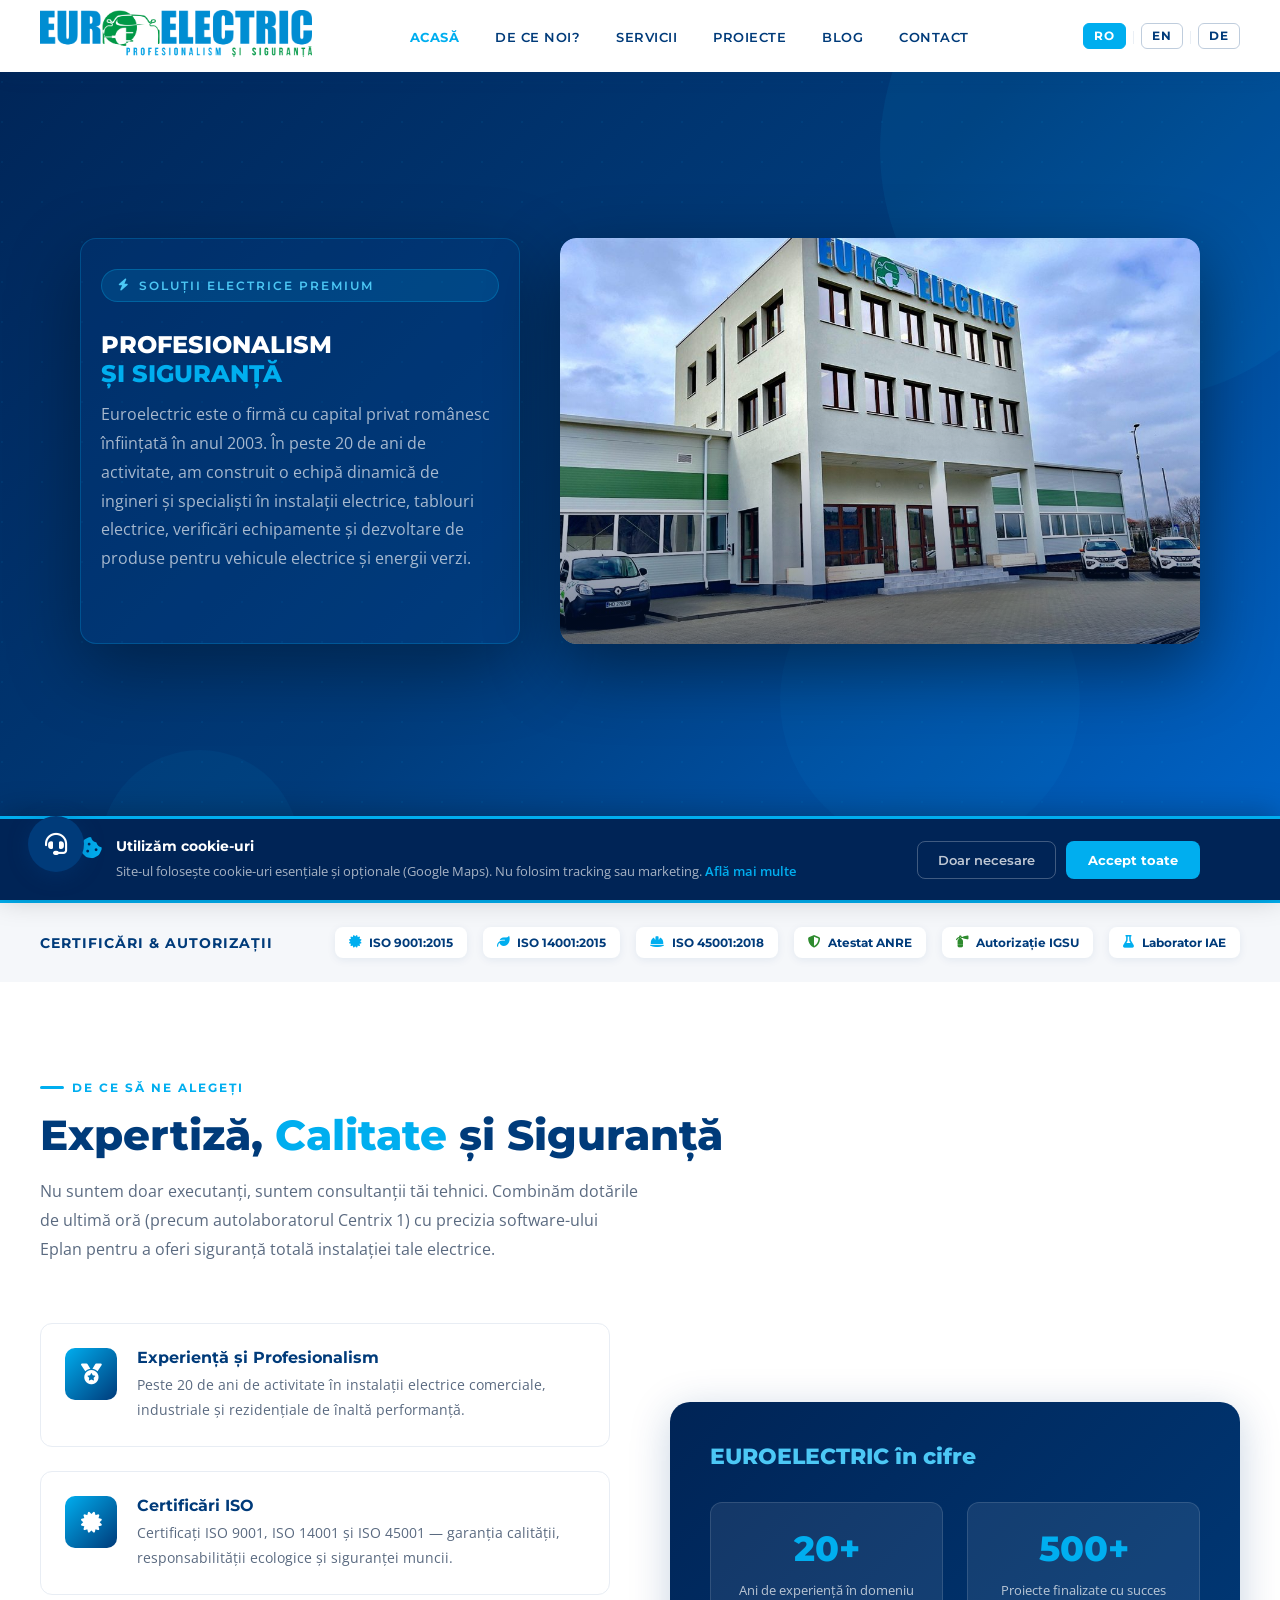
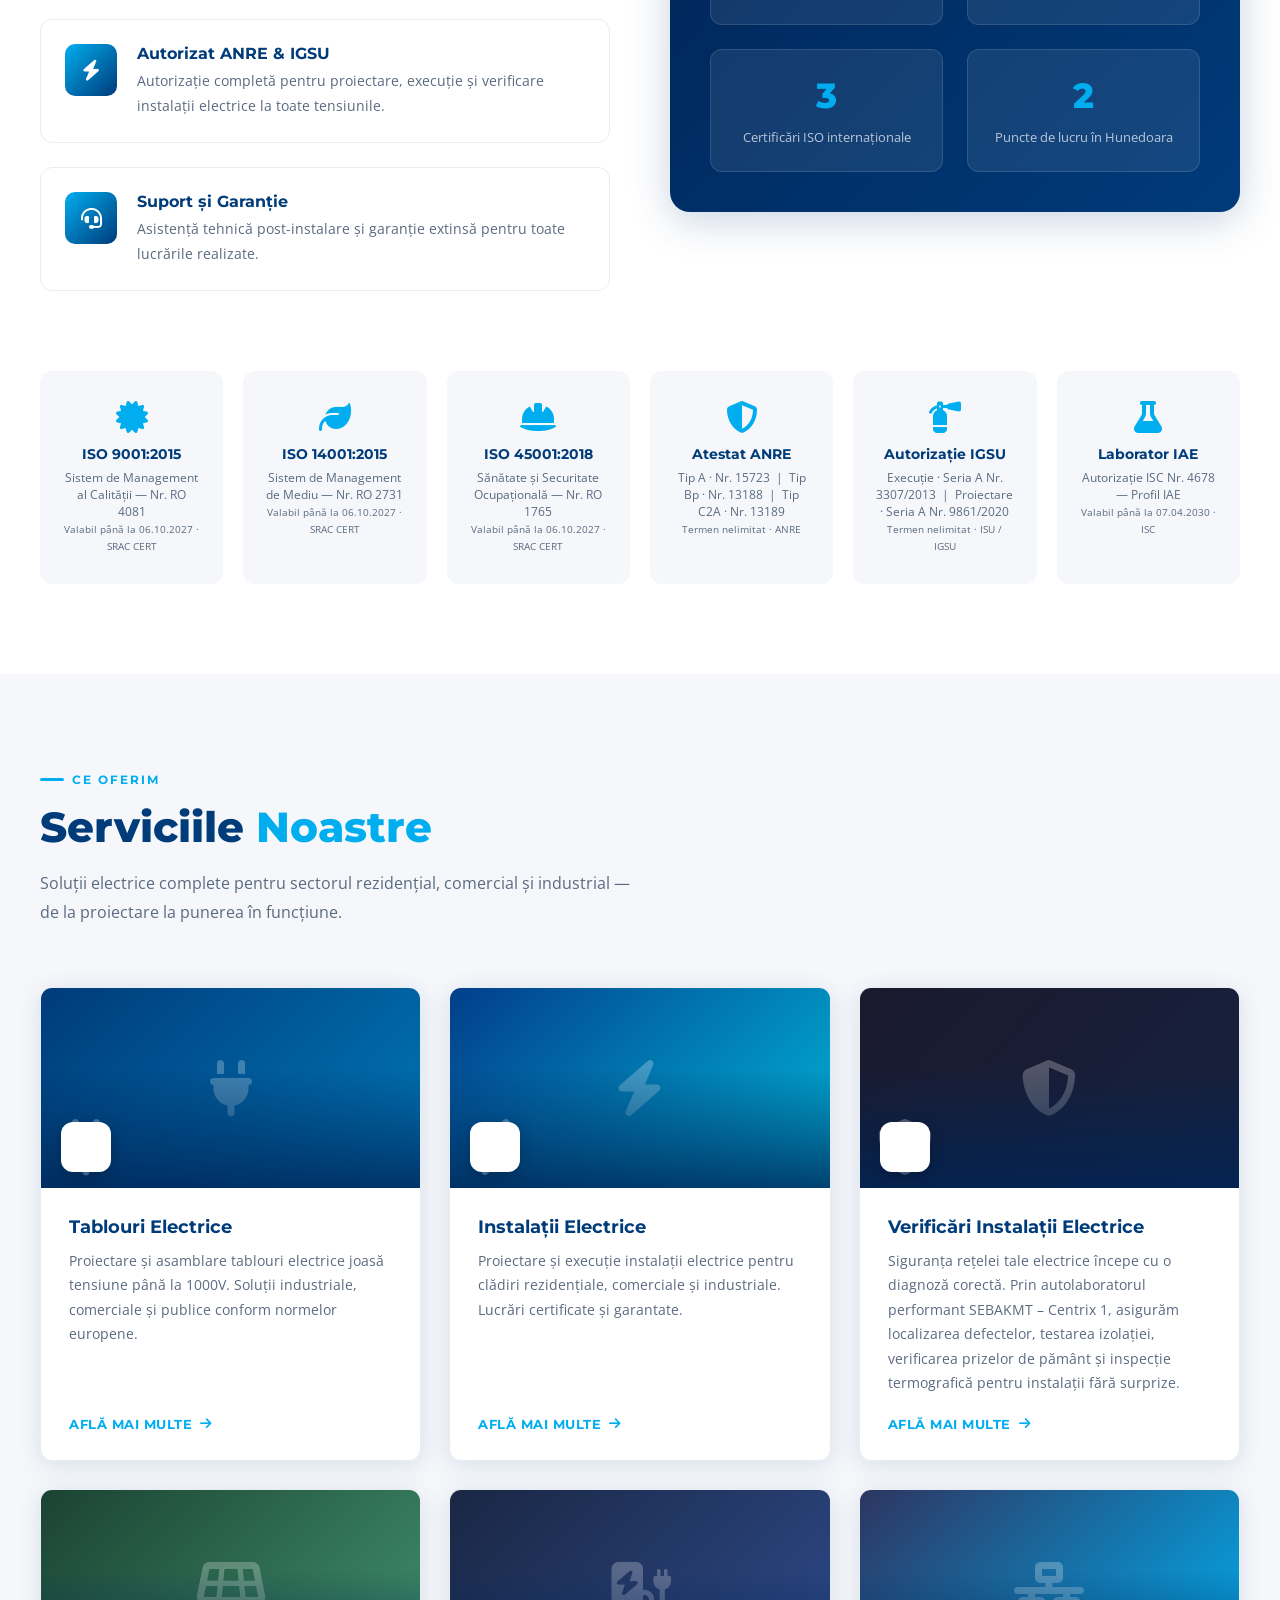
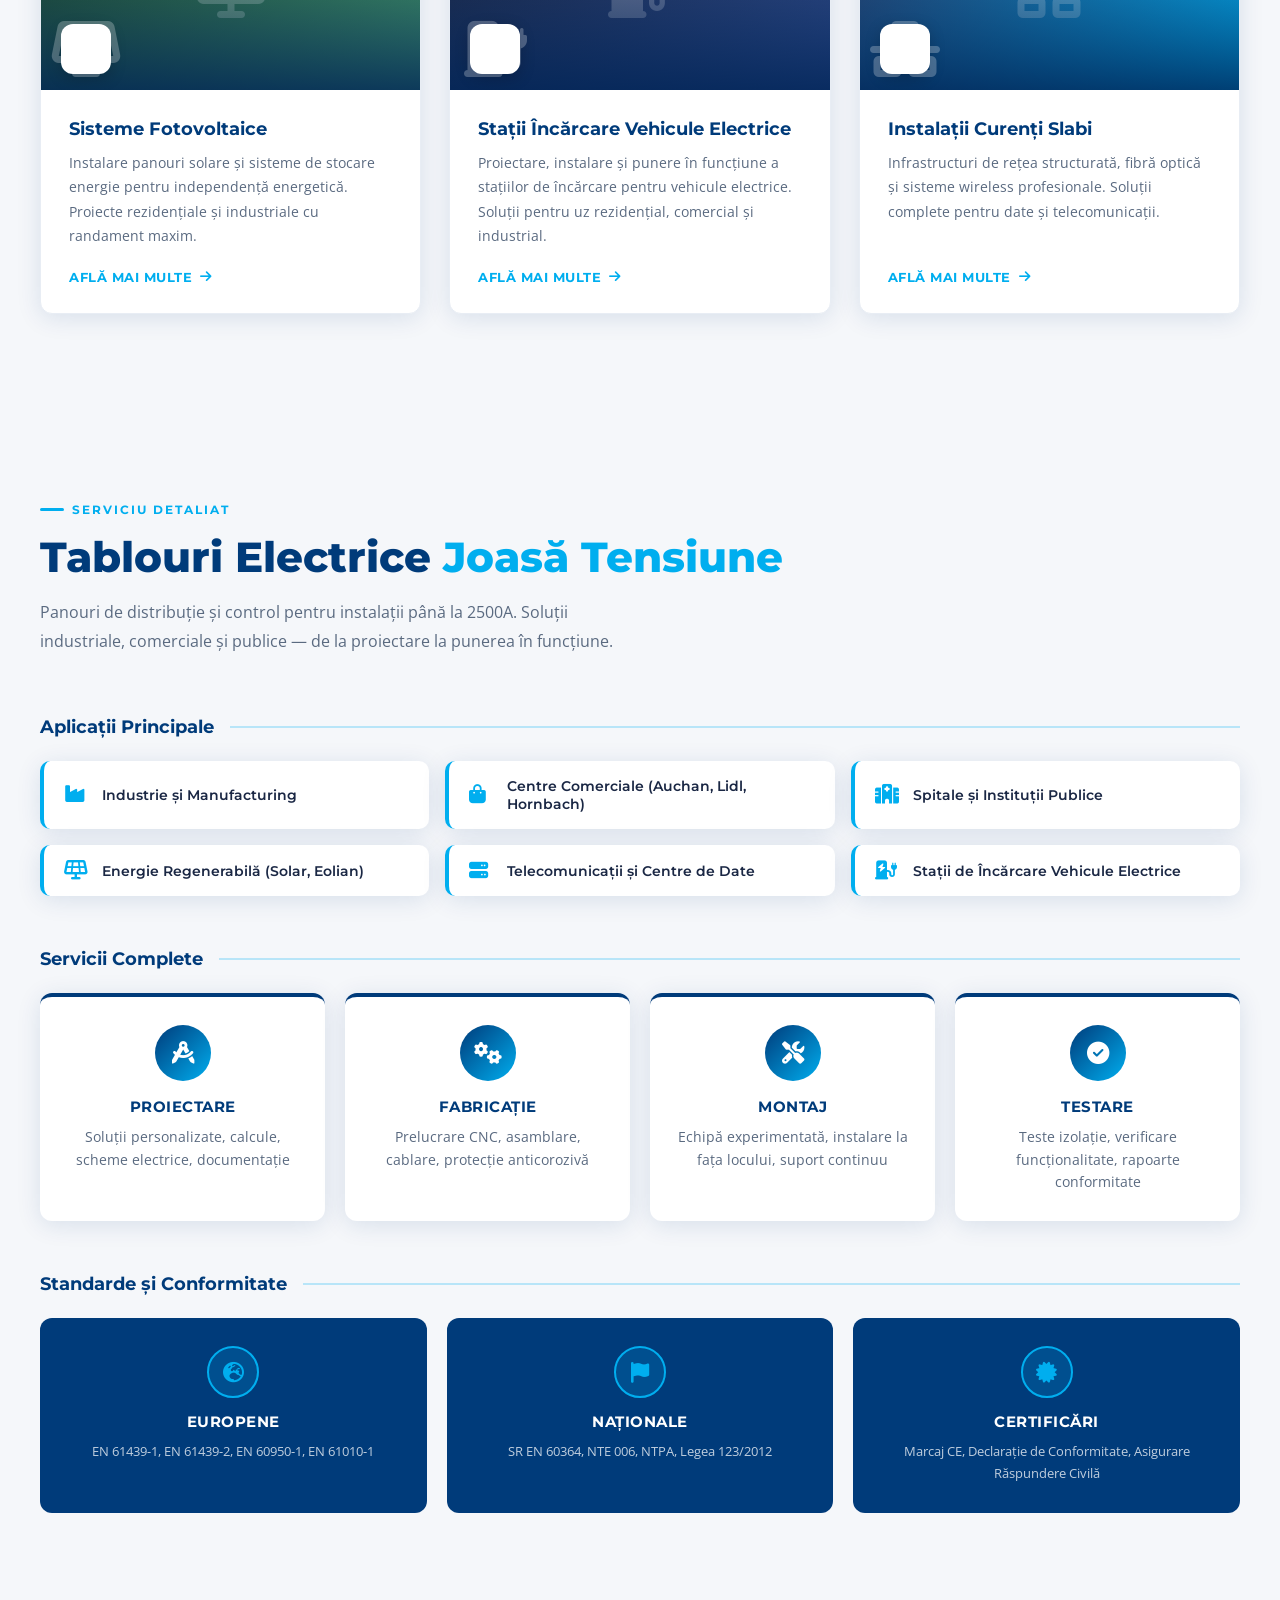
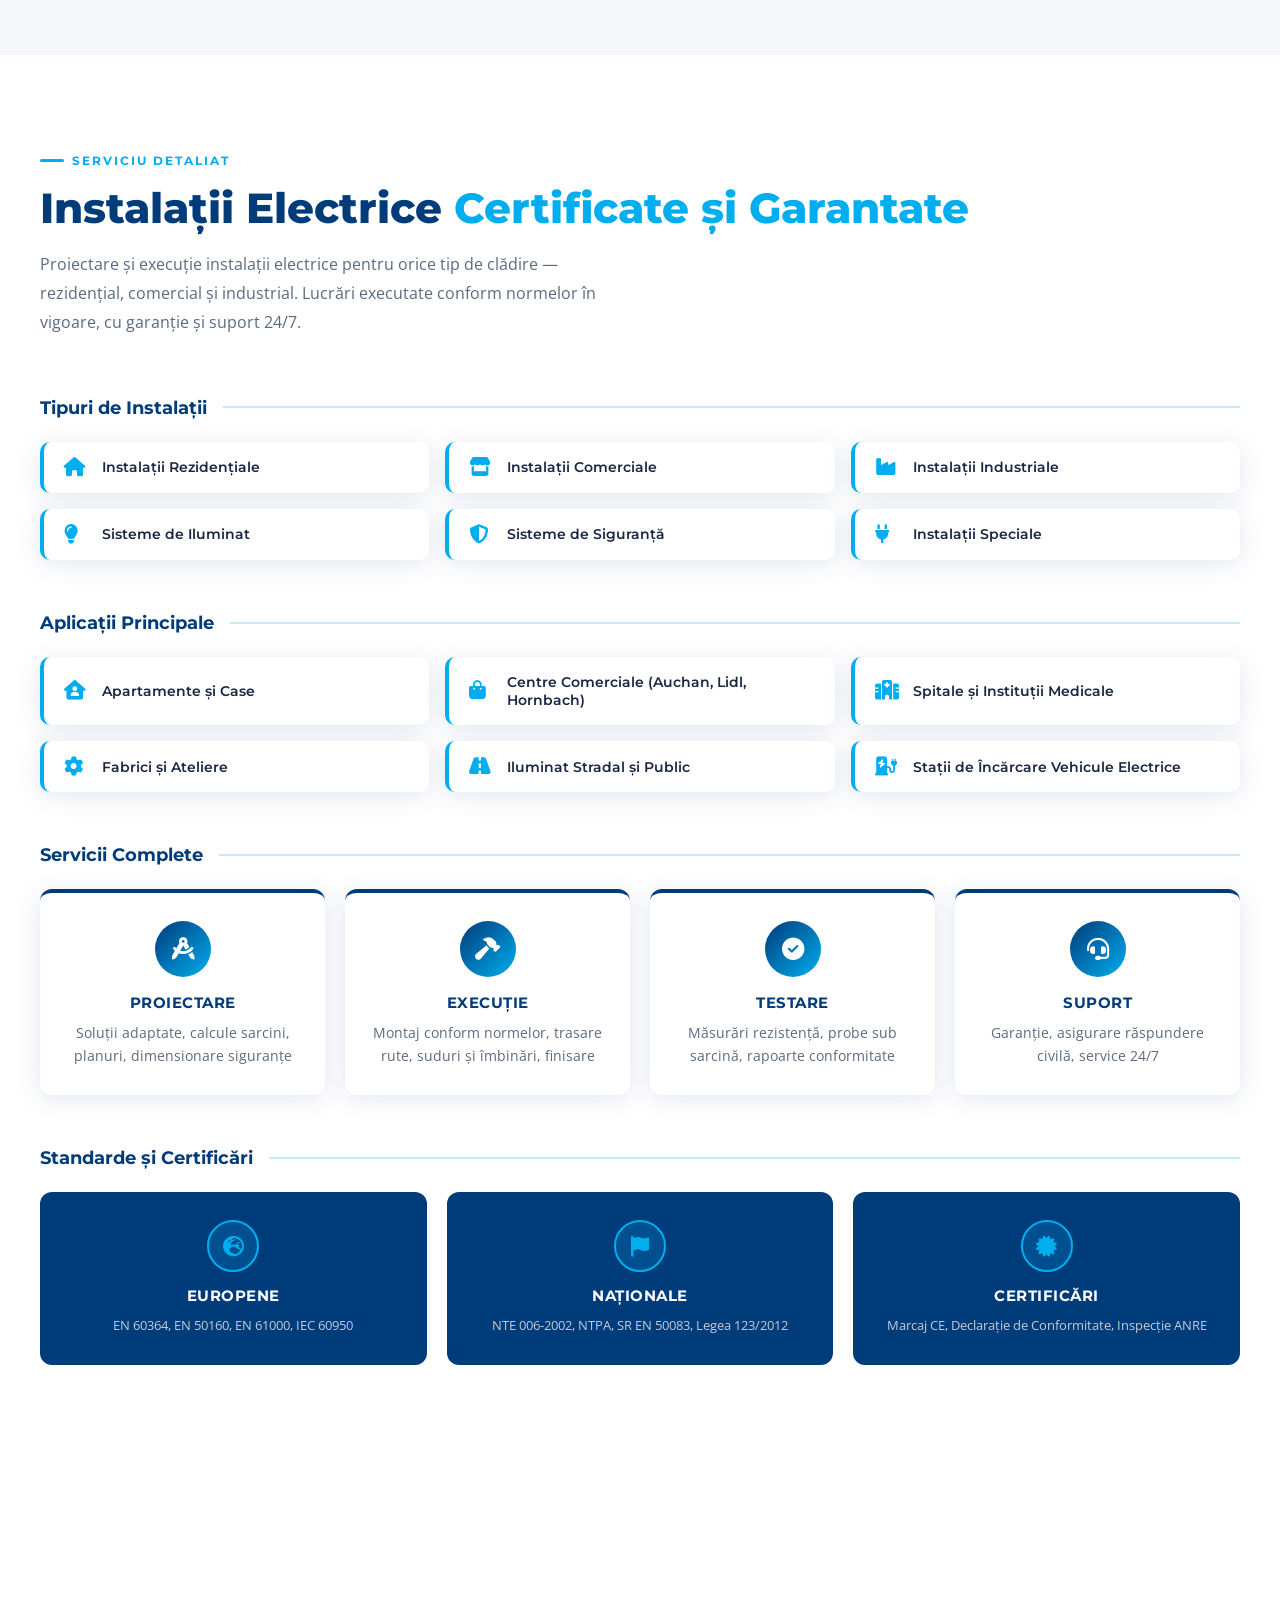
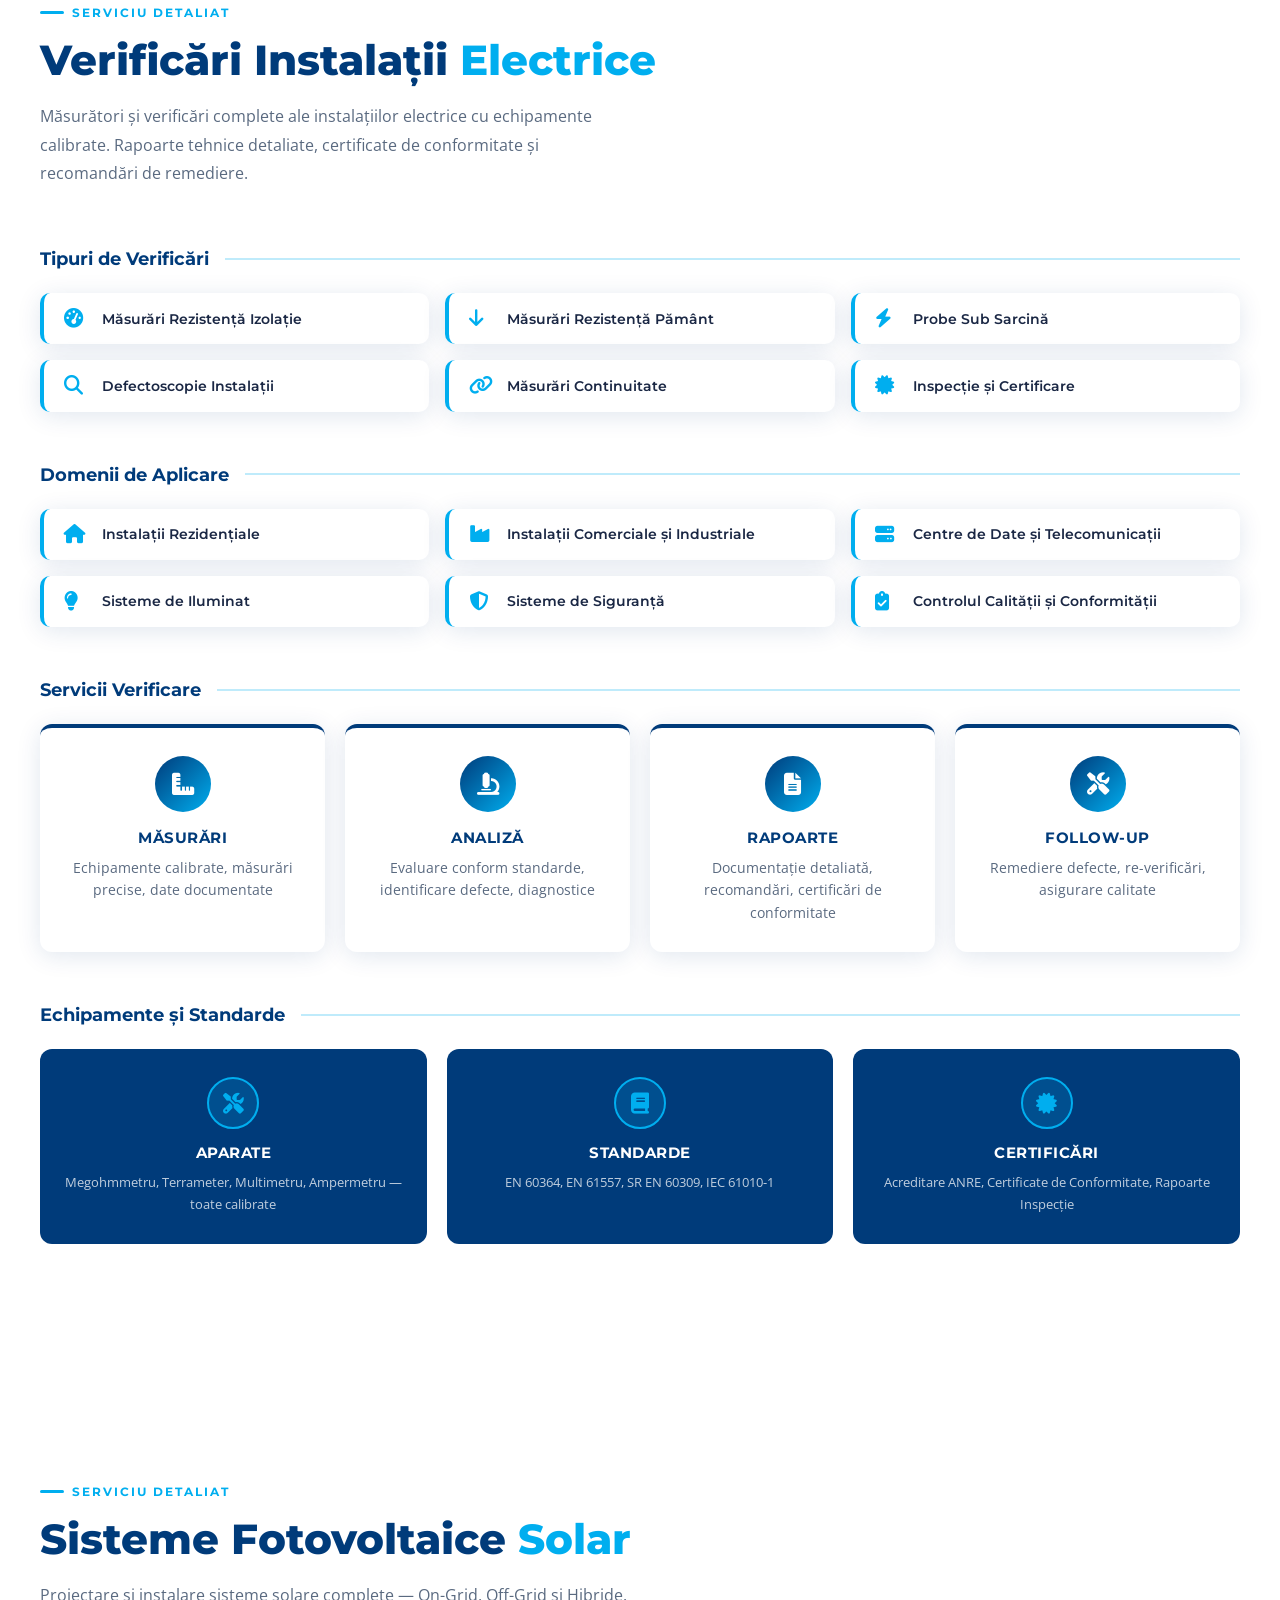
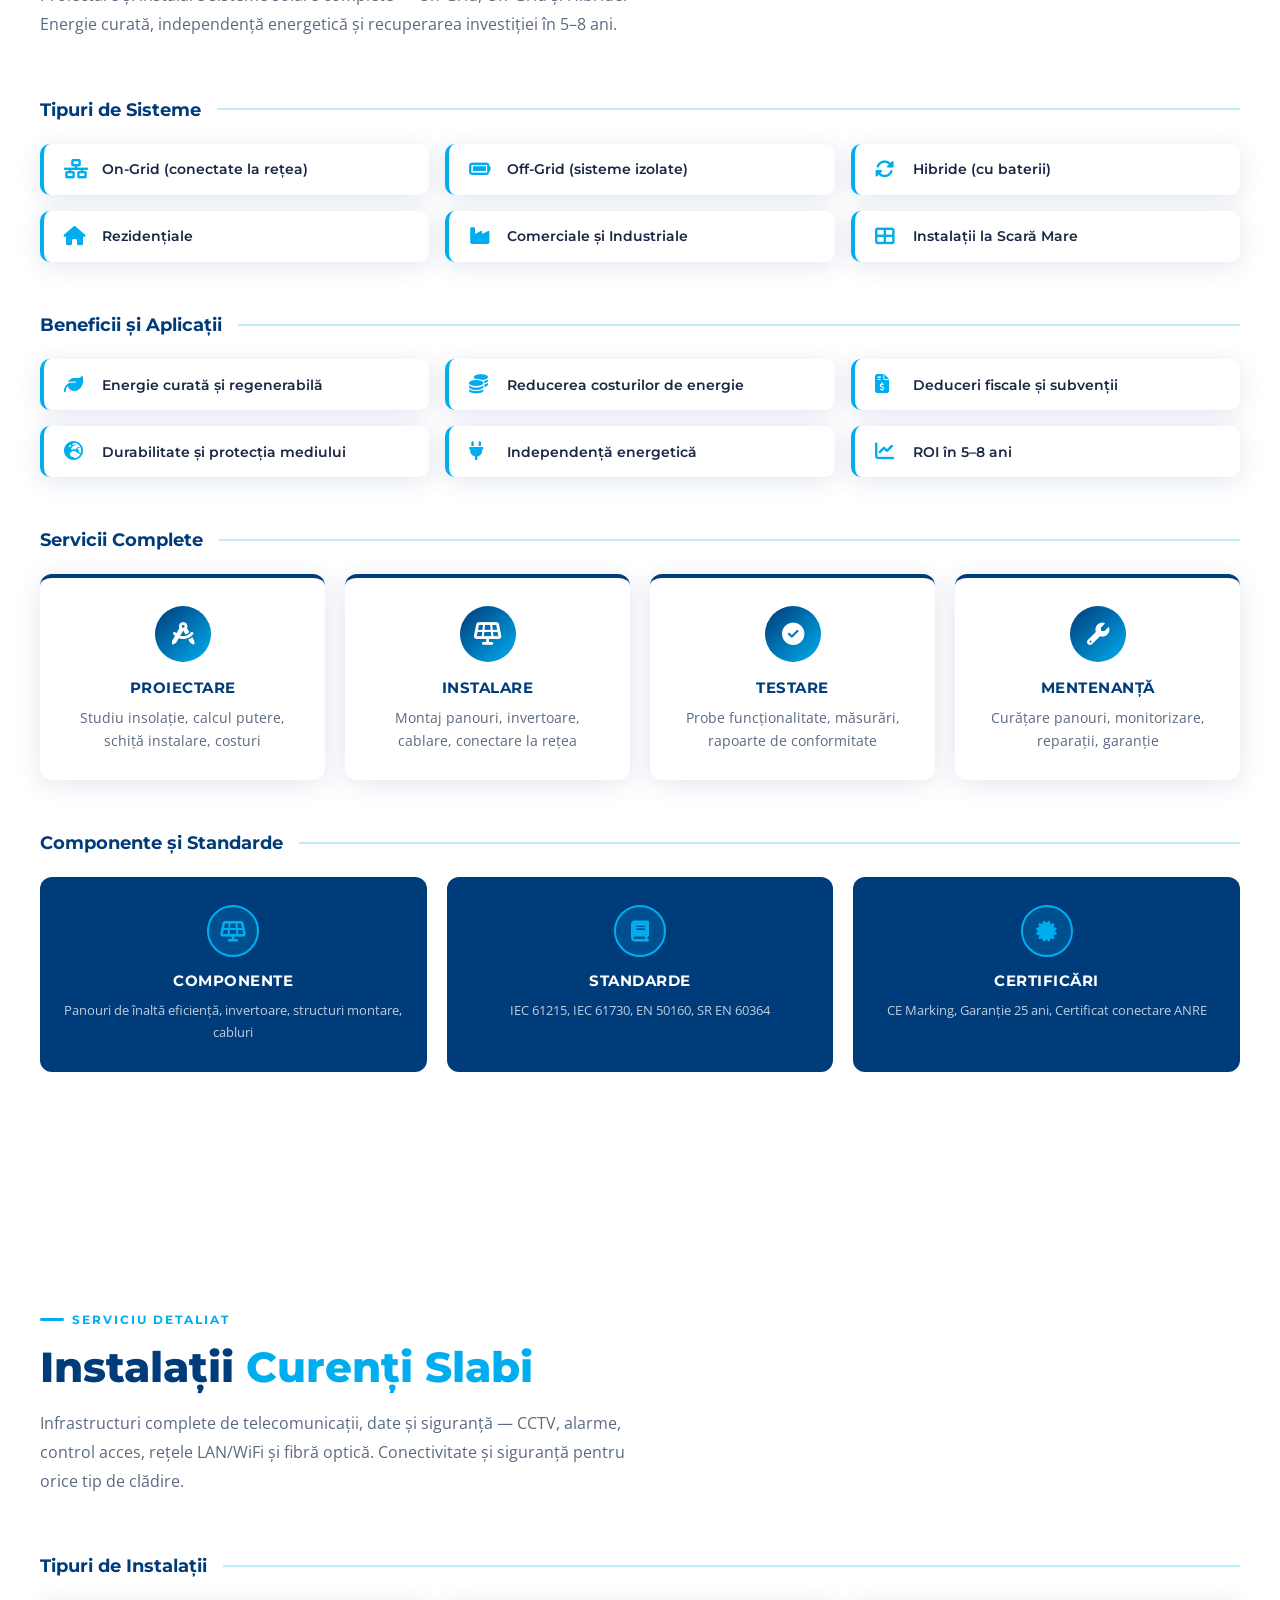
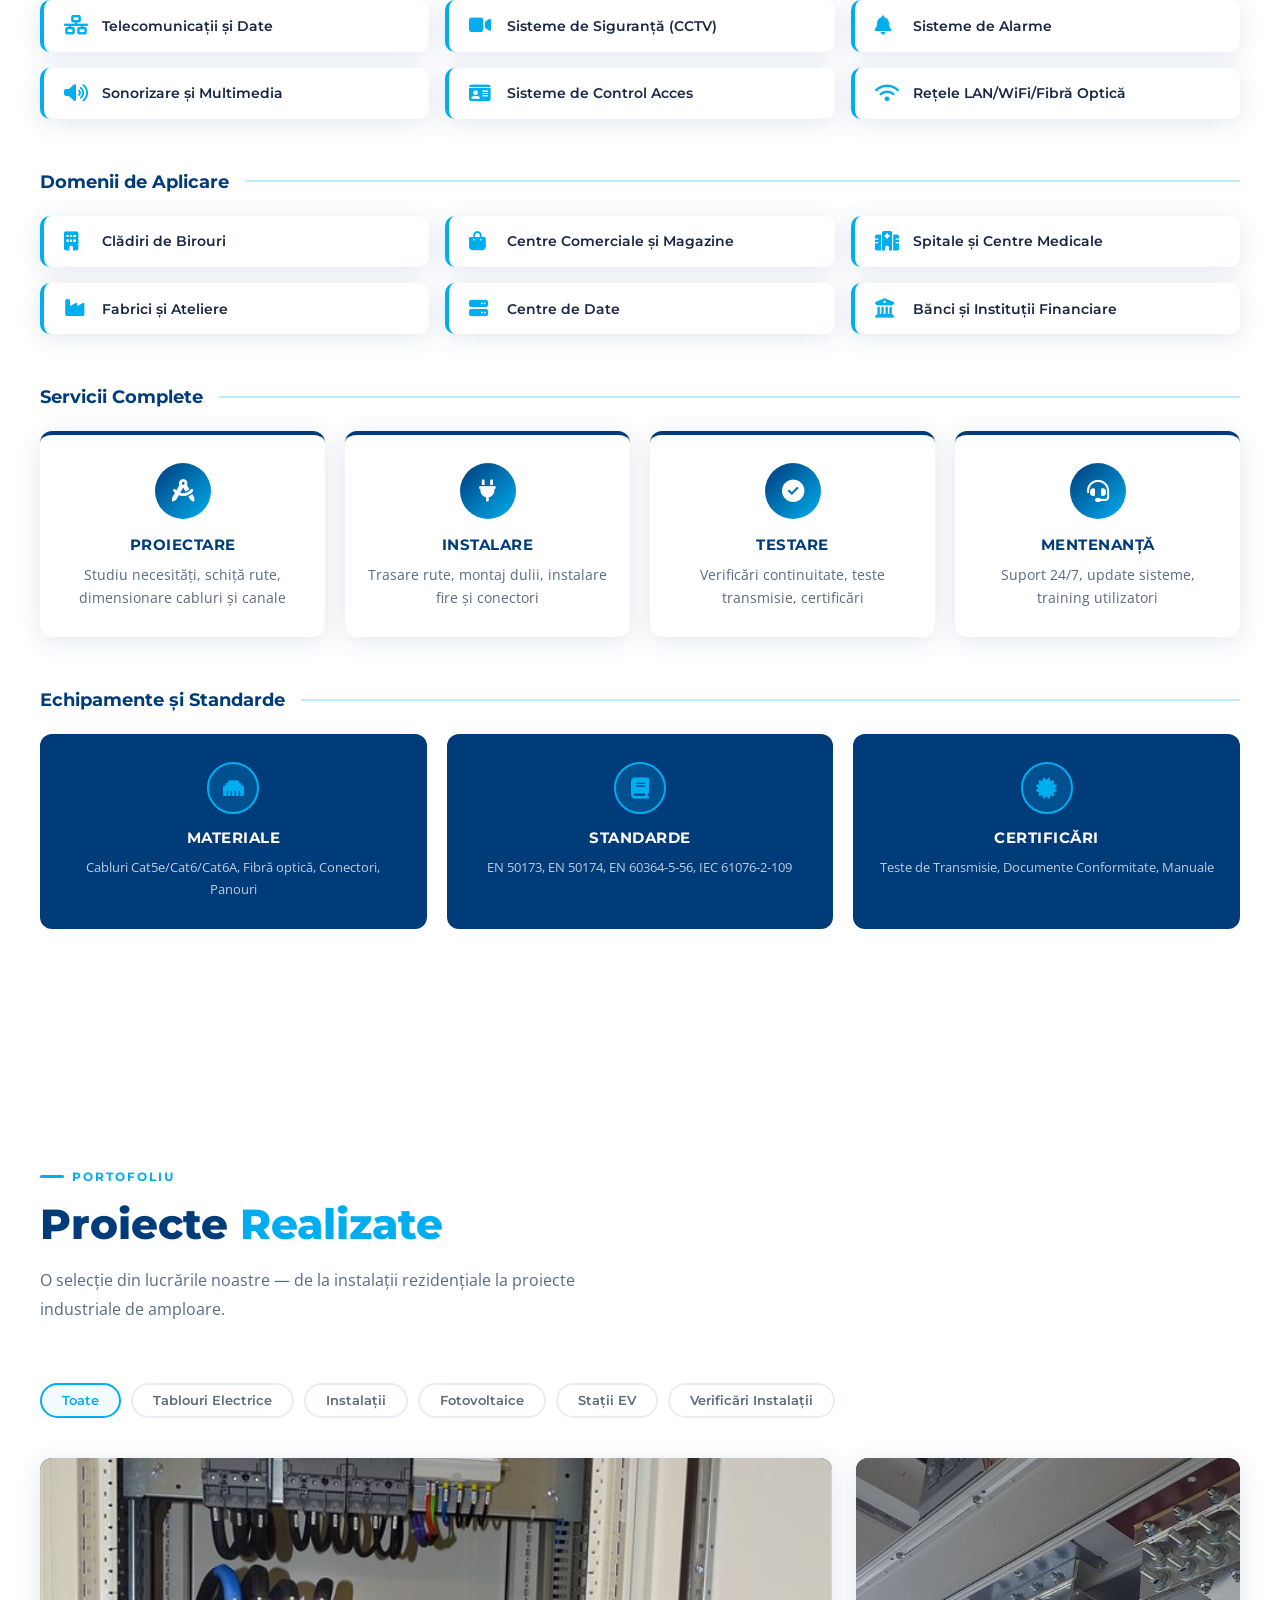
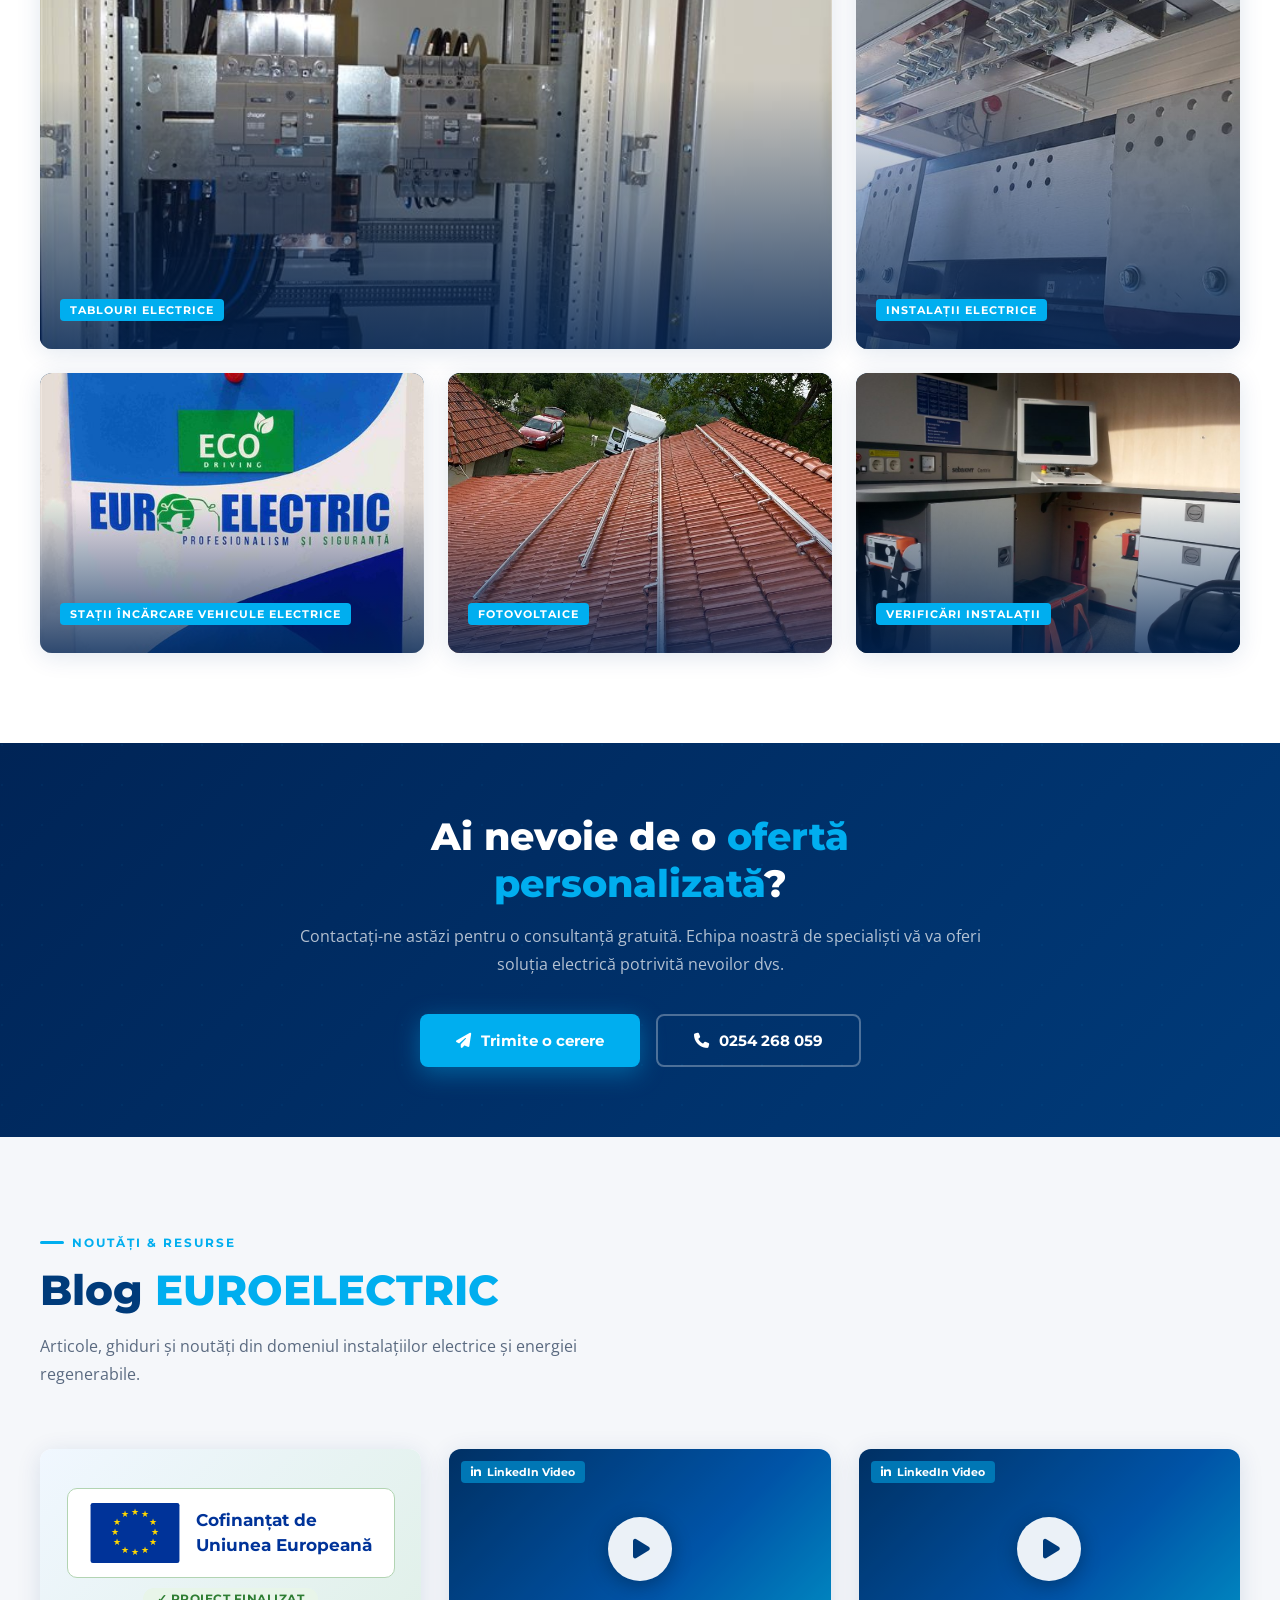
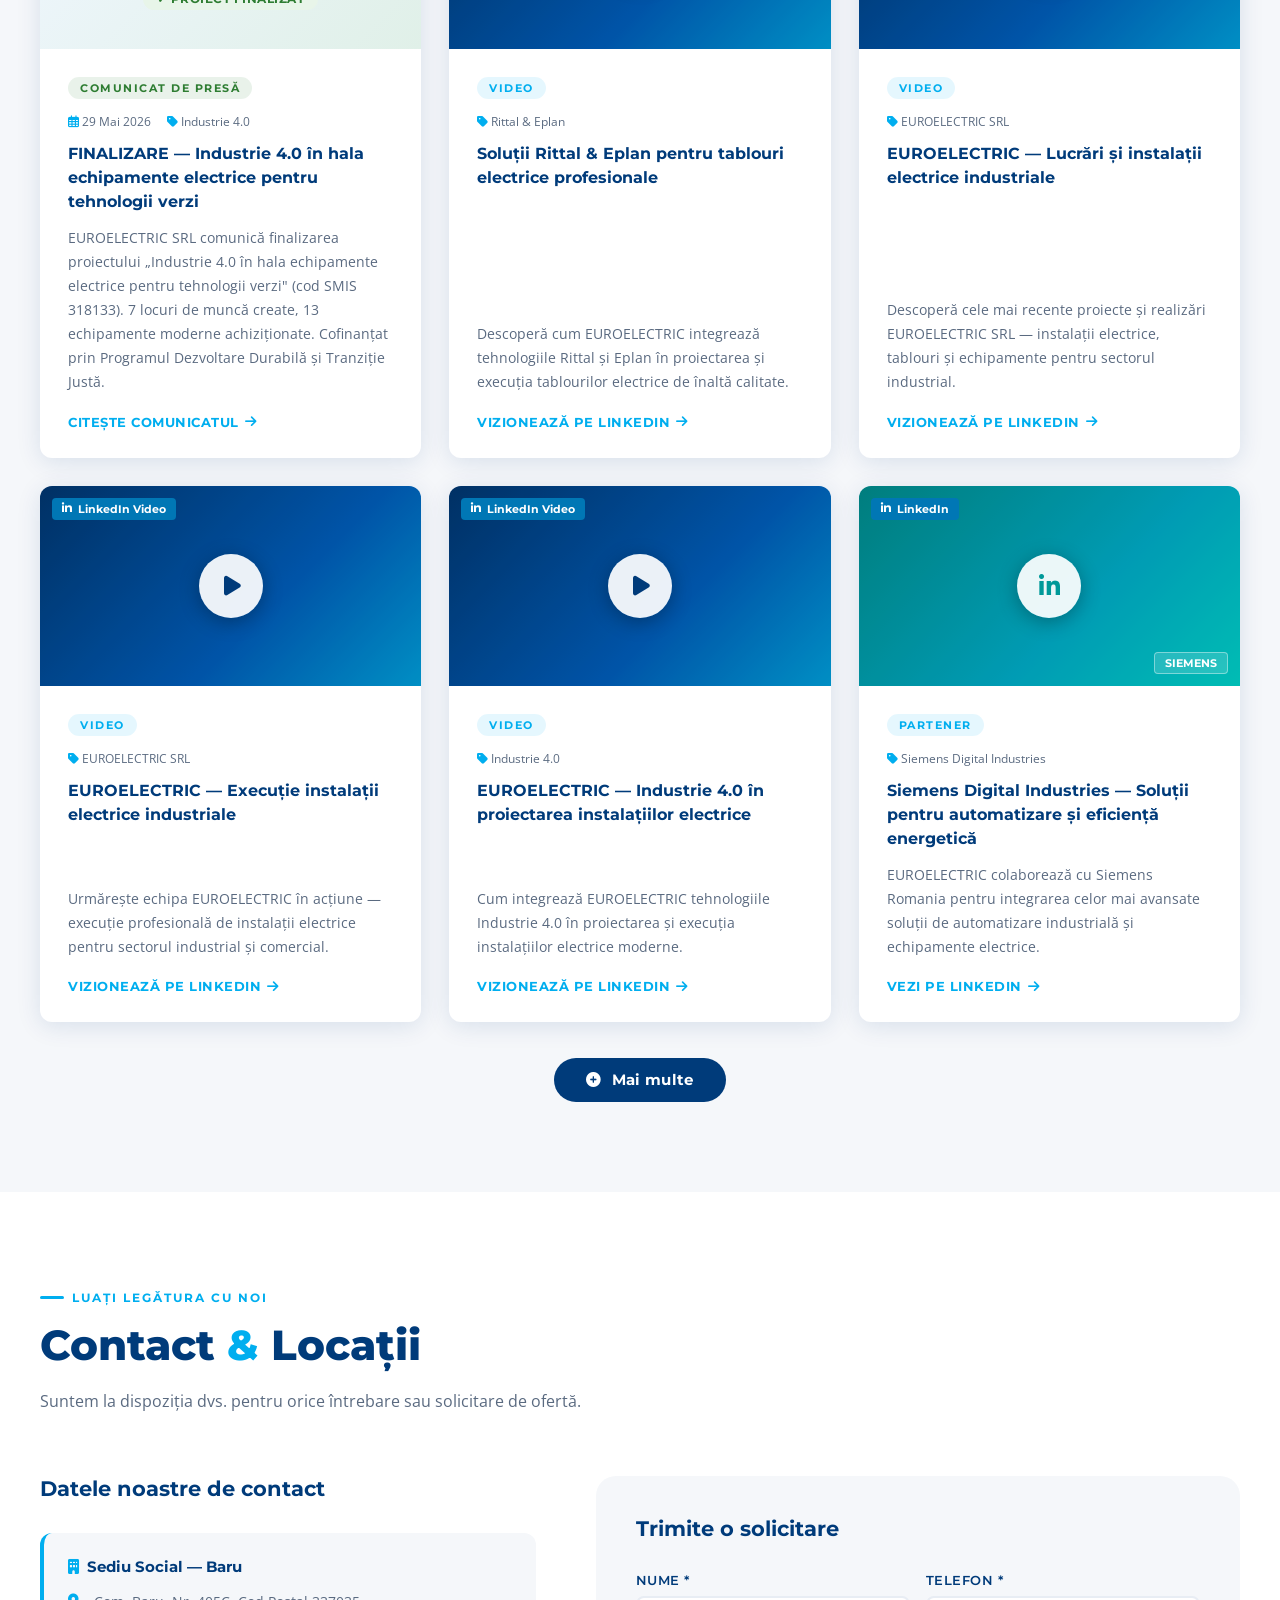
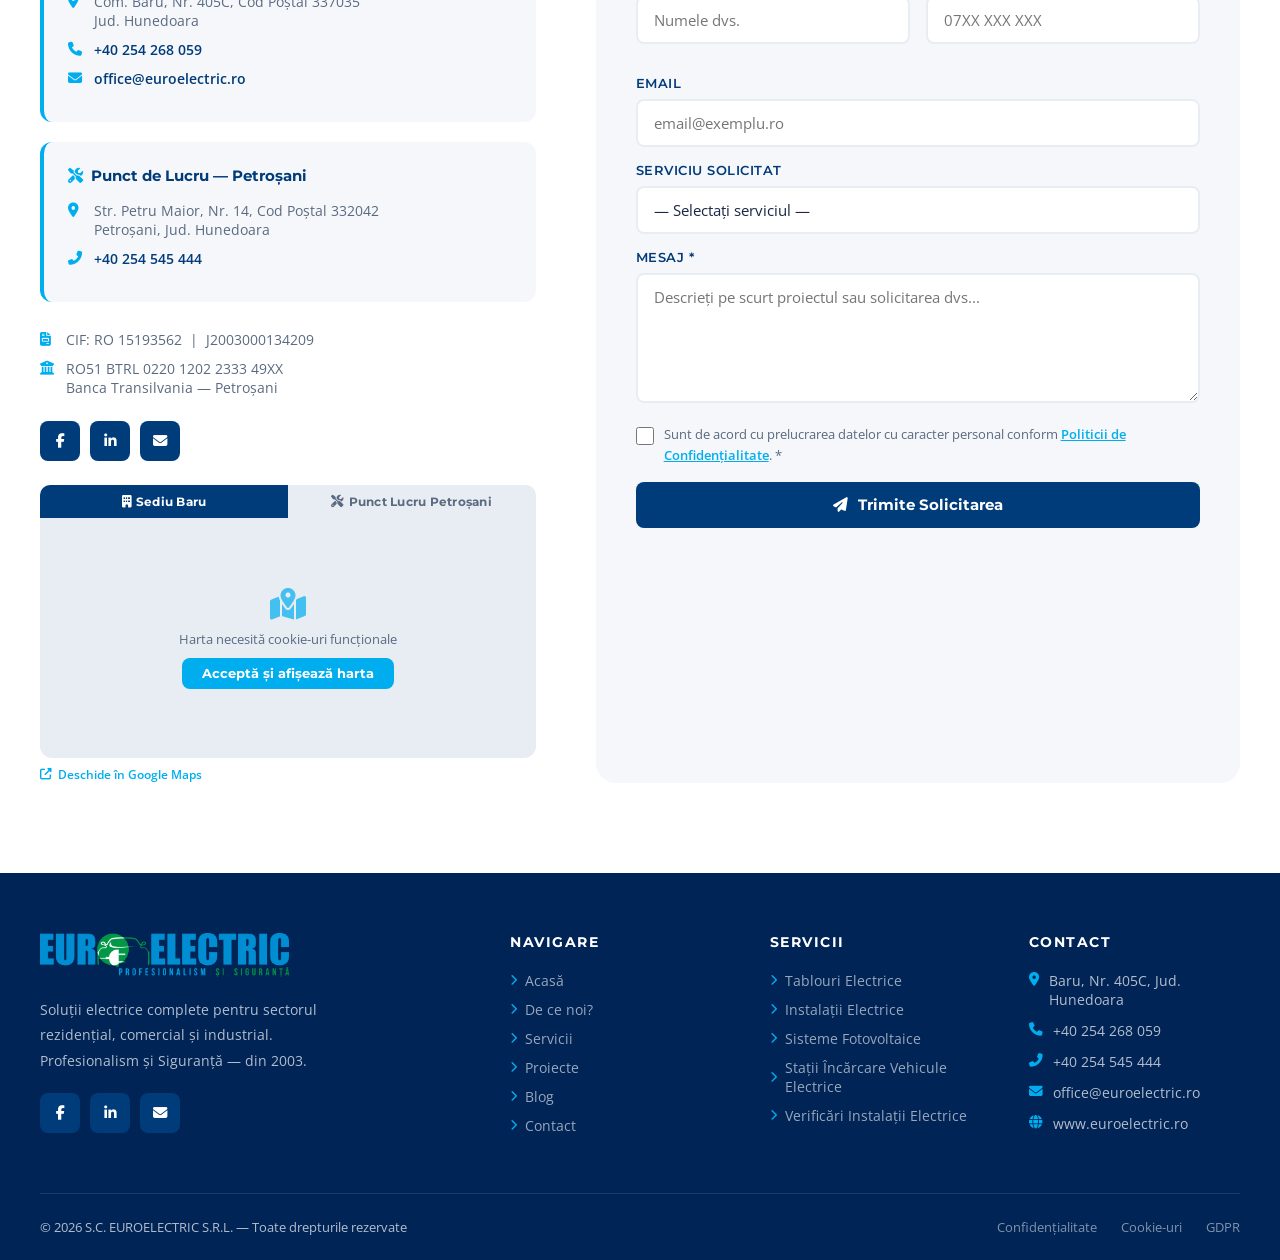
==== index.html @ ff1c12af "Validare inline formular contact (Pas 1/7 din Propuneri-imbunatatire) - Validare live pe blur + cura" ====
﻿<!DOCTYPE html>
<!-- EUROELECTRIC v1.0 | 2026-05-16 | pregatit-lansare euroelectric.ro -->
<html lang="ro">
<head>
<meta charset="UTF-8">
<meta name="viewport" content="width=device-width, initial-scale=1.0">
<title>Tablouri Electrice & Instalații Hunedoara | EUROELECTRIC S.R.L.</title>
<meta name="description" content="Tablouri electrice, instalații electrice și sisteme fotovoltaice în Hunedoara, Petroșani, Deva și Valea Jiului. EUROELECTRIC S.R.L. — 20+ ani experiență, autorizat ANRE, certificat ISO 9001/14001/45001. Solicitați ofertă gratuită!">
<meta name="keywords" content="tablouri electrice Hunedoara, instalatii electrice Hunedoara, fotovoltaice Hunedoara, statii incarcare EV, tablouri electrice Petrosani, instalatii electrice Deva, electrician autorizat ANRE, verificari instalatii electrice, curentii slabi, sisteme fotovoltaice Valea Jiului, EUROELECTRIC SRL">
<meta name="author" content="EUROELECTRIC S.R.L.">
<meta name="robots" content="index, follow">
<link rel="canonical" href="https://euroelectric.ro/">
<link rel="alternate" hreflang="ro" href="https://euroelectric.ro/">
<link rel="alternate" hreflang="x-default" href="https://euroelectric.ro/">
<meta name="theme-color" content="#003B7A">
<link rel="sitemap" type="application/xml" href="/sitemap.xml">
<meta property="og:type" content="website">
<meta property="og:url" content="https://euroelectric.ro/">
<meta property="og:title" content="Tablouri Electrice & Instalații Hunedoara | EUROELECTRIC S.R.L.">
<meta property="og:description" content="Tablouri electrice, instalații electrice și sisteme fotovoltaice în Hunedoara. Peste 20 de ani experiență, autorizat ANRE, certificat ISO 9001/14001/45001.">
<meta property="og:image" content="https://euroelectric.ro/Materiale/Foto-sediu-optimizat.jpg">
<meta property="og:locale" content="ro_RO">
<meta property="og:site_name" content="EUROELECTRIC S.R.L.">
<meta name="twitter:card" content="summary_large_image">
<meta name="twitter:title" content="Tablouri Electrice & Instalații Hunedoara | EUROELECTRIC S.R.L.">
<meta name="twitter:description" content="Tablouri electrice, instalații electrice și sisteme fotovoltaice în Hunedoara. Autorizat ANRE, certificat ISO 9001/14001/45001.">
<meta name="twitter:image" content="https://euroelectric.ro/Materiale/Foto-sediu-optimizat.jpg">
<link rel="icon" type="image/png" sizes="32x32" href="favicon-32x32.png">
<link rel="icon" type="image/png" sizes="16x16" href="favicon-16x16.png">
<link rel="shortcut icon" href="favicon-32x32.png">
<link rel="apple-touch-icon" sizes="180x180" href="apple-touch-icon.png">
<link rel="icon" type="image/png" sizes="192x192" href="android-chrome-192x192.png">
<script type="application/ld+json">
{
"@context": "https://schema.org",
"@graph": [
{
"@type": "ElectricalContractor",
"@id": "https://euroelectric.ro/#organization",
"name": "EUROELECTRIC S.R.L.",
"alternateName": "Euroelectric",
"url": "https://euroelectric.ro",
"logo": "https://euroelectric.ro/Materiale/logo-euroelectric.png",
"image": "https://euroelectric.ro/Materiale/Foto-sediu-optimizat.jpg",
"description": "Proiectare, execuție și mentenanță instalații electrice comerciale și industriale. Tablouri electrice, panouri fotovoltaice, stații de încărcare EV. Autorizat ANRE, certificat ISO 9001/14001/45001.",
"foundingDate": "2003",
"telephone": "+40254545444",
"email": "office@euroelectric.ro",
"address": {
"@type": "PostalAddress",
"streetAddress": "Str. Principală, Nr. 405C",
"addressLocality": "Baru",
"addressRegion": "Hunedoara",
"postalCode": "337100",
"addressCountry": "RO"
},
"geo": {
"@type": "GeoCoordinates",
"latitude": 45.5167,
"longitude": 23.1167
},
"openingHoursSpecification": [
{
"@type": "OpeningHoursSpecification",
"dayOfWeek": ["Monday","Tuesday","Wednesday","Thursday","Friday"],
"opens": "08:00",
"closes": "17:00"
}
],
"areaServed": [
{ "@type": "City", "name": "Hunedoara" },
{ "@type": "City", "name": "Petroșani" },
{ "@type": "City", "name": "Deva" },
{ "@type": "City", "name": "Vulcan" },
{ "@type": "City", "name": "Lupeni" },
{ "@type": "City", "name": "Orăștie" },
{ "@type": "City", "name": "Brad" },
{ "@type": "AdministrativeArea", "name": "Județul Hunedoara" }
],
"sameAs": [
"https://www.linkedin.com/company/euroelectric-srl/posts/?feedView=all"
],
"hasOfferCatalog": {
"@type": "OfferCatalog",
"name": "Servicii Electrice",
"itemListElement": [
{
"@type": "Offer",
"itemOffered": {
"@type": "Service",
"name": "Tablouri Electrice",
"description": "Proiectare și asamblare tablouri electrice de joasă tensiune pentru instalații până la 2500A. Soluții industriale, comerciale și publice."
}
},
{
"@type": "Offer",
"itemOffered": {
"@type": "Service",
"name": "Instalații Electrice",
"description": "Proiectare și execuție instalații electrice pentru clădiri rezidențiale, comerciale și industriale."
}
},
{
"@type": "Offer",
"itemOffered": {
"@type": "Service",
"name": "Verificări Instalații Electrice",
"description": "Verificări și măsurători ale instalațiilor electrice conform normativelor în vigoare. Rapoarte tehnice și autorizații."
}
},
{
"@type": "Offer",
"itemOffered": {
"@type": "Service",
"name": "Sisteme Fotovoltaice",
"description": "Instalare panouri solare și sisteme de stocare a energiei. Proiecte rezidențiale și industriale."
}
},
{
"@type": "Offer",
"itemOffered": {
"@type": "Service",
"name": "Stații Încărcare Vehicule Electrice",
"description": "Proiectare, instalare și punere în funcțiune stații de încărcare pentru vehicule electrice."
}
}
]
}
},
{
"@type": "WebSite",
"@id": "https://euroelectric.ro/#website",
"url": "https://euroelectric.ro",
"name": "EUROELECTRIC — Profesionalism și Siguranță",
"publisher": { "@id": "https://euroelectric.ro/#organization" },
"inLanguage": ["ro", "en"]
}
]
}
</script>
<link rel="preload" as="image" href="Materiale/Foto-sediu-optimizat.jpg">
<link rel="preload" as="style" href="euroelectric.css">
<link rel="preconnect" href="https://fonts.googleapis.com">
<link rel="preconnect" href="https://fonts.gstatic.com" crossorigin>
<link rel="preconnect" href="https://cdnjs.cloudflare.com">
<link href="https://fonts.googleapis.com/css2?family=Montserrat:wght@300;400;600;700;800&family=Open+Sans:wght@300;400;600&display=swap" rel="stylesheet">
<link rel="stylesheet" href="https://cdnjs.cloudflare.com/ajax/libs/font-awesome/6.4.0/css/all.min.css">
<link rel="stylesheet" href="euroelectric.css">
</head>
<body>
<nav id="navbar">
<a href="#acasa" class="nav-logo">
<img src="Materiale/logo-euroelectric.png" alt="EUROELECTRIC S.R.L. — Profesionalism și Siguranță">
</a>
<ul class="nav-menu" id="navMenu">
<li><a href="#acasa" data-i18n="nav-acasa">Acasă</a></li>
<li><a href="#de-ce-noi" data-i18n="nav-de-ce-noi">De ce noi?</a></li>
<li><a href="#servicii" data-i18n="nav-servicii">Servicii</a></li>
<li><a href="#proiecte" data-i18n="nav-proiecte">Proiecte</a></li>
<li><a href="#blog">Blog</a></li>
<li><a href="#contact" data-i18n="nav-contact">Contact</a></li>
<li class="nav-lang-mobile">
<button class="lang-btn active" data-lang="ro" onclick="setLang('ro')">RO</button>
<button class="lang-btn" data-lang="en" onclick="setLang('en')">EN</button>
<button class="lang-btn" data-lang="de" onclick="setLang('de')">DE</button>
</li>
</ul>
<div class="lang-switcher">
<button class="lang-btn active" data-lang="ro" onclick="setLang('ro')">RO</button>
<span class="lang-sep">|</span>
<button class="lang-btn" data-lang="en" onclick="setLang('en')">EN</button>
<span class="lang-sep">|</span>
<button class="lang-btn" data-lang="de" onclick="setLang('de')">DE</button>
</div>
<div class="hamburger" id="hamburger" onclick="toggleMenu()" role="button" tabindex="0" aria-label="Deschide meniul de navigare" aria-expanded="false" aria-controls="navMenu" onkeydown="if(event.key==='Enter'||event.key===' ')toggleMenu()">
<span></span><span></span><span></span>
</div>
</nav>
<section id="acasa">
<div class="hero-bg-pattern"></div>
<div class="hero-shapes">
<div class="shape shape-1"></div>
<div class="shape shape-2"></div>
<div class="shape shape-3"></div>
</div>
<div class="hero-container">
<div class="hero-content">
<div class="hero-badge animate" data-i18n="hero-badge">
<i class="fas fa-bolt"></i>
Soluții Electrice Premium
</div>
<h1 class="hero-title animate animate-delay-1" data-i18n="hero-title">
PROFESIONALISM
<span class="highlight">ȘI SIGURANȚĂ</span>
</h1>
<p class="hero-desc animate animate-delay-3" data-i18n="hero-desc">
Euroelectric este o firmă cu capital privat românesc înființată în anul 2003. În peste 20 de ani de activitate, am construit o echipă dinamică de ingineri și specialiști în instalații electrice, tablouri electrice, verificări echipamente și dezvoltare de produse pentru vehicule electrice și energii verzi.
</p>
</div>
<div class="hero-visual">
<div class="hero-card-main">
<img class="hero-photo" src="Materiale/Foto-sediu-optimizat.jpg" alt="Sediu EUROELECTRIC — Baru, Hunedoara" loading="eager">
<div class="hero-photo-overlay"></div>
</div>
</div>
</div>
</section>
<div class="cert-banner">
<div class="cert-banner-inner">
<span class="cert-banner-label" data-i18n="cert-label">Certificări &amp; Autorizații</span>
<div class="cert-banner-items">
<div class="cert-item cert-clickable" onclick="openCertModal('docs/ISO-9001.pdf','ISO 9001:2015')"><i class="fas fa-certificate"></i> ISO 9001:2015</div>
<div class="cert-item cert-clickable" onclick="openCertModal('docs/ISO-14001.pdf','ISO 14001:2015')"><i class="fas fa-leaf"></i> ISO 14001:2015</div>
<div class="cert-item cert-clickable" onclick="openCertModal('docs/ISO-45001.pdf','ISO 45001:2018')"><i class="fas fa-hard-hat"></i> ISO 45001:2018</div>
<div class="cert-item green cert-clickable" onclick="openCertSet(CERT_ANRE)"><i class="fas fa-shield-alt"></i> Atestat ANRE</div>
<div class="cert-item green cert-clickable" onclick="openCertSet(CERT_IGSU)"><i class="fas fa-fire-extinguisher"></i> Autorizație IGSU</div>
<div class="cert-item cert-clickable" onclick="openCertModal('docs/ISC-2026.pdf','Laborator IAE — Autorizație ISC 2026')"><i class="fas fa-flask"></i> Laborator IAE</div>
</div>
</div>
</div>
<section id="de-ce-noi">
<div class="section-inner">
<div class="section-tag" data-i18n="why-tag">De ce să ne alegeți</div>
<h2 class="section-title reveal" data-i18n="why-title">Expertiză, <span>Calitate</span> și Siguranță</h2>
<p class="section-desc reveal reveal-delay-1" data-i18n="why-desc">
Nu suntem doar executanți, suntem consultanții tăi tehnici. Combinăm dotările de ultimă oră (precum autolaboratorul Centrix 1) cu precizia software-ului Eplan pentru a oferi siguranță totală instalației tale electrice.
</p>
<div class="why-grid">
<div class="why-features">
<div class="why-feature reveal">
<div class="why-feature-icon"><i class="fas fa-medal"></i></div>
<div class="why-feature-text">
<h4 data-i18n="why-f1-title">Experiență și Profesionalism</h4>
<p data-i18n="why-f1-desc">Peste 20 de ani de activitate în instalații electrice comerciale, industriale și rezidențiale de înaltă performanță.</p>
</div>
</div>
<div class="why-feature reveal reveal-delay-1">
<div class="why-feature-icon"><i class="fas fa-certificate"></i></div>
<div class="why-feature-text">
<h4 data-i18n="why-f2-title">Certificări ISO</h4>
<p data-i18n="why-f2-desc">Certificați ISO 9001, ISO 14001 și ISO 45001 — garanția calității, responsabilității ecologice și siguranței muncii.</p>
</div>
</div>
<div class="why-feature reveal reveal-delay-2">
<div class="why-feature-icon"><i class="fas fa-bolt"></i></div>
<div class="why-feature-text">
<h4 data-i18n="why-f3-title">Autorizat ANRE &amp; IGSU</h4>
<p data-i18n="why-f3-desc">Autorizație completă pentru proiectare, execuție și verificare instalații electrice la toate tensiunile.</p>
</div>
</div>
<div class="why-feature reveal reveal-delay-3">
<div class="why-feature-icon"><i class="fas fa-headset"></i></div>
<div class="why-feature-text">
<h4 data-i18n="why-f4-title">Suport și Garanție</h4>
<p data-i18n="why-f4-desc">Asistență tehnică post-instalare și garanție extinsă pentru toate lucrările realizate.</p>
</div>
</div>
</div>
<div class="why-visual reveal reveal-delay-1">
<h3 data-i18n="stats-title">EUROELECTRIC în cifre</h3>
<div class="stats-grid">
<div class="stat-card">
<span class="stat-number" data-target="20">0</span>
<span class="stat-label" data-i18n="stat1">Ani de experiență în domeniu</span>
</div>
<div class="stat-card">
<span class="stat-number" data-target="500">0</span>
<span class="stat-label" data-i18n="stat2">Proiecte finalizate cu succes</span>
</div>
<div class="stat-card">
<span class="stat-number" data-target="3">0</span>
<span class="stat-label" data-i18n="stat3">Certificări ISO internaționale</span>
</div>
<div class="stat-card">
<span class="stat-number" data-target="2">0</span>
<span class="stat-label" data-i18n="stat4">Puncte de lucru în Hunedoara</span>
</div>
</div>
</div>
</div>
<div class="certs-grid">
<div class="cert-card reveal" style="cursor:pointer" onclick="openCertModal('docs/ISO-9001.pdf','ISO 9001:2015')">
<i class="fas fa-certificate"></i>
<h4>ISO 9001:2015</h4>
<p>Sistem de Management al Calității — Nr. RO 4081<br><small>Valabil până la 06.10.2027 · SRAC CERT</small></p>
</div>
<div class="cert-card reveal reveal-delay-1" style="cursor:pointer" onclick="openCertModal('docs/ISO-14001.pdf','ISO 14001:2015')">
<i class="fas fa-leaf"></i>
<h4>ISO 14001:2015</h4>
<p>Sistem de Management de Mediu — Nr. RO 2731<br><small>Valabil până la 06.10.2027 · SRAC CERT</small></p>
</div>
<div class="cert-card reveal reveal-delay-2" style="cursor:pointer" onclick="openCertModal('docs/ISO-45001.pdf','ISO 45001:2018')">
<i class="fas fa-hard-hat"></i>
<h4>ISO 45001:2018</h4>
<p>Sănătate și Securitate Ocupațională — Nr. RO 1765<br><small>Valabil până la 06.10.2027 · SRAC CERT</small></p>
</div>
<div class="cert-card reveal reveal-delay-3" style="cursor:pointer" onclick="openCertSet(CERT_ANRE)">
<i class="fas fa-shield-alt"></i>
<h4>Atestat ANRE</h4>
<p>Tip A · Nr. 15723 &nbsp;|&nbsp; Tip Bp · Nr. 13188 &nbsp;|&nbsp; Tip C2A · Nr. 13189<br><small>Termen nelimitat · ANRE</small></p>
</div>
<div class="cert-card reveal reveal-delay-4" style="cursor:pointer" onclick="openCertSet(CERT_IGSU)">
<i class="fas fa-fire-extinguisher"></i>
<h4>Autorizație IGSU</h4>
<p>Execuție · Seria A Nr. 3307/2013 &nbsp;|&nbsp; Proiectare · Seria A Nr. 9861/2020<br><small>Termen nelimitat · ISU / IGSU</small></p>
</div>
<div class="cert-card reveal reveal-delay-5" style="cursor:pointer" onclick="openCertModal('docs/ISC-2026.pdf','Laborator IAE — Autorizație ISC Nr. 4678/2026')">
<i class="fas fa-flask"></i>
<h4>Laborator IAE</h4>
<p>Autorizație ISC Nr. 4678 — Profil IAE<br><small>Valabil până la 07.04.2030 · ISC</small></p>
</div>
</div>
</div>
</section>
<section id="servicii">
<div class="section-inner">
<div class="section-tag" data-i18n="srv-tag">Ce oferim</div>
<h2 class="section-title reveal" data-i18n="srv-title">Serviciile <span>Noastre</span></h2>
<p class="section-desc reveal reveal-delay-1" data-i18n="srv-desc">Soluții electrice complete pentru sectorul rezidențial, comercial și industrial — de la proiectare la punerea în funcțiune.</p>
<div class="services-grid">
<div class="service-card reveal">
<div class="service-img" style="background: linear-gradient(135deg, #003B7A, #0077b6);">
<i class="fas fa-plug"></i>
<div class="service-img-overlay"></div>
<div class="service-icon-badge"><i class="fas fa-plug"></i></div>
</div>
<div class="service-body">
<h3 data-i18n="s1-title">Tablouri Electrice</h3>
<p data-i18n="s1-desc">Proiectare și asamblare tablouri electrice joasă tensiune până la 1000V. Soluții industriale, comerciale și publice conform normelor europene.</p>
<a href="#tablouri-electrice" class="service-link" data-i18n="srv-more">Află mai multe <i class="fas fa-arrow-right"></i></a>
</div>
</div>
<div class="service-card reveal reveal-delay-1">
<div class="service-img" style="background: linear-gradient(135deg, #023e8a, #00b4d8);">
<i class="fas fa-bolt"></i>
<div class="service-img-overlay"></div>
<div class="service-icon-badge"><i class="fas fa-bolt"></i></div>
</div>
<div class="service-body">
<h3 data-i18n="s2-title">Instalații Electrice</h3>
<p data-i18n="s2-desc">Proiectare și execuție instalații electrice pentru clădiri rezidențiale, comerciale și industriale. Lucrări certificate și garantate.</p>
<a href="#instalatii-electrice" class="service-link" data-i18n="srv-more">Află mai multe <i class="fas fa-arrow-right"></i></a>
</div>
</div>
<div class="service-card reveal reveal-delay-2">
<div class="service-img" style="background: linear-gradient(135deg, #1a1a2e, #16213e);">
<i class="fas fa-shield-alt"></i>
<div class="service-img-overlay"></div>
<div class="service-icon-badge"><i class="fas fa-shield-alt"></i></div>
</div>
<div class="service-body">
<h3 data-i18n="s3-title">Verificări Instalații Electrice</h3>
<p data-i18n="s3-desc">Siguranța rețelei tale electrice începe cu o diagnoză corectă. Prin autolaboratorul performant SEBAKMT – Centrix 1, asigurăm localizarea defectelor, testarea izolației, verificarea prizelor de pământ și inspecție termografică pentru instalații fără surprize.</p>
<a href="#verificari-instalatii" class="service-link" data-i18n="srv-more">Află mai multe <i class="fas fa-arrow-right"></i></a>
</div>
</div>
<div class="service-card reveal reveal-delay-1">
<div class="service-img" style="background: linear-gradient(135deg, #1b4332, #40916c);">
<i class="fas fa-solar-panel"></i>
<div class="service-img-overlay"></div>
<div class="service-icon-badge"><i class="fas fa-solar-panel"></i></div>
</div>
<div class="service-body">
<h3 data-i18n="s4-title">Sisteme Fotovoltaice</h3>
<p data-i18n="s4-desc">Instalare panouri solare și sisteme de stocare energie pentru independență energetică. Proiecte rezidențiale și industriale cu randament maxim.</p>
<a href="#sisteme-fotovoltaice" class="service-link" data-i18n="srv-more">Află mai multe <i class="fas fa-arrow-right"></i></a>
</div>
</div>
<div class="service-card reveal reveal-delay-2">
<div class="service-img" style="background: linear-gradient(135deg, #1a2744, #2d4a8a);">
<i class="fas fa-charging-station"></i>
<div class="service-img-overlay"></div>
<div class="service-icon-badge"><i class="fas fa-charging-station"></i></div>
</div>
<div class="service-body">
<h3 data-i18n="s5-title">Stații Încărcare Vehicule Electrice</h3>
<p data-i18n="s5-desc">Proiectare, instalare și punere în funcțiune a stațiilor de încărcare pentru vehicule electrice. Soluții pentru uz rezidențial, comercial și industrial.</p>
<a href="#statii-ev" class="service-link" data-i18n="srv-more">Află mai multe <i class="fas fa-arrow-right"></i></a>
</div>
</div>
<div class="service-card reveal reveal-delay-3">
<div class="service-img" style="background: linear-gradient(135deg, #2d3561, #00aeef);">
<i class="fas fa-network-wired"></i>
<div class="service-img-overlay"></div>
<div class="service-icon-badge"><i class="fas fa-network-wired"></i></div>
</div>
<div class="service-body">
<h3 data-i18n="s6-title">Instalații Curenți Slabi</h3>
<p data-i18n="s6-desc">Infrastructuri de rețea structurată, fibră optică și sisteme wireless profesionale. Soluții complete pentru date și telecomunicații.</p>
<a href="#curenti-slabi" class="service-link" data-i18n="srv-more">Află mai multe <i class="fas fa-arrow-right"></i></a>
</div>
</div>
</div>
</div>
</section>
<section id="tablouri-electrice">
<div class="section-inner">
<div class="section-tag" data-i18n="te-tag">Serviciu Detaliat</div>
<h2 class="section-title reveal" data-i18n="te-title">Tablouri Electrice <span>Joasă Tensiune</span></h2>
<p class="section-desc reveal reveal-delay-1" data-i18n="te-desc">Panouri de distribuție și control pentru instalații până la 2500A. Soluții industriale, comerciale și publice — de la proiectare la punerea în funcțiune.</p>
<div class="te-applications reveal reveal-delay-1">
<h3 class="te-subtitle" data-i18n="te-apps-title">Aplicații Principale</h3>
<div class="te-apps-grid">
<div class="te-app-item"><i class="fas fa-industry"></i><span data-i18n="te-app1">Industrie și Manufacturing</span></div>
<div class="te-app-item"><i class="fas fa-shopping-bag"></i><span data-i18n="te-app2">Centre Comerciale (Auchan, Lidl, Hornbach)</span></div>
<div class="te-app-item"><i class="fas fa-hospital"></i><span data-i18n="te-app3">Spitale și Instituții Publice</span></div>
<div class="te-app-item"><i class="fas fa-solar-panel"></i><span data-i18n="te-app4">Energie Regenerabilă (Solar, Eolian)</span></div>
<div class="te-app-item"><i class="fas fa-server"></i><span data-i18n="te-app5">Telecomunicații și Centre de Date</span></div>
<div class="te-app-item"><i class="fas fa-charging-station"></i><span data-i18n="te-app6">Stații de Încărcare Vehicule Electrice</span></div>
</div>
</div>
<div class="te-services-block reveal reveal-delay-2">
<h3 class="te-subtitle" data-i18n="te-srv-title">Servicii Complete</h3>
<div class="te-services-grid">
<div class="te-srv-card">
<div class="te-srv-icon"><i class="fas fa-drafting-compass"></i></div>
<h4 data-i18n="te-srv1-title">Proiectare</h4>
<p data-i18n="te-srv1-desc">Soluții personalizate, calcule, scheme electrice, documentație</p>
</div>
<div class="te-srv-card">
<div class="te-srv-icon"><i class="fas fa-cogs"></i></div>
<h4 data-i18n="te-srv2-title">Fabricație</h4>
<p data-i18n="te-srv2-desc">Prelucrare CNC, asamblare, cablare, protecție anticorozivă</p>
</div>
<div class="te-srv-card">
<div class="te-srv-icon"><i class="fas fa-tools"></i></div>
<h4 data-i18n="te-srv3-title">Montaj</h4>
<p data-i18n="te-srv3-desc">Echipă experimentată, instalare la fața locului, suport continuu</p>
</div>
<div class="te-srv-card">
<div class="te-srv-icon"><i class="fas fa-check-circle"></i></div>
<h4 data-i18n="te-srv4-title">Testare</h4>
<p data-i18n="te-srv4-desc">Teste izolație, verificare funcționalitate, rapoarte conformitate</p>
</div>
</div>
</div>
<div class="te-standards reveal reveal-delay-1">
<h3 class="te-subtitle" data-i18n="te-std-title">Standarde și Conformitate</h3>
<div class="te-standards-grid">
<div class="te-std-card">
<div class="te-std-badge"><i class="fas fa-globe-europe"></i></div>
<h4 data-i18n="te-std1-title">Europene</h4>
<p data-i18n="te-std1-desc">EN 61439-1, EN 61439-2, EN 60950-1, EN 61010-1</p>
</div>
<div class="te-std-card">
<div class="te-std-badge"><i class="fas fa-flag"></i></div>
<h4 data-i18n="te-std2-title">Naționale</h4>
<p data-i18n="te-std2-desc">SR EN 60364, NTE 006, NTPA, Legea 123/2012</p>
</div>
<div class="te-std-card">
<div class="te-std-badge"><i class="fas fa-certificate"></i></div>
<h4 data-i18n="te-std3-title">Certificări</h4>
<p data-i18n="te-std3-desc">Marcaj CE, Declarație de Conformitate, Asigurare Răspundere Civilă</p>
</div>
</div>
</div>
</div>
</section>
<section id="instalatii-electrice">
<div class="section-inner">
<div class="section-tag" data-i18n="ie-tag">Serviciu Detaliat</div>
<h2 class="section-title reveal" data-i18n="ie-title">Instalații Electrice <span>Certificate și Garantate</span></h2>
<p class="section-desc reveal reveal-delay-1" data-i18n="ie-desc">Proiectare și execuție instalații electrice pentru orice tip de clădire — rezidențial, comercial și industrial. Lucrări executate conform normelor în vigoare, cu garanție și suport 24/7.</p>
<div class="te-applications reveal reveal-delay-1">
<h3 class="te-subtitle" data-i18n="ie-types-title">Tipuri de Instalații</h3>
<div class="te-apps-grid">
<div class="te-app-item"><i class="fas fa-home"></i><span data-i18n="ie-type1">Instalații Rezidențiale</span></div>
<div class="te-app-item"><i class="fas fa-store"></i><span data-i18n="ie-type2">Instalații Comerciale</span></div>
<div class="te-app-item"><i class="fas fa-industry"></i><span data-i18n="ie-type3">Instalații Industriale</span></div>
<div class="te-app-item"><i class="fas fa-lightbulb"></i><span data-i18n="ie-type4">Sisteme de Iluminat</span></div>
<div class="te-app-item"><i class="fas fa-shield-alt"></i><span data-i18n="ie-type5">Sisteme de Siguranță</span></div>
<div class="te-app-item"><i class="fas fa-plug"></i><span data-i18n="ie-type6">Instalații Speciale</span></div>
</div>
</div>
<div class="te-applications reveal reveal-delay-1">
<h3 class="te-subtitle" data-i18n="ie-apps-title">Aplicații Principale</h3>
<div class="te-apps-grid">
<div class="te-app-item"><i class="fas fa-house-user"></i><span data-i18n="ie-app1">Apartamente și Case</span></div>
<div class="te-app-item"><i class="fas fa-shopping-bag"></i><span data-i18n="ie-app2">Centre Comerciale (Auchan, Lidl, Hornbach)</span></div>
<div class="te-app-item"><i class="fas fa-hospital"></i><span data-i18n="ie-app3">Spitale și Instituții Medicale</span></div>
<div class="te-app-item"><i class="fas fa-cog"></i><span data-i18n="ie-app4">Fabrici și Ateliere</span></div>
<div class="te-app-item"><i class="fas fa-road"></i><span data-i18n="ie-app5">Iluminat Stradal și Public</span></div>
<div class="te-app-item"><i class="fas fa-charging-station"></i><span data-i18n="ie-app6">Stații de Încărcare Vehicule Electrice</span></div>
</div>
</div>
<div class="te-services-block reveal reveal-delay-2">
<h3 class="te-subtitle" data-i18n="ie-srv-title">Servicii Complete</h3>
<div class="te-services-grid">
<div class="te-srv-card">
<div class="te-srv-icon"><i class="fas fa-drafting-compass"></i></div>
<h4 data-i18n="ie-srv1-title">Proiectare</h4>
<p data-i18n="ie-srv1-desc">Soluții adaptate, calcule sarcini, planuri, dimensionare siguranțe</p>
</div>
<div class="te-srv-card">
<div class="te-srv-icon"><i class="fas fa-hammer"></i></div>
<h4 data-i18n="ie-srv2-title">Execuție</h4>
<p data-i18n="ie-srv2-desc">Montaj conform normelor, trasare rute, suduri și îmbinări, finisare</p>
</div>
<div class="te-srv-card">
<div class="te-srv-icon"><i class="fas fa-check-circle"></i></div>
<h4 data-i18n="ie-srv3-title">Testare</h4>
<p data-i18n="ie-srv3-desc">Măsurări rezistență, probe sub sarcină, rapoarte conformitate</p>
</div>
<div class="te-srv-card">
<div class="te-srv-icon"><i class="fas fa-headset"></i></div>
<h4 data-i18n="ie-srv4-title">Suport</h4>
<p data-i18n="ie-srv4-desc">Garanție, asigurare răspundere civilă, service 24/7</p>
</div>
</div>
</div>
<div class="te-standards reveal reveal-delay-1">
<h3 class="te-subtitle" data-i18n="ie-std-title">Standarde și Certificări</h3>
<div class="te-standards-grid">
<div class="te-std-card">
<div class="te-std-badge"><i class="fas fa-globe-europe"></i></div>
<h4 data-i18n="ie-std1-title">Europene</h4>
<p data-i18n="ie-std1-desc">EN 60364, EN 50160, EN 61000, IEC 60950</p>
</div>
<div class="te-std-card">
<div class="te-std-badge"><i class="fas fa-flag"></i></div>
<h4 data-i18n="ie-std2-title">Naționale</h4>
<p data-i18n="ie-std2-desc">NTE 006-2002, NTPA, SR EN 50083, Legea 123/2012</p>
</div>
<div class="te-std-card">
<div class="te-std-badge"><i class="fas fa-certificate"></i></div>
<h4 data-i18n="ie-std3-title">Certificări</h4>
<p data-i18n="ie-std3-desc">Marcaj CE, Declarație de Conformitate, Inspecție ANRE</p>
</div>
</div>
</div>
</div>
</section>
<section id="verificari-instalatii">
<div class="section-inner">
<div class="section-tag" data-i18n="vi-tag">Serviciu Detaliat</div>
<h2 class="section-title reveal" data-i18n="vi-title">Verificări Instalații <span>Electrice</span></h2>
<p class="section-desc reveal reveal-delay-1" data-i18n="vi-desc">Măsurători și verificări complete ale instalațiilor electrice cu echipamente calibrate. Rapoarte tehnice detaliate, certificate de conformitate și recomandări de remediere.</p>
<div class="te-applications reveal reveal-delay-1">
<h3 class="te-subtitle" data-i18n="vi-types-title">Tipuri de Verificări</h3>
<div class="te-apps-grid">
<div class="te-app-item"><i class="fas fa-tachometer-alt"></i><span data-i18n="vi-type1">Măsurări Rezistență Izolație</span></div>
<div class="te-app-item"><i class="fas fa-arrow-down"></i><span data-i18n="vi-type2">Măsurări Rezistență Pământ</span></div>
<div class="te-app-item"><i class="fas fa-bolt"></i><span data-i18n="vi-type3">Probe Sub Sarcină</span></div>
<div class="te-app-item"><i class="fas fa-search"></i><span data-i18n="vi-type4">Defectoscopie Instalații</span></div>
<div class="te-app-item"><i class="fas fa-link"></i><span data-i18n="vi-type5">Măsurări Continuitate</span></div>
<div class="te-app-item"><i class="fas fa-certificate"></i><span data-i18n="vi-type6">Inspecție și Certificare</span></div>
</div>
</div>
<div class="te-applications reveal reveal-delay-1">
<h3 class="te-subtitle" data-i18n="vi-apps-title">Domenii de Aplicare</h3>
<div class="te-apps-grid">
<div class="te-app-item"><i class="fas fa-home"></i><span data-i18n="vi-app1">Instalații Rezidențiale</span></div>
<div class="te-app-item"><i class="fas fa-industry"></i><span data-i18n="vi-app2">Instalații Comerciale și Industriale</span></div>
<div class="te-app-item"><i class="fas fa-server"></i><span data-i18n="vi-app3">Centre de Date și Telecomunicații</span></div>
<div class="te-app-item"><i class="fas fa-lightbulb"></i><span data-i18n="vi-app4">Sisteme de Iluminat</span></div>
<div class="te-app-item"><i class="fas fa-shield-alt"></i><span data-i18n="vi-app5">Sisteme de Siguranță</span></div>
<div class="te-app-item"><i class="fas fa-clipboard-check"></i><span data-i18n="vi-app6">Controlul Calității și Conformității</span></div>
</div>
</div>
<div class="te-services-block reveal reveal-delay-2">
<h3 class="te-subtitle" data-i18n="vi-srv-title">Servicii Verificare</h3>
<div class="te-services-grid">
<div class="te-srv-card">
<div class="te-srv-icon"><i class="fas fa-ruler-combined"></i></div>
<h4 data-i18n="vi-srv1-title">Măsurări</h4>
<p data-i18n="vi-srv1-desc">Echipamente calibrate, măsurări precise, date documentate</p>
</div>
<div class="te-srv-card">
<div class="te-srv-icon"><i class="fas fa-microscope"></i></div>
<h4 data-i18n="vi-srv2-title">Analiză</h4>
<p data-i18n="vi-srv2-desc">Evaluare conform standarde, identificare defecte, diagnostice</p>
</div>
<div class="te-srv-card">
<div class="te-srv-icon"><i class="fas fa-file-alt"></i></div>
<h4 data-i18n="vi-srv3-title">Rapoarte</h4>
<p data-i18n="vi-srv3-desc">Documentație detaliată, recomandări, certificări de conformitate</p>
</div>
<div class="te-srv-card">
<div class="te-srv-icon"><i class="fas fa-tools"></i></div>
<h4 data-i18n="vi-srv4-title">Follow-up</h4>
<p data-i18n="vi-srv4-desc">Remediere defecte, re-verificări, asigurare calitate</p>
</div>
</div>
</div>
<div class="te-standards reveal reveal-delay-1">
<h3 class="te-subtitle" data-i18n="vi-std-title">Echipamente și Standarde</h3>
<div class="te-standards-grid">
<div class="te-std-card">
<div class="te-std-badge"><i class="fas fa-tools"></i></div>
<h4 data-i18n="vi-std1-title">Aparate</h4>
<p data-i18n="vi-std1-desc">Megohmmetru, Terrameter, Multimetru, Ampermetru — toate calibrate</p>
</div>
<div class="te-std-card">
<div class="te-std-badge"><i class="fas fa-book"></i></div>
<h4 data-i18n="vi-std2-title">Standarde</h4>
<p data-i18n="vi-std2-desc">EN 60364, EN 61557, SR EN 60309, IEC 61010-1</p>
</div>
<div class="te-std-card">
<div class="te-std-badge"><i class="fas fa-certificate"></i></div>
<h4 data-i18n="vi-std3-title">Certificări</h4>
<p data-i18n="vi-std3-desc">Acreditare ANRE, Certificate de Conformitate, Rapoarte Inspecție</p>
</div>
</div>
</div>
</div>
</section>
<section id="sisteme-fotovoltaice">
<div class="section-inner">
<div class="section-tag" data-i18n="fv-tag">Serviciu Detaliat</div>
<h2 class="section-title reveal" data-i18n="fv-title">Sisteme Fotovoltaice <span>Solar</span></h2>
<p class="section-desc reveal reveal-delay-1" data-i18n="fv-desc">Proiectare și instalare sisteme solare complete — On-Grid, Off-Grid și Hibride. Energie curată, independență energetică și recuperarea investiției în 5–8 ani.</p>
<div class="te-applications reveal reveal-delay-1">
<h3 class="te-subtitle" data-i18n="fv-types-title">Tipuri de Sisteme</h3>
<div class="te-apps-grid">
<div class="te-app-item"><i class="fas fa-network-wired"></i><span data-i18n="fv-type1">On-Grid (conectate la rețea)</span></div>
<div class="te-app-item"><i class="fas fa-battery-full"></i><span data-i18n="fv-type2">Off-Grid (sisteme izolate)</span></div>
<div class="te-app-item"><i class="fas fa-sync-alt"></i><span data-i18n="fv-type3">Hibride (cu baterii)</span></div>
<div class="te-app-item"><i class="fas fa-home"></i><span data-i18n="fv-type4">Rezidențiale</span></div>
<div class="te-app-item"><i class="fas fa-industry"></i><span data-i18n="fv-type5">Comerciale și Industriale</span></div>
<div class="te-app-item"><i class="fas fa-th-large"></i><span data-i18n="fv-type6">Instalații la Scară Mare</span></div>
</div>
</div>
<div class="te-applications reveal reveal-delay-1">
<h3 class="te-subtitle" data-i18n="fv-ben-title">Beneficii și Aplicații</h3>
<div class="te-apps-grid">
<div class="te-app-item"><i class="fas fa-leaf"></i><span data-i18n="fv-ben1">Energie curată și regenerabilă</span></div>
<div class="te-app-item"><i class="fas fa-coins"></i><span data-i18n="fv-ben2">Reducerea costurilor de energie</span></div>
<div class="te-app-item"><i class="fas fa-file-invoice-dollar"></i><span data-i18n="fv-ben3">Deduceri fiscale și subvenții</span></div>
<div class="te-app-item"><i class="fas fa-globe-europe"></i><span data-i18n="fv-ben4">Durabilitate și protecția mediului</span></div>
<div class="te-app-item"><i class="fas fa-plug"></i><span data-i18n="fv-ben5">Independență energetică</span></div>
<div class="te-app-item"><i class="fas fa-chart-line"></i><span data-i18n="fv-ben6">ROI în 5–8 ani</span></div>
</div>
</div>
<div class="te-services-block reveal reveal-delay-2">
<h3 class="te-subtitle" data-i18n="fv-srv-title">Servicii Complete</h3>
<div class="te-services-grid">
<div class="te-srv-card">
<div class="te-srv-icon"><i class="fas fa-drafting-compass"></i></div>
<h4 data-i18n="fv-srv1-title">Proiectare</h4>
<p data-i18n="fv-srv1-desc">Studiu insolație, calcul putere, schiță instalare, costuri</p>
</div>
<div class="te-srv-card">
<div class="te-srv-icon"><i class="fas fa-solar-panel"></i></div>
<h4 data-i18n="fv-srv2-title">Instalare</h4>
<p data-i18n="fv-srv2-desc">Montaj panouri, invertoare, cablare, conectare la rețea</p>
</div>
<div class="te-srv-card">
<div class="te-srv-icon"><i class="fas fa-check-circle"></i></div>
<h4 data-i18n="fv-srv3-title">Testare</h4>
<p data-i18n="fv-srv3-desc">Probe funcționalitate, măsurări, rapoarte de conformitate</p>
</div>
<div class="te-srv-card">
<div class="te-srv-icon"><i class="fas fa-wrench"></i></div>
<h4 data-i18n="fv-srv4-title">Mentenanță</h4>
<p data-i18n="fv-srv4-desc">Curățare panouri, monitorizare, reparații, garanție</p>
</div>
</div>
</div>
<div class="te-standards reveal reveal-delay-1">
<h3 class="te-subtitle" data-i18n="fv-std-title">Componente și Standarde</h3>
<div class="te-standards-grid">
<div class="te-std-card">
<div class="te-std-badge"><i class="fas fa-solar-panel"></i></div>
<h4 data-i18n="fv-std1-title">Componente</h4>
<p data-i18n="fv-std1-desc">Panouri de înaltă eficiență, invertoare, structuri montare, cabluri</p>
</div>
<div class="te-std-card">
<div class="te-std-badge"><i class="fas fa-book"></i></div>
<h4 data-i18n="fv-std2-title">Standarde</h4>
<p data-i18n="fv-std2-desc">IEC 61215, IEC 61730, EN 50160, SR EN 60364</p>
</div>
<div class="te-std-card">
<div class="te-std-badge"><i class="fas fa-certificate"></i></div>
<h4 data-i18n="fv-std3-title">Certificări</h4>
<p data-i18n="fv-std3-desc">CE Marking, Garanție 25 ani, Certificat conectare ANRE</p>
</div>
</div>
</div>
</div>
</section>
<section id="curenti-slabi">
<div class="section-inner">
<div class="section-tag" data-i18n="cs-tag">Serviciu Detaliat</div>
<h2 class="section-title reveal" data-i18n="cs-title">Instalații <span>Curenți Slabi</span></h2>
<p class="section-desc reveal reveal-delay-1" data-i18n="cs-desc">Infrastructuri complete de telecomunicații, date și siguranță — CCTV, alarme, control acces, rețele LAN/WiFi și fibră optică. Conectivitate și siguranță pentru orice tip de clădire.</p>
<div class="te-applications reveal reveal-delay-1">
<h3 class="te-subtitle" data-i18n="cs-types-title">Tipuri de Instalații</h3>
<div class="te-apps-grid">
<div class="te-app-item"><i class="fas fa-network-wired"></i><span data-i18n="cs-type1">Telecomunicații și Date</span></div>
<div class="te-app-item"><i class="fas fa-video"></i><span data-i18n="cs-type2">Sisteme de Siguranță (CCTV)</span></div>
<div class="te-app-item"><i class="fas fa-bell"></i><span data-i18n="cs-type3">Sisteme de Alarme</span></div>
<div class="te-app-item"><i class="fas fa-volume-up"></i><span data-i18n="cs-type4">Sonorizare și Multimedia</span></div>
<div class="te-app-item"><i class="fas fa-id-card"></i><span data-i18n="cs-type5">Sisteme de Control Acces</span></div>
<div class="te-app-item"><i class="fas fa-wifi"></i><span data-i18n="cs-type6">Rețele LAN/WiFi/Fibră Optică</span></div>
</div>
</div>
<div class="te-applications reveal reveal-delay-1">
<h3 class="te-subtitle" data-i18n="cs-apps-title">Domenii de Aplicare</h3>
<div class="te-apps-grid">
<div class="te-app-item"><i class="fas fa-building"></i><span data-i18n="cs-app1">Clădiri de Birouri</span></div>
<div class="te-app-item"><i class="fas fa-shopping-bag"></i><span data-i18n="cs-app2">Centre Comerciale și Magazine</span></div>
<div class="te-app-item"><i class="fas fa-hospital"></i><span data-i18n="cs-app3">Spitale și Centre Medicale</span></div>
<div class="te-app-item"><i class="fas fa-industry"></i><span data-i18n="cs-app4">Fabrici și Ateliere</span></div>
<div class="te-app-item"><i class="fas fa-server"></i><span data-i18n="cs-app5">Centre de Date</span></div>
<div class="te-app-item"><i class="fas fa-university"></i><span data-i18n="cs-app6">Bănci și Instituții Financiare</span></div>
</div>
</div>
<div class="te-services-block reveal reveal-delay-2">
<h3 class="te-subtitle" data-i18n="cs-srv-title">Servicii Complete</h3>
<div class="te-services-grid">
<div class="te-srv-card">
<div class="te-srv-icon"><i class="fas fa-drafting-compass"></i></div>
<h4 data-i18n="cs-srv1-title">Proiectare</h4>
<p data-i18n="cs-srv1-desc">Studiu necesități, schiță rute, dimensionare cabluri și canale</p>
</div>
<div class="te-srv-card">
<div class="te-srv-icon"><i class="fas fa-plug"></i></div>
<h4 data-i18n="cs-srv2-title">Instalare</h4>
<p data-i18n="cs-srv2-desc">Trasare rute, montaj dulii, instalare fire și conectori</p>
</div>
<div class="te-srv-card">
<div class="te-srv-icon"><i class="fas fa-check-circle"></i></div>
<h4 data-i18n="cs-srv3-title">Testare</h4>
<p data-i18n="cs-srv3-desc">Verificări continuitate, teste transmisie, certificări</p>
</div>
<div class="te-srv-card">
<div class="te-srv-icon"><i class="fas fa-headset"></i></div>
<h4 data-i18n="cs-srv4-title">Mentenanță</h4>
<p data-i18n="cs-srv4-desc">Suport 24/7, update sisteme, training utilizatori</p>
</div>
</div>
</div>
<div class="te-standards reveal reveal-delay-1">
<h3 class="te-subtitle" data-i18n="cs-std-title">Echipamente și Standarde</h3>
<div class="te-standards-grid">
<div class="te-std-card">
<div class="te-std-badge"><i class="fas fa-ethernet"></i></div>
<h4 data-i18n="cs-std1-title">Materiale</h4>
<p data-i18n="cs-std1-desc">Cabluri Cat5e/Cat6/Cat6A, Fibră optică, Conectori, Panouri</p>
</div>
<div class="te-std-card">
<div class="te-std-badge"><i class="fas fa-book"></i></div>
<h4 data-i18n="cs-std2-title">Standarde</h4>
<p data-i18n="cs-std2-desc">EN 50173, EN 50174, EN 60364-5-56, IEC 61076-2-109</p>
</div>
<div class="te-std-card">
<div class="te-std-badge"><i class="fas fa-certificate"></i></div>
<h4 data-i18n="cs-std3-title">Certificări</h4>
<p data-i18n="cs-std3-desc">Teste de Transmisie, Documente Conformitate, Manuale</p>
</div>
</div>
</div>
</div>
</section>
<section id="proiecte">
<div class="section-inner">
<div class="section-tag" data-i18n="prj-tag">Portofoliu</div>
<h2 class="section-title reveal" data-i18n="prj-title">Proiecte <span>Realizate</span></h2>
<p class="section-desc reveal reveal-delay-1" data-i18n="prj-desc">O selecție din lucrările noastre — de la instalații rezidențiale la proiecte industriale de amploare.</p>
<div class="projects-filter reveal reveal-delay-2">
<button class="filter-btn active" data-filter="all" data-i18n="prj-f0">Toate</button>
<button class="filter-btn" data-filter="tablouri" data-i18n="prj-f1">Tablouri Electrice</button>
<button class="filter-btn" data-filter="instalatii" data-i18n="prj-f2">Instalații</button>
<button class="filter-btn" data-filter="fotovoltaice" data-i18n="prj-f3">Fotovoltaice</button>
<button class="filter-btn" data-filter="statii-ev" data-i18n="prj-f4">Stații EV</button>
<button class="filter-btn" data-filter="verificari" data-i18n="prj-f5">Verificări Instalații</button>
</div>
<div class="projects-grid">
<div class="project-card large reveal" data-category="tablouri">
<div class="project-slideshow" id="slideshow-tablou">
<img loading="lazy" src="Materiale/Tablouri/Tablou1.jpg" alt="Tablou electric joasă tensiune proiectat și asamblat de EUROELECTRIC">
<img loading="lazy" src="Materiale/Tablouri/Tablou2.jpg" alt="Tablou de distribuție industrială 400V — execuție EUROELECTRIC Hunedoara">
<img loading="lazy" src="Materiale/Tablouri/Tablou3.jpg" alt="Panou electric comandă și automatizare — soluție personalizată EUROELECTRIC">
<img loading="lazy" src="Materiale/Tablouri/Tablou4.jpg" alt="Tablou electric conform SR EN 61439 — proiectare și execuție EUROELECTRIC">
<img loading="lazy" src="Materiale/Tablouri/Tablou5.jpg" alt="Tablou electric comercial și industrial — asamblat în România de EUROELECTRIC">
<img loading="lazy" src="Materiale/Tablouri/Tablou6.jpg" alt="Tablou electric cu echipamente Siemens și Rittal — EUROELECTRIC S.R.L.">
</div>
<div class="project-overlay-static">
<span class="project-tag">Tablouri Electrice</span>
</div>
<div class="project-overlay">
<span class="project-tag">Tablouri Electrice</span>
</div>
</div>
<div class="project-card reveal reveal-delay-1" data-category="instalatii">
<div class="project-slideshow" id="slideshow-instalatii">
<img loading="lazy" src="Materiale/Instalatii/MT1 .jpeg" alt="Instalații Electrice — Rețele subterane">
<img loading="lazy" src="Materiale/Instalatii/Instalatii2.jpeg" alt="Instalații Electrice — Spații comerciale">
<img loading="lazy" src="Materiale/Instalatii/MT 2.jpeg" alt="Instalații Electrice — Tablouri MT">
<img loading="lazy" src="Materiale/Instalatii/Instalatii4.jpeg" alt="Instalații Electrice — Bare colectoare">
<img loading="lazy" src="Materiale/Instalatii/Instalatii5.jpeg" alt="Instalații Electrice — Jgheaburi cablu industrial">
<img loading="lazy" src="Materiale/Instalatii/MT 5 .jpeg" alt="Instalații Electrice — Tablouri MT Siemens">
</div>
<div class="project-overlay-static">
<span class="project-tag">Instalații Electrice</span>
</div>
<div class="project-overlay">
<span class="project-tag">Instalații Electrice</span>
</div>
</div>
<div class="project-card reveal reveal-delay-2" data-category="statii-ev">
<div class="project-slideshow" id="slideshow-statii">
<img loading="lazy" src="Materiale/StatiiIncarcare/StatiiEV1.jpg" alt="Stație de încărcare vehicule electrice instalată de EUROELECTRIC — Hunedoara">
<img loading="lazy" src="Materiale/StatiiIncarcare/StatiiEV2.jpg" alt="Proiect stații încărcare EV — punere în funcțiune EUROELECTRIC S.R.L.">
</div>
<div class="project-overlay-static">
<span class="project-tag">Stații Încărcare Vehicule Electrice</span>
</div>
<div class="project-overlay">
<span class="project-tag">Stații Încărcare Vehicule Electrice</span>
</div>
</div>
<div class="project-card reveal reveal-delay-3" data-category="fotovoltaice">
<div class="project-slideshow" id="slideshow-fotovoltaice">
<img loading="lazy" src="Materiale/Fotovoltaice/Fotovoltaice1.jpg" alt="Panouri fotovoltaice instalate pe acoperiș industrial — Hunedoara">
<img loading="lazy" src="Materiale/Fotovoltaice/Fotovoltaice2.jpg" alt="Sistem fotovoltaic industrial montat pe hală — Euroelectric">
<img loading="lazy" src="Materiale/Fotovoltaice/Fotovoltaice3.jpg" alt="Instalare panouri solare — proiect comercial Hunedoara">
<img loading="lazy" src="Materiale/Fotovoltaice/Fotovoltaice4.jpg" alt="Sistem fotovoltaic cu stocare energie — EUROELECTRIC S.R.L.">
</div>
<div class="project-overlay-static">
<span class="project-tag">Fotovoltaice</span>
</div>
<div class="project-overlay">
<span class="project-tag">Fotovoltaice</span>
</div>
</div>
<div class="project-card reveal reveal-delay-3" data-category="verificari">
<div class="project-slideshow" id="slideshow-verificari">
<img loading="lazy" src="Materiale/VERIFICARI/VERIFICARI1.jpg" alt="Verificări instalații electrice cu autolaborator SEBAKMT Centrix 1">
<img loading="lazy" src="Materiale/VERIFICARI/VERIFICARI2.jpg" alt="Măsurători și testare instalații electrice industriale — EUROELECTRIC">
<img loading="lazy" src="Materiale/VERIFICARI/VERIFICARI3.jpg" alt="Inspecție termografică instalații electrice — Hunedoara">
<img loading="lazy" src="Materiale/Laborator PRAM/LABORATOR1.jpg" alt="Laborator verificări electrice PRAM — EUROELECTRIC S.R.L.">
<img loading="lazy" src="Materiale/Laborator PRAM/LABORATOR2.jpg" alt="Echipamente laborator autorizat verificări electrice">
<img loading="lazy" src="Materiale/Laborator PRAM/LABORATOR3.jpg" alt="Laborator PRAM — testare și certificare instalații electrice">
</div>
<div class="project-overlay-static">
<span class="project-tag">Verificări Instalații</span>
</div>
<div class="project-overlay">
<span class="project-tag">Verificări Instalații</span>
</div>
</div>
</div>
</div>
</section>
<div class="cta-banner">
<div class="cta-banner-inner">
<h2 class="reveal" data-i18n="cta-title">Ai nevoie de o <span>ofertă personalizată</span>?</h2>
<p class="reveal reveal-delay-1" data-i18n="cta-desc">Contactați-ne astăzi pentru o consultanță gratuită. Echipa noastră de specialiști vă va oferi soluția electrică potrivită nevoilor dvs.</p>
<div class="cta-buttons reveal reveal-delay-2">
<a href="#contact" class="btn-cta-primary" data-i18n="cta-btn"><i class="fas fa-paper-plane"></i> Trimite o cerere</a>
<a href="tel:+40254268059" class="btn-cta-phone"><i class="fas fa-phone"></i> 0254 268 059</a>
</div>
</div>
</div>
<section id="blog">
<div class="section-inner">
<div class="section-tag" data-i18n="blog-tag">Noutăți &amp; Resurse</div>
<h2 class="section-title reveal">Blog <span>EUROELECTRIC</span></h2>
<p class="section-desc reveal reveal-delay-1" data-i18n="blog-desc">Articole, ghiduri și noutăți din domeniul instalațiilor electrice și energiei regenerabile.</p>
<div class="blog-grid">
<div class="blog-card reveal">
<div class="blog-card-img-placeholder" style="display:flex;flex-direction:column;align-items:center;justify-content:center;gap:10px;background:linear-gradient(135deg,#f0f7ff,#e0f0e8);">
<div style="display:inline-flex;align-items:center;gap:16px;background:#fff;border:1px solid #b2d4b2;border-radius:10px;padding:14px 22px;">
<svg width="90" height="60" viewBox="0 0 80 54" xmlns="http://www.w3.org/2000/svg">
<rect width="80" height="54" fill="#003399" rx="2"/>
<text x="40" y="9"  fill="#FFD700" font-size="8" text-anchor="middle" dominant-baseline="middle" font-family="serif">★</text>
<text x="49" y="11" fill="#FFD700" font-size="8" text-anchor="middle" dominant-baseline="middle" font-family="serif">★</text>
<text x="56" y="18" fill="#FFD700" font-size="8" text-anchor="middle" dominant-baseline="middle" font-family="serif">★</text>
<text x="58" y="27" fill="#FFD700" font-size="8" text-anchor="middle" dominant-baseline="middle" font-family="serif">★</text>
<text x="56" y="36" fill="#FFD700" font-size="8" text-anchor="middle" dominant-baseline="middle" font-family="serif">★</text>
<text x="49" y="43" fill="#FFD700" font-size="8" text-anchor="middle" dominant-baseline="middle" font-family="serif">★</text>
<text x="40" y="45" fill="#FFD700" font-size="8" text-anchor="middle" dominant-baseline="middle" font-family="serif">★</text>
<text x="31" y="43" fill="#FFD700" font-size="8" text-anchor="middle" dominant-baseline="middle" font-family="serif">★</text>
<text x="24" y="36" fill="#FFD700" font-size="8" text-anchor="middle" dominant-baseline="middle" font-family="serif">★</text>
<text x="22" y="27" fill="#FFD700" font-size="8" text-anchor="middle" dominant-baseline="middle" font-family="serif">★</text>
<text x="24" y="18" fill="#FFD700" font-size="8" text-anchor="middle" dominant-baseline="middle" font-family="serif">★</text>
<text x="31" y="11" fill="#FFD700" font-size="8" text-anchor="middle" dominant-baseline="middle" font-family="serif">★</text>
</svg>
<div style="font-family:'Montserrat',sans-serif;font-weight:700;font-size:1.05rem;color:#003399;line-height:1.5;">Cofinanțat de<br>Uniunea Europeană</div>
</div>
<div style="font-family:'Montserrat',sans-serif;font-size:0.72rem;font-weight:700;color:#2e7d32;background:#e8f5e9;border-radius:20px;padding:4px 14px;letter-spacing:0.5px;">✓ PROIECT FINALIZAT</div>
</div>
<div class="blog-card-body">
<span class="blog-card-tag" style="background:rgba(46,125,50,0.1);color:#2e7d32;">Comunicat de presă</span>
<div class="blog-card-meta">
<span><i class="far fa-calendar-alt"></i> 29 Mai 2026</span>
<span><i class="fas fa-tag"></i> Industrie 4.0</span>
</div>
<h3>FINALIZARE — Industrie 4.0 în hala echipamente electrice pentru tehnologii verzi</h3>
<p>EUROELECTRIC SRL comunică finalizarea proiectului „Industrie 4.0 în hala echipamente electrice pentru tehnologii verzi" (cod SMIS 318133). 7 locuri de muncă create, 13 echipamente moderne achiziționate. Cofinanțat prin Programul Dezvoltare Durabilă și Tranziție Justă.</p>
<a href="#" onclick="event.preventDefault();openBlogModal5();" class="blog-card-link">Citește comunicatul <i class="fas fa-arrow-right"></i></a>
</div>
</div>
<div class="blog-card reveal reveal-delay-1">
  <a href="https://www.linkedin.com/posts/cristovaobento_rittal-eplan-leadership-ugcPost-7422540663348465665-_F22" target="_blank" rel="noopener" style="display:block;text-decoration:none;">
    <div style="width:100%;height:200px;background:linear-gradient(135deg,#003B7A 0%,#0066CC 60%,#00AEEF 100%);display:flex;align-items:center;justify-content:center;position:relative;overflow:hidden;">
      <div style="position:absolute;inset:0;background:rgba(0,0,0,0.18);"></div>
      <div style="width:64px;height:64px;border-radius:50%;background:rgba(255,255,255,0.92);display:flex;align-items:center;justify-content:center;position:relative;z-index:1;box-shadow:0 4px 20px rgba(0,0,0,0.3);">
        <i class="fas fa-play" style="color:#003B7A;font-size:1.4rem;margin-left:4px;"></i>
      </div>
      <div style="position:absolute;top:12px;left:12px;background:#0077B5;color:#fff;font-family:'Montserrat',sans-serif;font-weight:700;font-size:0.7rem;padding:4px 10px;border-radius:4px;display:flex;align-items:center;gap:6px;z-index:1;">
        <i class="fab fa-linkedin-in"></i> LinkedIn Video
      </div>
    </div>
  </a>
  <div class="blog-card-body">
    <span class="blog-card-tag" data-i18n="blog-rittal-tag">Video</span>
    <div class="blog-card-meta">
      <span><i class="fas fa-tag"></i> Rittal &amp; Eplan</span>
    </div>
    <h3 data-i18n="blog-rittal-title">Soluții Rittal &amp; Eplan pentru tablouri electrice profesionale</h3>
    <p data-i18n="blog-rittal-desc">Descoperă cum EUROELECTRIC integrează tehnologiile Rittal și Eplan în proiectarea și execuția tablourilor electrice de înaltă calitate.</p>
    <a href="https://www.linkedin.com/posts/cristovaobento_rittal-eplan-leadership-ugcPost-7422540663348465665-_F22" target="_blank" rel="noopener" class="blog-card-link" data-i18n="blog-rittal-link">Vizionează pe LinkedIn <i class="fas fa-arrow-right"></i></a>
  </div>
</div>
<div class="blog-card reveal reveal-delay-1">
  <a href="https://www.linkedin.com/posts/euroelectric-srl_euroelectric-activity-7427674541226704897-KCOH" target="_blank" rel="noopener" style="display:block;text-decoration:none;">
    <div style="width:100%;height:200px;background:linear-gradient(135deg,#003B7A 0%,#0066CC 60%,#00AEEF 100%);display:flex;align-items:center;justify-content:center;position:relative;overflow:hidden;">
      <div style="position:absolute;inset:0;background:rgba(0,0,0,0.18);"></div>
      <div style="width:64px;height:64px;border-radius:50%;background:rgba(255,255,255,0.92);display:flex;align-items:center;justify-content:center;position:relative;z-index:1;box-shadow:0 4px 20px rgba(0,0,0,0.3);">
        <i class="fas fa-play" style="color:#003B7A;font-size:1.4rem;margin-left:4px;"></i>
      </div>
      <div style="position:absolute;top:12px;left:12px;background:#0077B5;color:#fff;font-family:'Montserrat',sans-serif;font-weight:700;font-size:0.7rem;padding:4px 10px;border-radius:4px;display:flex;align-items:center;gap:6px;z-index:1;">
        <i class="fab fa-linkedin-in"></i> LinkedIn Video
      </div>
    </div>
  </a>
  <div class="blog-card-body">
    <span class="blog-card-tag" data-i18n="blog-euro-video-tag">Video</span>
    <div class="blog-card-meta">
      <span><i class="fas fa-tag"></i> EUROELECTRIC SRL</span>
    </div>
    <h3 data-i18n="blog-euro-video-title">EUROELECTRIC — Lucrări și instalații electrice industriale</h3>
    <p data-i18n="blog-euro-video-desc">Descoperă cele mai recente proiecte și realizări EUROELECTRIC SRL — instalații electrice, tablouri și echipamente pentru sectorul industrial.</p>
    <a href="https://www.linkedin.com/posts/euroelectric-srl_euroelectric-activity-7427674541226704897-KCOH" target="_blank" rel="noopener" class="blog-card-link" data-i18n="blog-euro-video-link">Vizionează pe LinkedIn <i class="fas fa-arrow-right"></i></a>
  </div>
</div>
<div class="blog-card reveal reveal-delay-2">
  <a href="https://www.linkedin.com/posts/marius-surlea-7b19a236_ugcPost-7430158461528625152-NorJ" target="_blank" rel="noopener" style="display:block;text-decoration:none;">
    <div style="width:100%;height:200px;background:linear-gradient(135deg,#003B7A 0%,#0066CC 60%,#00AEEF 100%);display:flex;align-items:center;justify-content:center;position:relative;overflow:hidden;">
      <div style="position:absolute;inset:0;background:rgba(0,0,0,0.18);"></div>
      <div style="width:64px;height:64px;border-radius:50%;background:rgba(255,255,255,0.92);display:flex;align-items:center;justify-content:center;position:relative;z-index:1;box-shadow:0 4px 20px rgba(0,0,0,0.3);">
        <i class="fas fa-play" style="color:#003B7A;font-size:1.4rem;margin-left:4px;"></i>
      </div>
      <div style="position:absolute;top:12px;left:12px;background:#0077B5;color:#fff;font-family:'Montserrat',sans-serif;font-weight:700;font-size:0.7rem;padding:4px 10px;border-radius:4px;display:flex;align-items:center;gap:6px;z-index:1;">
        <i class="fab fa-linkedin-in"></i> LinkedIn Video
      </div>
    </div>
  </a>
  <div class="blog-card-body">
    <span class="blog-card-tag" data-i18n="blog-surlea-video-tag">Video</span>
    <div class="blog-card-meta">
      <span><i class="fas fa-tag"></i> EUROELECTRIC SRL</span>
    </div>
    <h3 data-i18n="blog-surlea-video-title">EUROELECTRIC — Execuție instalații electrice industriale</h3>
    <p data-i18n="blog-surlea-video-desc">Urmărește echipa EUROELECTRIC în acțiune — execuție profesională de instalații electrice pentru sectorul industrial și comercial.</p>
    <a href="https://www.linkedin.com/posts/marius-surlea-7b19a236_ugcPost-7430158461528625152-NorJ" target="_blank" rel="noopener" class="blog-card-link" data-i18n="blog-surlea-video-link">Vizionează pe LinkedIn <i class="fas fa-arrow-right"></i></a>
  </div>
</div>
<div class="blog-card reveal reveal-delay-3">
  <a href="https://www.linkedin.com/posts/marius-surlea-7b19a236_euroelectric-industrie-40-in-proiectarea-ugcPost-7420539324074573824-innM" target="_blank" rel="noopener" style="display:block;text-decoration:none;">
    <div style="width:100%;height:200px;background:linear-gradient(135deg,#003B7A 0%,#0066CC 60%,#00AEEF 100%);display:flex;align-items:center;justify-content:center;position:relative;overflow:hidden;">
      <div style="position:absolute;inset:0;background:rgba(0,0,0,0.18);"></div>
      <div style="width:64px;height:64px;border-radius:50%;background:rgba(255,255,255,0.92);display:flex;align-items:center;justify-content:center;position:relative;z-index:1;box-shadow:0 4px 20px rgba(0,0,0,0.3);">
        <i class="fas fa-play" style="color:#003B7A;font-size:1.4rem;margin-left:4px;"></i>
      </div>
      <div style="position:absolute;top:12px;left:12px;background:#0077B5;color:#fff;font-family:'Montserrat',sans-serif;font-weight:700;font-size:0.7rem;padding:4px 10px;border-radius:4px;display:flex;align-items:center;gap:6px;z-index:1;">
        <i class="fab fa-linkedin-in"></i> LinkedIn Video
      </div>
    </div>
  </a>
  <div class="blog-card-body">
    <span class="blog-card-tag" data-i18n="blog-ind40-video-tag">Video</span>
    <div class="blog-card-meta">
      <span><i class="fas fa-tag"></i> Industrie 4.0</span>
    </div>
    <h3 data-i18n="blog-ind40-video-title">EUROELECTRIC — Industrie 4.0 în proiectarea instalațiilor electrice</h3>
    <p data-i18n="blog-ind40-video-desc">Cum integrează EUROELECTRIC tehnologiile Industrie 4.0 în proiectarea și execuția instalațiilor electrice moderne.</p>
    <a href="https://www.linkedin.com/posts/marius-surlea-7b19a236_euroelectric-industrie-40-in-proiectarea-ugcPost-7420539324074573824-innM" target="_blank" rel="noopener" class="blog-card-link" data-i18n="blog-ind40-video-link">Vizionează pe LinkedIn <i class="fas fa-arrow-right"></i></a>
  </div>
</div>
<div class="blog-card reveal reveal-delay-4">
  <a href="https://www.linkedin.com/posts/siemensromania-siemensdigitalindustries-teamsiemens-share-7130567665110179840-WVCl" target="_blank" rel="noopener" style="display:block;text-decoration:none;">
    <div style="width:100%;height:200px;background:linear-gradient(135deg,#009999 0%,#00BEDC 60%,#00E6DC 100%);display:flex;align-items:center;justify-content:center;position:relative;overflow:hidden;">
      <div style="position:absolute;inset:0;background:rgba(0,0,0,0.18);"></div>
      <div style="width:64px;height:64px;border-radius:50%;background:rgba(255,255,255,0.92);display:flex;align-items:center;justify-content:center;position:relative;z-index:1;box-shadow:0 4px 20px rgba(0,0,0,0.3);">
        <i class="fab fa-linkedin-in" style="color:#009999;font-size:1.5rem;"></i>
      </div>
      <div style="position:absolute;top:12px;left:12px;background:#0077B5;color:#fff;font-family:'Montserrat',sans-serif;font-weight:700;font-size:0.7rem;padding:4px 10px;border-radius:4px;display:flex;align-items:center;gap:6px;z-index:1;">
        <i class="fab fa-linkedin-in"></i> LinkedIn
      </div>
      <div style="position:absolute;bottom:12px;right:12px;background:rgba(255,255,255,0.15);border:1px solid rgba(255,255,255,0.4);color:#fff;font-family:'Montserrat',sans-serif;font-weight:700;font-size:0.68rem;padding:3px 10px;border-radius:4px;z-index:1;">SIEMENS</div>
    </div>
  </a>
  <div class="blog-card-body">
    <span class="blog-card-tag" data-i18n="blog-siemens-tag">Partener</span>
    <div class="blog-card-meta">
      <span><i class="fas fa-tag"></i> Siemens Digital Industries</span>
    </div>
    <h3 data-i18n="blog-siemens-title">Siemens Digital Industries — Soluții pentru automatizare și eficiență energetică</h3>
    <p data-i18n="blog-siemens-desc">EUROELECTRIC colaborează cu Siemens Romania pentru integrarea celor mai avansate soluții de automatizare industrială și echipamente electrice.</p>
    <a href="https://www.linkedin.com/posts/siemensromania-siemensdigitalindustries-teamsiemens-share-7130567665110179840-WVCl" target="_blank" rel="noopener" class="blog-card-link" data-i18n="blog-siemens-link">Vezi pe LinkedIn <i class="fas fa-arrow-right"></i></a>
  </div>
</div>
<div class="blog-card" id="blog-card-extra" style="display:none;">
<div class="blog-card-img-placeholder" style="display:flex;flex-direction:column;align-items:center;justify-content:center;gap:12px;background:linear-gradient(135deg,#f0f5ff,#e8f0fb);">
<div style="display:inline-flex;align-items:center;gap:16px;background:#fff;border:1px solid #c5d5e8;border-radius:10px;padding:14px 22px;">
<svg width="90" height="60" viewBox="0 0 80 54" xmlns="http://www.w3.org/2000/svg">
<rect width="80" height="54" fill="#003399" rx="2"/>
<text x="40" y="9"  fill="#FFD700" font-size="8" text-anchor="middle" dominant-baseline="middle" font-family="serif">★</text>
<text x="49" y="11" fill="#FFD700" font-size="8" text-anchor="middle" dominant-baseline="middle" font-family="serif">★</text>
<text x="56" y="18" fill="#FFD700" font-size="8" text-anchor="middle" dominant-baseline="middle" font-family="serif">★</text>
<text x="58" y="27" fill="#FFD700" font-size="8" text-anchor="middle" dominant-baseline="middle" font-family="serif">★</text>
<text x="56" y="36" fill="#FFD700" font-size="8" text-anchor="middle" dominant-baseline="middle" font-family="serif">★</text>
<text x="49" y="43" fill="#FFD700" font-size="8" text-anchor="middle" dominant-baseline="middle" font-family="serif">★</text>
<text x="40" y="45" fill="#FFD700" font-size="8" text-anchor="middle" dominant-baseline="middle" font-family="serif">★</text>
<text x="31" y="43" fill="#FFD700" font-size="8" text-anchor="middle" dominant-baseline="middle" font-family="serif">★</text>
<text x="24" y="36" fill="#FFD700" font-size="8" text-anchor="middle" dominant-baseline="middle" font-family="serif">★</text>
<text x="22" y="27" fill="#FFD700" font-size="8" text-anchor="middle" dominant-baseline="middle" font-family="serif">★</text>
<text x="24" y="18" fill="#FFD700" font-size="8" text-anchor="middle" dominant-baseline="middle" font-family="serif">★</text>
<text x="31" y="11" fill="#FFD700" font-size="8" text-anchor="middle" dominant-baseline="middle" font-family="serif">★</text>
</svg>
<div style="font-family:'Montserrat',sans-serif;font-weight:700;font-size:1.05rem;color:#003399;line-height:1.5;">Cofinanțat de<br>Uniunea Europeană</div>
</div>
</div>
<div class="blog-card-body">
<span class="blog-card-tag">Noutăți</span>
<div class="blog-card-meta">
<span><i class="far fa-calendar-alt"></i> 29 August 2024</span>
<span><i class="fas fa-tag"></i> Industrie 4.0</span>
</div>
<h3>Industrie 4.0 în hala echipamente electrice pentru tehnologii verzi</h3>
<p>EUROELECTRIC SRL anunță lansarea proiectului „Industrie 4.0 în hala echipamente electrice pentru tehnologii verzi" (cod SMIS 318133) în comuna Baru, județul Hunedoara. Proiectul vizează instalarea a 13 utilaje moderne de producție, implementarea unui sistem fotovoltaic și crearea a 7 noi locuri de muncă.</p>
<a href="#" onclick="event.preventDefault();openBlogModal4();" class="blog-card-link" data-i18n="blog-read">Citește mai mult <i class="fas fa-arrow-right"></i></a>
</div>
</div>
</div>
</div>
<div style="text-align:center;margin-top:36px;">
<button id="blog-more-btn" onclick="toggleBlogExtra()" style="display:inline-flex;align-items:center;gap:10px;background:#003B7A;color:#fff;border:none;border-radius:30px;padding:13px 32px;font-family:'Montserrat',sans-serif;font-weight:700;font-size:0.92rem;cursor:pointer;transition:background 0.2s,transform 0.2s;letter-spacing:0.3px;">
<i class="fas fa-plus-circle" id="blog-more-icon"></i>
<span id="blog-more-text">Mai multe</span>
</button>
</div>
</section>
<section id="contact">
<div class="section-inner">
<div class="section-tag" data-i18n="con-tag">Luați legătura cu noi</div>
<h2 class="section-title reveal" data-i18n="con-title">Contact <span>&amp;</span> Locații</h2>
<p class="section-desc reveal reveal-delay-1" data-i18n="con-desc">Suntem la dispoziția dvs. pentru orice întrebare sau solicitare de ofertă.</p>
<div class="contact-grid">
<div class="contact-info reveal">
<h3 data-i18n="con-info-title">Datele noastre de contact</h3>
<div class="contact-locations">
<div class="contact-location">
<h4><i class="fas fa-building"></i> Sediu Social — Baru</h4>
<div class="contact-detail">
<i class="fas fa-map-marker-alt"></i>
<span>Com. Baru, Nr. 405C, Cod Poștal 337035<br>Jud. Hunedoara</span>
</div>
<div class="contact-detail">
<i class="fas fa-phone"></i>
<a href="tel:+40254268059">+40 254 268 059</a>
</div>
<div class="contact-detail">
<i class="fas fa-envelope"></i>
<a href="mailto:office@euroelectric.ro">office@euroelectric.ro</a>
</div>
</div>
<div class="contact-location">
<h4><i class="fas fa-tools"></i> Punct de Lucru — Petroșani</h4>
<div class="contact-detail">
<i class="fas fa-map-marker-alt"></i>
<span>Str. Petru Maior, Nr. 14, Cod Poștal 332042<br>Petroșani, Jud. Hunedoara</span>
</div>
<div class="contact-detail">
<i class="fas fa-phone-alt"></i>
<a href="tel:+40254545444">+40 254 545 444</a>
</div>
</div>
</div>
<div class="contact-detail" style="margin-bottom:10px;">
<i class="fas fa-file-invoice"></i>
<span>CIF: RO 15193562 &nbsp;|&nbsp; J2003000134209</span>
</div>
<div class="contact-detail" style="margin-bottom:24px;">
<i class="fas fa-university"></i>
<span>RO51 BTRL 0220 1202 2333 49XX<br>Banca Transilvania — Petroșani</span>
</div>
<div class="social-row">
<a href="https://www.facebook.com/EuroElectricHD/" target="_blank" rel="noopener" class="social-btn"><i class="fab fa-facebook-f"></i></a>
<a href="https://www.linkedin.com/company/euroelectric-srl/posts/?feedView=all" target="_blank" rel="noopener" class="social-btn"><i class="fab fa-linkedin-in"></i></a>
<a href="mailto:office@euroelectric.ro" class="social-btn"><i class="fas fa-envelope"></i></a>
</div>
<div class="map-placeholder">
<div class="map-tabs">
<button class="map-tab-btn active" onclick="switchMap('baru',this)">
<i class="fas fa-building" style="margin-right:5px;"></i>Sediu Baru
</button>
<button class="map-tab-btn" onclick="switchMap('petrosani',this)">
<i class="fas fa-tools" style="margin-right:5px;"></i>Punct Lucru Petroșani
</button>
</div>
<div class="map-frame-wrap">
<iframe id="map-baru"
data-src="https://maps.google.com/maps?q=Baru,+Hunedoara,+Romania&z=14&ie=UTF8&output=embed"
allowfullscreen="" loading="lazy" referrerpolicy="no-referrer-when-downgrade">
</iframe>
<iframe id="map-petrosani"
data-src="https://maps.google.com/maps?q=Str.+Petru+Maior+14,+Petrosani,+Hunedoara,+Romania&z=15&ie=UTF8&output=embed"
allowfullscreen="" loading="lazy" referrerpolicy="no-referrer-when-downgrade"
style="display:none;">
</iframe>
<div id="map-cookie-block" class="map-cookie-block">
<i class="fas fa-map-marked-alt"></i>
<p>Harta necesită cookie-uri funcționale</p>
<button onclick="cookieChoice('all')">Acceptă și afișează harta</button>
</div>
</div>
<a id="map-open-link" class="map-open-link"
href="https://www.google.com/maps/search/Baru,+Hunedoara,+Romania"
target="_blank" rel="noopener">
<i class="fas fa-external-link-alt"></i> Deschide în Google Maps
</a>
</div>
</div>
<div class="contact-form reveal reveal-delay-1">
<h3 data-i18n="form-title">Trimite o solicitare</h3>
<form id="contactForm" onsubmit="handleSubmit(event)" novalidate>
<div class="form-row">
<div class="form-group">
<label data-i18n="form-name">Nume *</label>
<input type="text" name="name" data-i18n-placeholder="form-name-ph" placeholder="Numele dvs." data-validate="name" required>
<div class="field-error" data-error-for="name"><i class="fas fa-exclamation-circle"></i><span data-i18n="err-name">Introduceți numele (minim 2 caractere).</span></div>
</div>
<div class="form-group">
<label data-i18n="form-phone">Telefon *</label>
<input type="tel" name="phone" placeholder="07XX XXX XXX" data-validate="phone" required>
<div class="field-error" data-error-for="phone"><i class="fas fa-exclamation-circle"></i><span data-i18n="err-phone">Număr de telefon invalid. Format: 07XX XXX XXX sau +40 7XX XXX XXX.</span></div>
</div>
</div>
<div class="form-group">
<label data-i18n="form-email">Email</label>
<input type="email" name="email" data-i18n-placeholder="form-email-ph" placeholder="email@exemplu.ro" data-validate="email">
<div class="field-error" data-error-for="email"><i class="fas fa-exclamation-circle"></i><span data-i18n="err-email">Adresă email invalidă (ex: nume@domeniu.ro).</span></div>
</div>
<div class="form-group">
<label data-i18n="form-service">Serviciu solicitat</label>
<select name="service" data-i18n-select="form-select">
<option value="">— Selectați serviciul —</option>
<option>Tablouri Electrice</option>
<option>Instalații Electrice</option>
<option>Panouri Fotovoltaice</option>
<option>Stații Încărcare Vehicule Electrice</option>
<option>Altele / General</option>
</select>
</div>
<div class="form-group">
<label data-i18n="form-message">Mesaj *</label>
<textarea name="message" data-i18n-placeholder="form-msg-ph" placeholder="Descrieți pe scurt proiectul sau solicitarea dvs..." data-validate="message" required></textarea>
<div class="field-error" data-error-for="message"><i class="fas fa-exclamation-circle"></i><span data-i18n="err-message">Mesajul trebuie să aibă minim 10 caractere.</span></div>
</div>
<div class="form-group" style="display:flex;align-items:flex-start;gap:10px;margin-bottom:8px;">
  <input type="checkbox" id="gdpr-consent" name="gdpr" data-validate="gdpr" required style="width:18px;height:18px;min-width:18px;margin-top:3px;accent-color:var(--navy);cursor:pointer;">
  <label for="gdpr-consent" style="font-family:'Open Sans',sans-serif;font-size:0.82rem;color:var(--text-grey);line-height:1.6;cursor:pointer;text-transform:none;letter-spacing:0;font-weight:400;">
    <span data-i18n="form-gdpr">Sunt de acord cu prelucrarea datelor cu caracter personal conform <a href="politica-confidentialitate.html" target="_blank" style="color:var(--cyan);font-weight:600;">Politicii de Confidențialitate</a>. *</span>
  </label>
</div>
<div class="field-error" data-error-for="gdpr" style="margin-bottom:14px;"><i class="fas fa-exclamation-circle"></i><span data-i18n="err-gdpr">Trebuie să acceptați Politica de Confidențialitate.</span></div>
<input type="hidden" name="_subject" value="Solicitare nouă — EUROELECTRIC">
<button type="submit" class="btn-submit" data-i18n="form-submit">
<i class="fas fa-paper-plane"></i> Trimite Solicitarea
</button>
<div id="formFeedback" class="form-feedback"></div>
</form>
</div>
</div>
</div>
</section>
<footer>
<div class="footer-grid">
<div class="footer-brand">
<img src="Materiale/logo-euroelectric.png" alt="EUROELECTRIC S.R.L.">
<p data-i18n="footer-brand">Soluții electrice complete pentru sectorul rezidențial, comercial și industrial. Profesionalism și Siguranță — din 2003.</p>
<div class="social-row">
<a href="https://www.facebook.com/EuroElectricHD/" target="_blank" rel="noopener" class="social-btn"><i class="fab fa-facebook-f"></i></a>
<a href="https://www.linkedin.com/company/euroelectric-srl/posts/?feedView=all" target="_blank" rel="noopener" class="social-btn"><i class="fab fa-linkedin-in"></i></a>
<a href="mailto:office@euroelectric.ro" class="social-btn"><i class="fas fa-envelope"></i></a>
</div>
</div>
<div>
<h4 class="footer-title" data-i18n="footer-nav">Navigare</h4>
<ul class="footer-links">
<li><a href="#acasa"><i class="fas fa-chevron-right"></i> <span data-i18n="nav-acasa">Acasă</span></a></li>
<li><a href="#de-ce-noi"><i class="fas fa-chevron-right"></i> <span data-i18n="nav-de-ce-noi">De ce noi?</span></a></li>
<li><a href="#servicii"><i class="fas fa-chevron-right"></i> <span data-i18n="nav-servicii">Servicii</span></a></li>
<li><a href="#proiecte"><i class="fas fa-chevron-right"></i> <span data-i18n="nav-proiecte">Proiecte</span></a></li>
<li><a href="#blog"><i class="fas fa-chevron-right"></i> Blog</a></li>
<li><a href="#contact"><i class="fas fa-chevron-right"></i> <span data-i18n="nav-contact">Contact</span></a></li>
</ul>
</div>
<div>
<h4 class="footer-title" data-i18n="footer-srv">Servicii</h4>
<ul class="footer-links">
<li><a href="#tablouri-electrice"><i class="fas fa-chevron-right"></i> <span data-i18n="s1-title">Tablouri Electrice</span></a></li>
<li><a href="#instalatii-electrice"><i class="fas fa-chevron-right"></i> <span data-i18n="s2-title">Instalații Electrice</span></a></li>
<li><a href="#sisteme-fotovoltaice"><i class="fas fa-chevron-right"></i> <span data-i18n="s4-title">Panouri Fotovoltaice</span></a></li>
<li><a href="#statii-ev"><i class="fas fa-chevron-right"></i> <span data-i18n="s5-title">Stații Încărcare EV</span></a></li>
<li><a href="#verificari-instalatii"><i class="fas fa-chevron-right"></i> <span data-i18n="s3-title">Verificări Instalații Electrice</span></a></li>
</ul>
</div>
<div>
<h4 class="footer-title" data-i18n="footer-contact-title">Contact</h4>
<div class="footer-contact-item">
<i class="fas fa-map-marker-alt"></i>
<span>Baru, Nr. 405C, Jud. Hunedoara</span>
</div>
<div class="footer-contact-item">
<i class="fas fa-phone"></i>
<a href="tel:+40254268059">+40 254 268 059</a>
</div>
<div class="footer-contact-item">
<i class="fas fa-phone-alt"></i>
<a href="tel:+40254545444">+40 254 545 444</a>
</div>
<div class="footer-contact-item">
<i class="fas fa-envelope"></i>
<a href="mailto:office@euroelectric.ro">office@euroelectric.ro</a>
</div>
<div class="footer-contact-item">
<i class="fas fa-globe"></i>
<a href="https://www.euroelectric.ro">www.euroelectric.ro</a>
</div>
</div>
</div>
<div class="footer-bottom">
<span data-i18n="footer-copy">© 2026 S.C. EUROELECTRIC S.R.L. — Toate drepturile rezervate</span>
<div class="footer-bottom-links">
<a href="politica-confidentialitate.html" data-i18n="footer-privacy">Confidențialitate</a>
<a href="politica-cookie.html" data-i18n="footer-cookies">Cookie-uri</a>
<a href="politica-confidentialitate.html">GDPR</a>
</div>
</div>
</footer>
<button class="back-to-top" id="backToTop" onclick="window.scrollTo({top:0,behavior:'smooth'})">
<i class="fas fa-chevron-up"></i>
</button>

<div id="cookieBanner" style="display:none">
<div class="cookie-banner-inner">
<div class="cookie-banner-text">
<i class="fas fa-cookie-bite" style="color:var(--cyan);font-size:1.4rem;flex-shrink:0"></i>
<div>
<strong>Utilizăm cookie-uri</strong>
<span>Site-ul folosește cookie-uri esențiale și opționale (Google Maps). Nu folosim tracking sau marketing.
<a href="politica-cookie.html">Află mai multe</a></span>
</div>
</div>
<div class="cookie-banner-btns">
<button class="cb-btn-outline" onclick="cookieChoice('necessary')">Doar necesare</button>
<button class="cb-btn" onclick="cookieChoice('all')">Accept toate</button>
</div>
</div>
</div>
<div class="cert-modal-overlay" id="certModal" onclick="closeCertModal(event)">
<div class="cert-modal-box">
<div class="cert-modal-header">
<h3 id="certModalTitle"></h3>
<div style="display:flex;align-items:center;gap:10px">
<div id="certModalNav" style="display:none;align-items:center;gap:6px">
<button class="cert-nav-btn" id="certNavPrev" onclick="certNavStep(-1)">&#8249;</button>
<span id="certModalCounter"></span>
<button class="cert-nav-btn" id="certNavNext" onclick="certNavStep(1)">&#8250;</button>
</div>
<button class="cert-modal-close" onclick="closeCertModal()" aria-label="Închide certificat">&times;</button>
</div>
</div>
<div class="cert-modal-body">
<iframe id="certModalIframe" src="" title="Certificat" style="display:none"></iframe>
<img id="certModalImg" src="" alt="Certificat" style="display:none;width:100%;height:100%;object-fit:contain;background:#1a1a2e;">
</div>
</div>
</div>
<div class="float-contact" id="floatContact">
<div class="float-contact-options">
<a href="tel:+40254545444" class="float-option">
<i class="fas fa-phone"></i> 0254 545 444
</a>
<a href="mailto:office@euroelectric.ro" class="float-option email-opt">
<i class="fas fa-envelope"></i> office@euroelectric.ro
</a>
</div>
<button class="float-contact-main" id="floatBtn" aria-label="Contact rapid">
<i class="fas fa-headset"></i>
</button>
</div>
<div class="lightbox-overlay" id="lightbox" onclick="closeLightbox(event)">
<button class="lightbox-close" onclick="closeLightbox()" aria-label="Închide imaginea">&times;</button>
<img class="lightbox-img" id="lightboxImg" src="" alt="">
</div>
<div class="blog-modal-overlay" id="blogModal4" onclick="closeBlogModal4(event)">
<div class="blog-modal-box">
<div class="blog-modal-header">
<h3>Industrie 4.0 — Hala echipamente electrice pentru tehnologii verzi</h3>
<button class="blog-modal-close" onclick="closeBlogModal4()" aria-label="Închide articol">&times;</button>
</div>
<div class="blog-modal-body">
<div class="blog-modal-eu-bar">
<div style="display:inline-flex;align-items:center;gap:12px;border:1px solid #c5d5e8;border-radius:6px;padding:8px 16px;">
<svg width="60" height="40" viewBox="0 0 80 54" xmlns="http://www.w3.org/2000/svg">
<rect width="80" height="54" fill="#003399" rx="2"/>
<text x="40" y="9"  fill="#FFD700" font-size="8" text-anchor="middle" dominant-baseline="middle" font-family="serif">★</text>
<text x="49" y="11" fill="#FFD700" font-size="8" text-anchor="middle" dominant-baseline="middle" font-family="serif">★</text>
<text x="56" y="18" fill="#FFD700" font-size="8" text-anchor="middle" dominant-baseline="middle" font-family="serif">★</text>
<text x="58" y="27" fill="#FFD700" font-size="8" text-anchor="middle" dominant-baseline="middle" font-family="serif">★</text>
<text x="56" y="36" fill="#FFD700" font-size="8" text-anchor="middle" dominant-baseline="middle" font-family="serif">★</text>
<text x="49" y="43" fill="#FFD700" font-size="8" text-anchor="middle" dominant-baseline="middle" font-family="serif">★</text>
<text x="40" y="45" fill="#FFD700" font-size="8" text-anchor="middle" dominant-baseline="middle" font-family="serif">★</text>
<text x="31" y="43" fill="#FFD700" font-size="8" text-anchor="middle" dominant-baseline="middle" font-family="serif">★</text>
<text x="24" y="36" fill="#FFD700" font-size="8" text-anchor="middle" dominant-baseline="middle" font-family="serif">★</text>
<text x="22" y="27" fill="#FFD700" font-size="8" text-anchor="middle" dominant-baseline="middle" font-family="serif">★</text>
<text x="24" y="18" fill="#FFD700" font-size="8" text-anchor="middle" dominant-baseline="middle" font-family="serif">★</text>
<text x="31" y="11" fill="#FFD700" font-size="8" text-anchor="middle" dominant-baseline="middle" font-family="serif">★</text>
</svg>
<div style="font-family:'Montserrat',sans-serif;font-weight:700;font-size:0.9rem;color:#003399;line-height:1.5;white-space:nowrap;">Cofinanțat de<br>Uniunea Europeană</div>
</div>
<div class="blog-modal-gov-badge">
<i class="fas fa-landmark"></i>
<span>Guvernul<br>României</span>
</div>
</div>
<div class="blog-modal-intro">
<strong>EUROELECTRIC SRL</strong> comunică demararea proiectului cu titlul <strong>„INDUSTRIE 4.0 ÎN HALA ECHIPAMENTE ELECTRICE PENTRU TEHNOLOGII VERZI"</strong> / Codul SMIS al proiectului: <strong>318133</strong> în comuna Baru, Județul Hunedoara.
</div>
<p class="blog-modal-funded">Proiect finanțat prin Ministerul Investițiilor și Proiectelor Europene în calitate de Autoritate de Management pentru Programul Tranziție Justă și Agenția pentru Dezvoltare Regională a Regiunii Vest în calitate de Organism Intermediar.</p>
<div class="blog-modal-section">
<h4>Obiectivul general al proiectului:</h4>
<p>Dezvoltarea și creșterea sustenabilă a societății EUROELECTRIC SRL prin dotarea cu utilaje și echipamente care utilizează tehnologii moderne, în acord cu tranziția către țintele energetice și climatice ale Uniunii pentru 2030 și o economie neutră din punct de vedere climatic a Uniunii până în 2050, în Termenul Acordului de la Paris.</p>
</div>
<div class="blog-modal-section">
<h4>Scopul proiectului:</h4>
<p>Față de a consolida capacitățile de producție de echipamente electrice pentru tehnologii verzi aferente Codurilor CAEN 2790 și 2712 prin dotarea locației de producție cu echipamente moderne, de ultimă generație. Realizările vizate se referă la proiectarea și fabricarea de echipamente electrice destinate tehnologiilor verzi, crearea de noi locuri de muncă, integrarea măsurilor care contribuie în mod substanțial la obiectivele de mediu și la asigurarea egalității de șanse și tratament.</p>
</div>
<div class="blog-modal-section">
<h4>Obiectivele specifice ale proiectului:</h4>
<ol>
<li>Creșterea capacității EUROELECTRIC SRL și dezvoltarea durabilă a activității productive prin dotarea spațiului de producție cu 13 echipamente productive moderne, pe perioada de implementare a proiectului.</li>
<li>Creșterea eficienței energetice și consolidarea contribuției societății la obiectivele de mediu prin achiziționarea unui sistem fotovoltaic, a pompelor de căldură și a unei prese de carton, pe perioada de implementare a proiectului.</li>
</ol>
</div>
<div class="blog-modal-section">
<h4>Impactul investiției asupra localității/regiunii vest:</h4>
<ol>
<li>Crearea numărului mediu de salariați cu 7 locuri de muncă nou create, cu normă întreagă, față de exercițiul financiar anterior (2022) până la finalizarea implementării proiectului.</li>
<li>Instruirea a 7 persoane angajate pentru susținerea locurilor de muncă nou create ca urmare a implementării investiției propuse.</li>
</ol>
</div>
<div class="blog-modal-section">
<h4>Rezultate așteptate:</h4>
<ol>
<li>Creșterea capacității EUROELECTRIC SRL și dezvoltarea activității ca urmare a dotării spațiului de producție cu 13 echipamente productive moderne specifice activității de producție.</li>
<li>Crearea numărului mediu anual de salariați prin crearea a 7 locuri de muncă noi cu normă întreagă, suplimentar față de nivelul înregistrat în 2022.</li>
<li>Instruirea profesională a 7 persoane angajate pentru susținerea locurilor de muncă nou create ca urmare a implementării proiectului de investiții.</li>
<li>Creșterea eficienței energetice și consolidarea contribuției societății la obiectivele de mediu ca urmare a achiziționării unui sistem fotovoltaic, a pompelor de căldură și a unei prese de carton, ce vor fi utilizate în vederea desfășurării activității de producție.</li>
</ol>
</div>
<div class="blog-modal-financiar">
<h4><i class="fas fa-euro-sign"></i> &nbsp;Valori contractuale</h4>
<div class="blog-modal-fin-grid">
<div class="blog-modal-fin-item fin-total">
<div class="fin-label">Valoarea totală a contractului de finanțare</div>
<div class="fin-value">5.575.375,00 lei</div>
</div>
<div class="blog-modal-fin-item">
<div class="fin-label">Finanțare din buget UE</div>
<div class="fin-value">2.809.265,21 lei</div>
</div>
<div class="blog-modal-fin-item">
<div class="fin-label">Finanțare din buget național</div>
<div class="fin-value">495.752,68 lei</div>
</div>
<div class="blog-modal-fin-item">
<div class="fin-label">Valoarea finanțării nerambursabile</div>
<div class="fin-value">3.305.017,89 lei</div>
</div>
<div class="blog-modal-fin-item" style="grid-column:1/-1;border-left-color:var(--green);">
<div class="fin-label">Contribuție proprie beneficiar</div>
<div class="fin-value">1.379.607,66 lei</div>
</div>
</div>
</div>
<div class="blog-modal-dates">
<div class="blog-modal-date-item">
<div class="date-label"><i class="far fa-calendar-check"></i> Data semnării contractului</div>
<div class="date-value">29.08.2024</div>
</div>
<div class="blog-modal-date-item">
<div class="date-label"><i class="far fa-calendar-times"></i> Data finalizării proiectului</div>
<div class="date-value">29.05.2026</div>
</div>
</div>
<div class="blog-modal-contact">
<p><strong>CONTACT:</strong></p>
<p>Adresa: Comuna Baru, Str. Principală, Nr. 405/, Județ Hunedoara</p>
<p>Adresa de e-mail: <a href="mailto:office@euroelectric.ro">office@euroelectric.ro</a></p>
<p>Telefon: 0254 545 444</p>
<p style="margin-top:10px;font-size:0.82rem;opacity:0.8;">Pentru informații detaliate despre celelalte programe cofinanțate de Uniunea Europeană, vă invităm să vizitați <a href="https://www.mfe.gov.ro" target="_blank">www.mfe.gov.ro</a></p>
<p style="font-size:0.82rem;opacity:0.8;margin-top:4px;">Proiect cofinanțat de Uniunea Europeană</p>
</div>
<div class="blog-modal-footer-logos">
<img src="Materiale/logo-euroelectric.png" alt="EUROELECTRIC & ADRVest" style="max-height:60px;object-fit:contain;">
</div>
</div>
</div>
</div>
<div class="blog-modal-overlay" id="blogModal5" onclick="closeBlogModal5(event)">
<div class="blog-modal-box">
<div class="blog-modal-header">
<h3>Comunicat de presă — Finalizare Industrie 4.0</h3>
<button class="blog-modal-close" onclick="closeBlogModal5()" aria-label="Închide articol">&times;</button>
</div>
<div class="blog-modal-body">
<div class="blog-modal-eu-bar">
<div style="display:inline-flex;align-items:center;gap:12px;border:1px solid #c5d5e8;border-radius:6px;padding:8px 16px;">
<svg width="60" height="40" viewBox="0 0 80 54" xmlns="http://www.w3.org/2000/svg">
<rect width="80" height="54" fill="#003399" rx="2"/>
<text x="40" y="9"  fill="#FFD700" font-size="8" text-anchor="middle" dominant-baseline="middle" font-family="serif">★</text>
<text x="49" y="11" fill="#FFD700" font-size="8" text-anchor="middle" dominant-baseline="middle" font-family="serif">★</text>
<text x="56" y="18" fill="#FFD700" font-size="8" text-anchor="middle" dominant-baseline="middle" font-family="serif">★</text>
<text x="58" y="27" fill="#FFD700" font-size="8" text-anchor="middle" dominant-baseline="middle" font-family="serif">★</text>
<text x="56" y="36" fill="#FFD700" font-size="8" text-anchor="middle" dominant-baseline="middle" font-family="serif">★</text>
<text x="49" y="43" fill="#FFD700" font-size="8" text-anchor="middle" dominant-baseline="middle" font-family="serif">★</text>
<text x="40" y="45" fill="#FFD700" font-size="8" text-anchor="middle" dominant-baseline="middle" font-family="serif">★</text>
<text x="31" y="43" fill="#FFD700" font-size="8" text-anchor="middle" dominant-baseline="middle" font-family="serif">★</text>
<text x="24" y="36" fill="#FFD700" font-size="8" text-anchor="middle" dominant-baseline="middle" font-family="serif">★</text>
<text x="22" y="27" fill="#FFD700" font-size="8" text-anchor="middle" dominant-baseline="middle" font-family="serif">★</text>
<text x="24" y="18" fill="#FFD700" font-size="8" text-anchor="middle" dominant-baseline="middle" font-family="serif">★</text>
<text x="31" y="11" fill="#FFD700" font-size="8" text-anchor="middle" dominant-baseline="middle" font-family="serif">★</text>
</svg>
<div style="font-family:'Montserrat',sans-serif;font-weight:700;font-size:0.9rem;color:#003399;line-height:1.5;white-space:nowrap;">Cofinanțat de<br>Uniunea Europeană</div>
</div>
<div class="blog-modal-gov-badge">
<i class="fas fa-landmark"></i>
<span>Guvernul<br>României</span>
</div>
</div>
<div style="text-align:center;margin:10px 0 14px;">
<span style="display:inline-block;background:#e8f5e9;color:#2e7d32;font-family:'Montserrat',sans-serif;font-weight:700;font-size:0.78rem;border-radius:20px;padding:5px 16px;letter-spacing:0.5px;border:1px solid #b2d4b2;">✓ PROIECT FINALIZAT — 29 Mai 2026</span>
</div>
<div class="blog-modal-intro">
<strong>EUROELECTRIC SRL</strong> comunică finalizarea proiectului cu titlul <strong>„INDUSTRIE 4.0 ÎN HALA ECHIPAMENTE ELECTRICE PENTRU TEHNOLOGII VERZI"</strong> / Codul SMIS al proiectului: <strong>318133</strong> în comuna Baru, Județul Hunedoara.
</div>
<p class="blog-modal-funded">Proiect finanțat prin Ministerul Investițiilor și Proiectelor Europene în calitate de Autoritate de Management pentru Programul Dezvoltare Durabilă și Tranziție Justă și Agenția pentru Dezvoltare Regională a Regiunii Vest în calitate de Organism Intermediar.</p>
<div class="blog-modal-section">
<h4>Obiectivul general al proiectului:</h4>
<p>Dezvoltarea și creșterea sustenabilă a societății EUROELECTRIC SRL prin dotarea cu utilaje și echipamente care utilizează tehnologii moderne, în acord cu tranziția către țintele energetice și climatice ale Uniunii pentru 2030 și o economie neutră din punct de vedere climatic a Uniunii până în 2050, în temeiul Acordului de la Paris.</p>
</div>
<div class="blog-modal-section">
<h4>Scopul proiectului:</h4>
<p>Consolidarea capacității de producție de echipamente electrice pentru tehnologii verzi aferente Codurilor CAEN 2790 și 2712 prin dotarea locației de producție cu echipamente moderne, de ultimă generație — proiectarea și fabricarea de echipamente electrice destinate tehnologiilor verzi, crearea de noi locuri de muncă, integrarea măsurilor care contribuie în mod substanțial la obiectivele de mediu și la asigurarea egalității de șanse și tratament.</p>
</div>
<div class="blog-modal-section">
<h4>Obiectivele specifice ale proiectului:</h4>
<ol>
<li>Creșterea societății EUROELECTRIC SRL și dezvoltarea durabilă a activității productive prin dotarea spațiului de producție cu <strong>13 echipamente productive moderne</strong>, pe perioada de implementare a proiectului.</li>
<li>Creșterea eficienței energetice și consolidarea contribuției societății la obiectivele de mediu prin achiziționarea unui <strong>sistem fotovoltaic</strong>, a pompelor de căldură și a unei prese de carton.</li>
</ol>
</div>
<div class="blog-modal-section">
<h4>Impactul investiției asupra localității / regiunii vest:</h4>
<ol>
<li>Creșterea numărului mediu de salariați cu <strong>7 locuri de muncă nou create</strong>, cu normă întreagă, față de exercițiul financiar anterior (2022) până la finalizarea implementării proiectului.</li>
<li>Instruirea a <strong>7 persoane angajate</strong> pentru ocuparea locurilor de muncă nou create ca urmare a implementării investiției propuse.</li>
</ol>
</div>
<div class="blog-modal-section">
<h4>Rezultatele proiectului:</h4>
<ol>
<li>Creșterea societății EUROELECTRIC SRL și dezvoltarea activității ca urmare a dotării spațiului de producție cu 13 echipamente productive moderne specifice activității de producție.</li>
<li>Creșterea numărului mediu anual de salariați prin crearea a 7 locuri de muncă noi cu normă întreagă, suplimentar față de nivelul înregistrat în 2022.</li>
<li>Instruirea profesională a 7 persoane angajate pentru ocuparea locurilor de muncă nou create ca urmare a implementării proiectului de investiții.</li>
<li>Creșterea eficienței energetice și consolidarea contribuției societății la obiectivele de mediu ca urmare a achiziționării unui sistem fotovoltaic, a pompelor de căldură și a unei prese de carton, utilizate în vederea desfășurării activității de producție.</li>
</ol>
</div>
<div class="blog-modal-financiar">
<h4><i class="fas fa-euro-sign"></i> &nbsp;Valori contractuale</h4>
<div class="blog-modal-fin-grid">
<div class="blog-modal-fin-item fin-total">
<div class="fin-label">Valoarea totală a contractului de finanțare</div>
<div class="fin-value">5.575.375,00 lei</div>
</div>
<div class="blog-modal-fin-item">
<div class="fin-label">Finanțare din buget UE</div>
<div class="fin-value">2.809.265,21 lei</div>
</div>
<div class="blog-modal-fin-item">
<div class="fin-label">Finanțare din buget național</div>
<div class="fin-value">495.752,68 lei</div>
</div>
<div class="blog-modal-fin-item">
<div class="fin-label">Valoarea finanțării nerambursabile</div>
<div class="fin-value">3.305.017,89 lei</div>
</div>
<div class="blog-modal-fin-item" style="grid-column:1/-1;border-left-color:var(--green);">
<div class="fin-label">Contribuție proprie beneficiar</div>
<div class="fin-value">1.379.607,66 lei</div>
</div>
</div>
</div>
<div class="blog-modal-dates">
<div class="blog-modal-date-item">
<div class="date-label"><i class="far fa-calendar-check"></i> Data semnării contractului</div>
<div class="date-value">29.08.2024</div>
</div>
<div class="blog-modal-date-item">
<div class="date-label"><i class="far fa-calendar-check"></i> Data finalizării proiectului</div>
<div class="date-value" style="color:#2e7d32;">29.05.2026</div>
</div>
</div>
<div class="blog-modal-contact">
<p><strong>CONTACT:</strong></p>
<p>Adresa: Comuna Baru, Str. Principală, Nr. 405C, Județ Hunedoara</p>
<p>Adresa de e-mail: <a href="mailto:office@euroelectric.ro">office@euroelectric.ro</a></p>
<p>Telefon: <a href="tel:+40254545444">0254 545 444</a></p>
<p style="margin-top:10px;font-size:0.82rem;opacity:0.8;">Pentru informații detaliate despre celelalte programe cofinanțate de Uniunea Europeană, vă invităm să vizitați <a href="https://www.mfe.gov.ro" target="_blank" rel="noopener">www.mfe.gov.ro</a></p>
<p style="font-size:0.82rem;opacity:0.8;margin-top:4px;"><a href="https://www.adrvest.ro" target="_blank" rel="noopener">www.adrvest.ro</a> &nbsp;|&nbsp; <a href="https://www.gov.ro" target="_blank" rel="noopener">www.gov.ro</a></p>
<div style="margin-top:16px;">
<a href="Materiale/comunicat-finalizare-euroelectric.pdf" download class="blog-card-link" style="display:inline-flex;align-items:center;gap:8px;font-size:0.88rem;"><i class="fas fa-file-pdf"></i> Descarcă comunicatul de presă (PDF) <i class="fas fa-download"></i></a>
</div>
</div>
<div class="blog-modal-footer-logos">
<img src="Materiale/logo-euroelectric.png" alt="EUROELECTRIC & ADRVest" style="max-height:60px;object-fit:contain;">
</div>
</div>
</div>
</div>
<script src="euroelectric.js" defer></script>
</body>
</html>
---- euroelectric.css ----
/* ===== RESET & BASE ===== */
*, *::before, *::after { margin: 0; padding: 0; box-sizing: border-box; }
html { scroll-behavior: smooth; }
body { font-family: "Open Sans", sans-serif; color: #1a1a2e; background: #fff; overflow-x: hidden; }
/* ===== VARIABLES ===== */
:root {
--navy: #003B7A;
--navy-dark: #002456;
--cyan: #00AEEF;
--cyan-light: #4CC8F5;
--green: #2E8B2E;
--white: #FFFFFF;
--grey-light: #F5F7FA;
--grey-mid: #E8EDF4;
--text-dark: #1a2744;
--text-grey: #5a6a80;
--shadow: 0 4px 24px rgba(0,59,122,0.12);
--shadow-hover: 0 8px 40px rgba(0,59,122,0.22);
--radius: 12px;
--transition: all 0.3s ease;
}
/* ===== SCROLLBAR ===== */
::-webkit-scrollbar { width: 8px; }
::-webkit-scrollbar-track { background: var(--grey-light); }
::-webkit-scrollbar-thumb { background: var(--cyan); border-radius: 4px; }
/* ===== NAVBAR ===== */
nav {
position: fixed; top: 0; left: 0; right: 0; z-index: 1000;
background: var(--white);
box-shadow: 0 2px 20px rgba(0,59,122,0.10);
padding: 0 40px;
display: flex; align-items: center; justify-content: space-between;
height: 72px;
transition: var(--transition);
}
nav.scrolled { height: 60px; box-shadow: 0 4px 30px rgba(0,59,122,0.18); }
.nav-logo img { height: 48px; object-fit: contain; transition: var(--transition); }
nav.scrolled .nav-logo img { height: 40px; }
.nav-menu { display: flex; list-style: none; gap: 8px; align-items: center; }
.nav-menu a {
text-decoration: none; color: var(--navy);
font-family: "Montserrat", sans-serif; font-weight: 600;
font-size: 0.82rem; letter-spacing: 0.5px; text-transform: uppercase;
padding: 8px 14px; border-radius: 6px;
transition: var(--transition); white-space: nowrap;
}
.nav-menu a:hover { background: var(--grey-light); color: var(--cyan); }
.nav-menu a.nav-active { color: var(--cyan); font-weight: 700; }
.nav-menu .cta-btn {
background: var(--cyan); color: var(--white) !important;
padding: 10px 22px; border-radius: 8px;
box-shadow: 0 4px 15px rgba(0,174,239,0.3);
}
.nav-menu .cta-btn:hover { background: var(--navy) !important; box-shadow: 0 6px 20px rgba(0,59,122,0.3); }
.hamburger { display: none; flex-direction: column; gap: 5px; cursor: pointer; padding: 5px; }
.hamburger span { display: block; width: 26px; height: 2.5px; background: var(--navy); border-radius: 2px; transition: var(--transition); }
.nav-lang-mobile { display: none; }
/* ===== HERO ===== */
#acasa {
min-height: 100vh; position: relative;
background: linear-gradient(135deg, var(--navy-dark) 0%, var(--navy) 50%, #0066CC 100%);
display: flex; align-items: center; overflow: hidden; padding-top: 72px;
}
.hero-bg-pattern {
position: absolute; inset: 0; opacity: 0.07;
background-image: radial-gradient(circle at 2px 2px, var(--cyan) 1px, transparent 0);
background-size: 40px 40px;
}
.hero-shapes .shape { position: absolute; border-radius: 50%; opacity: 0.08; background: var(--cyan); }
.hero-shapes .shape-1 { width: 500px; height: 500px; top: -100px; right: -100px; }
.hero-shapes .shape-2 { width: 300px; height: 300px; bottom: 50px; right: 200px; opacity: 0.05; }
.hero-shapes .shape-3 { width: 200px; height: 200px; bottom: -50px; left: 100px; opacity: 0.06; }
.hero-container {
max-width: 1400px; margin: 0 auto; padding: 60px 40px;
display: grid; grid-template-columns: minmax(360px, 440px) 1fr; gap: 40px; align-items: stretch;
position: relative; z-index: 1; width: 100%;
}
.hero-content {
display: flex; flex-direction: column; justify-content: center;
border: 1px solid rgba(0,174,239,0.25);
border-radius: 16px;
padding: 30px 20px;
background: rgba(0,60,130,0.25);
box-shadow: 0 24px 70px rgba(0,0,0,0.35);
}
.hero-badge {
display: inline-flex; align-items: center; gap: 8px;
background: rgba(0,174,239,0.15); border: 1px solid rgba(0,174,239,0.3);
color: var(--cyan-light); font-family: "Montserrat", sans-serif;
font-size: 0.75rem; font-weight: 600; letter-spacing: 2px; text-transform: uppercase;
padding: 8px 16px; border-radius: 50px; margin-bottom: 28px;
}
.hero-title {
font-family: "Montserrat", sans-serif; font-weight: 800;
font-size: clamp(1.5rem, 1.9vw, 2.2rem); line-height: 1.2;
color: var(--white); margin-bottom: 12px;
hyphens: none; white-space: nowrap;
}
.hero-title .highlight { color: var(--cyan); display: block; }
.hero-subtitle {
font-family: "Montserrat", sans-serif; font-weight: 300;
font-size: clamp(1.1rem, 2vw, 1.4rem); color: rgba(255,255,255,0.7);
margin-bottom: 24px; letter-spacing: 1px;
}
.hero-desc { color: rgba(255,255,255,0.65); font-size: 1rem; line-height: 1.8; margin-bottom: 40px; max-width: 480px; }
.hero-buttons { display: flex; gap: 16px; flex-wrap: wrap; margin-bottom: 48px; }
.btn-primary {
background: var(--cyan); color: var(--white);
padding: 14px 32px; border-radius: 8px; text-decoration: none;
font-family: "Montserrat", sans-serif; font-weight: 700; font-size: 0.9rem;
box-shadow: 0 6px 24px rgba(0,174,239,0.4); transition: var(--transition);
border: 2px solid var(--cyan); display: inline-flex; align-items: center; gap: 8px;
}
.btn-primary:hover { background: transparent; transform: translateY(-2px); }
.btn-secondary {
background: transparent; color: var(--white);
padding: 14px 32px; border-radius: 8px; text-decoration: none;
font-family: "Montserrat", sans-serif; font-weight: 600; font-size: 0.9rem;
border: 2px solid rgba(255,255,255,0.3); transition: var(--transition);
display: inline-flex; align-items: center; gap: 8px;
}
.btn-secondary:hover { border-color: var(--white); background: rgba(255,255,255,0.1); transform: translateY(-2px); }
.hero-stats { display: flex; gap: 40px; flex-wrap: wrap; }
.hero-stat { text-align: center; }
.hero-stat-num { font-family: "Montserrat", sans-serif; font-weight: 800; font-size: 2rem; color: var(--cyan); display: block; }
.hero-stat-label { color: rgba(255,255,255,0.6); font-size: 0.8rem; }
.hero-stat-divider { width: 1px; background: rgba(255,255,255,0.15); align-self: stretch; }
.hero-visual { position: relative; display: flex; align-items: stretch; justify-content: center; }
.hero-card-main {
background: transparent; border-radius: 16px; width: 100%; overflow: hidden;
box-shadow: 0 24px 70px rgba(0,0,0,0.45); display: flex; align-items: stretch; position: relative;
}
.hero-card-main video { width: 100%; height: auto; border-radius: 12px; display: block; object-fit: contain; background: #001830; }
.hero-card-main img.hero-photo {
width: 100%; height: 100%; min-height: 380px;
object-fit: cover; object-position: center 30%;
border-radius: 16px; display: block;
}
.hero-photo-overlay {
position: absolute; inset: 0; border-radius: 16px;
background: linear-gradient(to top, rgba(0,20,60,0.55) 0%, transparent 60%);
pointer-events: none;
}
.hero-img-placeholder {
width: 100%; height: 280px; border-radius: 12px;
background: linear-gradient(135deg, rgba(0,174,239,0.2), rgba(0,59,122,0.4));
display: flex; flex-direction: column; align-items: center; justify-content: center;
gap: 12px; border: 1px dashed rgba(0,174,239,0.3);
}
.hero-img-placeholder i { font-size: 3rem; color: var(--cyan); opacity: 0.7; }
.hero-img-placeholder span { color: rgba(255,255,255,0.4); font-size: 0.85rem; }
.cert-badges { display: flex; gap: 10px; margin-top: 20px; flex-wrap: wrap; justify-content: center; }
.cert-badge {
background: rgba(255,255,255,0.1); border: 1px solid rgba(255,255,255,0.2);
color: var(--white); padding: 6px 12px; border-radius: 6px;
font-family: "Montserrat", sans-serif; font-size: 0.7rem; font-weight: 700;
}
.floating-card {
position: absolute; background: var(--white); border-radius: 12px;
padding: 14px 18px; box-shadow: 0 10px 40px rgba(0,0,0,0.2);
display: flex; align-items: center; gap: 12px; font-family: "Montserrat", sans-serif;
}
.floating-card-1 { top: -20px; right: -20px; }
.floating-card-2 { bottom: -10px; left: -20px; }
.floating-card i { font-size: 1.4rem; color: var(--cyan); }
.floating-card-text strong { display: block; font-size: 0.85rem; color: var(--navy); font-weight: 700; }
.floating-card-text span { font-size: 0.72rem; color: var(--text-grey); }
/* ===== CERT BANNER ===== */
.cert-banner { background: var(--grey-light); border-top: 3px solid var(--cyan); padding: 24px 40px; }
.cert-banner-inner {
max-width: 1280px; margin: 0 auto;
display: flex; align-items: center; justify-content: space-between; flex-wrap: wrap; gap: 16px;
}
.cert-banner-label {
font-family: "Montserrat", sans-serif; font-weight: 700;
color: var(--navy); font-size: 0.85rem; text-transform: uppercase; letter-spacing: 1px; white-space: nowrap;
}
.cert-banner-items { display: flex; gap: 16px; flex-wrap: wrap; align-items: center; }
.cert-item {
display: flex; align-items: center; gap: 8px;
background: var(--white); border-radius: 8px; padding: 8px 14px;
box-shadow: 0 2px 8px rgba(0,59,122,0.08);
font-family: "Montserrat", sans-serif; font-weight: 700; color: var(--navy); font-size: 0.78rem;
}
.cert-item i { color: var(--cyan); }
.cert-item.green i { color: var(--green); }
.cert-clickable { cursor: pointer; transition: var(--transition); }
.cert-clickable:hover { background: var(--cyan); color: var(--white); box-shadow: 0 4px 16px rgba(0,174,239,0.35); }
.cert-clickable:hover i { color: var(--white); }
.cert-dropdown-wrap { position: relative; padding: 0; background: none; box-shadow: none; flex-direction: column; gap: 0; align-items: stretch; }
.cert-item-inner { display: flex; align-items: center; gap: 8px; padding: 8px 14px; border-radius: 8px; background: var(--white); box-shadow: 0 2px 8px rgba(0,59,122,0.08); font-family: "Montserrat",sans-serif; font-weight: 700; color: var(--navy); font-size: 0.78rem; white-space: nowrap; }
.cert-item-inner:hover { background: var(--green); color: var(--white); box-shadow: 0 4px 16px rgba(46,139,46,0.35); }
.cert-item-inner:hover i { color: var(--white); }
.cert-chev { font-size: 0.65rem; margin-left: 2px; transition: transform 0.25s ease; }
.cert-dropdown-wrap.open .cert-chev { transform: rotate(180deg); }
.cert-dropdown { display: none; position: absolute; top: calc(100% + 6px); left: 0; background: var(--white); border-radius: 10px; box-shadow: 0 8px 28px rgba(0,59,122,0.18); min-width: 180px; overflow: hidden; z-index: 500; }
.cert-dropdown-wrap.open .cert-dropdown { display: block; }
.cert-dropdown div { display: flex; align-items: center; gap: 10px; padding: 10px 16px; font-family: "Montserrat",sans-serif; font-weight: 600; font-size: 0.78rem; color: var(--navy); cursor: pointer; transition: var(--transition); }
.cert-dropdown div:hover { background: var(--grey-light); color: var(--green); }
.cert-dropdown div i { color: var(--green); font-size: 0.9rem; }
/* ===== COOKIE BANNER ===== */
#cookieBanner {
position: fixed; bottom: 0; left: 0; right: 0; z-index: 8000;
background: var(--navy-dark); border-top: 3px solid var(--cyan);
box-shadow: 0 -4px 30px rgba(0,0,0,0.25);
animation: slideUpBanner 0.5s ease;
}
@keyframes slideUpBanner {
from { transform: translateY(100%); }
to   { transform: translateY(0); }
}
.cookie-banner-inner {
max-width: 1200px; margin: 0 auto;
padding: 18px 40px;
display: flex; align-items: center; justify-content: space-between; gap: 24px;
flex-wrap: wrap;
}
.cookie-banner-text {
display: flex; align-items: flex-start; gap: 14px; flex: 1;
}
.cookie-banner-text strong {
display: block; color: var(--white);
font-family: "Montserrat",sans-serif; font-size: 0.9rem; margin-bottom: 4px;
}
.cookie-banner-text span {
color: rgba(255,255,255,0.65); font-size: 0.82rem; line-height: 1.6;
}
.cookie-banner-text a { color: var(--cyan); text-decoration: none; font-weight: 600; }
.cookie-banner-text a:hover { text-decoration: underline; }
.cookie-banner-btns { display: flex; gap: 10px; flex-shrink: 0; }
.cb-btn {
background: var(--cyan); color: var(--white); border: none;
padding: 10px 22px; border-radius: 8px; cursor: pointer;
font-family: "Montserrat",sans-serif; font-size: 0.83rem; font-weight: 700;
transition: var(--transition); white-space: nowrap;
}
.cb-btn:hover { background: #0099d4; }
.cb-btn-outline {
background: transparent; color: rgba(255,255,255,0.75);
border: 1px solid rgba(255,255,255,0.25); padding: 10px 20px;
border-radius: 8px; cursor: pointer;
font-family: "Montserrat",sans-serif; font-size: 0.83rem; font-weight: 600;
transition: var(--transition); white-space: nowrap;
}
.cb-btn-outline:hover { border-color: var(--cyan); color: var(--cyan); }
@media (max-width: 600px) {
.cookie-banner-inner { padding: 16px 20px; flex-direction: column; }
.cookie-banner-btns { width: 100%; }
.cb-btn, .cb-btn-outline { flex: 1; text-align: center; }
}
/* ===== CERT MODAL ===== */
.cert-modal-overlay {
display: none; position: fixed; inset: 0; z-index: 9000;
background: rgba(0,27,60,0.75); backdrop-filter: blur(4px);
align-items: center; justify-content: center;
}
.cert-modal-overlay.active { display: flex; }
.cert-modal-box {
background: var(--white); border-radius: 16px;
box-shadow: 0 20px 60px rgba(0,59,122,0.35);
width: 90vw; max-width: 900px; height: 88vh;
display: flex; flex-direction: column; overflow: hidden;
}
.cert-modal-header {
display: flex; align-items: center; justify-content: space-between;
padding: 16px 24px; background: var(--navy);
}
.cert-modal-header h3 { color: var(--white); font-family: "Montserrat",sans-serif; font-size: 1rem; font-weight: 700; }
.cert-modal-close {
background: none; border: none; color: var(--white); font-size: 1.4rem;
cursor: pointer; line-height: 1; padding: 4px 8px; border-radius: 6px;
transition: var(--transition);
}
.cert-modal-close:hover { background: rgba(255,255,255,0.15); }
.cert-nav-btn {
background: rgba(255,255,255,0.15); border: none; color: var(--white);
font-size: 1.6rem; line-height: 1; width: 32px; height: 32px;
border-radius: 6px; cursor: pointer; transition: var(--transition);
display: flex; align-items: center; justify-content: center;
}
.cert-nav-btn:hover:not(:disabled) { background: rgba(255,255,255,0.3); }
.cert-nav-btn:disabled { opacity: 0.3; cursor: default; }
#certModalCounter {
color: var(--white); font-family: "Montserrat",sans-serif;
font-size: 0.85rem; font-weight: 700; min-width: 42px; text-align: center;
}
.cert-modal-body { flex: 1; overflow: hidden; }
.cert-modal-body iframe { width: 100%; height: 100%; border: none; }
/* ===== FLOATING CONTACT BUTTON ===== */
.float-contact { position: fixed; bottom: 28px; left: 28px; z-index: 8000; display: flex; flex-direction: column; align-items: flex-start; gap: 10px; }
.float-contact-main {
width: 56px; height: 56px; border-radius: 50%; background: var(--navy);
color: var(--white); border: none; cursor: pointer; font-size: 1.4rem;
box-shadow: 0 4px 20px rgba(0,59,122,0.4); transition: var(--transition);
display: flex; align-items: center; justify-content: center;
}
.float-contact-main:hover { background: var(--cyan); transform: scale(1.1); }
.float-contact-options { display: flex; flex-direction: column; gap: 8px; align-items: flex-start; overflow: hidden; max-height: 0; transition: max-height 0.35s ease, opacity 0.3s ease; opacity: 0; }
.float-contact.open .float-contact-options { max-height: 200px; opacity: 1; }
.float-option {
display: flex; align-items: center; gap: 10px;
text-decoration: none; color: var(--white);
background: var(--navy); border-radius: 28px;
padding: 10px 16px; font-family: "Montserrat",sans-serif;
font-size: 0.82rem; font-weight: 700;
box-shadow: 0 3px 14px rgba(0,59,122,0.35); transition: var(--transition);
white-space: nowrap;
}
.float-option:hover { background: var(--cyan); transform: translateX(4px); }
.float-option i { font-size: 1rem; }
.float-option.email-opt { background: var(--green); }
.float-option.email-opt:hover { background: #237a23; }
/* ===== LIGHTBOX ===== */
.lightbox-overlay {
display: none; position: fixed; inset: 0; z-index: 9500;
background: rgba(0,0,0,0.92); backdrop-filter: blur(6px);
align-items: center; justify-content: center;
}
.lightbox-overlay.active { display: flex; }
.lightbox-img { max-width: 92vw; max-height: 90vh; object-fit: contain; border-radius: 8px; box-shadow: 0 20px 60px rgba(0,0,0,0.6); }
.lightbox-close {
position: fixed; top: 20px; right: 24px;
background: rgba(255,255,255,0.15); border: none; color: #fff;
font-size: 2rem; line-height: 1; padding: 6px 12px; border-radius: 8px;
cursor: pointer; transition: var(--transition);
}
.lightbox-close:hover { background: rgba(255,255,255,0.3); }
.project-slideshow img { cursor: zoom-in; }
/* ===== BLOG MODAL ===== */
.blog-modal-overlay {
display: none; position: fixed; inset: 0; z-index: 9000;
background: rgba(0,27,60,0.75); backdrop-filter: blur(4px);
align-items: center; justify-content: center;
}
.blog-modal-overlay.active { display: flex; }
.blog-modal-box {
background: var(--white); border-radius: 16px;
box-shadow: 0 20px 60px rgba(0,59,122,0.35);
width: 90vw; max-width: 860px; max-height: 90vh;
display: flex; flex-direction: column; overflow: hidden;
}
.blog-modal-header {
display: flex; align-items: center; justify-content: space-between;
padding: 16px 24px; background: var(--navy); flex-shrink: 0;
}
.blog-modal-header h3 { color: var(--white); font-family: "Montserrat",sans-serif; font-size: 1rem; font-weight: 700; }
.blog-modal-close {
background: none; border: none; color: var(--white); font-size: 1.4rem;
cursor: pointer; line-height: 1; padding: 4px 8px; border-radius: 6px;
transition: var(--transition);
}
.blog-modal-close:hover { background: rgba(255,255,255,0.15); }
.blog-modal-body {
flex: 1; overflow-y: auto; padding: 32px 36px;
font-family: "Open Sans", sans-serif; color: var(--text-dark); font-size: 0.92rem; line-height: 1.75;
}
.blog-modal-body::-webkit-scrollbar { width: 6px; }
.blog-modal-body::-webkit-scrollbar-track { background: var(--grey-light); }
.blog-modal-body::-webkit-scrollbar-thumb { background: var(--cyan); border-radius: 3px; }
.blog-modal-eu-bar {
display: flex; align-items: center; justify-content: space-between;
margin-bottom: 24px; padding-bottom: 20px; border-bottom: 2px solid var(--grey-mid);
}
.blog-modal-eu-badge {
display: flex; align-items: center; gap: 10px;
background: #003399; color: #fff; padding: 8px 14px; border-radius: 8px;
font-family: "Montserrat",sans-serif; font-size: 0.78rem; font-weight: 700; line-height: 1.3;
white-space: nowrap; flex-shrink: 0;
}
.blog-modal-eu-badge .eu-stars { font-size: 1.1rem; letter-spacing: 1px; }
.blog-modal-gov-badge {
display: flex; align-items: center; gap: 8px;
border: 2px solid var(--grey-mid); padding: 6px 12px; border-radius: 8px;
font-family: "Montserrat",sans-serif; font-size: 0.75rem; color: var(--navy); font-weight: 700;
}
.blog-modal-intro {
background: var(--grey-light); border-left: 4px solid var(--cyan);
padding: 16px 20px; border-radius: 0 8px 8px 0; margin-bottom: 24px;
font-size: 0.9rem; line-height: 1.7;
}
.blog-modal-intro strong { color: var(--navy); }
.blog-modal-funded {
font-size: 0.82rem; color: var(--text-grey); text-align: center;
margin-bottom: 28px; font-style: italic;
}
.blog-modal-section { margin-bottom: 22px; }
.blog-modal-section h4 {
font-family: "Montserrat",sans-serif; font-weight: 700; font-size: 0.95rem;
color: var(--navy); margin-bottom: 10px; padding-bottom: 6px;
border-bottom: 2px solid var(--cyan); display: inline-block;
}
.blog-modal-section p { margin-bottom: 8px; }
.blog-modal-section ul { padding-left: 20px; }
.blog-modal-section ul li { margin-bottom: 6px; }
.blog-modal-section ol { padding-left: 20px; }
.blog-modal-section ol li { margin-bottom: 8px; }
.blog-modal-financiar {
background: linear-gradient(135deg,#f0f7ff 0%,#e8f4fd 100%);
border: 1px solid var(--cyan); border-radius: 12px;
padding: 20px 24px; margin-bottom: 22px;
}
.blog-modal-financiar h4 {
font-family: "Montserrat",sans-serif; font-weight: 700; color: var(--navy);
font-size: 0.95rem; margin-bottom: 14px; text-align: center;
}
.blog-modal-fin-grid {
display: grid; grid-template-columns: 1fr 1fr; gap: 10px;
}
.blog-modal-fin-item {
background: var(--white); border-radius: 8px; padding: 10px 14px;
border-left: 3px solid var(--cyan);
}
.blog-modal-fin-item .fin-label { font-size: 0.75rem; color: var(--text-grey); margin-bottom: 3px; }
.blog-modal-fin-item .fin-value { font-family: "Montserrat",sans-serif; font-weight: 700; color: var(--navy); font-size: 0.95rem; }
.blog-modal-fin-item.fin-total { border-left-color: var(--navy); background: var(--navy); }
.blog-modal-fin-item.fin-total .fin-label { color: rgba(255,255,255,0.75); }
.blog-modal-fin-item.fin-total .fin-value { color: var(--white); font-size: 1.05rem; }
.blog-modal-dates {
display: flex; gap: 16px; margin-bottom: 24px;
}
.blog-modal-date-item {
flex: 1; background: var(--grey-light); border-radius: 10px;
padding: 12px 16px; text-align: center;
}
.blog-modal-date-item .date-label { font-size: 0.75rem; color: var(--text-grey); margin-bottom: 4px; }
.blog-modal-date-item .date-value { font-family: "Montserrat",sans-serif; font-weight: 700; color: var(--navy); font-size: 0.9rem; }
.blog-modal-contact {
background: var(--navy); color: var(--white); border-radius: 12px;
padding: 20px 24px; text-align: center;
}
.blog-modal-contact p { margin-bottom: 4px; font-size: 0.88rem; line-height: 1.6; }
.blog-modal-contact a { color: var(--cyan); text-decoration: none; }
.blog-modal-contact a:hover { text-decoration: underline; }
.blog-modal-footer-logos {
display: flex; align-items: center; justify-content: center; gap: 24px;
margin-top: 24px; padding-top: 20px; border-top: 1px solid var(--grey-mid);
}
.blog-modal-footer-logos span {
font-family: "Montserrat",sans-serif; font-weight: 800;
font-size: 1rem; color: var(--navy);
}
.blog-modal-footer-logos span em { color: var(--cyan); font-style: normal; }
.blog-modal-adr-badge {
border: 2px solid var(--grey-mid); border-radius: 8px;
padding: 6px 14px; font-family: "Montserrat",sans-serif;
font-weight: 800; font-size: 0.9rem; color: #e63946;
}
@media(max-width:600px) {
.blog-modal-fin-grid { grid-template-columns: 1fr; }
.blog-modal-dates { flex-direction: column; }
.blog-modal-eu-bar { flex-direction: column; gap: 10px; }
.blog-modal-body { padding: 20px 18px; }
}
/* ===== SECTIONS ===== */
section { padding: 90px 40px; }
.section-inner { max-width: 1280px; margin: 0 auto; }
.section-tag {
display: inline-flex; align-items: center; gap: 8px;
font-family: "Montserrat", sans-serif; font-weight: 700;
font-size: 0.75rem; letter-spacing: 2px; text-transform: uppercase; color: var(--cyan); margin-bottom: 16px;
}
.section-tag::before { content: ""; display: block; width: 24px; height: 3px; background: var(--cyan); border-radius: 2px; }
.section-title {
font-family: "Montserrat", sans-serif; font-weight: 800;
font-size: clamp(1.8rem, 3.5vw, 2.6rem); color: var(--navy); margin-bottom: 16px; line-height: 1.2;
}
.section-title span { color: var(--cyan); }
.section-desc { color: var(--text-grey); font-size: 1rem; line-height: 1.8; max-width: 600px; margin-bottom: 60px; }
/* ===== DE CE NOI ===== */
#de-ce-noi { background: var(--white); }
.why-grid { display: grid; grid-template-columns: 1fr 1fr; gap: 60px; align-items: center; margin-bottom: 80px; }
.why-features { display: flex; flex-direction: column; gap: 24px; }
.why-feature {
display: flex; align-items: flex-start; gap: 20px; padding: 24px;
border-radius: var(--radius); border: 1px solid var(--grey-mid); transition: var(--transition);
}
.why-feature:hover { border-color: var(--cyan); box-shadow: var(--shadow); transform: translateX(6px); }
.why-feature-icon {
width: 52px; height: 52px; border-radius: 10px;
background: linear-gradient(135deg, var(--cyan), var(--navy));
display: flex; align-items: center; justify-content: center;
flex-shrink: 0; font-size: 1.3rem; color: var(--white);
}
.why-feature-text h4 { font-family: "Montserrat", sans-serif; font-weight: 700; color: var(--navy); font-size: 1rem; margin-bottom: 6px; }
.why-feature-text p { color: var(--text-grey); font-size: 0.9rem; line-height: 1.7; }
.why-visual {
background: linear-gradient(135deg, var(--navy-dark), var(--navy));
border-radius: 20px; padding: 40px; color: var(--white); box-shadow: var(--shadow-hover);
}
.why-visual h3 { font-family: "Montserrat", sans-serif; font-weight: 800; font-size: 1.4rem; margin-bottom: 32px; color: var(--cyan-light); }
.stats-grid { display: grid; grid-template-columns: 1fr 1fr; gap: 24px; }
.stat-card { background: rgba(255,255,255,0.08); border: 1px solid rgba(255,255,255,0.12); border-radius: 12px; padding: 24px; text-align: center; }
.stat-number { font-family: "Montserrat", sans-serif; font-weight: 800; font-size: 2.2rem; color: var(--cyan); display: block; margin-bottom: 8px; }
.stat-label { color: rgba(255,255,255,0.7); font-size: 0.82rem; line-height: 1.4; }
.certs-grid { display: grid; grid-template-columns: repeat(auto-fit, minmax(180px, 1fr)); gap: 20px; }
.cert-card {
background: var(--grey-light); border-radius: var(--radius); padding: 28px 20px; text-align: center;
border: 2px solid transparent; transition: var(--transition);
}
.cert-card:hover { border-color: var(--cyan); box-shadow: var(--shadow); transform: translateY(-4px); }
.cert-card i { font-size: 2rem; color: var(--cyan); margin-bottom: 12px; display: block; }
.cert-card h4 { font-family: "Montserrat", sans-serif; font-weight: 700; color: var(--navy); font-size: 0.9rem; margin-bottom: 6px; }
.cert-card p { color: var(--text-grey); font-size: 0.78rem; }
/* ===== SERVICII ===== */
#servicii { background: var(--grey-light); }
.services-grid { display: grid; grid-template-columns: repeat(3, 1fr); gap: 28px; }
.service-card {
background: var(--white); border-radius: var(--radius); overflow: hidden;
box-shadow: var(--shadow); transition: var(--transition); border: 1px solid var(--grey-mid);
display: flex; flex-direction: column;
}
.service-card:hover { box-shadow: var(--shadow-hover); transform: translateY(-6px); }
.service-img {
height: 200px; position: relative; overflow: hidden;
background: linear-gradient(135deg, var(--navy), var(--cyan));
display: flex; align-items: center; justify-content: center;
}
.service-img i { font-size: 3.5rem; color: rgba(255,255,255,0.25); }
.service-img-overlay { position: absolute; inset: 0; background: linear-gradient(to top, rgba(0,36,86,0.8) 0%, transparent 60%); }
.service-icon-badge {
position: absolute; bottom: 16px; left: 20px; width: 50px; height: 50px; border-radius: 12px;
background: var(--white); display: flex; align-items: center; justify-content: center;
box-shadow: 0 4px 16px rgba(0,0,0,0.2); font-size: 1.4rem; color: var(--cyan);
}
.service-body { padding: 28px; flex: 1; display: flex; flex-direction: column; }
.service-body h3 { font-family: "Montserrat", sans-serif; font-weight: 700; color: var(--navy); font-size: 1.1rem; margin-bottom: 12px; }
.service-body p { color: var(--text-grey); font-size: 0.9rem; line-height: 1.7; flex: 1; margin-bottom: 20px; }
.service-link {
display: inline-flex; align-items: center; gap: 8px; color: var(--cyan);
font-family: "Montserrat", sans-serif; font-weight: 700; font-size: 0.82rem;
text-decoration: none; text-transform: uppercase; letter-spacing: 0.5px; transition: var(--transition);
}
.service-link:hover { gap: 14px; }
/* ===== TABLOURI ELECTRICE DETAIL ===== */
#tablouri-electrice { background: var(--grey-light); }
.te-subtitle {
font-family: "Montserrat", sans-serif; font-weight: 700; color: var(--navy);
font-size: 1.1rem; margin-bottom: 24px;
display: flex; align-items: center; gap: 16px;
}
.te-subtitle::after { content: ''; flex: 1; height: 2px; background: var(--cyan); opacity: 0.25; }
.te-applications, .te-services-block, .te-standards { margin-bottom: 52px; }
.te-apps-grid {
display: grid; grid-template-columns: repeat(3, 1fr); gap: 16px;
}
.te-app-item {
display: flex; align-items: center; gap: 14px;
background: var(--white); border-radius: 10px; padding: 16px 20px;
box-shadow: var(--shadow); border-left: 4px solid var(--cyan); transition: var(--transition);
}
.te-app-item:hover { transform: translateX(4px); box-shadow: var(--shadow-hover); }
.te-app-item i { color: var(--cyan); font-size: 1.2rem; min-width: 24px; }
.te-app-item span { font-family: "Montserrat", sans-serif; font-weight: 600; font-size: 0.88rem; color: var(--text-dark); }
.te-services-grid { display: grid; grid-template-columns: repeat(4, 1fr); gap: 20px; }
.te-srv-card {
background: var(--white); border-radius: var(--radius); padding: 28px 22px;
box-shadow: var(--shadow); text-align: center; transition: var(--transition);
border-top: 4px solid var(--navy);
}
.te-srv-card:hover { transform: translateY(-5px); box-shadow: var(--shadow-hover); }
.te-srv-icon {
width: 56px; height: 56px; border-radius: 50%;
background: linear-gradient(135deg, var(--navy), var(--cyan));
display: flex; align-items: center; justify-content: center;
margin: 0 auto 16px; color: var(--white); font-size: 1.4rem;
}
.te-srv-card h4 {
font-family: "Montserrat", sans-serif; font-weight: 700; color: var(--navy);
font-size: 0.95rem; margin-bottom: 10px; text-transform: uppercase; letter-spacing: 0.5px;
}
.te-srv-card p { color: var(--text-grey); font-size: 0.85rem; line-height: 1.65; }
.te-standards-grid { display: grid; grid-template-columns: repeat(3, 1fr); gap: 20px; }
.te-std-card {
background: var(--navy); border-radius: var(--radius); padding: 28px 24px;
text-align: center; transition: var(--transition);
}
.te-std-card:hover { transform: translateY(-4px); background: var(--navy-dark); }
.te-std-badge {
width: 52px; height: 52px; border-radius: 50%;
background: rgba(0,174,239,0.18); border: 2px solid var(--cyan);
display: flex; align-items: center; justify-content: center;
margin: 0 auto 14px; color: var(--cyan); font-size: 1.3rem;
}
.te-std-card h4 {
font-family: "Montserrat", sans-serif; font-weight: 700; color: var(--white);
font-size: 0.95rem; margin-bottom: 10px; text-transform: uppercase; letter-spacing: 0.5px;
}
.te-std-card p { color: rgba(255,255,255,0.75); font-size: 0.83rem; line-height: 1.65; }
@media (max-width: 1024px) {
.te-apps-grid { grid-template-columns: repeat(2, 1fr); }
.te-services-grid { grid-template-columns: repeat(2, 1fr); }
}
@media (max-width: 768px) {
.te-apps-grid { grid-template-columns: 1fr; }
.te-standards-grid { grid-template-columns: 1fr; }
}
@media (max-width: 480px) {
.te-services-grid { grid-template-columns: 1fr; }
}
/* ===== PROIECTE ===== */
#proiecte { background: var(--white); }
.projects-filter { display: flex; gap: 10px; flex-wrap: wrap; margin-bottom: 40px; }
.filter-btn {
padding: 8px 20px; border-radius: 50px; border: 2px solid var(--grey-mid); background: transparent;
font-family: "Montserrat", sans-serif; font-weight: 600; font-size: 0.8rem;
color: var(--text-grey); cursor: pointer; transition: var(--transition);
}
.filter-btn.active, .filter-btn:hover { border-color: var(--cyan); color: var(--cyan); background: rgba(0,174,239,0.05); }
.projects-grid { display: grid; grid-template-columns: repeat(3, 1fr); gap: 24px; }
.project-card { border-radius: var(--radius); overflow: hidden; box-shadow: var(--shadow); transition: var(--transition); position: relative; }
.project-card:hover { box-shadow: var(--shadow-hover); transform: translateY(-4px); }
.project-card.large { grid-column: span 2; }
.project-placeholder { width: 100%; padding-top: 62%; position: relative; background: linear-gradient(135deg, #0a3d6b, #0077b6); overflow: hidden; }
.project-slideshow { width: 100%; padding-top: 62%; position: relative; overflow: hidden; background: #0a3d6b; color: transparent; font-size: 0; }
.project-slideshow img { position: absolute; top: 0; left: 0; width: 100%; height: 100%; object-fit: cover; opacity: 0; transition: opacity 0.8s ease; }
.project-slideshow img.slide-active { opacity: 1; }
.project-card:not(.large) { min-height: 280px; }
.project-card:not(.large) .project-slideshow { position: absolute; inset: 0; padding-top: 0; height: 100%; }
.project-placeholder.alt { background: linear-gradient(135deg, #023e8a, #00b4d8); }
.project-placeholder.alt2 { background: linear-gradient(135deg, #1b4332, #40916c); }
.project-placeholder.alt3 { background: linear-gradient(135deg, #2d3561, #00aeef); }
.project-placeholder i { position: absolute; top: 50%; left: 50%; transform: translate(-50%, -50%); font-size: 3.5rem; color: rgba(255,255,255,0.2); }
.project-overlay {
position: absolute; inset: 0;
background: linear-gradient(to top, rgba(0,36,86,0.92) 0%, transparent 60%);
display: flex; flex-direction: column; justify-content: flex-end; padding: 24px;
opacity: 0; transition: var(--transition);
}
.project-card:hover .project-overlay { opacity: 1; }
.project-overlay-static {
position: absolute; inset: 0;
background: linear-gradient(to top, rgba(0,36,86,0.8) 0%, transparent 55%);
display: flex; flex-direction: column; justify-content: flex-end; padding: 20px;
}
.project-tag {
display: inline-block; background: var(--cyan); color: var(--white);
font-family: "Montserrat", sans-serif; font-weight: 700;
font-size: 0.7rem; letter-spacing: 1px; text-transform: uppercase;
padding: 4px 10px; border-radius: 4px; margin-bottom: 8px; width: fit-content;
}
.project-title { font-family: "Montserrat", sans-serif; font-weight: 700; color: var(--white); font-size: 1rem; }
.project-subtitle { color: rgba(255,255,255,0.7); font-size: 0.82rem; margin-top: 4px; }
/* ===== CTA BANNER ===== */
.cta-banner {
background: linear-gradient(135deg, var(--navy-dark), var(--navy));
padding: 70px 40px; text-align: center; position: relative; overflow: hidden;
}
.cta-banner::before {
content: ""; position: absolute; inset: 0; opacity: 0.05;
background-image: radial-gradient(circle at 2px 2px, var(--cyan) 1px, transparent 0);
background-size: 40px 40px;
}
.cta-banner-inner { max-width: 700px; margin: 0 auto; position: relative; z-index: 1; }
.cta-banner h2 { font-family: "Montserrat", sans-serif; font-weight: 800; font-size: clamp(1.6rem, 3vw, 2.4rem); color: var(--white); margin-bottom: 16px; }
.cta-banner h2 span { color: var(--cyan); }
.cta-banner p { color: rgba(255,255,255,0.7); margin-bottom: 36px; font-size: 1rem; line-height: 1.7; }
.cta-buttons { display: flex; gap: 16px; justify-content: center; flex-wrap: wrap; }
.btn-cta-primary {
background: var(--cyan); color: var(--white); padding: 15px 36px; border-radius: 8px;
text-decoration: none; font-family: "Montserrat", sans-serif; font-weight: 700; font-size: 0.95rem;
box-shadow: 0 6px 24px rgba(0,174,239,0.4); transition: var(--transition);
display: inline-flex; align-items: center; gap: 10px;
}
.btn-cta-primary:hover { transform: translateY(-3px); box-shadow: 0 10px 35px rgba(0,174,239,0.5); }
.btn-cta-phone {
background: transparent; color: var(--white); padding: 15px 36px; border-radius: 8px;
text-decoration: none; font-family: "Montserrat", sans-serif; font-weight: 700; font-size: 0.95rem;
border: 2px solid rgba(255,255,255,0.3); transition: var(--transition);
display: inline-flex; align-items: center; gap: 10px;
}
.btn-cta-phone:hover { border-color: var(--white); background: rgba(255,255,255,0.08); transform: translateY(-3px); }
/* ===== BLOG ===== */
#blog { background: var(--grey-light); }
.blog-grid { display: grid; grid-template-columns: repeat(3, 1fr); gap: 28px; }
.blog-card {
background: var(--white); border-radius: var(--radius);
overflow: hidden; box-shadow: var(--shadow); transition: var(--transition);
display: flex; flex-direction: column;
}
.blog-card:hover { box-shadow: var(--shadow-hover); transform: translateY(-4px); }
.blog-card-img { width: 100%; height: 200px; object-fit: cover; display: block; }
.blog-card-img-placeholder {
width: 100%; height: 200px;
background: linear-gradient(135deg, var(--navy), var(--cyan));
display: flex; align-items: center; justify-content: center;
}
.blog-card-img-placeholder i { font-size: 3rem; color: rgba(255,255,255,0.3); }
.blog-card-body { padding: 28px; flex: 1; display: flex; flex-direction: column; }
.blog-card-tag {
display: inline-block; background: rgba(0,174,239,0.1); color: var(--cyan);
font-family: "Montserrat", sans-serif; font-weight: 700;
font-size: 0.7rem; letter-spacing: 1.5px; text-transform: uppercase;
padding: 4px 12px; border-radius: 50px; margin-bottom: 14px; width: fit-content;
}
.blog-card-meta { color: var(--text-grey); font-size: 0.78rem; margin-bottom: 12px; display: flex; gap: 16px; }
.blog-card-meta i { color: var(--cyan); }
.blog-card-body h3 {
font-family: "Montserrat", sans-serif; font-weight: 700;
color: var(--navy); font-size: 1rem; margin-bottom: 12px; line-height: 1.5; flex: 1;
}
.blog-card-body p { color: var(--text-grey); font-size: 0.88rem; line-height: 1.7; margin-bottom: 20px; }
.blog-card-link {
color: var(--cyan); font-family: "Montserrat", sans-serif; font-weight: 700;
font-size: 0.82rem; text-decoration: none; text-transform: uppercase;
letter-spacing: 0.5px; display: inline-flex; align-items: center; gap: 6px;
transition: var(--transition);
}
.blog-card-link:hover { gap: 12px; }
.blog-coming-soon {
text-align: center; padding: 60px 20px; background: var(--white);
border-radius: var(--radius); border: 2px dashed var(--grey-mid);
}
.blog-coming-soon i { font-size: 3rem; color: var(--cyan); opacity: 0.35; margin-bottom: 16px; display: block; }
.blog-coming-soon h3 { font-family: "Montserrat", sans-serif; font-weight: 700; color: var(--navy); font-size: 1.1rem; margin-bottom: 8px; }
.blog-coming-soon p { color: var(--text-grey); font-size: 0.9rem; }
/* ===== CONTACT ===== */
#contact { background: var(--white); }
.contact-grid { display: grid; grid-template-columns: 1fr 1.3fr; gap: 60px; }
.contact-info h3 { font-family: "Montserrat", sans-serif; font-weight: 700; color: var(--navy); font-size: 1.3rem; margin-bottom: 32px; }
.contact-locations { display: flex; flex-direction: column; gap: 20px; margin-bottom: 28px; }
.contact-location { background: var(--grey-light); border-radius: var(--radius); padding: 24px; border-left: 4px solid var(--cyan); }
.contact-location h4 { font-family: "Montserrat", sans-serif; font-weight: 700; color: var(--navy); font-size: 0.95rem; margin-bottom: 16px; display: flex; align-items: center; gap: 8px; }
.contact-location h4 i { color: var(--cyan); }
.contact-detail { display: flex; align-items: flex-start; gap: 12px; margin-bottom: 10px; font-size: 0.88rem; color: var(--text-grey); }
.contact-detail i { color: var(--cyan); margin-top: 2px; width: 14px; flex-shrink: 0; }
.contact-detail a { color: var(--navy); text-decoration: none; font-weight: 600; transition: var(--transition); }
.contact-detail a:hover { color: var(--cyan); }
.social-row { display: flex; gap: 10px; margin-top: 16px; }
.social-btn {
width: 40px; height: 40px; border-radius: 8px; background: var(--navy); color: var(--white);
display: flex; align-items: center; justify-content: center;
text-decoration: none; font-size: 0.9rem; transition: var(--transition);
}
.social-btn:hover { background: var(--cyan); transform: translateY(-2px); }
.contact-form { background: var(--grey-light); border-radius: 20px; padding: 40px; }
.contact-form h3 { font-family: "Montserrat", sans-serif; font-weight: 700; color: var(--navy); font-size: 1.3rem; margin-bottom: 32px; }
.form-row { display: grid; grid-template-columns: 1fr 1fr; gap: 16px; margin-bottom: 16px; }
.form-group { margin-bottom: 16px; }
.form-group label { display: block; font-family: "Montserrat", sans-serif; font-weight: 600; font-size: 0.8rem; color: var(--navy); margin-bottom: 8px; text-transform: uppercase; letter-spacing: 0.5px; }
.form-group input:not([type="checkbox"]), .form-group textarea, .form-group select {
width: 100%; padding: 12px 16px; border: 2px solid var(--grey-mid); border-radius: 8px;
font-family: "Open Sans", sans-serif; font-size: 0.92rem; color: var(--text-dark);
background: var(--white); transition: var(--transition); outline: none; appearance: none;
}
.form-group input[type="checkbox"] { width: 18px; height: 18px; min-width: 18px; appearance: auto; -webkit-appearance: checkbox; cursor: pointer; flex-shrink: 0; }
.form-group input:focus, .form-group textarea:focus, .form-group select:focus { border-color: var(--cyan); box-shadow: 0 0 0 4px rgba(0,174,239,0.1); }
.form-group textarea { height: 130px; resize: vertical; }
/* ===== VALIDARE FORMULAR ===== */
.form-group.has-error input:not([type="checkbox"]),
.form-group.has-error textarea,
.form-group.has-error select { border-color: #c0392b; background: #fff5f4; }
.form-group.has-error input:focus,
.form-group.has-error textarea:focus,
.form-group.has-error select:focus { box-shadow: 0 0 0 4px rgba(192,57,43,0.12); }
.form-group.is-valid input:not([type="checkbox"]),
.form-group.is-valid textarea,
.form-group.is-valid select { border-color: #2E8B2E; }
.field-error { display: none; color: #c0392b; font-family: "Open Sans", sans-serif; font-size: 0.78rem; margin-top: 6px; font-weight: 600; line-height: 1.3; }
.field-error i { margin-right: 5px; }
.form-group.has-error .field-error { display: block; animation: fadeInUp 0.25s ease; }
.form-group.has-error label { color: #c0392b; }
.form-feedback { display: none; padding: 12px 14px; border-radius: 8px; margin-top: 14px; font-family: "Open Sans", sans-serif; font-size: 0.88rem; font-weight: 600; }
.form-feedback.show { display: flex; align-items: center; gap: 8px; }
.form-feedback.error { background: #fde8e7; color: #c0392b; border-left: 4px solid #c0392b; }
.form-feedback.success { background: #e8f5e9; color: #2E8B2E; border-left: 4px solid #2E8B2E; }
.btn-submit {
background: var(--navy); color: var(--white); padding: 14px 36px; border-radius: 8px;
border: none; cursor: pointer; font-family: "Montserrat", sans-serif; font-weight: 700;
font-size: 0.92rem; transition: var(--transition); width: 100%;
display: flex; align-items: center; justify-content: center; gap: 10px;
}
.btn-submit:hover { background: var(--cyan); transform: translateY(-2px); box-shadow: 0 8px 24px rgba(0,174,239,0.3); }
.map-placeholder { margin-top: 24px; }
.map-tabs { display: flex; gap: 0; margin-bottom: 0; border-radius: 10px 10px 0 0; overflow: hidden; }
.map-tab-btn {
flex: 1; padding: 9px 12px; font-family: "Montserrat", sans-serif; font-size: 0.78rem;
font-weight: 700; border: none; cursor: pointer; background: var(--grey-mid);
color: var(--text-grey); transition: background 0.2s, color 0.2s; letter-spacing: 0.02em;
}
.map-tab-btn.active { background: var(--navy); color: #fff; }
.map-tab-btn:hover:not(.active) { background: #d4dce8; }
.map-frame-wrap {
border-radius: 0 0 var(--radius) var(--radius); overflow: hidden;
height: 240px; position: relative;
}
.map-frame-wrap iframe {
width: 100%; height: 100%; border: 0; display: block;
}
.map-open-link {
display: inline-flex; align-items: center; gap: 6px; margin-top: 8px;
font-size: 0.78rem; color: var(--cyan); text-decoration: none; font-weight: 600;
transition: color 0.2s;
}
.map-open-link:hover { color: var(--navy); }
.map-open-link i { font-size: 0.72rem; }
.map-cookie-block {
display: none; position: absolute; inset: 0;
background: var(--grey-mid); flex-direction: column;
align-items: center; justify-content: center; gap: 10px; text-align: center; padding: 20px;
}
.map-cookie-block i { font-size: 2rem; color: var(--cyan); opacity: 0.7; }
.map-cookie-block p { font-size: 0.83rem; color: var(--text-grey); }
.map-cookie-block button {
background: var(--cyan); color: #fff; border: none; padding: 8px 20px;
border-radius: 8px; cursor: pointer; font-family: "Montserrat", sans-serif;
font-size: 0.8rem; font-weight: 700; transition: background 0.2s;
}
.map-cookie-block button:hover { background: var(--navy); }
/* ===== FOOTER ===== */
footer { background: var(--navy-dark); color: rgba(255,255,255,0.7); padding: 60px 40px 0; }
.footer-grid {
max-width: 1280px; margin: 0 auto;
display: grid; grid-template-columns: 2fr 1fr 1fr 1fr; gap: 48px;
padding-bottom: 48px; border-bottom: 1px solid rgba(255,255,255,0.1);
}
.footer-brand img { height: 44px; object-fit: contain; margin-bottom: 20px; display: block; }
.footer-brand p { font-size: 0.88rem; line-height: 1.8; max-width: 300px; margin-bottom: 20px; }
.footer-title { font-family: "Montserrat", sans-serif; font-weight: 700; color: var(--white); font-size: 0.88rem; text-transform: uppercase; letter-spacing: 1.5px; margin-bottom: 20px; }
.footer-links { list-style: none; display: flex; flex-direction: column; gap: 10px; }
.footer-links a { color: rgba(255,255,255,0.6); text-decoration: none; font-size: 0.88rem; transition: var(--transition); display: flex; align-items: center; gap: 8px; }
.footer-links a:hover { color: var(--cyan); padding-left: 4px; }
.footer-links a i { font-size: 0.7rem; color: var(--cyan); }
.footer-contact-item { display: flex; align-items: flex-start; gap: 10px; margin-bottom: 12px; font-size: 0.85rem; }
.footer-contact-item i { color: var(--cyan); margin-top: 2px; flex-shrink: 0; }
.footer-contact-item a { color: rgba(255,255,255,0.7); text-decoration: none; transition: var(--transition); }
.footer-contact-item a:hover { color: var(--cyan); }
.footer-bottom {
max-width: 1280px; margin: 0 auto;
display: flex; justify-content: space-between; align-items: center;
padding: 24px 0; font-size: 0.8rem; flex-wrap: wrap; gap: 12px;
}
.footer-bottom-links { display: flex; gap: 24px; }
.footer-bottom-links a { color: rgba(255,255,255,0.5); text-decoration: none; transition: var(--transition); }
.footer-bottom-links a:hover { color: var(--cyan); }
/* ===== LANGUAGE SWITCHER ===== */
.lang-switcher { display: flex; align-items: center; gap: 4px; margin-left: 16px; }
.lang-btn {
background: none; border: 1.5px solid rgba(0,59,122,0.25); color: var(--navy);
font-family: "Montserrat", sans-serif; font-weight: 700; font-size: 0.72rem;
letter-spacing: 1px; padding: 5px 10px; border-radius: 6px; cursor: pointer;
transition: var(--transition);
}
.lang-btn:hover { background: var(--grey-light); border-color: var(--cyan); color: var(--cyan); }
.lang-btn.active { background: var(--cyan); border-color: var(--cyan); color: var(--white); }
.lang-sep { color: var(--grey-mid); font-size: 0.8rem; }
/* ===== BACK TO TOP ===== */
.back-to-top {
position: fixed; bottom: 30px; right: 30px; z-index: 999;
width: 46px; height: 46px; border-radius: 10px;
background: var(--cyan); color: var(--white); border: none; cursor: pointer;
display: flex; align-items: center; justify-content: center;
box-shadow: 0 6px 20px rgba(0,174,239,0.4); transition: var(--transition);
opacity: 0; pointer-events: none; font-size: 1.1rem;
}
.back-to-top.visible { opacity: 1; pointer-events: all; }
.back-to-top:hover { background: var(--navy); transform: translateY(-3px); }
/* ===== RESPONSIVE ===== */
@media (min-width: 1600px) {
.hero-container { grid-template-columns: minmax(380px, 460px) 1fr; }
.hero-title { font-size: clamp(1.5rem, 1.9vw, 2.2rem); }
}
@media (max-width: 1200px) {
.hero-container { grid-template-columns: minmax(320px, 400px) 1fr; gap: 30px; }
.hero-title { font-size: clamp(1.3rem, 1.7vw, 2rem); }
.services-grid { grid-template-columns: repeat(2, 1fr); }
.blog-grid { grid-template-columns: repeat(2, 1fr); }
}
@media (max-width: 1024px) {
.hero-container { grid-template-columns: 1fr; text-align: center; padding: 50px 30px; }
.hero-content { align-items: center; }
.hero-desc { max-width: 600px; margin: 0 auto; }
.hero-buttons { justify-content: center; }
.hero-stats { justify-content: center; }
.hero-visual { max-width: 640px; margin: 0 auto; width: 100%; }
.why-grid { grid-template-columns: 1fr; }
.projects-grid { grid-template-columns: 1fr 1fr; }
.project-card.large { grid-column: span 1; }
.contact-grid { grid-template-columns: 1fr; }
.footer-grid { grid-template-columns: 1fr 1fr; }
}
@media (max-width: 768px) {
section { padding: 60px 20px; }
nav { padding: 0 16px; }
.lang-switcher { display: none; }
.nav-lang-mobile { display: flex; gap: 8px; padding: 12px 16px; justify-content: center; }
.nav-menu {
display: none; flex-direction: column; position: fixed;
top: 72px; left: 0; right: 0; background: var(--white);
padding: 20px; box-shadow: 0 10px 30px rgba(0,0,0,0.1); gap: 4px;
}
.nav-menu.open { display: flex; }
.nav-menu a { padding: 12px 16px; border-radius: 8px; }
.hamburger { display: flex; }
.hero-container { padding: 40px 20px; }
.hero-title { font-size: clamp(1.8rem, 6vw, 2.6rem); }
.hero-visual { max-width: 100%; }
.services-grid { grid-template-columns: 1fr; }
.projects-grid { grid-template-columns: 1fr; }
.blog-grid { grid-template-columns: 1fr; }
.form-row { grid-template-columns: 1fr; }
.footer-grid { grid-template-columns: 1fr; gap: 32px; }
.cert-banner { padding: 20px; }
.cert-banner-inner { flex-direction: column; align-items: flex-start; }
.why-features { gap: 16px; }
}
@media (max-width: 480px) {
section { padding: 50px 16px; }
nav { padding: 0 16px; }
.hero-container { padding: 30px 16px; }
.hero-title { font-size: clamp(1.6rem, 7vw, 2.2rem); }
.hero-badge { font-size: 0.65rem; padding: 6px 12px; }
.hero-content { padding: 24px 20px; border-radius: 12px; }
.section-title { font-size: clamp(1.6rem, 6vw, 2.2rem); }
.service-card, .project-card, .blog-card { border-radius: 12px; }
.footer-bottom { flex-direction: column; gap: 12px; text-align: center; }
.footer-bottom-links { justify-content: center; flex-wrap: wrap; }
.back-to-top { bottom: 16px; right: 16px; width: 40px; height: 40px; }
}
/* ===== ANIMATIONS ===== */
@keyframes fadeInUp { from { opacity: 0; transform: translateY(30px); } to { opacity: 1; transform: translateY(0); } }
.animate { animation: fadeInUp 0.6s ease forwards; }
.animate-delay-1 { animation-delay: 0.15s; opacity: 0; }
.animate-delay-2 { animation-delay: 0.3s; opacity: 0; }
.animate-delay-3 { animation-delay: 0.45s; opacity: 0; }
.animate-delay-4 { animation-delay: 0.6s; opacity: 0; }
.reveal { opacity: 0; transform: translateY(28px); transition: opacity 0.6s ease, transform 0.6s ease; }
.reveal.visible { opacity: 1; transform: translateY(0); }
.reveal-delay-1 { transition-delay: 0.1s; }
.reveal-delay-2 { transition-delay: 0.2s; }
.reveal-delay-3 { transition-delay: 0.3s; }
.reveal-delay-4 { transition-delay: 0.4s; }
---- euroelectric.css ----
/* ===== RESET & BASE ===== */
*, *::before, *::after { margin: 0; padding: 0; box-sizing: border-box; }
html { scroll-behavior: smooth; }
body { font-family: "Open Sans", sans-serif; color: #1a1a2e; background: #fff; overflow-x: hidden; }
/* ===== VARIABLES ===== */
:root {
--navy: #003B7A;
--navy-dark: #002456;
--cyan: #00AEEF;
--cyan-light: #4CC8F5;
--green: #2E8B2E;
--white: #FFFFFF;
--grey-light: #F5F7FA;
--grey-mid: #E8EDF4;
--text-dark: #1a2744;
--text-grey: #5a6a80;
--shadow: 0 4px 24px rgba(0,59,122,0.12);
--shadow-hover: 0 8px 40px rgba(0,59,122,0.22);
--radius: 12px;
--transition: all 0.3s ease;
}
/* ===== SCROLLBAR ===== */
::-webkit-scrollbar { width: 8px; }
::-webkit-scrollbar-track { background: var(--grey-light); }
::-webkit-scrollbar-thumb { background: var(--cyan); border-radius: 4px; }
/* ===== NAVBAR ===== */
nav {
position: fixed; top: 0; left: 0; right: 0; z-index: 1000;
background: var(--white);
box-shadow: 0 2px 20px rgba(0,59,122,0.10);
padding: 0 40px;
display: flex; align-items: center; justify-content: space-between;
height: 72px;
transition: var(--transition);
}
nav.scrolled { height: 60px; box-shadow: 0 4px 30px rgba(0,59,122,0.18); }
.nav-logo img { height: 48px; object-fit: contain; transition: var(--transition); }
nav.scrolled .nav-logo img { height: 40px; }
.nav-menu { display: flex; list-style: none; gap: 8px; align-items: center; }
.nav-menu a {
text-decoration: none; color: var(--navy);
font-family: "Montserrat", sans-serif; font-weight: 600;
font-size: 0.82rem; letter-spacing: 0.5px; text-transform: uppercase;
padding: 8px 14px; border-radius: 6px;
transition: var(--transition); white-space: nowrap;
}
.nav-menu a:hover { background: var(--grey-light); color: var(--cyan); }
.nav-menu a.nav-active { color: var(--cyan); font-weight: 700; }
.nav-menu .cta-btn {
background: var(--cyan); color: var(--white) !important;
padding: 10px 22px; border-radius: 8px;
box-shadow: 0 4px 15px rgba(0,174,239,0.3);
}
.nav-menu .cta-btn:hover { background: var(--navy) !important; box-shadow: 0 6px 20px rgba(0,59,122,0.3); }
.hamburger { display: none; flex-direction: column; gap: 5px; cursor: pointer; padding: 5px; }
.hamburger span { display: block; width: 26px; height: 2.5px; background: var(--navy); border-radius: 2px; transition: var(--transition); }
.nav-lang-mobile { display: none; }
/* ===== HERO ===== */
#acasa {
min-height: 100vh; position: relative;
background: linear-gradient(135deg, var(--navy-dark) 0%, var(--navy) 50%, #0066CC 100%);
display: flex; align-items: center; overflow: hidden; padding-top: 72px;
}
.hero-bg-pattern {
position: absolute; inset: 0; opacity: 0.07;
background-image: radial-gradient(circle at 2px 2px, var(--cyan) 1px, transparent 0);
background-size: 40px 40px;
}
.hero-shapes .shape { position: absolute; border-radius: 50%; opacity: 0.08; background: var(--cyan); }
.hero-shapes .shape-1 { width: 500px; height: 500px; top: -100px; right: -100px; }
.hero-shapes .shape-2 { width: 300px; height: 300px; bottom: 50px; right: 200px; opacity: 0.05; }
.hero-shapes .shape-3 { width: 200px; height: 200px; bottom: -50px; left: 100px; opacity: 0.06; }
.hero-container {
max-width: 1400px; margin: 0 auto; padding: 60px 40px;
display: grid; grid-template-columns: minmax(360px, 440px) 1fr; gap: 40px; align-items: stretch;
position: relative; z-index: 1; width: 100%;
}
.hero-content {
display: flex; flex-direction: column; justify-content: center;
border: 1px solid rgba(0,174,239,0.25);
border-radius: 16px;
padding: 30px 20px;
background: rgba(0,60,130,0.25);
box-shadow: 0 24px 70px rgba(0,0,0,0.35);
}
.hero-badge {
display: inline-flex; align-items: center; gap: 8px;
background: rgba(0,174,239,0.15); border: 1px solid rgba(0,174,239,0.3);
color: var(--cyan-light); font-family: "Montserrat", sans-serif;
font-size: 0.75rem; font-weight: 600; letter-spacing: 2px; text-transform: uppercase;
padding: 8px 16px; border-radius: 50px; margin-bottom: 28px;
}
.hero-title {
font-family: "Montserrat", sans-serif; font-weight: 800;
font-size: clamp(1.5rem, 1.9vw, 2.2rem); line-height: 1.2;
color: var(--white); margin-bottom: 12px;
hyphens: none; white-space: nowrap;
}
.hero-title .highlight { color: var(--cyan); display: block; }
.hero-subtitle {
font-family: "Montserrat", sans-serif; font-weight: 300;
font-size: clamp(1.1rem, 2vw, 1.4rem); color: rgba(255,255,255,0.7);
margin-bottom: 24px; letter-spacing: 1px;
}
.hero-desc { color: rgba(255,255,255,0.65); font-size: 1rem; line-height: 1.8; margin-bottom: 40px; max-width: 480px; }
.hero-buttons { display: flex; gap: 16px; flex-wrap: wrap; margin-bottom: 48px; }
.btn-primary {
background: var(--cyan); color: var(--white);
padding: 14px 32px; border-radius: 8px; text-decoration: none;
font-family: "Montserrat", sans-serif; font-weight: 700; font-size: 0.9rem;
box-shadow: 0 6px 24px rgba(0,174,239,0.4); transition: var(--transition);
border: 2px solid var(--cyan); display: inline-flex; align-items: center; gap: 8px;
}
.btn-primary:hover { background: transparent; transform: translateY(-2px); }
.btn-secondary {
background: transparent; color: var(--white);
padding: 14px 32px; border-radius: 8px; text-decoration: none;
font-family: "Montserrat", sans-serif; font-weight: 600; font-size: 0.9rem;
border: 2px solid rgba(255,255,255,0.3); transition: var(--transition);
display: inline-flex; align-items: center; gap: 8px;
}
.btn-secondary:hover { border-color: var(--white); background: rgba(255,255,255,0.1); transform: translateY(-2px); }
.hero-stats { display: flex; gap: 40px; flex-wrap: wrap; }
.hero-stat { text-align: center; }
.hero-stat-num { font-family: "Montserrat", sans-serif; font-weight: 800; font-size: 2rem; color: var(--cyan); display: block; }
.hero-stat-label { color: rgba(255,255,255,0.6); font-size: 0.8rem; }
.hero-stat-divider { width: 1px; background: rgba(255,255,255,0.15); align-self: stretch; }
.hero-visual { position: relative; display: flex; align-items: stretch; justify-content: center; }
.hero-card-main {
background: transparent; border-radius: 16px; width: 100%; overflow: hidden;
box-shadow: 0 24px 70px rgba(0,0,0,0.45); display: flex; align-items: stretch; position: relative;
}
.hero-card-main video { width: 100%; height: auto; border-radius: 12px; display: block; object-fit: contain; background: #001830; }
.hero-card-main img.hero-photo {
width: 100%; height: 100%; min-height: 380px;
object-fit: cover; object-position: center 30%;
border-radius: 16px; display: block;
}
.hero-photo-overlay {
position: absolute; inset: 0; border-radius: 16px;
background: linear-gradient(to top, rgba(0,20,60,0.55) 0%, transparent 60%);
pointer-events: none;
}
.hero-img-placeholder {
width: 100%; height: 280px; border-radius: 12px;
background: linear-gradient(135deg, rgba(0,174,239,0.2), rgba(0,59,122,0.4));
display: flex; flex-direction: column; align-items: center; justify-content: center;
gap: 12px; border: 1px dashed rgba(0,174,239,0.3);
}
.hero-img-placeholder i { font-size: 3rem; color: var(--cyan); opacity: 0.7; }
.hero-img-placeholder span { color: rgba(255,255,255,0.4); font-size: 0.85rem; }
.cert-badges { display: flex; gap: 10px; margin-top: 20px; flex-wrap: wrap; justify-content: center; }
.cert-badge {
background: rgba(255,255,255,0.1); border: 1px solid rgba(255,255,255,0.2);
color: var(--white); padding: 6px 12px; border-radius: 6px;
font-family: "Montserrat", sans-serif; font-size: 0.7rem; font-weight: 700;
}
.floating-card {
position: absolute; background: var(--white); border-radius: 12px;
padding: 14px 18px; box-shadow: 0 10px 40px rgba(0,0,0,0.2);
display: flex; align-items: center; gap: 12px; font-family: "Montserrat", sans-serif;
}
.floating-card-1 { top: -20px; right: -20px; }
.floating-card-2 { bottom: -10px; left: -20px; }
.floating-card i { font-size: 1.4rem; color: var(--cyan); }
.floating-card-text strong { display: block; font-size: 0.85rem; color: var(--navy); font-weight: 700; }
.floating-card-text span { font-size: 0.72rem; color: var(--text-grey); }
/* ===== CERT BANNER ===== */
.cert-banner { background: var(--grey-light); border-top: 3px solid var(--cyan); padding: 24px 40px; }
.cert-banner-inner {
max-width: 1280px; margin: 0 auto;
display: flex; align-items: center; justify-content: space-between; flex-wrap: wrap; gap: 16px;
}
.cert-banner-label {
font-family: "Montserrat", sans-serif; font-weight: 700;
color: var(--navy); font-size: 0.85rem; text-transform: uppercase; letter-spacing: 1px; white-space: nowrap;
}
.cert-banner-items { display: flex; gap: 16px; flex-wrap: wrap; align-items: center; }
.cert-item {
display: flex; align-items: center; gap: 8px;
background: var(--white); border-radius: 8px; padding: 8px 14px;
box-shadow: 0 2px 8px rgba(0,59,122,0.08);
font-family: "Montserrat", sans-serif; font-weight: 700; color: var(--navy); font-size: 0.78rem;
}
.cert-item i { color: var(--cyan); }
.cert-item.green i { color: var(--green); }
.cert-clickable { cursor: pointer; transition: var(--transition); }
.cert-clickable:hover { background: var(--cyan); color: var(--white); box-shadow: 0 4px 16px rgba(0,174,239,0.35); }
.cert-clickable:hover i { color: var(--white); }
.cert-dropdown-wrap { position: relative; padding: 0; background: none; box-shadow: none; flex-direction: column; gap: 0; align-items: stretch; }
.cert-item-inner { display: flex; align-items: center; gap: 8px; padding: 8px 14px; border-radius: 8px; background: var(--white); box-shadow: 0 2px 8px rgba(0,59,122,0.08); font-family: "Montserrat",sans-serif; font-weight: 700; color: var(--navy); font-size: 0.78rem; white-space: nowrap; }
.cert-item-inner:hover { background: var(--green); color: var(--white); box-shadow: 0 4px 16px rgba(46,139,46,0.35); }
.cert-item-inner:hover i { color: var(--white); }
.cert-chev { font-size: 0.65rem; margin-left: 2px; transition: transform 0.25s ease; }
.cert-dropdown-wrap.open .cert-chev { transform: rotate(180deg); }
.cert-dropdown { display: none; position: absolute; top: calc(100% + 6px); left: 0; background: var(--white); border-radius: 10px; box-shadow: 0 8px 28px rgba(0,59,122,0.18); min-width: 180px; overflow: hidden; z-index: 500; }
.cert-dropdown-wrap.open .cert-dropdown { display: block; }
.cert-dropdown div { display: flex; align-items: center; gap: 10px; padding: 10px 16px; font-family: "Montserrat",sans-serif; font-weight: 600; font-size: 0.78rem; color: var(--navy); cursor: pointer; transition: var(--transition); }
.cert-dropdown div:hover { background: var(--grey-light); color: var(--green); }
.cert-dropdown div i { color: var(--green); font-size: 0.9rem; }
/* ===== COOKIE BANNER ===== */
#cookieBanner {
position: fixed; bottom: 0; left: 0; right: 0; z-index: 8000;
background: var(--navy-dark); border-top: 3px solid var(--cyan);
box-shadow: 0 -4px 30px rgba(0,0,0,0.25);
animation: slideUpBanner 0.5s ease;
}
@keyframes slideUpBanner {
from { transform: translateY(100%); }
to   { transform: translateY(0); }
}
.cookie-banner-inner {
max-width: 1200px; margin: 0 auto;
padding: 18px 40px;
display: flex; align-items: center; justify-content: space-between; gap: 24px;
flex-wrap: wrap;
}
.cookie-banner-text {
display: flex; align-items: flex-start; gap: 14px; flex: 1;
}
.cookie-banner-text strong {
display: block; color: var(--white);
font-family: "Montserrat",sans-serif; font-size: 0.9rem; margin-bottom: 4px;
}
.cookie-banner-text span {
color: rgba(255,255,255,0.65); font-size: 0.82rem; line-height: 1.6;
}
.cookie-banner-text a { color: var(--cyan); text-decoration: none; font-weight: 600; }
.cookie-banner-text a:hover { text-decoration: underline; }
.cookie-banner-btns { display: flex; gap: 10px; flex-shrink: 0; }
.cb-btn {
background: var(--cyan); color: var(--white); border: none;
padding: 10px 22px; border-radius: 8px; cursor: pointer;
font-family: "Montserrat",sans-serif; font-size: 0.83rem; font-weight: 700;
transition: var(--transition); white-space: nowrap;
}
.cb-btn:hover { background: #0099d4; }
.cb-btn-outline {
background: transparent; color: rgba(255,255,255,0.75);
border: 1px solid rgba(255,255,255,0.25); padding: 10px 20px;
border-radius: 8px; cursor: pointer;
font-family: "Montserrat",sans-serif; font-size: 0.83rem; font-weight: 600;
transition: var(--transition); white-space: nowrap;
}
.cb-btn-outline:hover { border-color: var(--cyan); color: var(--cyan); }
@media (max-width: 600px) {
.cookie-banner-inner { padding: 16px 20px; flex-direction: column; }
.cookie-banner-btns { width: 100%; }
.cb-btn, .cb-btn-outline { flex: 1; text-align: center; }
}
/* ===== CERT MODAL ===== */
.cert-modal-overlay {
display: none; position: fixed; inset: 0; z-index: 9000;
background: rgba(0,27,60,0.75); backdrop-filter: blur(4px);
align-items: center; justify-content: center;
}
.cert-modal-overlay.active { display: flex; }
.cert-modal-box {
background: var(--white); border-radius: 16px;
box-shadow: 0 20px 60px rgba(0,59,122,0.35);
width: 90vw; max-width: 900px; height: 88vh;
display: flex; flex-direction: column; overflow: hidden;
}
.cert-modal-header {
display: flex; align-items: center; justify-content: space-between;
padding: 16px 24px; background: var(--navy);
}
.cert-modal-header h3 { color: var(--white); font-family: "Montserrat",sans-serif; font-size: 1rem; font-weight: 700; }
.cert-modal-close {
background: none; border: none; color: var(--white); font-size: 1.4rem;
cursor: pointer; line-height: 1; padding: 4px 8px; border-radius: 6px;
transition: var(--transition);
}
.cert-modal-close:hover { background: rgba(255,255,255,0.15); }
.cert-nav-btn {
background: rgba(255,255,255,0.15); border: none; color: var(--white);
font-size: 1.6rem; line-height: 1; width: 32px; height: 32px;
border-radius: 6px; cursor: pointer; transition: var(--transition);
display: flex; align-items: center; justify-content: center;
}
.cert-nav-btn:hover:not(:disabled) { background: rgba(255,255,255,0.3); }
.cert-nav-btn:disabled { opacity: 0.3; cursor: default; }
#certModalCounter {
color: var(--white); font-family: "Montserrat",sans-serif;
font-size: 0.85rem; font-weight: 700; min-width: 42px; text-align: center;
}
.cert-modal-body { flex: 1; overflow: hidden; }
.cert-modal-body iframe { width: 100%; height: 100%; border: none; }
/* ===== FLOATING CONTACT BUTTON ===== */
.float-contact { position: fixed; bottom: 28px; left: 28px; z-index: 8000; display: flex; flex-direction: column; align-items: flex-start; gap: 10px; }
.float-contact-main {
width: 56px; height: 56px; border-radius: 50%; background: var(--navy);
color: var(--white); border: none; cursor: pointer; font-size: 1.4rem;
box-shadow: 0 4px 20px rgba(0,59,122,0.4); transition: var(--transition);
display: flex; align-items: center; justify-content: center;
}
.float-contact-main:hover { background: var(--cyan); transform: scale(1.1); }
.float-contact-options { display: flex; flex-direction: column; gap: 8px; align-items: flex-start; overflow: hidden; max-height: 0; transition: max-height 0.35s ease, opacity 0.3s ease; opacity: 0; }
.float-contact.open .float-contact-options { max-height: 200px; opacity: 1; }
.float-option {
display: flex; align-items: center; gap: 10px;
text-decoration: none; color: var(--white);
background: var(--navy); border-radius: 28px;
padding: 10px 16px; font-family: "Montserrat",sans-serif;
font-size: 0.82rem; font-weight: 700;
box-shadow: 0 3px 14px rgba(0,59,122,0.35); transition: var(--transition);
white-space: nowrap;
}
.float-option:hover { background: var(--cyan); transform: translateX(4px); }
.float-option i { font-size: 1rem; }
.float-option.email-opt { background: var(--green); }
.float-option.email-opt:hover { background: #237a23; }
/* ===== LIGHTBOX ===== */
.lightbox-overlay {
display: none; position: fixed; inset: 0; z-index: 9500;
background: rgba(0,0,0,0.92); backdrop-filter: blur(6px);
align-items: center; justify-content: center;
}
.lightbox-overlay.active { display: flex; }
.lightbox-img { max-width: 92vw; max-height: 90vh; object-fit: contain; border-radius: 8px; box-shadow: 0 20px 60px rgba(0,0,0,0.6); }
.lightbox-close {
position: fixed; top: 20px; right: 24px;
background: rgba(255,255,255,0.15); border: none; color: #fff;
font-size: 2rem; line-height: 1; padding: 6px 12px; border-radius: 8px;
cursor: pointer; transition: var(--transition);
}
.lightbox-close:hover { background: rgba(255,255,255,0.3); }
.project-slideshow img { cursor: zoom-in; }
/* ===== BLOG MODAL ===== */
.blog-modal-overlay {
display: none; position: fixed; inset: 0; z-index: 9000;
background: rgba(0,27,60,0.75); backdrop-filter: blur(4px);
align-items: center; justify-content: center;
}
.blog-modal-overlay.active { display: flex; }
.blog-modal-box {
background: var(--white); border-radius: 16px;
box-shadow: 0 20px 60px rgba(0,59,122,0.35);
width: 90vw; max-width: 860px; max-height: 90vh;
display: flex; flex-direction: column; overflow: hidden;
}
.blog-modal-header {
display: flex; align-items: center; justify-content: space-between;
padding: 16px 24px; background: var(--navy); flex-shrink: 0;
}
.blog-modal-header h3 { color: var(--white); font-family: "Montserrat",sans-serif; font-size: 1rem; font-weight: 700; }
.blog-modal-close {
background: none; border: none; color: var(--white); font-size: 1.4rem;
cursor: pointer; line-height: 1; padding: 4px 8px; border-radius: 6px;
transition: var(--transition);
}
.blog-modal-close:hover { background: rgba(255,255,255,0.15); }
.blog-modal-body {
flex: 1; overflow-y: auto; padding: 32px 36px;
font-family: "Open Sans", sans-serif; color: var(--text-dark); font-size: 0.92rem; line-height: 1.75;
}
.blog-modal-body::-webkit-scrollbar { width: 6px; }
.blog-modal-body::-webkit-scrollbar-track { background: var(--grey-light); }
.blog-modal-body::-webkit-scrollbar-thumb { background: var(--cyan); border-radius: 3px; }
.blog-modal-eu-bar {
display: flex; align-items: center; justify-content: space-between;
margin-bottom: 24px; padding-bottom: 20px; border-bottom: 2px solid var(--grey-mid);
}
.blog-modal-eu-badge {
display: flex; align-items: center; gap: 10px;
background: #003399; color: #fff; padding: 8px 14px; border-radius: 8px;
font-family: "Montserrat",sans-serif; font-size: 0.78rem; font-weight: 700; line-height: 1.3;
white-space: nowrap; flex-shrink: 0;
}
.blog-modal-eu-badge .eu-stars { font-size: 1.1rem; letter-spacing: 1px; }
.blog-modal-gov-badge {
display: flex; align-items: center; gap: 8px;
border: 2px solid var(--grey-mid); padding: 6px 12px; border-radius: 8px;
font-family: "Montserrat",sans-serif; font-size: 0.75rem; color: var(--navy); font-weight: 700;
}
.blog-modal-intro {
background: var(--grey-light); border-left: 4px solid var(--cyan);
padding: 16px 20px; border-radius: 0 8px 8px 0; margin-bottom: 24px;
font-size: 0.9rem; line-height: 1.7;
}
.blog-modal-intro strong { color: var(--navy); }
.blog-modal-funded {
font-size: 0.82rem; color: var(--text-grey); text-align: center;
margin-bottom: 28px; font-style: italic;
}
.blog-modal-section { margin-bottom: 22px; }
.blog-modal-section h4 {
font-family: "Montserrat",sans-serif; font-weight: 700; font-size: 0.95rem;
color: var(--navy); margin-bottom: 10px; padding-bottom: 6px;
border-bottom: 2px solid var(--cyan); display: inline-block;
}
.blog-modal-section p { margin-bottom: 8px; }
.blog-modal-section ul { padding-left: 20px; }
.blog-modal-section ul li { margin-bottom: 6px; }
.blog-modal-section ol { padding-left: 20px; }
.blog-modal-section ol li { margin-bottom: 8px; }
.blog-modal-financiar {
background: linear-gradient(135deg,#f0f7ff 0%,#e8f4fd 100%);
border: 1px solid var(--cyan); border-radius: 12px;
padding: 20px 24px; margin-bottom: 22px;
}
.blog-modal-financiar h4 {
font-family: "Montserrat",sans-serif; font-weight: 700; color: var(--navy);
font-size: 0.95rem; margin-bottom: 14px; text-align: center;
}
.blog-modal-fin-grid {
display: grid; grid-template-columns: 1fr 1fr; gap: 10px;
}
.blog-modal-fin-item {
background: var(--white); border-radius: 8px; padding: 10px 14px;
border-left: 3px solid var(--cyan);
}
.blog-modal-fin-item .fin-label { font-size: 0.75rem; color: var(--text-grey); margin-bottom: 3px; }
.blog-modal-fin-item .fin-value { font-family: "Montserrat",sans-serif; font-weight: 700; color: var(--navy); font-size: 0.95rem; }
.blog-modal-fin-item.fin-total { border-left-color: var(--navy); background: var(--navy); }
.blog-modal-fin-item.fin-total .fin-label { color: rgba(255,255,255,0.75); }
.blog-modal-fin-item.fin-total .fin-value { color: var(--white); font-size: 1.05rem; }
.blog-modal-dates {
display: flex; gap: 16px; margin-bottom: 24px;
}
.blog-modal-date-item {
flex: 1; background: var(--grey-light); border-radius: 10px;
padding: 12px 16px; text-align: center;
}
.blog-modal-date-item .date-label { font-size: 0.75rem; color: var(--text-grey); margin-bottom: 4px; }
.blog-modal-date-item .date-value { font-family: "Montserrat",sans-serif; font-weight: 700; color: var(--navy); font-size: 0.9rem; }
.blog-modal-contact {
background: var(--navy); color: var(--white); border-radius: 12px;
padding: 20px 24px; text-align: center;
}
.blog-modal-contact p { margin-bottom: 4px; font-size: 0.88rem; line-height: 1.6; }
.blog-modal-contact a { color: var(--cyan); text-decoration: none; }
.blog-modal-contact a:hover { text-decoration: underline; }
.blog-modal-footer-logos {
display: flex; align-items: center; justify-content: center; gap: 24px;
margin-top: 24px; padding-top: 20px; border-top: 1px solid var(--grey-mid);
}
.blog-modal-footer-logos span {
font-family: "Montserrat",sans-serif; font-weight: 800;
font-size: 1rem; color: var(--navy);
}
.blog-modal-footer-logos span em { color: var(--cyan); font-style: normal; }
.blog-modal-adr-badge {
border: 2px solid var(--grey-mid); border-radius: 8px;
padding: 6px 14px; font-family: "Montserrat",sans-serif;
font-weight: 800; font-size: 0.9rem; color: #e63946;
}
@media(max-width:600px) {
.blog-modal-fin-grid { grid-template-columns: 1fr; }
.blog-modal-dates { flex-direction: column; }
.blog-modal-eu-bar { flex-direction: column; gap: 10px; }
.blog-modal-body { padding: 20px 18px; }
}
/* ===== SECTIONS ===== */
section { padding: 90px 40px; }
.section-inner { max-width: 1280px; margin: 0 auto; }
.section-tag {
display: inline-flex; align-items: center; gap: 8px;
font-family: "Montserrat", sans-serif; font-weight: 700;
font-size: 0.75rem; letter-spacing: 2px; text-transform: uppercase; color: var(--cyan); margin-bottom: 16px;
}
.section-tag::before { content: ""; display: block; width: 24px; height: 3px; background: var(--cyan); border-radius: 2px; }
.section-title {
font-family: "Montserrat", sans-serif; font-weight: 800;
font-size: clamp(1.8rem, 3.5vw, 2.6rem); color: var(--navy); margin-bottom: 16px; line-height: 1.2;
}
.section-title span { color: var(--cyan); }
.section-desc { color: var(--text-grey); font-size: 1rem; line-height: 1.8; max-width: 600px; margin-bottom: 60px; }
/* ===== DE CE NOI ===== */
#de-ce-noi { background: var(--white); }
.why-grid { display: grid; grid-template-columns: 1fr 1fr; gap: 60px; align-items: center; margin-bottom: 80px; }
.why-features { display: flex; flex-direction: column; gap: 24px; }
.why-feature {
display: flex; align-items: flex-start; gap: 20px; padding: 24px;
border-radius: var(--radius); border: 1px solid var(--grey-mid); transition: var(--transition);
}
.why-feature:hover { border-color: var(--cyan); box-shadow: var(--shadow); transform: translateX(6px); }
.why-feature-icon {
width: 52px; height: 52px; border-radius: 10px;
background: linear-gradient(135deg, var(--cyan), var(--navy));
display: flex; align-items: center; justify-content: center;
flex-shrink: 0; font-size: 1.3rem; color: var(--white);
}
.why-feature-text h4 { font-family: "Montserrat", sans-serif; font-weight: 700; color: var(--navy); font-size: 1rem; margin-bottom: 6px; }
.why-feature-text p { color: var(--text-grey); font-size: 0.9rem; line-height: 1.7; }
.why-visual {
background: linear-gradient(135deg, var(--navy-dark), var(--navy));
border-radius: 20px; padding: 40px; color: var(--white); box-shadow: var(--shadow-hover);
}
.why-visual h3 { font-family: "Montserrat", sans-serif; font-weight: 800; font-size: 1.4rem; margin-bottom: 32px; color: var(--cyan-light); }
.stats-grid { display: grid; grid-template-columns: 1fr 1fr; gap: 24px; }
.stat-card { background: rgba(255,255,255,0.08); border: 1px solid rgba(255,255,255,0.12); border-radius: 12px; padding: 24px; text-align: center; }
.stat-number { font-family: "Montserrat", sans-serif; font-weight: 800; font-size: 2.2rem; color: var(--cyan); display: block; margin-bottom: 8px; }
.stat-label { color: rgba(255,255,255,0.7); font-size: 0.82rem; line-height: 1.4; }
.certs-grid { display: grid; grid-template-columns: repeat(auto-fit, minmax(180px, 1fr)); gap: 20px; }
.cert-card {
background: var(--grey-light); border-radius: var(--radius); padding: 28px 20px; text-align: center;
border: 2px solid transparent; transition: var(--transition);
}
.cert-card:hover { border-color: var(--cyan); box-shadow: var(--shadow); transform: translateY(-4px); }
.cert-card i { font-size: 2rem; color: var(--cyan); margin-bottom: 12px; display: block; }
.cert-card h4 { font-family: "Montserrat", sans-serif; font-weight: 700; color: var(--navy); font-size: 0.9rem; margin-bottom: 6px; }
.cert-card p { color: var(--text-grey); font-size: 0.78rem; }
/* ===== SERVICII ===== */
#servicii { background: var(--grey-light); }
.services-grid { display: grid; grid-template-columns: repeat(3, 1fr); gap: 28px; }
.service-card {
background: var(--white); border-radius: var(--radius); overflow: hidden;
box-shadow: var(--shadow); transition: var(--transition); border: 1px solid var(--grey-mid);
display: flex; flex-direction: column;
}
.service-card:hover { box-shadow: var(--shadow-hover); transform: translateY(-6px); }
.service-img {
height: 200px; position: relative; overflow: hidden;
background: linear-gradient(135deg, var(--navy), var(--cyan));
display: flex; align-items: center; justify-content: center;
}
.service-img i { font-size: 3.5rem; color: rgba(255,255,255,0.25); }
.service-img-overlay { position: absolute; inset: 0; background: linear-gradient(to top, rgba(0,36,86,0.8) 0%, transparent 60%); }
.service-icon-badge {
position: absolute; bottom: 16px; left: 20px; width: 50px; height: 50px; border-radius: 12px;
background: var(--white); display: flex; align-items: center; justify-content: center;
box-shadow: 0 4px 16px rgba(0,0,0,0.2); font-size: 1.4rem; color: var(--cyan);
}
.service-body { padding: 28px; flex: 1; display: flex; flex-direction: column; }
.service-body h3 { font-family: "Montserrat", sans-serif; font-weight: 700; color: var(--navy); font-size: 1.1rem; margin-bottom: 12px; }
.service-body p { color: var(--text-grey); font-size: 0.9rem; line-height: 1.7; flex: 1; margin-bottom: 20px; }
.service-link {
display: inline-flex; align-items: center; gap: 8px; color: var(--cyan);
font-family: "Montserrat", sans-serif; font-weight: 700; font-size: 0.82rem;
text-decoration: none; text-transform: uppercase; letter-spacing: 0.5px; transition: var(--transition);
}
.service-link:hover { gap: 14px; }
/* ===== TABLOURI ELECTRICE DETAIL ===== */
#tablouri-electrice { background: var(--grey-light); }
.te-subtitle {
font-family: "Montserrat", sans-serif; font-weight: 700; color: var(--navy);
font-size: 1.1rem; margin-bottom: 24px;
display: flex; align-items: center; gap: 16px;
}
.te-subtitle::after { content: ''; flex: 1; height: 2px; background: var(--cyan); opacity: 0.25; }
.te-applications, .te-services-block, .te-standards { margin-bottom: 52px; }
.te-apps-grid {
display: grid; grid-template-columns: repeat(3, 1fr); gap: 16px;
}
.te-app-item {
display: flex; align-items: center; gap: 14px;
background: var(--white); border-radius: 10px; padding: 16px 20px;
box-shadow: var(--shadow); border-left: 4px solid var(--cyan); transition: var(--transition);
}
.te-app-item:hover { transform: translateX(4px); box-shadow: var(--shadow-hover); }
.te-app-item i { color: var(--cyan); font-size: 1.2rem; min-width: 24px; }
.te-app-item span { font-family: "Montserrat", sans-serif; font-weight: 600; font-size: 0.88rem; color: var(--text-dark); }
.te-services-grid { display: grid; grid-template-columns: repeat(4, 1fr); gap: 20px; }
.te-srv-card {
background: var(--white); border-radius: var(--radius); padding: 28px 22px;
box-shadow: var(--shadow); text-align: center; transition: var(--transition);
border-top: 4px solid var(--navy);
}
.te-srv-card:hover { transform: translateY(-5px); box-shadow: var(--shadow-hover); }
.te-srv-icon {
width: 56px; height: 56px; border-radius: 50%;
background: linear-gradient(135deg, var(--navy), var(--cyan));
display: flex; align-items: center; justify-content: center;
margin: 0 auto 16px; color: var(--white); font-size: 1.4rem;
}
.te-srv-card h4 {
font-family: "Montserrat", sans-serif; font-weight: 700; color: var(--navy);
font-size: 0.95rem; margin-bottom: 10px; text-transform: uppercase; letter-spacing: 0.5px;
}
.te-srv-card p { color: var(--text-grey); font-size: 0.85rem; line-height: 1.65; }
.te-standards-grid { display: grid; grid-template-columns: repeat(3, 1fr); gap: 20px; }
.te-std-card {
background: var(--navy); border-radius: var(--radius); padding: 28px 24px;
text-align: center; transition: var(--transition);
}
.te-std-card:hover { transform: translateY(-4px); background: var(--navy-dark); }
.te-std-badge {
width: 52px; height: 52px; border-radius: 50%;
background: rgba(0,174,239,0.18); border: 2px solid var(--cyan);
display: flex; align-items: center; justify-content: center;
margin: 0 auto 14px; color: var(--cyan); font-size: 1.3rem;
}
.te-std-card h4 {
font-family: "Montserrat", sans-serif; font-weight: 700; color: var(--white);
font-size: 0.95rem; margin-bottom: 10px; text-transform: uppercase; letter-spacing: 0.5px;
}
.te-std-card p { color: rgba(255,255,255,0.75); font-size: 0.83rem; line-height: 1.65; }
@media (max-width: 1024px) {
.te-apps-grid { grid-template-columns: repeat(2, 1fr); }
.te-services-grid { grid-template-columns: repeat(2, 1fr); }
}
@media (max-width: 768px) {
.te-apps-grid { grid-template-columns: 1fr; }
.te-standards-grid { grid-template-columns: 1fr; }
}
@media (max-width: 480px) {
.te-services-grid { grid-template-columns: 1fr; }
}
/* ===== PROIECTE ===== */
#proiecte { background: var(--white); }
.projects-filter { display: flex; gap: 10px; flex-wrap: wrap; margin-bottom: 40px; }
.filter-btn {
padding: 8px 20px; border-radius: 50px; border: 2px solid var(--grey-mid); background: transparent;
font-family: "Montserrat", sans-serif; font-weight: 600; font-size: 0.8rem;
color: var(--text-grey); cursor: pointer; transition: var(--transition);
}
.filter-btn.active, .filter-btn:hover { border-color: var(--cyan); color: var(--cyan); background: rgba(0,174,239,0.05); }
.projects-grid { display: grid; grid-template-columns: repeat(3, 1fr); gap: 24px; }
.project-card { border-radius: var(--radius); overflow: hidden; box-shadow: var(--shadow); transition: var(--transition); position: relative; }
.project-card:hover { box-shadow: var(--shadow-hover); transform: translateY(-4px); }
.project-card.large { grid-column: span 2; }
.project-placeholder { width: 100%; padding-top: 62%; position: relative; background: linear-gradient(135deg, #0a3d6b, #0077b6); overflow: hidden; }
.project-slideshow { width: 100%; padding-top: 62%; position: relative; overflow: hidden; background: #0a3d6b; color: transparent; font-size: 0; }
.project-slideshow img { position: absolute; top: 0; left: 0; width: 100%; height: 100%; object-fit: cover; opacity: 0; transition: opacity 0.8s ease; }
.project-slideshow img.slide-active { opacity: 1; }
.project-card:not(.large) { min-height: 280px; }
.project-card:not(.large) .project-slideshow { position: absolute; inset: 0; padding-top: 0; height: 100%; }
.project-placeholder.alt { background: linear-gradient(135deg, #023e8a, #00b4d8); }
.project-placeholder.alt2 { background: linear-gradient(135deg, #1b4332, #40916c); }
.project-placeholder.alt3 { background: linear-gradient(135deg, #2d3561, #00aeef); }
.project-placeholder i { position: absolute; top: 50%; left: 50%; transform: translate(-50%, -50%); font-size: 3.5rem; color: rgba(255,255,255,0.2); }
.project-overlay {
position: absolute; inset: 0;
background: linear-gradient(to top, rgba(0,36,86,0.92) 0%, transparent 60%);
display: flex; flex-direction: column; justify-content: flex-end; padding: 24px;
opacity: 0; transition: var(--transition);
}
.project-card:hover .project-overlay { opacity: 1; }
.project-overlay-static {
position: absolute; inset: 0;
background: linear-gradient(to top, rgba(0,36,86,0.8) 0%, transparent 55%);
display: flex; flex-direction: column; justify-content: flex-end; padding: 20px;
}
.project-tag {
display: inline-block; background: var(--cyan); color: var(--white);
font-family: "Montserrat", sans-serif; font-weight: 700;
font-size: 0.7rem; letter-spacing: 1px; text-transform: uppercase;
padding: 4px 10px; border-radius: 4px; margin-bottom: 8px; width: fit-content;
}
.project-title { font-family: "Montserrat", sans-serif; font-weight: 700; color: var(--white); font-size: 1rem; }
.project-subtitle { color: rgba(255,255,255,0.7); font-size: 0.82rem; margin-top: 4px; }
/* ===== CTA BANNER ===== */
.cta-banner {
background: linear-gradient(135deg, var(--navy-dark), var(--navy));
padding: 70px 40px; text-align: center; position: relative; overflow: hidden;
}
.cta-banner::before {
content: ""; position: absolute; inset: 0; opacity: 0.05;
background-image: radial-gradient(circle at 2px 2px, var(--cyan) 1px, transparent 0);
background-size: 40px 40px;
}
.cta-banner-inner { max-width: 700px; margin: 0 auto; position: relative; z-index: 1; }
.cta-banner h2 { font-family: "Montserrat", sans-serif; font-weight: 800; font-size: clamp(1.6rem, 3vw, 2.4rem); color: var(--white); margin-bottom: 16px; }
.cta-banner h2 span { color: var(--cyan); }
.cta-banner p { color: rgba(255,255,255,0.7); margin-bottom: 36px; font-size: 1rem; line-height: 1.7; }
.cta-buttons { display: flex; gap: 16px; justify-content: center; flex-wrap: wrap; }
.btn-cta-primary {
background: var(--cyan); color: var(--white); padding: 15px 36px; border-radius: 8px;
text-decoration: none; font-family: "Montserrat", sans-serif; font-weight: 700; font-size: 0.95rem;
box-shadow: 0 6px 24px rgba(0,174,239,0.4); transition: var(--transition);
display: inline-flex; align-items: center; gap: 10px;
}
.btn-cta-primary:hover { transform: translateY(-3px); box-shadow: 0 10px 35px rgba(0,174,239,0.5); }
.btn-cta-phone {
background: transparent; color: var(--white); padding: 15px 36px; border-radius: 8px;
text-decoration: none; font-family: "Montserrat", sans-serif; font-weight: 700; font-size: 0.95rem;
border: 2px solid rgba(255,255,255,0.3); transition: var(--transition);
display: inline-flex; align-items: center; gap: 10px;
}
.btn-cta-phone:hover { border-color: var(--white); background: rgba(255,255,255,0.08); transform: translateY(-3px); }
/* ===== BLOG ===== */
#blog { background: var(--grey-light); }
.blog-grid { display: grid; grid-template-columns: repeat(3, 1fr); gap: 28px; }
.blog-card {
background: var(--white); border-radius: var(--radius);
overflow: hidden; box-shadow: var(--shadow); transition: var(--transition);
display: flex; flex-direction: column;
}
.blog-card:hover { box-shadow: var(--shadow-hover); transform: translateY(-4px); }
.blog-card-img { width: 100%; height: 200px; object-fit: cover; display: block; }
.blog-card-img-placeholder {
width: 100%; height: 200px;
background: linear-gradient(135deg, var(--navy), var(--cyan));
display: flex; align-items: center; justify-content: center;
}
.blog-card-img-placeholder i { font-size: 3rem; color: rgba(255,255,255,0.3); }
.blog-card-body { padding: 28px; flex: 1; display: flex; flex-direction: column; }
.blog-card-tag {
display: inline-block; background: rgba(0,174,239,0.1); color: var(--cyan);
font-family: "Montserrat", sans-serif; font-weight: 700;
font-size: 0.7rem; letter-spacing: 1.5px; text-transform: uppercase;
padding: 4px 12px; border-radius: 50px; margin-bottom: 14px; width: fit-content;
}
.blog-card-meta { color: var(--text-grey); font-size: 0.78rem; margin-bottom: 12px; display: flex; gap: 16px; }
.blog-card-meta i { color: var(--cyan); }
.blog-card-body h3 {
font-family: "Montserrat", sans-serif; font-weight: 700;
color: var(--navy); font-size: 1rem; margin-bottom: 12px; line-height: 1.5; flex: 1;
}
.blog-card-body p { color: var(--text-grey); font-size: 0.88rem; line-height: 1.7; margin-bottom: 20px; }
.blog-card-link {
color: var(--cyan); font-family: "Montserrat", sans-serif; font-weight: 700;
font-size: 0.82rem; text-decoration: none; text-transform: uppercase;
letter-spacing: 0.5px; display: inline-flex; align-items: center; gap: 6px;
transition: var(--transition);
}
.blog-card-link:hover { gap: 12px; }
.blog-coming-soon {
text-align: center; padding: 60px 20px; background: var(--white);
border-radius: var(--radius); border: 2px dashed var(--grey-mid);
}
.blog-coming-soon i { font-size: 3rem; color: var(--cyan); opacity: 0.35; margin-bottom: 16px; display: block; }
.blog-coming-soon h3 { font-family: "Montserrat", sans-serif; font-weight: 700; color: var(--navy); font-size: 1.1rem; margin-bottom: 8px; }
.blog-coming-soon p { color: var(--text-grey); font-size: 0.9rem; }
/* ===== CONTACT ===== */
#contact { background: var(--white); }
.contact-grid { display: grid; grid-template-columns: 1fr 1.3fr; gap: 60px; }
.contact-info h3 { font-family: "Montserrat", sans-serif; font-weight: 700; color: var(--navy); font-size: 1.3rem; margin-bottom: 32px; }
.contact-locations { display: flex; flex-direction: column; gap: 20px; margin-bottom: 28px; }
.contact-location { background: var(--grey-light); border-radius: var(--radius); padding: 24px; border-left: 4px solid var(--cyan); }
.contact-location h4 { font-family: "Montserrat", sans-serif; font-weight: 700; color: var(--navy); font-size: 0.95rem; margin-bottom: 16px; display: flex; align-items: center; gap: 8px; }
.contact-location h4 i { color: var(--cyan); }
.contact-detail { display: flex; align-items: flex-start; gap: 12px; margin-bottom: 10px; font-size: 0.88rem; color: var(--text-grey); }
.contact-detail i { color: var(--cyan); margin-top: 2px; width: 14px; flex-shrink: 0; }
.contact-detail a { color: var(--navy); text-decoration: none; font-weight: 600; transition: var(--transition); }
.contact-detail a:hover { color: var(--cyan); }
.social-row { display: flex; gap: 10px; margin-top: 16px; }
.social-btn {
width: 40px; height: 40px; border-radius: 8px; background: var(--navy); color: var(--white);
display: flex; align-items: center; justify-content: center;
text-decoration: none; font-size: 0.9rem; transition: var(--transition);
}
.social-btn:hover { background: var(--cyan); transform: translateY(-2px); }
.contact-form { background: var(--grey-light); border-radius: 20px; padding: 40px; }
.contact-form h3 { font-family: "Montserrat", sans-serif; font-weight: 700; color: var(--navy); font-size: 1.3rem; margin-bottom: 32px; }
.form-row { display: grid; grid-template-columns: 1fr 1fr; gap: 16px; margin-bottom: 16px; }
.form-group { margin-bottom: 16px; }
.form-group label { display: block; font-family: "Montserrat", sans-serif; font-weight: 600; font-size: 0.8rem; color: var(--navy); margin-bottom: 8px; text-transform: uppercase; letter-spacing: 0.5px; }
.form-group input:not([type="checkbox"]), .form-group textarea, .form-group select {
width: 100%; padding: 12px 16px; border: 2px solid var(--grey-mid); border-radius: 8px;
font-family: "Open Sans", sans-serif; font-size: 0.92rem; color: var(--text-dark);
background: var(--white); transition: var(--transition); outline: none; appearance: none;
}
.form-group input[type="checkbox"] { width: 18px; height: 18px; min-width: 18px; appearance: auto; -webkit-appearance: checkbox; cursor: pointer; flex-shrink: 0; }
.form-group input:focus, .form-group textarea:focus, .form-group select:focus { border-color: var(--cyan); box-shadow: 0 0 0 4px rgba(0,174,239,0.1); }
.form-group textarea { height: 130px; resize: vertical; }
/* ===== VALIDARE FORMULAR ===== */
.form-group.has-error input:not([type="checkbox"]),
.form-group.has-error textarea,
.form-group.has-error select { border-color: #c0392b; background: #fff5f4; }
.form-group.has-error input:focus,
.form-group.has-error textarea:focus,
.form-group.has-error select:focus { box-shadow: 0 0 0 4px rgba(192,57,43,0.12); }
.form-group.is-valid input:not([type="checkbox"]),
.form-group.is-valid textarea,
.form-group.is-valid select { border-color: #2E8B2E; }
.field-error { display: none; color: #c0392b; font-family: "Open Sans", sans-serif; font-size: 0.78rem; margin-top: 6px; font-weight: 600; line-height: 1.3; }
.field-error i { margin-right: 5px; }
.form-group.has-error .field-error { display: block; animation: fadeInUp 0.25s ease; }
.form-group.has-error label { color: #c0392b; }
.form-feedback { display: none; padding: 12px 14px; border-radius: 8px; margin-top: 14px; font-family: "Open Sans", sans-serif; font-size: 0.88rem; font-weight: 600; }
.form-feedback.show { display: flex; align-items: center; gap: 8px; }
.form-feedback.error { background: #fde8e7; color: #c0392b; border-left: 4px solid #c0392b; }
.form-feedback.success { background: #e8f5e9; color: #2E8B2E; border-left: 4px solid #2E8B2E; }
.btn-submit {
background: var(--navy); color: var(--white); padding: 14px 36px; border-radius: 8px;
border: none; cursor: pointer; font-family: "Montserrat", sans-serif; font-weight: 700;
font-size: 0.92rem; transition: var(--transition); width: 100%;
display: flex; align-items: center; justify-content: center; gap: 10px;
}
.btn-submit:hover { background: var(--cyan); transform: translateY(-2px); box-shadow: 0 8px 24px rgba(0,174,239,0.3); }
.map-placeholder { margin-top: 24px; }
.map-tabs { display: flex; gap: 0; margin-bottom: 0; border-radius: 10px 10px 0 0; overflow: hidden; }
.map-tab-btn {
flex: 1; padding: 9px 12px; font-family: "Montserrat", sans-serif; font-size: 0.78rem;
font-weight: 700; border: none; cursor: pointer; background: var(--grey-mid);
color: var(--text-grey); transition: background 0.2s, color 0.2s; letter-spacing: 0.02em;
}
.map-tab-btn.active { background: var(--navy); color: #fff; }
.map-tab-btn:hover:not(.active) { background: #d4dce8; }
.map-frame-wrap {
border-radius: 0 0 var(--radius) var(--radius); overflow: hidden;
height: 240px; position: relative;
}
.map-frame-wrap iframe {
width: 100%; height: 100%; border: 0; display: block;
}
.map-open-link {
display: inline-flex; align-items: center; gap: 6px; margin-top: 8px;
font-size: 0.78rem; color: var(--cyan); text-decoration: none; font-weight: 600;
transition: color 0.2s;
}
.map-open-link:hover { color: var(--navy); }
.map-open-link i { font-size: 0.72rem; }
.map-cookie-block {
display: none; position: absolute; inset: 0;
background: var(--grey-mid); flex-direction: column;
align-items: center; justify-content: center; gap: 10px; text-align: center; padding: 20px;
}
.map-cookie-block i { font-size: 2rem; color: var(--cyan); opacity: 0.7; }
.map-cookie-block p { font-size: 0.83rem; color: var(--text-grey); }
.map-cookie-block button {
background: var(--cyan); color: #fff; border: none; padding: 8px 20px;
border-radius: 8px; cursor: pointer; font-family: "Montserrat", sans-serif;
font-size: 0.8rem; font-weight: 700; transition: background 0.2s;
}
.map-cookie-block button:hover { background: var(--navy); }
/* ===== FOOTER ===== */
footer { background: var(--navy-dark); color: rgba(255,255,255,0.7); padding: 60px 40px 0; }
.footer-grid {
max-width: 1280px; margin: 0 auto;
display: grid; grid-template-columns: 2fr 1fr 1fr 1fr; gap: 48px;
padding-bottom: 48px; border-bottom: 1px solid rgba(255,255,255,0.1);
}
.footer-brand img { height: 44px; object-fit: contain; margin-bottom: 20px; display: block; }
.footer-brand p { font-size: 0.88rem; line-height: 1.8; max-width: 300px; margin-bottom: 20px; }
.footer-title { font-family: "Montserrat", sans-serif; font-weight: 700; color: var(--white); font-size: 0.88rem; text-transform: uppercase; letter-spacing: 1.5px; margin-bottom: 20px; }
.footer-links { list-style: none; display: flex; flex-direction: column; gap: 10px; }
.footer-links a { color: rgba(255,255,255,0.6); text-decoration: none; font-size: 0.88rem; transition: var(--transition); display: flex; align-items: center; gap: 8px; }
.footer-links a:hover { color: var(--cyan); padding-left: 4px; }
.footer-links a i { font-size: 0.7rem; color: var(--cyan); }
.footer-contact-item { display: flex; align-items: flex-start; gap: 10px; margin-bottom: 12px; font-size: 0.85rem; }
.footer-contact-item i { color: var(--cyan); margin-top: 2px; flex-shrink: 0; }
.footer-contact-item a { color: rgba(255,255,255,0.7); text-decoration: none; transition: var(--transition); }
.footer-contact-item a:hover { color: var(--cyan); }
.footer-bottom {
max-width: 1280px; margin: 0 auto;
display: flex; justify-content: space-between; align-items: center;
padding: 24px 0; font-size: 0.8rem; flex-wrap: wrap; gap: 12px;
}
.footer-bottom-links { display: flex; gap: 24px; }
.footer-bottom-links a { color: rgba(255,255,255,0.5); text-decoration: none; transition: var(--transition); }
.footer-bottom-links a:hover { color: var(--cyan); }
/* ===== LANGUAGE SWITCHER ===== */
.lang-switcher { display: flex; align-items: center; gap: 4px; margin-left: 16px; }
.lang-btn {
background: none; border: 1.5px solid rgba(0,59,122,0.25); color: var(--navy);
font-family: "Montserrat", sans-serif; font-weight: 700; font-size: 0.72rem;
letter-spacing: 1px; padding: 5px 10px; border-radius: 6px; cursor: pointer;
transition: var(--transition);
}
.lang-btn:hover { background: var(--grey-light); border-color: var(--cyan); color: var(--cyan); }
.lang-btn.active { background: var(--cyan); border-color: var(--cyan); color: var(--white); }
.lang-sep { color: var(--grey-mid); font-size: 0.8rem; }
/* ===== BACK TO TOP ===== */
.back-to-top {
position: fixed; bottom: 30px; right: 30px; z-index: 999;
width: 46px; height: 46px; border-radius: 10px;
background: var(--cyan); color: var(--white); border: none; cursor: pointer;
display: flex; align-items: center; justify-content: center;
box-shadow: 0 6px 20px rgba(0,174,239,0.4); transition: var(--transition);
opacity: 0; pointer-events: none; font-size: 1.1rem;
}
.back-to-top.visible { opacity: 1; pointer-events: all; }
.back-to-top:hover { background: var(--navy); transform: translateY(-3px); }
/* ===== RESPONSIVE ===== */
@media (min-width: 1600px) {
.hero-container { grid-template-columns: minmax(380px, 460px) 1fr; }
.hero-title { font-size: clamp(1.5rem, 1.9vw, 2.2rem); }
}
@media (max-width: 1200px) {
.hero-container { grid-template-columns: minmax(320px, 400px) 1fr; gap: 30px; }
.hero-title { font-size: clamp(1.3rem, 1.7vw, 2rem); }
.services-grid { grid-template-columns: repeat(2, 1fr); }
.blog-grid { grid-template-columns: repeat(2, 1fr); }
}
@media (max-width: 1024px) {
.hero-container { grid-template-columns: 1fr; text-align: center; padding: 50px 30px; }
.hero-content { align-items: center; }
.hero-desc { max-width: 600px; margin: 0 auto; }
.hero-buttons { justify-content: center; }
.hero-stats { justify-content: center; }
.hero-visual { max-width: 640px; margin: 0 auto; width: 100%; }
.why-grid { grid-template-columns: 1fr; }
.projects-grid { grid-template-columns: 1fr 1fr; }
.project-card.large { grid-column: span 1; }
.contact-grid { grid-template-columns: 1fr; }
.footer-grid { grid-template-columns: 1fr 1fr; }
}
@media (max-width: 768px) {
section { padding: 60px 20px; }
nav { padding: 0 16px; }
.lang-switcher { display: none; }
.nav-lang-mobile { display: flex; gap: 8px; padding: 12px 16px; justify-content: center; }
.nav-menu {
display: none; flex-direction: column; position: fixed;
top: 72px; left: 0; right: 0; background: var(--white);
padding: 20px; box-shadow: 0 10px 30px rgba(0,0,0,0.1); gap: 4px;
}
.nav-menu.open { display: flex; }
.nav-menu a { padding: 12px 16px; border-radius: 8px; }
.hamburger { display: flex; }
.hero-container { padding: 40px 20px; }
.hero-title { font-size: clamp(1.8rem, 6vw, 2.6rem); }
.hero-visual { max-width: 100%; }
.services-grid { grid-template-columns: 1fr; }
.projects-grid { grid-template-columns: 1fr; }
.blog-grid { grid-template-columns: 1fr; }
.form-row { grid-template-columns: 1fr; }
.footer-grid { grid-template-columns: 1fr; gap: 32px; }
.cert-banner { padding: 20px; }
.cert-banner-inner { flex-direction: column; align-items: flex-start; }
.why-features { gap: 16px; }
}
@media (max-width: 480px) {
section { padding: 50px 16px; }
nav { padding: 0 16px; }
.hero-container { padding: 30px 16px; }
.hero-title { font-size: clamp(1.6rem, 7vw, 2.2rem); }
.hero-badge { font-size: 0.65rem; padding: 6px 12px; }
.hero-content { padding: 24px 20px; border-radius: 12px; }
.section-title { font-size: clamp(1.6rem, 6vw, 2.2rem); }
.service-card, .project-card, .blog-card { border-radius: 12px; }
.footer-bottom { flex-direction: column; gap: 12px; text-align: center; }
.footer-bottom-links { justify-content: center; flex-wrap: wrap; }
.back-to-top { bottom: 16px; right: 16px; width: 40px; height: 40px; }
}
/* ===== ANIMATIONS ===== */
@keyframes fadeInUp { from { opacity: 0; transform: translateY(30px); } to { opacity: 1; transform: translateY(0); } }
.animate { animation: fadeInUp 0.6s ease forwards; }
.animate-delay-1 { animation-delay: 0.15s; opacity: 0; }
.animate-delay-2 { animation-delay: 0.3s; opacity: 0; }
.animate-delay-3 { animation-delay: 0.45s; opacity: 0; }
.animate-delay-4 { animation-delay: 0.6s; opacity: 0; }
.reveal { opacity: 0; transform: translateY(28px); transition: opacity 0.6s ease, transform 0.6s ease; }
.reveal.visible { opacity: 1; transform: translateY(0); }
.reveal-delay-1 { transition-delay: 0.1s; }
.reveal-delay-2 { transition-delay: 0.2s; }
.reveal-delay-3 { transition-delay: 0.3s; }
.reveal-delay-4 { transition-delay: 0.4s; }
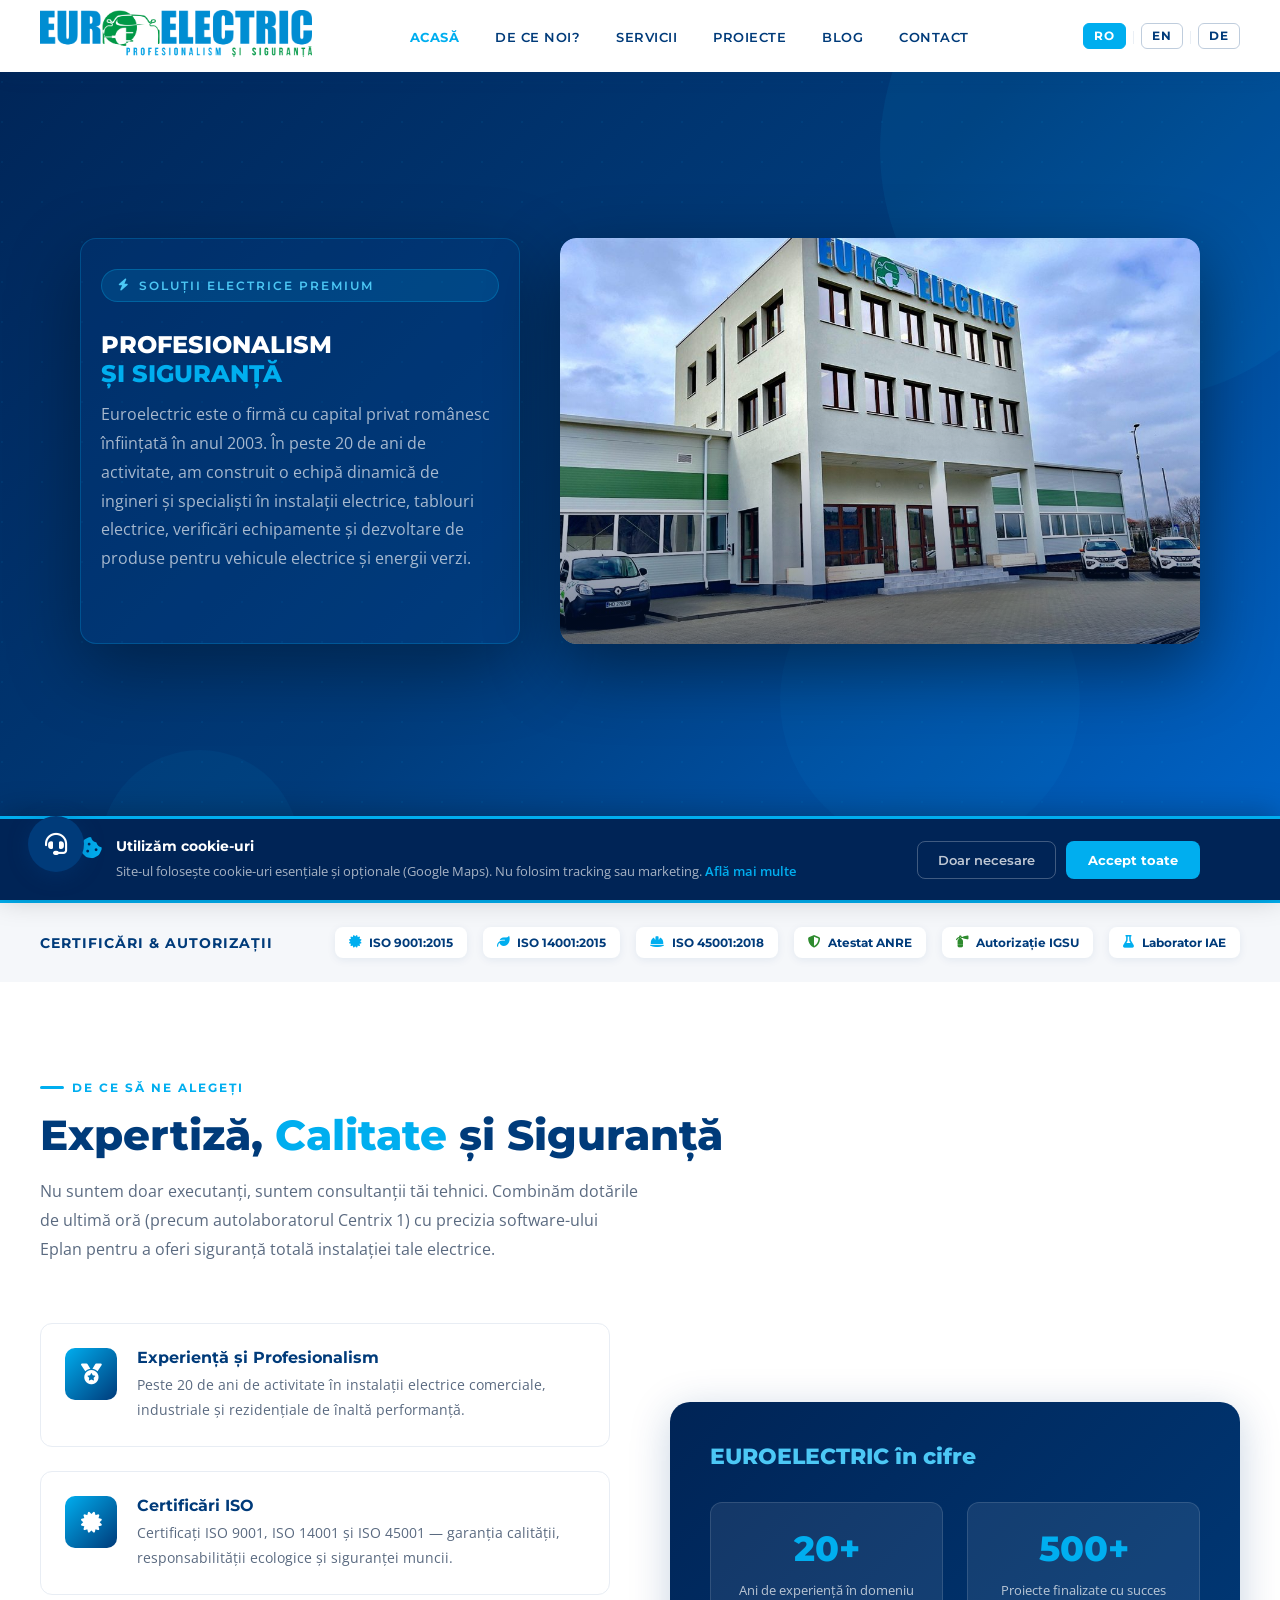
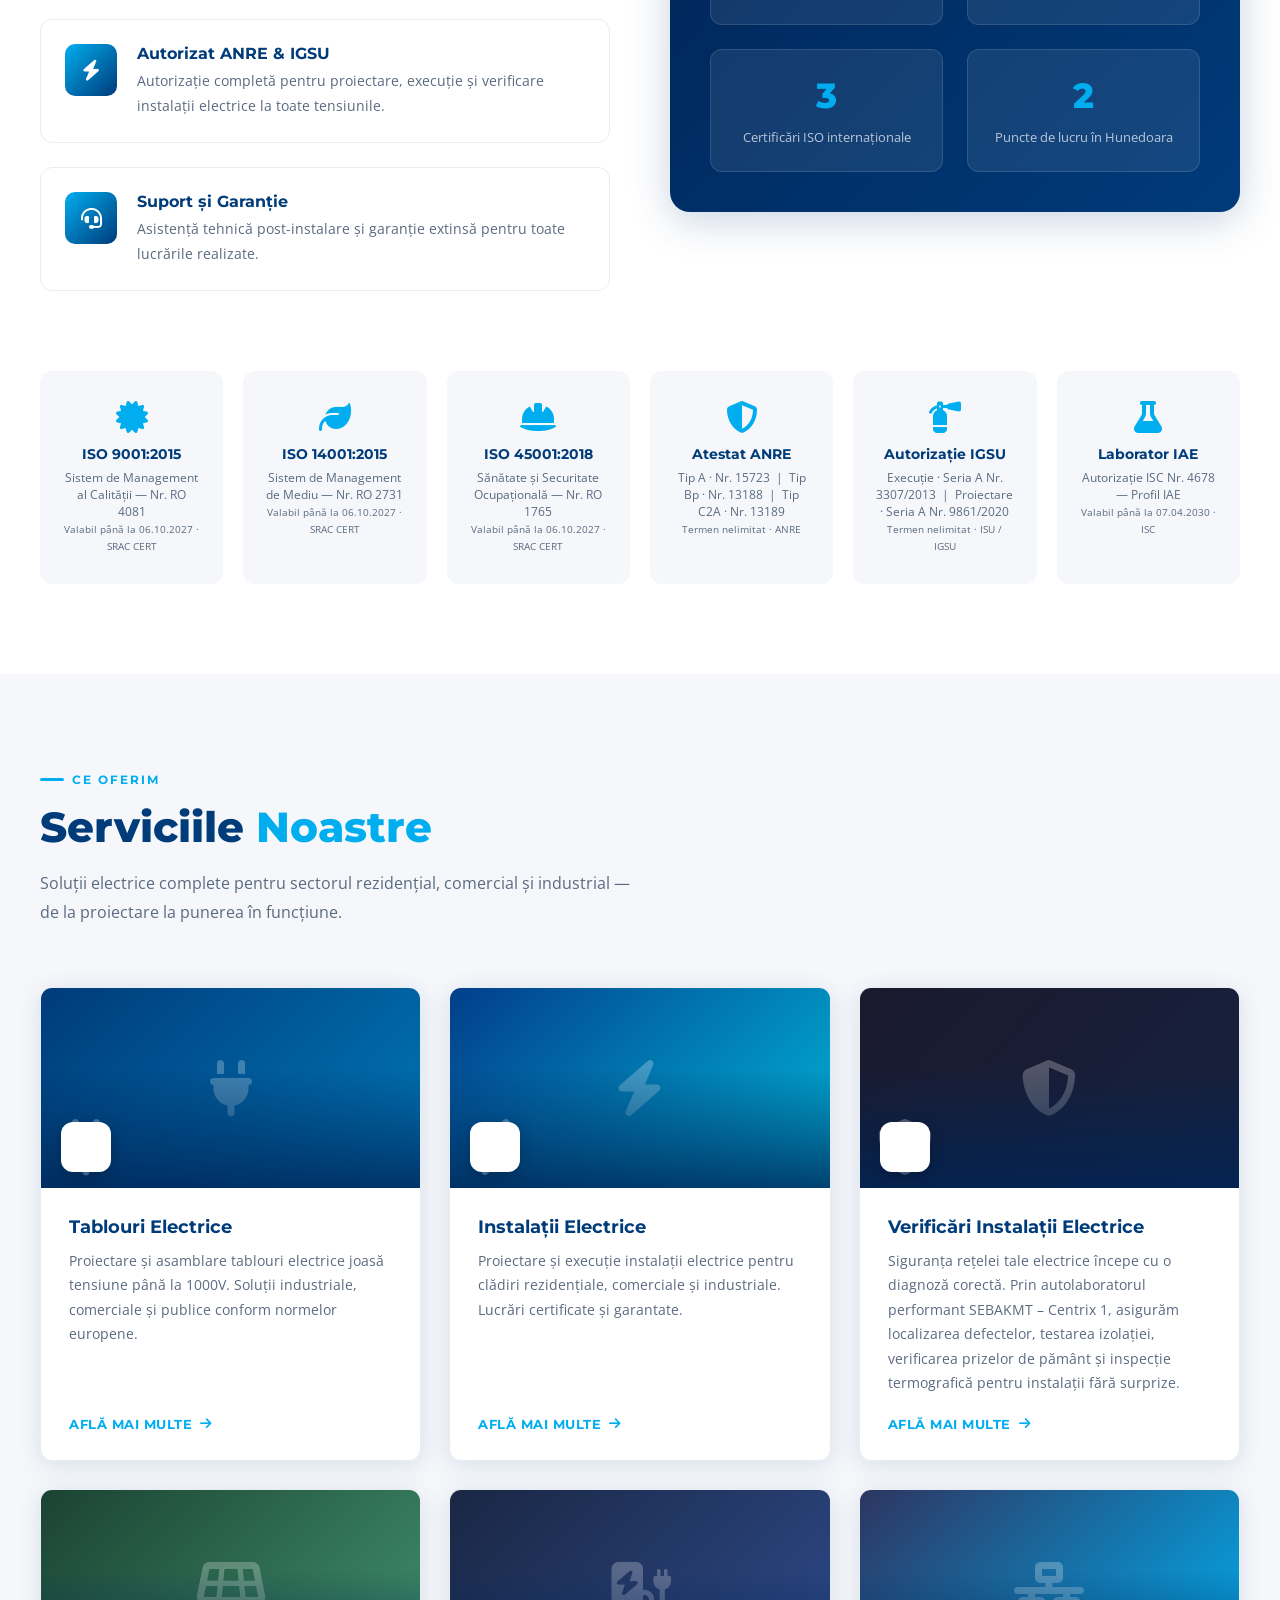
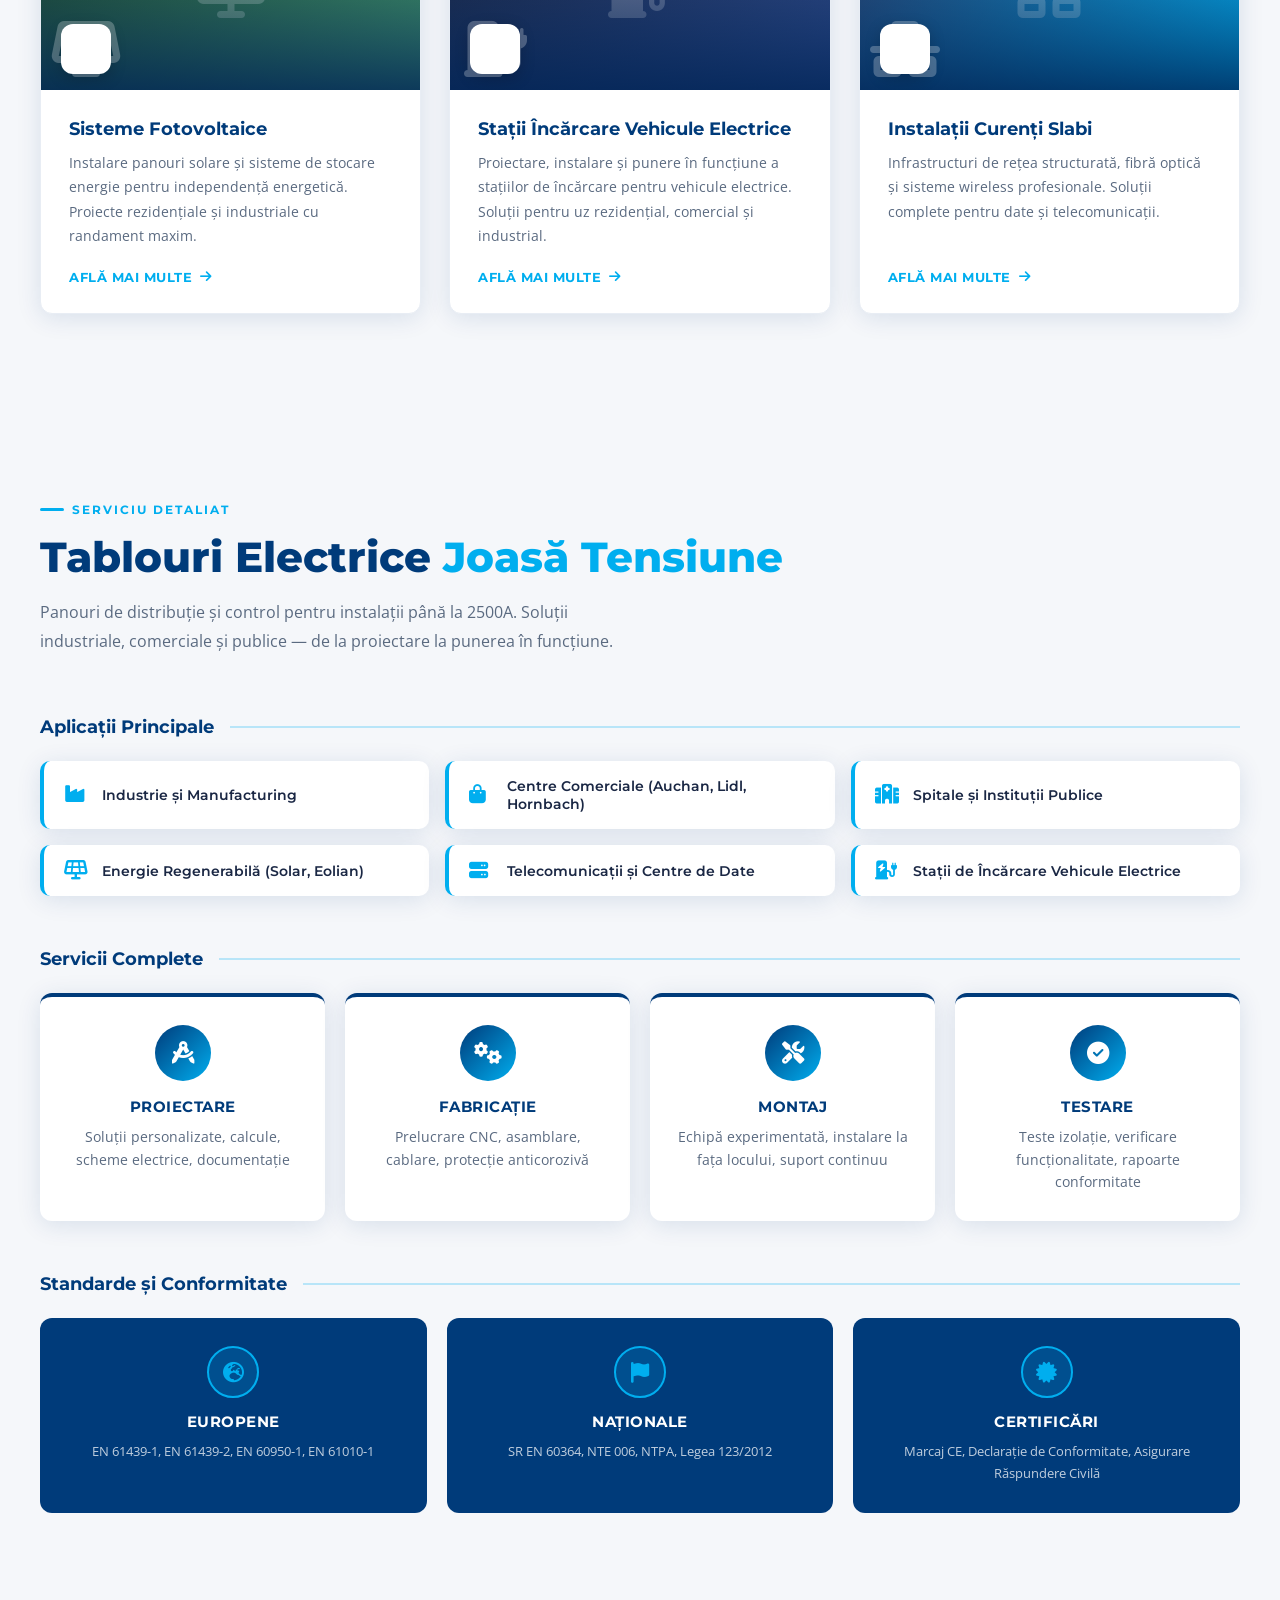
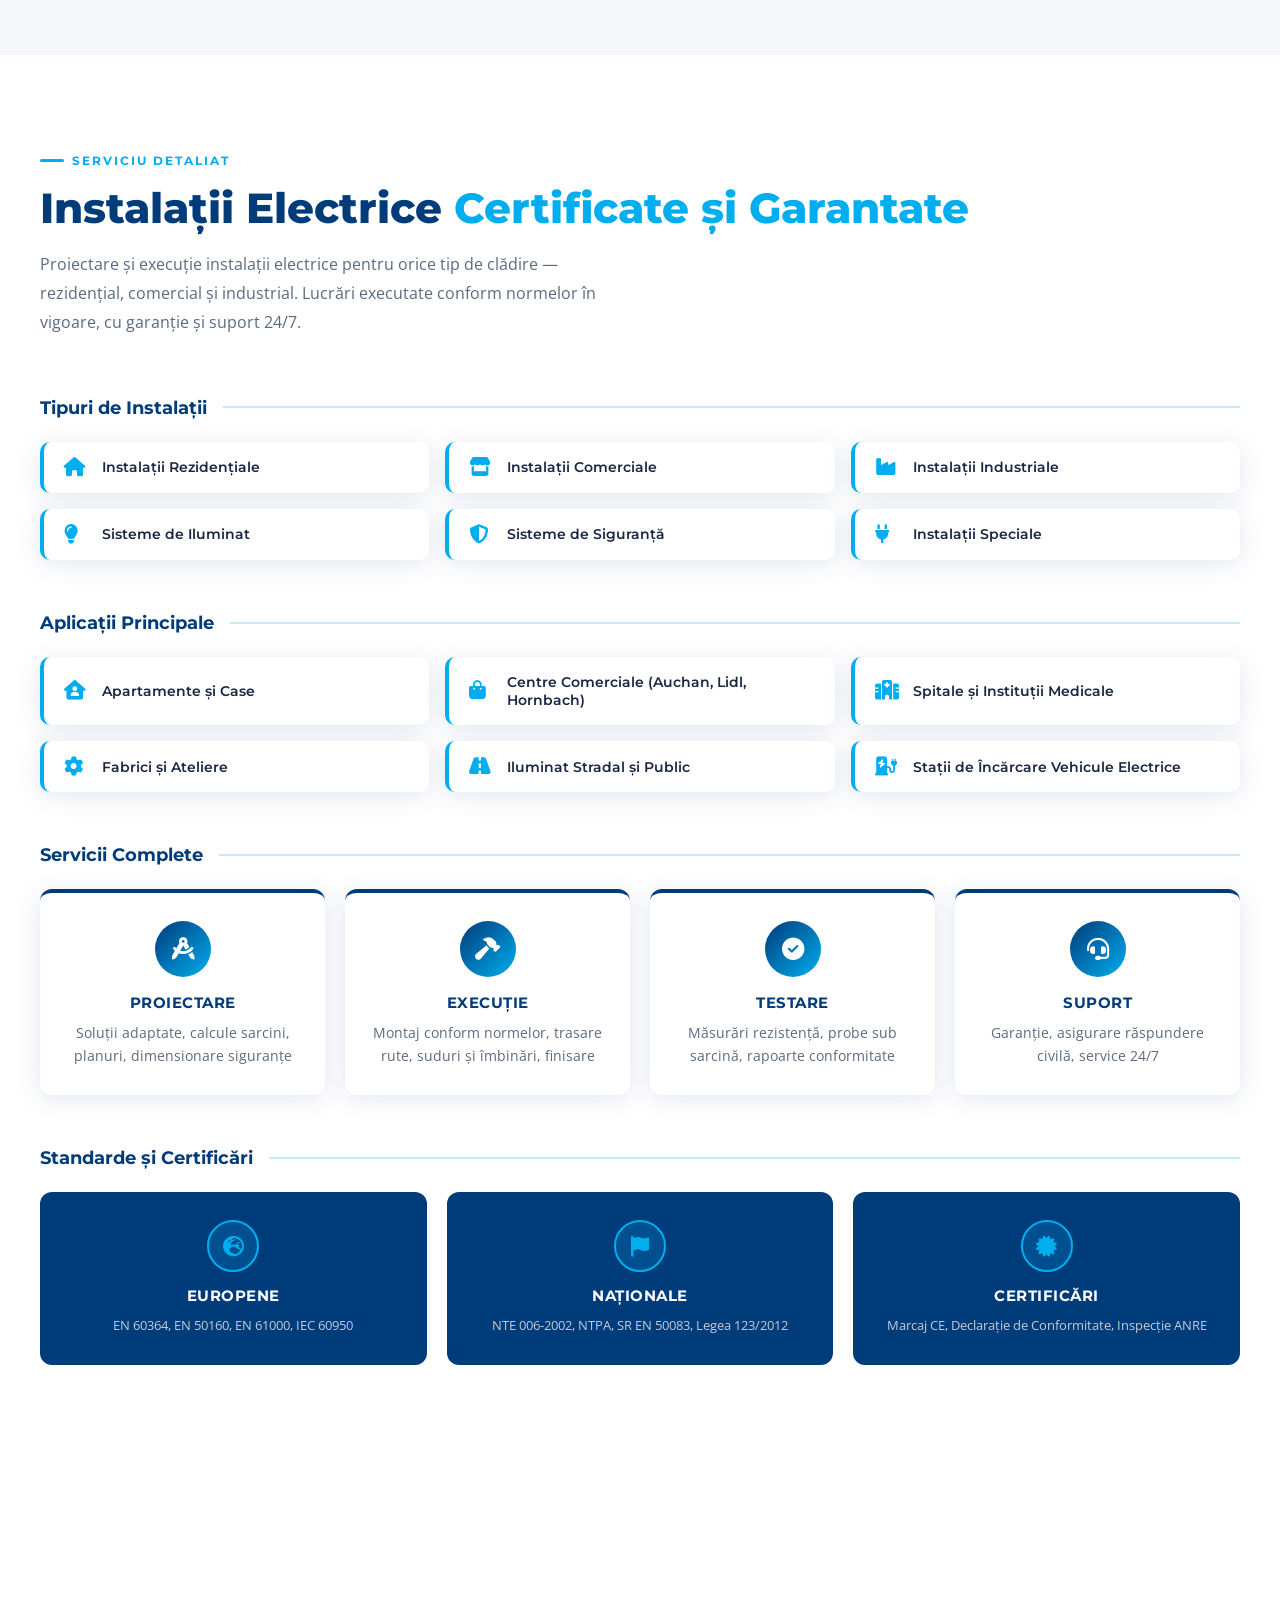
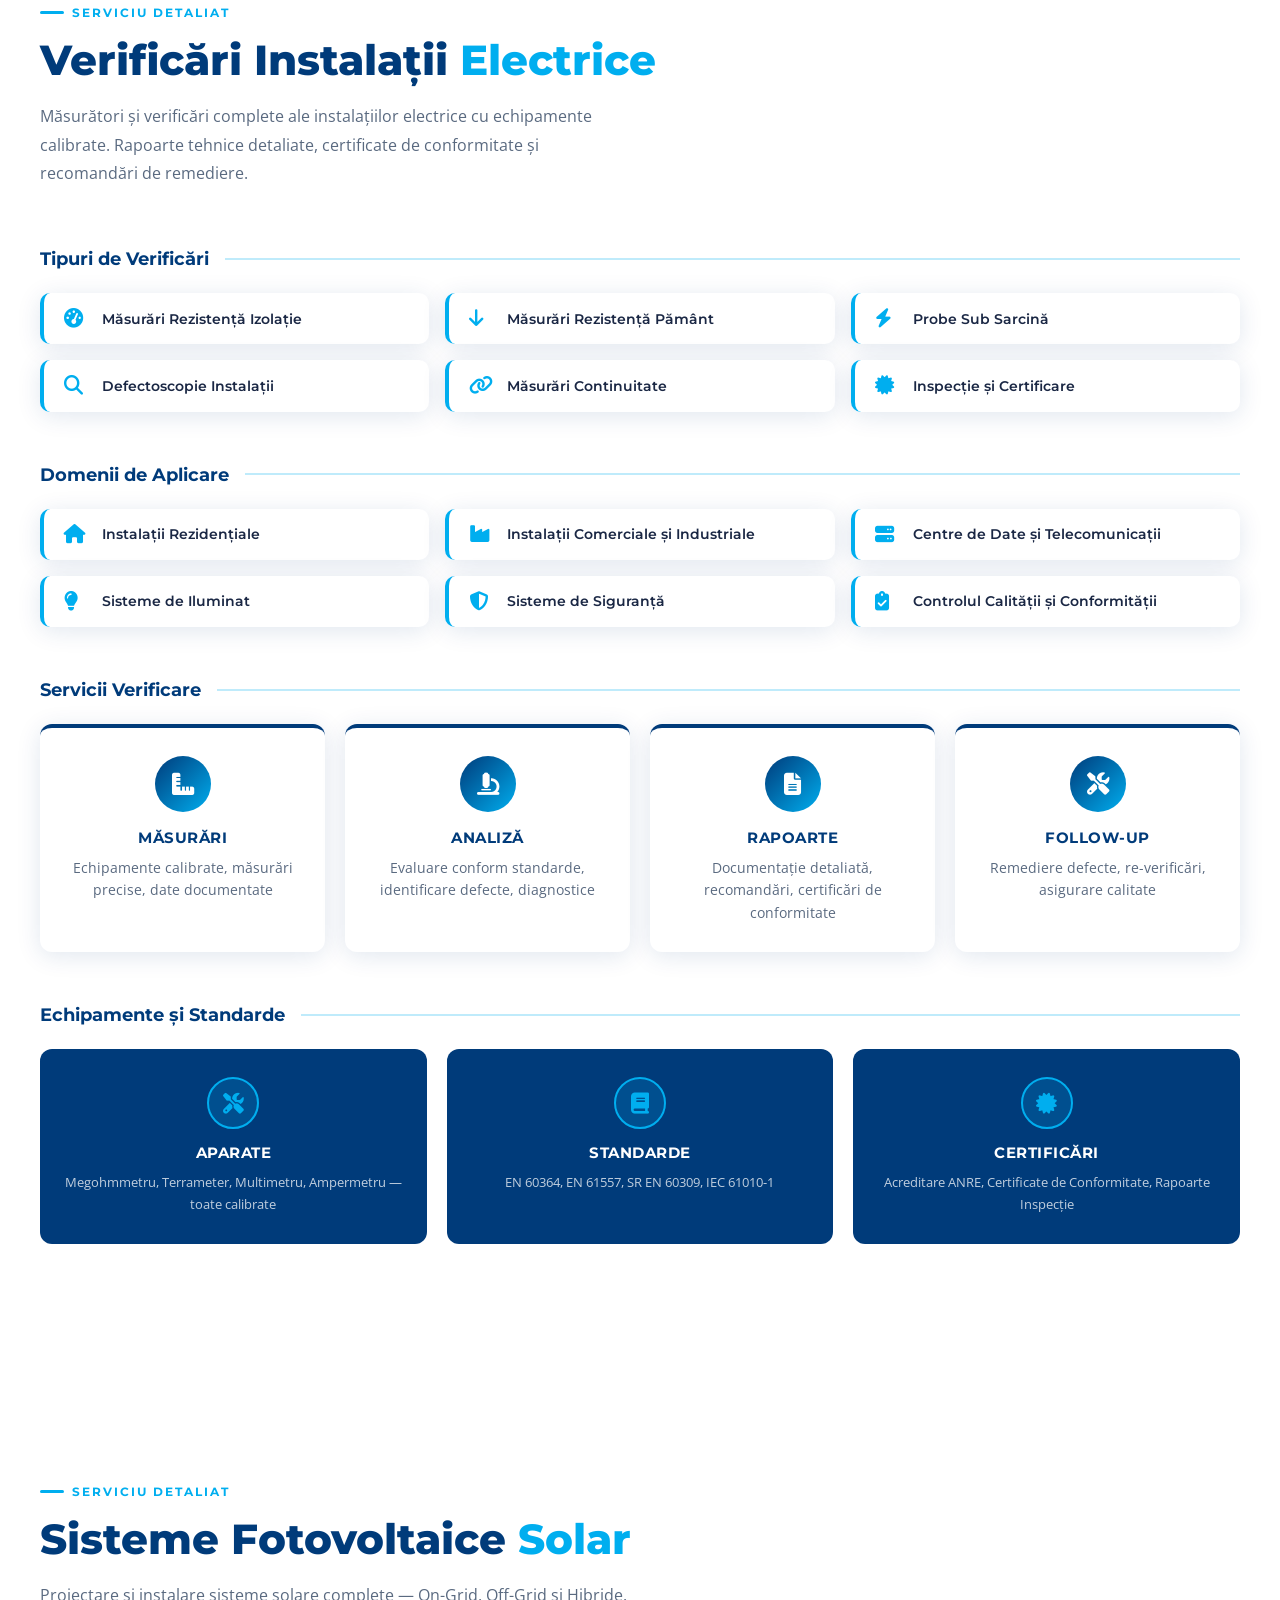
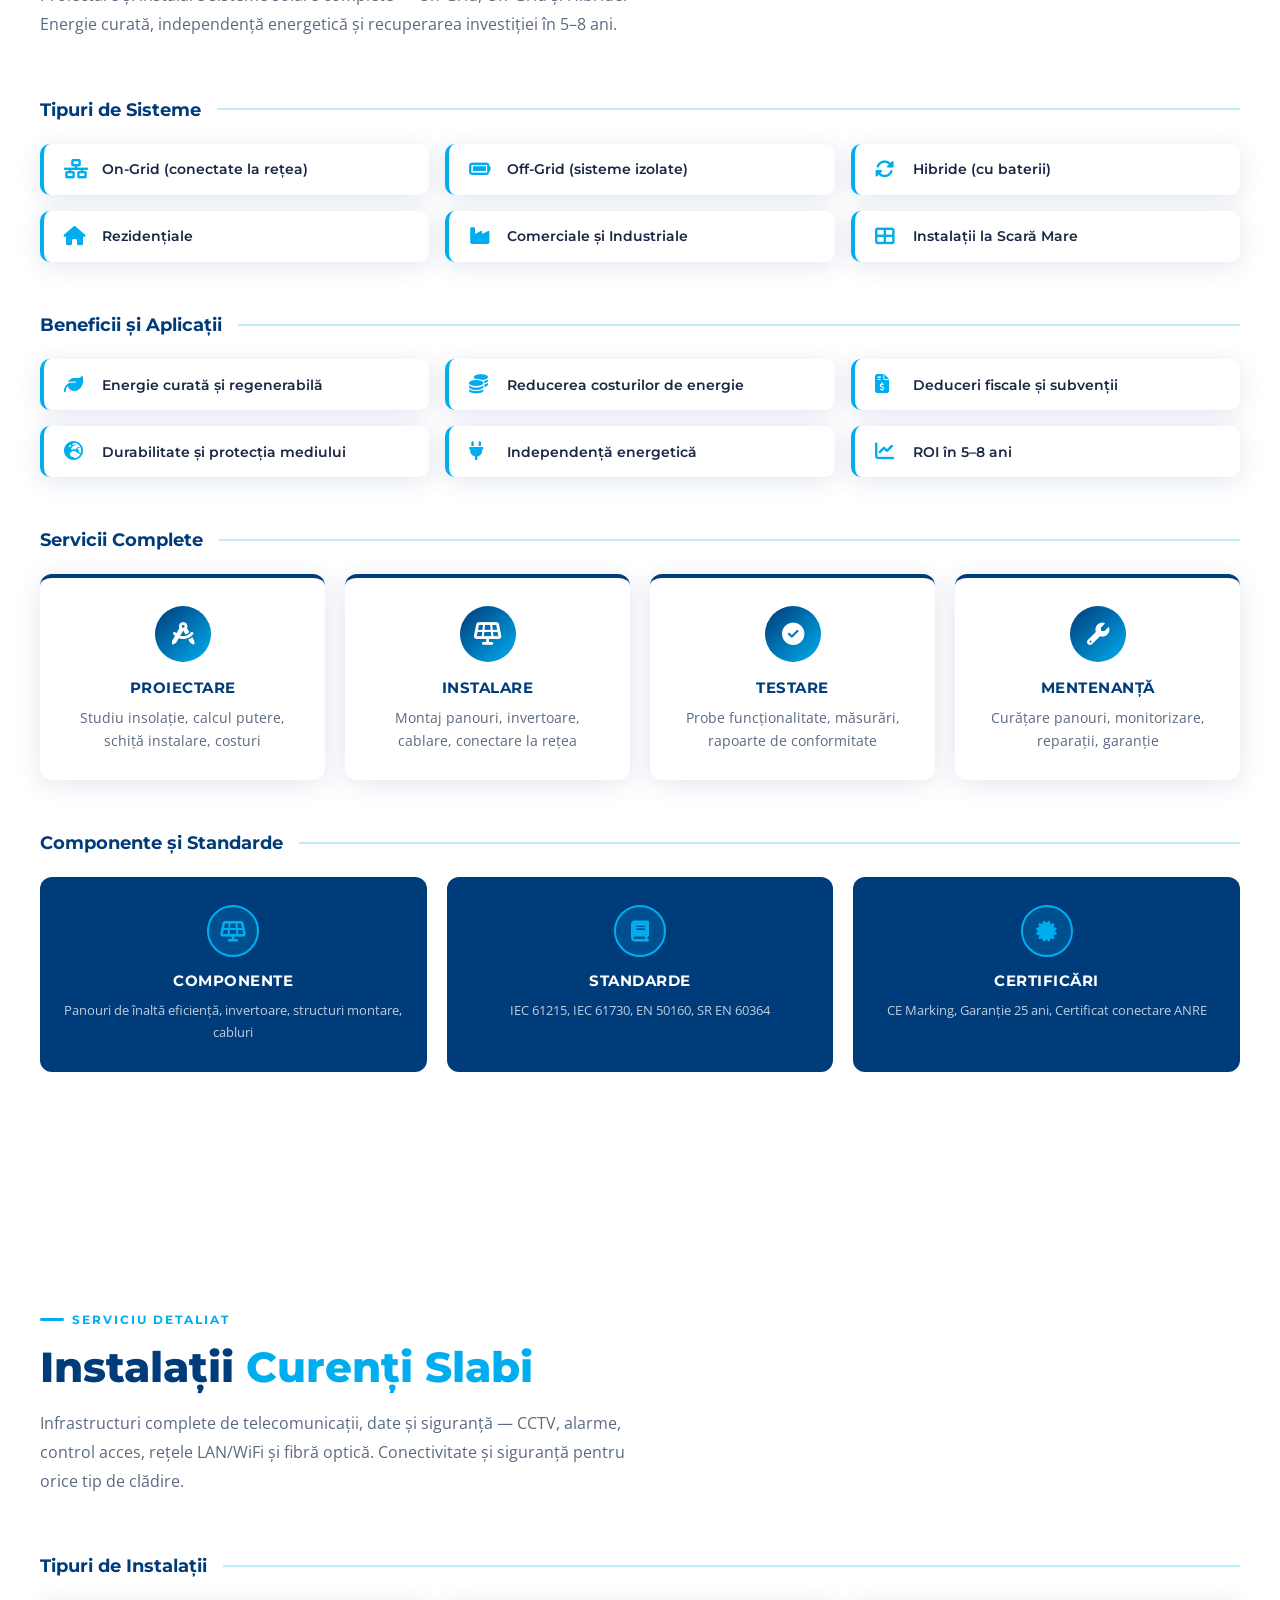
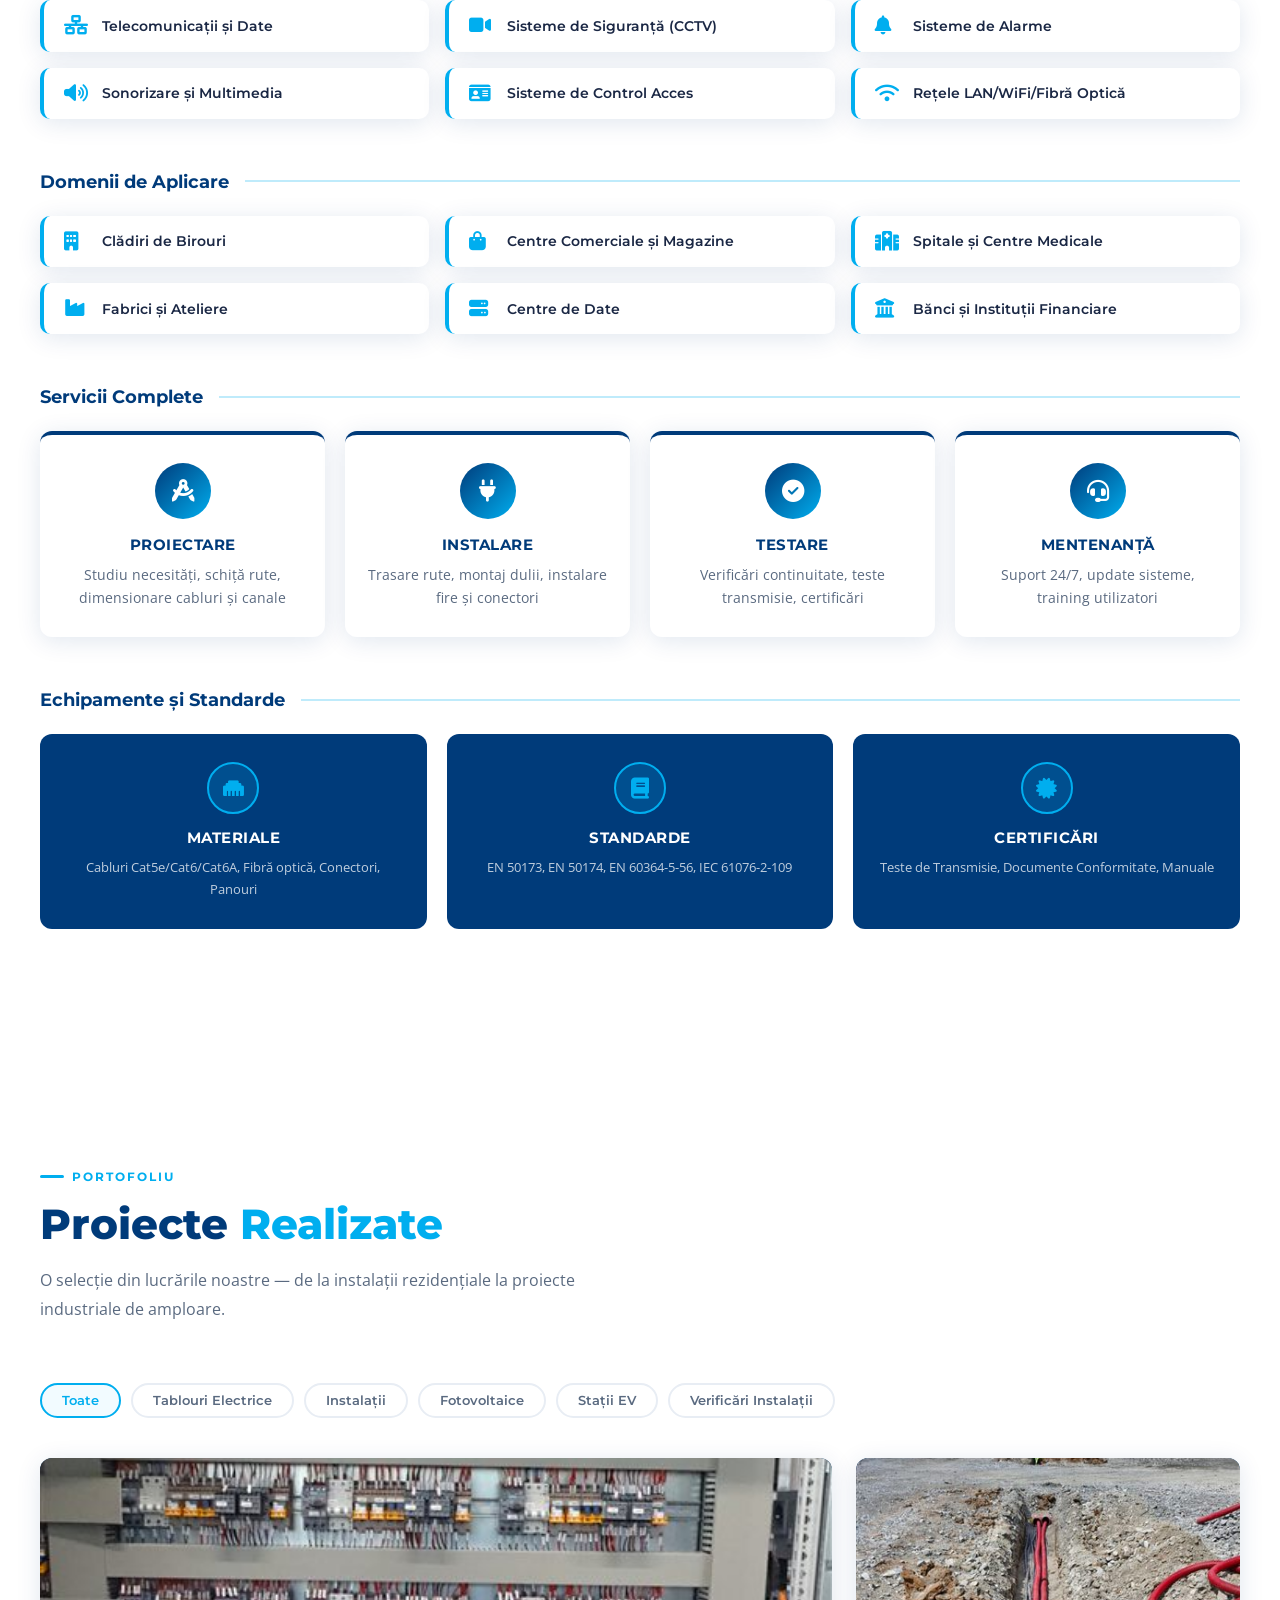
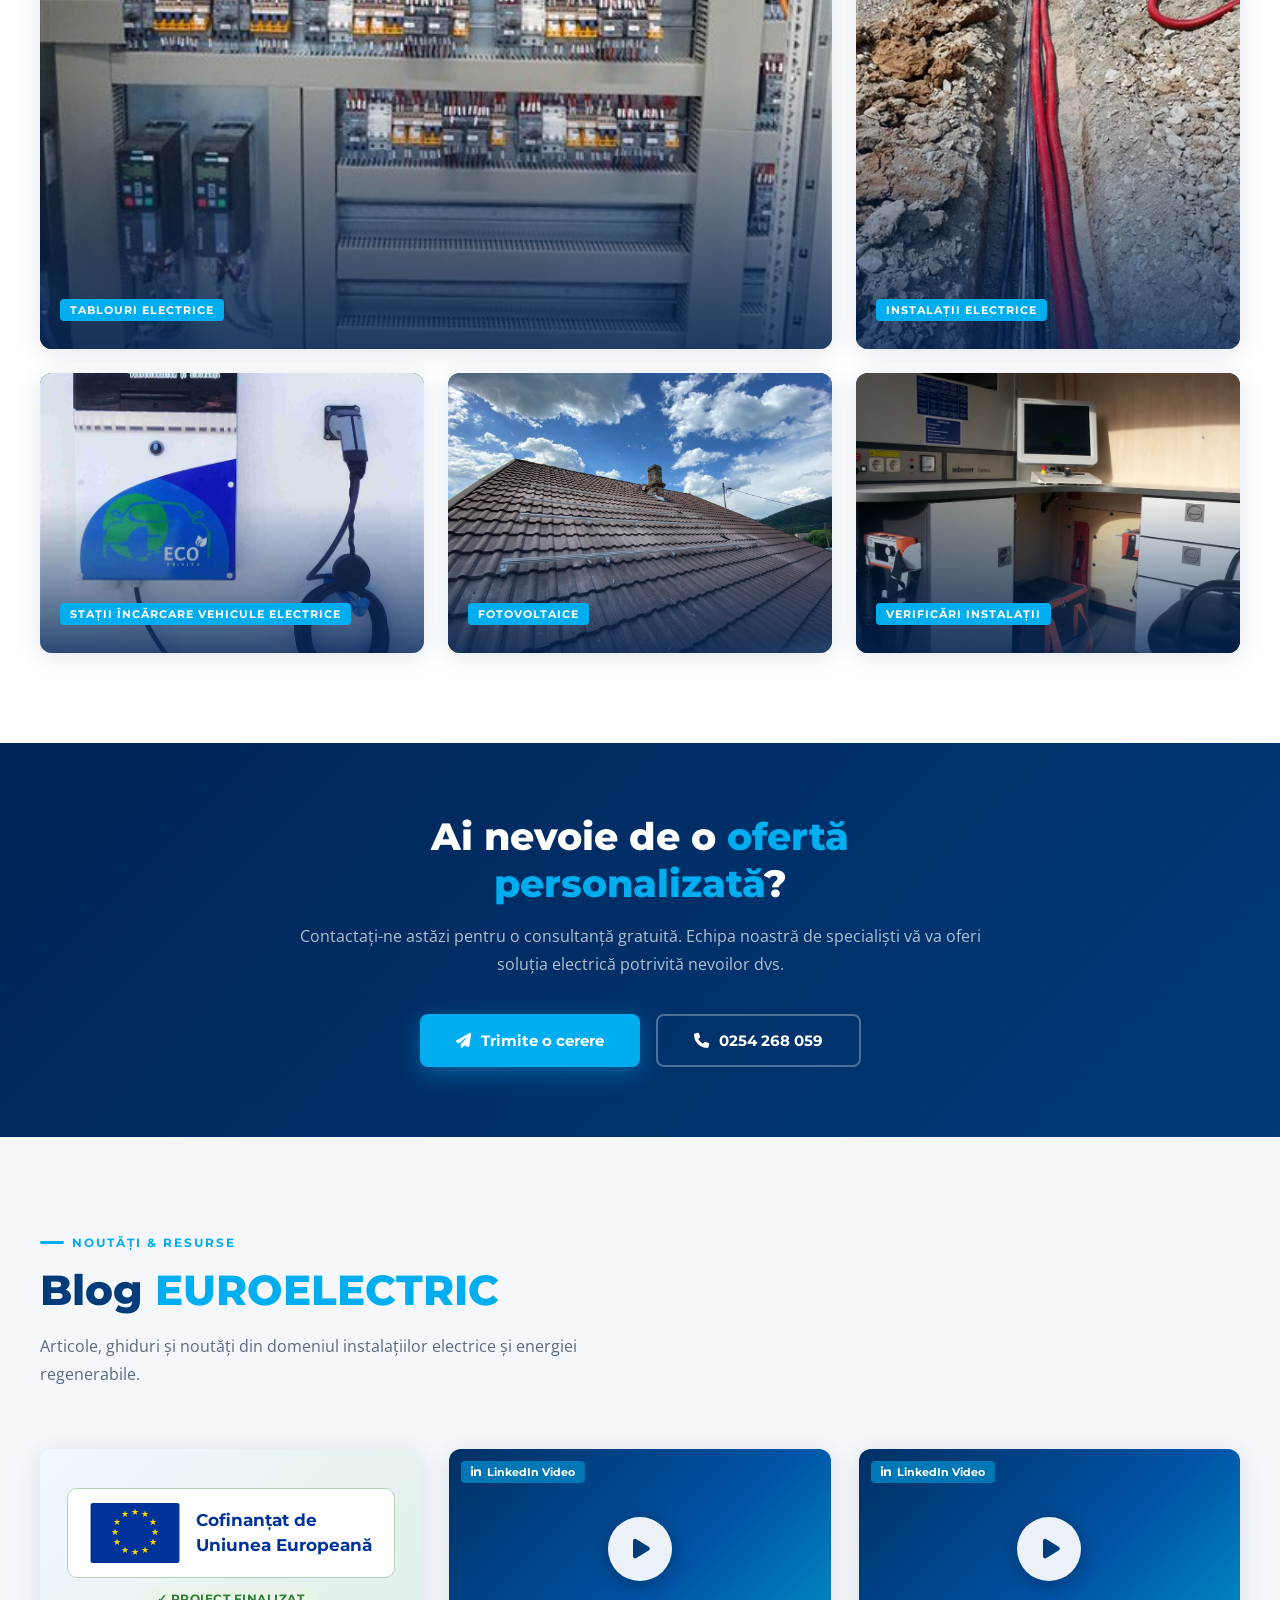
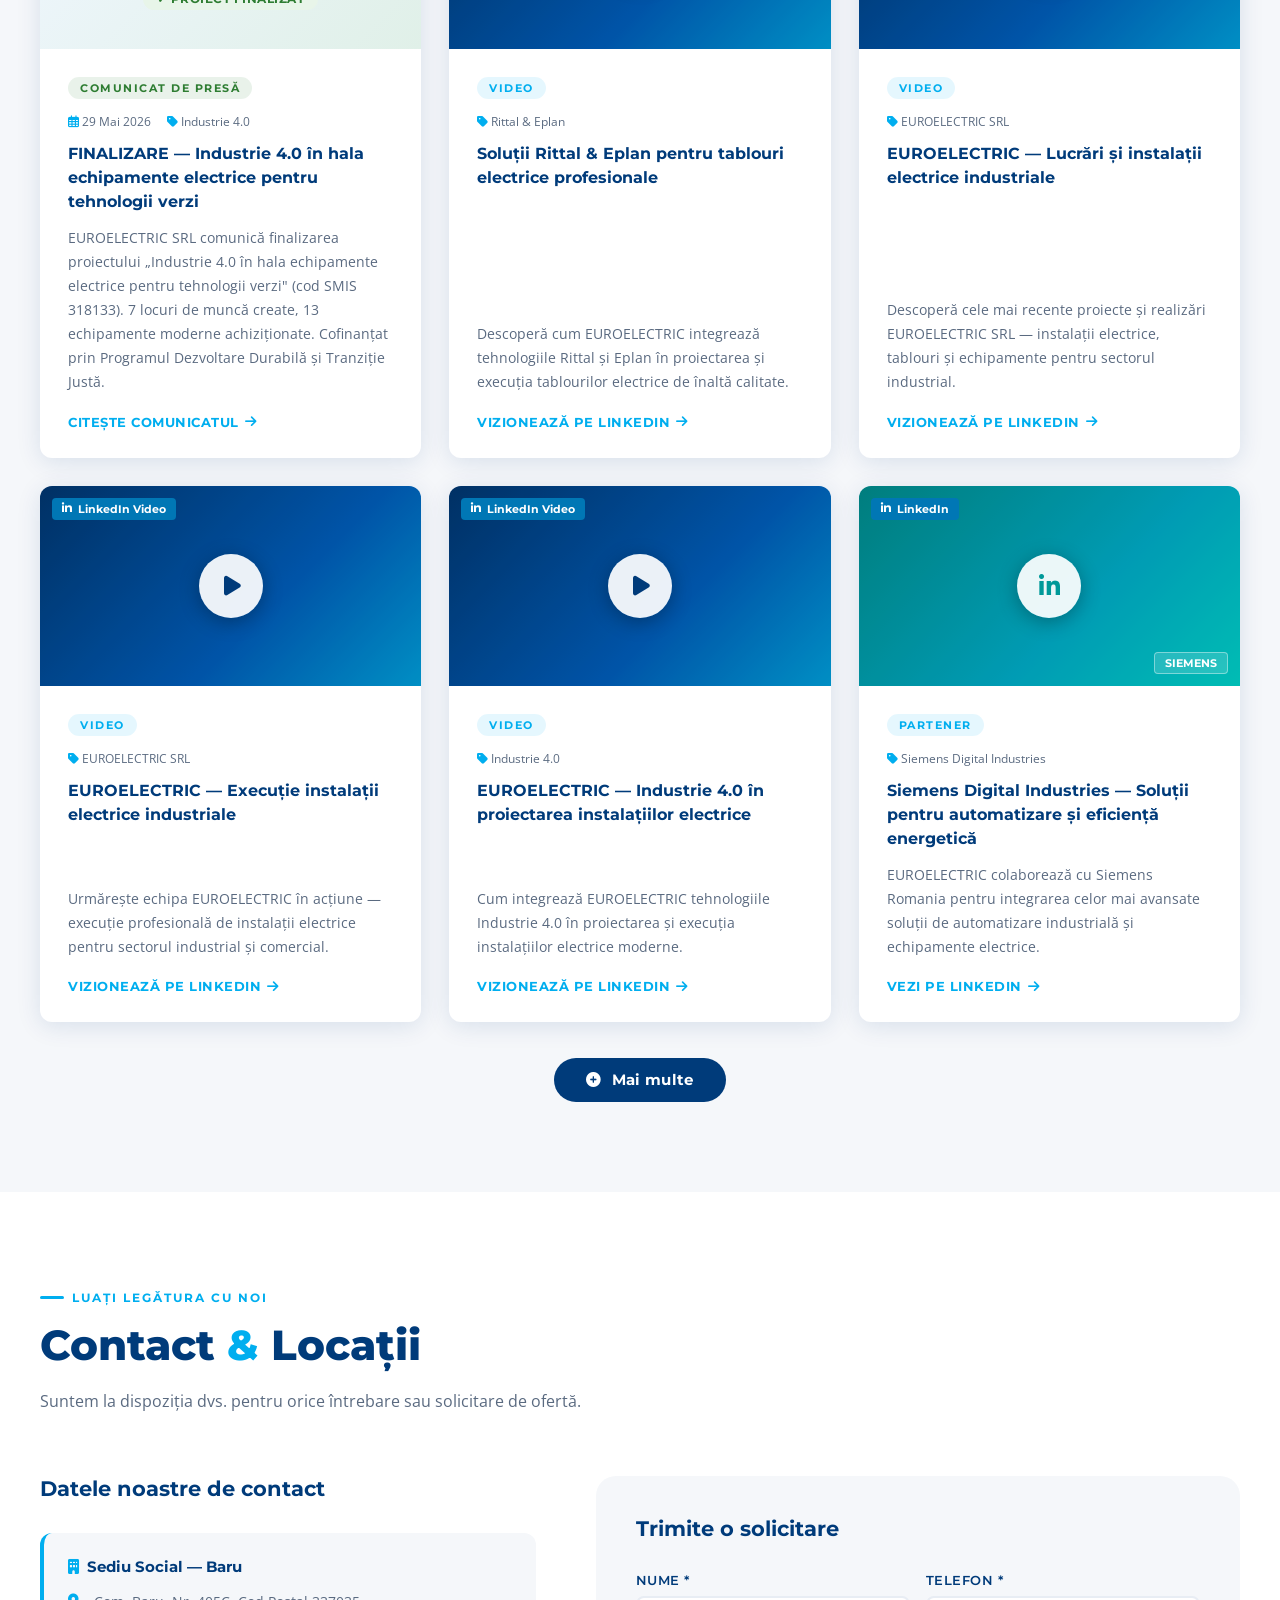
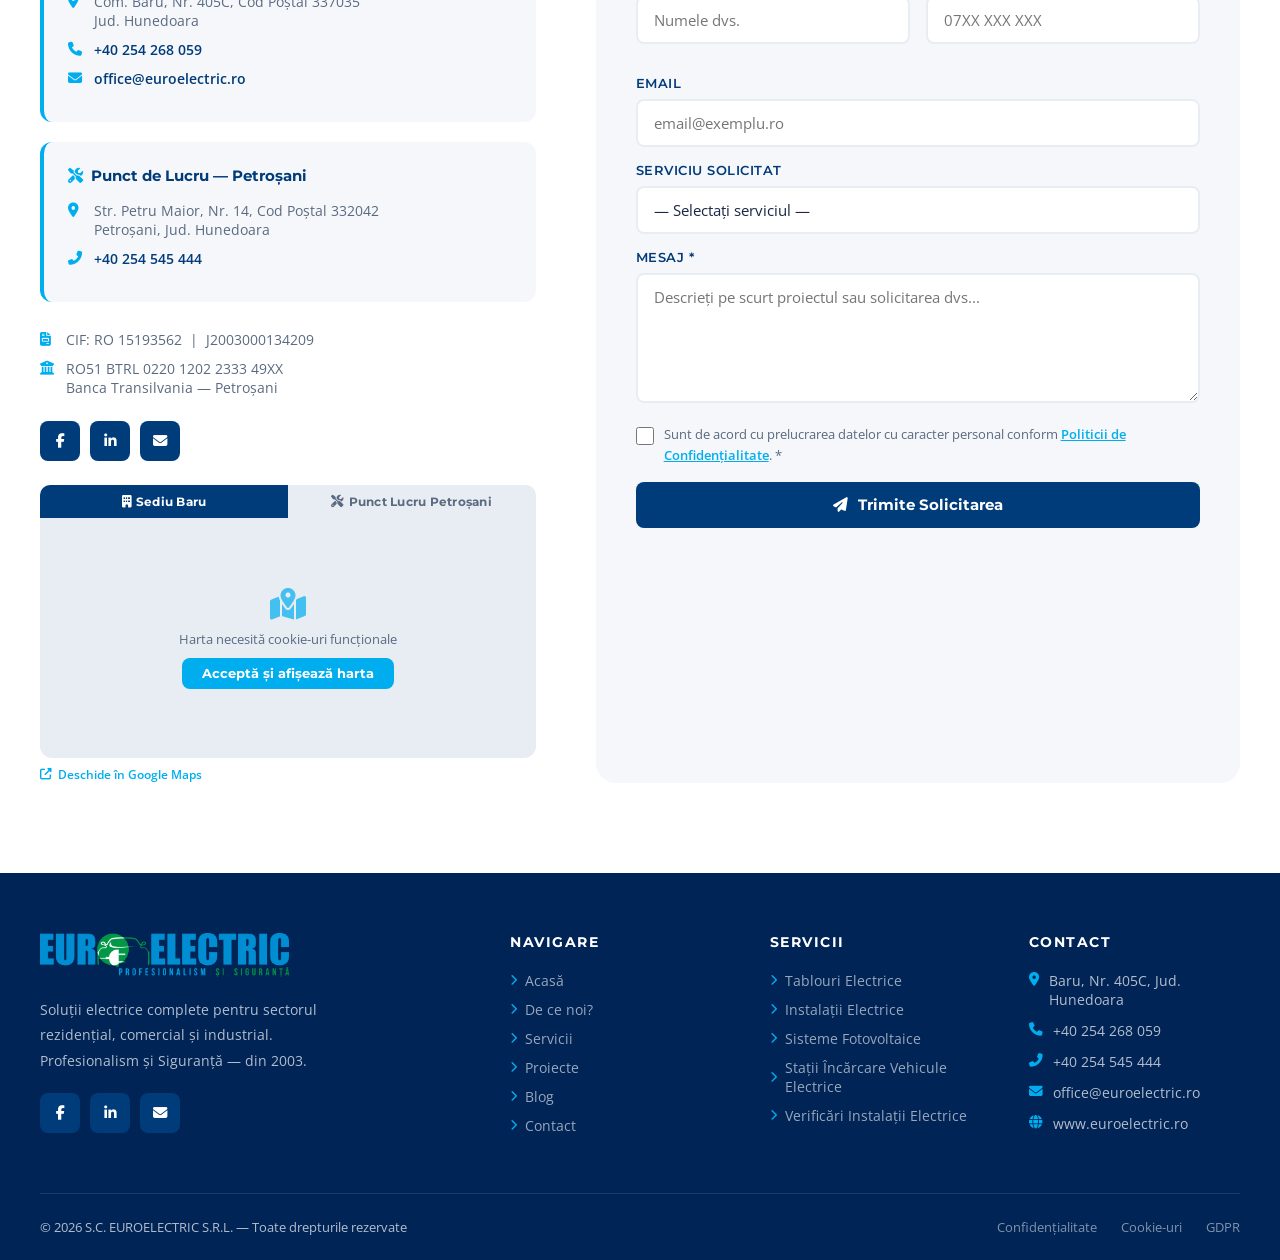
==== commit 42610e04: "Buton SUNA ACUM proeminent pe mobil (Pas 2/7) - Bara fixa jos pe mobil (<=768px) cu CTA mare verde -" ====
--- a/index.html
+++ b/index.html
@@ -1282,6 +1282,15 @@
 </div>
 </div>
 </div>
+<!-- Bara mobila SUNA ACUM (vizibila doar pe mobil) -->
+<a href="tel:+40254545444" class="mobile-call-bar" aria-label="Sună acum la EUROELECTRIC">
+  <span class="mcb-icon"><i class="fas fa-phone-volume"></i></span>
+  <span class="mcb-text">
+    <strong data-i18n="mcb-cta">SUNĂ ACUM</strong>
+    <small>0254 545 444</small>
+  </span>
+  <span class="mcb-arrow"><i class="fas fa-chevron-right"></i></span>
+</a>
 <div class="float-contact" id="floatContact">
 <div class="float-contact-options">
 <a href="tel:+40254545444" class="float-option">
--- a/euroelectric.css
+++ b/euroelectric.css
@@ -286,6 +286,53 @@
 }
 .cert-modal-body { flex: 1; overflow: hidden; }
 .cert-modal-body iframe { width: 100%; height: 100%; border: none; }
+/* ===== BARA MOBIL "SUNA ACUM" — vizibila doar pe mobil ===== */
+.mobile-call-bar { display: none; }
+@media (max-width: 768px) {
+  .mobile-call-bar {
+    display: flex; align-items: center; gap: 12px;
+    position: fixed; left: 12px; right: 12px; bottom: 12px; z-index: 9000;
+    padding: 12px 16px; border-radius: 14px;
+    background: linear-gradient(135deg, #1eaf2b, #16873a);
+    color: #fff; text-decoration: none;
+    box-shadow: 0 8px 28px rgba(22,135,58,0.45), 0 0 0 3px rgba(255,255,255,0.95);
+    animation: mcbPulse 2.4s ease-in-out infinite;
+    transition: transform 0.2s ease, box-shadow 0.2s ease;
+  }
+  .mobile-call-bar:active { transform: scale(0.98); }
+  .mcb-icon {
+    width: 44px; height: 44px; border-radius: 50%;
+    background: rgba(255,255,255,0.18);
+    display: flex; align-items: center; justify-content: center;
+    font-size: 1.25rem; flex-shrink: 0;
+    animation: mcbRing 1.6s ease-in-out infinite;
+  }
+  .mcb-text { display: flex; flex-direction: column; flex: 1; line-height: 1.15; }
+  .mcb-text strong {
+    font-family: "Montserrat", sans-serif; font-weight: 800;
+    font-size: 0.92rem; letter-spacing: 0.6px;
+  }
+  .mcb-text small {
+    font-family: "Open Sans", sans-serif; font-size: 0.78rem;
+    opacity: 0.95; margin-top: 2px;
+  }
+  .mcb-arrow { font-size: 0.95rem; opacity: 0.85; flex-shrink: 0; }
+  /* Spatiu in josul paginii ca bara sa nu acopere continut */
+  body { padding-bottom: 88px; }
+  /* Repozitioneaza float-contact si back-to-top deasupra barei */
+  .float-contact { bottom: 88px !important; }
+  .back-to-top { bottom: 88px !important; }
+}
+@keyframes mcbPulse {
+  0%, 100% { box-shadow: 0 8px 28px rgba(22,135,58,0.45), 0 0 0 3px rgba(255,255,255,0.95); }
+  50%      { box-shadow: 0 8px 32px rgba(22,135,58,0.65), 0 0 0 5px rgba(255,255,255,0.98); }
+}
+@keyframes mcbRing {
+  0%, 100% { transform: rotate(0deg); }
+  10%, 30% { transform: rotate(-12deg); }
+  20%, 40% { transform: rotate(12deg); }
+  50%      { transform: rotate(0deg); }
+}
 /* ===== FLOATING CONTACT BUTTON ===== */
 .float-contact { position: fixed; bottom: 28px; left: 28px; z-index: 8000; display: flex; flex-direction: column; align-items: flex-start; gap: 10px; }
 .float-contact-main {
--- a/euroelectric.css
+++ b/euroelectric.css
@@ -286,6 +286,53 @@
 }
 .cert-modal-body { flex: 1; overflow: hidden; }
 .cert-modal-body iframe { width: 100%; height: 100%; border: none; }
+/* ===== BARA MOBIL "SUNA ACUM" — vizibila doar pe mobil ===== */
+.mobile-call-bar { display: none; }
+@media (max-width: 768px) {
+  .mobile-call-bar {
+    display: flex; align-items: center; gap: 12px;
+    position: fixed; left: 12px; right: 12px; bottom: 12px; z-index: 9000;
+    padding: 12px 16px; border-radius: 14px;
+    background: linear-gradient(135deg, #1eaf2b, #16873a);
+    color: #fff; text-decoration: none;
+    box-shadow: 0 8px 28px rgba(22,135,58,0.45), 0 0 0 3px rgba(255,255,255,0.95);
+    animation: mcbPulse 2.4s ease-in-out infinite;
+    transition: transform 0.2s ease, box-shadow 0.2s ease;
+  }
+  .mobile-call-bar:active { transform: scale(0.98); }
+  .mcb-icon {
+    width: 44px; height: 44px; border-radius: 50%;
+    background: rgba(255,255,255,0.18);
+    display: flex; align-items: center; justify-content: center;
+    font-size: 1.25rem; flex-shrink: 0;
+    animation: mcbRing 1.6s ease-in-out infinite;
+  }
+  .mcb-text { display: flex; flex-direction: column; flex: 1; line-height: 1.15; }
+  .mcb-text strong {
+    font-family: "Montserrat", sans-serif; font-weight: 800;
+    font-size: 0.92rem; letter-spacing: 0.6px;
+  }
+  .mcb-text small {
+    font-family: "Open Sans", sans-serif; font-size: 0.78rem;
+    opacity: 0.95; margin-top: 2px;
+  }
+  .mcb-arrow { font-size: 0.95rem; opacity: 0.85; flex-shrink: 0; }
+  /* Spatiu in josul paginii ca bara sa nu acopere continut */
+  body { padding-bottom: 88px; }
+  /* Repozitioneaza float-contact si back-to-top deasupra barei */
+  .float-contact { bottom: 88px !important; }
+  .back-to-top { bottom: 88px !important; }
+}
+@keyframes mcbPulse {
+  0%, 100% { box-shadow: 0 8px 28px rgba(22,135,58,0.45), 0 0 0 3px rgba(255,255,255,0.95); }
+  50%      { box-shadow: 0 8px 32px rgba(22,135,58,0.65), 0 0 0 5px rgba(255,255,255,0.98); }
+}
+@keyframes mcbRing {
+  0%, 100% { transform: rotate(0deg); }
+  10%, 30% { transform: rotate(-12deg); }
+  20%, 40% { transform: rotate(12deg); }
+  50%      { transform: rotate(0deg); }
+}
 /* ===== FLOATING CONTACT BUTTON ===== */
 .float-contact { position: fixed; bottom: 28px; left: 28px; z-index: 8000; display: flex; flex-direction: column; align-items: flex-start; gap: 10px; }
 .float-contact-main {
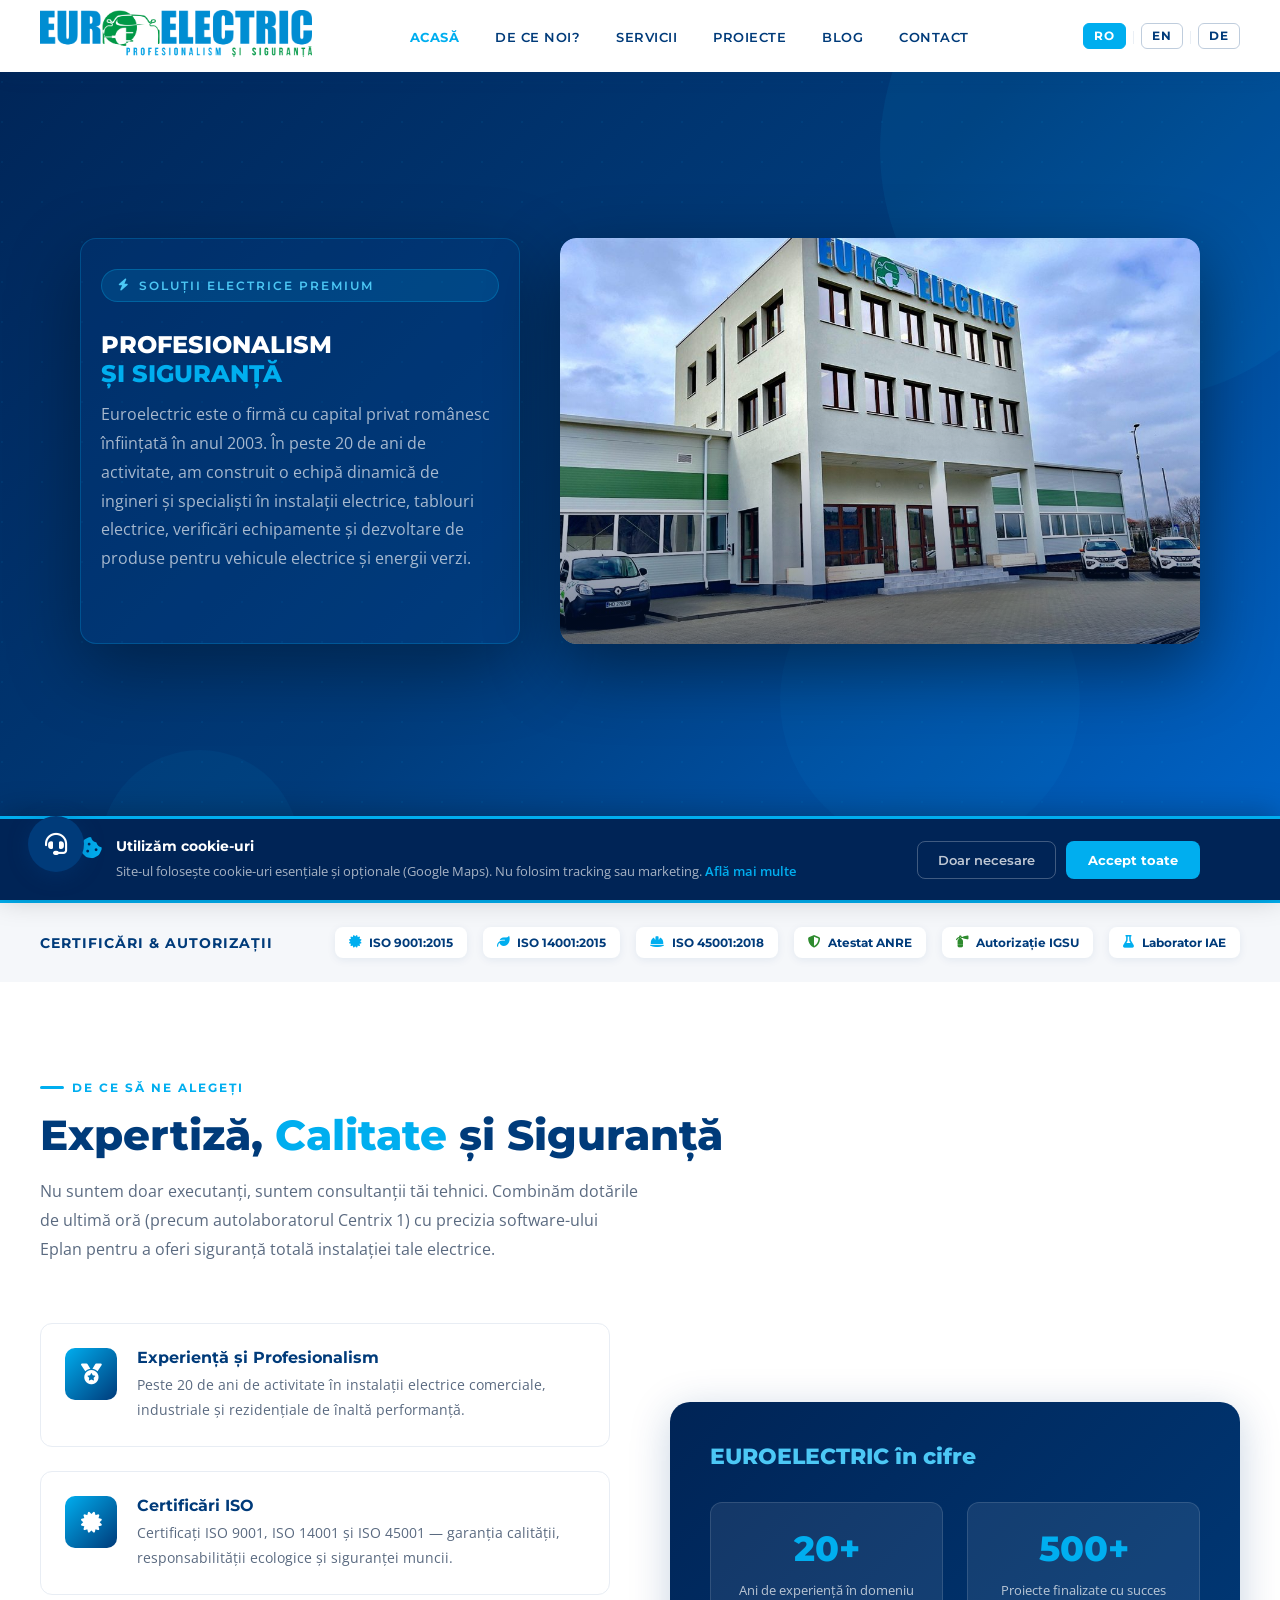
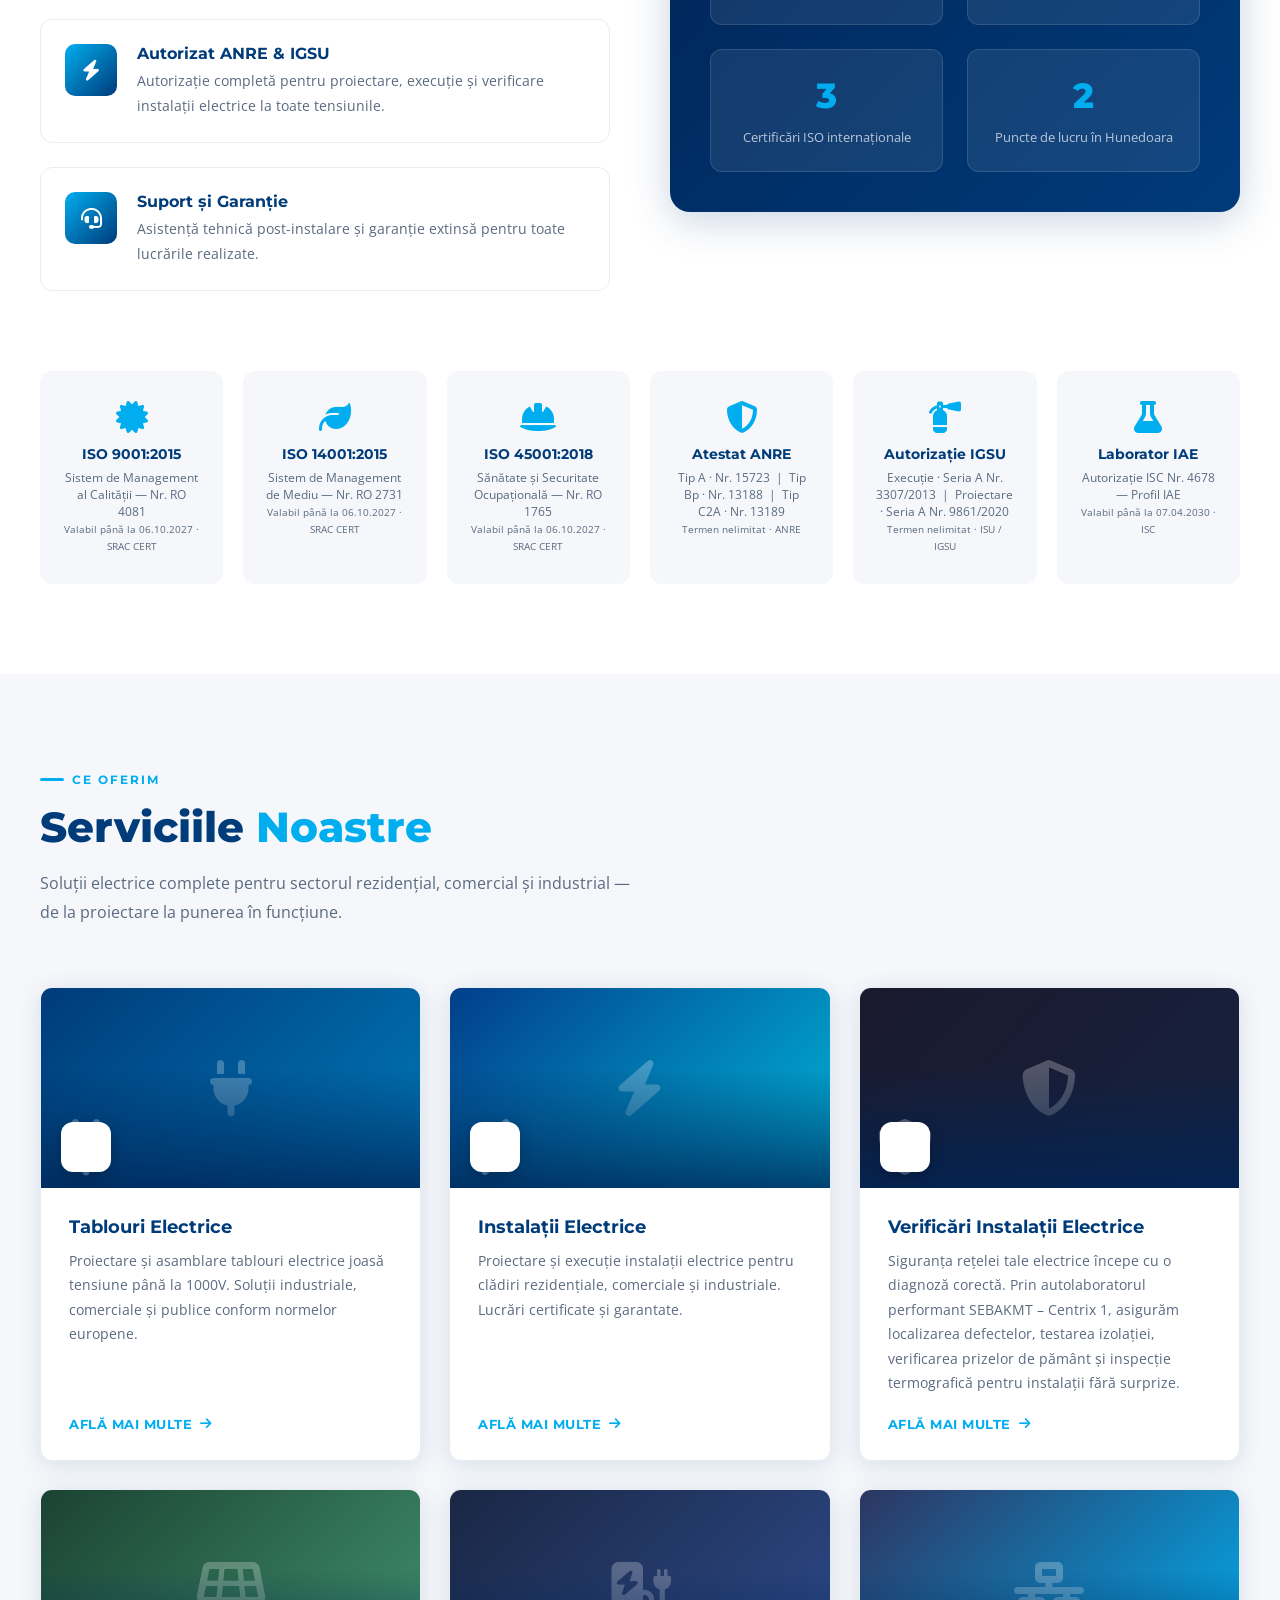
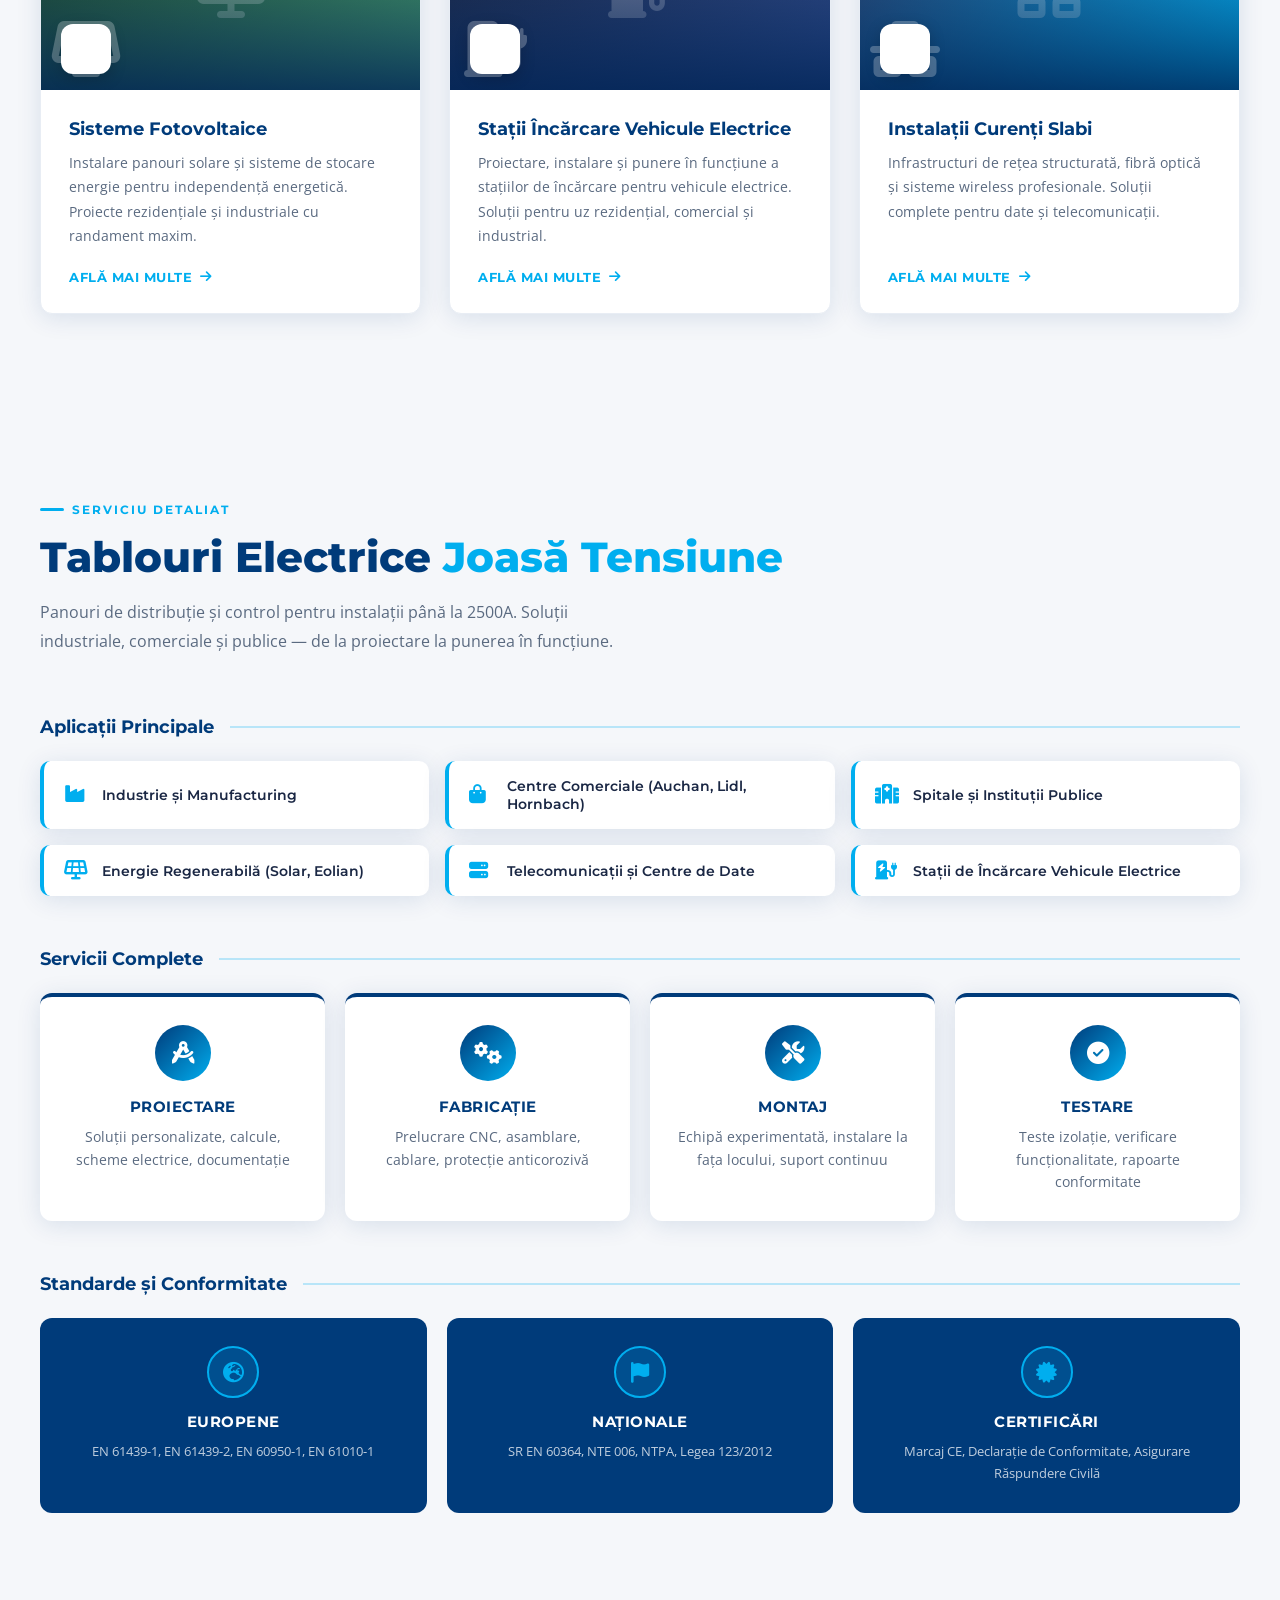
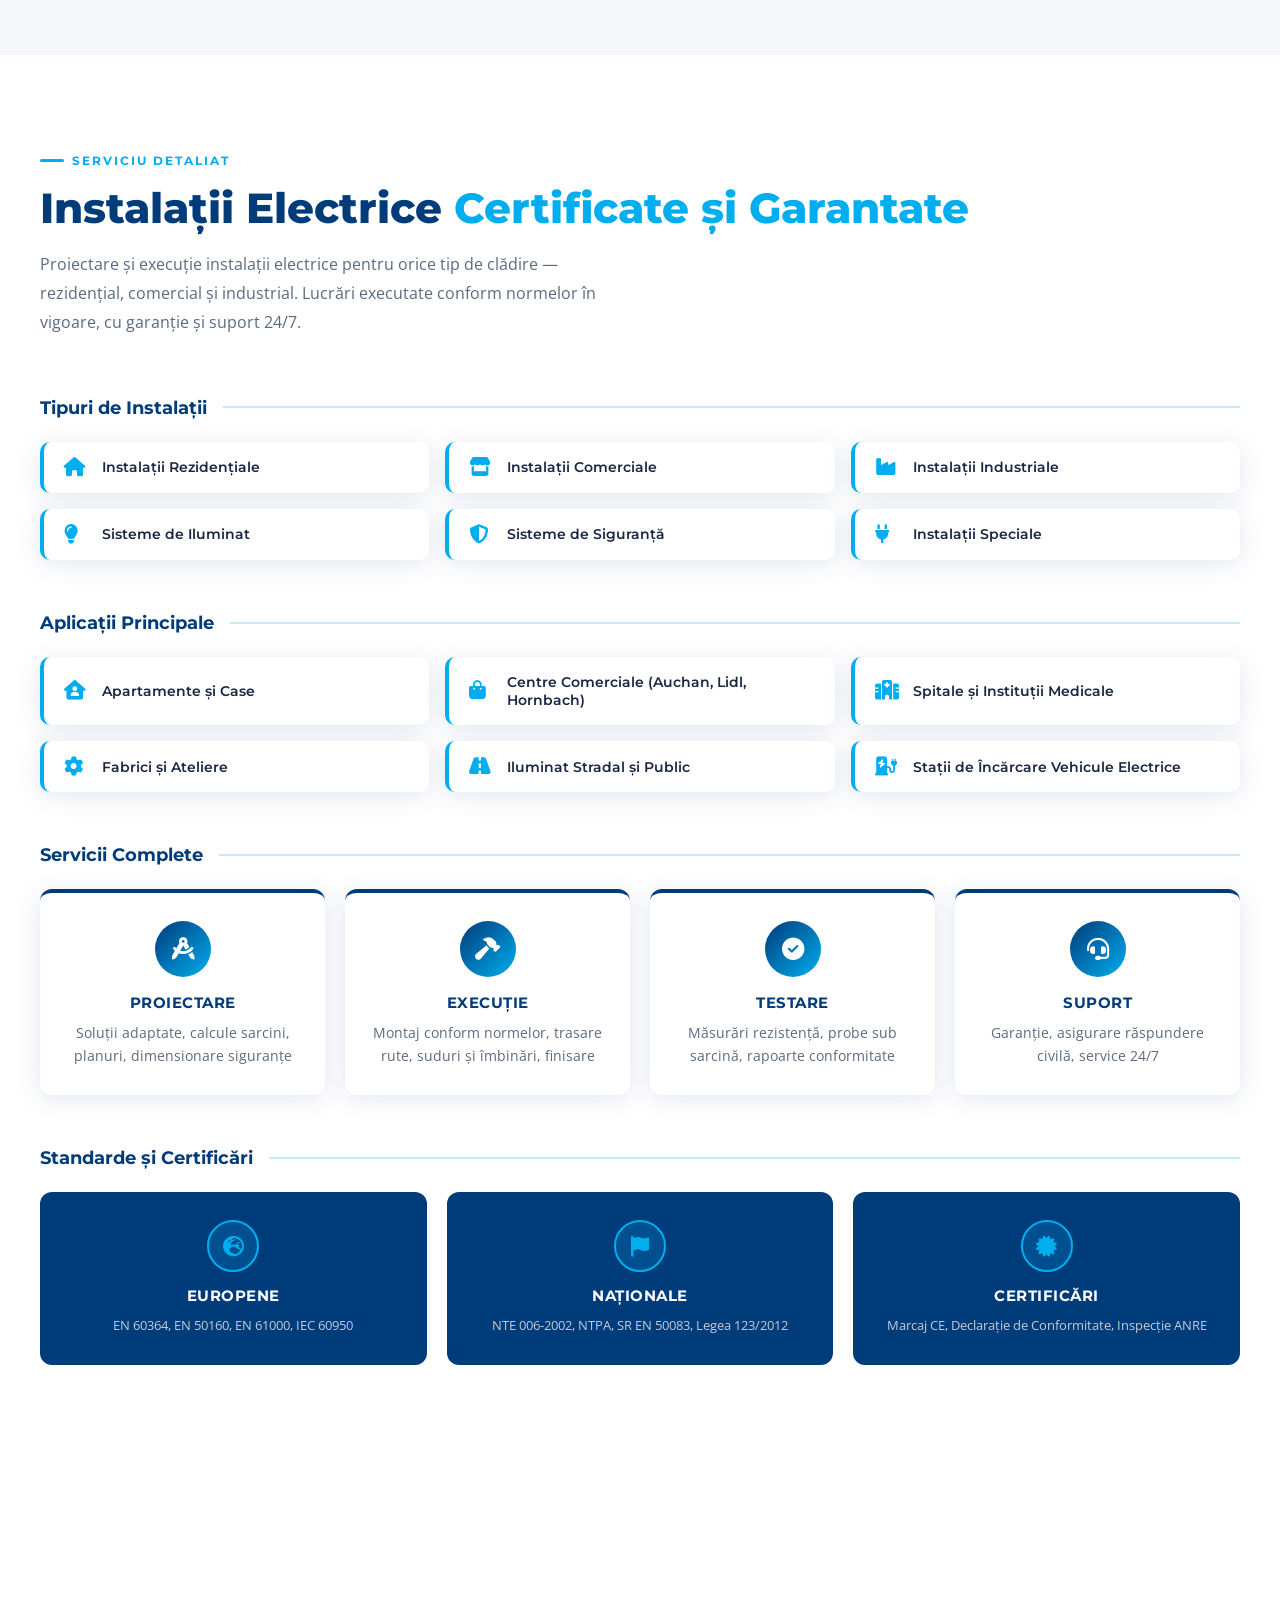
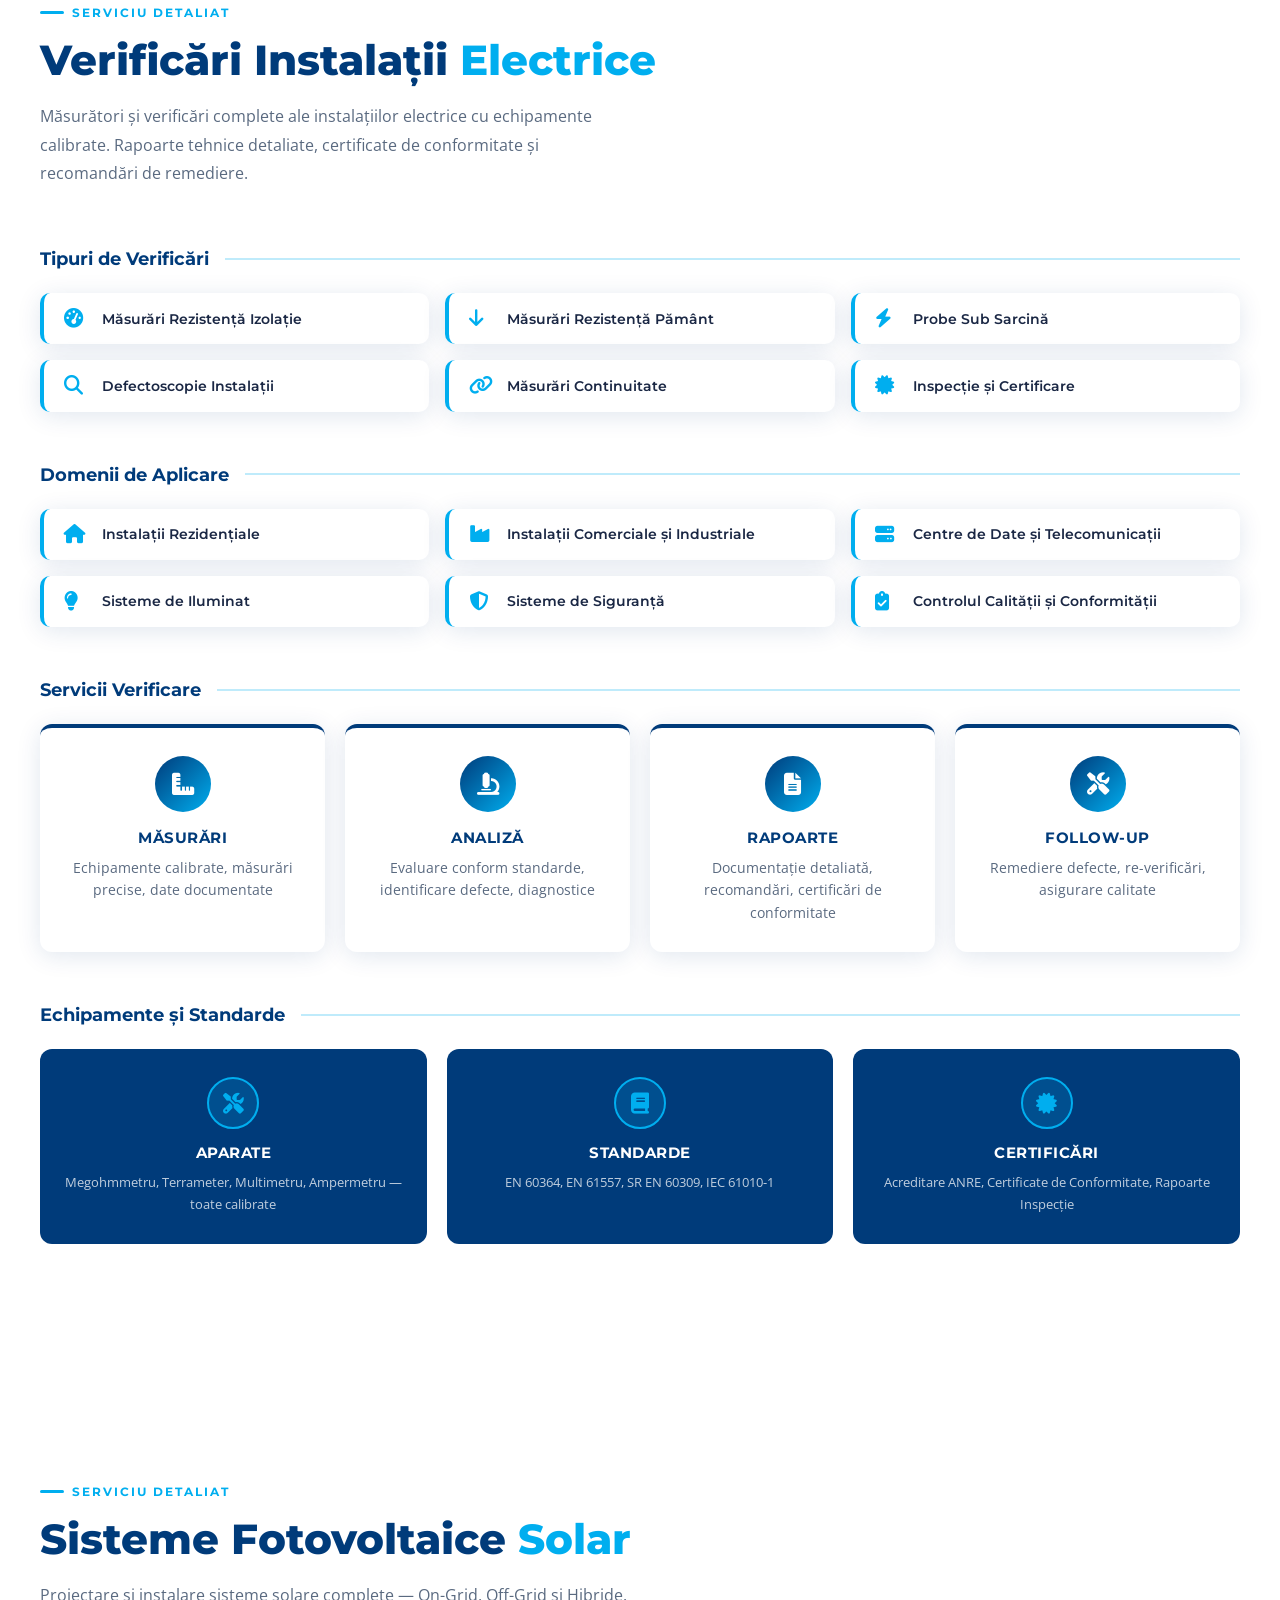
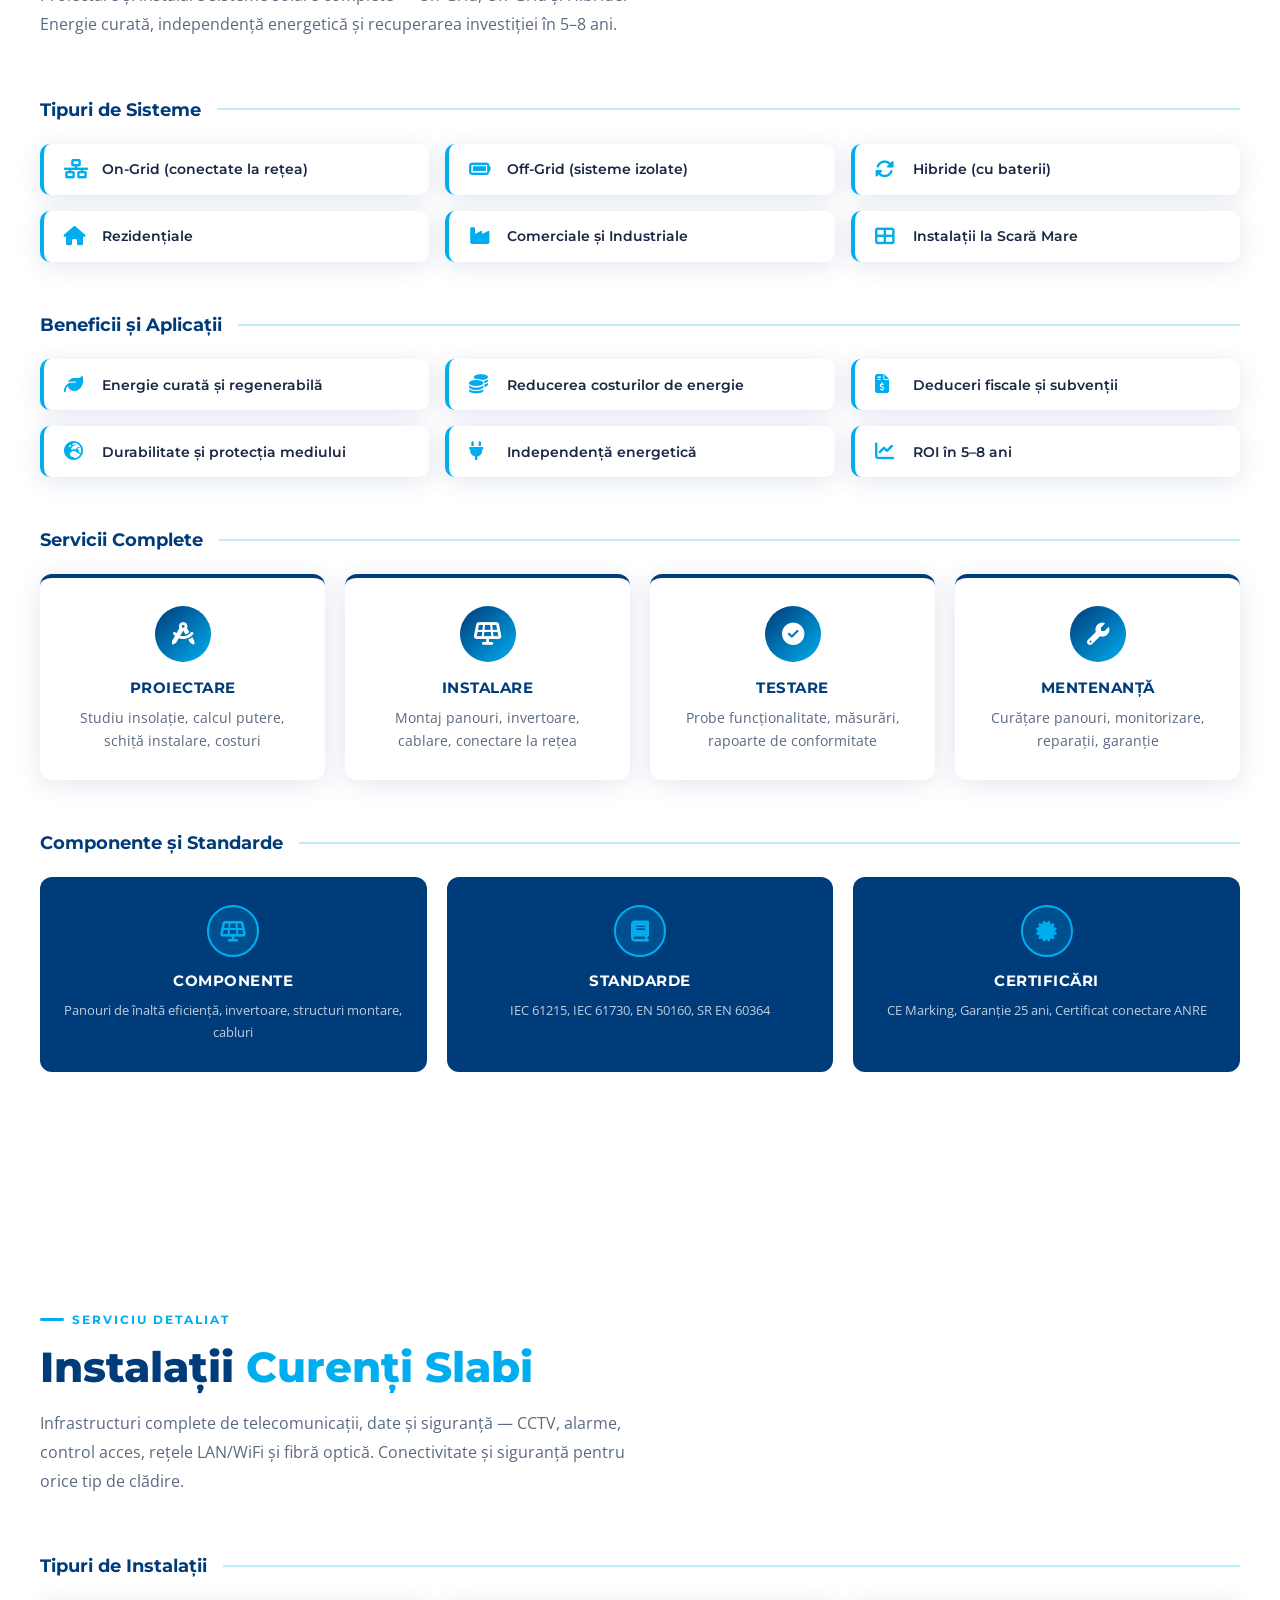
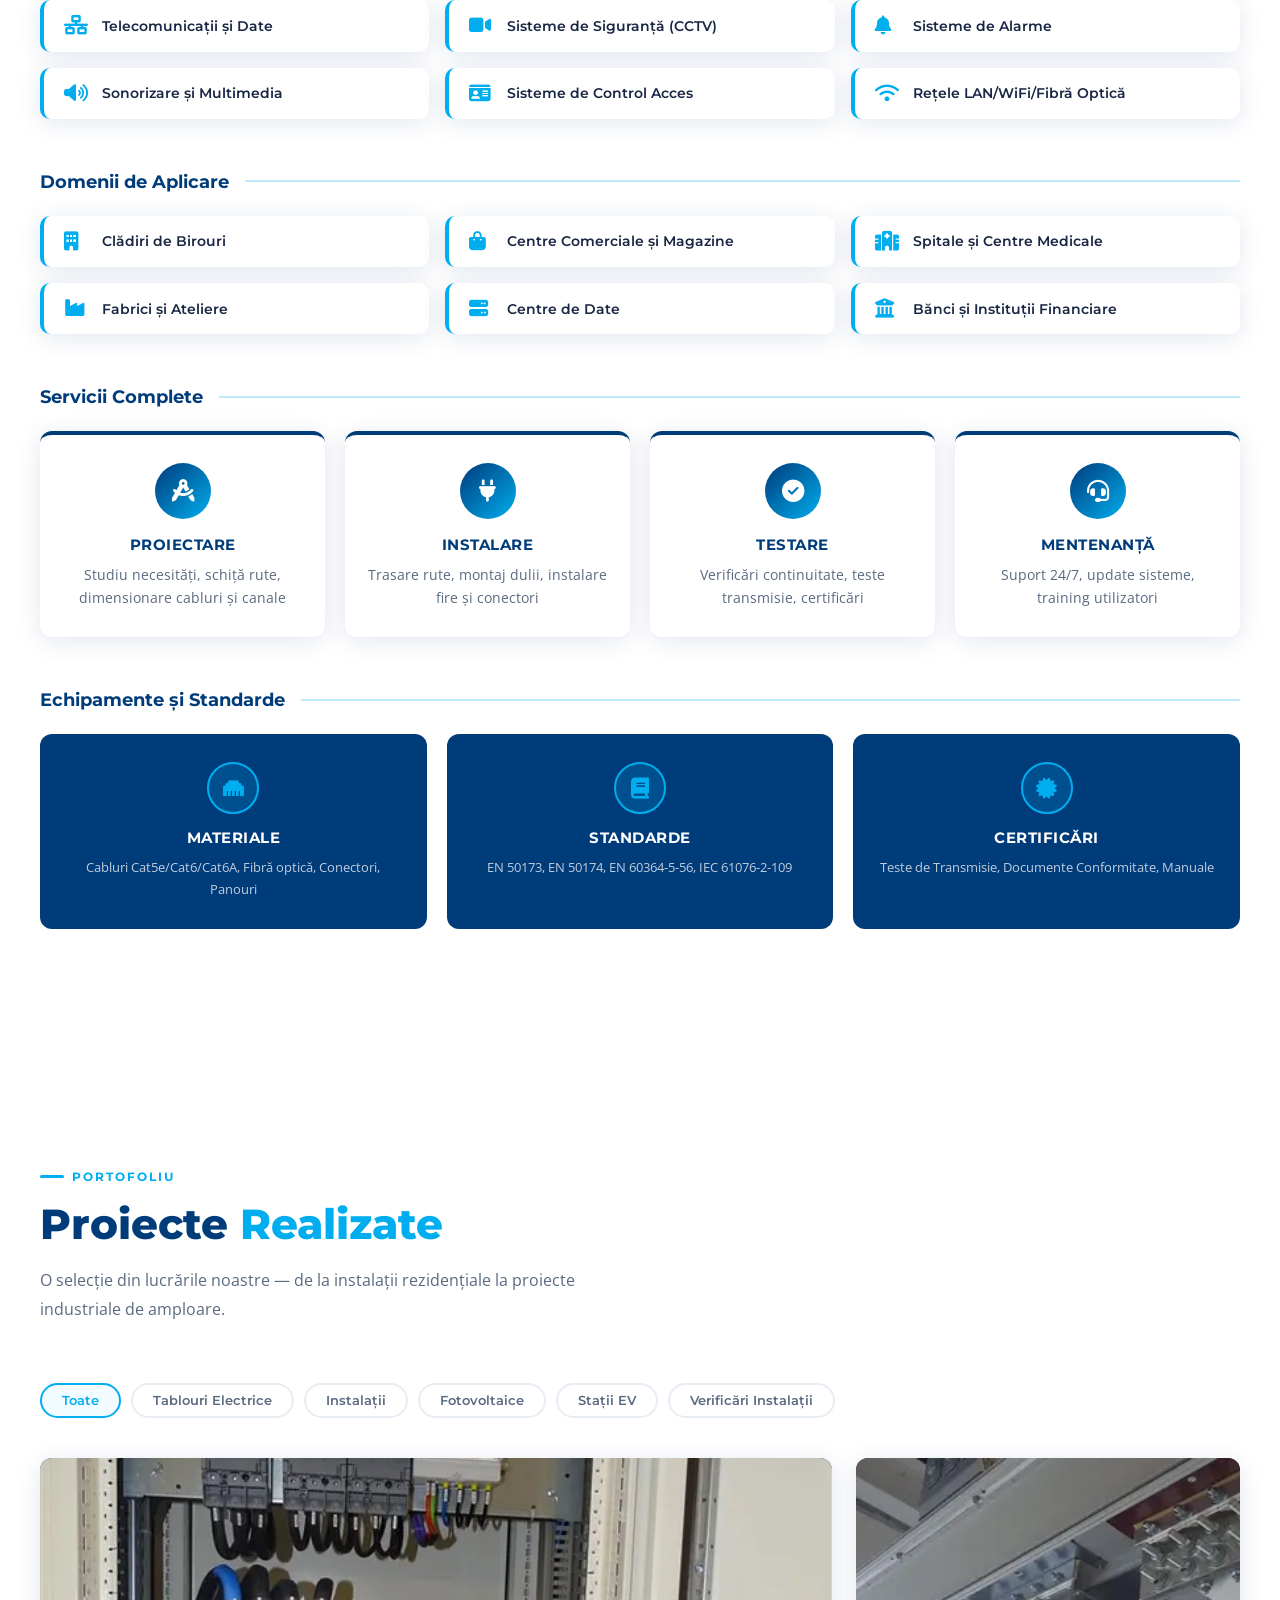
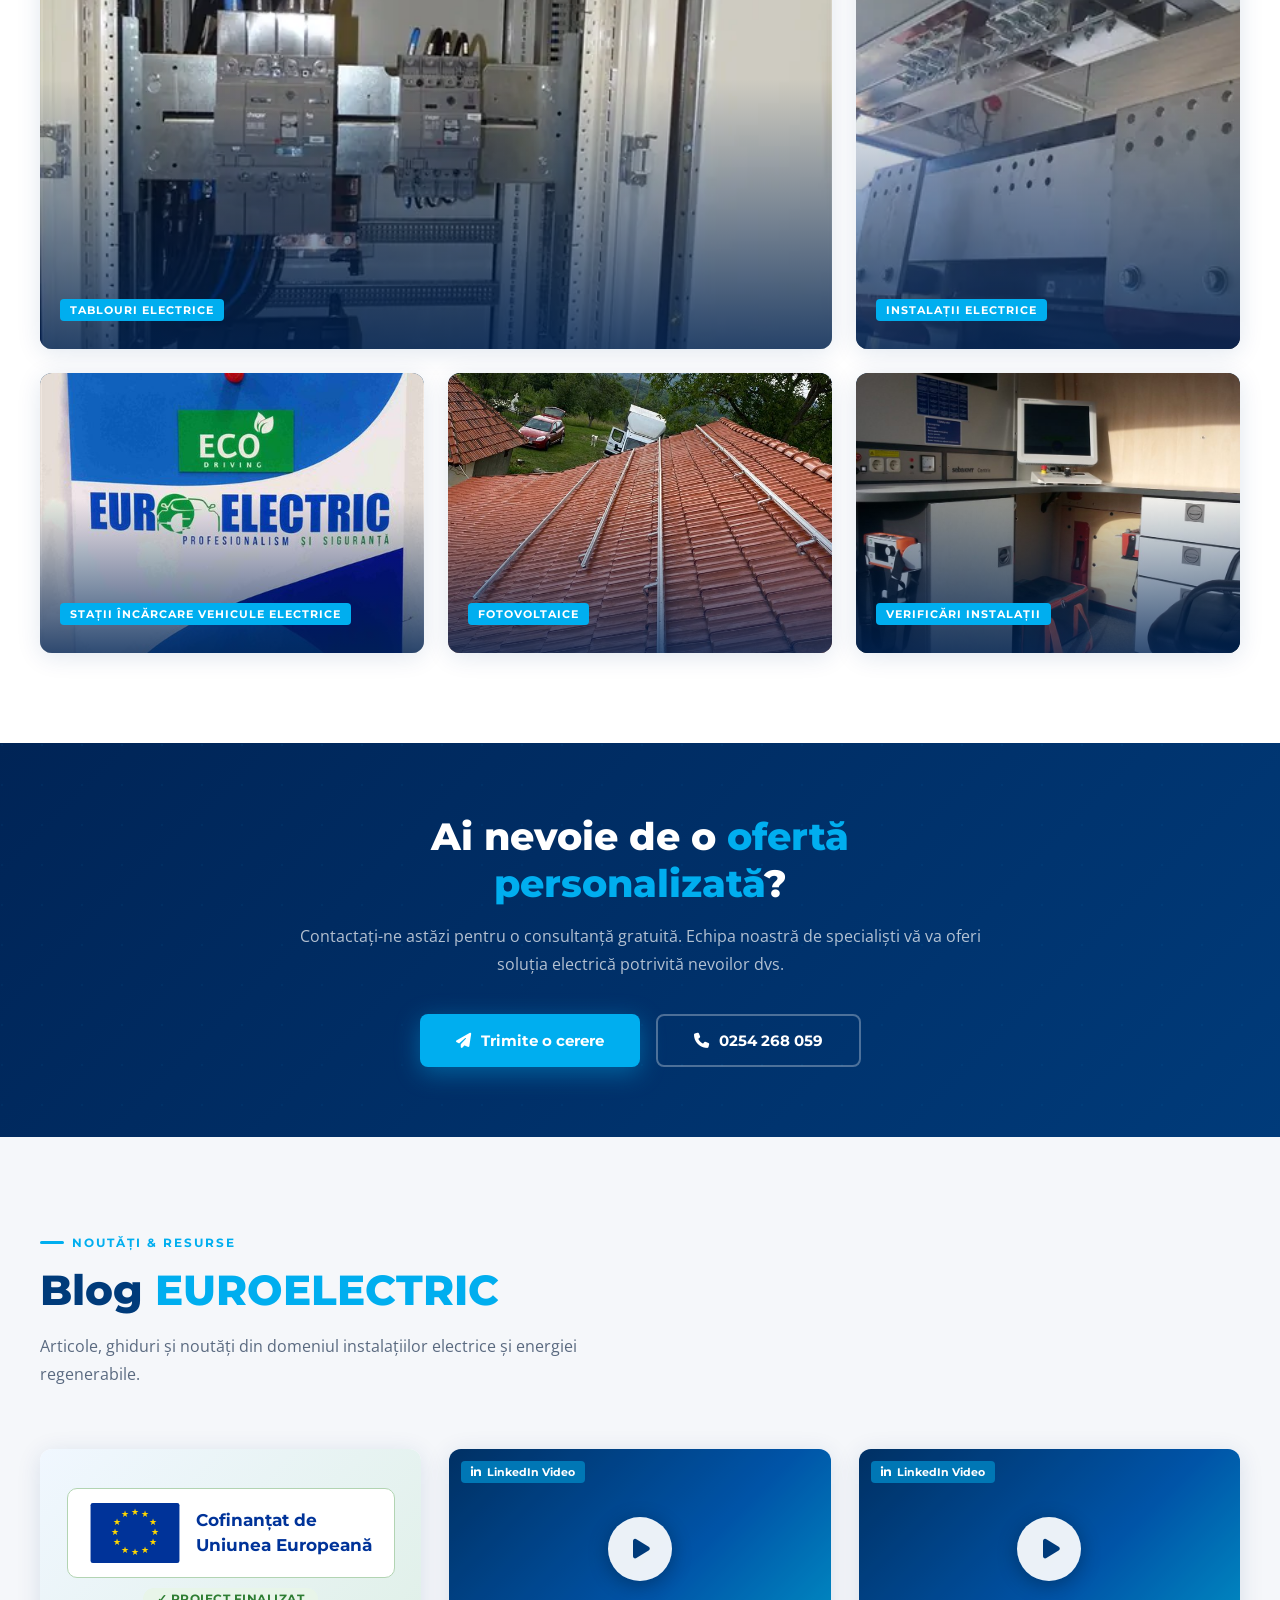
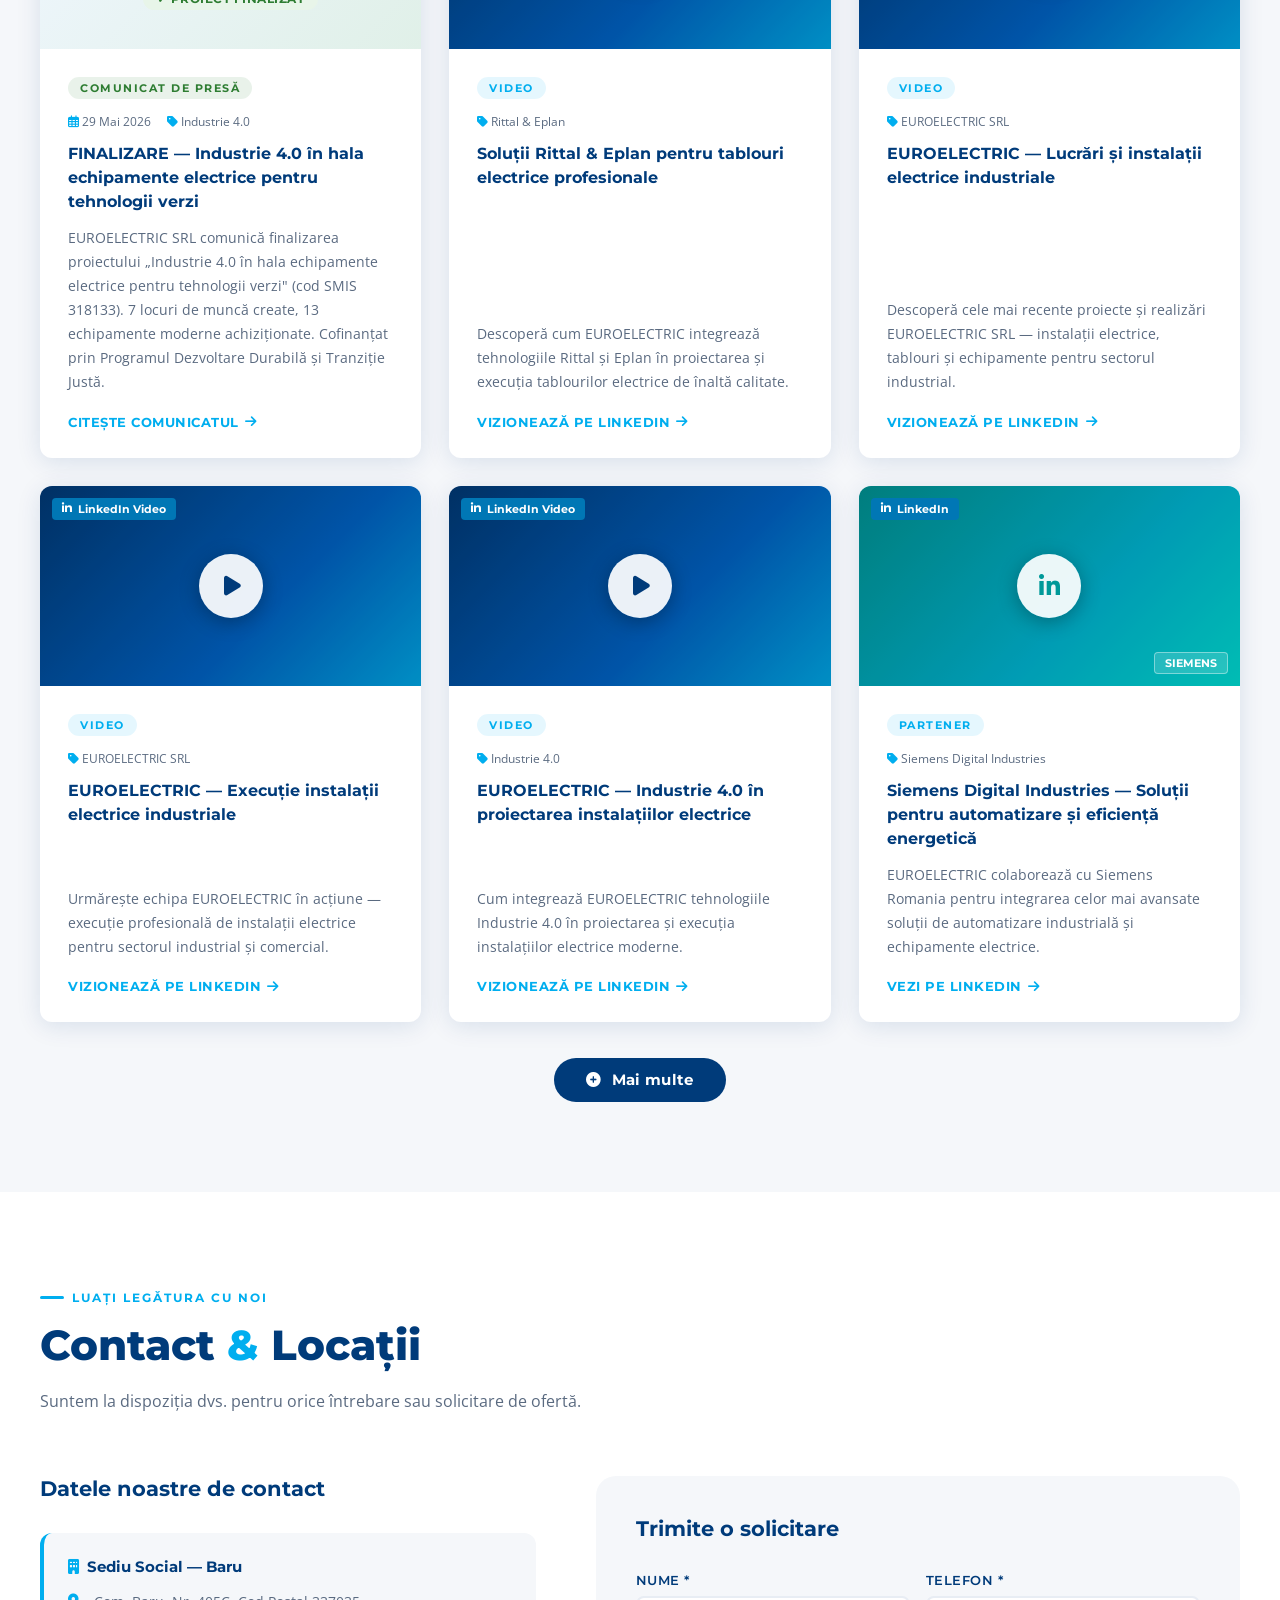
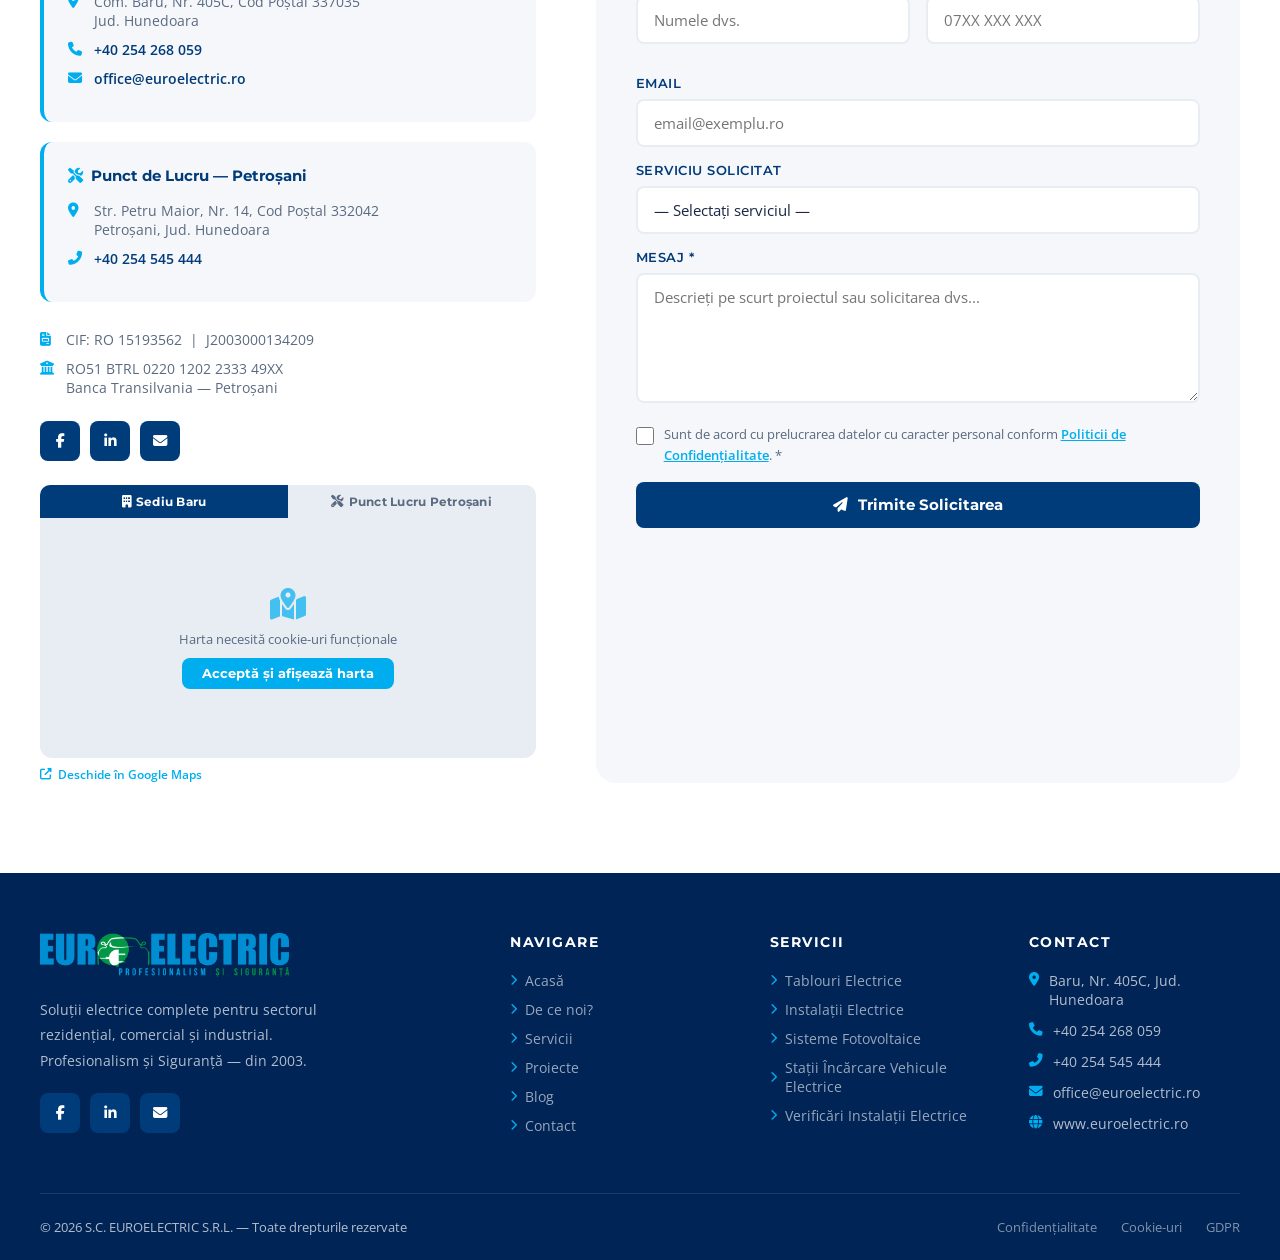
==== commit f196565f: "Imagini responsive cu srcset/picture (Pas 5/7) - 17 variante WebP -600w generate (Pillow LANCZOS, qu" ====
--- a/index.html
+++ b/index.html
@@ -199,7 +199,7 @@
 </div>
 <div class="hero-visual">
 <div class="hero-card-main">
-<img class="hero-photo" src="Materiale/Foto-sediu-optimizat.jpg" alt="Sediu EUROELECTRIC — Baru, Hunedoara" loading="eager">
+<picture><source media="(max-width: 700px)" srcset="Materiale/Foto-sediu-optimizat-600w.webp" type="image/webp"><img class="hero-photo" src="Materiale/Foto-sediu-optimizat.jpg" alt="Sediu EUROELECTRIC — Baru, Hunedoara" loading="eager"></picture>
 <div class="hero-photo-overlay"></div>
 </div>
 </div>
@@ -770,9 +770,9 @@
 <div class="project-slideshow" id="slideshow-tablou">
 <img loading="lazy" src="Materiale/Tablouri/Tablou1.jpg" alt="Tablou electric joasă tensiune proiectat și asamblat de EUROELECTRIC">
 <img loading="lazy" src="Materiale/Tablouri/Tablou2.jpg" alt="Tablou de distribuție industrială 400V — execuție EUROELECTRIC Hunedoara">
-<img loading="lazy" src="Materiale/Tablouri/Tablou3.jpg" alt="Panou electric comandă și automatizare — soluție personalizată EUROELECTRIC">
-<img loading="lazy" src="Materiale/Tablouri/Tablou4.jpg" alt="Tablou electric conform SR EN 61439 — proiectare și execuție EUROELECTRIC">
-<img loading="lazy" src="Materiale/Tablouri/Tablou5.jpg" alt="Tablou electric comercial și industrial — asamblat în România de EUROELECTRIC">
+<picture><source media="(max-width: 700px)" srcset="Materiale/Tablouri/Tablou3-600w.webp" type="image/webp"><img loading="lazy" src="Materiale/Tablouri/Tablou3.jpg" alt="Panou electric comandă și automatizare — soluție personalizată EUROELECTRIC"></picture>
+<picture><source media="(max-width: 700px)" srcset="Materiale/Tablouri/Tablou4-600w.webp" type="image/webp"><img loading="lazy" src="Materiale/Tablouri/Tablou4.jpg" alt="Tablou electric conform SR EN 61439 — proiectare și execuție EUROELECTRIC"></picture>
+<picture><source media="(max-width: 700px)" srcset="Materiale/Tablouri/Tablou5-600w.webp" type="image/webp"><img loading="lazy" src="Materiale/Tablouri/Tablou5.jpg" alt="Tablou electric comercial și industrial — asamblat în România de EUROELECTRIC"></picture>
 <img loading="lazy" src="Materiale/Tablouri/Tablou6.jpg" alt="Tablou electric cu echipamente Siemens și Rittal — EUROELECTRIC S.R.L.">
 </div>
 <div class="project-overlay-static">
@@ -786,8 +786,8 @@
 <div class="project-slideshow" id="slideshow-instalatii">
 <img loading="lazy" src="Materiale/Instalatii/MT1 .jpeg" alt="Instalații Electrice — Rețele subterane">
 <img loading="lazy" src="Materiale/Instalatii/Instalatii2.jpeg" alt="Instalații Electrice — Spații comerciale">
-<img loading="lazy" src="Materiale/Instalatii/MT 2.jpeg" alt="Instalații Electrice — Tablouri MT">
-<img loading="lazy" src="Materiale/Instalatii/Instalatii4.jpeg" alt="Instalații Electrice — Bare colectoare">
+<picture><source media="(max-width: 700px)" srcset="Materiale/Instalatii/MT-2-600w.webp" type="image/webp"><img loading="lazy" src="Materiale/Instalatii/MT 2.jpeg" alt="Instalații Electrice — Tablouri MT"></picture>
+<picture><source media="(max-width: 700px)" srcset="Materiale/Instalatii/Instalatii4-600w.webp" type="image/webp"><img loading="lazy" src="Materiale/Instalatii/Instalatii4.jpeg" alt="Instalații Electrice — Bare colectoare"></picture>
 <img loading="lazy" src="Materiale/Instalatii/Instalatii5.jpeg" alt="Instalații Electrice — Jgheaburi cablu industrial">
 <img loading="lazy" src="Materiale/Instalatii/MT 5 .jpeg" alt="Instalații Electrice — Tablouri MT Siemens">
 </div>
@@ -801,7 +801,7 @@
 <div class="project-card reveal reveal-delay-2" data-category="statii-ev">
 <div class="project-slideshow" id="slideshow-statii">
 <img loading="lazy" src="Materiale/StatiiIncarcare/StatiiEV1.jpg" alt="Stație de încărcare vehicule electrice instalată de EUROELECTRIC — Hunedoara">
-<img loading="lazy" src="Materiale/StatiiIncarcare/StatiiEV2.jpg" alt="Proiect stații încărcare EV — punere în funcțiune EUROELECTRIC S.R.L.">
+<picture><source media="(max-width: 700px)" srcset="Materiale/StatiiIncarcare/StatiiEV2-600w.webp" type="image/webp"><img loading="lazy" src="Materiale/StatiiIncarcare/StatiiEV2.jpg" alt="Proiect stații încărcare EV — punere în funcțiune EUROELECTRIC S.R.L."></picture>
 </div>
 <div class="project-overlay-static">
 <span class="project-tag">Stații Încărcare Vehicule Electrice</span>
@@ -812,10 +812,10 @@
 </div>
 <div class="project-card reveal reveal-delay-3" data-category="fotovoltaice">
 <div class="project-slideshow" id="slideshow-fotovoltaice">
-<img loading="lazy" src="Materiale/Fotovoltaice/Fotovoltaice1.jpg" alt="Panouri fotovoltaice instalate pe acoperiș industrial — Hunedoara">
-<img loading="lazy" src="Materiale/Fotovoltaice/Fotovoltaice2.jpg" alt="Sistem fotovoltaic industrial montat pe hală — Euroelectric">
-<img loading="lazy" src="Materiale/Fotovoltaice/Fotovoltaice3.jpg" alt="Instalare panouri solare — proiect comercial Hunedoara">
-<img loading="lazy" src="Materiale/Fotovoltaice/Fotovoltaice4.jpg" alt="Sistem fotovoltaic cu stocare energie — EUROELECTRIC S.R.L.">
+<picture><source media="(max-width: 700px)" srcset="Materiale/Fotovoltaice/Fotovoltaice1-600w.webp" type="image/webp"><img loading="lazy" src="Materiale/Fotovoltaice/Fotovoltaice1.jpg" alt="Panouri fotovoltaice instalate pe acoperiș industrial — Hunedoara"></picture>
+<picture><source media="(max-width: 700px)" srcset="Materiale/Fotovoltaice/Fotovoltaice2-600w.webp" type="image/webp"><img loading="lazy" src="Materiale/Fotovoltaice/Fotovoltaice2.jpg" alt="Sistem fotovoltaic industrial montat pe hală — Euroelectric"></picture>
+<picture><source media="(max-width: 700px)" srcset="Materiale/Fotovoltaice/Fotovoltaice3-600w.webp" type="image/webp"><img loading="lazy" src="Materiale/Fotovoltaice/Fotovoltaice3.jpg" alt="Instalare panouri solare — proiect comercial Hunedoara"></picture>
+<picture><source media="(max-width: 700px)" srcset="Materiale/Fotovoltaice/Fotovoltaice4-600w.webp" type="image/webp"><img loading="lazy" src="Materiale/Fotovoltaice/Fotovoltaice4.jpg" alt="Sistem fotovoltaic cu stocare energie — EUROELECTRIC S.R.L."></picture>
 </div>
 <div class="project-overlay-static">
 <span class="project-tag">Fotovoltaice</span>
@@ -826,12 +826,12 @@
 </div>
 <div class="project-card reveal reveal-delay-3" data-category="verificari">
 <div class="project-slideshow" id="slideshow-verificari">
-<img loading="lazy" src="Materiale/VERIFICARI/VERIFICARI1.jpg" alt="Verificări instalații electrice cu autolaborator SEBAKMT Centrix 1">
-<img loading="lazy" src="Materiale/VERIFICARI/VERIFICARI2.jpg" alt="Măsurători și testare instalații electrice industriale — EUROELECTRIC">
-<img loading="lazy" src="Materiale/VERIFICARI/VERIFICARI3.jpg" alt="Inspecție termografică instalații electrice — Hunedoara">
-<img loading="lazy" src="Materiale/Laborator PRAM/LABORATOR1.jpg" alt="Laborator verificări electrice PRAM — EUROELECTRIC S.R.L.">
-<img loading="lazy" src="Materiale/Laborator PRAM/LABORATOR2.jpg" alt="Echipamente laborator autorizat verificări electrice">
-<img loading="lazy" src="Materiale/Laborator PRAM/LABORATOR3.jpg" alt="Laborator PRAM — testare și certificare instalații electrice">
+<picture><source media="(max-width: 700px)" srcset="Materiale/VERIFICARI/VERIFICARI1-600w.webp" type="image/webp"><img loading="lazy" src="Materiale/VERIFICARI/VERIFICARI1.jpg" alt="Verificări instalații electrice cu autolaborator SEBAKMT Centrix 1"></picture>
+<picture><source media="(max-width: 700px)" srcset="Materiale/VERIFICARI/VERIFICARI2-600w.webp" type="image/webp"><img loading="lazy" src="Materiale/VERIFICARI/VERIFICARI2.jpg" alt="Măsurători și testare instalații electrice industriale — EUROELECTRIC"></picture>
+<picture><source media="(max-width: 700px)" srcset="Materiale/VERIFICARI/VERIFICARI3-600w.webp" type="image/webp"><img loading="lazy" src="Materiale/VERIFICARI/VERIFICARI3.jpg" alt="Inspecție termografică instalații electrice — Hunedoara"></picture>
+<picture><source media="(max-width: 700px)" srcset="Materiale/Laborator PRAM/LABORATOR1-600w.webp" type="image/webp"><img loading="lazy" src="Materiale/Laborator PRAM/LABORATOR1.jpg" alt="Laborator verificări electrice PRAM — EUROELECTRIC S.R.L."></picture>
+<picture><source media="(max-width: 700px)" srcset="Materiale/Laborator PRAM/LABORATOR2-600w.webp" type="image/webp"><img loading="lazy" src="Materiale/Laborator PRAM/LABORATOR2.jpg" alt="Echipamente laborator autorizat verificări electrice"></picture>
+<picture><source media="(max-width: 700px)" srcset="Materiale/Laborator PRAM/LABORATOR3-600w.webp" type="image/webp"><img loading="lazy" src="Materiale/Laborator PRAM/LABORATOR3.jpg" alt="Laborator PRAM — testare și certificare instalații electrice"></picture>
 </div>
 <div class="project-overlay-static">
 <span class="project-tag">Verificări Instalații</span>
--- a/euroelectric.css
+++ b/euroelectric.css
@@ -949,6 +949,23 @@
 .cert-banner { padding: 20px; }
 .cert-banner-inner { flex-direction: column; align-items: flex-start; }
 .why-features { gap: 16px; }
+/* ===== IERARHIE TIPOGRAFICA MOBIL (Pas 4/7) ===== */
+/* Titlul de sectiune: mai mare ca diferenta vs corp sa fie clara */
+.section-title { font-size: 2rem; line-height: 1.15; margin-bottom: 14px; letter-spacing: -0.5px; }
+.section-tag { font-size: 0.72rem; letter-spacing: 1.4px; margin-bottom: 14px; }
+/* Descriere: mai mica si cu line-height confortabil */
+.section-desc { font-size: 0.95rem; line-height: 1.7; margin-bottom: 40px; }
+/* H3 in carduri: clar mai mic ca section-title */
+.service-body h3, .te-srv-card h4, .te-std-card h4,
+.why-feature-text h4, .blog-card-body h3,
+.contact-form h3, .contact-info h3 { font-size: 1.05rem; line-height: 1.3; }
+.te-subtitle { font-size: 1.15rem !important; }
+/* Texte sub-titluri: contrast mai mare cu titlul */
+.service-body p, .te-srv-card p, .te-std-card p,
+.why-feature-text p, .blog-card-body p { font-size: 0.88rem; line-height: 1.65; }
+/* CTA banner h2: scalare proportionala */
+.cta-banner h2 { font-size: 1.7rem !important; line-height: 1.2; }
+.cta-banner p { font-size: 0.92rem; line-height: 1.6; }
 }
 @media (max-width: 480px) {
 section { padding: 50px 16px; }
@@ -957,7 +974,13 @@
 .hero-title { font-size: clamp(1.6rem, 7vw, 2.2rem); }
 .hero-badge { font-size: 0.65rem; padding: 6px 12px; }
 .hero-content { padding: 24px 20px; border-radius: 12px; }
-.section-title { font-size: clamp(1.6rem, 6vw, 2.2rem); }
+.section-title { font-size: 1.75rem; line-height: 1.15; letter-spacing: -0.4px; }
+.section-desc { font-size: 0.92rem; line-height: 1.7; margin-bottom: 36px; }
+.section-tag { font-size: 0.7rem; }
+.service-body h3, .blog-card-body h3, .te-srv-card h4 { font-size: 1rem; }
+.service-body p, .blog-card-body p, .te-srv-card p { font-size: 0.85rem; }
+.te-subtitle { font-size: 1.05rem !important; }
+.cta-banner h2 { font-size: 1.5rem !important; }
 .service-card, .project-card, .blog-card { border-radius: 12px; }
 .footer-bottom { flex-direction: column; gap: 12px; text-align: center; }
 .footer-bottom-links { justify-content: center; flex-wrap: wrap; }
@@ -970,9 +993,29 @@
 .animate-delay-2 { animation-delay: 0.3s; opacity: 0; }
 .animate-delay-3 { animation-delay: 0.45s; opacity: 0; }
 .animate-delay-4 { animation-delay: 0.6s; opacity: 0; }
+/* <picture> ramane transparent ca layout — imaginea din interior se comporta ca inainte */
+picture { display: contents; }
 .reveal { opacity: 0; transform: translateY(28px); transition: opacity 0.6s ease, transform 0.6s ease; }
 .reveal.visible { opacity: 1; transform: translateY(0); }
 .reveal-delay-1 { transition-delay: 0.1s; }
 .reveal-delay-2 { transition-delay: 0.2s; }
 .reveal-delay-3 { transition-delay: 0.3s; }
 .reveal-delay-4 { transition-delay: 0.4s; }
+.reveal-delay-5 { transition-delay: 0.5s; }
+/* ===== VARIANTE ANIMATII SCROLL (mai variate) ===== */
+.reveal-left { transform: translateX(-40px) translateY(0); }
+.reveal-left.visible { transform: translateX(0) translateY(0); }
+.reveal-right { transform: translateX(40px) translateY(0); }
+.reveal-right.visible { transform: translateX(0) translateY(0); }
+.reveal-scale { transform: scale(0.85) translateY(0); transition: opacity 0.7s cubic-bezier(0.34, 1.56, 0.64, 1), transform 0.7s cubic-bezier(0.34, 1.56, 0.64, 1); }
+.reveal-scale.visible { transform: scale(1) translateY(0); }
+.reveal-zoom { transform: scale(1.08); transition: opacity 0.6s ease, transform 0.7s ease; }
+.reveal-zoom.visible { transform: scale(1); }
+.reveal-flip { transform: perspective(800px) rotateY(-12deg) translateY(0); transform-origin: left center; transition: opacity 0.7s ease, transform 0.7s ease; }
+.reveal-flip.visible { transform: perspective(800px) rotateY(0) translateY(0); }
+/* Respecta prefers-reduced-motion */
+@media (prefers-reduced-motion: reduce) {
+  .reveal, .reveal-left, .reveal-right, .reveal-scale, .reveal-zoom, .reveal-flip {
+    transform: none !important; transition: opacity 0.3s ease !important;
+  }
+}
--- a/euroelectric.css
+++ b/euroelectric.css
@@ -949,6 +949,23 @@
 .cert-banner { padding: 20px; }
 .cert-banner-inner { flex-direction: column; align-items: flex-start; }
 .why-features { gap: 16px; }
+/* ===== IERARHIE TIPOGRAFICA MOBIL (Pas 4/7) ===== */
+/* Titlul de sectiune: mai mare ca diferenta vs corp sa fie clara */
+.section-title { font-size: 2rem; line-height: 1.15; margin-bottom: 14px; letter-spacing: -0.5px; }
+.section-tag { font-size: 0.72rem; letter-spacing: 1.4px; margin-bottom: 14px; }
+/* Descriere: mai mica si cu line-height confortabil */
+.section-desc { font-size: 0.95rem; line-height: 1.7; margin-bottom: 40px; }
+/* H3 in carduri: clar mai mic ca section-title */
+.service-body h3, .te-srv-card h4, .te-std-card h4,
+.why-feature-text h4, .blog-card-body h3,
+.contact-form h3, .contact-info h3 { font-size: 1.05rem; line-height: 1.3; }
+.te-subtitle { font-size: 1.15rem !important; }
+/* Texte sub-titluri: contrast mai mare cu titlul */
+.service-body p, .te-srv-card p, .te-std-card p,
+.why-feature-text p, .blog-card-body p { font-size: 0.88rem; line-height: 1.65; }
+/* CTA banner h2: scalare proportionala */
+.cta-banner h2 { font-size: 1.7rem !important; line-height: 1.2; }
+.cta-banner p { font-size: 0.92rem; line-height: 1.6; }
 }
 @media (max-width: 480px) {
 section { padding: 50px 16px; }
@@ -957,7 +974,13 @@
 .hero-title { font-size: clamp(1.6rem, 7vw, 2.2rem); }
 .hero-badge { font-size: 0.65rem; padding: 6px 12px; }
 .hero-content { padding: 24px 20px; border-radius: 12px; }
-.section-title { font-size: clamp(1.6rem, 6vw, 2.2rem); }
+.section-title { font-size: 1.75rem; line-height: 1.15; letter-spacing: -0.4px; }
+.section-desc { font-size: 0.92rem; line-height: 1.7; margin-bottom: 36px; }
+.section-tag { font-size: 0.7rem; }
+.service-body h3, .blog-card-body h3, .te-srv-card h4 { font-size: 1rem; }
+.service-body p, .blog-card-body p, .te-srv-card p { font-size: 0.85rem; }
+.te-subtitle { font-size: 1.05rem !important; }
+.cta-banner h2 { font-size: 1.5rem !important; }
 .service-card, .project-card, .blog-card { border-radius: 12px; }
 .footer-bottom { flex-direction: column; gap: 12px; text-align: center; }
 .footer-bottom-links { justify-content: center; flex-wrap: wrap; }
@@ -970,9 +993,29 @@
 .animate-delay-2 { animation-delay: 0.3s; opacity: 0; }
 .animate-delay-3 { animation-delay: 0.45s; opacity: 0; }
 .animate-delay-4 { animation-delay: 0.6s; opacity: 0; }
+/* <picture> ramane transparent ca layout — imaginea din interior se comporta ca inainte */
+picture { display: contents; }
 .reveal { opacity: 0; transform: translateY(28px); transition: opacity 0.6s ease, transform 0.6s ease; }
 .reveal.visible { opacity: 1; transform: translateY(0); }
 .reveal-delay-1 { transition-delay: 0.1s; }
 .reveal-delay-2 { transition-delay: 0.2s; }
 .reveal-delay-3 { transition-delay: 0.3s; }
 .reveal-delay-4 { transition-delay: 0.4s; }
+.reveal-delay-5 { transition-delay: 0.5s; }
+/* ===== VARIANTE ANIMATII SCROLL (mai variate) ===== */
+.reveal-left { transform: translateX(-40px) translateY(0); }
+.reveal-left.visible { transform: translateX(0) translateY(0); }
+.reveal-right { transform: translateX(40px) translateY(0); }
+.reveal-right.visible { transform: translateX(0) translateY(0); }
+.reveal-scale { transform: scale(0.85) translateY(0); transition: opacity 0.7s cubic-bezier(0.34, 1.56, 0.64, 1), transform 0.7s cubic-bezier(0.34, 1.56, 0.64, 1); }
+.reveal-scale.visible { transform: scale(1) translateY(0); }
+.reveal-zoom { transform: scale(1.08); transition: opacity 0.6s ease, transform 0.7s ease; }
+.reveal-zoom.visible { transform: scale(1); }
+.reveal-flip { transform: perspective(800px) rotateY(-12deg) translateY(0); transform-origin: left center; transition: opacity 0.7s ease, transform 0.7s ease; }
+.reveal-flip.visible { transform: perspective(800px) rotateY(0) translateY(0); }
+/* Respecta prefers-reduced-motion */
+@media (prefers-reduced-motion: reduce) {
+  .reveal, .reveal-left, .reveal-right, .reveal-scale, .reveal-zoom, .reveal-flip {
+    transform: none !important; transition: opacity 0.3s ease !important;
+  }
+}
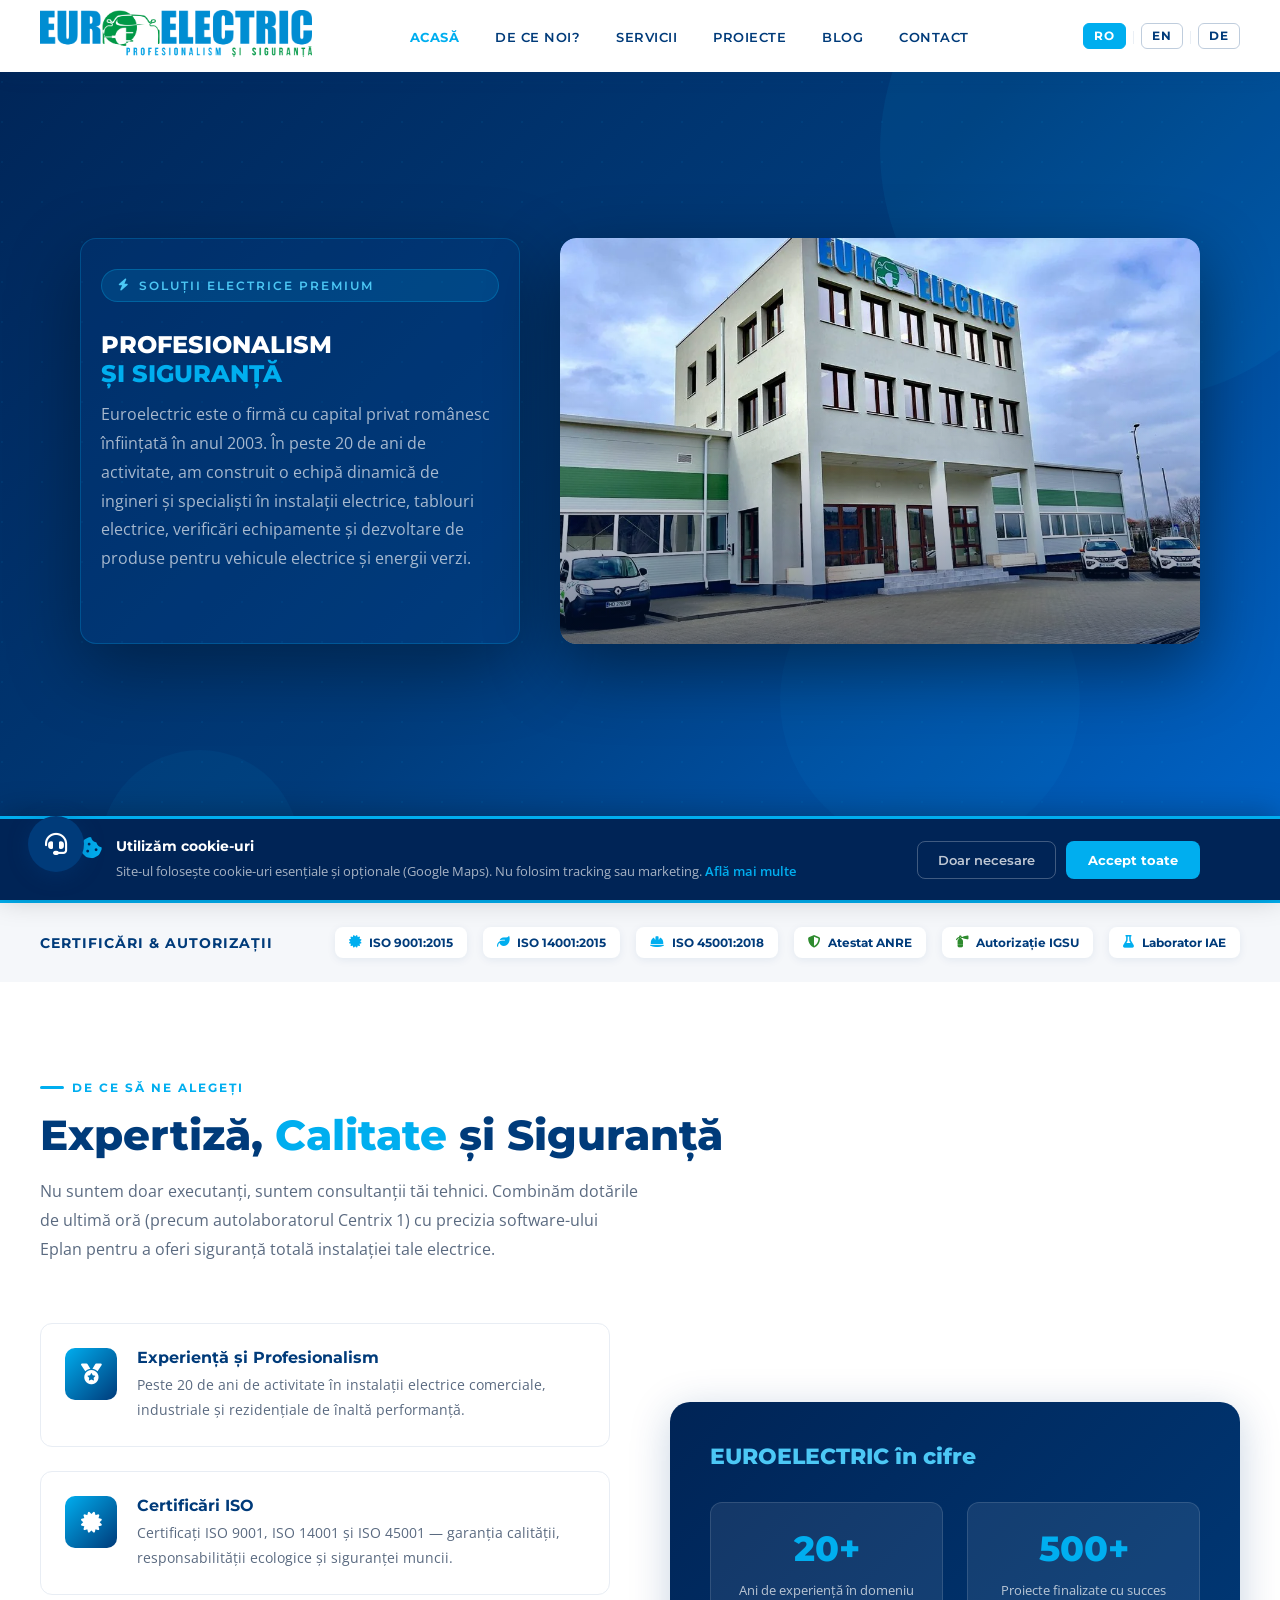
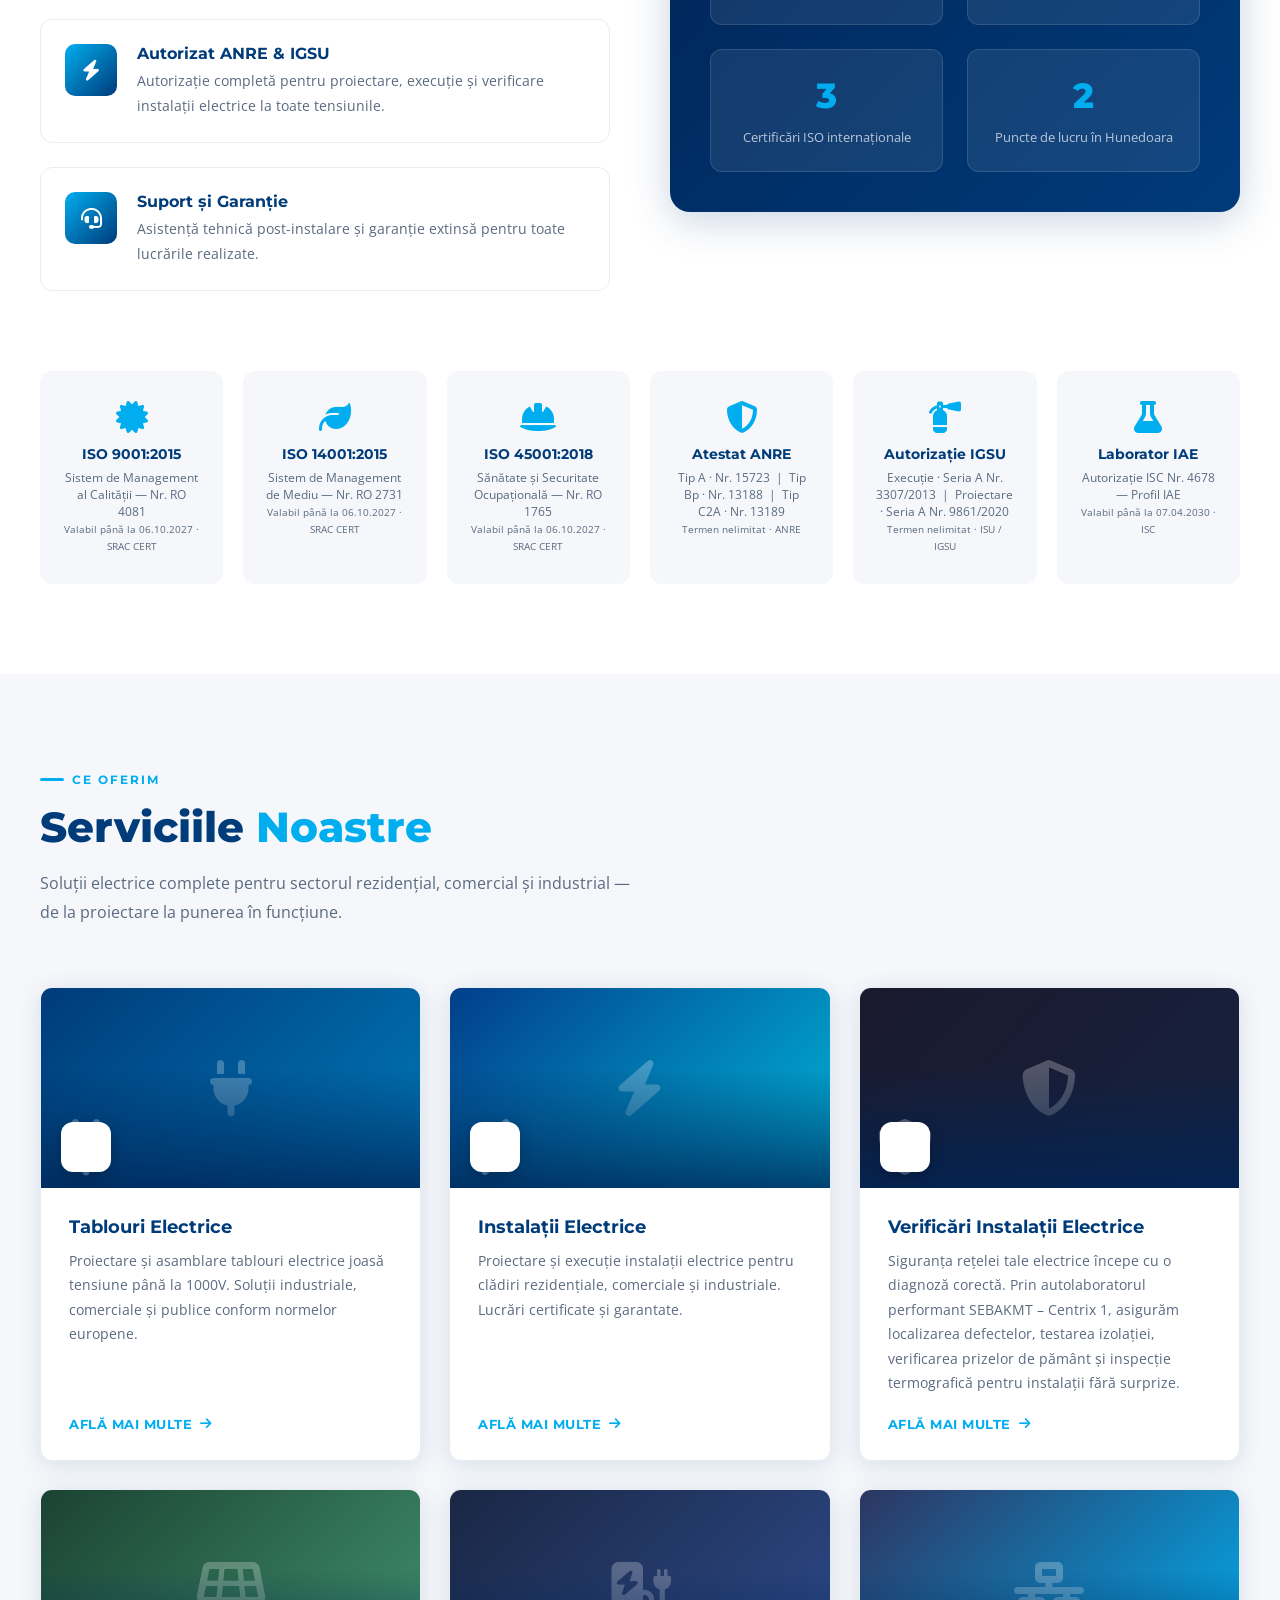
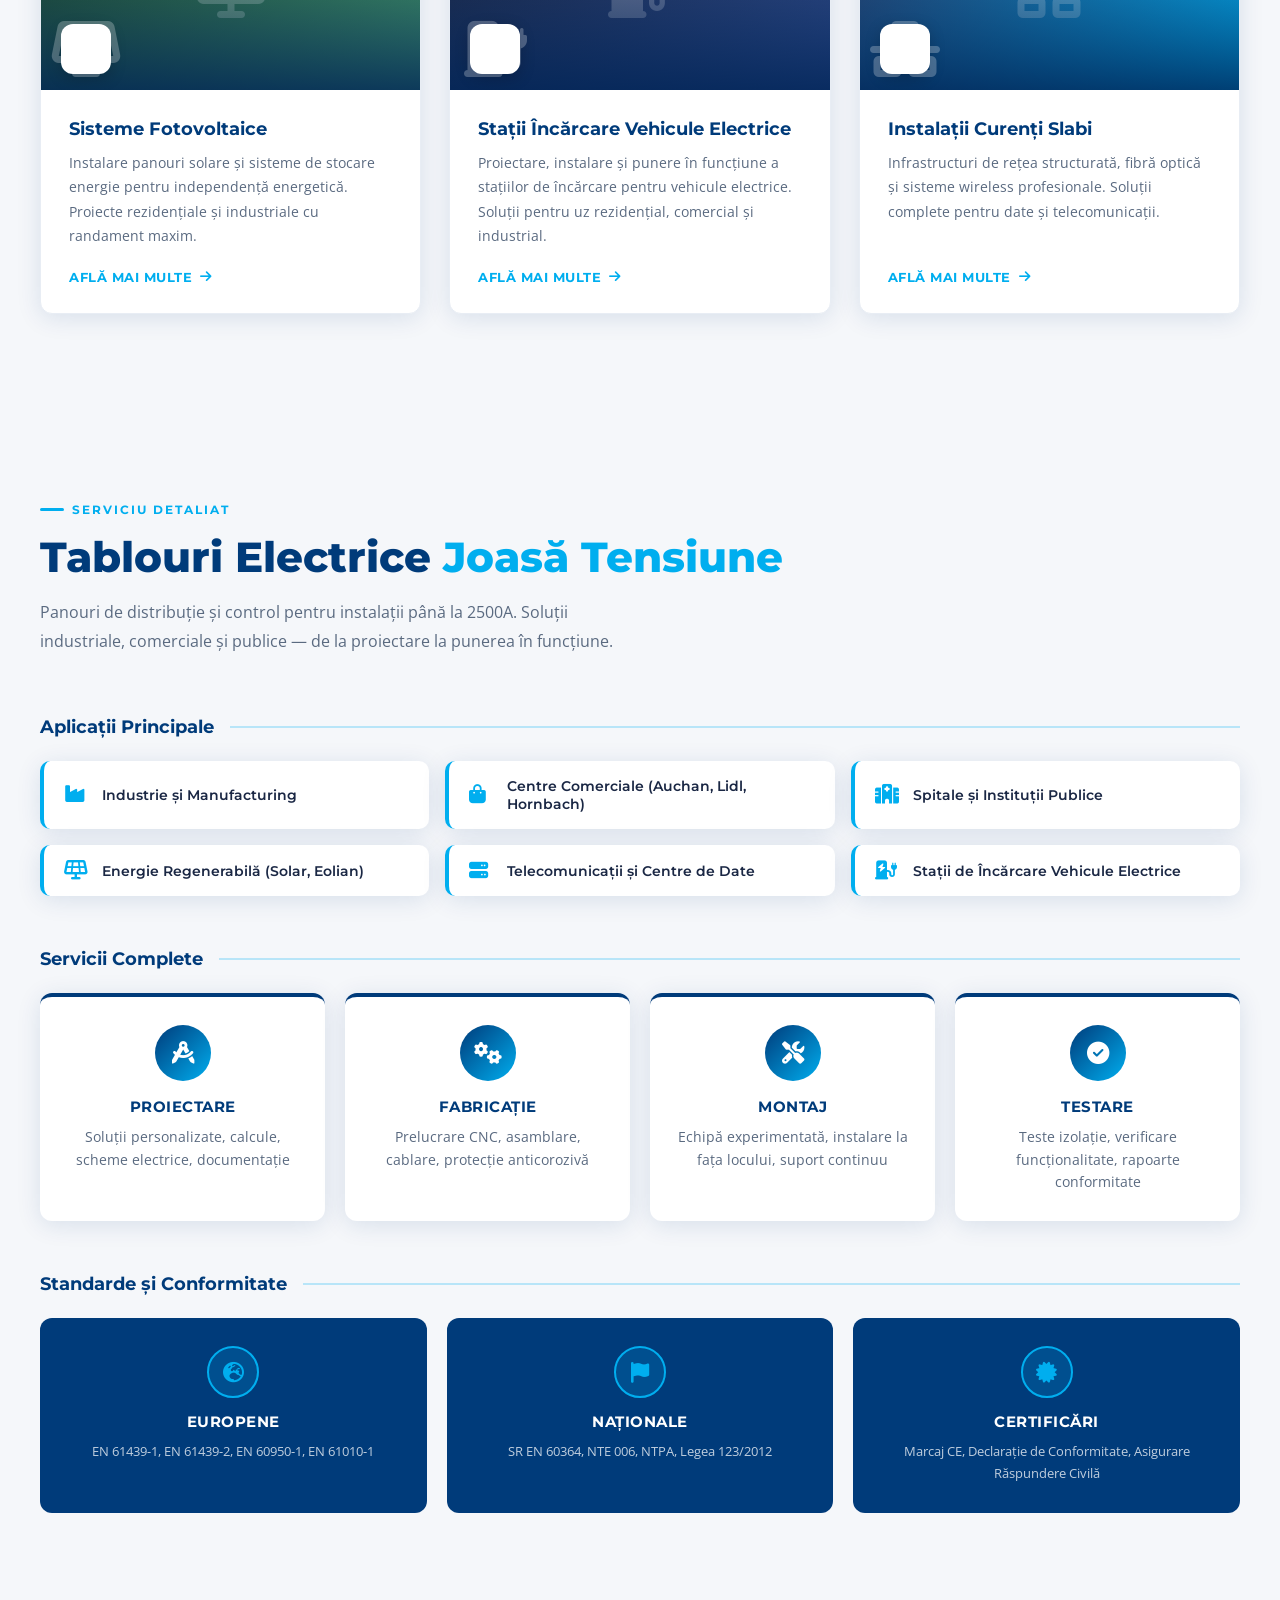
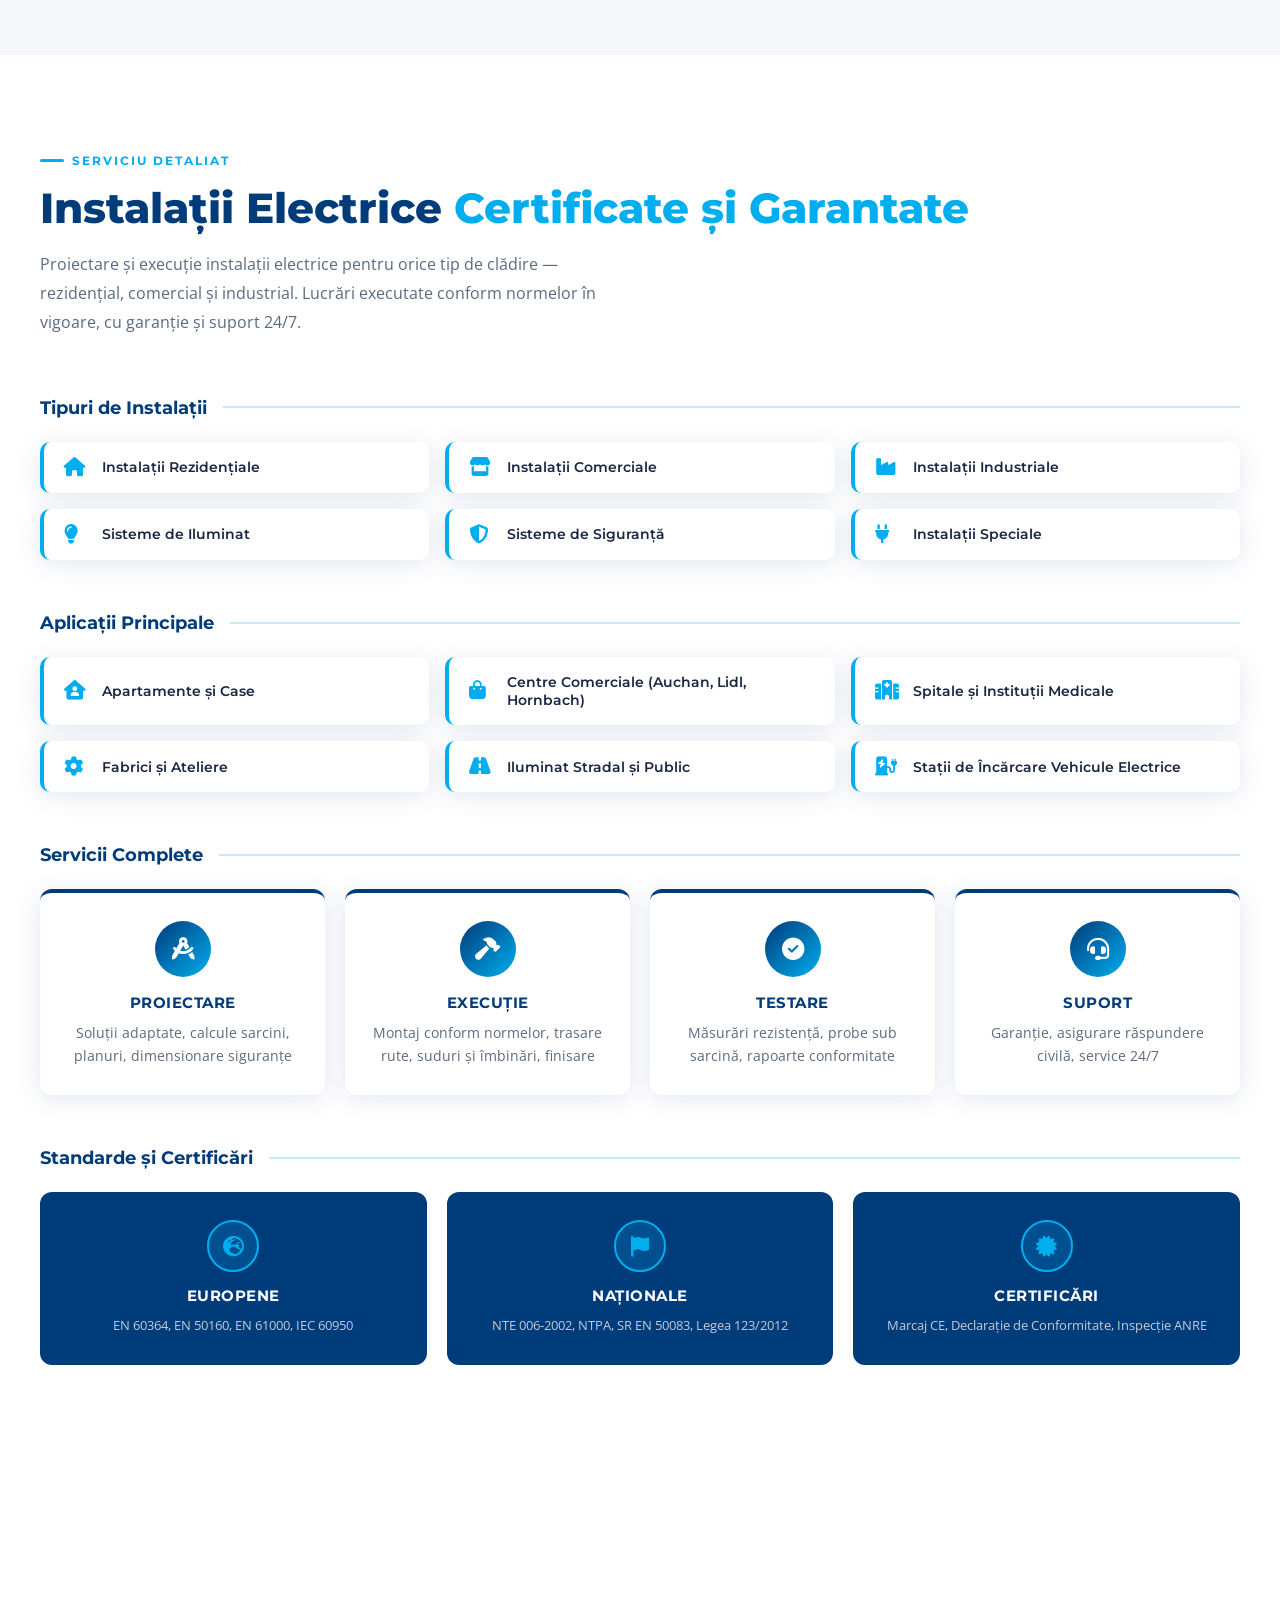
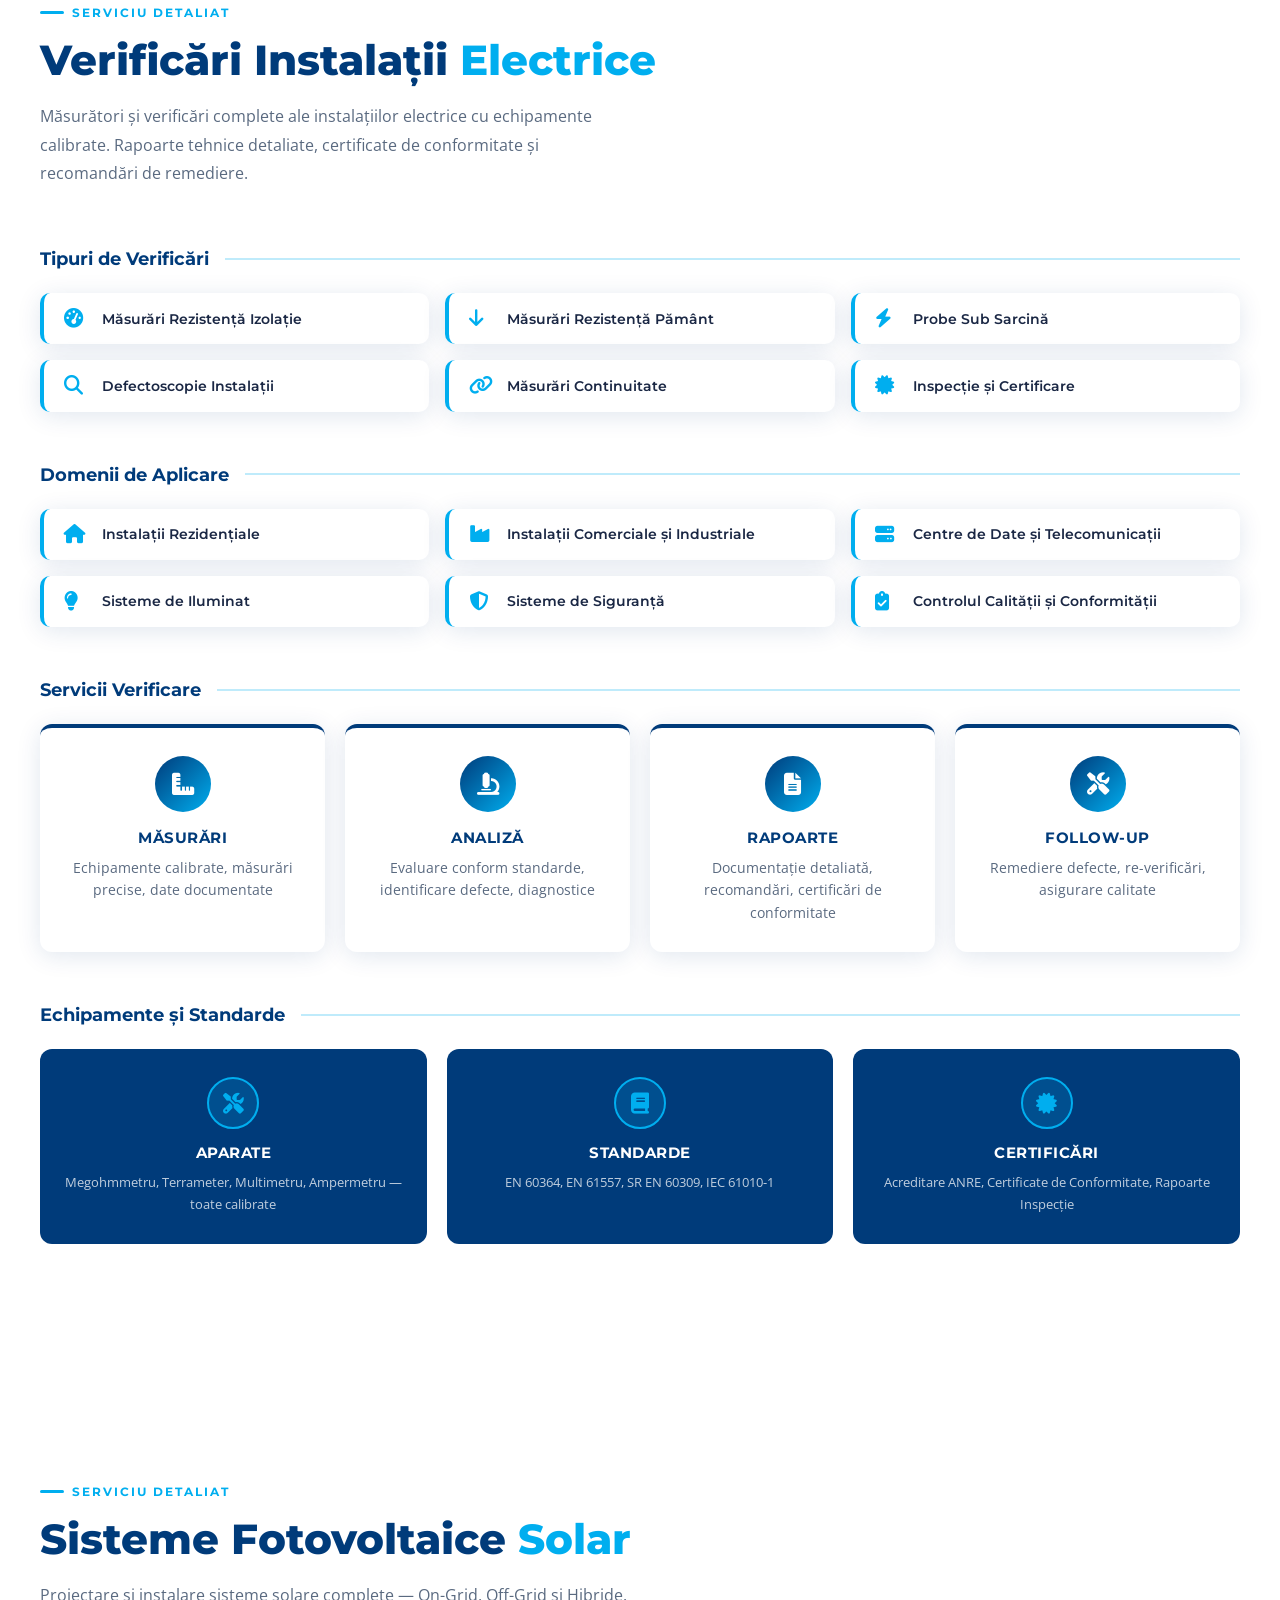
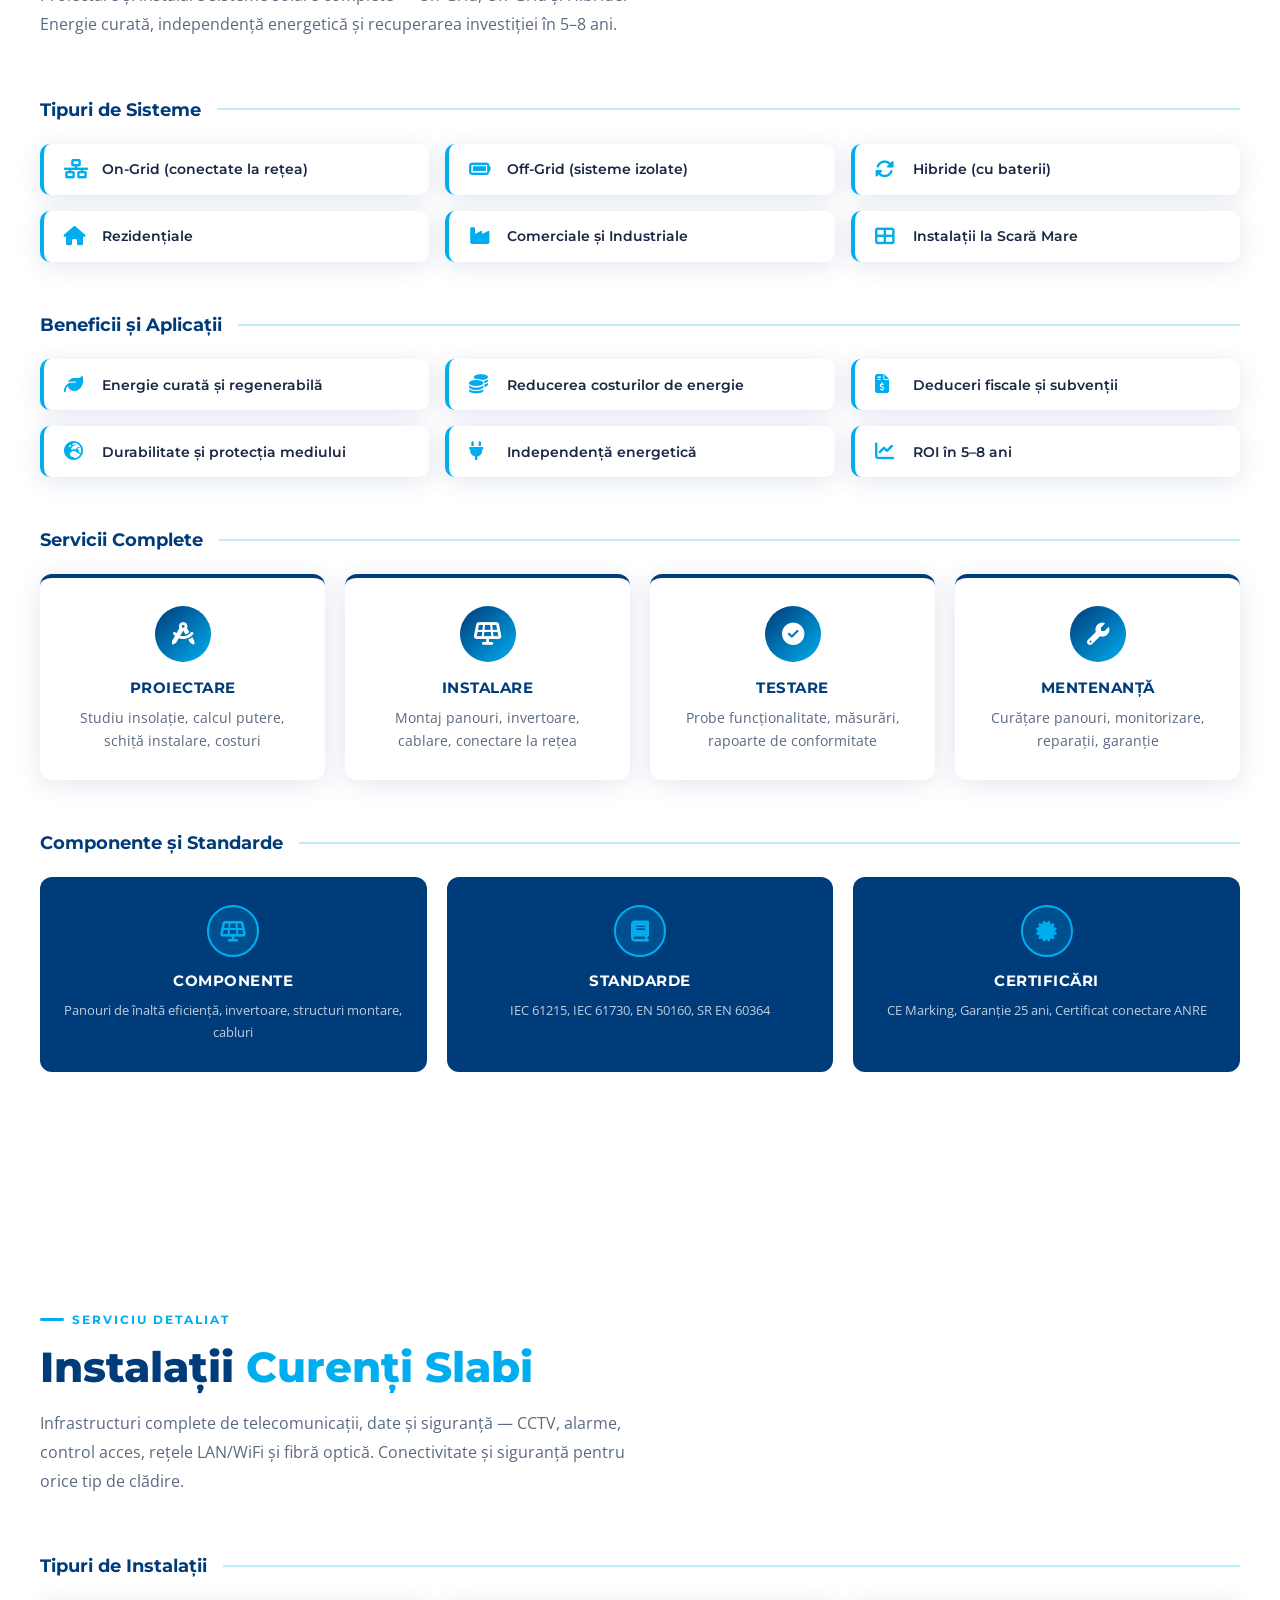
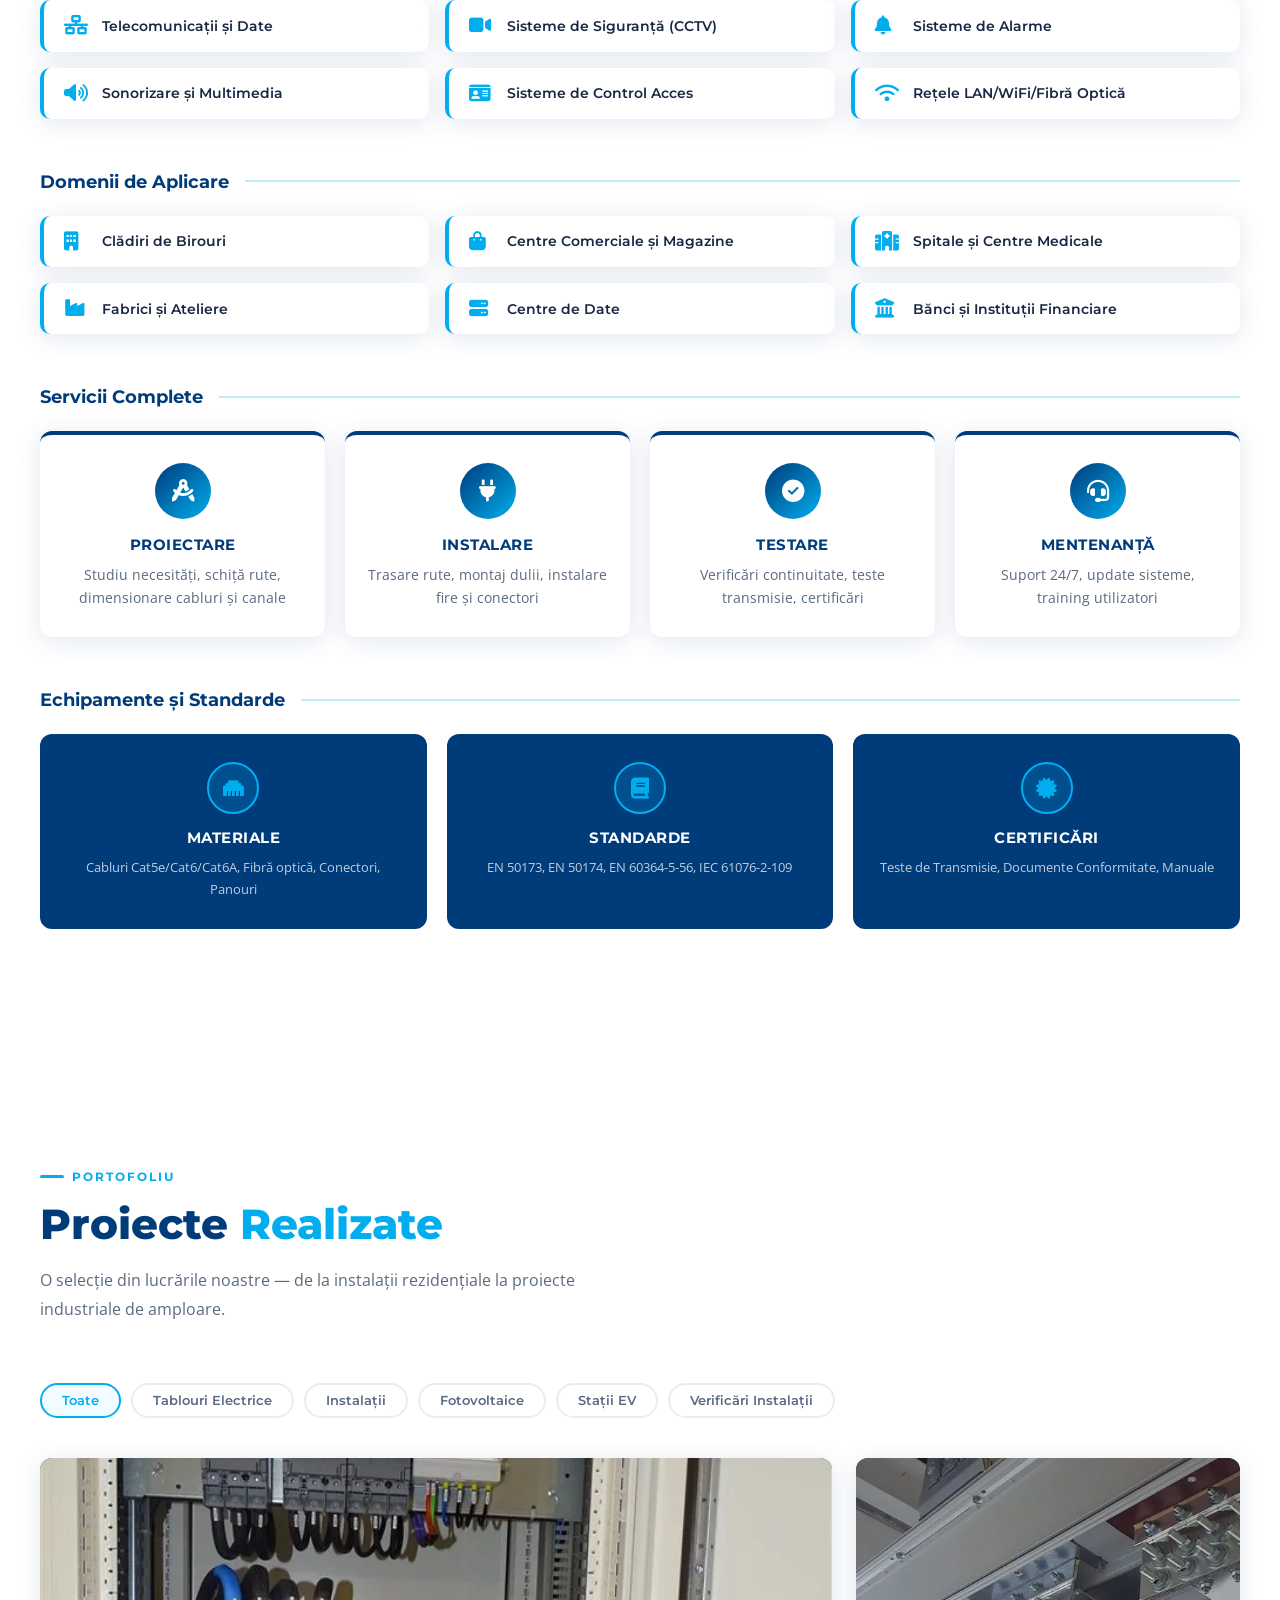
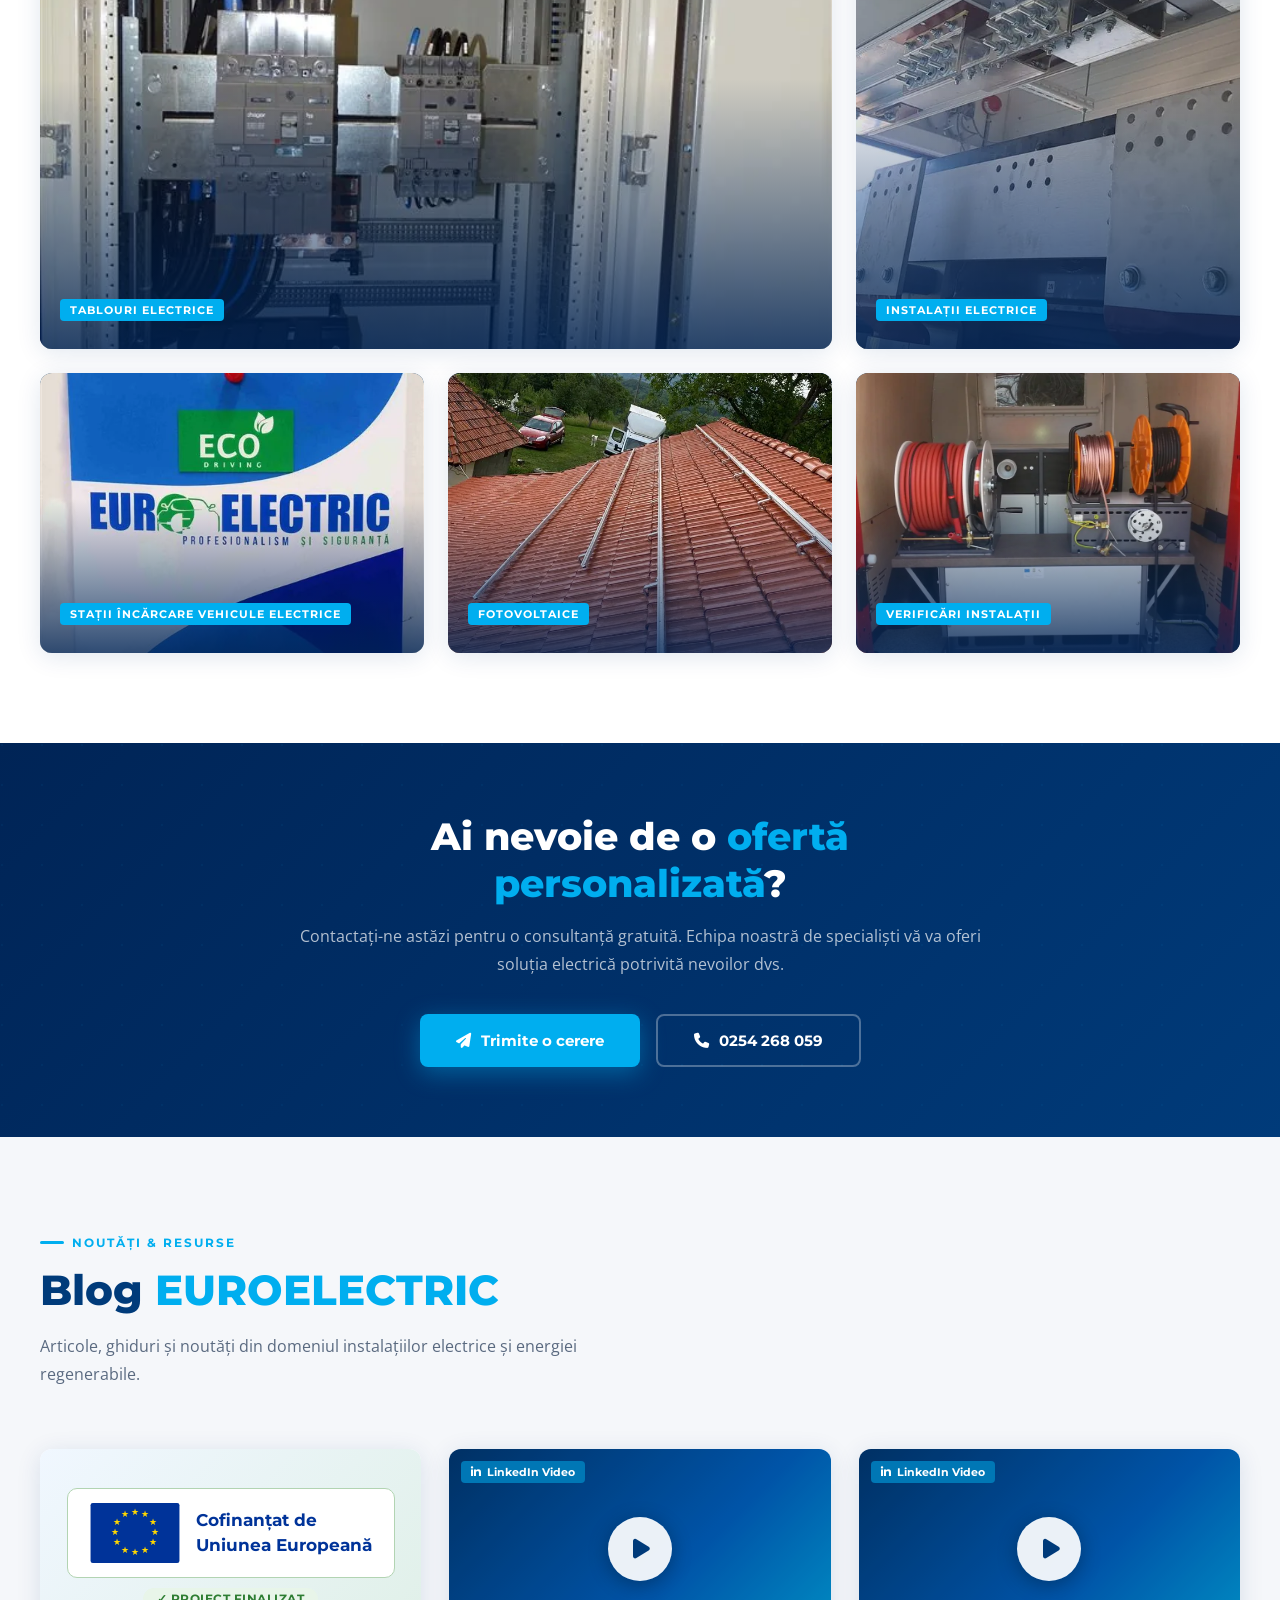
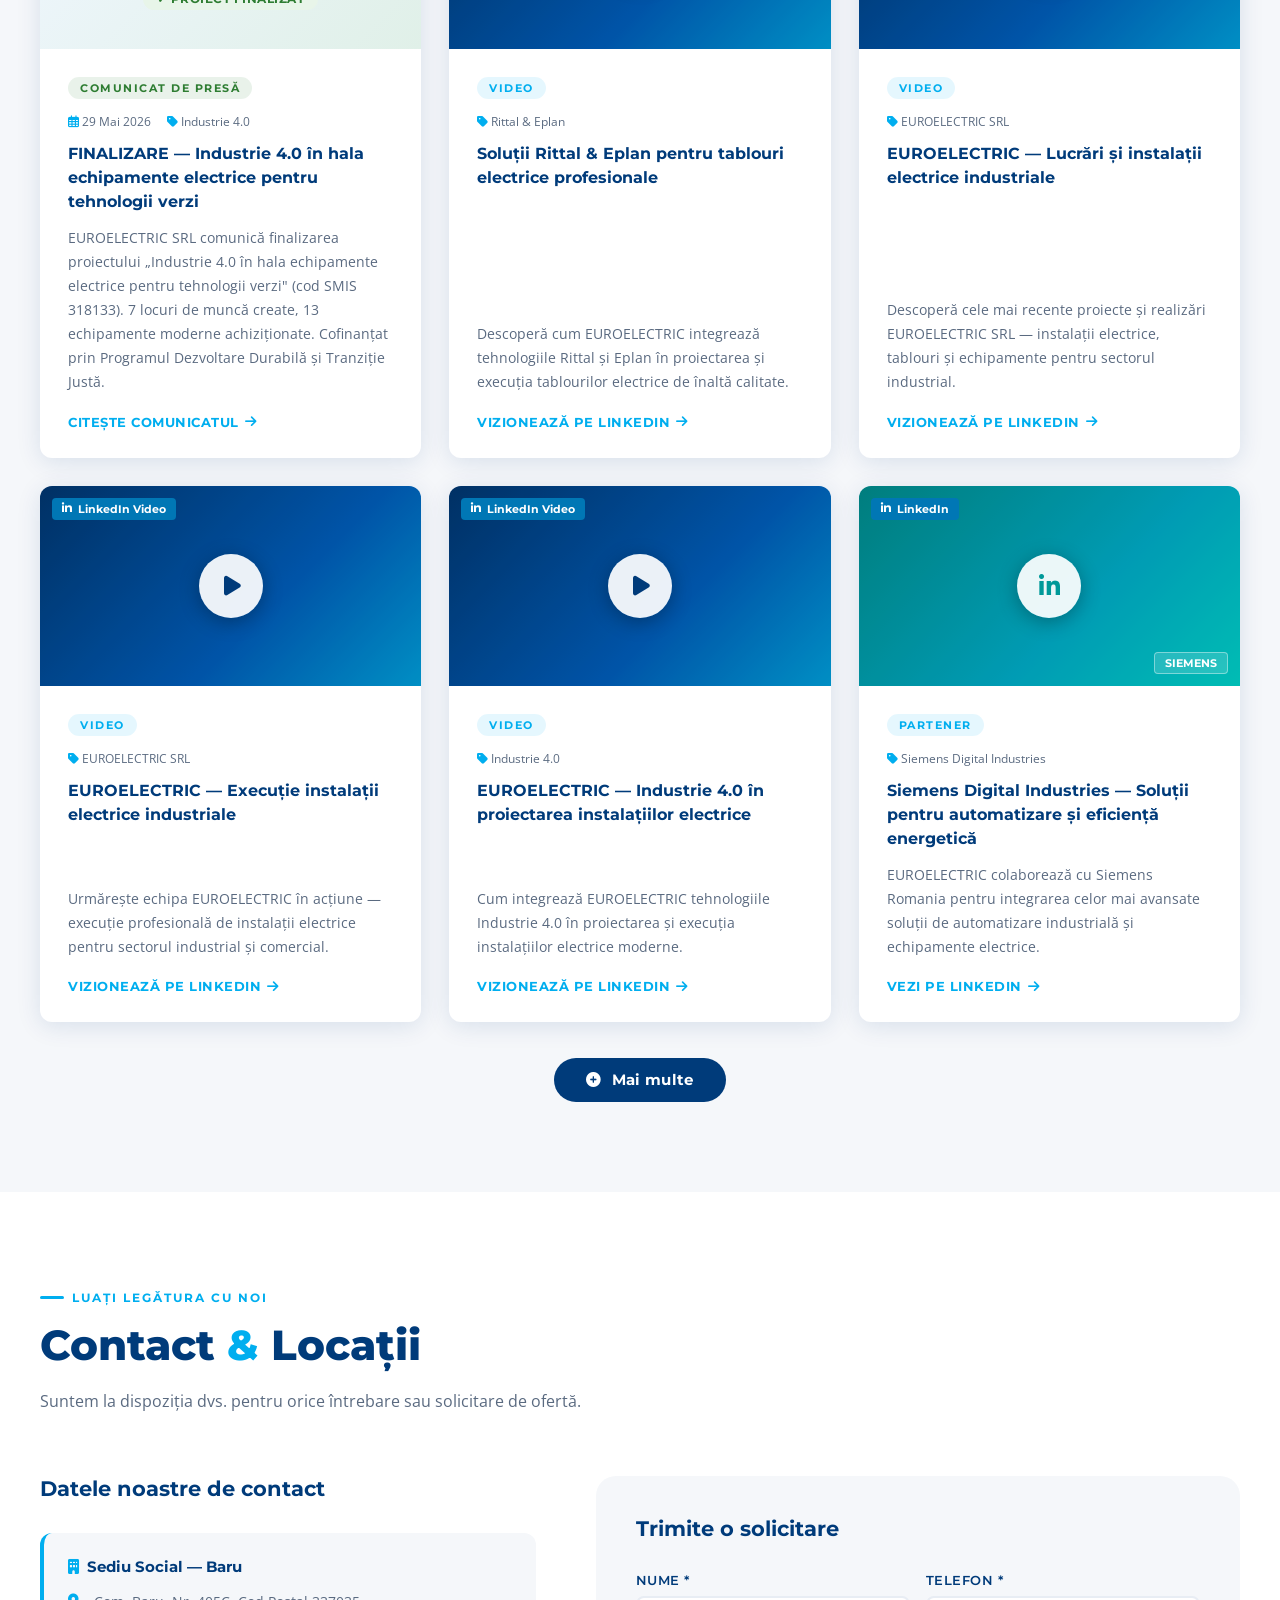
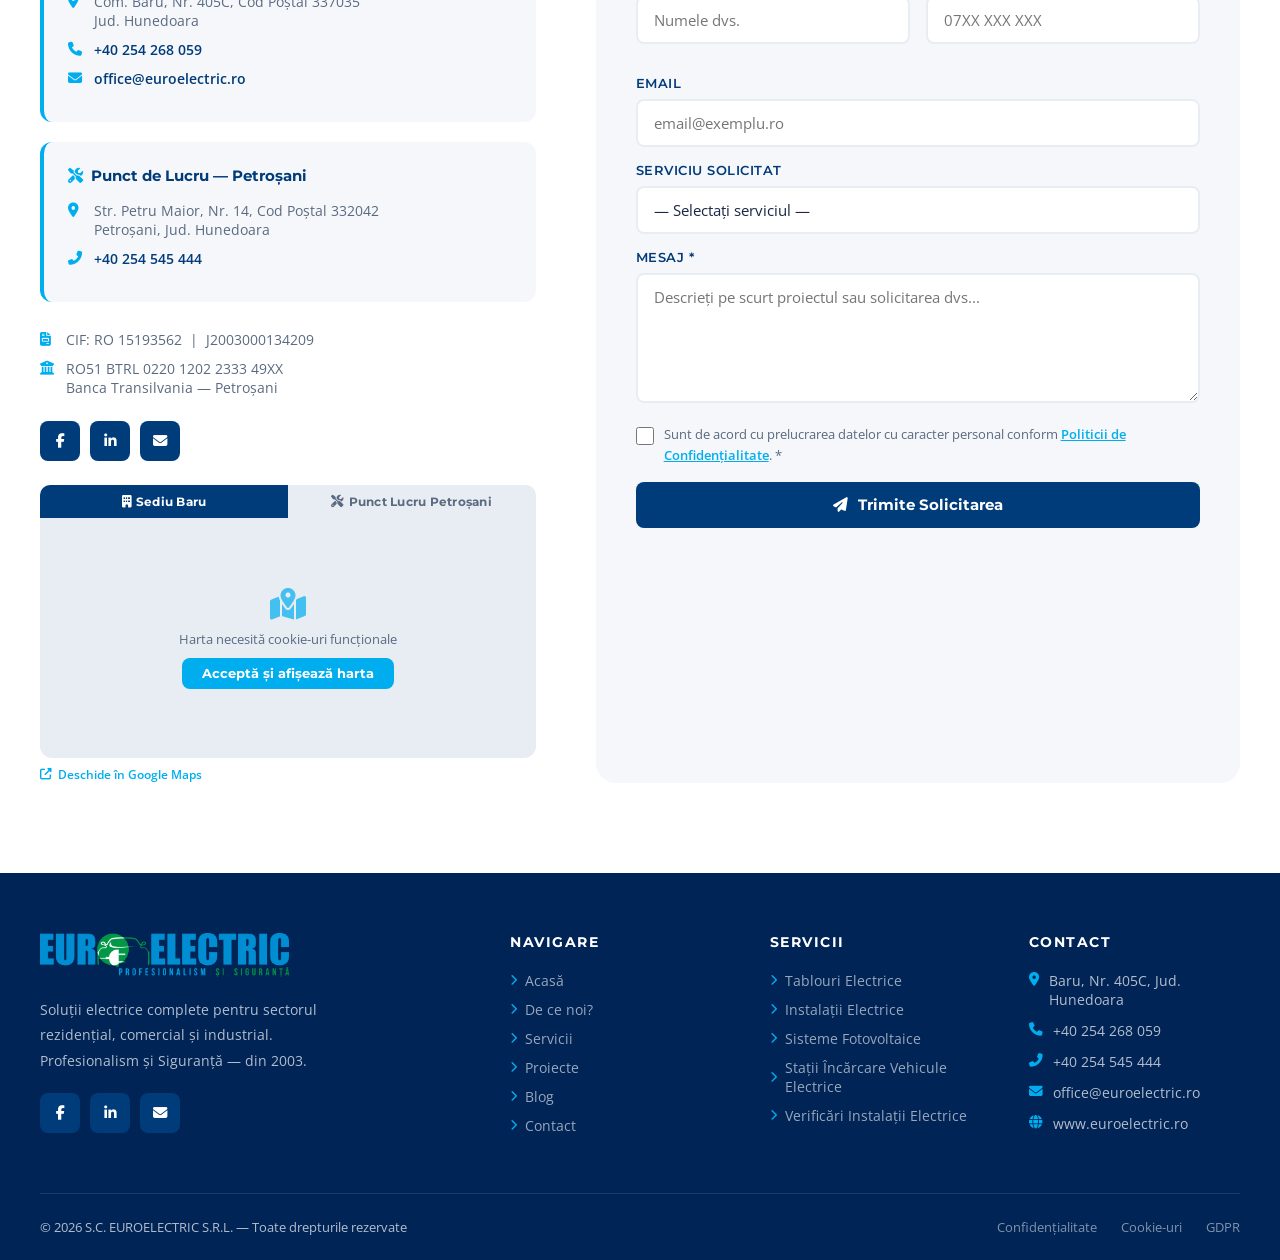
==== commit 49d64ace: "Conversie WebP completa (Pas 6/7) - 37 imagini JPG/JPEG convertite la WebP full-size (quality 82) - " ====
--- a/index.html
+++ b/index.html
@@ -199,7 +199,7 @@
 </div>
 <div class="hero-visual">
 <div class="hero-card-main">
-<picture><source media="(max-width: 700px)" srcset="Materiale/Foto-sediu-optimizat-600w.webp" type="image/webp"><img class="hero-photo" src="Materiale/Foto-sediu-optimizat.jpg" alt="Sediu EUROELECTRIC — Baru, Hunedoara" loading="eager"></picture>
+<picture><source media="(max-width: 700px)" srcset="Materiale/Foto-sediu-optimizat-600w.webp" type="image/webp"><source srcset="Materiale/Foto-sediu-optimizat.webp" type="image/webp"><img class="hero-photo" src="Materiale/Foto-sediu-optimizat.jpg" alt="Sediu EUROELECTRIC — Baru, Hunedoara" loading="eager"></picture>
 <div class="hero-photo-overlay"></div>
 </div>
 </div>
@@ -768,12 +768,12 @@
 <div class="projects-grid">
 <div class="project-card large reveal" data-category="tablouri">
 <div class="project-slideshow" id="slideshow-tablou">
-<img loading="lazy" src="Materiale/Tablouri/Tablou1.jpg" alt="Tablou electric joasă tensiune proiectat și asamblat de EUROELECTRIC">
-<img loading="lazy" src="Materiale/Tablouri/Tablou2.jpg" alt="Tablou de distribuție industrială 400V — execuție EUROELECTRIC Hunedoara">
-<picture><source media="(max-width: 700px)" srcset="Materiale/Tablouri/Tablou3-600w.webp" type="image/webp"><img loading="lazy" src="Materiale/Tablouri/Tablou3.jpg" alt="Panou electric comandă și automatizare — soluție personalizată EUROELECTRIC"></picture>
-<picture><source media="(max-width: 700px)" srcset="Materiale/Tablouri/Tablou4-600w.webp" type="image/webp"><img loading="lazy" src="Materiale/Tablouri/Tablou4.jpg" alt="Tablou electric conform SR EN 61439 — proiectare și execuție EUROELECTRIC"></picture>
-<picture><source media="(max-width: 700px)" srcset="Materiale/Tablouri/Tablou5-600w.webp" type="image/webp"><img loading="lazy" src="Materiale/Tablouri/Tablou5.jpg" alt="Tablou electric comercial și industrial — asamblat în România de EUROELECTRIC"></picture>
-<img loading="lazy" src="Materiale/Tablouri/Tablou6.jpg" alt="Tablou electric cu echipamente Siemens și Rittal — EUROELECTRIC S.R.L.">
+<picture><source srcset="Materiale/Tablouri/Tablou1.webp" type="image/webp"><img loading="lazy" src="Materiale/Tablouri/Tablou1.jpg" alt="Tablou electric joasă tensiune proiectat și asamblat de EUROELECTRIC"></picture>
+<picture><source srcset="Materiale/Tablouri/Tablou2.webp" type="image/webp"><img loading="lazy" src="Materiale/Tablouri/Tablou2.jpg" alt="Tablou de distribuție industrială 400V — execuție EUROELECTRIC Hunedoara"></picture>
+<picture><source media="(max-width: 700px)" srcset="Materiale/Tablouri/Tablou3-600w.webp" type="image/webp"><source srcset="Materiale/Tablouri/Tablou3.webp" type="image/webp"><img loading="lazy" src="Materiale/Tablouri/Tablou3.jpg" alt="Panou electric comandă și automatizare — soluție personalizată EUROELECTRIC"></picture>
+<picture><source media="(max-width: 700px)" srcset="Materiale/Tablouri/Tablou4-600w.webp" type="image/webp"><source srcset="Materiale/Tablouri/Tablou4.webp" type="image/webp"><img loading="lazy" src="Materiale/Tablouri/Tablou4.jpg" alt="Tablou electric conform SR EN 61439 — proiectare și execuție EUROELECTRIC"></picture>
+<picture><source media="(max-width: 700px)" srcset="Materiale/Tablouri/Tablou5-600w.webp" type="image/webp"><source srcset="Materiale/Tablouri/Tablou5.webp" type="image/webp"><img loading="lazy" src="Materiale/Tablouri/Tablou5.jpg" alt="Tablou electric comercial și industrial — asamblat în România de EUROELECTRIC"></picture>
+<picture><source srcset="Materiale/Tablouri/Tablou6.webp" type="image/webp"><img loading="lazy" src="Materiale/Tablouri/Tablou6.jpg" alt="Tablou electric cu echipamente Siemens și Rittal — EUROELECTRIC S.R.L."></picture>
 </div>
 <div class="project-overlay-static">
 <span class="project-tag">Tablouri Electrice</span>
@@ -784,12 +784,12 @@
 </div>
 <div class="project-card reveal reveal-delay-1" data-category="instalatii">
 <div class="project-slideshow" id="slideshow-instalatii">
-<img loading="lazy" src="Materiale/Instalatii/MT1 .jpeg" alt="Instalații Electrice — Rețele subterane">
-<img loading="lazy" src="Materiale/Instalatii/Instalatii2.jpeg" alt="Instalații Electrice — Spații comerciale">
-<picture><source media="(max-width: 700px)" srcset="Materiale/Instalatii/MT-2-600w.webp" type="image/webp"><img loading="lazy" src="Materiale/Instalatii/MT 2.jpeg" alt="Instalații Electrice — Tablouri MT"></picture>
-<picture><source media="(max-width: 700px)" srcset="Materiale/Instalatii/Instalatii4-600w.webp" type="image/webp"><img loading="lazy" src="Materiale/Instalatii/Instalatii4.jpeg" alt="Instalații Electrice — Bare colectoare"></picture>
-<img loading="lazy" src="Materiale/Instalatii/Instalatii5.jpeg" alt="Instalații Electrice — Jgheaburi cablu industrial">
-<img loading="lazy" src="Materiale/Instalatii/MT 5 .jpeg" alt="Instalații Electrice — Tablouri MT Siemens">
+<picture><source srcset="Materiale/Instalatii/MT1.webp" type="image/webp"><img loading="lazy" src="Materiale/Instalatii/MT1 .jpeg" alt="Instalații Electrice — Rețele subterane"></picture>
+<picture><source srcset="Materiale/Instalatii/Instalatii2.webp" type="image/webp"><img loading="lazy" src="Materiale/Instalatii/Instalatii2.jpeg" alt="Instalații Electrice — Spații comerciale"></picture>
+<picture><source media="(max-width: 700px)" srcset="Materiale/Instalatii/MT-2-600w.webp" type="image/webp"><source srcset="Materiale/Instalatii/MT-2.webp" type="image/webp"><img loading="lazy" src="Materiale/Instalatii/MT 2.jpeg" alt="Instalații Electrice — Tablouri MT"></picture>
+<picture><source media="(max-width: 700px)" srcset="Materiale/Instalatii/Instalatii4-600w.webp" type="image/webp"><source srcset="Materiale/Instalatii/Instalatii4.webp" type="image/webp"><img loading="lazy" src="Materiale/Instalatii/Instalatii4.jpeg" alt="Instalații Electrice — Bare colectoare"></picture>
+<picture><source srcset="Materiale/Instalatii/Instalatii5.webp" type="image/webp"><img loading="lazy" src="Materiale/Instalatii/Instalatii5.jpeg" alt="Instalații Electrice — Jgheaburi cablu industrial"></picture>
+<picture><source srcset="Materiale/Instalatii/MT-5.webp" type="image/webp"><img loading="lazy" src="Materiale/Instalatii/MT 5 .jpeg" alt="Instalații Electrice — Tablouri MT Siemens"></picture>
 </div>
 <div class="project-overlay-static">
 <span class="project-tag">Instalații Electrice</span>
@@ -800,8 +800,8 @@
 </div>
 <div class="project-card reveal reveal-delay-2" data-category="statii-ev">
 <div class="project-slideshow" id="slideshow-statii">
-<img loading="lazy" src="Materiale/StatiiIncarcare/StatiiEV1.jpg" alt="Stație de încărcare vehicule electrice instalată de EUROELECTRIC — Hunedoara">
-<picture><source media="(max-width: 700px)" srcset="Materiale/StatiiIncarcare/StatiiEV2-600w.webp" type="image/webp"><img loading="lazy" src="Materiale/StatiiIncarcare/StatiiEV2.jpg" alt="Proiect stații încărcare EV — punere în funcțiune EUROELECTRIC S.R.L."></picture>
+<picture><source srcset="Materiale/StatiiIncarcare/StatiiEV1.webp" type="image/webp"><img loading="lazy" src="Materiale/StatiiIncarcare/StatiiEV1.jpg" alt="Stație de încărcare vehicule electrice instalată de EUROELECTRIC — Hunedoara"></picture>
+<picture><source media="(max-width: 700px)" srcset="Materiale/StatiiIncarcare/StatiiEV2-600w.webp" type="image/webp"><source srcset="Materiale/StatiiIncarcare/StatiiEV2.webp" type="image/webp"><img loading="lazy" src="Materiale/StatiiIncarcare/StatiiEV2.jpg" alt="Proiect stații încărcare EV — punere în funcțiune EUROELECTRIC S.R.L."></picture>
 </div>
 <div class="project-overlay-static">
 <span class="project-tag">Stații Încărcare Vehicule Electrice</span>
@@ -812,10 +812,10 @@
 </div>
 <div class="project-card reveal reveal-delay-3" data-category="fotovoltaice">
 <div class="project-slideshow" id="slideshow-fotovoltaice">
-<picture><source media="(max-width: 700px)" srcset="Materiale/Fotovoltaice/Fotovoltaice1-600w.webp" type="image/webp"><img loading="lazy" src="Materiale/Fotovoltaice/Fotovoltaice1.jpg" alt="Panouri fotovoltaice instalate pe acoperiș industrial — Hunedoara"></picture>
-<picture><source media="(max-width: 700px)" srcset="Materiale/Fotovoltaice/Fotovoltaice2-600w.webp" type="image/webp"><img loading="lazy" src="Materiale/Fotovoltaice/Fotovoltaice2.jpg" alt="Sistem fotovoltaic industrial montat pe hală — Euroelectric"></picture>
-<picture><source media="(max-width: 700px)" srcset="Materiale/Fotovoltaice/Fotovoltaice3-600w.webp" type="image/webp"><img loading="lazy" src="Materiale/Fotovoltaice/Fotovoltaice3.jpg" alt="Instalare panouri solare — proiect comercial Hunedoara"></picture>
-<picture><source media="(max-width: 700px)" srcset="Materiale/Fotovoltaice/Fotovoltaice4-600w.webp" type="image/webp"><img loading="lazy" src="Materiale/Fotovoltaice/Fotovoltaice4.jpg" alt="Sistem fotovoltaic cu stocare energie — EUROELECTRIC S.R.L."></picture>
+<picture><source media="(max-width: 700px)" srcset="Materiale/Fotovoltaice/Fotovoltaice1-600w.webp" type="image/webp"><source srcset="Materiale/Fotovoltaice/Fotovoltaice1.webp" type="image/webp"><img loading="lazy" src="Materiale/Fotovoltaice/Fotovoltaice1.jpg" alt="Panouri fotovoltaice instalate pe acoperiș industrial — Hunedoara"></picture>
+<picture><source media="(max-width: 700px)" srcset="Materiale/Fotovoltaice/Fotovoltaice2-600w.webp" type="image/webp"><source srcset="Materiale/Fotovoltaice/Fotovoltaice2.webp" type="image/webp"><img loading="lazy" src="Materiale/Fotovoltaice/Fotovoltaice2.jpg" alt="Sistem fotovoltaic industrial montat pe hală — Euroelectric"></picture>
+<picture><source media="(max-width: 700px)" srcset="Materiale/Fotovoltaice/Fotovoltaice3-600w.webp" type="image/webp"><source srcset="Materiale/Fotovoltaice/Fotovoltaice3.webp" type="image/webp"><img loading="lazy" src="Materiale/Fotovoltaice/Fotovoltaice3.jpg" alt="Instalare panouri solare — proiect comercial Hunedoara"></picture>
+<picture><source media="(max-width: 700px)" srcset="Materiale/Fotovoltaice/Fotovoltaice4-600w.webp" type="image/webp"><source srcset="Materiale/Fotovoltaice/Fotovoltaice4.webp" type="image/webp"><img loading="lazy" src="Materiale/Fotovoltaice/Fotovoltaice4.jpg" alt="Sistem fotovoltaic cu stocare energie — EUROELECTRIC S.R.L."></picture>
 </div>
 <div class="project-overlay-static">
 <span class="project-tag">Fotovoltaice</span>
@@ -826,12 +826,12 @@
 </div>
 <div class="project-card reveal reveal-delay-3" data-category="verificari">
 <div class="project-slideshow" id="slideshow-verificari">
-<picture><source media="(max-width: 700px)" srcset="Materiale/VERIFICARI/VERIFICARI1-600w.webp" type="image/webp"><img loading="lazy" src="Materiale/VERIFICARI/VERIFICARI1.jpg" alt="Verificări instalații electrice cu autolaborator SEBAKMT Centrix 1"></picture>
-<picture><source media="(max-width: 700px)" srcset="Materiale/VERIFICARI/VERIFICARI2-600w.webp" type="image/webp"><img loading="lazy" src="Materiale/VERIFICARI/VERIFICARI2.jpg" alt="Măsurători și testare instalații electrice industriale — EUROELECTRIC"></picture>
-<picture><source media="(max-width: 700px)" srcset="Materiale/VERIFICARI/VERIFICARI3-600w.webp" type="image/webp"><img loading="lazy" src="Materiale/VERIFICARI/VERIFICARI3.jpg" alt="Inspecție termografică instalații electrice — Hunedoara"></picture>
-<picture><source media="(max-width: 700px)" srcset="Materiale/Laborator PRAM/LABORATOR1-600w.webp" type="image/webp"><img loading="lazy" src="Materiale/Laborator PRAM/LABORATOR1.jpg" alt="Laborator verificări electrice PRAM — EUROELECTRIC S.R.L."></picture>
-<picture><source media="(max-width: 700px)" srcset="Materiale/Laborator PRAM/LABORATOR2-600w.webp" type="image/webp"><img loading="lazy" src="Materiale/Laborator PRAM/LABORATOR2.jpg" alt="Echipamente laborator autorizat verificări electrice"></picture>
-<picture><source media="(max-width: 700px)" srcset="Materiale/Laborator PRAM/LABORATOR3-600w.webp" type="image/webp"><img loading="lazy" src="Materiale/Laborator PRAM/LABORATOR3.jpg" alt="Laborator PRAM — testare și certificare instalații electrice"></picture>
+<picture><source media="(max-width: 700px)" srcset="Materiale/VERIFICARI/VERIFICARI1-600w.webp" type="image/webp"><source srcset="Materiale/VERIFICARI/VERIFICARI1.webp" type="image/webp"><img loading="lazy" src="Materiale/VERIFICARI/VERIFICARI1.jpg" alt="Verificări instalații electrice cu autolaborator SEBAKMT Centrix 1"></picture>
+<picture><source media="(max-width: 700px)" srcset="Materiale/VERIFICARI/VERIFICARI2-600w.webp" type="image/webp"><source srcset="Materiale/VERIFICARI/VERIFICARI2.webp" type="image/webp"><img loading="lazy" src="Materiale/VERIFICARI/VERIFICARI2.jpg" alt="Măsurători și testare instalații electrice industriale — EUROELECTRIC"></picture>
+<picture><source media="(max-width: 700px)" srcset="Materiale/VERIFICARI/VERIFICARI3-600w.webp" type="image/webp"><source srcset="Materiale/VERIFICARI/VERIFICARI3.webp" type="image/webp"><img loading="lazy" src="Materiale/VERIFICARI/VERIFICARI3.jpg" alt="Inspecție termografică instalații electrice — Hunedoara"></picture>
+<picture><source media="(max-width: 700px)" srcset="Materiale/Laborator PRAM/LABORATOR1-600w.webp" type="image/webp"><source srcset="Materiale/Laborator PRAM/LABORATOR1.webp" type="image/webp"><img loading="lazy" src="Materiale/Laborator PRAM/LABORATOR1.jpg" alt="Laborator verificări electrice PRAM — EUROELECTRIC S.R.L."></picture>
+<picture><source media="(max-width: 700px)" srcset="Materiale/Laborator PRAM/LABORATOR2-600w.webp" type="image/webp"><source srcset="Materiale/Laborator PRAM/LABORATOR2.webp" type="image/webp"><img loading="lazy" src="Materiale/Laborator PRAM/LABORATOR2.jpg" alt="Echipamente laborator autorizat verificări electrice"></picture>
+<picture><source media="(max-width: 700px)" srcset="Materiale/Laborator PRAM/LABORATOR3-600w.webp" type="image/webp"><source srcset="Materiale/Laborator PRAM/LABORATOR3.webp" type="image/webp"><img loading="lazy" src="Materiale/Laborator PRAM/LABORATOR3.jpg" alt="Laborator PRAM — testare și certificare instalații electrice"></picture>
 </div>
 <div class="project-overlay-static">
 <span class="project-tag">Verificări Instalații</span>
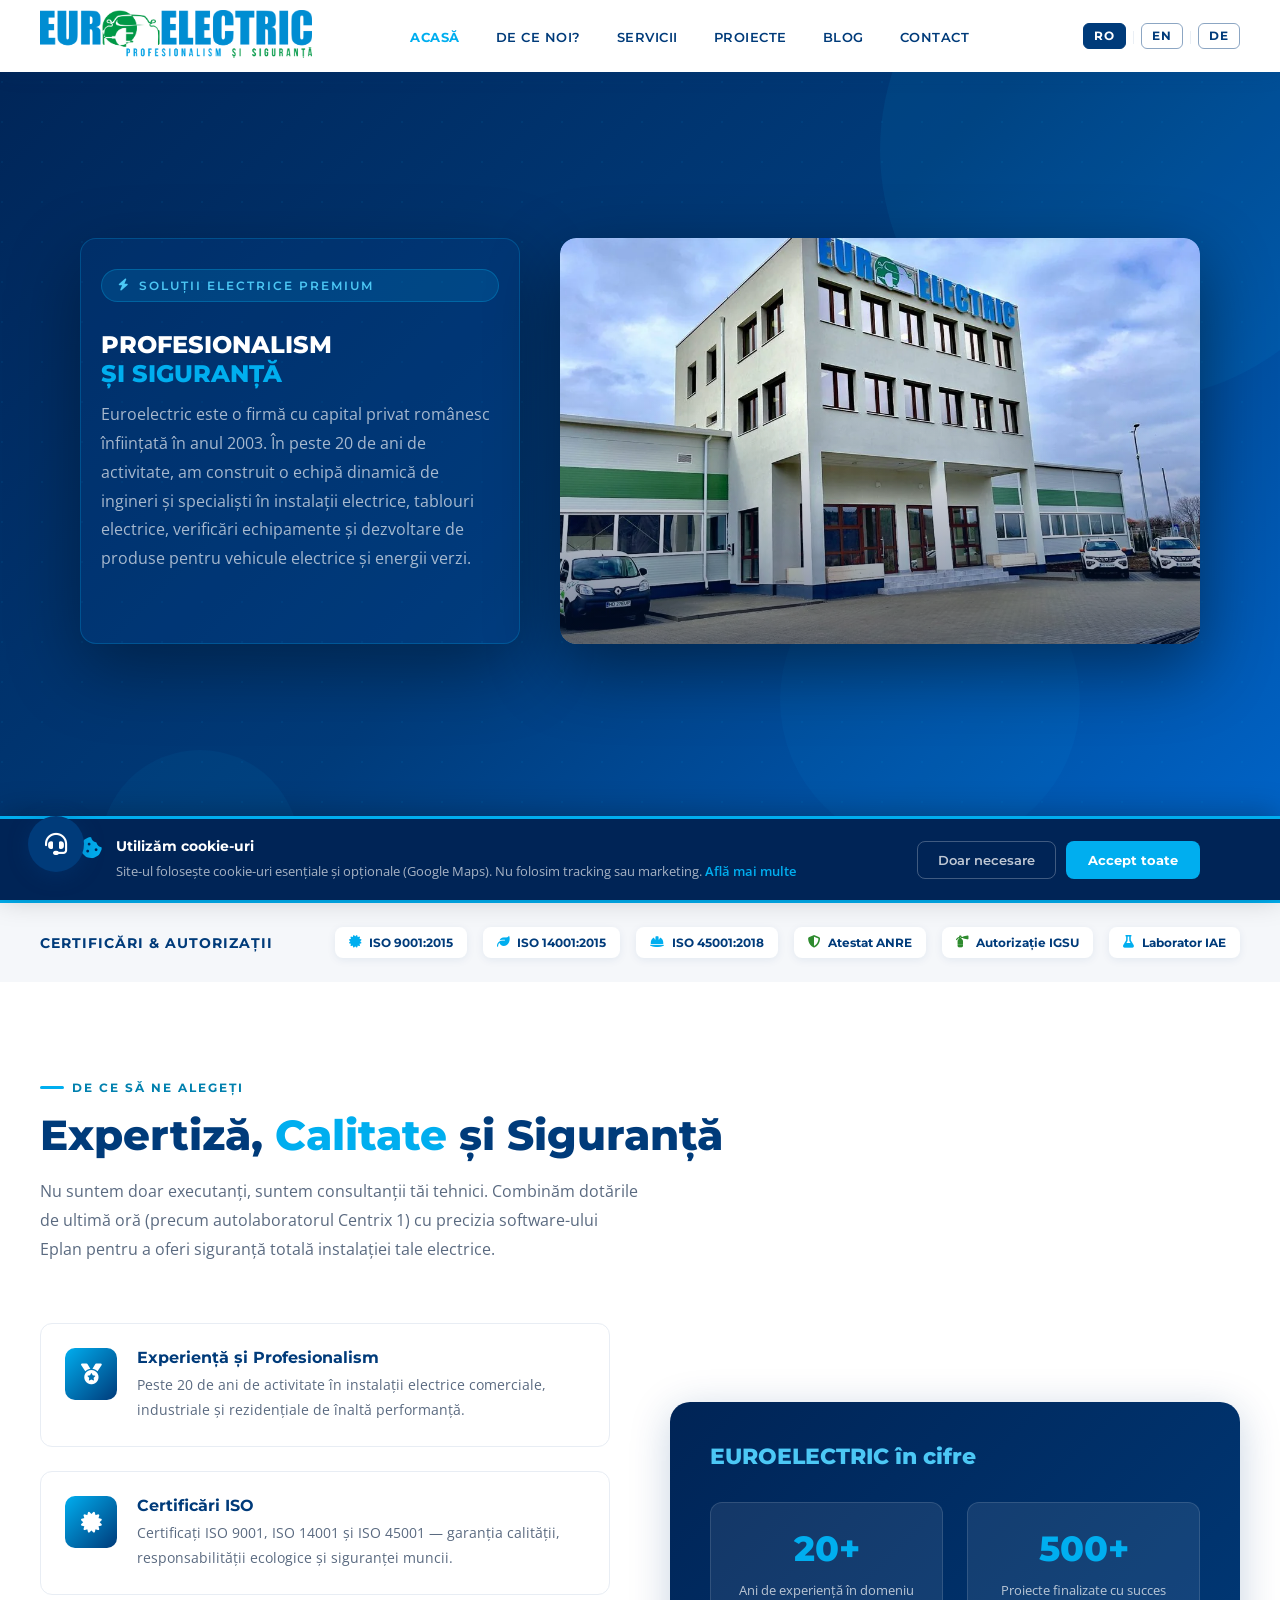
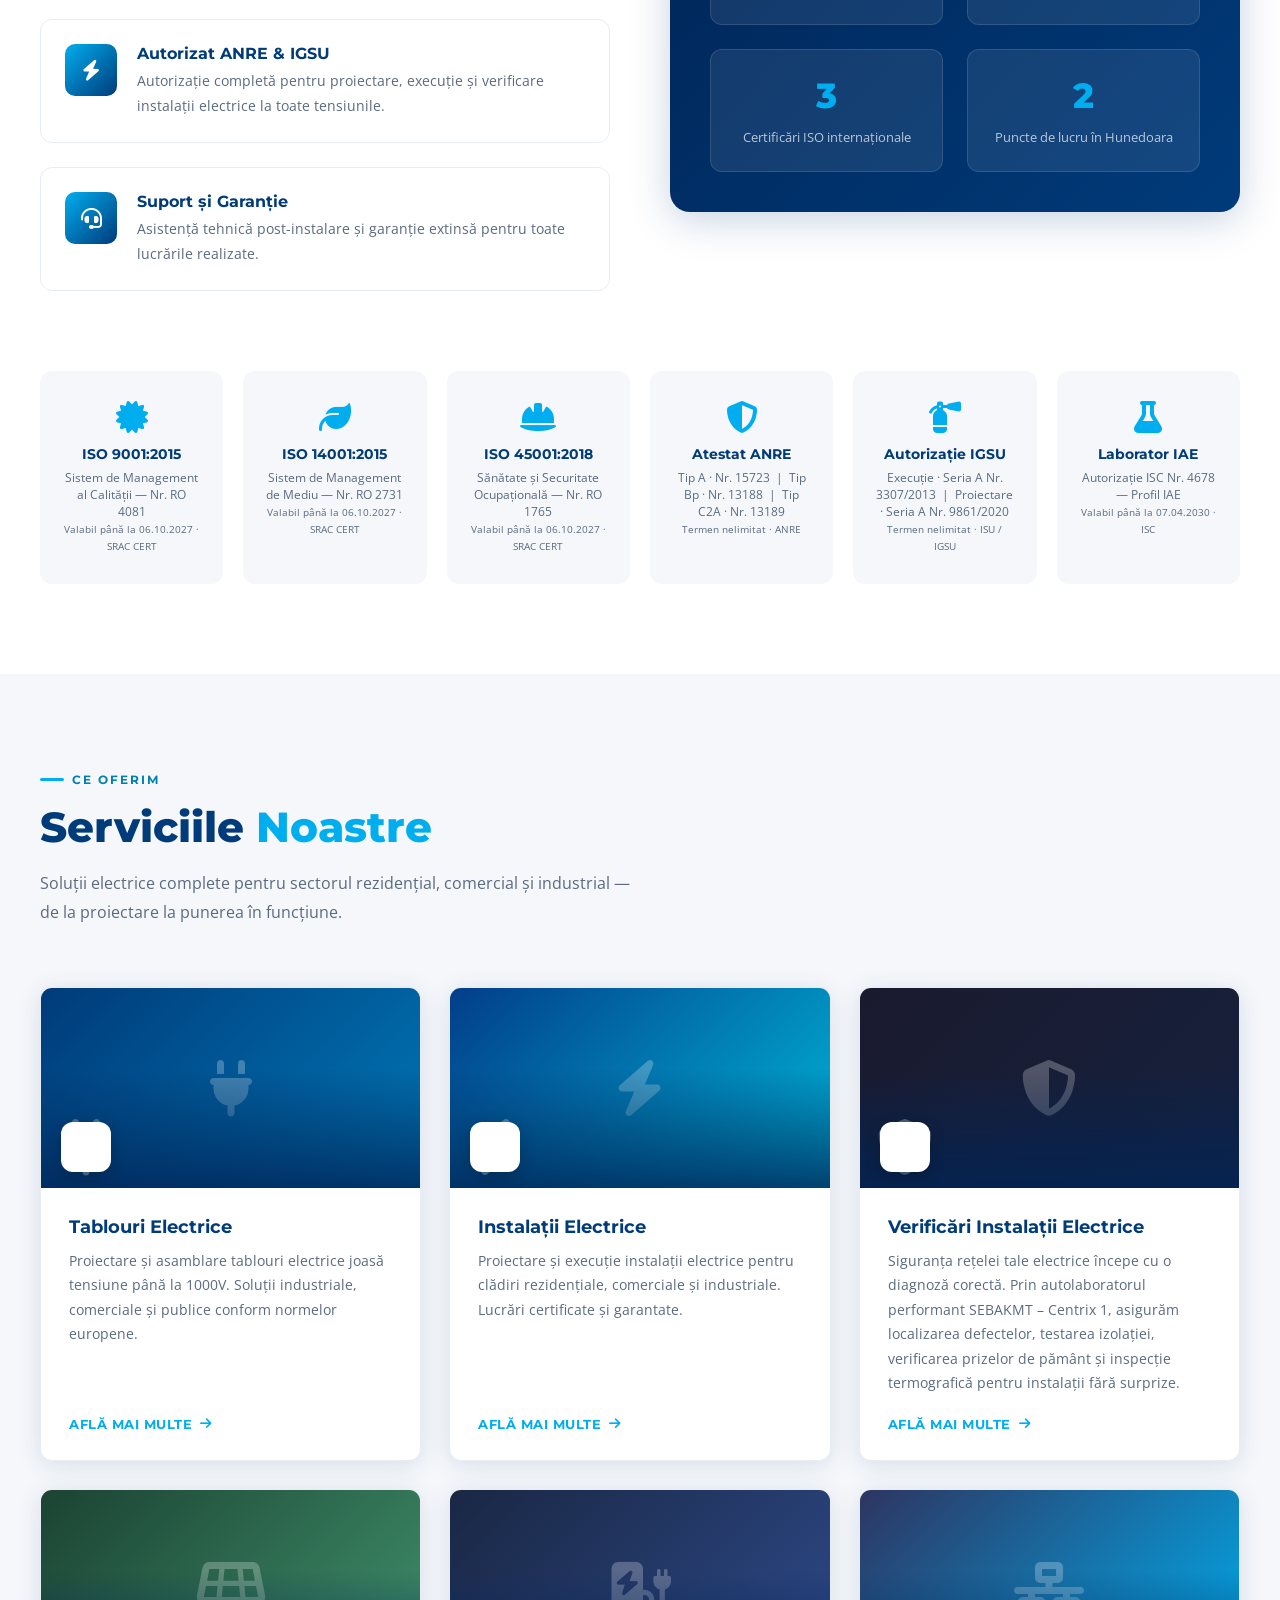
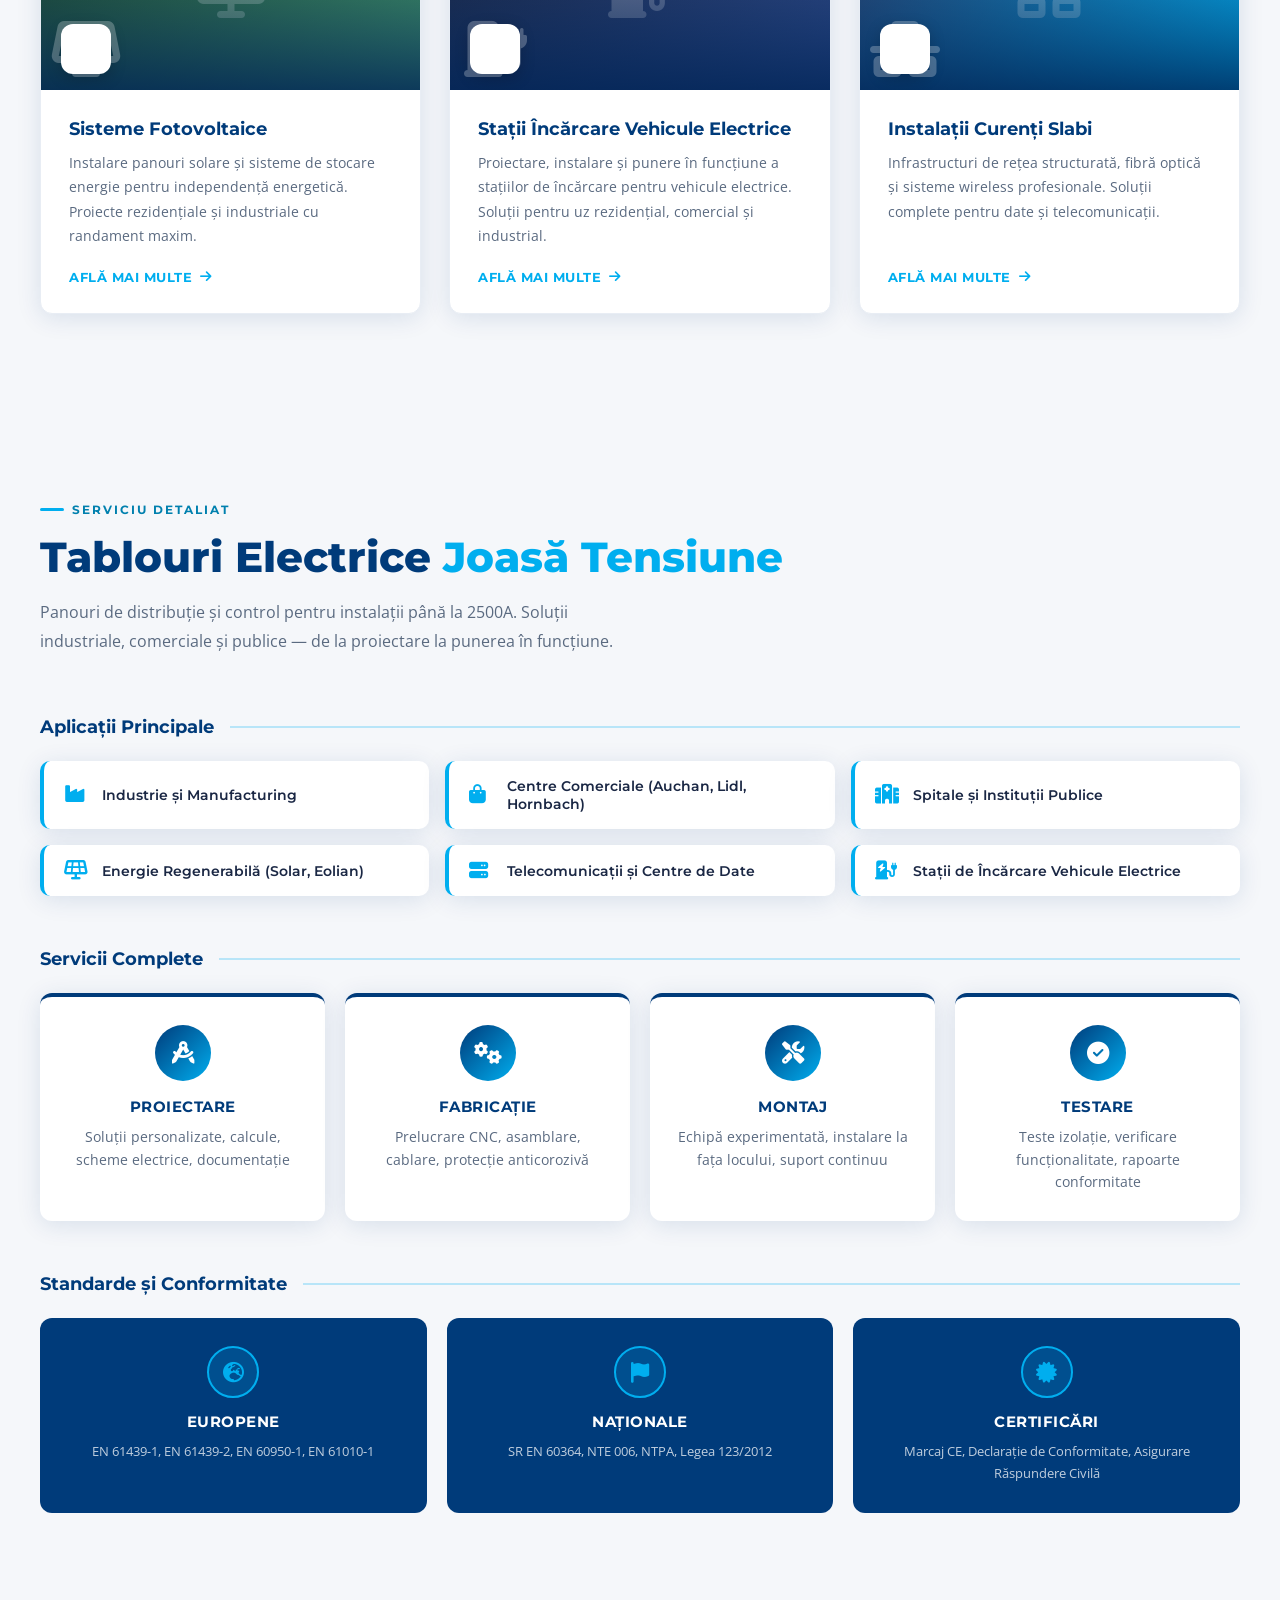
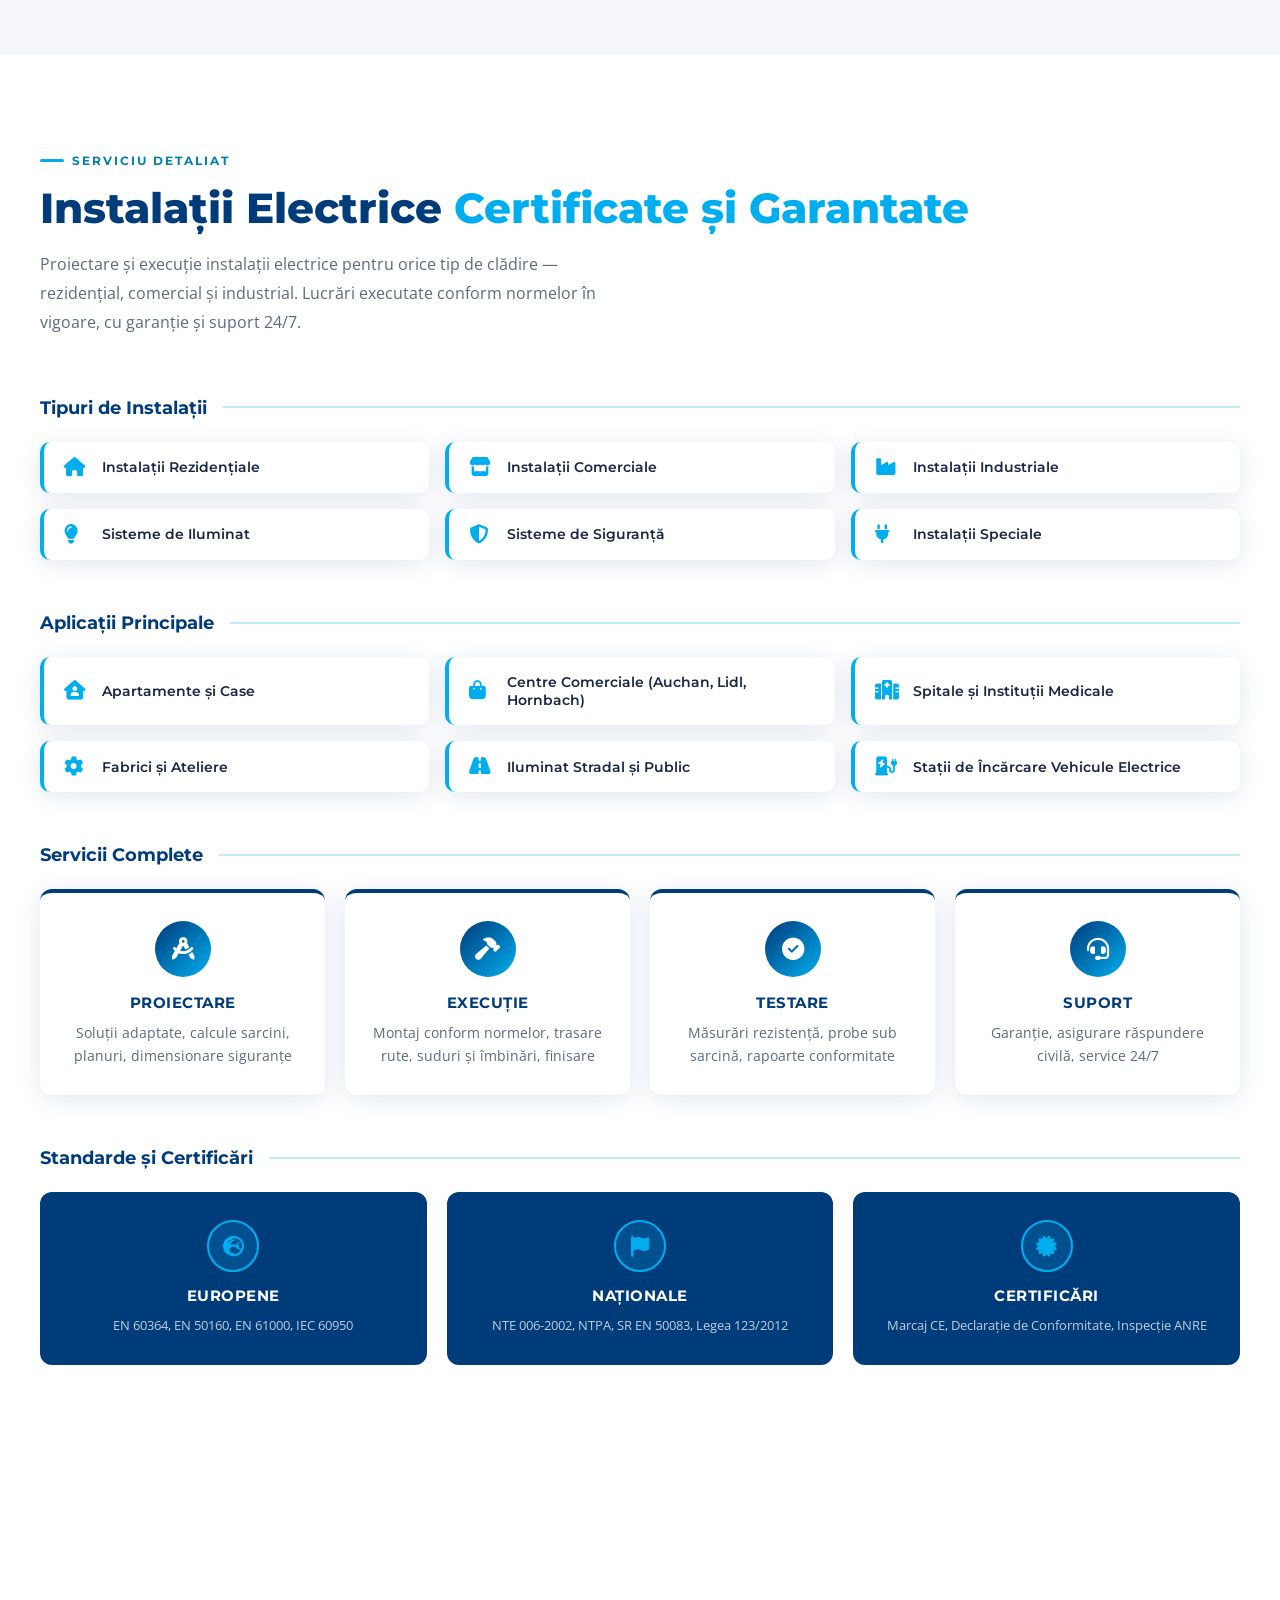
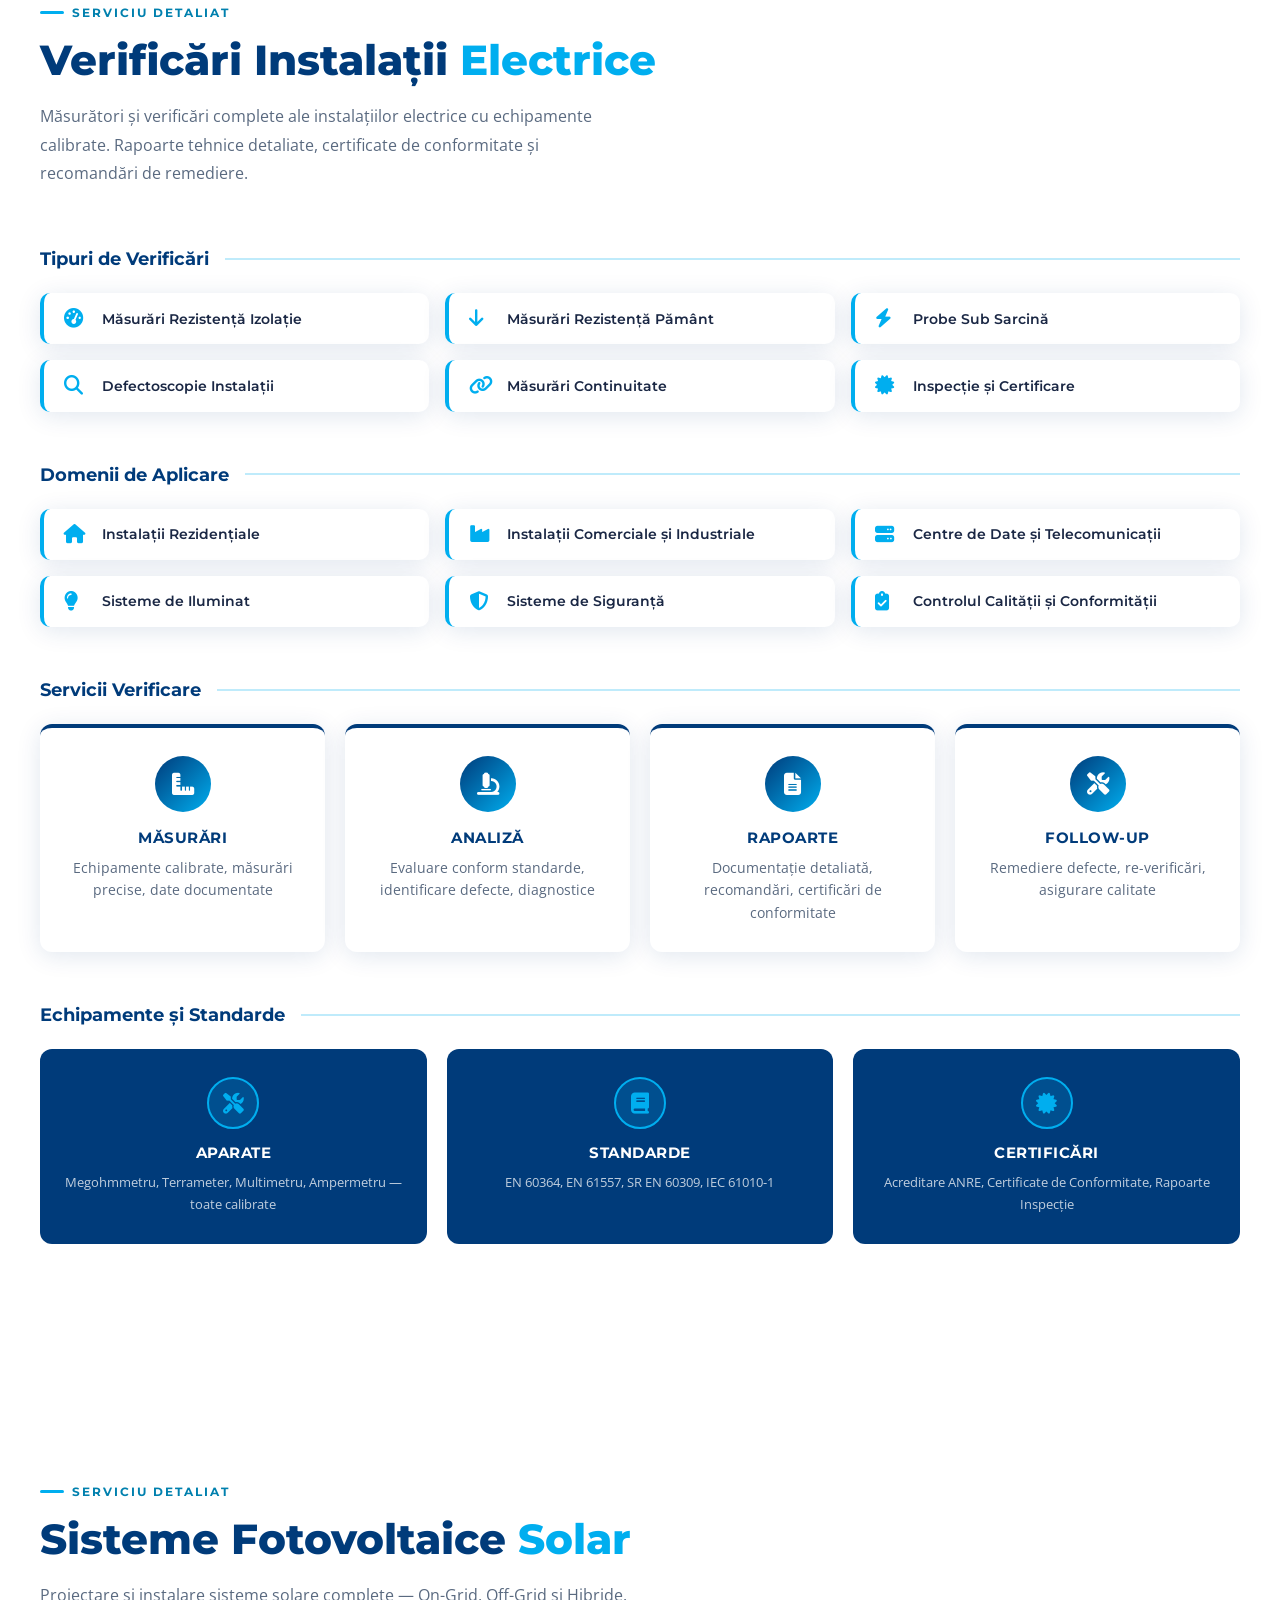
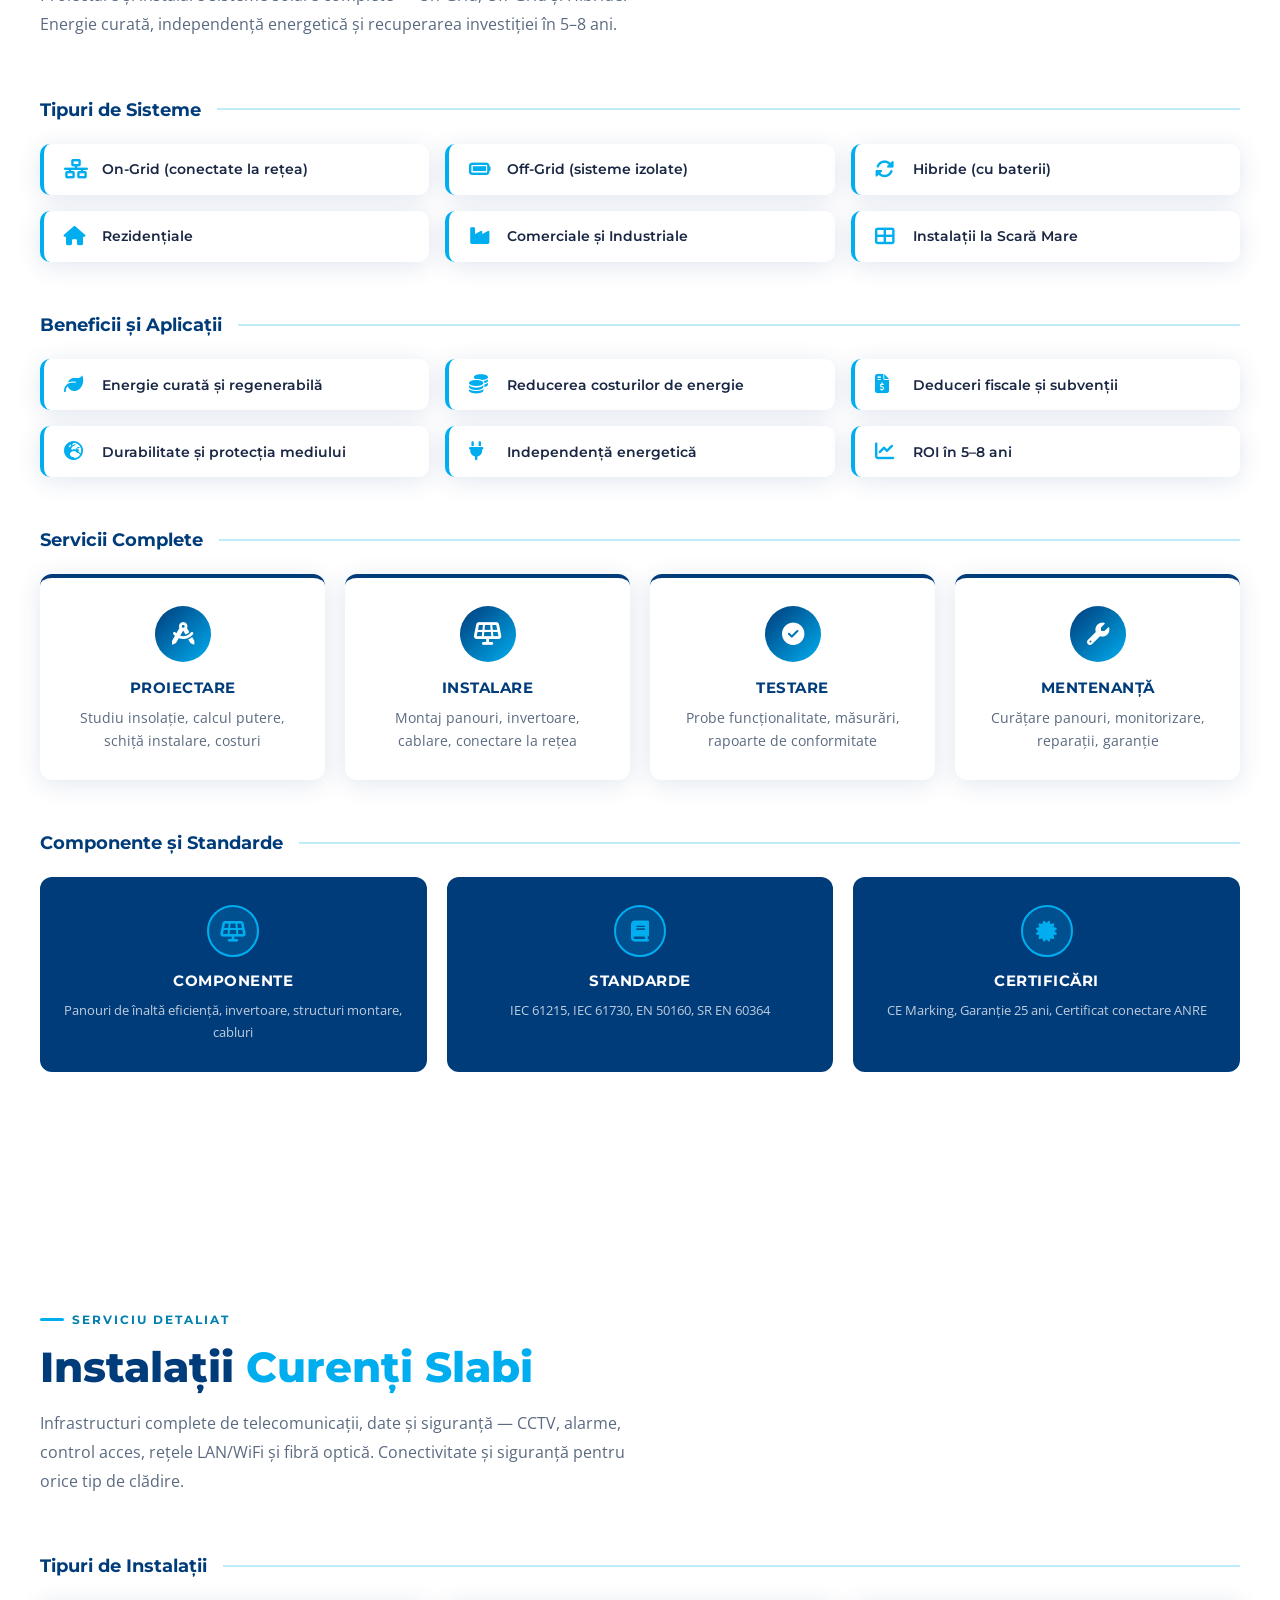
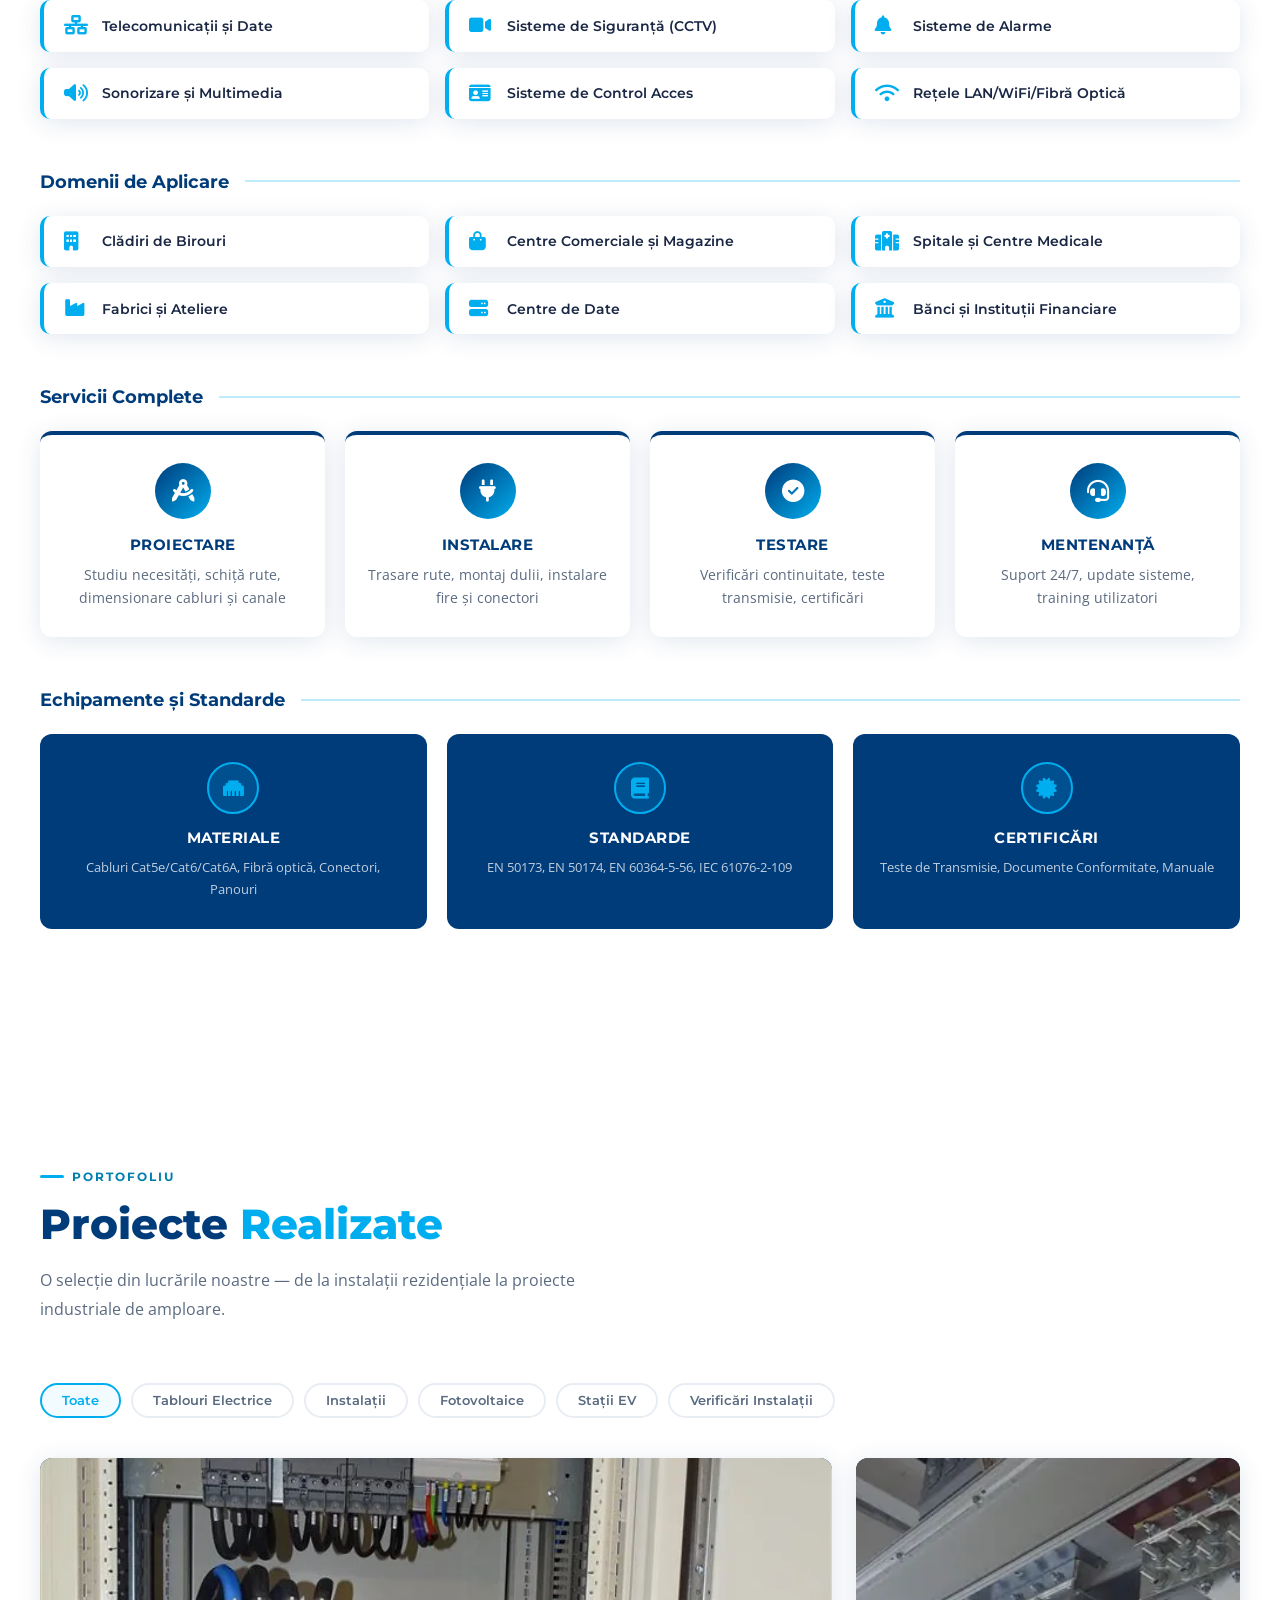
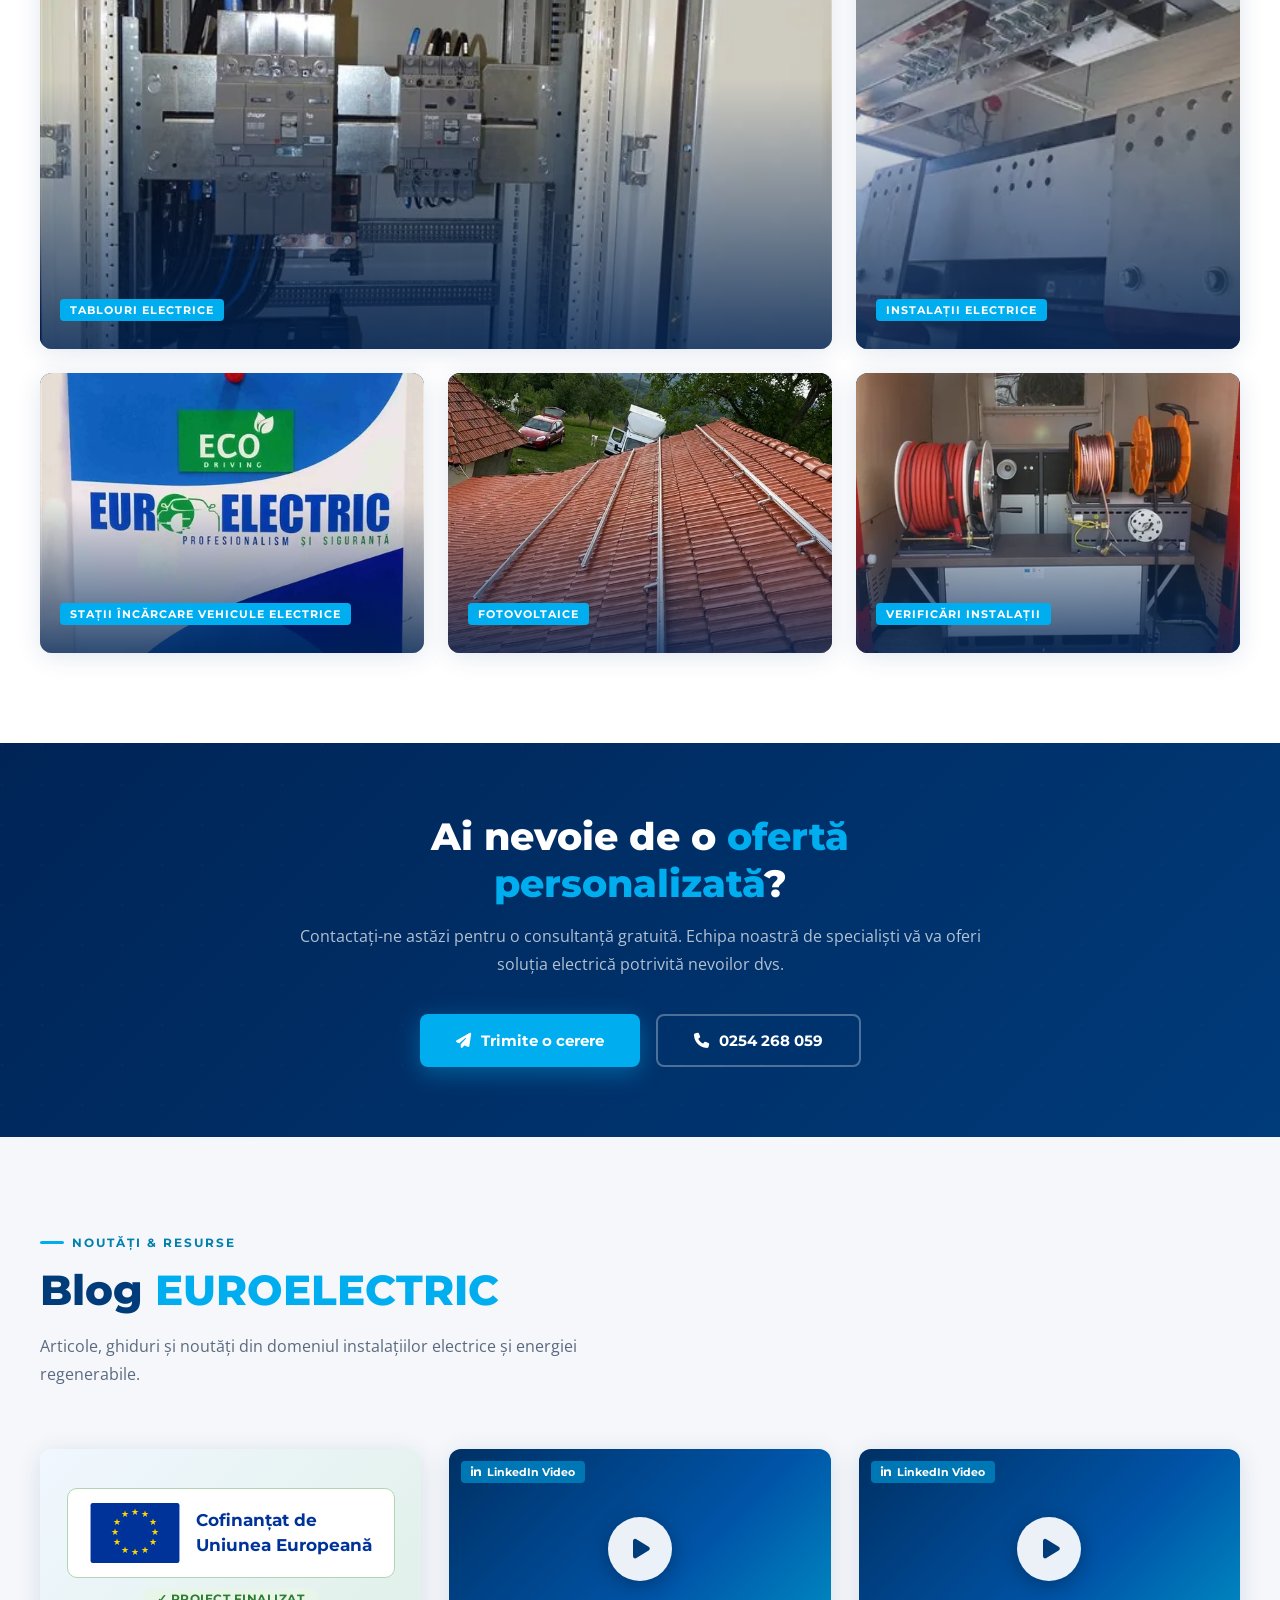
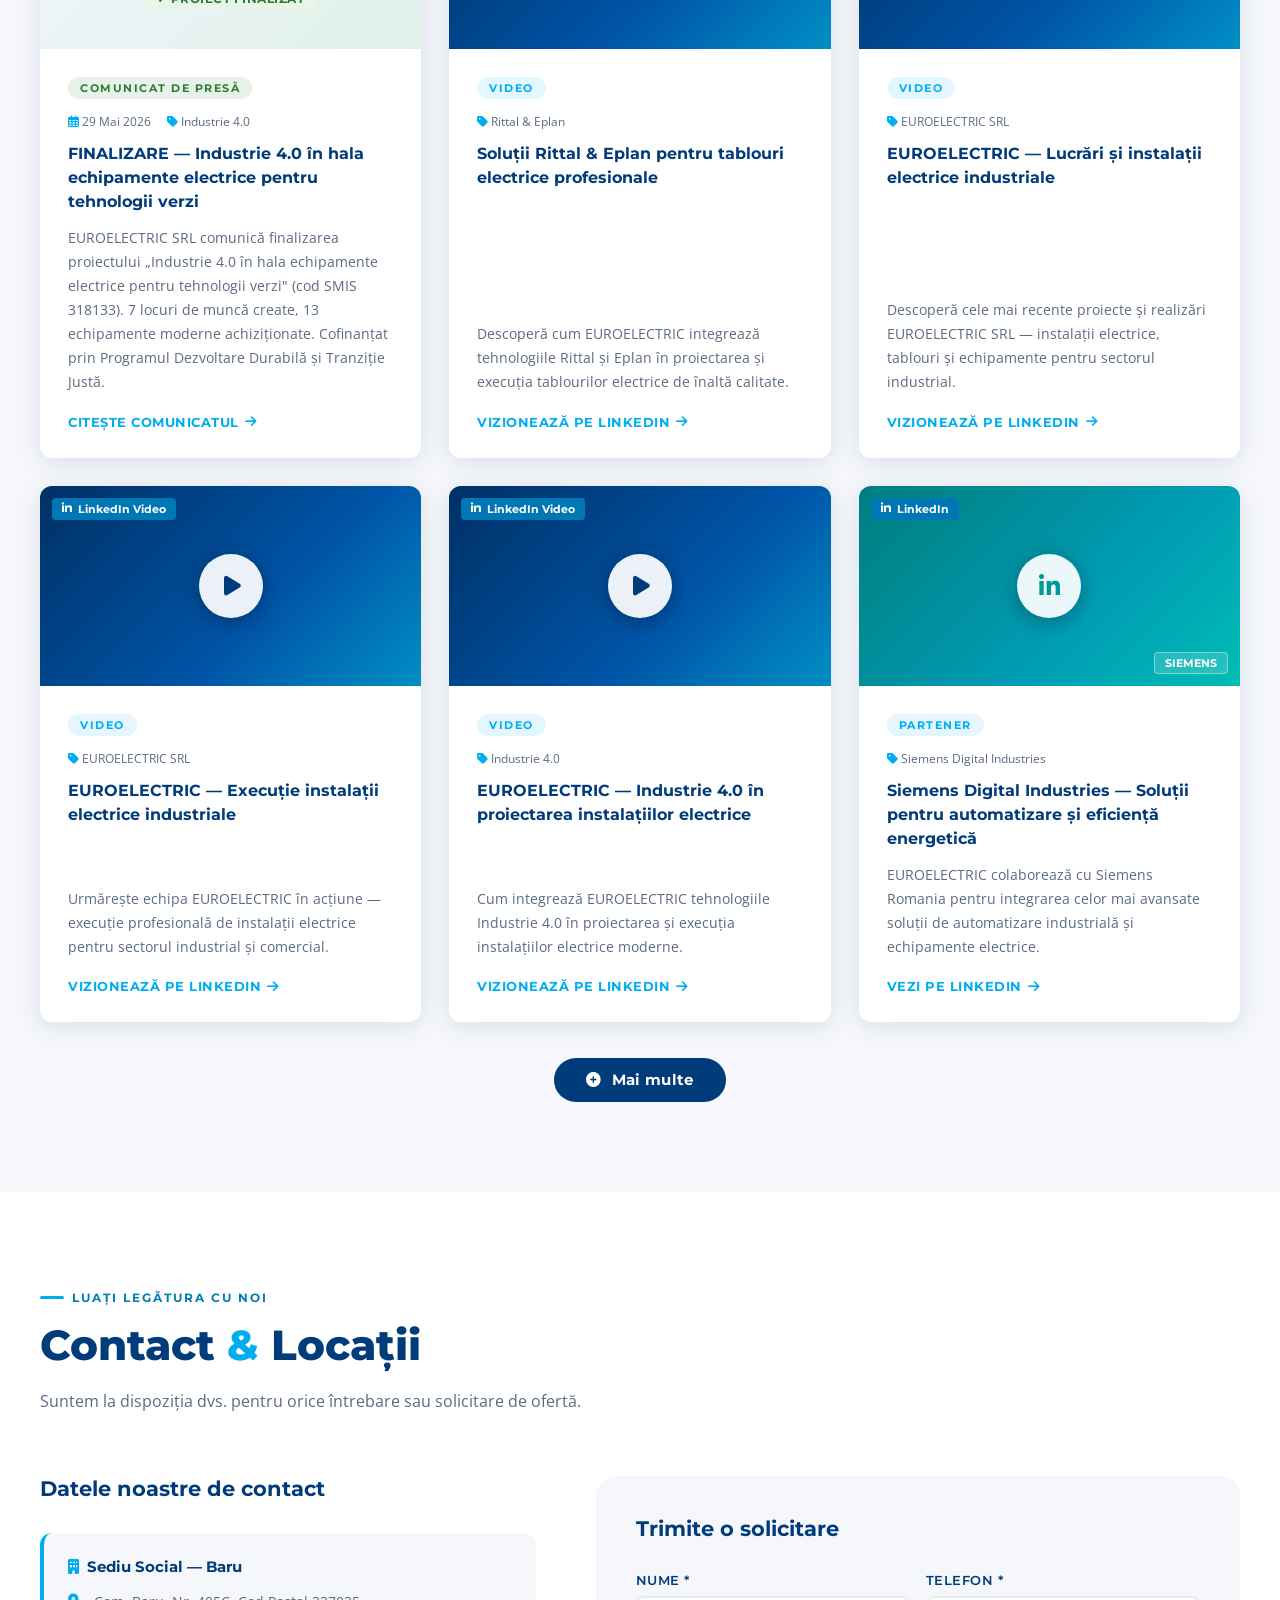
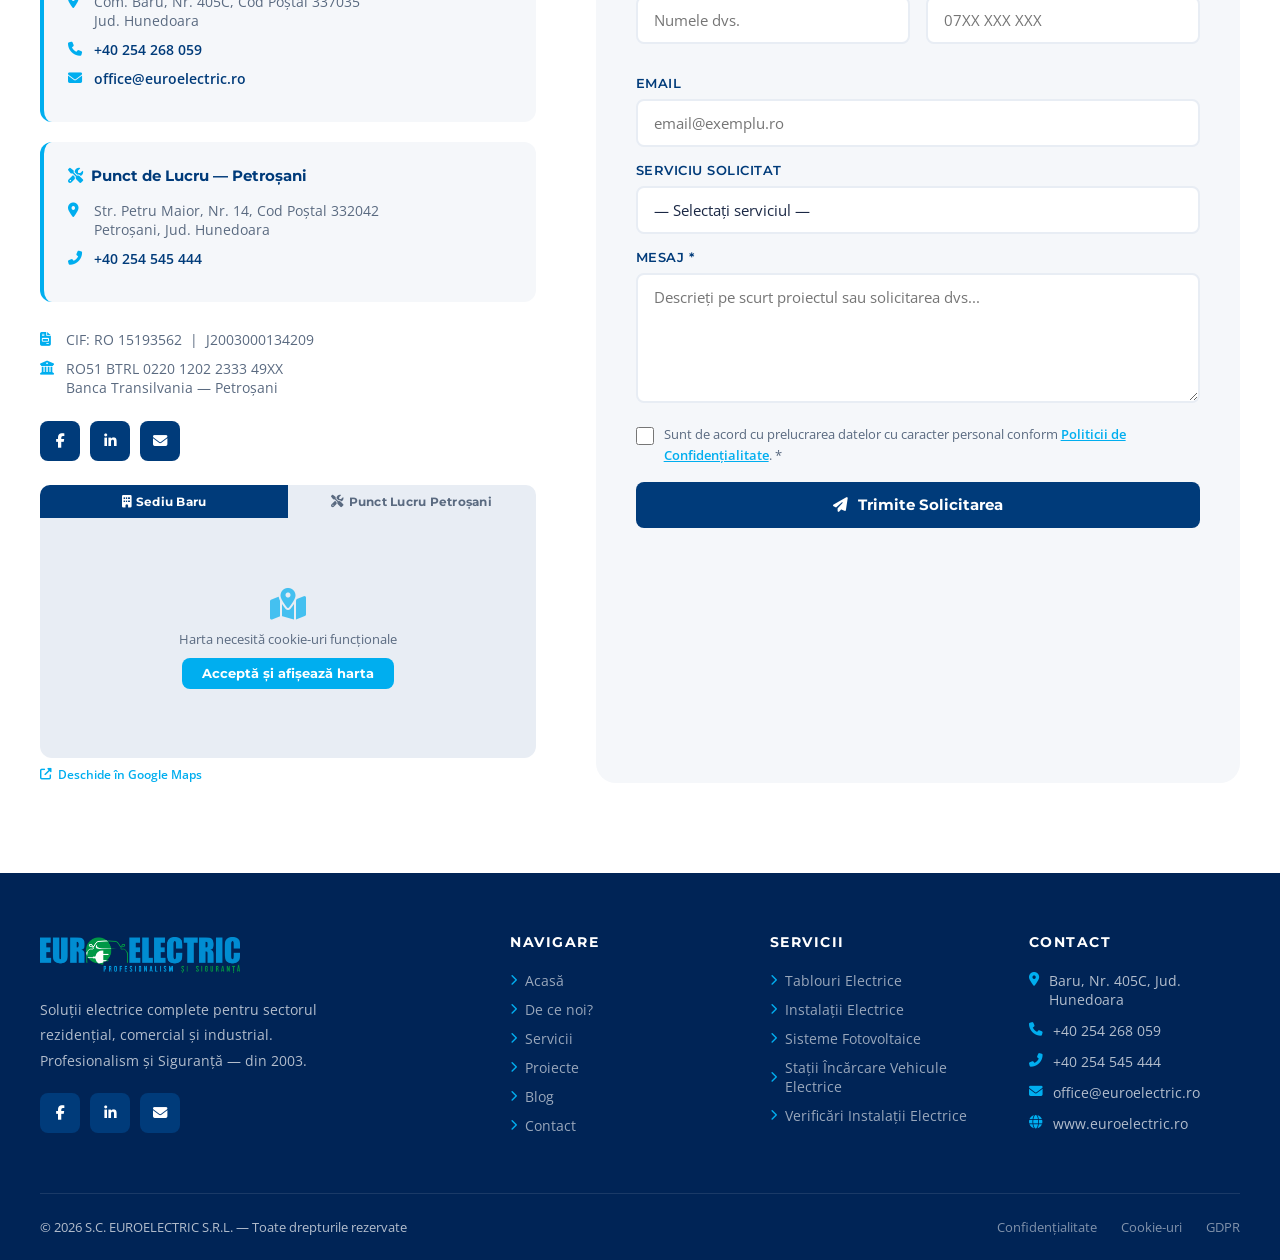
==== commit 614d4474: "Fix-uri accesibilitate / SEO din audit Lighthouse (Pas 7/7) A11y: - aria-label pe toate butoanele so" ====
--- a/index.html
+++ b/index.html
@@ -150,7 +150,7 @@
 <body>
 <nav id="navbar">
 <a href="#acasa" class="nav-logo">
-<img src="Materiale/logo-euroelectric.png" alt="EUROELECTRIC S.R.L. — Profesionalism și Siguranță">
+<img src="Materiale/logo-euroelectric.png" alt="EUROELECTRIC S.R.L. — Profesionalism și Siguranță" width="272" height="48">
 </a>
 <ul class="nav-menu" id="navMenu">
 <li><a href="#acasa" data-i18n="nav-acasa">Acasă</a></li>
@@ -230,28 +230,28 @@
 <div class="why-feature reveal">
 <div class="why-feature-icon"><i class="fas fa-medal"></i></div>
 <div class="why-feature-text">
-<h4 data-i18n="why-f1-title">Experiență și Profesionalism</h4>
+<h3 data-i18n="why-f1-title">Experiență și Profesionalism</h3>
 <p data-i18n="why-f1-desc">Peste 20 de ani de activitate în instalații electrice comerciale, industriale și rezidențiale de înaltă performanță.</p>
 </div>
 </div>
 <div class="why-feature reveal reveal-delay-1">
 <div class="why-feature-icon"><i class="fas fa-certificate"></i></div>
 <div class="why-feature-text">
-<h4 data-i18n="why-f2-title">Certificări ISO</h4>
+<h3 data-i18n="why-f2-title">Certificări ISO</h3>
 <p data-i18n="why-f2-desc">Certificați ISO 9001, ISO 14001 și ISO 45001 — garanția calității, responsabilității ecologice și siguranței muncii.</p>
 </div>
 </div>
 <div class="why-feature reveal reveal-delay-2">
 <div class="why-feature-icon"><i class="fas fa-bolt"></i></div>
 <div class="why-feature-text">
-<h4 data-i18n="why-f3-title">Autorizat ANRE &amp; IGSU</h4>
+<h3 data-i18n="why-f3-title">Autorizat ANRE &amp; IGSU</h3>
 <p data-i18n="why-f3-desc">Autorizație completă pentru proiectare, execuție și verificare instalații electrice la toate tensiunile.</p>
 </div>
 </div>
 <div class="why-feature reveal reveal-delay-3">
 <div class="why-feature-icon"><i class="fas fa-headset"></i></div>
 <div class="why-feature-text">
-<h4 data-i18n="why-f4-title">Suport și Garanție</h4>
+<h3 data-i18n="why-f4-title">Suport și Garanție</h3>
 <p data-i18n="why-f4-desc">Asistență tehnică post-instalare și garanție extinsă pentru toate lucrările realizate.</p>
 </div>
 </div>
@@ -1089,9 +1089,9 @@
 <span>RO51 BTRL 0220 1202 2333 49XX<br>Banca Transilvania — Petroșani</span>
 </div>
 <div class="social-row">
-<a href="https://www.facebook.com/EuroElectricHD/" target="_blank" rel="noopener" class="social-btn"><i class="fab fa-facebook-f"></i></a>
-<a href="https://www.linkedin.com/company/euroelectric-srl/posts/?feedView=all" target="_blank" rel="noopener" class="social-btn"><i class="fab fa-linkedin-in"></i></a>
-<a href="mailto:office@euroelectric.ro" class="social-btn"><i class="fas fa-envelope"></i></a>
+<a href="https://www.facebook.com/EuroElectricHD/" target="_blank" rel="noopener" class="social-btn" aria-label="EUROELECTRIC pe Facebook"><i class="fab fa-facebook-f" aria-hidden="true"></i></a>
+<a href="https://www.linkedin.com/company/euroelectric-srl/posts/?feedView=all" target="_blank" rel="noopener" class="social-btn" aria-label="EUROELECTRIC pe LinkedIn"><i class="fab fa-linkedin-in" aria-hidden="true"></i></a>
+<a href="mailto:office@euroelectric.ro" class="social-btn" aria-label="Trimite email la office@euroelectric.ro"><i class="fas fa-envelope" aria-hidden="true"></i></a>
 </div>
 <div class="map-placeholder">
 <div class="map-tabs">
@@ -1103,11 +1103,11 @@
 </button>
 </div>
 <div class="map-frame-wrap">
-<iframe id="map-baru"
+<iframe id="map-baru" title="Harta Google: Sediu EUROELECTRIC Baru, Hunedoara"
 data-src="https://maps.google.com/maps?q=Baru,+Hunedoara,+Romania&z=14&ie=UTF8&output=embed"
 allowfullscreen="" loading="lazy" referrerpolicy="no-referrer-when-downgrade">
 </iframe>
-<iframe id="map-petrosani"
+<iframe id="map-petrosani" title="Harta Google: Punct de lucru EUROELECTRIC Petrosani"
 data-src="https://maps.google.com/maps?q=Str.+Petru+Maior+14,+Petrosani,+Hunedoara,+Romania&z=15&ie=UTF8&output=embed"
 allowfullscreen="" loading="lazy" referrerpolicy="no-referrer-when-downgrade"
 style="display:none;">
@@ -1146,8 +1146,8 @@
 <div class="field-error" data-error-for="email"><i class="fas fa-exclamation-circle"></i><span data-i18n="err-email">Adresă email invalidă (ex: nume@domeniu.ro).</span></div>
 </div>
 <div class="form-group">
-<label data-i18n="form-service">Serviciu solicitat</label>
-<select name="service" data-i18n-select="form-select">
+<label for="service-select" data-i18n="form-service">Serviciu solicitat</label>
+<select id="service-select" name="service" data-i18n-select="form-select" aria-label="Selecteaza serviciul solicitat">
 <option value="">— Selectați serviciul —</option>
 <option>Tablouri Electrice</option>
 <option>Instalații Electrice</option>
@@ -1181,12 +1181,12 @@
 <footer>
 <div class="footer-grid">
 <div class="footer-brand">
-<img src="Materiale/logo-euroelectric.png" alt="EUROELECTRIC S.R.L.">
+<img src="Materiale/logo-euroelectric.png" alt="EUROELECTRIC S.R.L." width="200" height="40">
 <p data-i18n="footer-brand">Soluții electrice complete pentru sectorul rezidențial, comercial și industrial. Profesionalism și Siguranță — din 2003.</p>
 <div class="social-row">
-<a href="https://www.facebook.com/EuroElectricHD/" target="_blank" rel="noopener" class="social-btn"><i class="fab fa-facebook-f"></i></a>
-<a href="https://www.linkedin.com/company/euroelectric-srl/posts/?feedView=all" target="_blank" rel="noopener" class="social-btn"><i class="fab fa-linkedin-in"></i></a>
-<a href="mailto:office@euroelectric.ro" class="social-btn"><i class="fas fa-envelope"></i></a>
+<a href="https://www.facebook.com/EuroElectricHD/" target="_blank" rel="noopener" class="social-btn" aria-label="EUROELECTRIC pe Facebook"><i class="fab fa-facebook-f" aria-hidden="true"></i></a>
+<a href="https://www.linkedin.com/company/euroelectric-srl/posts/?feedView=all" target="_blank" rel="noopener" class="social-btn" aria-label="EUROELECTRIC pe LinkedIn"><i class="fab fa-linkedin-in" aria-hidden="true"></i></a>
+<a href="mailto:office@euroelectric.ro" class="social-btn" aria-label="Trimite email la office@euroelectric.ro"><i class="fas fa-envelope" aria-hidden="true"></i></a>
 </div>
 </div>
 <div>
@@ -1243,8 +1243,8 @@
 </div>
 </div>
 </footer>
-<button class="back-to-top" id="backToTop" onclick="window.scrollTo({top:0,behavior:'smooth'})">
-<i class="fas fa-chevron-up"></i>
+<button class="back-to-top" id="backToTop" aria-label="Inapoi sus" onclick="window.scrollTo({top:0,behavior:'smooth'})">
+<i class="fas fa-chevron-up" aria-hidden="true"></i>
 </button>
 
 <div id="cookieBanner" style="display:none">
--- a/euroelectric.css
+++ b/euroelectric.css
@@ -504,7 +504,7 @@
 .section-tag {
 display: inline-flex; align-items: center; gap: 8px;
 font-family: "Montserrat", sans-serif; font-weight: 700;
-font-size: 0.75rem; letter-spacing: 2px; text-transform: uppercase; color: var(--cyan); margin-bottom: 16px;
+font-size: 0.75rem; letter-spacing: 2px; text-transform: uppercase; color: #0080AE; margin-bottom: 16px;
 }
 .section-tag::before { content: ""; display: block; width: 24px; height: 3px; background: var(--cyan); border-radius: 2px; }
 .section-title {
@@ -528,7 +528,7 @@
 display: flex; align-items: center; justify-content: center;
 flex-shrink: 0; font-size: 1.3rem; color: var(--white);
 }
-.why-feature-text h4 { font-family: "Montserrat", sans-serif; font-weight: 700; color: var(--navy); font-size: 1rem; margin-bottom: 6px; }
+.why-feature-text h3, .why-feature-text h4 { font-family: "Montserrat", sans-serif; font-weight: 700; color: var(--navy); font-size: 1rem; margin-bottom: 6px; }
 .why-feature-text p { color: var(--text-grey); font-size: 0.9rem; line-height: 1.7; }
 .why-visual {
 background: linear-gradient(135deg, var(--navy-dark), var(--navy));
@@ -882,13 +882,13 @@
 /* ===== LANGUAGE SWITCHER ===== */
 .lang-switcher { display: flex; align-items: center; gap: 4px; margin-left: 16px; }
 .lang-btn {
-background: none; border: 1.5px solid rgba(0,59,122,0.25); color: var(--navy);
+background: none; border: 1.5px solid rgba(0,59,122,0.45); color: var(--navy);
 font-family: "Montserrat", sans-serif; font-weight: 700; font-size: 0.72rem;
 letter-spacing: 1px; padding: 5px 10px; border-radius: 6px; cursor: pointer;
 transition: var(--transition);
 }
-.lang-btn:hover { background: var(--grey-light); border-color: var(--cyan); color: var(--cyan); }
-.lang-btn.active { background: var(--cyan); border-color: var(--cyan); color: var(--white); }
+.lang-btn:hover { background: var(--grey-light); border-color: var(--navy); color: var(--navy); }
+.lang-btn.active { background: var(--navy); border-color: var(--navy); color: var(--white); }
 .lang-sep { color: var(--grey-mid); font-size: 0.8rem; }
 /* ===== BACK TO TOP ===== */
 .back-to-top {
@@ -957,7 +957,7 @@
 .section-desc { font-size: 0.95rem; line-height: 1.7; margin-bottom: 40px; }
 /* H3 in carduri: clar mai mic ca section-title */
 .service-body h3, .te-srv-card h4, .te-std-card h4,
-.why-feature-text h4, .blog-card-body h3,
+.why-feature-text h3, .why-feature-text h4, .blog-card-body h3,
 .contact-form h3, .contact-info h3 { font-size: 1.05rem; line-height: 1.3; }
 .te-subtitle { font-size: 1.15rem !important; }
 /* Texte sub-titluri: contrast mai mare cu titlul */
--- a/euroelectric.css
+++ b/euroelectric.css
@@ -504,7 +504,7 @@
 .section-tag {
 display: inline-flex; align-items: center; gap: 8px;
 font-family: "Montserrat", sans-serif; font-weight: 700;
-font-size: 0.75rem; letter-spacing: 2px; text-transform: uppercase; color: var(--cyan); margin-bottom: 16px;
+font-size: 0.75rem; letter-spacing: 2px; text-transform: uppercase; color: #0080AE; margin-bottom: 16px;
 }
 .section-tag::before { content: ""; display: block; width: 24px; height: 3px; background: var(--cyan); border-radius: 2px; }
 .section-title {
@@ -528,7 +528,7 @@
 display: flex; align-items: center; justify-content: center;
 flex-shrink: 0; font-size: 1.3rem; color: var(--white);
 }
-.why-feature-text h4 { font-family: "Montserrat", sans-serif; font-weight: 700; color: var(--navy); font-size: 1rem; margin-bottom: 6px; }
+.why-feature-text h3, .why-feature-text h4 { font-family: "Montserrat", sans-serif; font-weight: 700; color: var(--navy); font-size: 1rem; margin-bottom: 6px; }
 .why-feature-text p { color: var(--text-grey); font-size: 0.9rem; line-height: 1.7; }
 .why-visual {
 background: linear-gradient(135deg, var(--navy-dark), var(--navy));
@@ -882,13 +882,13 @@
 /* ===== LANGUAGE SWITCHER ===== */
 .lang-switcher { display: flex; align-items: center; gap: 4px; margin-left: 16px; }
 .lang-btn {
-background: none; border: 1.5px solid rgba(0,59,122,0.25); color: var(--navy);
+background: none; border: 1.5px solid rgba(0,59,122,0.45); color: var(--navy);
 font-family: "Montserrat", sans-serif; font-weight: 700; font-size: 0.72rem;
 letter-spacing: 1px; padding: 5px 10px; border-radius: 6px; cursor: pointer;
 transition: var(--transition);
 }
-.lang-btn:hover { background: var(--grey-light); border-color: var(--cyan); color: var(--cyan); }
-.lang-btn.active { background: var(--cyan); border-color: var(--cyan); color: var(--white); }
+.lang-btn:hover { background: var(--grey-light); border-color: var(--navy); color: var(--navy); }
+.lang-btn.active { background: var(--navy); border-color: var(--navy); color: var(--white); }
 .lang-sep { color: var(--grey-mid); font-size: 0.8rem; }
 /* ===== BACK TO TOP ===== */
 .back-to-top {
@@ -957,7 +957,7 @@
 .section-desc { font-size: 0.95rem; line-height: 1.7; margin-bottom: 40px; }
 /* H3 in carduri: clar mai mic ca section-title */
 .service-body h3, .te-srv-card h4, .te-std-card h4,
-.why-feature-text h4, .blog-card-body h3,
+.why-feature-text h3, .why-feature-text h4, .blog-card-body h3,
 .contact-form h3, .contact-info h3 { font-size: 1.05rem; line-height: 1.3; }
 .te-subtitle { font-size: 1.15rem !important; }
 /* Texte sub-titluri: contrast mai mare cu titlul */
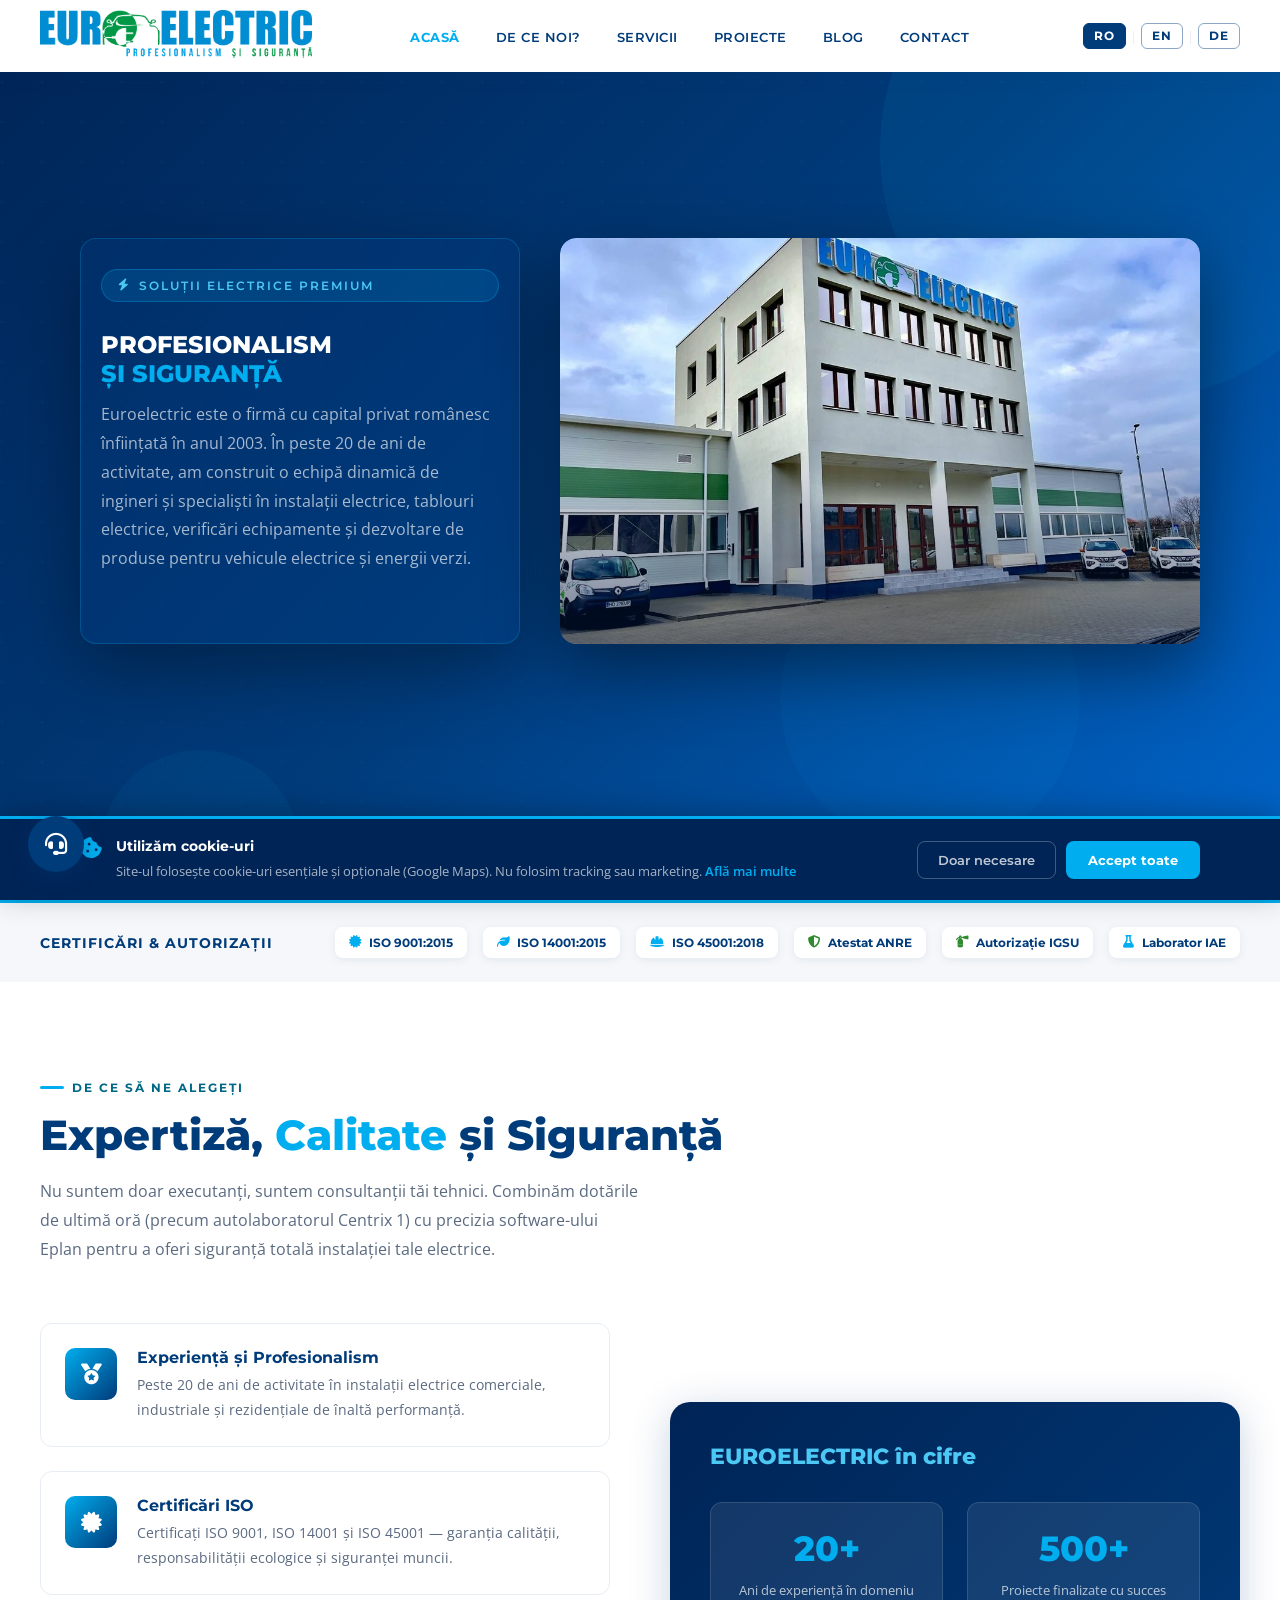
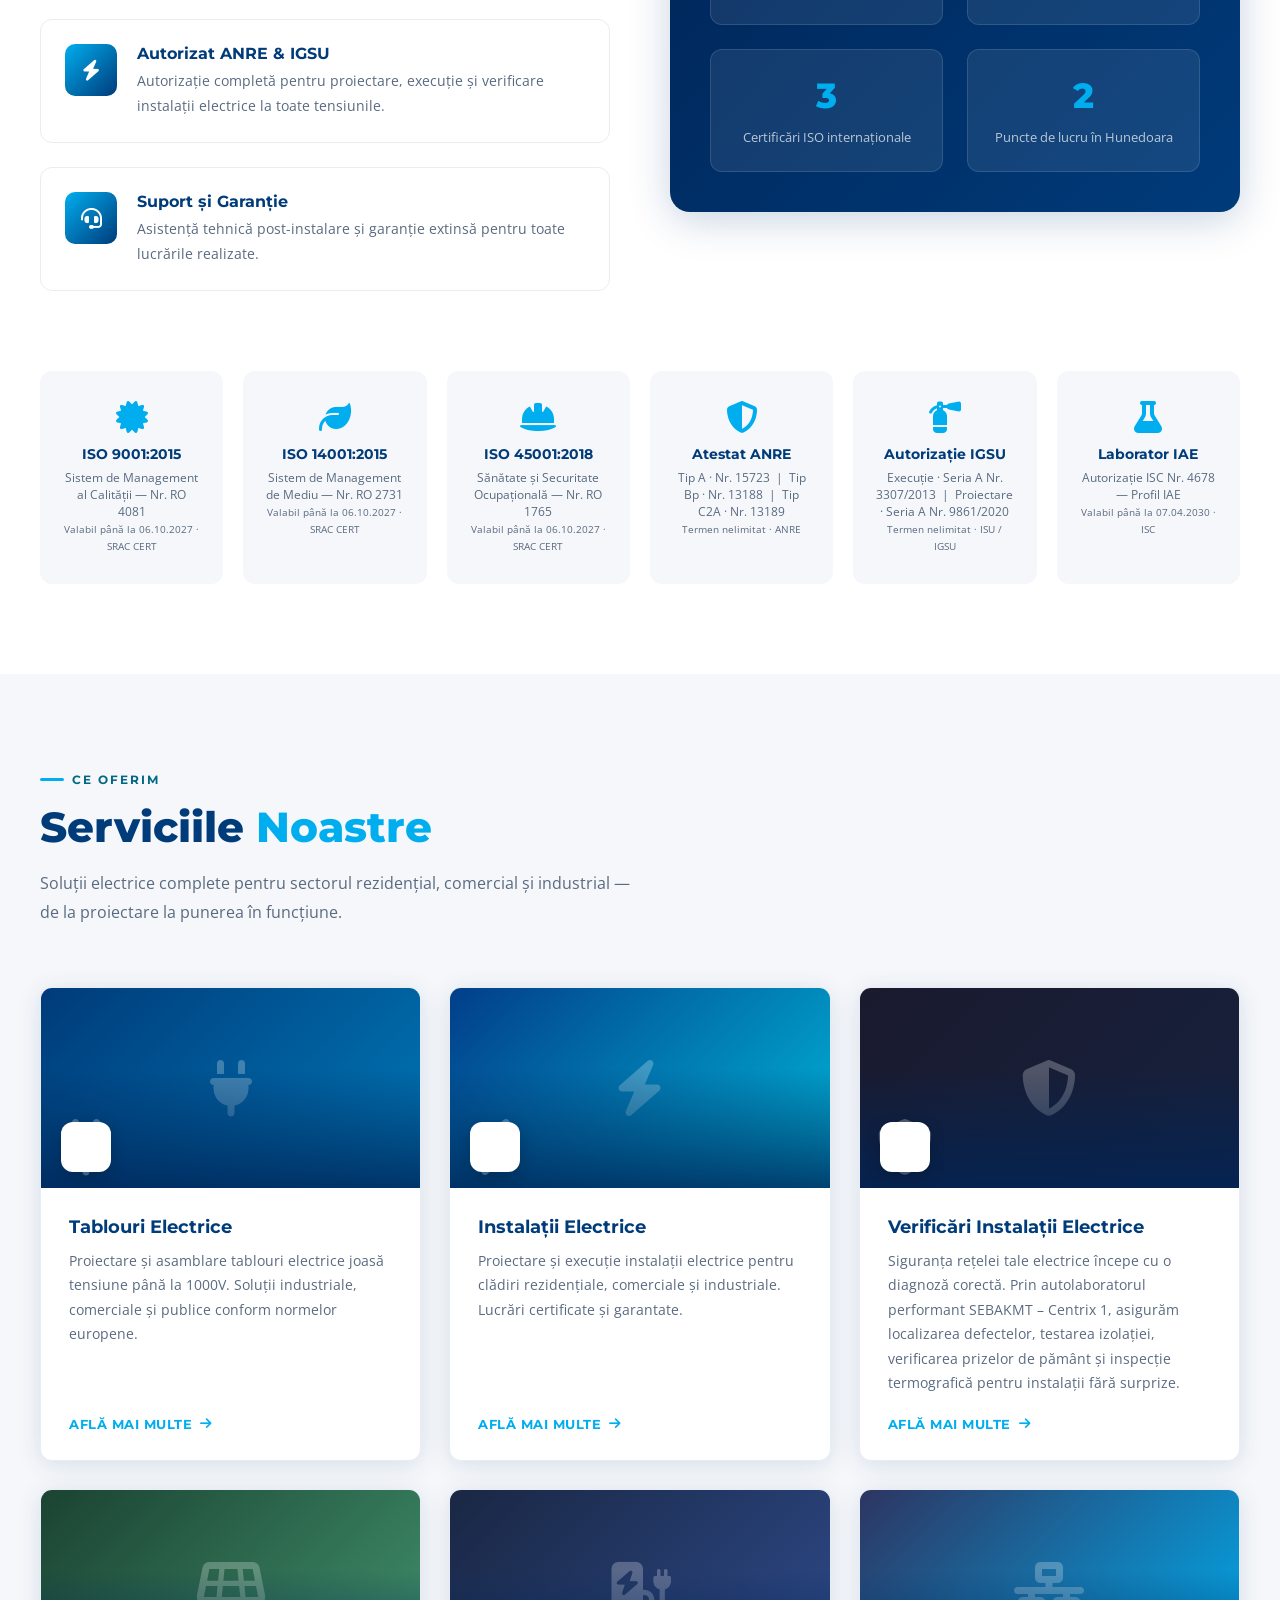
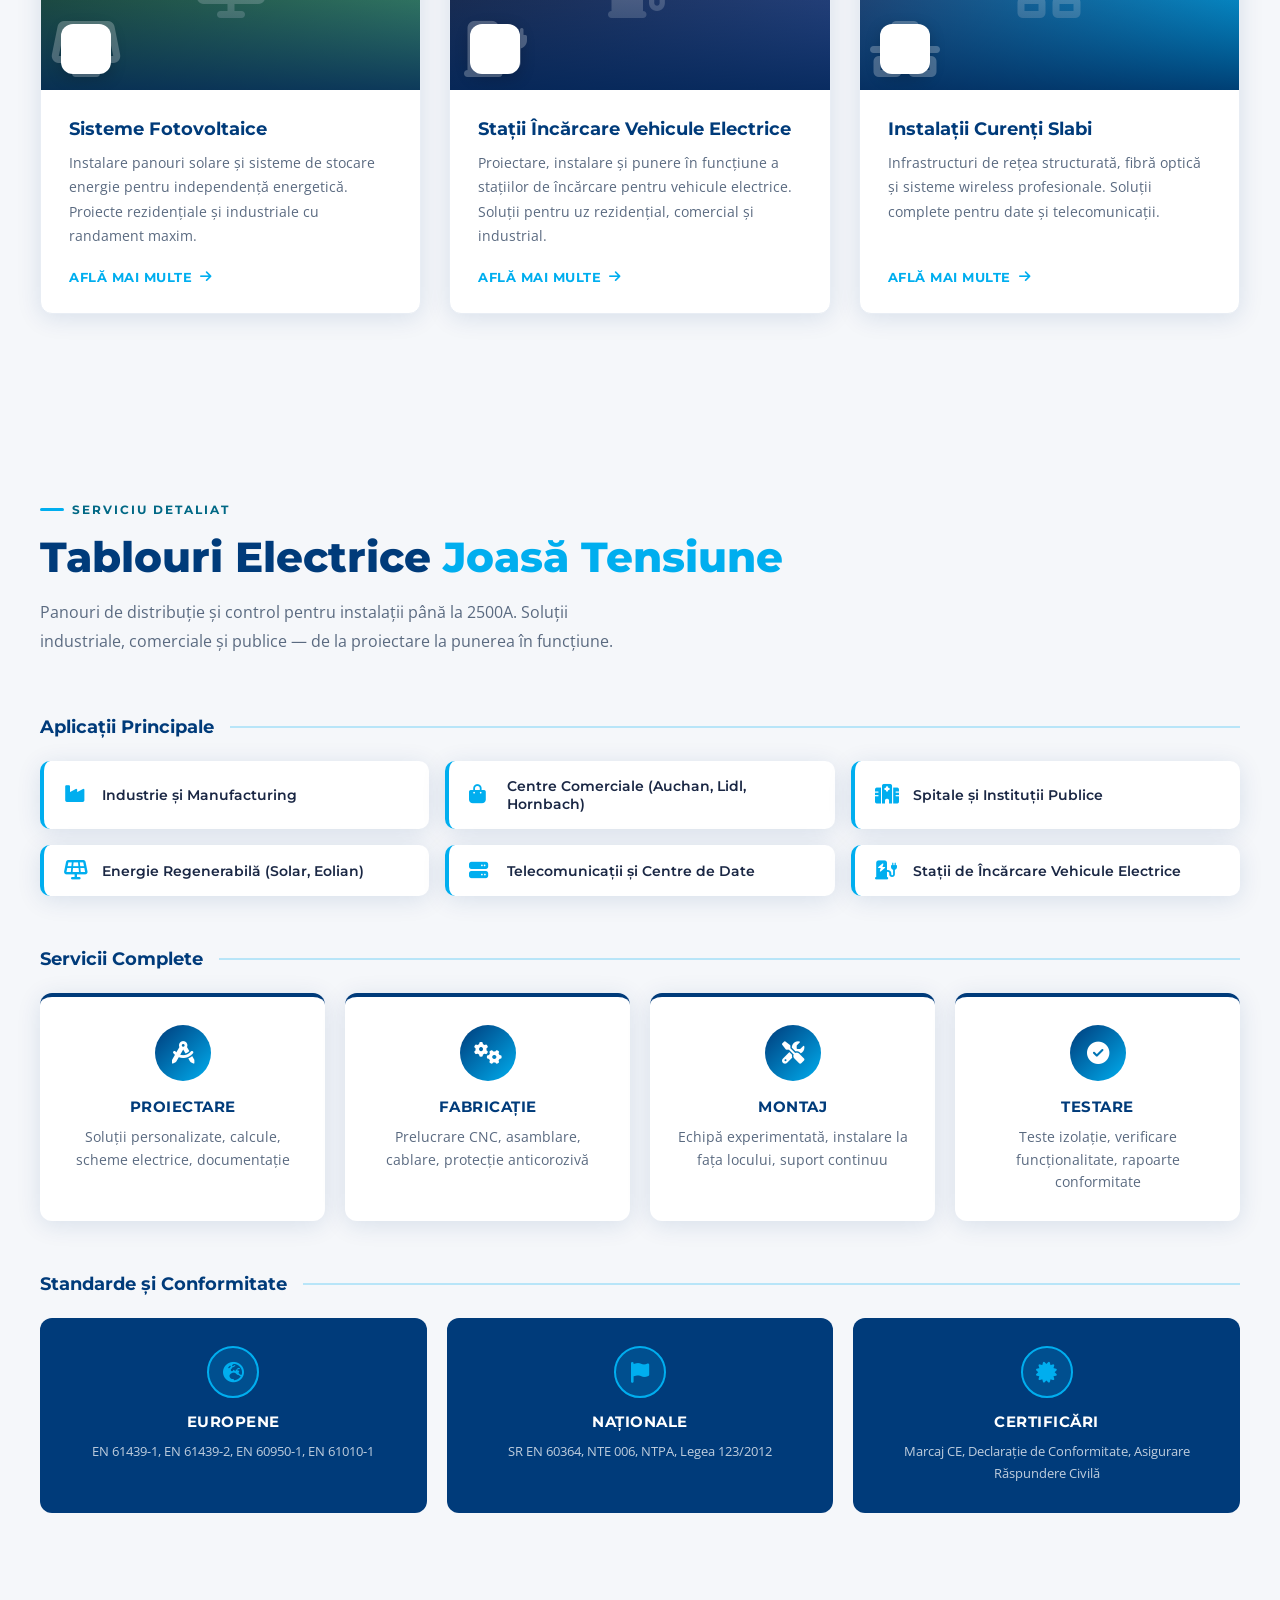
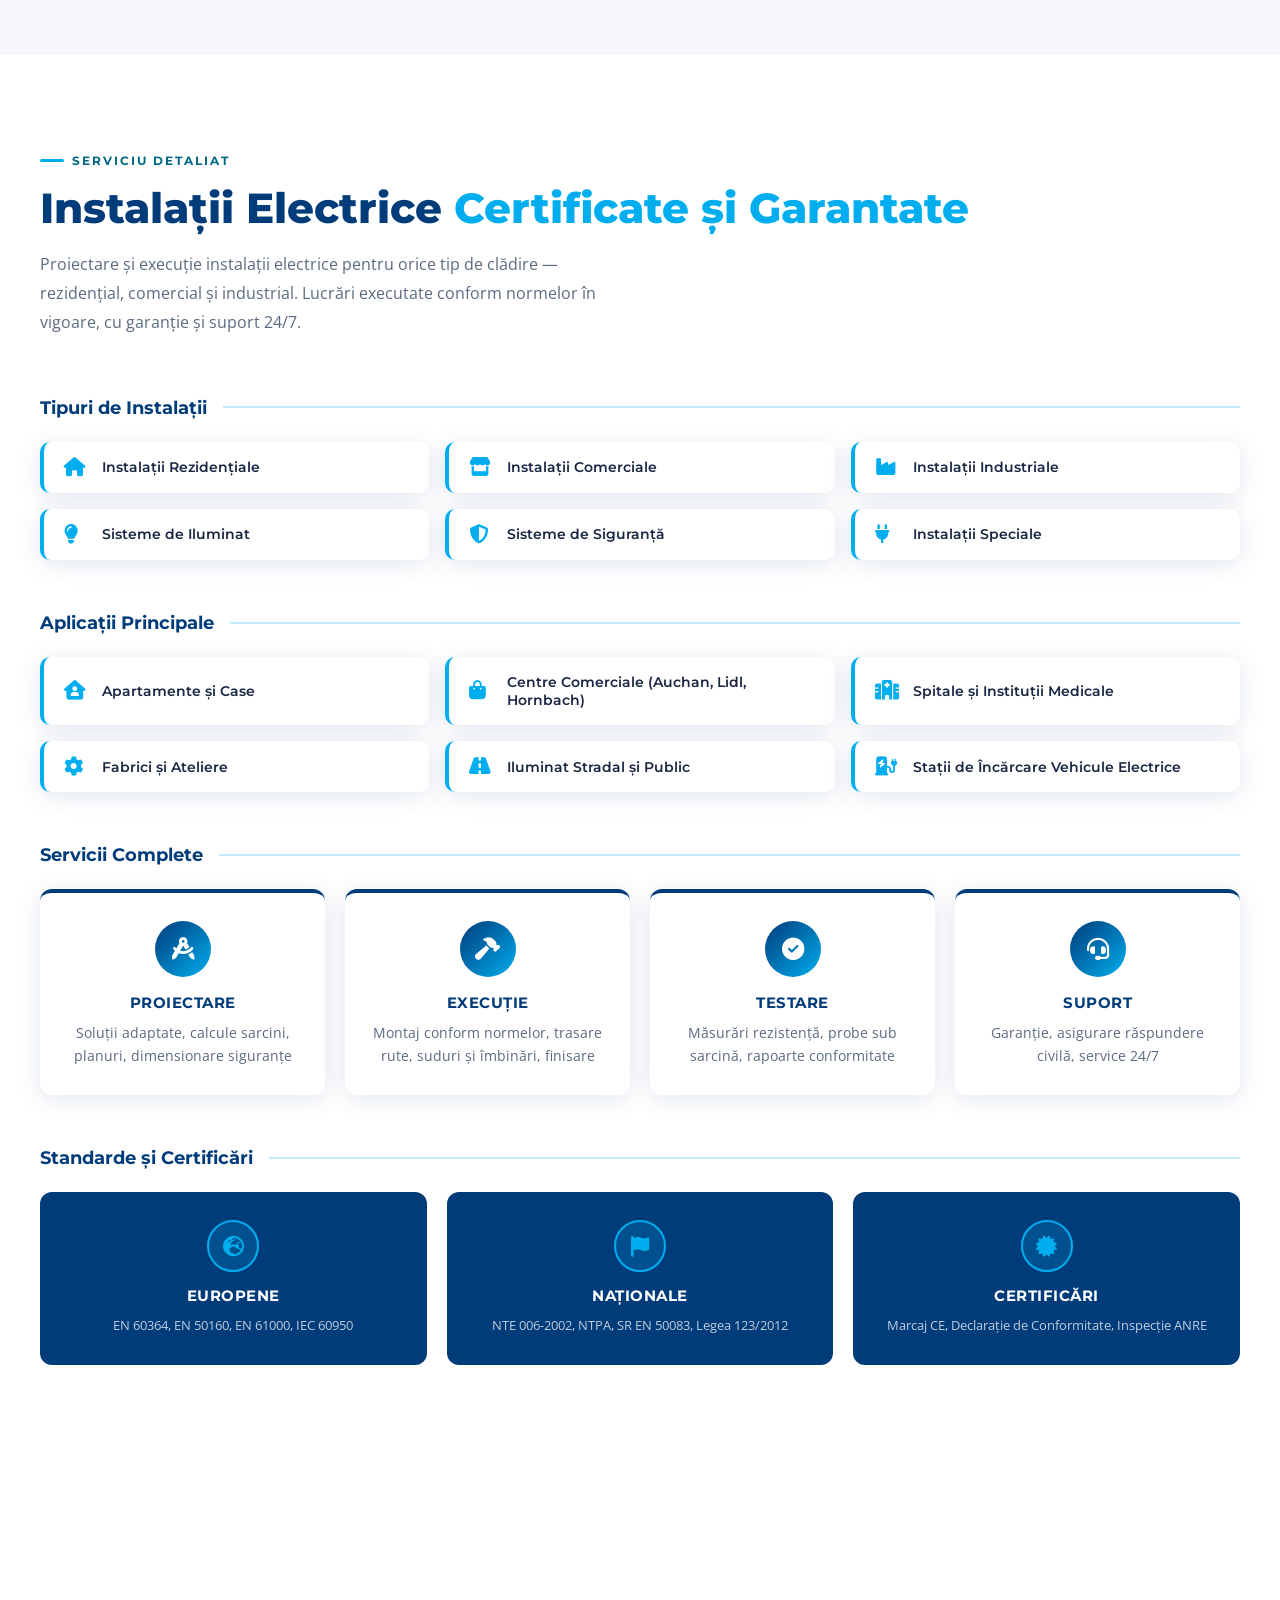
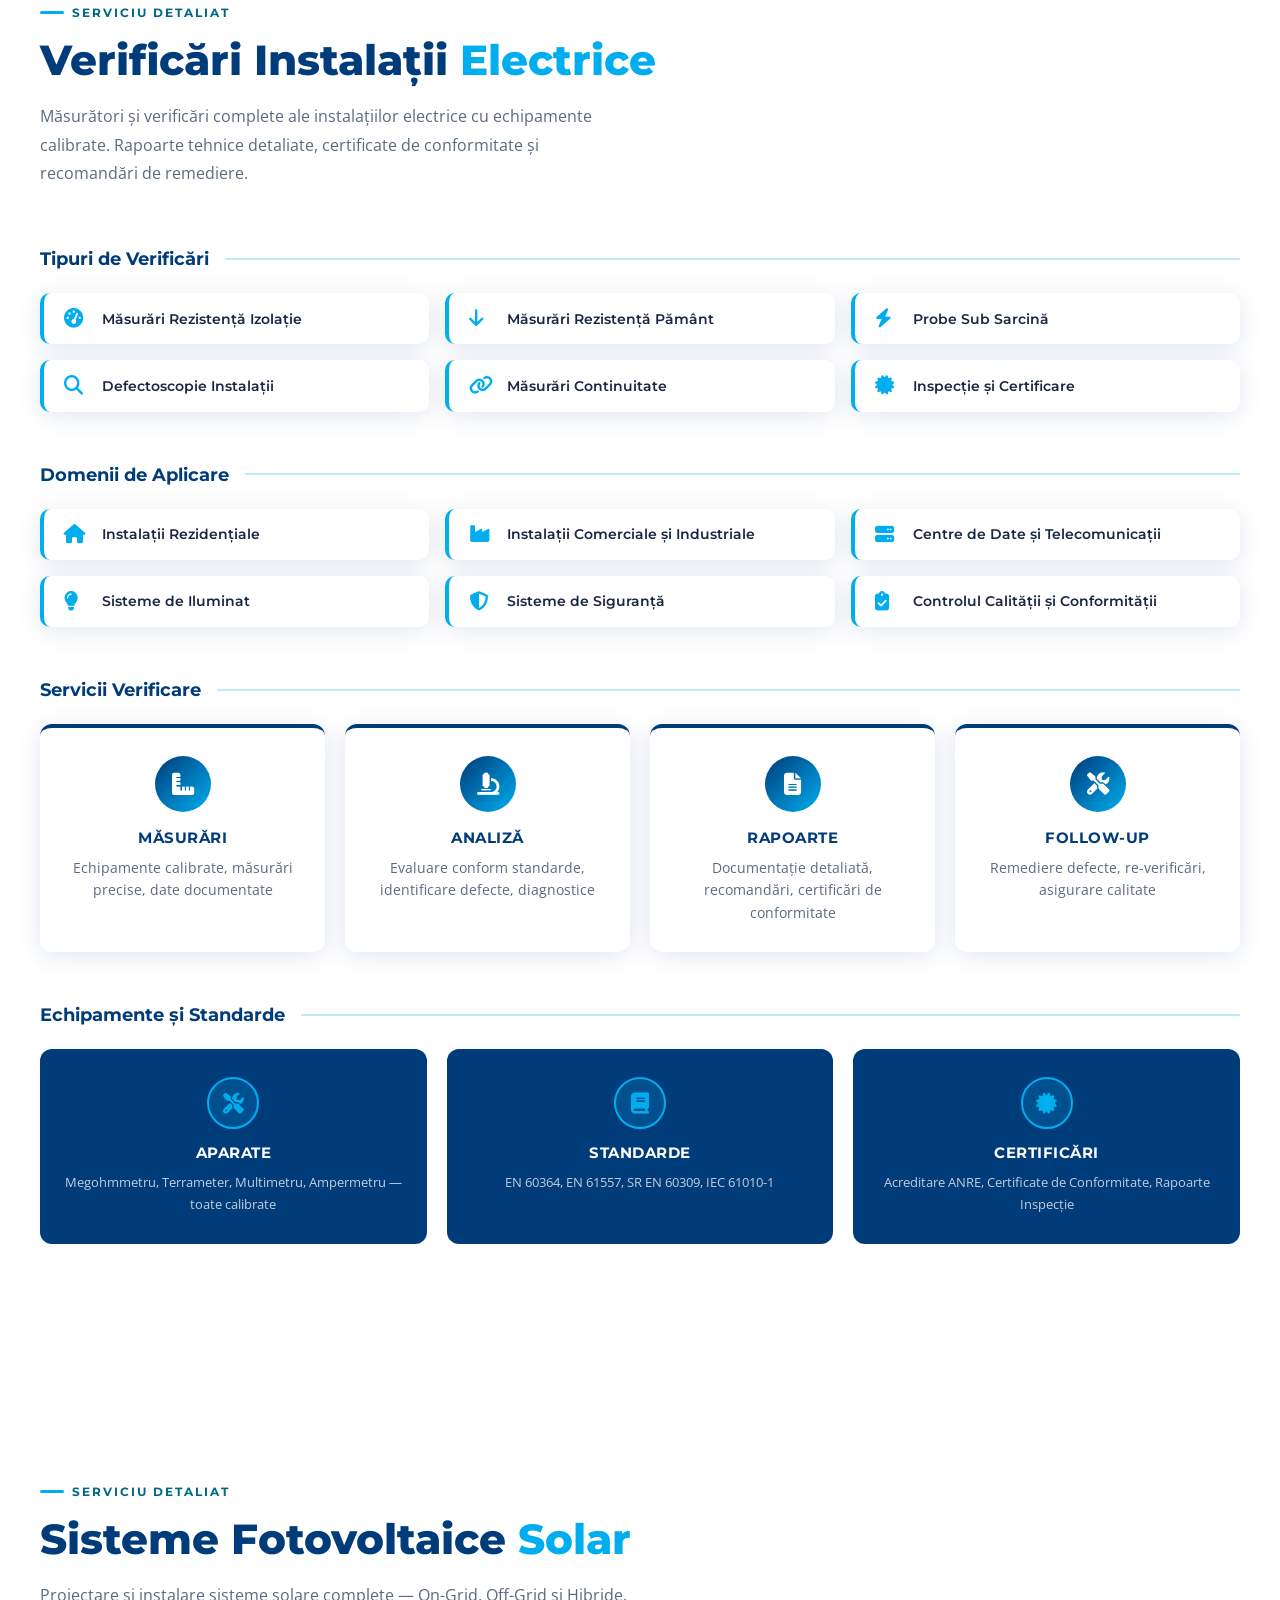
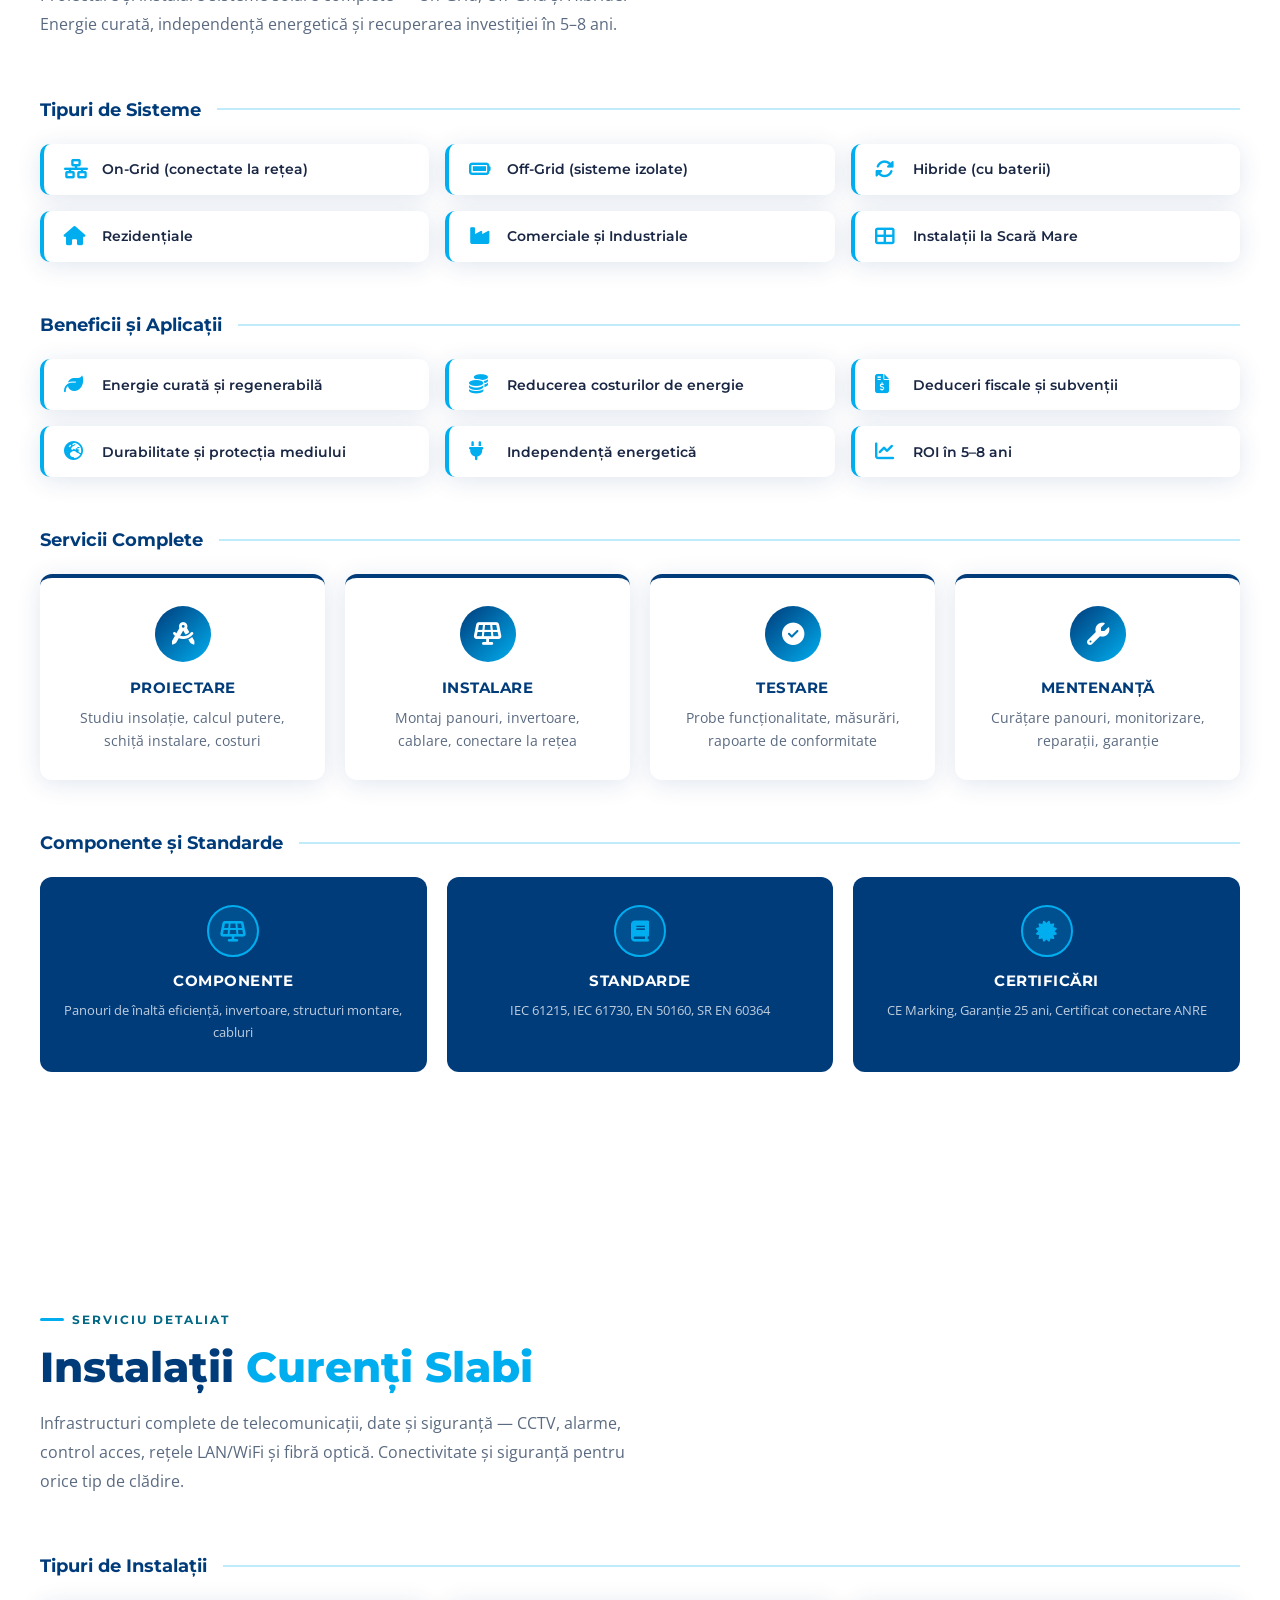
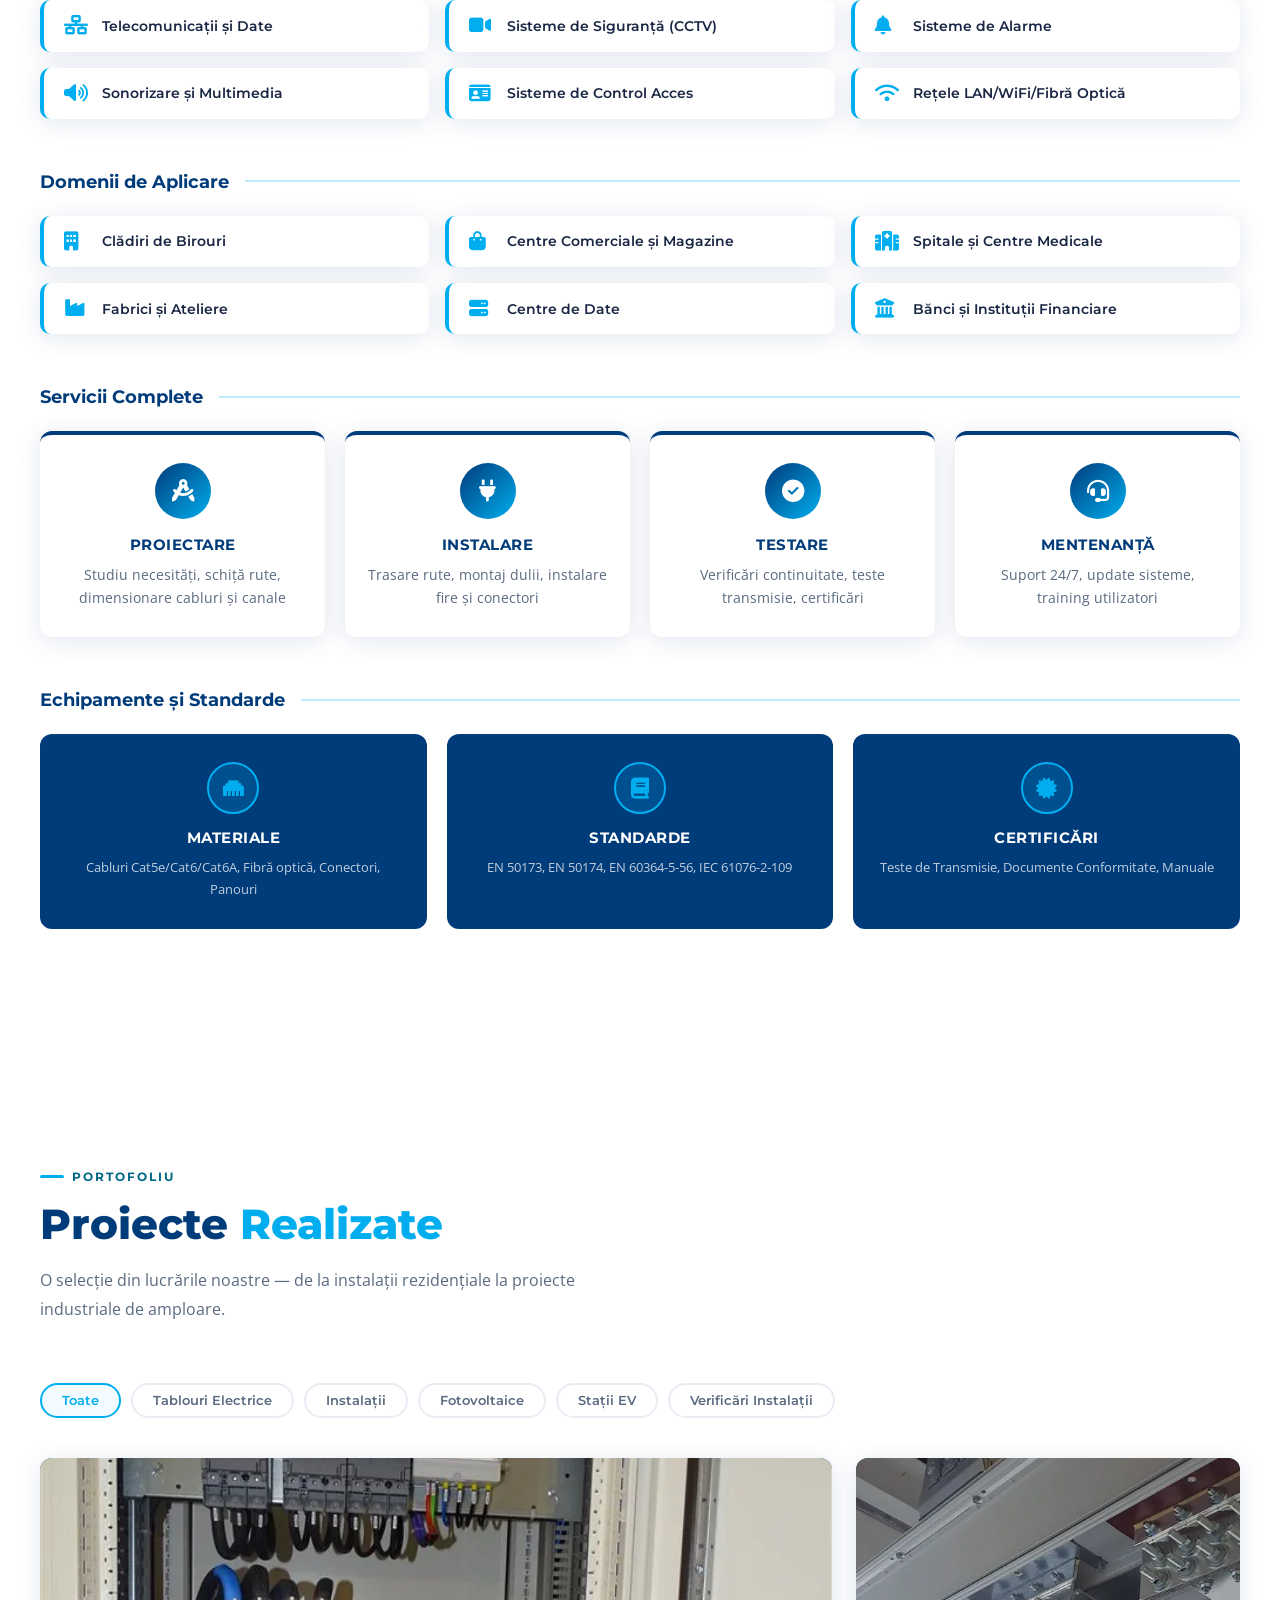
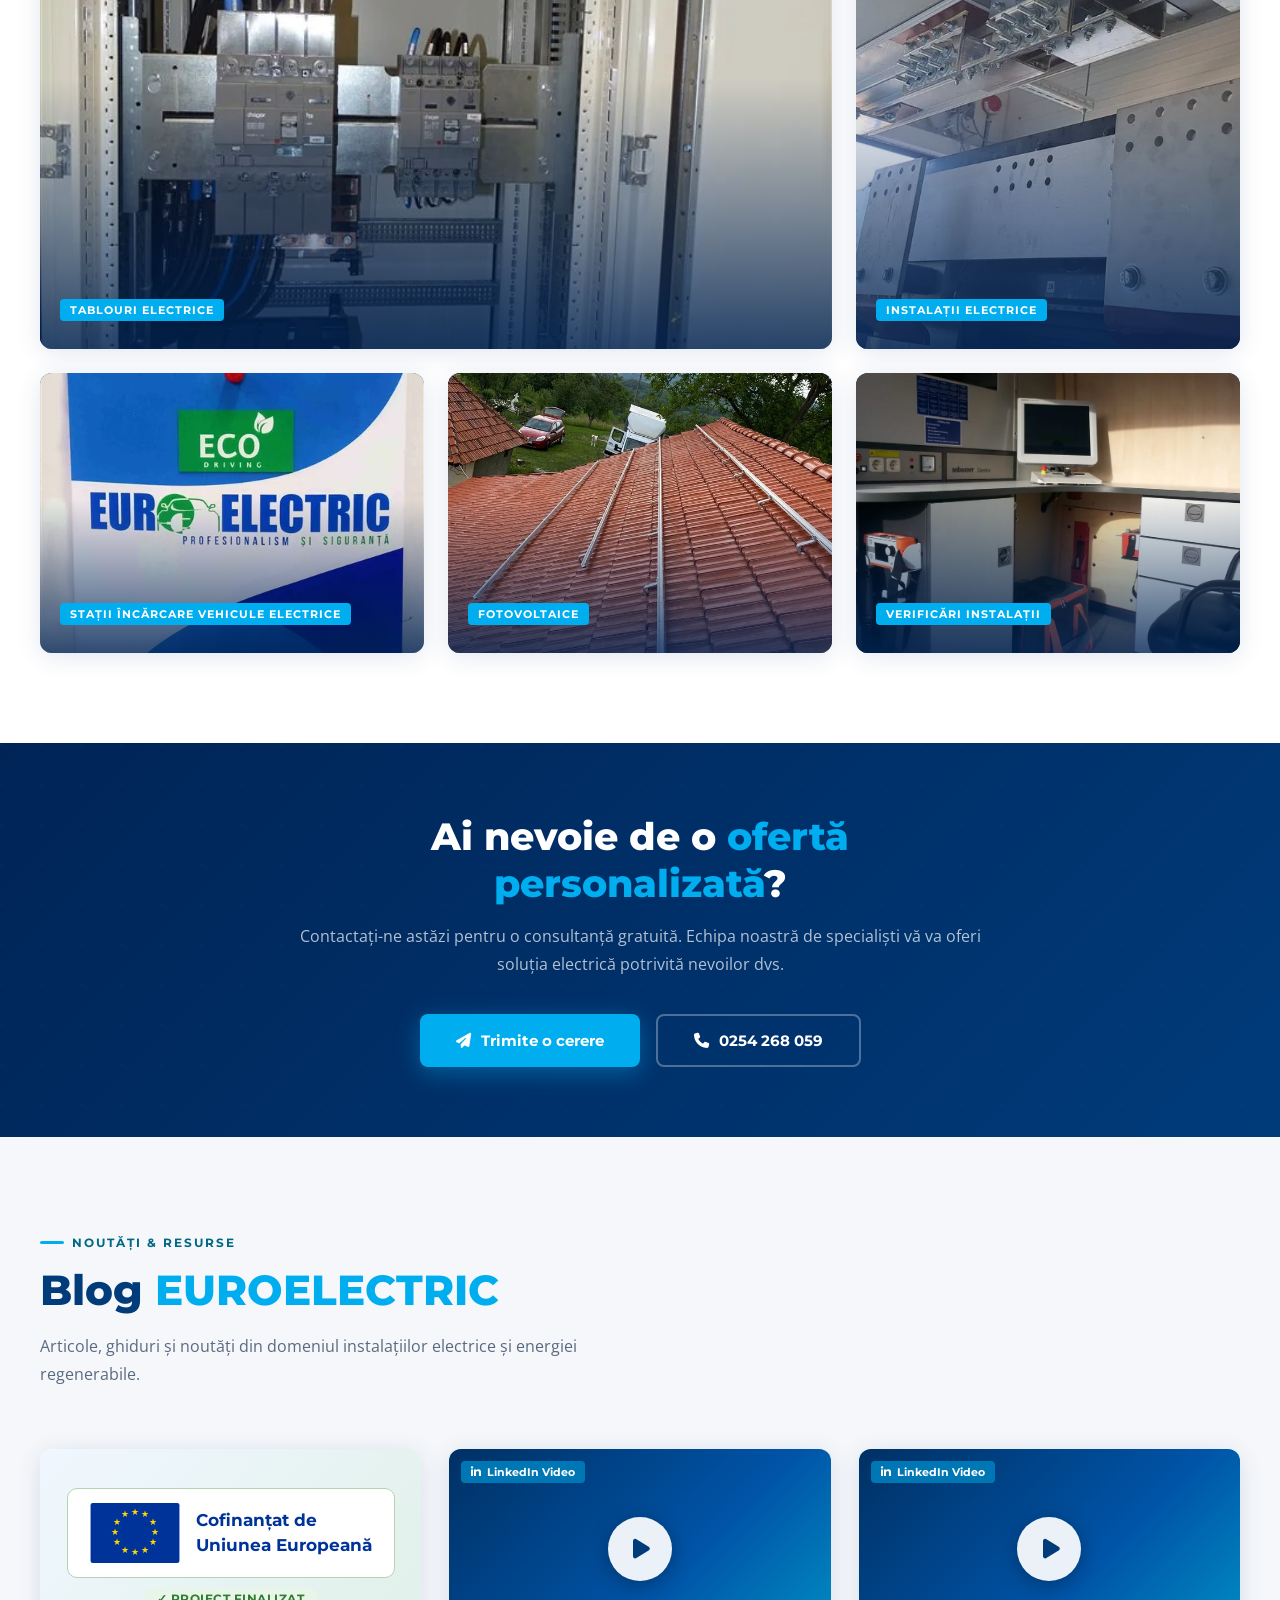
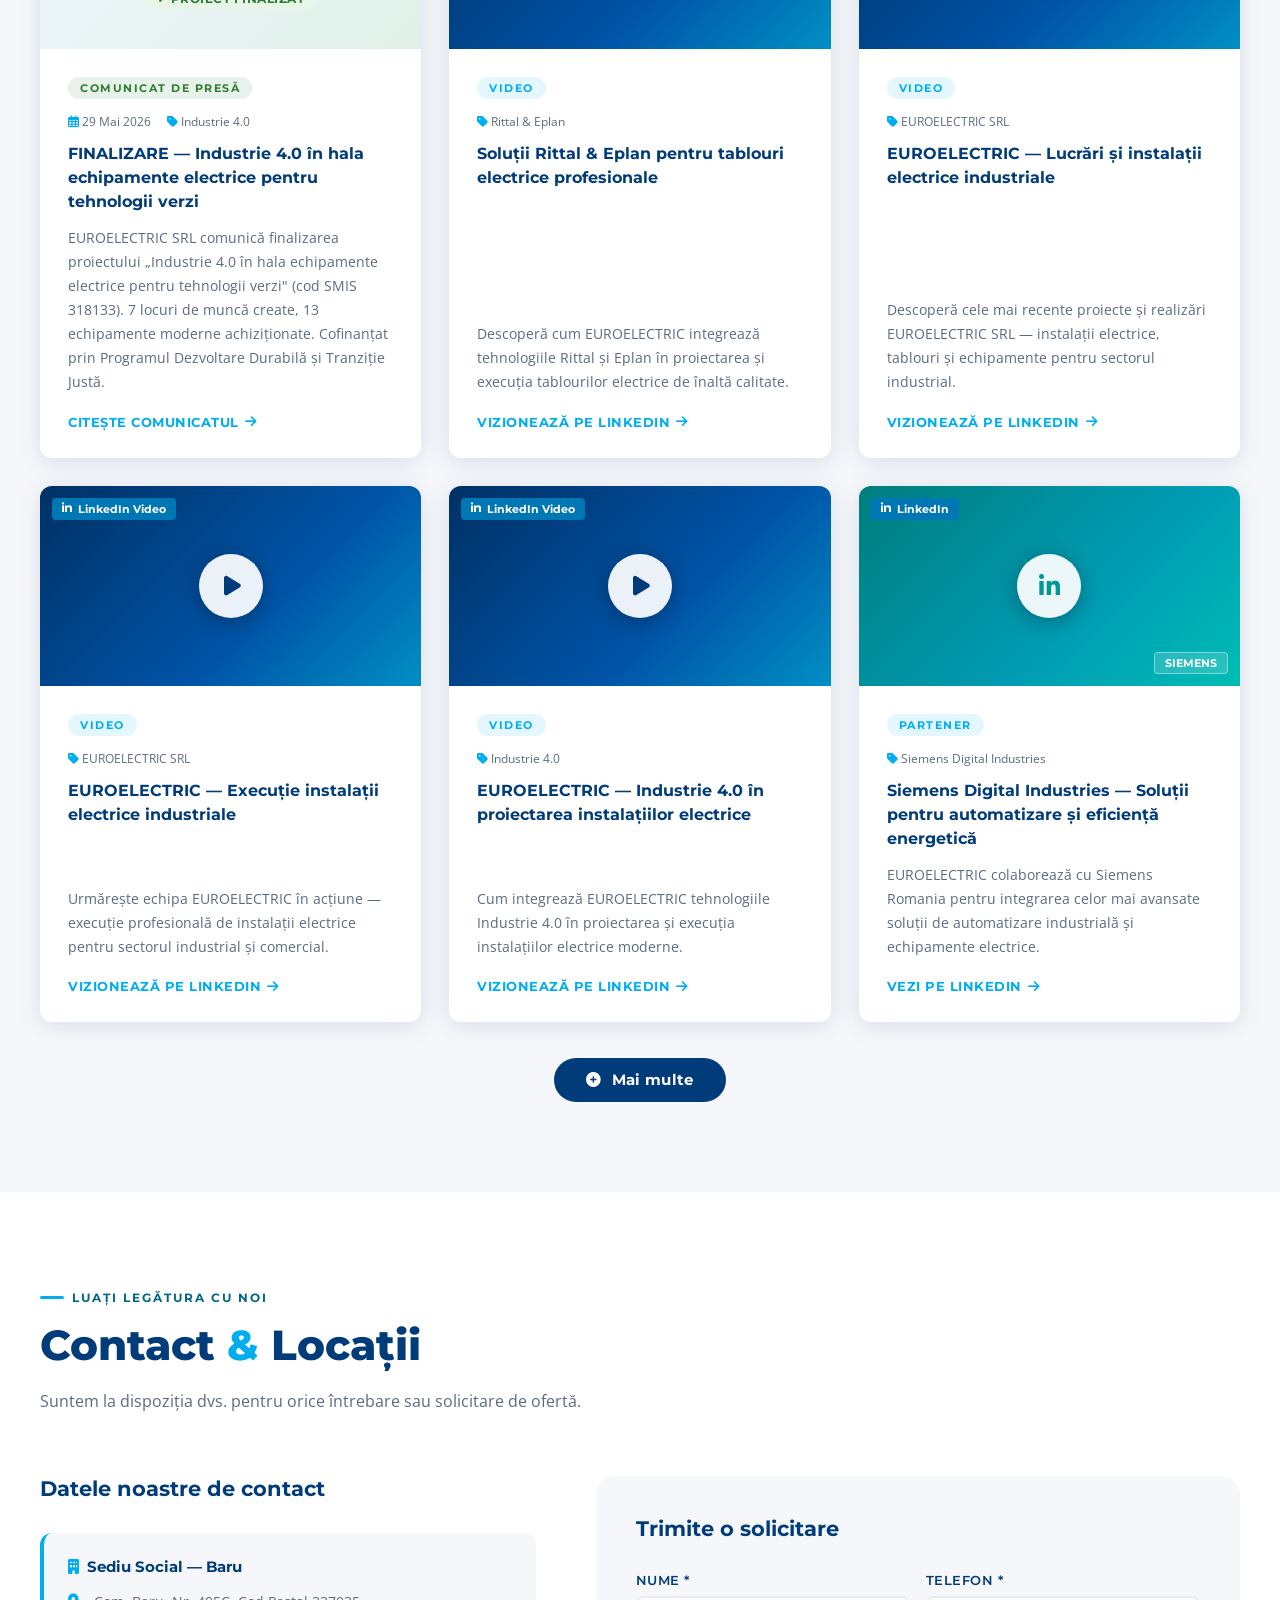
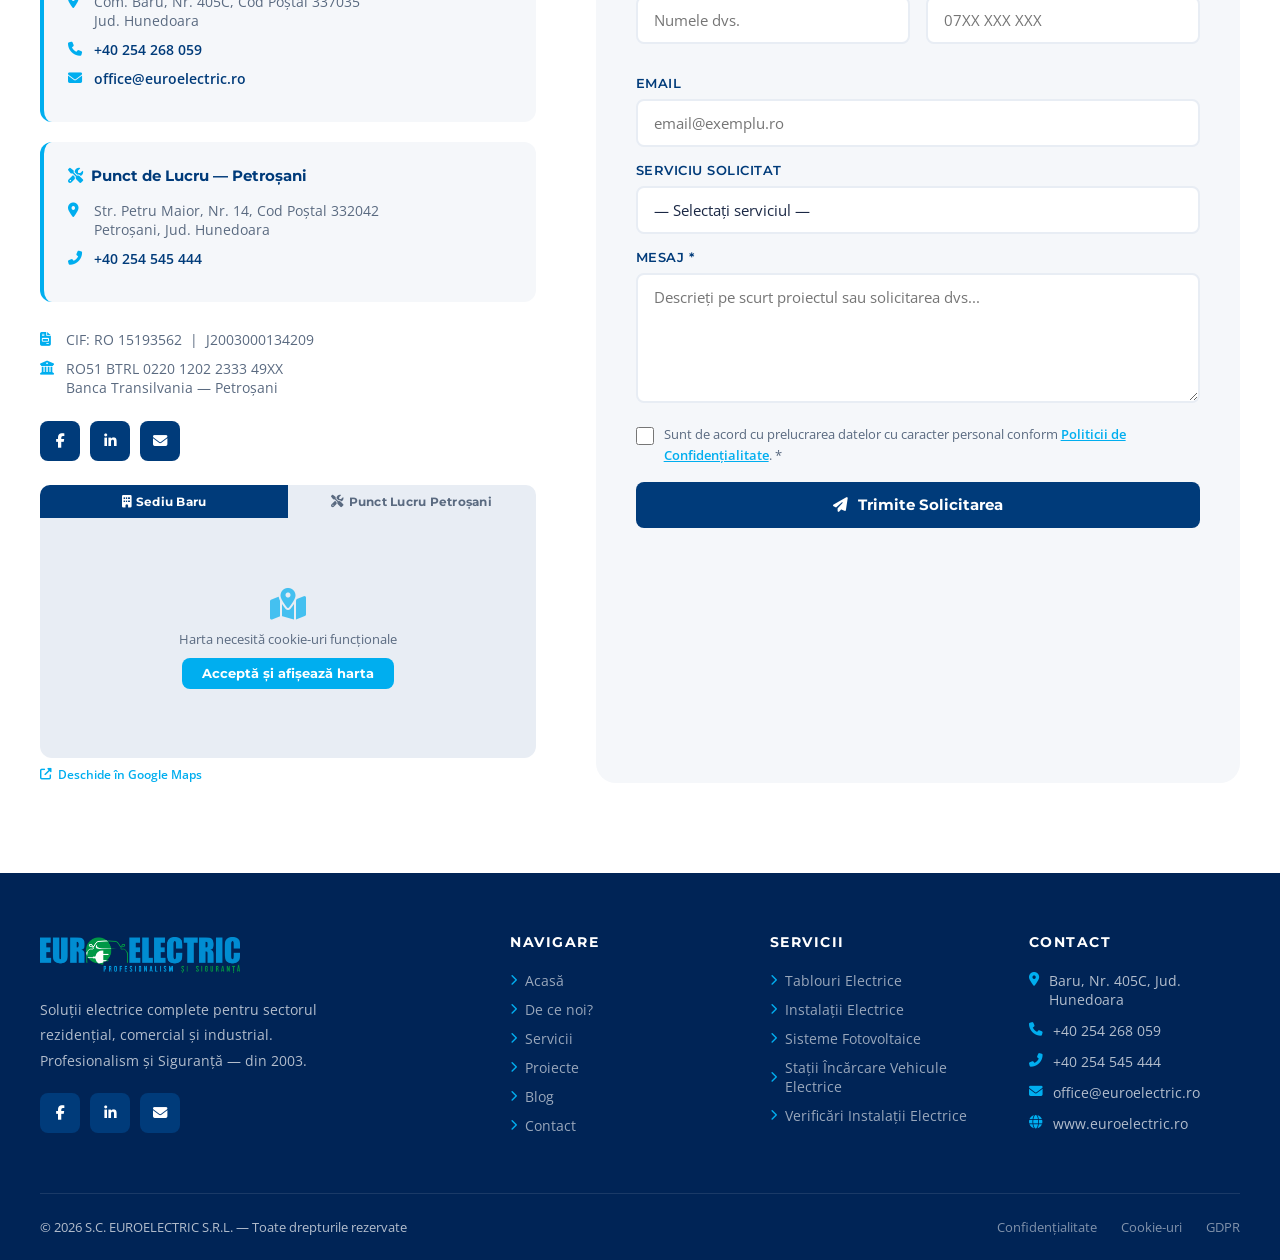
==== commit 25a68571: "Performance mobile: preload WebP hero + defer Font Awesome (non-blocking) - Preload hero pe varianta" ====
--- a/index.html
+++ b/index.html
@@ -138,13 +138,16 @@
 ]
 }
 </script>
-<link rel="preload" as="image" href="Materiale/Foto-sediu-optimizat.jpg">
+<link rel="preload" as="image" href="Materiale/Foto-sediu-optimizat.webp" type="image/webp">
+<link rel="preload" as="image" href="Materiale/Foto-sediu-optimizat-600w.webp" type="image/webp" media="(max-width: 700px)">
 <link rel="preload" as="style" href="euroelectric.css">
 <link rel="preconnect" href="https://fonts.googleapis.com">
 <link rel="preconnect" href="https://fonts.gstatic.com" crossorigin>
 <link rel="preconnect" href="https://cdnjs.cloudflare.com">
 <link href="https://fonts.googleapis.com/css2?family=Montserrat:wght@300;400;600;700;800&family=Open+Sans:wght@300;400;600&display=swap" rel="stylesheet">
-<link rel="stylesheet" href="https://cdnjs.cloudflare.com/ajax/libs/font-awesome/6.4.0/css/all.min.css">
+<!-- Font Awesome incarcat non-blocking (trucul print->all) -->
+<link rel="stylesheet" href="https://cdnjs.cloudflare.com/ajax/libs/font-awesome/6.4.0/css/all.min.css" media="print" onload="this.media='all'">
+<noscript><link rel="stylesheet" href="https://cdnjs.cloudflare.com/ajax/libs/font-awesome/6.4.0/css/all.min.css"></noscript>
 <link rel="stylesheet" href="euroelectric.css">
 </head>
 <body>
--- a/euroelectric.css
+++ b/euroelectric.css
@@ -504,7 +504,7 @@
 .section-tag {
 display: inline-flex; align-items: center; gap: 8px;
 font-family: "Montserrat", sans-serif; font-weight: 700;
-font-size: 0.75rem; letter-spacing: 2px; text-transform: uppercase; color: #0080AE; margin-bottom: 16px;
+font-size: 0.75rem; letter-spacing: 2px; text-transform: uppercase; color: #006885; margin-bottom: 16px;
 }
 .section-tag::before { content: ""; display: block; width: 24px; height: 3px; background: var(--cyan); border-radius: 2px; }
 .section-title {
--- a/euroelectric.css
+++ b/euroelectric.css
@@ -504,7 +504,7 @@
 .section-tag {
 display: inline-flex; align-items: center; gap: 8px;
 font-family: "Montserrat", sans-serif; font-weight: 700;
-font-size: 0.75rem; letter-spacing: 2px; text-transform: uppercase; color: #0080AE; margin-bottom: 16px;
+font-size: 0.75rem; letter-spacing: 2px; text-transform: uppercase; color: #006885; margin-bottom: 16px;
 }
 .section-tag::before { content: ""; display: block; width: 24px; height: 3px; background: var(--cyan); border-radius: 2px; }
 .section-title {
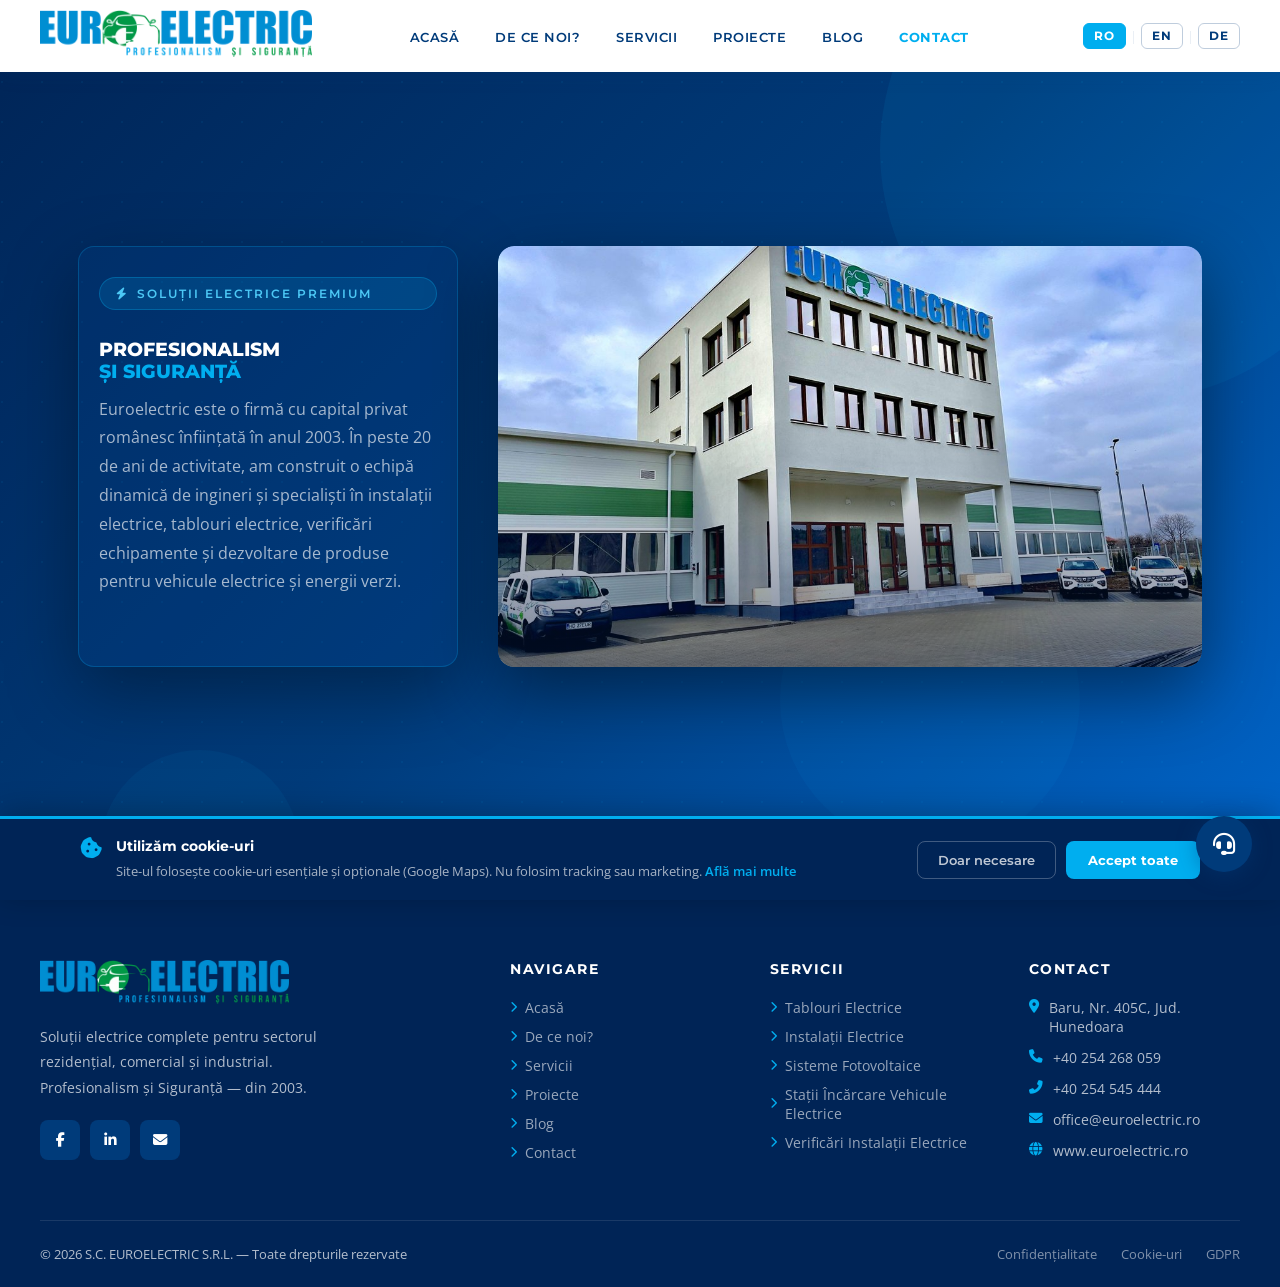
==== commit ecafb8c8: "Fix: index.html redirecteaza spre euroelectric-nou.html - rezolva redirect mobil" ====
--- a/index.html
+++ b/index.html
@@ -1,1552 +1,17 @@
 ﻿<!DOCTYPE html>
-<!-- EUROELECTRIC v1.0 | 2026-05-16 | pregatit-lansare euroelectric.ro -->
 <html lang="ro">
 <head>
 <meta charset="UTF-8">
-<meta name="viewport" content="width=device-width, initial-scale=1.0">
-<title>Tablouri Electrice & Instalații Hunedoara | EUROELECTRIC S.R.L.</title>
-<meta name="description" content="Tablouri electrice, instalații electrice și sisteme fotovoltaice în Hunedoara, Petroșani, Deva și Valea Jiului. EUROELECTRIC S.R.L. — 20+ ani experiență, autorizat ANRE, certificat ISO 9001/14001/45001. Solicitați ofertă gratuită!">
-<meta name="keywords" content="tablouri electrice Hunedoara, instalatii electrice Hunedoara, fotovoltaice Hunedoara, statii incarcare EV, tablouri electrice Petrosani, instalatii electrice Deva, electrician autorizat ANRE, verificari instalatii electrice, curentii slabi, sisteme fotovoltaice Valea Jiului, EUROELECTRIC SRL">
-<meta name="author" content="EUROELECTRIC S.R.L.">
-<meta name="robots" content="index, follow">
-<link rel="canonical" href="https://euroelectric.ro/">
-<link rel="alternate" hreflang="ro" href="https://euroelectric.ro/">
-<link rel="alternate" hreflang="x-default" href="https://euroelectric.ro/">
-<meta name="theme-color" content="#003B7A">
-<link rel="sitemap" type="application/xml" href="/sitemap.xml">
-<meta property="og:type" content="website">
-<meta property="og:url" content="https://euroelectric.ro/">
+<meta http-equiv="refresh" content="0;url=euroelectric-nou.html">
+<meta name="robots" content="noindex">
+<link rel="canonical" href="https://gabiteam44.github.io/euroelectric-site/euroelectric-nou.html">
+<meta property="og:url" content="https://gabiteam44.github.io/euroelectric-site/euroelectric-nou.html">
 <meta property="og:title" content="Tablouri Electrice & Instalații Hunedoara | EUROELECTRIC S.R.L.">
-<meta property="og:description" content="Tablouri electrice, instalații electrice și sisteme fotovoltaice în Hunedoara. Peste 20 de ani experiență, autorizat ANRE, certificat ISO 9001/14001/45001.">
-<meta property="og:image" content="https://euroelectric.ro/Materiale/Foto-sediu-optimizat.jpg">
-<meta property="og:locale" content="ro_RO">
-<meta property="og:site_name" content="EUROELECTRIC S.R.L.">
-<meta name="twitter:card" content="summary_large_image">
-<meta name="twitter:title" content="Tablouri Electrice & Instalații Hunedoara | EUROELECTRIC S.R.L.">
-<meta name="twitter:description" content="Tablouri electrice, instalații electrice și sisteme fotovoltaice în Hunedoara. Autorizat ANRE, certificat ISO 9001/14001/45001.">
-<meta name="twitter:image" content="https://euroelectric.ro/Materiale/Foto-sediu-optimizat.jpg">
-<link rel="icon" type="image/png" sizes="32x32" href="favicon-32x32.png">
-<link rel="icon" type="image/png" sizes="16x16" href="favicon-16x16.png">
-<link rel="shortcut icon" href="favicon-32x32.png">
-<link rel="apple-touch-icon" sizes="180x180" href="apple-touch-icon.png">
-<link rel="icon" type="image/png" sizes="192x192" href="android-chrome-192x192.png">
-<script type="application/ld+json">
-{
-"@context": "https://schema.org",
-"@graph": [
-{
-"@type": "ElectricalContractor",
-"@id": "https://euroelectric.ro/#organization",
-"name": "EUROELECTRIC S.R.L.",
-"alternateName": "Euroelectric",
-"url": "https://euroelectric.ro",
-"logo": "https://euroelectric.ro/Materiale/logo-euroelectric.png",
-"image": "https://euroelectric.ro/Materiale/Foto-sediu-optimizat.jpg",
-"description": "Proiectare, execuție și mentenanță instalații electrice comerciale și industriale. Tablouri electrice, panouri fotovoltaice, stații de încărcare EV. Autorizat ANRE, certificat ISO 9001/14001/45001.",
-"foundingDate": "2003",
-"telephone": "+40254545444",
-"email": "office@euroelectric.ro",
-"address": {
-"@type": "PostalAddress",
-"streetAddress": "Str. Principală, Nr. 405C",
-"addressLocality": "Baru",
-"addressRegion": "Hunedoara",
-"postalCode": "337100",
-"addressCountry": "RO"
-},
-"geo": {
-"@type": "GeoCoordinates",
-"latitude": 45.5167,
-"longitude": 23.1167
-},
-"openingHoursSpecification": [
-{
-"@type": "OpeningHoursSpecification",
-"dayOfWeek": ["Monday","Tuesday","Wednesday","Thursday","Friday"],
-"opens": "08:00",
-"closes": "17:00"
-}
-],
-"areaServed": [
-{ "@type": "City", "name": "Hunedoara" },
-{ "@type": "City", "name": "Petroșani" },
-{ "@type": "City", "name": "Deva" },
-{ "@type": "City", "name": "Vulcan" },
-{ "@type": "City", "name": "Lupeni" },
-{ "@type": "City", "name": "Orăștie" },
-{ "@type": "City", "name": "Brad" },
-{ "@type": "AdministrativeArea", "name": "Județul Hunedoara" }
-],
-"sameAs": [
-"https://www.linkedin.com/company/euroelectric-srl/posts/?feedView=all"
-],
-"hasOfferCatalog": {
-"@type": "OfferCatalog",
-"name": "Servicii Electrice",
-"itemListElement": [
-{
-"@type": "Offer",
-"itemOffered": {
-"@type": "Service",
-"name": "Tablouri Electrice",
-"description": "Proiectare și asamblare tablouri electrice de joasă tensiune pentru instalații până la 2500A. Soluții industriale, comerciale și publice."
-}
-},
-{
-"@type": "Offer",
-"itemOffered": {
-"@type": "Service",
-"name": "Instalații Electrice",
-"description": "Proiectare și execuție instalații electrice pentru clădiri rezidențiale, comerciale și industriale."
-}
-},
-{
-"@type": "Offer",
-"itemOffered": {
-"@type": "Service",
-"name": "Verificări Instalații Electrice",
-"description": "Verificări și măsurători ale instalațiilor electrice conform normativelor în vigoare. Rapoarte tehnice și autorizații."
-}
-},
-{
-"@type": "Offer",
-"itemOffered": {
-"@type": "Service",
-"name": "Sisteme Fotovoltaice",
-"description": "Instalare panouri solare și sisteme de stocare a energiei. Proiecte rezidențiale și industriale."
-}
-},
-{
-"@type": "Offer",
-"itemOffered": {
-"@type": "Service",
-"name": "Stații Încărcare Vehicule Electrice",
-"description": "Proiectare, instalare și punere în funcțiune stații de încărcare pentru vehicule electrice."
-}
-}
-]
-}
-},
-{
-"@type": "WebSite",
-"@id": "https://euroelectric.ro/#website",
-"url": "https://euroelectric.ro",
-"name": "EUROELECTRIC — Profesionalism și Siguranță",
-"publisher": { "@id": "https://euroelectric.ro/#organization" },
-"inLanguage": ["ro", "en"]
-}
-]
-}
-</script>
-<link rel="preload" as="image" href="Materiale/Foto-sediu-optimizat.webp" type="image/webp">
-<link rel="preload" as="image" href="Materiale/Foto-sediu-optimizat-600w.webp" type="image/webp" media="(max-width: 700px)">
-<link rel="preload" as="style" href="euroelectric.css">
-<link rel="preconnect" href="https://fonts.googleapis.com">
-<link rel="preconnect" href="https://fonts.gstatic.com" crossorigin>
-<link rel="preconnect" href="https://cdnjs.cloudflare.com">
-<link href="https://fonts.googleapis.com/css2?family=Montserrat:wght@300;400;600;700;800&family=Open+Sans:wght@300;400;600&display=swap" rel="stylesheet">
-<!-- Font Awesome incarcat non-blocking (trucul print->all) -->
-<link rel="stylesheet" href="https://cdnjs.cloudflare.com/ajax/libs/font-awesome/6.4.0/css/all.min.css" media="print" onload="this.media='all'">
-<noscript><link rel="stylesheet" href="https://cdnjs.cloudflare.com/ajax/libs/font-awesome/6.4.0/css/all.min.css"></noscript>
-<link rel="stylesheet" href="euroelectric.css">
+<meta property="og:description" content="Tablouri electrice, instalații electrice și sisteme fotovoltaice în Hunedoara. 20+ ani experiență, autorizat ANRE.">
+<script>window.location.replace('euroelectric-nou.html');</script>
+<title>EUROELECTRIC S.R.L.</title>
 </head>
 <body>
-<nav id="navbar">
-<a href="#acasa" class="nav-logo">
-<img src="Materiale/logo-euroelectric.png" alt="EUROELECTRIC S.R.L. — Profesionalism și Siguranță" width="272" height="48">
-</a>
-<ul class="nav-menu" id="navMenu">
-<li><a href="#acasa" data-i18n="nav-acasa">Acasă</a></li>
-<li><a href="#de-ce-noi" data-i18n="nav-de-ce-noi">De ce noi?</a></li>
-<li><a href="#servicii" data-i18n="nav-servicii">Servicii</a></li>
-<li><a href="#proiecte" data-i18n="nav-proiecte">Proiecte</a></li>
-<li><a href="#blog">Blog</a></li>
-<li><a href="#contact" data-i18n="nav-contact">Contact</a></li>
-<li class="nav-lang-mobile">
-<button class="lang-btn active" data-lang="ro" onclick="setLang('ro')">RO</button>
-<button class="lang-btn" data-lang="en" onclick="setLang('en')">EN</button>
-<button class="lang-btn" data-lang="de" onclick="setLang('de')">DE</button>
-</li>
-</ul>
-<div class="lang-switcher">
-<button class="lang-btn active" data-lang="ro" onclick="setLang('ro')">RO</button>
-<span class="lang-sep">|</span>
-<button class="lang-btn" data-lang="en" onclick="setLang('en')">EN</button>
-<span class="lang-sep">|</span>
-<button class="lang-btn" data-lang="de" onclick="setLang('de')">DE</button>
-</div>
-<div class="hamburger" id="hamburger" onclick="toggleMenu()" role="button" tabindex="0" aria-label="Deschide meniul de navigare" aria-expanded="false" aria-controls="navMenu" onkeydown="if(event.key==='Enter'||event.key===' ')toggleMenu()">
-<span></span><span></span><span></span>
-</div>
-</nav>
-<section id="acasa">
-<div class="hero-bg-pattern"></div>
-<div class="hero-shapes">
-<div class="shape shape-1"></div>
-<div class="shape shape-2"></div>
-<div class="shape shape-3"></div>
-</div>
-<div class="hero-container">
-<div class="hero-content">
-<div class="hero-badge animate" data-i18n="hero-badge">
-<i class="fas fa-bolt"></i>
-Soluții Electrice Premium
-</div>
-<h1 class="hero-title animate animate-delay-1" data-i18n="hero-title">
-PROFESIONALISM
-<span class="highlight">ȘI SIGURANȚĂ</span>
-</h1>
-<p class="hero-desc animate animate-delay-3" data-i18n="hero-desc">
-Euroelectric este o firmă cu capital privat românesc înființată în anul 2003. În peste 20 de ani de activitate, am construit o echipă dinamică de ingineri și specialiști în instalații electrice, tablouri electrice, verificări echipamente și dezvoltare de produse pentru vehicule electrice și energii verzi.
-</p>
-</div>
-<div class="hero-visual">
-<div class="hero-card-main">
-<picture><source media="(max-width: 700px)" srcset="Materiale/Foto-sediu-optimizat-600w.webp" type="image/webp"><source srcset="Materiale/Foto-sediu-optimizat.webp" type="image/webp"><img class="hero-photo" src="Materiale/Foto-sediu-optimizat.jpg" alt="Sediu EUROELECTRIC — Baru, Hunedoara" loading="eager"></picture>
-<div class="hero-photo-overlay"></div>
-</div>
-</div>
-</div>
-</section>
-<div class="cert-banner">
-<div class="cert-banner-inner">
-<span class="cert-banner-label" data-i18n="cert-label">Certificări &amp; Autorizații</span>
-<div class="cert-banner-items">
-<div class="cert-item cert-clickable" onclick="openCertModal('docs/ISO-9001.pdf','ISO 9001:2015')"><i class="fas fa-certificate"></i> ISO 9001:2015</div>
-<div class="cert-item cert-clickable" onclick="openCertModal('docs/ISO-14001.pdf','ISO 14001:2015')"><i class="fas fa-leaf"></i> ISO 14001:2015</div>
-<div class="cert-item cert-clickable" onclick="openCertModal('docs/ISO-45001.pdf','ISO 45001:2018')"><i class="fas fa-hard-hat"></i> ISO 45001:2018</div>
-<div class="cert-item green cert-clickable" onclick="openCertSet(CERT_ANRE)"><i class="fas fa-shield-alt"></i> Atestat ANRE</div>
-<div class="cert-item green cert-clickable" onclick="openCertSet(CERT_IGSU)"><i class="fas fa-fire-extinguisher"></i> Autorizație IGSU</div>
-<div class="cert-item cert-clickable" onclick="openCertModal('docs/ISC-2026.pdf','Laborator IAE — Autorizație ISC 2026')"><i class="fas fa-flask"></i> Laborator IAE</div>
-</div>
-</div>
-</div>
-<section id="de-ce-noi">
-<div class="section-inner">
-<div class="section-tag" data-i18n="why-tag">De ce să ne alegeți</div>
-<h2 class="section-title reveal" data-i18n="why-title">Expertiză, <span>Calitate</span> și Siguranță</h2>
-<p class="section-desc reveal reveal-delay-1" data-i18n="why-desc">
-Nu suntem doar executanți, suntem consultanții tăi tehnici. Combinăm dotările de ultimă oră (precum autolaboratorul Centrix 1) cu precizia software-ului Eplan pentru a oferi siguranță totală instalației tale electrice.
-</p>
-<div class="why-grid">
-<div class="why-features">
-<div class="why-feature reveal">
-<div class="why-feature-icon"><i class="fas fa-medal"></i></div>
-<div class="why-feature-text">
-<h3 data-i18n="why-f1-title">Experiență și Profesionalism</h3>
-<p data-i18n="why-f1-desc">Peste 20 de ani de activitate în instalații electrice comerciale, industriale și rezidențiale de înaltă performanță.</p>
-</div>
-</div>
-<div class="why-feature reveal reveal-delay-1">
-<div class="why-feature-icon"><i class="fas fa-certificate"></i></div>
-<div class="why-feature-text">
-<h3 data-i18n="why-f2-title">Certificări ISO</h3>
-<p data-i18n="why-f2-desc">Certificați ISO 9001, ISO 14001 și ISO 45001 — garanția calității, responsabilității ecologice și siguranței muncii.</p>
-</div>
-</div>
-<div class="why-feature reveal reveal-delay-2">
-<div class="why-feature-icon"><i class="fas fa-bolt"></i></div>
-<div class="why-feature-text">
-<h3 data-i18n="why-f3-title">Autorizat ANRE &amp; IGSU</h3>
-<p data-i18n="why-f3-desc">Autorizație completă pentru proiectare, execuție și verificare instalații electrice la toate tensiunile.</p>
-</div>
-</div>
-<div class="why-feature reveal reveal-delay-3">
-<div class="why-feature-icon"><i class="fas fa-headset"></i></div>
-<div class="why-feature-text">
-<h3 data-i18n="why-f4-title">Suport și Garanție</h3>
-<p data-i18n="why-f4-desc">Asistență tehnică post-instalare și garanție extinsă pentru toate lucrările realizate.</p>
-</div>
-</div>
-</div>
-<div class="why-visual reveal reveal-delay-1">
-<h3 data-i18n="stats-title">EUROELECTRIC în cifre</h3>
-<div class="stats-grid">
-<div class="stat-card">
-<span class="stat-number" data-target="20">0</span>
-<span class="stat-label" data-i18n="stat1">Ani de experiență în domeniu</span>
-</div>
-<div class="stat-card">
-<span class="stat-number" data-target="500">0</span>
-<span class="stat-label" data-i18n="stat2">Proiecte finalizate cu succes</span>
-</div>
-<div class="stat-card">
-<span class="stat-number" data-target="3">0</span>
-<span class="stat-label" data-i18n="stat3">Certificări ISO internaționale</span>
-</div>
-<div class="stat-card">
-<span class="stat-number" data-target="2">0</span>
-<span class="stat-label" data-i18n="stat4">Puncte de lucru în Hunedoara</span>
-</div>
-</div>
-</div>
-</div>
-<div class="certs-grid">
-<div class="cert-card reveal" style="cursor:pointer" onclick="openCertModal('docs/ISO-9001.pdf','ISO 9001:2015')">
-<i class="fas fa-certificate"></i>
-<h4>ISO 9001:2015</h4>
-<p>Sistem de Management al Calității — Nr. RO 4081<br><small>Valabil până la 06.10.2027 · SRAC CERT</small></p>
-</div>
-<div class="cert-card reveal reveal-delay-1" style="cursor:pointer" onclick="openCertModal('docs/ISO-14001.pdf','ISO 14001:2015')">
-<i class="fas fa-leaf"></i>
-<h4>ISO 14001:2015</h4>
-<p>Sistem de Management de Mediu — Nr. RO 2731<br><small>Valabil până la 06.10.2027 · SRAC CERT</small></p>
-</div>
-<div class="cert-card reveal reveal-delay-2" style="cursor:pointer" onclick="openCertModal('docs/ISO-45001.pdf','ISO 45001:2018')">
-<i class="fas fa-hard-hat"></i>
-<h4>ISO 45001:2018</h4>
-<p>Sănătate și Securitate Ocupațională — Nr. RO 1765<br><small>Valabil până la 06.10.2027 · SRAC CERT</small></p>
-</div>
-<div class="cert-card reveal reveal-delay-3" style="cursor:pointer" onclick="openCertSet(CERT_ANRE)">
-<i class="fas fa-shield-alt"></i>
-<h4>Atestat ANRE</h4>
-<p>Tip A · Nr. 15723 &nbsp;|&nbsp; Tip Bp · Nr. 13188 &nbsp;|&nbsp; Tip C2A · Nr. 13189<br><small>Termen nelimitat · ANRE</small></p>
-</div>
-<div class="cert-card reveal reveal-delay-4" style="cursor:pointer" onclick="openCertSet(CERT_IGSU)">
-<i class="fas fa-fire-extinguisher"></i>
-<h4>Autorizație IGSU</h4>
-<p>Execuție · Seria A Nr. 3307/2013 &nbsp;|&nbsp; Proiectare · Seria A Nr. 9861/2020<br><small>Termen nelimitat · ISU / IGSU</small></p>
-</div>
-<div class="cert-card reveal reveal-delay-5" style="cursor:pointer" onclick="openCertModal('docs/ISC-2026.pdf','Laborator IAE — Autorizație ISC Nr. 4678/2026')">
-<i class="fas fa-flask"></i>
-<h4>Laborator IAE</h4>
-<p>Autorizație ISC Nr. 4678 — Profil IAE<br><small>Valabil până la 07.04.2030 · ISC</small></p>
-</div>
-</div>
-</div>
-</section>
-<section id="servicii">
-<div class="section-inner">
-<div class="section-tag" data-i18n="srv-tag">Ce oferim</div>
-<h2 class="section-title reveal" data-i18n="srv-title">Serviciile <span>Noastre</span></h2>
-<p class="section-desc reveal reveal-delay-1" data-i18n="srv-desc">Soluții electrice complete pentru sectorul rezidențial, comercial și industrial — de la proiectare la punerea în funcțiune.</p>
-<div class="services-grid">
-<div class="service-card reveal">
-<div class="service-img" style="background: linear-gradient(135deg, #003B7A, #0077b6);">
-<i class="fas fa-plug"></i>
-<div class="service-img-overlay"></div>
-<div class="service-icon-badge"><i class="fas fa-plug"></i></div>
-</div>
-<div class="service-body">
-<h3 data-i18n="s1-title">Tablouri Electrice</h3>
-<p data-i18n="s1-desc">Proiectare și asamblare tablouri electrice joasă tensiune până la 1000V. Soluții industriale, comerciale și publice conform normelor europene.</p>
-<a href="#tablouri-electrice" class="service-link" data-i18n="srv-more">Află mai multe <i class="fas fa-arrow-right"></i></a>
-</div>
-</div>
-<div class="service-card reveal reveal-delay-1">
-<div class="service-img" style="background: linear-gradient(135deg, #023e8a, #00b4d8);">
-<i class="fas fa-bolt"></i>
-<div class="service-img-overlay"></div>
-<div class="service-icon-badge"><i class="fas fa-bolt"></i></div>
-</div>
-<div class="service-body">
-<h3 data-i18n="s2-title">Instalații Electrice</h3>
-<p data-i18n="s2-desc">Proiectare și execuție instalații electrice pentru clădiri rezidențiale, comerciale și industriale. Lucrări certificate și garantate.</p>
-<a href="#instalatii-electrice" class="service-link" data-i18n="srv-more">Află mai multe <i class="fas fa-arrow-right"></i></a>
-</div>
-</div>
-<div class="service-card reveal reveal-delay-2">
-<div class="service-img" style="background: linear-gradient(135deg, #1a1a2e, #16213e);">
-<i class="fas fa-shield-alt"></i>
-<div class="service-img-overlay"></div>
-<div class="service-icon-badge"><i class="fas fa-shield-alt"></i></div>
-</div>
-<div class="service-body">
-<h3 data-i18n="s3-title">Verificări Instalații Electrice</h3>
-<p data-i18n="s3-desc">Siguranța rețelei tale electrice începe cu o diagnoză corectă. Prin autolaboratorul performant SEBAKMT – Centrix 1, asigurăm localizarea defectelor, testarea izolației, verificarea prizelor de pământ și inspecție termografică pentru instalații fără surprize.</p>
-<a href="#verificari-instalatii" class="service-link" data-i18n="srv-more">Află mai multe <i class="fas fa-arrow-right"></i></a>
-</div>
-</div>
-<div class="service-card reveal reveal-delay-1">
-<div class="service-img" style="background: linear-gradient(135deg, #1b4332, #40916c);">
-<i class="fas fa-solar-panel"></i>
-<div class="service-img-overlay"></div>
-<div class="service-icon-badge"><i class="fas fa-solar-panel"></i></div>
-</div>
-<div class="service-body">
-<h3 data-i18n="s4-title">Sisteme Fotovoltaice</h3>
-<p data-i18n="s4-desc">Instalare panouri solare și sisteme de stocare energie pentru independență energetică. Proiecte rezidențiale și industriale cu randament maxim.</p>
-<a href="#sisteme-fotovoltaice" class="service-link" data-i18n="srv-more">Află mai multe <i class="fas fa-arrow-right"></i></a>
-</div>
-</div>
-<div class="service-card reveal reveal-delay-2">
-<div class="service-img" style="background: linear-gradient(135deg, #1a2744, #2d4a8a);">
-<i class="fas fa-charging-station"></i>
-<div class="service-img-overlay"></div>
-<div class="service-icon-badge"><i class="fas fa-charging-station"></i></div>
-</div>
-<div class="service-body">
-<h3 data-i18n="s5-title">Stații Încărcare Vehicule Electrice</h3>
-<p data-i18n="s5-desc">Proiectare, instalare și punere în funcțiune a stațiilor de încărcare pentru vehicule electrice. Soluții pentru uz rezidențial, comercial și industrial.</p>
-<a href="#statii-ev" class="service-link" data-i18n="srv-more">Află mai multe <i class="fas fa-arrow-right"></i></a>
-</div>
-</div>
-<div class="service-card reveal reveal-delay-3">
-<div class="service-img" style="background: linear-gradient(135deg, #2d3561, #00aeef);">
-<i class="fas fa-network-wired"></i>
-<div class="service-img-overlay"></div>
-<div class="service-icon-badge"><i class="fas fa-network-wired"></i></div>
-</div>
-<div class="service-body">
-<h3 data-i18n="s6-title">Instalații Curenți Slabi</h3>
-<p data-i18n="s6-desc">Infrastructuri de rețea structurată, fibră optică și sisteme wireless profesionale. Soluții complete pentru date și telecomunicații.</p>
-<a href="#curenti-slabi" class="service-link" data-i18n="srv-more">Află mai multe <i class="fas fa-arrow-right"></i></a>
-</div>
-</div>
-</div>
-</div>
-</section>
-<section id="tablouri-electrice">
-<div class="section-inner">
-<div class="section-tag" data-i18n="te-tag">Serviciu Detaliat</div>
-<h2 class="section-title reveal" data-i18n="te-title">Tablouri Electrice <span>Joasă Tensiune</span></h2>
-<p class="section-desc reveal reveal-delay-1" data-i18n="te-desc">Panouri de distribuție și control pentru instalații până la 2500A. Soluții industriale, comerciale și publice — de la proiectare la punerea în funcțiune.</p>
-<div class="te-applications reveal reveal-delay-1">
-<h3 class="te-subtitle" data-i18n="te-apps-title">Aplicații Principale</h3>
-<div class="te-apps-grid">
-<div class="te-app-item"><i class="fas fa-industry"></i><span data-i18n="te-app1">Industrie și Manufacturing</span></div>
-<div class="te-app-item"><i class="fas fa-shopping-bag"></i><span data-i18n="te-app2">Centre Comerciale (Auchan, Lidl, Hornbach)</span></div>
-<div class="te-app-item"><i class="fas fa-hospital"></i><span data-i18n="te-app3">Spitale și Instituții Publice</span></div>
-<div class="te-app-item"><i class="fas fa-solar-panel"></i><span data-i18n="te-app4">Energie Regenerabilă (Solar, Eolian)</span></div>
-<div class="te-app-item"><i class="fas fa-server"></i><span data-i18n="te-app5">Telecomunicații și Centre de Date</span></div>
-<div class="te-app-item"><i class="fas fa-charging-station"></i><span data-i18n="te-app6">Stații de Încărcare Vehicule Electrice</span></div>
-</div>
-</div>
-<div class="te-services-block reveal reveal-delay-2">
-<h3 class="te-subtitle" data-i18n="te-srv-title">Servicii Complete</h3>
-<div class="te-services-grid">
-<div class="te-srv-card">
-<div class="te-srv-icon"><i class="fas fa-drafting-compass"></i></div>
-<h4 data-i18n="te-srv1-title">Proiectare</h4>
-<p data-i18n="te-srv1-desc">Soluții personalizate, calcule, scheme electrice, documentație</p>
-</div>
-<div class="te-srv-card">
-<div class="te-srv-icon"><i class="fas fa-cogs"></i></div>
-<h4 data-i18n="te-srv2-title">Fabricație</h4>
-<p data-i18n="te-srv2-desc">Prelucrare CNC, asamblare, cablare, protecție anticorozivă</p>
-</div>
-<div class="te-srv-card">
-<div class="te-srv-icon"><i class="fas fa-tools"></i></div>
-<h4 data-i18n="te-srv3-title">Montaj</h4>
-<p data-i18n="te-srv3-desc">Echipă experimentată, instalare la fața locului, suport continuu</p>
-</div>
-<div class="te-srv-card">
-<div class="te-srv-icon"><i class="fas fa-check-circle"></i></div>
-<h4 data-i18n="te-srv4-title">Testare</h4>
-<p data-i18n="te-srv4-desc">Teste izolație, verificare funcționalitate, rapoarte conformitate</p>
-</div>
-</div>
-</div>
-<div class="te-standards reveal reveal-delay-1">
-<h3 class="te-subtitle" data-i18n="te-std-title">Standarde și Conformitate</h3>
-<div class="te-standards-grid">
-<div class="te-std-card">
-<div class="te-std-badge"><i class="fas fa-globe-europe"></i></div>
-<h4 data-i18n="te-std1-title">Europene</h4>
-<p data-i18n="te-std1-desc">EN 61439-1, EN 61439-2, EN 60950-1, EN 61010-1</p>
-</div>
-<div class="te-std-card">
-<div class="te-std-badge"><i class="fas fa-flag"></i></div>
-<h4 data-i18n="te-std2-title">Naționale</h4>
-<p data-i18n="te-std2-desc">SR EN 60364, NTE 006, NTPA, Legea 123/2012</p>
-</div>
-<div class="te-std-card">
-<div class="te-std-badge"><i class="fas fa-certificate"></i></div>
-<h4 data-i18n="te-std3-title">Certificări</h4>
-<p data-i18n="te-std3-desc">Marcaj CE, Declarație de Conformitate, Asigurare Răspundere Civilă</p>
-</div>
-</div>
-</div>
-</div>
-</section>
-<section id="instalatii-electrice">
-<div class="section-inner">
-<div class="section-tag" data-i18n="ie-tag">Serviciu Detaliat</div>
-<h2 class="section-title reveal" data-i18n="ie-title">Instalații Electrice <span>Certificate și Garantate</span></h2>
-<p class="section-desc reveal reveal-delay-1" data-i18n="ie-desc">Proiectare și execuție instalații electrice pentru orice tip de clădire — rezidențial, comercial și industrial. Lucrări executate conform normelor în vigoare, cu garanție și suport 24/7.</p>
-<div class="te-applications reveal reveal-delay-1">
-<h3 class="te-subtitle" data-i18n="ie-types-title">Tipuri de Instalații</h3>
-<div class="te-apps-grid">
-<div class="te-app-item"><i class="fas fa-home"></i><span data-i18n="ie-type1">Instalații Rezidențiale</span></div>
-<div class="te-app-item"><i class="fas fa-store"></i><span data-i18n="ie-type2">Instalații Comerciale</span></div>
-<div class="te-app-item"><i class="fas fa-industry"></i><span data-i18n="ie-type3">Instalații Industriale</span></div>
-<div class="te-app-item"><i class="fas fa-lightbulb"></i><span data-i18n="ie-type4">Sisteme de Iluminat</span></div>
-<div class="te-app-item"><i class="fas fa-shield-alt"></i><span data-i18n="ie-type5">Sisteme de Siguranță</span></div>
-<div class="te-app-item"><i class="fas fa-plug"></i><span data-i18n="ie-type6">Instalații Speciale</span></div>
-</div>
-</div>
-<div class="te-applications reveal reveal-delay-1">
-<h3 class="te-subtitle" data-i18n="ie-apps-title">Aplicații Principale</h3>
-<div class="te-apps-grid">
-<div class="te-app-item"><i class="fas fa-house-user"></i><span data-i18n="ie-app1">Apartamente și Case</span></div>
-<div class="te-app-item"><i class="fas fa-shopping-bag"></i><span data-i18n="ie-app2">Centre Comerciale (Auchan, Lidl, Hornbach)</span></div>
-<div class="te-app-item"><i class="fas fa-hospital"></i><span data-i18n="ie-app3">Spitale și Instituții Medicale</span></div>
-<div class="te-app-item"><i class="fas fa-cog"></i><span data-i18n="ie-app4">Fabrici și Ateliere</span></div>
-<div class="te-app-item"><i class="fas fa-road"></i><span data-i18n="ie-app5">Iluminat Stradal și Public</span></div>
-<div class="te-app-item"><i class="fas fa-charging-station"></i><span data-i18n="ie-app6">Stații de Încărcare Vehicule Electrice</span></div>
-</div>
-</div>
-<div class="te-services-block reveal reveal-delay-2">
-<h3 class="te-subtitle" data-i18n="ie-srv-title">Servicii Complete</h3>
-<div class="te-services-grid">
-<div class="te-srv-card">
-<div class="te-srv-icon"><i class="fas fa-drafting-compass"></i></div>
-<h4 data-i18n="ie-srv1-title">Proiectare</h4>
-<p data-i18n="ie-srv1-desc">Soluții adaptate, calcule sarcini, planuri, dimensionare siguranțe</p>
-</div>
-<div class="te-srv-card">
-<div class="te-srv-icon"><i class="fas fa-hammer"></i></div>
-<h4 data-i18n="ie-srv2-title">Execuție</h4>
-<p data-i18n="ie-srv2-desc">Montaj conform normelor, trasare rute, suduri și îmbinări, finisare</p>
-</div>
-<div class="te-srv-card">
-<div class="te-srv-icon"><i class="fas fa-check-circle"></i></div>
-<h4 data-i18n="ie-srv3-title">Testare</h4>
-<p data-i18n="ie-srv3-desc">Măsurări rezistență, probe sub sarcină, rapoarte conformitate</p>
-</div>
-<div class="te-srv-card">
-<div class="te-srv-icon"><i class="fas fa-headset"></i></div>
-<h4 data-i18n="ie-srv4-title">Suport</h4>
-<p data-i18n="ie-srv4-desc">Garanție, asigurare răspundere civilă, service 24/7</p>
-</div>
-</div>
-</div>
-<div class="te-standards reveal reveal-delay-1">
-<h3 class="te-subtitle" data-i18n="ie-std-title">Standarde și Certificări</h3>
-<div class="te-standards-grid">
-<div class="te-std-card">
-<div class="te-std-badge"><i class="fas fa-globe-europe"></i></div>
-<h4 data-i18n="ie-std1-title">Europene</h4>
-<p data-i18n="ie-std1-desc">EN 60364, EN 50160, EN 61000, IEC 60950</p>
-</div>
-<div class="te-std-card">
-<div class="te-std-badge"><i class="fas fa-flag"></i></div>
-<h4 data-i18n="ie-std2-title">Naționale</h4>
-<p data-i18n="ie-std2-desc">NTE 006-2002, NTPA, SR EN 50083, Legea 123/2012</p>
-</div>
-<div class="te-std-card">
-<div class="te-std-badge"><i class="fas fa-certificate"></i></div>
-<h4 data-i18n="ie-std3-title">Certificări</h4>
-<p data-i18n="ie-std3-desc">Marcaj CE, Declarație de Conformitate, Inspecție ANRE</p>
-</div>
-</div>
-</div>
-</div>
-</section>
-<section id="verificari-instalatii">
-<div class="section-inner">
-<div class="section-tag" data-i18n="vi-tag">Serviciu Detaliat</div>
-<h2 class="section-title reveal" data-i18n="vi-title">Verificări Instalații <span>Electrice</span></h2>
-<p class="section-desc reveal reveal-delay-1" data-i18n="vi-desc">Măsurători și verificări complete ale instalațiilor electrice cu echipamente calibrate. Rapoarte tehnice detaliate, certificate de conformitate și recomandări de remediere.</p>
-<div class="te-applications reveal reveal-delay-1">
-<h3 class="te-subtitle" data-i18n="vi-types-title">Tipuri de Verificări</h3>
-<div class="te-apps-grid">
-<div class="te-app-item"><i class="fas fa-tachometer-alt"></i><span data-i18n="vi-type1">Măsurări Rezistență Izolație</span></div>
-<div class="te-app-item"><i class="fas fa-arrow-down"></i><span data-i18n="vi-type2">Măsurări Rezistență Pământ</span></div>
-<div class="te-app-item"><i class="fas fa-bolt"></i><span data-i18n="vi-type3">Probe Sub Sarcină</span></div>
-<div class="te-app-item"><i class="fas fa-search"></i><span data-i18n="vi-type4">Defectoscopie Instalații</span></div>
-<div class="te-app-item"><i class="fas fa-link"></i><span data-i18n="vi-type5">Măsurări Continuitate</span></div>
-<div class="te-app-item"><i class="fas fa-certificate"></i><span data-i18n="vi-type6">Inspecție și Certificare</span></div>
-</div>
-</div>
-<div class="te-applications reveal reveal-delay-1">
-<h3 class="te-subtitle" data-i18n="vi-apps-title">Domenii de Aplicare</h3>
-<div class="te-apps-grid">
-<div class="te-app-item"><i class="fas fa-home"></i><span data-i18n="vi-app1">Instalații Rezidențiale</span></div>
-<div class="te-app-item"><i class="fas fa-industry"></i><span data-i18n="vi-app2">Instalații Comerciale și Industriale</span></div>
-<div class="te-app-item"><i class="fas fa-server"></i><span data-i18n="vi-app3">Centre de Date și Telecomunicații</span></div>
-<div class="te-app-item"><i class="fas fa-lightbulb"></i><span data-i18n="vi-app4">Sisteme de Iluminat</span></div>
-<div class="te-app-item"><i class="fas fa-shield-alt"></i><span data-i18n="vi-app5">Sisteme de Siguranță</span></div>
-<div class="te-app-item"><i class="fas fa-clipboard-check"></i><span data-i18n="vi-app6">Controlul Calității și Conformității</span></div>
-</div>
-</div>
-<div class="te-services-block reveal reveal-delay-2">
-<h3 class="te-subtitle" data-i18n="vi-srv-title">Servicii Verificare</h3>
-<div class="te-services-grid">
-<div class="te-srv-card">
-<div class="te-srv-icon"><i class="fas fa-ruler-combined"></i></div>
-<h4 data-i18n="vi-srv1-title">Măsurări</h4>
-<p data-i18n="vi-srv1-desc">Echipamente calibrate, măsurări precise, date documentate</p>
-</div>
-<div class="te-srv-card">
-<div class="te-srv-icon"><i class="fas fa-microscope"></i></div>
-<h4 data-i18n="vi-srv2-title">Analiză</h4>
-<p data-i18n="vi-srv2-desc">Evaluare conform standarde, identificare defecte, diagnostice</p>
-</div>
-<div class="te-srv-card">
-<div class="te-srv-icon"><i class="fas fa-file-alt"></i></div>
-<h4 data-i18n="vi-srv3-title">Rapoarte</h4>
-<p data-i18n="vi-srv3-desc">Documentație detaliată, recomandări, certificări de conformitate</p>
-</div>
-<div class="te-srv-card">
-<div class="te-srv-icon"><i class="fas fa-tools"></i></div>
-<h4 data-i18n="vi-srv4-title">Follow-up</h4>
-<p data-i18n="vi-srv4-desc">Remediere defecte, re-verificări, asigurare calitate</p>
-</div>
-</div>
-</div>
-<div class="te-standards reveal reveal-delay-1">
-<h3 class="te-subtitle" data-i18n="vi-std-title">Echipamente și Standarde</h3>
-<div class="te-standards-grid">
-<div class="te-std-card">
-<div class="te-std-badge"><i class="fas fa-tools"></i></div>
-<h4 data-i18n="vi-std1-title">Aparate</h4>
-<p data-i18n="vi-std1-desc">Megohmmetru, Terrameter, Multimetru, Ampermetru — toate calibrate</p>
-</div>
-<div class="te-std-card">
-<div class="te-std-badge"><i class="fas fa-book"></i></div>
-<h4 data-i18n="vi-std2-title">Standarde</h4>
-<p data-i18n="vi-std2-desc">EN 60364, EN 61557, SR EN 60309, IEC 61010-1</p>
-</div>
-<div class="te-std-card">
-<div class="te-std-badge"><i class="fas fa-certificate"></i></div>
-<h4 data-i18n="vi-std3-title">Certificări</h4>
-<p data-i18n="vi-std3-desc">Acreditare ANRE, Certificate de Conformitate, Rapoarte Inspecție</p>
-</div>
-</div>
-</div>
-</div>
-</section>
-<section id="sisteme-fotovoltaice">
-<div class="section-inner">
-<div class="section-tag" data-i18n="fv-tag">Serviciu Detaliat</div>
-<h2 class="section-title reveal" data-i18n="fv-title">Sisteme Fotovoltaice <span>Solar</span></h2>
-<p class="section-desc reveal reveal-delay-1" data-i18n="fv-desc">Proiectare și instalare sisteme solare complete — On-Grid, Off-Grid și Hibride. Energie curată, independență energetică și recuperarea investiției în 5–8 ani.</p>
-<div class="te-applications reveal reveal-delay-1">
-<h3 class="te-subtitle" data-i18n="fv-types-title">Tipuri de Sisteme</h3>
-<div class="te-apps-grid">
-<div class="te-app-item"><i class="fas fa-network-wired"></i><span data-i18n="fv-type1">On-Grid (conectate la rețea)</span></div>
-<div class="te-app-item"><i class="fas fa-battery-full"></i><span data-i18n="fv-type2">Off-Grid (sisteme izolate)</span></div>
-<div class="te-app-item"><i class="fas fa-sync-alt"></i><span data-i18n="fv-type3">Hibride (cu baterii)</span></div>
-<div class="te-app-item"><i class="fas fa-home"></i><span data-i18n="fv-type4">Rezidențiale</span></div>
-<div class="te-app-item"><i class="fas fa-industry"></i><span data-i18n="fv-type5">Comerciale și Industriale</span></div>
-<div class="te-app-item"><i class="fas fa-th-large"></i><span data-i18n="fv-type6">Instalații la Scară Mare</span></div>
-</div>
-</div>
-<div class="te-applications reveal reveal-delay-1">
-<h3 class="te-subtitle" data-i18n="fv-ben-title">Beneficii și Aplicații</h3>
-<div class="te-apps-grid">
-<div class="te-app-item"><i class="fas fa-leaf"></i><span data-i18n="fv-ben1">Energie curată și regenerabilă</span></div>
-<div class="te-app-item"><i class="fas fa-coins"></i><span data-i18n="fv-ben2">Reducerea costurilor de energie</span></div>
-<div class="te-app-item"><i class="fas fa-file-invoice-dollar"></i><span data-i18n="fv-ben3">Deduceri fiscale și subvenții</span></div>
-<div class="te-app-item"><i class="fas fa-globe-europe"></i><span data-i18n="fv-ben4">Durabilitate și protecția mediului</span></div>
-<div class="te-app-item"><i class="fas fa-plug"></i><span data-i18n="fv-ben5">Independență energetică</span></div>
-<div class="te-app-item"><i class="fas fa-chart-line"></i><span data-i18n="fv-ben6">ROI în 5–8 ani</span></div>
-</div>
-</div>
-<div class="te-services-block reveal reveal-delay-2">
-<h3 class="te-subtitle" data-i18n="fv-srv-title">Servicii Complete</h3>
-<div class="te-services-grid">
-<div class="te-srv-card">
-<div class="te-srv-icon"><i class="fas fa-drafting-compass"></i></div>
-<h4 data-i18n="fv-srv1-title">Proiectare</h4>
-<p data-i18n="fv-srv1-desc">Studiu insolație, calcul putere, schiță instalare, costuri</p>
-</div>
-<div class="te-srv-card">
-<div class="te-srv-icon"><i class="fas fa-solar-panel"></i></div>
-<h4 data-i18n="fv-srv2-title">Instalare</h4>
-<p data-i18n="fv-srv2-desc">Montaj panouri, invertoare, cablare, conectare la rețea</p>
-</div>
-<div class="te-srv-card">
-<div class="te-srv-icon"><i class="fas fa-check-circle"></i></div>
-<h4 data-i18n="fv-srv3-title">Testare</h4>
-<p data-i18n="fv-srv3-desc">Probe funcționalitate, măsurări, rapoarte de conformitate</p>
-</div>
-<div class="te-srv-card">
-<div class="te-srv-icon"><i class="fas fa-wrench"></i></div>
-<h4 data-i18n="fv-srv4-title">Mentenanță</h4>
-<p data-i18n="fv-srv4-desc">Curățare panouri, monitorizare, reparații, garanție</p>
-</div>
-</div>
-</div>
-<div class="te-standards reveal reveal-delay-1">
-<h3 class="te-subtitle" data-i18n="fv-std-title">Componente și Standarde</h3>
-<div class="te-standards-grid">
-<div class="te-std-card">
-<div class="te-std-badge"><i class="fas fa-solar-panel"></i></div>
-<h4 data-i18n="fv-std1-title">Componente</h4>
-<p data-i18n="fv-std1-desc">Panouri de înaltă eficiență, invertoare, structuri montare, cabluri</p>
-</div>
-<div class="te-std-card">
-<div class="te-std-badge"><i class="fas fa-book"></i></div>
-<h4 data-i18n="fv-std2-title">Standarde</h4>
-<p data-i18n="fv-std2-desc">IEC 61215, IEC 61730, EN 50160, SR EN 60364</p>
-</div>
-<div class="te-std-card">
-<div class="te-std-badge"><i class="fas fa-certificate"></i></div>
-<h4 data-i18n="fv-std3-title">Certificări</h4>
-<p data-i18n="fv-std3-desc">CE Marking, Garanție 25 ani, Certificat conectare ANRE</p>
-</div>
-</div>
-</div>
-</div>
-</section>
-<section id="curenti-slabi">
-<div class="section-inner">
-<div class="section-tag" data-i18n="cs-tag">Serviciu Detaliat</div>
-<h2 class="section-title reveal" data-i18n="cs-title">Instalații <span>Curenți Slabi</span></h2>
-<p class="section-desc reveal reveal-delay-1" data-i18n="cs-desc">Infrastructuri complete de telecomunicații, date și siguranță — CCTV, alarme, control acces, rețele LAN/WiFi și fibră optică. Conectivitate și siguranță pentru orice tip de clădire.</p>
-<div class="te-applications reveal reveal-delay-1">
-<h3 class="te-subtitle" data-i18n="cs-types-title">Tipuri de Instalații</h3>
-<div class="te-apps-grid">
-<div class="te-app-item"><i class="fas fa-network-wired"></i><span data-i18n="cs-type1">Telecomunicații și Date</span></div>
-<div class="te-app-item"><i class="fas fa-video"></i><span data-i18n="cs-type2">Sisteme de Siguranță (CCTV)</span></div>
-<div class="te-app-item"><i class="fas fa-bell"></i><span data-i18n="cs-type3">Sisteme de Alarme</span></div>
-<div class="te-app-item"><i class="fas fa-volume-up"></i><span data-i18n="cs-type4">Sonorizare și Multimedia</span></div>
-<div class="te-app-item"><i class="fas fa-id-card"></i><span data-i18n="cs-type5">Sisteme de Control Acces</span></div>
-<div class="te-app-item"><i class="fas fa-wifi"></i><span data-i18n="cs-type6">Rețele LAN/WiFi/Fibră Optică</span></div>
-</div>
-</div>
-<div class="te-applications reveal reveal-delay-1">
-<h3 class="te-subtitle" data-i18n="cs-apps-title">Domenii de Aplicare</h3>
-<div class="te-apps-grid">
-<div class="te-app-item"><i class="fas fa-building"></i><span data-i18n="cs-app1">Clădiri de Birouri</span></div>
-<div class="te-app-item"><i class="fas fa-shopping-bag"></i><span data-i18n="cs-app2">Centre Comerciale și Magazine</span></div>
-<div class="te-app-item"><i class="fas fa-hospital"></i><span data-i18n="cs-app3">Spitale și Centre Medicale</span></div>
-<div class="te-app-item"><i class="fas fa-industry"></i><span data-i18n="cs-app4">Fabrici și Ateliere</span></div>
-<div class="te-app-item"><i class="fas fa-server"></i><span data-i18n="cs-app5">Centre de Date</span></div>
-<div class="te-app-item"><i class="fas fa-university"></i><span data-i18n="cs-app6">Bănci și Instituții Financiare</span></div>
-</div>
-</div>
-<div class="te-services-block reveal reveal-delay-2">
-<h3 class="te-subtitle" data-i18n="cs-srv-title">Servicii Complete</h3>
-<div class="te-services-grid">
-<div class="te-srv-card">
-<div class="te-srv-icon"><i class="fas fa-drafting-compass"></i></div>
-<h4 data-i18n="cs-srv1-title">Proiectare</h4>
-<p data-i18n="cs-srv1-desc">Studiu necesități, schiță rute, dimensionare cabluri și canale</p>
-</div>
-<div class="te-srv-card">
-<div class="te-srv-icon"><i class="fas fa-plug"></i></div>
-<h4 data-i18n="cs-srv2-title">Instalare</h4>
-<p data-i18n="cs-srv2-desc">Trasare rute, montaj dulii, instalare fire și conectori</p>
-</div>
-<div class="te-srv-card">
-<div class="te-srv-icon"><i class="fas fa-check-circle"></i></div>
-<h4 data-i18n="cs-srv3-title">Testare</h4>
-<p data-i18n="cs-srv3-desc">Verificări continuitate, teste transmisie, certificări</p>
-</div>
-<div class="te-srv-card">
-<div class="te-srv-icon"><i class="fas fa-headset"></i></div>
-<h4 data-i18n="cs-srv4-title">Mentenanță</h4>
-<p data-i18n="cs-srv4-desc">Suport 24/7, update sisteme, training utilizatori</p>
-</div>
-</div>
-</div>
-<div class="te-standards reveal reveal-delay-1">
-<h3 class="te-subtitle" data-i18n="cs-std-title">Echipamente și Standarde</h3>
-<div class="te-standards-grid">
-<div class="te-std-card">
-<div class="te-std-badge"><i class="fas fa-ethernet"></i></div>
-<h4 data-i18n="cs-std1-title">Materiale</h4>
-<p data-i18n="cs-std1-desc">Cabluri Cat5e/Cat6/Cat6A, Fibră optică, Conectori, Panouri</p>
-</div>
-<div class="te-std-card">
-<div class="te-std-badge"><i class="fas fa-book"></i></div>
-<h4 data-i18n="cs-std2-title">Standarde</h4>
-<p data-i18n="cs-std2-desc">EN 50173, EN 50174, EN 60364-5-56, IEC 61076-2-109</p>
-</div>
-<div class="te-std-card">
-<div class="te-std-badge"><i class="fas fa-certificate"></i></div>
-<h4 data-i18n="cs-std3-title">Certificări</h4>
-<p data-i18n="cs-std3-desc">Teste de Transmisie, Documente Conformitate, Manuale</p>
-</div>
-</div>
-</div>
-</div>
-</section>
-<section id="proiecte">
-<div class="section-inner">
-<div class="section-tag" data-i18n="prj-tag">Portofoliu</div>
-<h2 class="section-title reveal" data-i18n="prj-title">Proiecte <span>Realizate</span></h2>
-<p class="section-desc reveal reveal-delay-1" data-i18n="prj-desc">O selecție din lucrările noastre — de la instalații rezidențiale la proiecte industriale de amploare.</p>
-<div class="projects-filter reveal reveal-delay-2">
-<button class="filter-btn active" data-filter="all" data-i18n="prj-f0">Toate</button>
-<button class="filter-btn" data-filter="tablouri" data-i18n="prj-f1">Tablouri Electrice</button>
-<button class="filter-btn" data-filter="instalatii" data-i18n="prj-f2">Instalații</button>
-<button class="filter-btn" data-filter="fotovoltaice" data-i18n="prj-f3">Fotovoltaice</button>
-<button class="filter-btn" data-filter="statii-ev" data-i18n="prj-f4">Stații EV</button>
-<button class="filter-btn" data-filter="verificari" data-i18n="prj-f5">Verificări Instalații</button>
-</div>
-<div class="projects-grid">
-<div class="project-card large reveal" data-category="tablouri">
-<div class="project-slideshow" id="slideshow-tablou">
-<picture><source srcset="Materiale/Tablouri/Tablou1.webp" type="image/webp"><img loading="lazy" src="Materiale/Tablouri/Tablou1.jpg" alt="Tablou electric joasă tensiune proiectat și asamblat de EUROELECTRIC"></picture>
-<picture><source srcset="Materiale/Tablouri/Tablou2.webp" type="image/webp"><img loading="lazy" src="Materiale/Tablouri/Tablou2.jpg" alt="Tablou de distribuție industrială 400V — execuție EUROELECTRIC Hunedoara"></picture>
-<picture><source media="(max-width: 700px)" srcset="Materiale/Tablouri/Tablou3-600w.webp" type="image/webp"><source srcset="Materiale/Tablouri/Tablou3.webp" type="image/webp"><img loading="lazy" src="Materiale/Tablouri/Tablou3.jpg" alt="Panou electric comandă și automatizare — soluție personalizată EUROELECTRIC"></picture>
-<picture><source media="(max-width: 700px)" srcset="Materiale/Tablouri/Tablou4-600w.webp" type="image/webp"><source srcset="Materiale/Tablouri/Tablou4.webp" type="image/webp"><img loading="lazy" src="Materiale/Tablouri/Tablou4.jpg" alt="Tablou electric conform SR EN 61439 — proiectare și execuție EUROELECTRIC"></picture>
-<picture><source media="(max-width: 700px)" srcset="Materiale/Tablouri/Tablou5-600w.webp" type="image/webp"><source srcset="Materiale/Tablouri/Tablou5.webp" type="image/webp"><img loading="lazy" src="Materiale/Tablouri/Tablou5.jpg" alt="Tablou electric comercial și industrial — asamblat în România de EUROELECTRIC"></picture>
-<picture><source srcset="Materiale/Tablouri/Tablou6.webp" type="image/webp"><img loading="lazy" src="Materiale/Tablouri/Tablou6.jpg" alt="Tablou electric cu echipamente Siemens și Rittal — EUROELECTRIC S.R.L."></picture>
-</div>
-<div class="project-overlay-static">
-<span class="project-tag">Tablouri Electrice</span>
-</div>
-<div class="project-overlay">
-<span class="project-tag">Tablouri Electrice</span>
-</div>
-</div>
-<div class="project-card reveal reveal-delay-1" data-category="instalatii">
-<div class="project-slideshow" id="slideshow-instalatii">
-<picture><source srcset="Materiale/Instalatii/MT1.webp" type="image/webp"><img loading="lazy" src="Materiale/Instalatii/MT1 .jpeg" alt="Instalații Electrice — Rețele subterane"></picture>
-<picture><source srcset="Materiale/Instalatii/Instalatii2.webp" type="image/webp"><img loading="lazy" src="Materiale/Instalatii/Instalatii2.jpeg" alt="Instalații Electrice — Spații comerciale"></picture>
-<picture><source media="(max-width: 700px)" srcset="Materiale/Instalatii/MT-2-600w.webp" type="image/webp"><source srcset="Materiale/Instalatii/MT-2.webp" type="image/webp"><img loading="lazy" src="Materiale/Instalatii/MT 2.jpeg" alt="Instalații Electrice — Tablouri MT"></picture>
-<picture><source media="(max-width: 700px)" srcset="Materiale/Instalatii/Instalatii4-600w.webp" type="image/webp"><source srcset="Materiale/Instalatii/Instalatii4.webp" type="image/webp"><img loading="lazy" src="Materiale/Instalatii/Instalatii4.jpeg" alt="Instalații Electrice — Bare colectoare"></picture>
-<picture><source srcset="Materiale/Instalatii/Instalatii5.webp" type="image/webp"><img loading="lazy" src="Materiale/Instalatii/Instalatii5.jpeg" alt="Instalații Electrice — Jgheaburi cablu industrial"></picture>
-<picture><source srcset="Materiale/Instalatii/MT-5.webp" type="image/webp"><img loading="lazy" src="Materiale/Instalatii/MT 5 .jpeg" alt="Instalații Electrice — Tablouri MT Siemens"></picture>
-</div>
-<div class="project-overlay-static">
-<span class="project-tag">Instalații Electrice</span>
-</div>
-<div class="project-overlay">
-<span class="project-tag">Instalații Electrice</span>
-</div>
-</div>
-<div class="project-card reveal reveal-delay-2" data-category="statii-ev">
-<div class="project-slideshow" id="slideshow-statii">
-<picture><source srcset="Materiale/StatiiIncarcare/StatiiEV1.webp" type="image/webp"><img loading="lazy" src="Materiale/StatiiIncarcare/StatiiEV1.jpg" alt="Stație de încărcare vehicule electrice instalată de EUROELECTRIC — Hunedoara"></picture>
-<picture><source media="(max-width: 700px)" srcset="Materiale/StatiiIncarcare/StatiiEV2-600w.webp" type="image/webp"><source srcset="Materiale/StatiiIncarcare/StatiiEV2.webp" type="image/webp"><img loading="lazy" src="Materiale/StatiiIncarcare/StatiiEV2.jpg" alt="Proiect stații încărcare EV — punere în funcțiune EUROELECTRIC S.R.L."></picture>
-</div>
-<div class="project-overlay-static">
-<span class="project-tag">Stații Încărcare Vehicule Electrice</span>
-</div>
-<div class="project-overlay">
-<span class="project-tag">Stații Încărcare Vehicule Electrice</span>
-</div>
-</div>
-<div class="project-card reveal reveal-delay-3" data-category="fotovoltaice">
-<div class="project-slideshow" id="slideshow-fotovoltaice">
-<picture><source media="(max-width: 700px)" srcset="Materiale/Fotovoltaice/Fotovoltaice1-600w.webp" type="image/webp"><source srcset="Materiale/Fotovoltaice/Fotovoltaice1.webp" type="image/webp"><img loading="lazy" src="Materiale/Fotovoltaice/Fotovoltaice1.jpg" alt="Panouri fotovoltaice instalate pe acoperiș industrial — Hunedoara"></picture>
-<picture><source media="(max-width: 700px)" srcset="Materiale/Fotovoltaice/Fotovoltaice2-600w.webp" type="image/webp"><source srcset="Materiale/Fotovoltaice/Fotovoltaice2.webp" type="image/webp"><img loading="lazy" src="Materiale/Fotovoltaice/Fotovoltaice2.jpg" alt="Sistem fotovoltaic industrial montat pe hală — Euroelectric"></picture>
-<picture><source media="(max-width: 700px)" srcset="Materiale/Fotovoltaice/Fotovoltaice3-600w.webp" type="image/webp"><source srcset="Materiale/Fotovoltaice/Fotovoltaice3.webp" type="image/webp"><img loading="lazy" src="Materiale/Fotovoltaice/Fotovoltaice3.jpg" alt="Instalare panouri solare — proiect comercial Hunedoara"></picture>
-<picture><source media="(max-width: 700px)" srcset="Materiale/Fotovoltaice/Fotovoltaice4-600w.webp" type="image/webp"><source srcset="Materiale/Fotovoltaice/Fotovoltaice4.webp" type="image/webp"><img loading="lazy" src="Materiale/Fotovoltaice/Fotovoltaice4.jpg" alt="Sistem fotovoltaic cu stocare energie — EUROELECTRIC S.R.L."></picture>
-</div>
-<div class="project-overlay-static">
-<span class="project-tag">Fotovoltaice</span>
-</div>
-<div class="project-overlay">
-<span class="project-tag">Fotovoltaice</span>
-</div>
-</div>
-<div class="project-card reveal reveal-delay-3" data-category="verificari">
-<div class="project-slideshow" id="slideshow-verificari">
-<picture><source media="(max-width: 700px)" srcset="Materiale/VERIFICARI/VERIFICARI1-600w.webp" type="image/webp"><source srcset="Materiale/VERIFICARI/VERIFICARI1.webp" type="image/webp"><img loading="lazy" src="Materiale/VERIFICARI/VERIFICARI1.jpg" alt="Verificări instalații electrice cu autolaborator SEBAKMT Centrix 1"></picture>
-<picture><source media="(max-width: 700px)" srcset="Materiale/VERIFICARI/VERIFICARI2-600w.webp" type="image/webp"><source srcset="Materiale/VERIFICARI/VERIFICARI2.webp" type="image/webp"><img loading="lazy" src="Materiale/VERIFICARI/VERIFICARI2.jpg" alt="Măsurători și testare instalații electrice industriale — EUROELECTRIC"></picture>
-<picture><source media="(max-width: 700px)" srcset="Materiale/VERIFICARI/VERIFICARI3-600w.webp" type="image/webp"><source srcset="Materiale/VERIFICARI/VERIFICARI3.webp" type="image/webp"><img loading="lazy" src="Materiale/VERIFICARI/VERIFICARI3.jpg" alt="Inspecție termografică instalații electrice — Hunedoara"></picture>
-<picture><source media="(max-width: 700px)" srcset="Materiale/Laborator PRAM/LABORATOR1-600w.webp" type="image/webp"><source srcset="Materiale/Laborator PRAM/LABORATOR1.webp" type="image/webp"><img loading="lazy" src="Materiale/Laborator PRAM/LABORATOR1.jpg" alt="Laborator verificări electrice PRAM — EUROELECTRIC S.R.L."></picture>
-<picture><source media="(max-width: 700px)" srcset="Materiale/Laborator PRAM/LABORATOR2-600w.webp" type="image/webp"><source srcset="Materiale/Laborator PRAM/LABORATOR2.webp" type="image/webp"><img loading="lazy" src="Materiale/Laborator PRAM/LABORATOR2.jpg" alt="Echipamente laborator autorizat verificări electrice"></picture>
-<picture><source media="(max-width: 700px)" srcset="Materiale/Laborator PRAM/LABORATOR3-600w.webp" type="image/webp"><source srcset="Materiale/Laborator PRAM/LABORATOR3.webp" type="image/webp"><img loading="lazy" src="Materiale/Laborator PRAM/LABORATOR3.jpg" alt="Laborator PRAM — testare și certificare instalații electrice"></picture>
-</div>
-<div class="project-overlay-static">
-<span class="project-tag">Verificări Instalații</span>
-</div>
-<div class="project-overlay">
-<span class="project-tag">Verificări Instalații</span>
-</div>
-</div>
-</div>
-</div>
-</section>
-<div class="cta-banner">
-<div class="cta-banner-inner">
-<h2 class="reveal" data-i18n="cta-title">Ai nevoie de o <span>ofertă personalizată</span>?</h2>
-<p class="reveal reveal-delay-1" data-i18n="cta-desc">Contactați-ne astăzi pentru o consultanță gratuită. Echipa noastră de specialiști vă va oferi soluția electrică potrivită nevoilor dvs.</p>
-<div class="cta-buttons reveal reveal-delay-2">
-<a href="#contact" class="btn-cta-primary" data-i18n="cta-btn"><i class="fas fa-paper-plane"></i> Trimite o cerere</a>
-<a href="tel:+40254268059" class="btn-cta-phone"><i class="fas fa-phone"></i> 0254 268 059</a>
-</div>
-</div>
-</div>
-<section id="blog">
-<div class="section-inner">
-<div class="section-tag" data-i18n="blog-tag">Noutăți &amp; Resurse</div>
-<h2 class="section-title reveal">Blog <span>EUROELECTRIC</span></h2>
-<p class="section-desc reveal reveal-delay-1" data-i18n="blog-desc">Articole, ghiduri și noutăți din domeniul instalațiilor electrice și energiei regenerabile.</p>
-<div class="blog-grid">
-<div class="blog-card reveal">
-<div class="blog-card-img-placeholder" style="display:flex;flex-direction:column;align-items:center;justify-content:center;gap:10px;background:linear-gradient(135deg,#f0f7ff,#e0f0e8);">
-<div style="display:inline-flex;align-items:center;gap:16px;background:#fff;border:1px solid #b2d4b2;border-radius:10px;padding:14px 22px;">
-<svg width="90" height="60" viewBox="0 0 80 54" xmlns="http://www.w3.org/2000/svg">
-<rect width="80" height="54" fill="#003399" rx="2"/>
-<text x="40" y="9"  fill="#FFD700" font-size="8" text-anchor="middle" dominant-baseline="middle" font-family="serif">★</text>
-<text x="49" y="11" fill="#FFD700" font-size="8" text-anchor="middle" dominant-baseline="middle" font-family="serif">★</text>
-<text x="56" y="18" fill="#FFD700" font-size="8" text-anchor="middle" dominant-baseline="middle" font-family="serif">★</text>
-<text x="58" y="27" fill="#FFD700" font-size="8" text-anchor="middle" dominant-baseline="middle" font-family="serif">★</text>
-<text x="56" y="36" fill="#FFD700" font-size="8" text-anchor="middle" dominant-baseline="middle" font-family="serif">★</text>
-<text x="49" y="43" fill="#FFD700" font-size="8" text-anchor="middle" dominant-baseline="middle" font-family="serif">★</text>
-<text x="40" y="45" fill="#FFD700" font-size="8" text-anchor="middle" dominant-baseline="middle" font-family="serif">★</text>
-<text x="31" y="43" fill="#FFD700" font-size="8" text-anchor="middle" dominant-baseline="middle" font-family="serif">★</text>
-<text x="24" y="36" fill="#FFD700" font-size="8" text-anchor="middle" dominant-baseline="middle" font-family="serif">★</text>
-<text x="22" y="27" fill="#FFD700" font-size="8" text-anchor="middle" dominant-baseline="middle" font-family="serif">★</text>
-<text x="24" y="18" fill="#FFD700" font-size="8" text-anchor="middle" dominant-baseline="middle" font-family="serif">★</text>
-<text x="31" y="11" fill="#FFD700" font-size="8" text-anchor="middle" dominant-baseline="middle" font-family="serif">★</text>
-</svg>
-<div style="font-family:'Montserrat',sans-serif;font-weight:700;font-size:1.05rem;color:#003399;line-height:1.5;">Cofinanțat de<br>Uniunea Europeană</div>
-</div>
-<div style="font-family:'Montserrat',sans-serif;font-size:0.72rem;font-weight:700;color:#2e7d32;background:#e8f5e9;border-radius:20px;padding:4px 14px;letter-spacing:0.5px;">✓ PROIECT FINALIZAT</div>
-</div>
-<div class="blog-card-body">
-<span class="blog-card-tag" style="background:rgba(46,125,50,0.1);color:#2e7d32;">Comunicat de presă</span>
-<div class="blog-card-meta">
-<span><i class="far fa-calendar-alt"></i> 29 Mai 2026</span>
-<span><i class="fas fa-tag"></i> Industrie 4.0</span>
-</div>
-<h3>FINALIZARE — Industrie 4.0 în hala echipamente electrice pentru tehnologii verzi</h3>
-<p>EUROELECTRIC SRL comunică finalizarea proiectului „Industrie 4.0 în hala echipamente electrice pentru tehnologii verzi" (cod SMIS 318133). 7 locuri de muncă create, 13 echipamente moderne achiziționate. Cofinanțat prin Programul Dezvoltare Durabilă și Tranziție Justă.</p>
-<a href="#" onclick="event.preventDefault();openBlogModal5();" class="blog-card-link">Citește comunicatul <i class="fas fa-arrow-right"></i></a>
-</div>
-</div>
-<div class="blog-card reveal reveal-delay-1">
-  <a href="https://www.linkedin.com/posts/cristovaobento_rittal-eplan-leadership-ugcPost-7422540663348465665-_F22" target="_blank" rel="noopener" style="display:block;text-decoration:none;">
-    <div style="width:100%;height:200px;background:linear-gradient(135deg,#003B7A 0%,#0066CC 60%,#00AEEF 100%);display:flex;align-items:center;justify-content:center;position:relative;overflow:hidden;">
-      <div style="position:absolute;inset:0;background:rgba(0,0,0,0.18);"></div>
-      <div style="width:64px;height:64px;border-radius:50%;background:rgba(255,255,255,0.92);display:flex;align-items:center;justify-content:center;position:relative;z-index:1;box-shadow:0 4px 20px rgba(0,0,0,0.3);">
-        <i class="fas fa-play" style="color:#003B7A;font-size:1.4rem;margin-left:4px;"></i>
-      </div>
-      <div style="position:absolute;top:12px;left:12px;background:#0077B5;color:#fff;font-family:'Montserrat',sans-serif;font-weight:700;font-size:0.7rem;padding:4px 10px;border-radius:4px;display:flex;align-items:center;gap:6px;z-index:1;">
-        <i class="fab fa-linkedin-in"></i> LinkedIn Video
-      </div>
-    </div>
-  </a>
-  <div class="blog-card-body">
-    <span class="blog-card-tag" data-i18n="blog-rittal-tag">Video</span>
-    <div class="blog-card-meta">
-      <span><i class="fas fa-tag"></i> Rittal &amp; Eplan</span>
-    </div>
-    <h3 data-i18n="blog-rittal-title">Soluții Rittal &amp; Eplan pentru tablouri electrice profesionale</h3>
-    <p data-i18n="blog-rittal-desc">Descoperă cum EUROELECTRIC integrează tehnologiile Rittal și Eplan în proiectarea și execuția tablourilor electrice de înaltă calitate.</p>
-    <a href="https://www.linkedin.com/posts/cristovaobento_rittal-eplan-leadership-ugcPost-7422540663348465665-_F22" target="_blank" rel="noopener" class="blog-card-link" data-i18n="blog-rittal-link">Vizionează pe LinkedIn <i class="fas fa-arrow-right"></i></a>
-  </div>
-</div>
-<div class="blog-card reveal reveal-delay-1">
-  <a href="https://www.linkedin.com/posts/euroelectric-srl_euroelectric-activity-7427674541226704897-KCOH" target="_blank" rel="noopener" style="display:block;text-decoration:none;">
-    <div style="width:100%;height:200px;background:linear-gradient(135deg,#003B7A 0%,#0066CC 60%,#00AEEF 100%);display:flex;align-items:center;justify-content:center;position:relative;overflow:hidden;">
-      <div style="position:absolute;inset:0;background:rgba(0,0,0,0.18);"></div>
-      <div style="width:64px;height:64px;border-radius:50%;background:rgba(255,255,255,0.92);display:flex;align-items:center;justify-content:center;position:relative;z-index:1;box-shadow:0 4px 20px rgba(0,0,0,0.3);">
-        <i class="fas fa-play" style="color:#003B7A;font-size:1.4rem;margin-left:4px;"></i>
-      </div>
-      <div style="position:absolute;top:12px;left:12px;background:#0077B5;color:#fff;font-family:'Montserrat',sans-serif;font-weight:700;font-size:0.7rem;padding:4px 10px;border-radius:4px;display:flex;align-items:center;gap:6px;z-index:1;">
-        <i class="fab fa-linkedin-in"></i> LinkedIn Video
-      </div>
-    </div>
-  </a>
-  <div class="blog-card-body">
-    <span class="blog-card-tag" data-i18n="blog-euro-video-tag">Video</span>
-    <div class="blog-card-meta">
-      <span><i class="fas fa-tag"></i> EUROELECTRIC SRL</span>
-    </div>
-    <h3 data-i18n="blog-euro-video-title">EUROELECTRIC — Lucrări și instalații electrice industriale</h3>
-    <p data-i18n="blog-euro-video-desc">Descoperă cele mai recente proiecte și realizări EUROELECTRIC SRL — instalații electrice, tablouri și echipamente pentru sectorul industrial.</p>
-    <a href="https://www.linkedin.com/posts/euroelectric-srl_euroelectric-activity-7427674541226704897-KCOH" target="_blank" rel="noopener" class="blog-card-link" data-i18n="blog-euro-video-link">Vizionează pe LinkedIn <i class="fas fa-arrow-right"></i></a>
-  </div>
-</div>
-<div class="blog-card reveal reveal-delay-2">
-  <a href="https://www.linkedin.com/posts/marius-surlea-7b19a236_ugcPost-7430158461528625152-NorJ" target="_blank" rel="noopener" style="display:block;text-decoration:none;">
-    <div style="width:100%;height:200px;background:linear-gradient(135deg,#003B7A 0%,#0066CC 60%,#00AEEF 100%);display:flex;align-items:center;justify-content:center;position:relative;overflow:hidden;">
-      <div style="position:absolute;inset:0;background:rgba(0,0,0,0.18);"></div>
-      <div style="width:64px;height:64px;border-radius:50%;background:rgba(255,255,255,0.92);display:flex;align-items:center;justify-content:center;position:relative;z-index:1;box-shadow:0 4px 20px rgba(0,0,0,0.3);">
-        <i class="fas fa-play" style="color:#003B7A;font-size:1.4rem;margin-left:4px;"></i>
-      </div>
-      <div style="position:absolute;top:12px;left:12px;background:#0077B5;color:#fff;font-family:'Montserrat',sans-serif;font-weight:700;font-size:0.7rem;padding:4px 10px;border-radius:4px;display:flex;align-items:center;gap:6px;z-index:1;">
-        <i class="fab fa-linkedin-in"></i> LinkedIn Video
-      </div>
-    </div>
-  </a>
-  <div class="blog-card-body">
-    <span class="blog-card-tag" data-i18n="blog-surlea-video-tag">Video</span>
-    <div class="blog-card-meta">
-      <span><i class="fas fa-tag"></i> EUROELECTRIC SRL</span>
-    </div>
-    <h3 data-i18n="blog-surlea-video-title">EUROELECTRIC — Execuție instalații electrice industriale</h3>
-    <p data-i18n="blog-surlea-video-desc">Urmărește echipa EUROELECTRIC în acțiune — execuție profesională de instalații electrice pentru sectorul industrial și comercial.</p>
-    <a href="https://www.linkedin.com/posts/marius-surlea-7b19a236_ugcPost-7430158461528625152-NorJ" target="_blank" rel="noopener" class="blog-card-link" data-i18n="blog-surlea-video-link">Vizionează pe LinkedIn <i class="fas fa-arrow-right"></i></a>
-  </div>
-</div>
-<div class="blog-card reveal reveal-delay-3">
-  <a href="https://www.linkedin.com/posts/marius-surlea-7b19a236_euroelectric-industrie-40-in-proiectarea-ugcPost-7420539324074573824-innM" target="_blank" rel="noopener" style="display:block;text-decoration:none;">
-    <div style="width:100%;height:200px;background:linear-gradient(135deg,#003B7A 0%,#0066CC 60%,#00AEEF 100%);display:flex;align-items:center;justify-content:center;position:relative;overflow:hidden;">
-      <div style="position:absolute;inset:0;background:rgba(0,0,0,0.18);"></div>
-      <div style="width:64px;height:64px;border-radius:50%;background:rgba(255,255,255,0.92);display:flex;align-items:center;justify-content:center;position:relative;z-index:1;box-shadow:0 4px 20px rgba(0,0,0,0.3);">
-        <i class="fas fa-play" style="color:#003B7A;font-size:1.4rem;margin-left:4px;"></i>
-      </div>
-      <div style="position:absolute;top:12px;left:12px;background:#0077B5;color:#fff;font-family:'Montserrat',sans-serif;font-weight:700;font-size:0.7rem;padding:4px 10px;border-radius:4px;display:flex;align-items:center;gap:6px;z-index:1;">
-        <i class="fab fa-linkedin-in"></i> LinkedIn Video
-      </div>
-    </div>
-  </a>
-  <div class="blog-card-body">
-    <span class="blog-card-tag" data-i18n="blog-ind40-video-tag">Video</span>
-    <div class="blog-card-meta">
-      <span><i class="fas fa-tag"></i> Industrie 4.0</span>
-    </div>
-    <h3 data-i18n="blog-ind40-video-title">EUROELECTRIC — Industrie 4.0 în proiectarea instalațiilor electrice</h3>
-    <p data-i18n="blog-ind40-video-desc">Cum integrează EUROELECTRIC tehnologiile Industrie 4.0 în proiectarea și execuția instalațiilor electrice moderne.</p>
-    <a href="https://www.linkedin.com/posts/marius-surlea-7b19a236_euroelectric-industrie-40-in-proiectarea-ugcPost-7420539324074573824-innM" target="_blank" rel="noopener" class="blog-card-link" data-i18n="blog-ind40-video-link">Vizionează pe LinkedIn <i class="fas fa-arrow-right"></i></a>
-  </div>
-</div>
-<div class="blog-card reveal reveal-delay-4">
-  <a href="https://www.linkedin.com/posts/siemensromania-siemensdigitalindustries-teamsiemens-share-7130567665110179840-WVCl" target="_blank" rel="noopener" style="display:block;text-decoration:none;">
-    <div style="width:100%;height:200px;background:linear-gradient(135deg,#009999 0%,#00BEDC 60%,#00E6DC 100%);display:flex;align-items:center;justify-content:center;position:relative;overflow:hidden;">
-      <div style="position:absolute;inset:0;background:rgba(0,0,0,0.18);"></div>
-      <div style="width:64px;height:64px;border-radius:50%;background:rgba(255,255,255,0.92);display:flex;align-items:center;justify-content:center;position:relative;z-index:1;box-shadow:0 4px 20px rgba(0,0,0,0.3);">
-        <i class="fab fa-linkedin-in" style="color:#009999;font-size:1.5rem;"></i>
-      </div>
-      <div style="position:absolute;top:12px;left:12px;background:#0077B5;color:#fff;font-family:'Montserrat',sans-serif;font-weight:700;font-size:0.7rem;padding:4px 10px;border-radius:4px;display:flex;align-items:center;gap:6px;z-index:1;">
-        <i class="fab fa-linkedin-in"></i> LinkedIn
-      </div>
-      <div style="position:absolute;bottom:12px;right:12px;background:rgba(255,255,255,0.15);border:1px solid rgba(255,255,255,0.4);color:#fff;font-family:'Montserrat',sans-serif;font-weight:700;font-size:0.68rem;padding:3px 10px;border-radius:4px;z-index:1;">SIEMENS</div>
-    </div>
-  </a>
-  <div class="blog-card-body">
-    <span class="blog-card-tag" data-i18n="blog-siemens-tag">Partener</span>
-    <div class="blog-card-meta">
-      <span><i class="fas fa-tag"></i> Siemens Digital Industries</span>
-    </div>
-    <h3 data-i18n="blog-siemens-title">Siemens Digital Industries — Soluții pentru automatizare și eficiență energetică</h3>
-    <p data-i18n="blog-siemens-desc">EUROELECTRIC colaborează cu Siemens Romania pentru integrarea celor mai avansate soluții de automatizare industrială și echipamente electrice.</p>
-    <a href="https://www.linkedin.com/posts/siemensromania-siemensdigitalindustries-teamsiemens-share-7130567665110179840-WVCl" target="_blank" rel="noopener" class="blog-card-link" data-i18n="blog-siemens-link">Vezi pe LinkedIn <i class="fas fa-arrow-right"></i></a>
-  </div>
-</div>
-<div class="blog-card" id="blog-card-extra" style="display:none;">
-<div class="blog-card-img-placeholder" style="display:flex;flex-direction:column;align-items:center;justify-content:center;gap:12px;background:linear-gradient(135deg,#f0f5ff,#e8f0fb);">
-<div style="display:inline-flex;align-items:center;gap:16px;background:#fff;border:1px solid #c5d5e8;border-radius:10px;padding:14px 22px;">
-<svg width="90" height="60" viewBox="0 0 80 54" xmlns="http://www.w3.org/2000/svg">
-<rect width="80" height="54" fill="#003399" rx="2"/>
-<text x="40" y="9"  fill="#FFD700" font-size="8" text-anchor="middle" dominant-baseline="middle" font-family="serif">★</text>
-<text x="49" y="11" fill="#FFD700" font-size="8" text-anchor="middle" dominant-baseline="middle" font-family="serif">★</text>
-<text x="56" y="18" fill="#FFD700" font-size="8" text-anchor="middle" dominant-baseline="middle" font-family="serif">★</text>
-<text x="58" y="27" fill="#FFD700" font-size="8" text-anchor="middle" dominant-baseline="middle" font-family="serif">★</text>
-<text x="56" y="36" fill="#FFD700" font-size="8" text-anchor="middle" dominant-baseline="middle" font-family="serif">★</text>
-<text x="49" y="43" fill="#FFD700" font-size="8" text-anchor="middle" dominant-baseline="middle" font-family="serif">★</text>
-<text x="40" y="45" fill="#FFD700" font-size="8" text-anchor="middle" dominant-baseline="middle" font-family="serif">★</text>
-<text x="31" y="43" fill="#FFD700" font-size="8" text-anchor="middle" dominant-baseline="middle" font-family="serif">★</text>
-<text x="24" y="36" fill="#FFD700" font-size="8" text-anchor="middle" dominant-baseline="middle" font-family="serif">★</text>
-<text x="22" y="27" fill="#FFD700" font-size="8" text-anchor="middle" dominant-baseline="middle" font-family="serif">★</text>
-<text x="24" y="18" fill="#FFD700" font-size="8" text-anchor="middle" dominant-baseline="middle" font-family="serif">★</text>
-<text x="31" y="11" fill="#FFD700" font-size="8" text-anchor="middle" dominant-baseline="middle" font-family="serif">★</text>
-</svg>
-<div style="font-family:'Montserrat',sans-serif;font-weight:700;font-size:1.05rem;color:#003399;line-height:1.5;">Cofinanțat de<br>Uniunea Europeană</div>
-</div>
-</div>
-<div class="blog-card-body">
-<span class="blog-card-tag">Noutăți</span>
-<div class="blog-card-meta">
-<span><i class="far fa-calendar-alt"></i> 29 August 2024</span>
-<span><i class="fas fa-tag"></i> Industrie 4.0</span>
-</div>
-<h3>Industrie 4.0 în hala echipamente electrice pentru tehnologii verzi</h3>
-<p>EUROELECTRIC SRL anunță lansarea proiectului „Industrie 4.0 în hala echipamente electrice pentru tehnologii verzi" (cod SMIS 318133) în comuna Baru, județul Hunedoara. Proiectul vizează instalarea a 13 utilaje moderne de producție, implementarea unui sistem fotovoltaic și crearea a 7 noi locuri de muncă.</p>
-<a href="#" onclick="event.preventDefault();openBlogModal4();" class="blog-card-link" data-i18n="blog-read">Citește mai mult <i class="fas fa-arrow-right"></i></a>
-</div>
-</div>
-</div>
-</div>
-<div style="text-align:center;margin-top:36px;">
-<button id="blog-more-btn" onclick="toggleBlogExtra()" style="display:inline-flex;align-items:center;gap:10px;background:#003B7A;color:#fff;border:none;border-radius:30px;padding:13px 32px;font-family:'Montserrat',sans-serif;font-weight:700;font-size:0.92rem;cursor:pointer;transition:background 0.2s,transform 0.2s;letter-spacing:0.3px;">
-<i class="fas fa-plus-circle" id="blog-more-icon"></i>
-<span id="blog-more-text">Mai multe</span>
-</button>
-</div>
-</section>
-<section id="contact">
-<div class="section-inner">
-<div class="section-tag" data-i18n="con-tag">Luați legătura cu noi</div>
-<h2 class="section-title reveal" data-i18n="con-title">Contact <span>&amp;</span> Locații</h2>
-<p class="section-desc reveal reveal-delay-1" data-i18n="con-desc">Suntem la dispoziția dvs. pentru orice întrebare sau solicitare de ofertă.</p>
-<div class="contact-grid">
-<div class="contact-info reveal">
-<h3 data-i18n="con-info-title">Datele noastre de contact</h3>
-<div class="contact-locations">
-<div class="contact-location">
-<h4><i class="fas fa-building"></i> Sediu Social — Baru</h4>
-<div class="contact-detail">
-<i class="fas fa-map-marker-alt"></i>
-<span>Com. Baru, Nr. 405C, Cod Poștal 337035<br>Jud. Hunedoara</span>
-</div>
-<div class="contact-detail">
-<i class="fas fa-phone"></i>
-<a href="tel:+40254268059">+40 254 268 059</a>
-</div>
-<div class="contact-detail">
-<i class="fas fa-envelope"></i>
-<a href="mailto:office@euroelectric.ro">office@euroelectric.ro</a>
-</div>
-</div>
-<div class="contact-location">
-<h4><i class="fas fa-tools"></i> Punct de Lucru — Petroșani</h4>
-<div class="contact-detail">
-<i class="fas fa-map-marker-alt"></i>
-<span>Str. Petru Maior, Nr. 14, Cod Poștal 332042<br>Petroșani, Jud. Hunedoara</span>
-</div>
-<div class="contact-detail">
-<i class="fas fa-phone-alt"></i>
-<a href="tel:+40254545444">+40 254 545 444</a>
-</div>
-</div>
-</div>
-<div class="contact-detail" style="margin-bottom:10px;">
-<i class="fas fa-file-invoice"></i>
-<span>CIF: RO 15193562 &nbsp;|&nbsp; J2003000134209</span>
-</div>
-<div class="contact-detail" style="margin-bottom:24px;">
-<i class="fas fa-university"></i>
-<span>RO51 BTRL 0220 1202 2333 49XX<br>Banca Transilvania — Petroșani</span>
-</div>
-<div class="social-row">
-<a href="https://www.facebook.com/EuroElectricHD/" target="_blank" rel="noopener" class="social-btn" aria-label="EUROELECTRIC pe Facebook"><i class="fab fa-facebook-f" aria-hidden="true"></i></a>
-<a href="https://www.linkedin.com/company/euroelectric-srl/posts/?feedView=all" target="_blank" rel="noopener" class="social-btn" aria-label="EUROELECTRIC pe LinkedIn"><i class="fab fa-linkedin-in" aria-hidden="true"></i></a>
-<a href="mailto:office@euroelectric.ro" class="social-btn" aria-label="Trimite email la office@euroelectric.ro"><i class="fas fa-envelope" aria-hidden="true"></i></a>
-</div>
-<div class="map-placeholder">
-<div class="map-tabs">
-<button class="map-tab-btn active" onclick="switchMap('baru',this)">
-<i class="fas fa-building" style="margin-right:5px;"></i>Sediu Baru
-</button>
-<button class="map-tab-btn" onclick="switchMap('petrosani',this)">
-<i class="fas fa-tools" style="margin-right:5px;"></i>Punct Lucru Petroșani
-</button>
-</div>
-<div class="map-frame-wrap">
-<iframe id="map-baru" title="Harta Google: Sediu EUROELECTRIC Baru, Hunedoara"
-data-src="https://maps.google.com/maps?q=Baru,+Hunedoara,+Romania&z=14&ie=UTF8&output=embed"
-allowfullscreen="" loading="lazy" referrerpolicy="no-referrer-when-downgrade">
-</iframe>
-<iframe id="map-petrosani" title="Harta Google: Punct de lucru EUROELECTRIC Petrosani"
-data-src="https://maps.google.com/maps?q=Str.+Petru+Maior+14,+Petrosani,+Hunedoara,+Romania&z=15&ie=UTF8&output=embed"
-allowfullscreen="" loading="lazy" referrerpolicy="no-referrer-when-downgrade"
-style="display:none;">
-</iframe>
-<div id="map-cookie-block" class="map-cookie-block">
-<i class="fas fa-map-marked-alt"></i>
-<p>Harta necesită cookie-uri funcționale</p>
-<button onclick="cookieChoice('all')">Acceptă și afișează harta</button>
-</div>
-</div>
-<a id="map-open-link" class="map-open-link"
-href="https://www.google.com/maps/search/Baru,+Hunedoara,+Romania"
-target="_blank" rel="noopener">
-<i class="fas fa-external-link-alt"></i> Deschide în Google Maps
-</a>
-</div>
-</div>
-<div class="contact-form reveal reveal-delay-1">
-<h3 data-i18n="form-title">Trimite o solicitare</h3>
-<form id="contactForm" onsubmit="handleSubmit(event)" novalidate>
-<div class="form-row">
-<div class="form-group">
-<label data-i18n="form-name">Nume *</label>
-<input type="text" name="name" data-i18n-placeholder="form-name-ph" placeholder="Numele dvs." data-validate="name" required>
-<div class="field-error" data-error-for="name"><i class="fas fa-exclamation-circle"></i><span data-i18n="err-name">Introduceți numele (minim 2 caractere).</span></div>
-</div>
-<div class="form-group">
-<label data-i18n="form-phone">Telefon *</label>
-<input type="tel" name="phone" placeholder="07XX XXX XXX" data-validate="phone" required>
-<div class="field-error" data-error-for="phone"><i class="fas fa-exclamation-circle"></i><span data-i18n="err-phone">Număr de telefon invalid. Format: 07XX XXX XXX sau +40 7XX XXX XXX.</span></div>
-</div>
-</div>
-<div class="form-group">
-<label data-i18n="form-email">Email</label>
-<input type="email" name="email" data-i18n-placeholder="form-email-ph" placeholder="email@exemplu.ro" data-validate="email">
-<div class="field-error" data-error-for="email"><i class="fas fa-exclamation-circle"></i><span data-i18n="err-email">Adresă email invalidă (ex: nume@domeniu.ro).</span></div>
-</div>
-<div class="form-group">
-<label for="service-select" data-i18n="form-service">Serviciu solicitat</label>
-<select id="service-select" name="service" data-i18n-select="form-select" aria-label="Selecteaza serviciul solicitat">
-<option value="">— Selectați serviciul —</option>
-<option>Tablouri Electrice</option>
-<option>Instalații Electrice</option>
-<option>Panouri Fotovoltaice</option>
-<option>Stații Încărcare Vehicule Electrice</option>
-<option>Altele / General</option>
-</select>
-</div>
-<div class="form-group">
-<label data-i18n="form-message">Mesaj *</label>
-<textarea name="message" data-i18n-placeholder="form-msg-ph" placeholder="Descrieți pe scurt proiectul sau solicitarea dvs..." data-validate="message" required></textarea>
-<div class="field-error" data-error-for="message"><i class="fas fa-exclamation-circle"></i><span data-i18n="err-message">Mesajul trebuie să aibă minim 10 caractere.</span></div>
-</div>
-<div class="form-group" style="display:flex;align-items:flex-start;gap:10px;margin-bottom:8px;">
-  <input type="checkbox" id="gdpr-consent" name="gdpr" data-validate="gdpr" required style="width:18px;height:18px;min-width:18px;margin-top:3px;accent-color:var(--navy);cursor:pointer;">
-  <label for="gdpr-consent" style="font-family:'Open Sans',sans-serif;font-size:0.82rem;color:var(--text-grey);line-height:1.6;cursor:pointer;text-transform:none;letter-spacing:0;font-weight:400;">
-    <span data-i18n="form-gdpr">Sunt de acord cu prelucrarea datelor cu caracter personal conform <a href="politica-confidentialitate.html" target="_blank" style="color:var(--cyan);font-weight:600;">Politicii de Confidențialitate</a>. *</span>
-  </label>
-</div>
-<div class="field-error" data-error-for="gdpr" style="margin-bottom:14px;"><i class="fas fa-exclamation-circle"></i><span data-i18n="err-gdpr">Trebuie să acceptați Politica de Confidențialitate.</span></div>
-<input type="hidden" name="_subject" value="Solicitare nouă — EUROELECTRIC">
-<button type="submit" class="btn-submit" data-i18n="form-submit">
-<i class="fas fa-paper-plane"></i> Trimite Solicitarea
-</button>
-<div id="formFeedback" class="form-feedback"></div>
-</form>
-</div>
-</div>
-</div>
-</section>
-<footer>
-<div class="footer-grid">
-<div class="footer-brand">
-<img src="Materiale/logo-euroelectric.png" alt="EUROELECTRIC S.R.L." width="200" height="40">
-<p data-i18n="footer-brand">Soluții electrice complete pentru sectorul rezidențial, comercial și industrial. Profesionalism și Siguranță — din 2003.</p>
-<div class="social-row">
-<a href="https://www.facebook.com/EuroElectricHD/" target="_blank" rel="noopener" class="social-btn" aria-label="EUROELECTRIC pe Facebook"><i class="fab fa-facebook-f" aria-hidden="true"></i></a>
-<a href="https://www.linkedin.com/company/euroelectric-srl/posts/?feedView=all" target="_blank" rel="noopener" class="social-btn" aria-label="EUROELECTRIC pe LinkedIn"><i class="fab fa-linkedin-in" aria-hidden="true"></i></a>
-<a href="mailto:office@euroelectric.ro" class="social-btn" aria-label="Trimite email la office@euroelectric.ro"><i class="fas fa-envelope" aria-hidden="true"></i></a>
-</div>
-</div>
-<div>
-<h4 class="footer-title" data-i18n="footer-nav">Navigare</h4>
-<ul class="footer-links">
-<li><a href="#acasa"><i class="fas fa-chevron-right"></i> <span data-i18n="nav-acasa">Acasă</span></a></li>
-<li><a href="#de-ce-noi"><i class="fas fa-chevron-right"></i> <span data-i18n="nav-de-ce-noi">De ce noi?</span></a></li>
-<li><a href="#servicii"><i class="fas fa-chevron-right"></i> <span data-i18n="nav-servicii">Servicii</span></a></li>
-<li><a href="#proiecte"><i class="fas fa-chevron-right"></i> <span data-i18n="nav-proiecte">Proiecte</span></a></li>
-<li><a href="#blog"><i class="fas fa-chevron-right"></i> Blog</a></li>
-<li><a href="#contact"><i class="fas fa-chevron-right"></i> <span data-i18n="nav-contact">Contact</span></a></li>
-</ul>
-</div>
-<div>
-<h4 class="footer-title" data-i18n="footer-srv">Servicii</h4>
-<ul class="footer-links">
-<li><a href="#tablouri-electrice"><i class="fas fa-chevron-right"></i> <span data-i18n="s1-title">Tablouri Electrice</span></a></li>
-<li><a href="#instalatii-electrice"><i class="fas fa-chevron-right"></i> <span data-i18n="s2-title">Instalații Electrice</span></a></li>
-<li><a href="#sisteme-fotovoltaice"><i class="fas fa-chevron-right"></i> <span data-i18n="s4-title">Panouri Fotovoltaice</span></a></li>
-<li><a href="#statii-ev"><i class="fas fa-chevron-right"></i> <span data-i18n="s5-title">Stații Încărcare EV</span></a></li>
-<li><a href="#verificari-instalatii"><i class="fas fa-chevron-right"></i> <span data-i18n="s3-title">Verificări Instalații Electrice</span></a></li>
-</ul>
-</div>
-<div>
-<h4 class="footer-title" data-i18n="footer-contact-title">Contact</h4>
-<div class="footer-contact-item">
-<i class="fas fa-map-marker-alt"></i>
-<span>Baru, Nr. 405C, Jud. Hunedoara</span>
-</div>
-<div class="footer-contact-item">
-<i class="fas fa-phone"></i>
-<a href="tel:+40254268059">+40 254 268 059</a>
-</div>
-<div class="footer-contact-item">
-<i class="fas fa-phone-alt"></i>
-<a href="tel:+40254545444">+40 254 545 444</a>
-</div>
-<div class="footer-contact-item">
-<i class="fas fa-envelope"></i>
-<a href="mailto:office@euroelectric.ro">office@euroelectric.ro</a>
-</div>
-<div class="footer-contact-item">
-<i class="fas fa-globe"></i>
-<a href="https://www.euroelectric.ro">www.euroelectric.ro</a>
-</div>
-</div>
-</div>
-<div class="footer-bottom">
-<span data-i18n="footer-copy">© 2026 S.C. EUROELECTRIC S.R.L. — Toate drepturile rezervate</span>
-<div class="footer-bottom-links">
-<a href="politica-confidentialitate.html" data-i18n="footer-privacy">Confidențialitate</a>
-<a href="politica-cookie.html" data-i18n="footer-cookies">Cookie-uri</a>
-<a href="politica-confidentialitate.html">GDPR</a>
-</div>
-</div>
-</footer>
-<button class="back-to-top" id="backToTop" aria-label="Inapoi sus" onclick="window.scrollTo({top:0,behavior:'smooth'})">
-<i class="fas fa-chevron-up" aria-hidden="true"></i>
-</button>
-
-<div id="cookieBanner" style="display:none">
-<div class="cookie-banner-inner">
-<div class="cookie-banner-text">
-<i class="fas fa-cookie-bite" style="color:var(--cyan);font-size:1.4rem;flex-shrink:0"></i>
-<div>
-<strong>Utilizăm cookie-uri</strong>
-<span>Site-ul folosește cookie-uri esențiale și opționale (Google Maps). Nu folosim tracking sau marketing.
-<a href="politica-cookie.html">Află mai multe</a></span>
-</div>
-</div>
-<div class="cookie-banner-btns">
-<button class="cb-btn-outline" onclick="cookieChoice('necessary')">Doar necesare</button>
-<button class="cb-btn" onclick="cookieChoice('all')">Accept toate</button>
-</div>
-</div>
-</div>
-<div class="cert-modal-overlay" id="certModal" onclick="closeCertModal(event)">
-<div class="cert-modal-box">
-<div class="cert-modal-header">
-<h3 id="certModalTitle"></h3>
-<div style="display:flex;align-items:center;gap:10px">
-<div id="certModalNav" style="display:none;align-items:center;gap:6px">
-<button class="cert-nav-btn" id="certNavPrev" onclick="certNavStep(-1)">&#8249;</button>
-<span id="certModalCounter"></span>
-<button class="cert-nav-btn" id="certNavNext" onclick="certNavStep(1)">&#8250;</button>
-</div>
-<button class="cert-modal-close" onclick="closeCertModal()" aria-label="Închide certificat">&times;</button>
-</div>
-</div>
-<div class="cert-modal-body">
-<iframe id="certModalIframe" src="" title="Certificat" style="display:none"></iframe>
-<img id="certModalImg" src="" alt="Certificat" style="display:none;width:100%;height:100%;object-fit:contain;background:#1a1a2e;">
-</div>
-</div>
-</div>
-<!-- Bara mobila SUNA ACUM (vizibila doar pe mobil) -->
-<a href="tel:+40254545444" class="mobile-call-bar" aria-label="Sună acum la EUROELECTRIC">
-  <span class="mcb-icon"><i class="fas fa-phone-volume"></i></span>
-  <span class="mcb-text">
-    <strong data-i18n="mcb-cta">SUNĂ ACUM</strong>
-    <small>0254 545 444</small>
-  </span>
-  <span class="mcb-arrow"><i class="fas fa-chevron-right"></i></span>
-</a>
-<div class="float-contact" id="floatContact">
-<div class="float-contact-options">
-<a href="tel:+40254545444" class="float-option">
-<i class="fas fa-phone"></i> 0254 545 444
-</a>
-<a href="mailto:office@euroelectric.ro" class="float-option email-opt">
-<i class="fas fa-envelope"></i> office@euroelectric.ro
-</a>
-</div>
-<button class="float-contact-main" id="floatBtn" aria-label="Contact rapid">
-<i class="fas fa-headset"></i>
-</button>
-</div>
-<div class="lightbox-overlay" id="lightbox" onclick="closeLightbox(event)">
-<button class="lightbox-close" onclick="closeLightbox()" aria-label="Închide imaginea">&times;</button>
-<img class="lightbox-img" id="lightboxImg" src="" alt="">
-</div>
-<div class="blog-modal-overlay" id="blogModal4" onclick="closeBlogModal4(event)">
-<div class="blog-modal-box">
-<div class="blog-modal-header">
-<h3>Industrie 4.0 — Hala echipamente electrice pentru tehnologii verzi</h3>
-<button class="blog-modal-close" onclick="closeBlogModal4()" aria-label="Închide articol">&times;</button>
-</div>
-<div class="blog-modal-body">
-<div class="blog-modal-eu-bar">
-<div style="display:inline-flex;align-items:center;gap:12px;border:1px solid #c5d5e8;border-radius:6px;padding:8px 16px;">
-<svg width="60" height="40" viewBox="0 0 80 54" xmlns="http://www.w3.org/2000/svg">
-<rect width="80" height="54" fill="#003399" rx="2"/>
-<text x="40" y="9"  fill="#FFD700" font-size="8" text-anchor="middle" dominant-baseline="middle" font-family="serif">★</text>
-<text x="49" y="11" fill="#FFD700" font-size="8" text-anchor="middle" dominant-baseline="middle" font-family="serif">★</text>
-<text x="56" y="18" fill="#FFD700" font-size="8" text-anchor="middle" dominant-baseline="middle" font-family="serif">★</text>
-<text x="58" y="27" fill="#FFD700" font-size="8" text-anchor="middle" dominant-baseline="middle" font-family="serif">★</text>
-<text x="56" y="36" fill="#FFD700" font-size="8" text-anchor="middle" dominant-baseline="middle" font-family="serif">★</text>
-<text x="49" y="43" fill="#FFD700" font-size="8" text-anchor="middle" dominant-baseline="middle" font-family="serif">★</text>
-<text x="40" y="45" fill="#FFD700" font-size="8" text-anchor="middle" dominant-baseline="middle" font-family="serif">★</text>
-<text x="31" y="43" fill="#FFD700" font-size="8" text-anchor="middle" dominant-baseline="middle" font-family="serif">★</text>
-<text x="24" y="36" fill="#FFD700" font-size="8" text-anchor="middle" dominant-baseline="middle" font-family="serif">★</text>
-<text x="22" y="27" fill="#FFD700" font-size="8" text-anchor="middle" dominant-baseline="middle" font-family="serif">★</text>
-<text x="24" y="18" fill="#FFD700" font-size="8" text-anchor="middle" dominant-baseline="middle" font-family="serif">★</text>
-<text x="31" y="11" fill="#FFD700" font-size="8" text-anchor="middle" dominant-baseline="middle" font-family="serif">★</text>
-</svg>
-<div style="font-family:'Montserrat',sans-serif;font-weight:700;font-size:0.9rem;color:#003399;line-height:1.5;white-space:nowrap;">Cofinanțat de<br>Uniunea Europeană</div>
-</div>
-<div class="blog-modal-gov-badge">
-<i class="fas fa-landmark"></i>
-<span>Guvernul<br>României</span>
-</div>
-</div>
-<div class="blog-modal-intro">
-<strong>EUROELECTRIC SRL</strong> comunică demararea proiectului cu titlul <strong>„INDUSTRIE 4.0 ÎN HALA ECHIPAMENTE ELECTRICE PENTRU TEHNOLOGII VERZI"</strong> / Codul SMIS al proiectului: <strong>318133</strong> în comuna Baru, Județul Hunedoara.
-</div>
-<p class="blog-modal-funded">Proiect finanțat prin Ministerul Investițiilor și Proiectelor Europene în calitate de Autoritate de Management pentru Programul Tranziție Justă și Agenția pentru Dezvoltare Regională a Regiunii Vest în calitate de Organism Intermediar.</p>
-<div class="blog-modal-section">
-<h4>Obiectivul general al proiectului:</h4>
-<p>Dezvoltarea și creșterea sustenabilă a societății EUROELECTRIC SRL prin dotarea cu utilaje și echipamente care utilizează tehnologii moderne, în acord cu tranziția către țintele energetice și climatice ale Uniunii pentru 2030 și o economie neutră din punct de vedere climatic a Uniunii până în 2050, în Termenul Acordului de la Paris.</p>
-</div>
-<div class="blog-modal-section">
-<h4>Scopul proiectului:</h4>
-<p>Față de a consolida capacitățile de producție de echipamente electrice pentru tehnologii verzi aferente Codurilor CAEN 2790 și 2712 prin dotarea locației de producție cu echipamente moderne, de ultimă generație. Realizările vizate se referă la proiectarea și fabricarea de echipamente electrice destinate tehnologiilor verzi, crearea de noi locuri de muncă, integrarea măsurilor care contribuie în mod substanțial la obiectivele de mediu și la asigurarea egalității de șanse și tratament.</p>
-</div>
-<div class="blog-modal-section">
-<h4>Obiectivele specifice ale proiectului:</h4>
-<ol>
-<li>Creșterea capacității EUROELECTRIC SRL și dezvoltarea durabilă a activității productive prin dotarea spațiului de producție cu 13 echipamente productive moderne, pe perioada de implementare a proiectului.</li>
-<li>Creșterea eficienței energetice și consolidarea contribuției societății la obiectivele de mediu prin achiziționarea unui sistem fotovoltaic, a pompelor de căldură și a unei prese de carton, pe perioada de implementare a proiectului.</li>
-</ol>
-</div>
-<div class="blog-modal-section">
-<h4>Impactul investiției asupra localității/regiunii vest:</h4>
-<ol>
-<li>Crearea numărului mediu de salariați cu 7 locuri de muncă nou create, cu normă întreagă, față de exercițiul financiar anterior (2022) până la finalizarea implementării proiectului.</li>
-<li>Instruirea a 7 persoane angajate pentru susținerea locurilor de muncă nou create ca urmare a implementării investiției propuse.</li>
-</ol>
-</div>
-<div class="blog-modal-section">
-<h4>Rezultate așteptate:</h4>
-<ol>
-<li>Creșterea capacității EUROELECTRIC SRL și dezvoltarea activității ca urmare a dotării spațiului de producție cu 13 echipamente productive moderne specifice activității de producție.</li>
-<li>Crearea numărului mediu anual de salariați prin crearea a 7 locuri de muncă noi cu normă întreagă, suplimentar față de nivelul înregistrat în 2022.</li>
-<li>Instruirea profesională a 7 persoane angajate pentru susținerea locurilor de muncă nou create ca urmare a implementării proiectului de investiții.</li>
-<li>Creșterea eficienței energetice și consolidarea contribuției societății la obiectivele de mediu ca urmare a achiziționării unui sistem fotovoltaic, a pompelor de căldură și a unei prese de carton, ce vor fi utilizate în vederea desfășurării activității de producție.</li>
-</ol>
-</div>
-<div class="blog-modal-financiar">
-<h4><i class="fas fa-euro-sign"></i> &nbsp;Valori contractuale</h4>
-<div class="blog-modal-fin-grid">
-<div class="blog-modal-fin-item fin-total">
-<div class="fin-label">Valoarea totală a contractului de finanțare</div>
-<div class="fin-value">5.575.375,00 lei</div>
-</div>
-<div class="blog-modal-fin-item">
-<div class="fin-label">Finanțare din buget UE</div>
-<div class="fin-value">2.809.265,21 lei</div>
-</div>
-<div class="blog-modal-fin-item">
-<div class="fin-label">Finanțare din buget național</div>
-<div class="fin-value">495.752,68 lei</div>
-</div>
-<div class="blog-modal-fin-item">
-<div class="fin-label">Valoarea finanțării nerambursabile</div>
-<div class="fin-value">3.305.017,89 lei</div>
-</div>
-<div class="blog-modal-fin-item" style="grid-column:1/-1;border-left-color:var(--green);">
-<div class="fin-label">Contribuție proprie beneficiar</div>
-<div class="fin-value">1.379.607,66 lei</div>
-</div>
-</div>
-</div>
-<div class="blog-modal-dates">
-<div class="blog-modal-date-item">
-<div class="date-label"><i class="far fa-calendar-check"></i> Data semnării contractului</div>
-<div class="date-value">29.08.2024</div>
-</div>
-<div class="blog-modal-date-item">
-<div class="date-label"><i class="far fa-calendar-times"></i> Data finalizării proiectului</div>
-<div class="date-value">29.05.2026</div>
-</div>
-</div>
-<div class="blog-modal-contact">
-<p><strong>CONTACT:</strong></p>
-<p>Adresa: Comuna Baru, Str. Principală, Nr. 405/, Județ Hunedoara</p>
-<p>Adresa de e-mail: <a href="mailto:office@euroelectric.ro">office@euroelectric.ro</a></p>
-<p>Telefon: 0254 545 444</p>
-<p style="margin-top:10px;font-size:0.82rem;opacity:0.8;">Pentru informații detaliate despre celelalte programe cofinanțate de Uniunea Europeană, vă invităm să vizitați <a href="https://www.mfe.gov.ro" target="_blank">www.mfe.gov.ro</a></p>
-<p style="font-size:0.82rem;opacity:0.8;margin-top:4px;">Proiect cofinanțat de Uniunea Europeană</p>
-</div>
-<div class="blog-modal-footer-logos">
-<img src="Materiale/logo-euroelectric.png" alt="EUROELECTRIC & ADRVest" style="max-height:60px;object-fit:contain;">
-</div>
-</div>
-</div>
-</div>
-<div class="blog-modal-overlay" id="blogModal5" onclick="closeBlogModal5(event)">
-<div class="blog-modal-box">
-<div class="blog-modal-header">
-<h3>Comunicat de presă — Finalizare Industrie 4.0</h3>
-<button class="blog-modal-close" onclick="closeBlogModal5()" aria-label="Închide articol">&times;</button>
-</div>
-<div class="blog-modal-body">
-<div class="blog-modal-eu-bar">
-<div style="display:inline-flex;align-items:center;gap:12px;border:1px solid #c5d5e8;border-radius:6px;padding:8px 16px;">
-<svg width="60" height="40" viewBox="0 0 80 54" xmlns="http://www.w3.org/2000/svg">
-<rect width="80" height="54" fill="#003399" rx="2"/>
-<text x="40" y="9"  fill="#FFD700" font-size="8" text-anchor="middle" dominant-baseline="middle" font-family="serif">★</text>
-<text x="49" y="11" fill="#FFD700" font-size="8" text-anchor="middle" dominant-baseline="middle" font-family="serif">★</text>
-<text x="56" y="18" fill="#FFD700" font-size="8" text-anchor="middle" dominant-baseline="middle" font-family="serif">★</text>
-<text x="58" y="27" fill="#FFD700" font-size="8" text-anchor="middle" dominant-baseline="middle" font-family="serif">★</text>
-<text x="56" y="36" fill="#FFD700" font-size="8" text-anchor="middle" dominant-baseline="middle" font-family="serif">★</text>
-<text x="49" y="43" fill="#FFD700" font-size="8" text-anchor="middle" dominant-baseline="middle" font-family="serif">★</text>
-<text x="40" y="45" fill="#FFD700" font-size="8" text-anchor="middle" dominant-baseline="middle" font-family="serif">★</text>
-<text x="31" y="43" fill="#FFD700" font-size="8" text-anchor="middle" dominant-baseline="middle" font-family="serif">★</text>
-<text x="24" y="36" fill="#FFD700" font-size="8" text-anchor="middle" dominant-baseline="middle" font-family="serif">★</text>
-<text x="22" y="27" fill="#FFD700" font-size="8" text-anchor="middle" dominant-baseline="middle" font-family="serif">★</text>
-<text x="24" y="18" fill="#FFD700" font-size="8" text-anchor="middle" dominant-baseline="middle" font-family="serif">★</text>
-<text x="31" y="11" fill="#FFD700" font-size="8" text-anchor="middle" dominant-baseline="middle" font-family="serif">★</text>
-</svg>
-<div style="font-family:'Montserrat',sans-serif;font-weight:700;font-size:0.9rem;color:#003399;line-height:1.5;white-space:nowrap;">Cofinanțat de<br>Uniunea Europeană</div>
-</div>
-<div class="blog-modal-gov-badge">
-<i class="fas fa-landmark"></i>
-<span>Guvernul<br>României</span>
-</div>
-</div>
-<div style="text-align:center;margin:10px 0 14px;">
-<span style="display:inline-block;background:#e8f5e9;color:#2e7d32;font-family:'Montserrat',sans-serif;font-weight:700;font-size:0.78rem;border-radius:20px;padding:5px 16px;letter-spacing:0.5px;border:1px solid #b2d4b2;">✓ PROIECT FINALIZAT — 29 Mai 2026</span>
-</div>
-<div class="blog-modal-intro">
-<strong>EUROELECTRIC SRL</strong> comunică finalizarea proiectului cu titlul <strong>„INDUSTRIE 4.0 ÎN HALA ECHIPAMENTE ELECTRICE PENTRU TEHNOLOGII VERZI"</strong> / Codul SMIS al proiectului: <strong>318133</strong> în comuna Baru, Județul Hunedoara.
-</div>
-<p class="blog-modal-funded">Proiect finanțat prin Ministerul Investițiilor și Proiectelor Europene în calitate de Autoritate de Management pentru Programul Dezvoltare Durabilă și Tranziție Justă și Agenția pentru Dezvoltare Regională a Regiunii Vest în calitate de Organism Intermediar.</p>
-<div class="blog-modal-section">
-<h4>Obiectivul general al proiectului:</h4>
-<p>Dezvoltarea și creșterea sustenabilă a societății EUROELECTRIC SRL prin dotarea cu utilaje și echipamente care utilizează tehnologii moderne, în acord cu tranziția către țintele energetice și climatice ale Uniunii pentru 2030 și o economie neutră din punct de vedere climatic a Uniunii până în 2050, în temeiul Acordului de la Paris.</p>
-</div>
-<div class="blog-modal-section">
-<h4>Scopul proiectului:</h4>
-<p>Consolidarea capacității de producție de echipamente electrice pentru tehnologii verzi aferente Codurilor CAEN 2790 și 2712 prin dotarea locației de producție cu echipamente moderne, de ultimă generație — proiectarea și fabricarea de echipamente electrice destinate tehnologiilor verzi, crearea de noi locuri de muncă, integrarea măsurilor care contribuie în mod substanțial la obiectivele de mediu și la asigurarea egalității de șanse și tratament.</p>
-</div>
-<div class="blog-modal-section">
-<h4>Obiectivele specifice ale proiectului:</h4>
-<ol>
-<li>Creșterea societății EUROELECTRIC SRL și dezvoltarea durabilă a activității productive prin dotarea spațiului de producție cu <strong>13 echipamente productive moderne</strong>, pe perioada de implementare a proiectului.</li>
-<li>Creșterea eficienței energetice și consolidarea contribuției societății la obiectivele de mediu prin achiziționarea unui <strong>sistem fotovoltaic</strong>, a pompelor de căldură și a unei prese de carton.</li>
-</ol>
-</div>
-<div class="blog-modal-section">
-<h4>Impactul investiției asupra localității / regiunii vest:</h4>
-<ol>
-<li>Creșterea numărului mediu de salariați cu <strong>7 locuri de muncă nou create</strong>, cu normă întreagă, față de exercițiul financiar anterior (2022) până la finalizarea implementării proiectului.</li>
-<li>Instruirea a <strong>7 persoane angajate</strong> pentru ocuparea locurilor de muncă nou create ca urmare a implementării investiției propuse.</li>
-</ol>
-</div>
-<div class="blog-modal-section">
-<h4>Rezultatele proiectului:</h4>
-<ol>
-<li>Creșterea societății EUROELECTRIC SRL și dezvoltarea activității ca urmare a dotării spațiului de producție cu 13 echipamente productive moderne specifice activității de producție.</li>
-<li>Creșterea numărului mediu anual de salariați prin crearea a 7 locuri de muncă noi cu normă întreagă, suplimentar față de nivelul înregistrat în 2022.</li>
-<li>Instruirea profesională a 7 persoane angajate pentru ocuparea locurilor de muncă nou create ca urmare a implementării proiectului de investiții.</li>
-<li>Creșterea eficienței energetice și consolidarea contribuției societății la obiectivele de mediu ca urmare a achiziționării unui sistem fotovoltaic, a pompelor de căldură și a unei prese de carton, utilizate în vederea desfășurării activității de producție.</li>
-</ol>
-</div>
-<div class="blog-modal-financiar">
-<h4><i class="fas fa-euro-sign"></i> &nbsp;Valori contractuale</h4>
-<div class="blog-modal-fin-grid">
-<div class="blog-modal-fin-item fin-total">
-<div class="fin-label">Valoarea totală a contractului de finanțare</div>
-<div class="fin-value">5.575.375,00 lei</div>
-</div>
-<div class="blog-modal-fin-item">
-<div class="fin-label">Finanțare din buget UE</div>
-<div class="fin-value">2.809.265,21 lei</div>
-</div>
-<div class="blog-modal-fin-item">
-<div class="fin-label">Finanțare din buget național</div>
-<div class="fin-value">495.752,68 lei</div>
-</div>
-<div class="blog-modal-fin-item">
-<div class="fin-label">Valoarea finanțării nerambursabile</div>
-<div class="fin-value">3.305.017,89 lei</div>
-</div>
-<div class="blog-modal-fin-item" style="grid-column:1/-1;border-left-color:var(--green);">
-<div class="fin-label">Contribuție proprie beneficiar</div>
-<div class="fin-value">1.379.607,66 lei</div>
-</div>
-</div>
-</div>
-<div class="blog-modal-dates">
-<div class="blog-modal-date-item">
-<div class="date-label"><i class="far fa-calendar-check"></i> Data semnării contractului</div>
-<div class="date-value">29.08.2024</div>
-</div>
-<div class="blog-modal-date-item">
-<div class="date-label"><i class="far fa-calendar-check"></i> Data finalizării proiectului</div>
-<div class="date-value" style="color:#2e7d32;">29.05.2026</div>
-</div>
-</div>
-<div class="blog-modal-contact">
-<p><strong>CONTACT:</strong></p>
-<p>Adresa: Comuna Baru, Str. Principală, Nr. 405C, Județ Hunedoara</p>
-<p>Adresa de e-mail: <a href="mailto:office@euroelectric.ro">office@euroelectric.ro</a></p>
-<p>Telefon: <a href="tel:+40254545444">0254 545 444</a></p>
-<p style="margin-top:10px;font-size:0.82rem;opacity:0.8;">Pentru informații detaliate despre celelalte programe cofinanțate de Uniunea Europeană, vă invităm să vizitați <a href="https://www.mfe.gov.ro" target="_blank" rel="noopener">www.mfe.gov.ro</a></p>
-<p style="font-size:0.82rem;opacity:0.8;margin-top:4px;"><a href="https://www.adrvest.ro" target="_blank" rel="noopener">www.adrvest.ro</a> &nbsp;|&nbsp; <a href="https://www.gov.ro" target="_blank" rel="noopener">www.gov.ro</a></p>
-<div style="margin-top:16px;">
-<a href="Materiale/comunicat-finalizare-euroelectric.pdf" download class="blog-card-link" style="display:inline-flex;align-items:center;gap:8px;font-size:0.88rem;"><i class="fas fa-file-pdf"></i> Descarcă comunicatul de presă (PDF) <i class="fas fa-download"></i></a>
-</div>
-</div>
-<div class="blog-modal-footer-logos">
-<img src="Materiale/logo-euroelectric.png" alt="EUROELECTRIC & ADRVest" style="max-height:60px;object-fit:contain;">
-</div>
-</div>
-</div>
-</div>
-<script src="euroelectric.js" defer></script>
+<a href="euroelectric-nou.html">EUROELECTRIC S.R.L. — click aici</a>
 </body>
-</html>+</html>
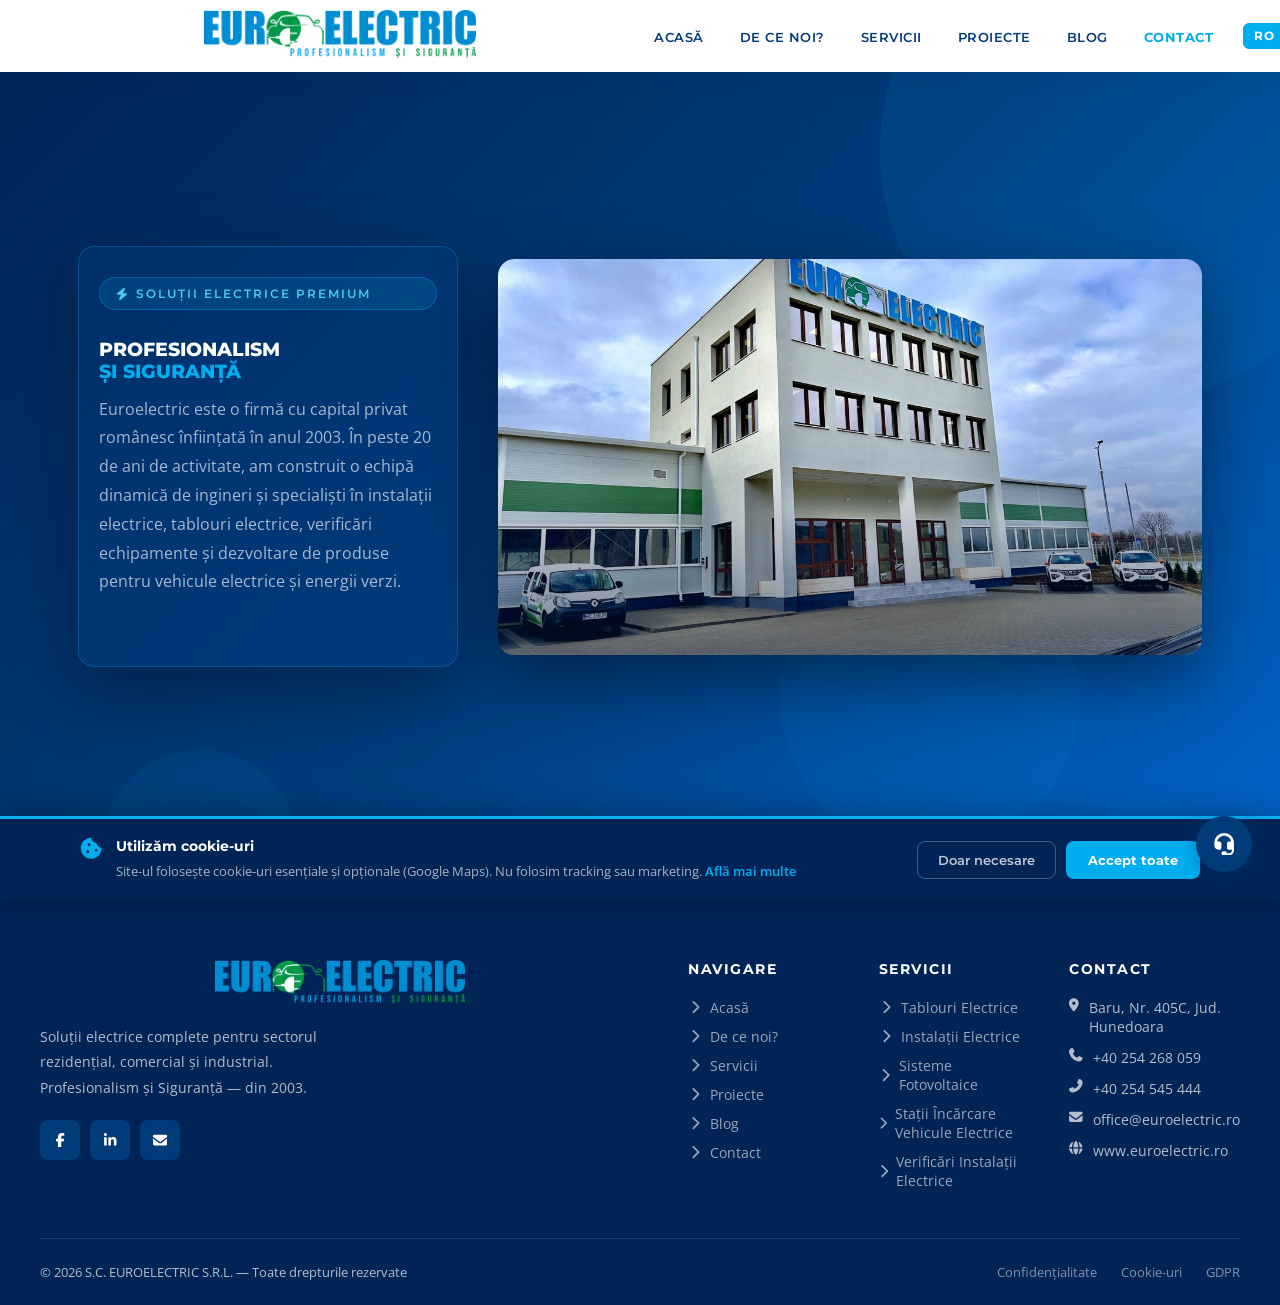
==== commit ecac8aff: "Pregatire site pentru domeniu final euroelectric.ro: homepage la radacina, URL-uri canonice corecte," ====
--- a/index.html
+++ b/index.html
@@ -1,17 +1,1535 @@
-﻿<!DOCTYPE html>
+<!DOCTYPE html>
+<!-- EUROELECTRIC v1.0 | 2026-05-16 | pregatit-lansare euroelectric.ro -->
 <html lang="ro">
 <head>
 <meta charset="UTF-8">
-<meta http-equiv="refresh" content="0;url=euroelectric-nou.html">
-<meta name="robots" content="noindex">
-<link rel="canonical" href="https://gabiteam44.github.io/euroelectric-site/euroelectric-nou.html">
-<meta property="og:url" content="https://gabiteam44.github.io/euroelectric-site/euroelectric-nou.html">
+<meta name="viewport" content="width=device-width, initial-scale=1.0">
+<!-- Google Analytics 4 — inlocuiti G-XXXXXXXXXX cu Measurement ID-ul real dupa crearea proprietatii GA4 -->
+<script async src="https://www.googletagmanager.com/gtag/js?id=G-XXXXXXXXXX"></script>
+<script>
+  window.dataLayer = window.dataLayer || [];
+  function gtag(){dataLayer.push(arguments);}
+  gtag('js', new Date());
+  gtag('config', 'G-XXXXXXXXXX');
+</script>
+<title>Tablouri Electrice & Instalații Hunedoara | EUROELECTRIC S.R.L.</title>
+<meta name="description" content="Tablouri electrice, instalații electrice și sisteme fotovoltaice în Hunedoara, Petroșani, Deva și Valea Jiului. EUROELECTRIC S.R.L. — 20+ ani experiență, autorizat ANRE, certificat ISO 9001/14001/45001. Solicitați ofertă gratuită!">
+<meta name="keywords" content="tablouri electrice Hunedoara, instalatii electrice Hunedoara, fotovoltaice Hunedoara, statii incarcare EV, tablouri electrice Petrosani, instalatii electrice Deva, electrician autorizat ANRE, verificari instalatii electrice, curentii slabi, sisteme fotovoltaice Valea Jiului, EUROELECTRIC SRL">
+<meta name="author" content="EUROELECTRIC S.R.L.">
+<meta name="robots" content="index, follow">
+<link rel="canonical" href="https://euroelectric.ro/">
+<link rel="alternate" hreflang="ro" href="https://euroelectric.ro/">
+<link rel="alternate" hreflang="en" href="https://euroelectric.ro/en/">
+<link rel="alternate" hreflang="de" href="https://euroelectric.ro/de/">
+<link rel="alternate" hreflang="x-default" href="https://euroelectric.ro/">
+<meta name="theme-color" content="#003B7A">
+<link rel="sitemap" type="application/xml" href="/sitemap.xml">
+<meta property="og:type" content="website">
+<meta property="og:url" content="https://euroelectric.ro/">
 <meta property="og:title" content="Tablouri Electrice & Instalații Hunedoara | EUROELECTRIC S.R.L.">
-<meta property="og:description" content="Tablouri electrice, instalații electrice și sisteme fotovoltaice în Hunedoara. 20+ ani experiență, autorizat ANRE.">
-<script>window.location.replace('euroelectric-nou.html');</script>
-<title>EUROELECTRIC S.R.L.</title>
+<meta property="og:description" content="Tablouri electrice, instalații electrice și sisteme fotovoltaice în Hunedoara. Peste 20 de ani experiență, autorizat ANRE, certificat ISO 9001/14001/45001.">
+<meta property="og:image" content="https://euroelectric.ro/Materiale/Foto-sediu-optimizat.webp">
+<meta property="og:locale" content="ro_RO">
+<meta property="og:site_name" content="EUROELECTRIC S.R.L.">
+<meta name="twitter:card" content="summary_large_image">
+<meta name="twitter:title" content="Tablouri Electrice & Instalații Hunedoara | EUROELECTRIC S.R.L.">
+<meta name="twitter:description" content="Tablouri electrice, instalații electrice și sisteme fotovoltaice în Hunedoara. Autorizat ANRE, certificat ISO 9001/14001/45001.">
+<meta name="twitter:image" content="https://euroelectric.ro/Materiale/Foto-sediu-optimizat.webp">
+<link rel="icon" type="image/svg+xml" href="data:image/svg+xml,<svg xmlns='http://www.w3.org/2000/svg' viewBox='0 0 32 32'><rect width='32' height='32' rx='6' fill='%23003B7A'/><text x='16' y='23' font-size='20' text-anchor='middle' fill='%2300AEEF' font-family='Arial' font-weight='bold'>E</text></svg>">
+<link rel="shortcut icon" type="image/svg+xml" href="data:image/svg+xml,<svg xmlns='http://www.w3.org/2000/svg' viewBox='0 0 32 32'><rect width='32' height='32' rx='6' fill='%23003B7A'/><text x='16' y='23' font-size='20' text-anchor='middle' fill='%2300AEEF' font-family='Arial' font-weight='bold'>E</text></svg>">
+<script type="application/ld+json">
+{
+"@context": "https://schema.org",
+"@graph": [
+{
+"@type": "ElectricalContractor",
+"@id": "https://euroelectric.ro/#organization",
+"name": "EUROELECTRIC S.R.L.",
+"alternateName": "Euroelectric",
+"url": "https://euroelectric.ro",
+"logo": "https://euroelectric.ro/Materiale/logo-euroelectric.png",
+"image": "https://euroelectric.ro/Materiale/Foto-sediu-optimizat.webp",
+"description": "Proiectare, execuție și mentenanță instalații electrice comerciale și industriale. Tablouri electrice, panouri fotovoltaice, stații de încărcare EV. Autorizat ANRE, certificat ISO 9001/14001/45001.",
+"foundingDate": "2003",
+"telephone": "+40254545444",
+"email": "office@euroelectric.ro",
+"address": {
+"@type": "PostalAddress",
+"streetAddress": "Str. Principală, Nr. 405C",
+"addressLocality": "Baru",
+"addressRegion": "Hunedoara",
+"postalCode": "337100",
+"addressCountry": "RO"
+},
+"geo": {
+"@type": "GeoCoordinates",
+"latitude": 45.5167,
+"longitude": 23.1167
+},
+"openingHoursSpecification": [
+{
+"@type": "OpeningHoursSpecification",
+"dayOfWeek": ["Monday","Tuesday","Wednesday","Thursday","Friday"],
+"opens": "08:00",
+"closes": "17:00"
+}
+],
+"areaServed": [
+{ "@type": "City", "name": "Hunedoara" },
+{ "@type": "City", "name": "Petroșani" },
+{ "@type": "City", "name": "Deva" },
+{ "@type": "City", "name": "Vulcan" },
+{ "@type": "City", "name": "Lupeni" },
+{ "@type": "City", "name": "Orăștie" },
+{ "@type": "City", "name": "Brad" },
+{ "@type": "AdministrativeArea", "name": "Județul Hunedoara" }
+],
+"sameAs": [
+"https://www.linkedin.com/company/euroelectric-srl/posts/?feedView=all"
+],
+"hasOfferCatalog": {
+"@type": "OfferCatalog",
+"name": "Servicii Electrice",
+"itemListElement": [
+{
+"@type": "Offer",
+"itemOffered": {
+"@type": "Service",
+"name": "Tablouri Electrice",
+"description": "Proiectare și asamblare tablouri electrice de joasă tensiune pentru instalații până la 2500A. Soluții industriale, comerciale și publice."
+}
+},
+{
+"@type": "Offer",
+"itemOffered": {
+"@type": "Service",
+"name": "Instalații Electrice",
+"description": "Proiectare și execuție instalații electrice pentru clădiri rezidențiale, comerciale și industriale."
+}
+},
+{
+"@type": "Offer",
+"itemOffered": {
+"@type": "Service",
+"name": "Verificări Instalații Electrice",
+"description": "Verificări și măsurători ale instalațiilor electrice conform normativelor în vigoare. Rapoarte tehnice și autorizații."
+}
+},
+{
+"@type": "Offer",
+"itemOffered": {
+"@type": "Service",
+"name": "Sisteme Fotovoltaice",
+"description": "Instalare panouri solare și sisteme de stocare a energiei. Proiecte rezidențiale și industriale."
+}
+},
+{
+"@type": "Offer",
+"itemOffered": {
+"@type": "Service",
+"name": "Stații Încărcare Vehicule Electrice",
+"description": "Proiectare, instalare și punere în funcțiune stații de încărcare pentru vehicule electrice."
+}
+}
+]
+},
+},
+{
+"@type": "WebSite",
+"@id": "https://euroelectric.ro/#website",
+"url": "https://euroelectric.ro",
+"name": "EUROELECTRIC — Profesionalism și Siguranță",
+"publisher": { "@id": "https://euroelectric.ro/#organization" },
+"inLanguage": ["ro", "en"]
+}
+]
+}
+</script>
+<link rel="preload" as="image" href="Materiale/Foto-sediu-optimizat.jpg">
+<link rel="preconnect" href="https://fonts.googleapis.com">
+<link rel="preconnect" href="https://fonts.gstatic.com" crossorigin>
+<link rel="preconnect" href="https://cdnjs.cloudflare.com">
+<link href="https://fonts.googleapis.com/css2?family=Montserrat:wght@300;400;600;700;800&family=Open+Sans:wght@300;400;600&display=swap" rel="stylesheet">
+<link rel="stylesheet" href="euroelectric.css">
 </head>
 <body>
-<a href="euroelectric-nou.html">EUROELECTRIC S.R.L. — click aici</a>
+<nav id="navbar">
+<a href="#acasa" class="nav-logo">
+<img src="Materiale/logo-euroelectric.webp" width="600" height="106" alt="EUROELECTRIC S.R.L. — Profesionalism și Siguranță">
+</a>
+<ul class="nav-menu" id="navMenu">
+<li><a href="#acasa" data-i18n="nav-acasa">Acasă</a></li>
+<li><a href="#de-ce-noi" data-i18n="nav-de-ce-noi">De ce noi?</a></li>
+<li><a href="#servicii" data-i18n="nav-servicii">Servicii</a></li>
+<li><a href="#proiecte" data-i18n="nav-proiecte">Proiecte</a></li>
+<li><a href="#blog">Blog</a></li>
+<li><a href="#contact" data-i18n="nav-contact">Contact</a></li>
+<li class="nav-lang-mobile">
+<button class="lang-btn active" data-lang="ro" onclick="setLang('ro')">RO</button>
+<button class="lang-btn" data-lang="en" onclick="setLang('en')">EN</button>
+<button class="lang-btn" data-lang="de" onclick="setLang('de')">DE</button>
+</li>
+</ul>
+<div class="lang-switcher">
+<button class="lang-btn active" data-lang="ro" onclick="setLang('ro')">RO</button>
+<span class="lang-sep">|</span>
+<button class="lang-btn" data-lang="en" onclick="setLang('en')">EN</button>
+<span class="lang-sep">|</span>
+<button class="lang-btn" data-lang="de" onclick="setLang('de')">DE</button>
+</div>
+<div class="hamburger" id="hamburger" onclick="toggleMenu()">
+<span></span><span></span><span></span>
+</div>
+</nav>
+<div id="group-home" class="section-group">
+<section id="acasa">
+<div class="hero-bg-pattern"></div>
+<div class="hero-shapes">
+<div class="shape shape-1"></div>
+<div class="shape shape-2"></div>
+<div class="shape shape-3"></div>
+</div>
+<div class="hero-container">
+<div class="hero-content">
+<div class="hero-badge animate" data-i18n="hero-badge">
+<svg class="fa-svg" viewBox="0 0 448 512" xmlns="http://www.w3.org/2000/svg" aria-hidden="true" focusable="false" width="1em" height="1em" fill="currentColor"><path d="M338.8-9.9c11.9 8.6 16.3 24.2 10.9 37.8L271.3 224 416 224c13.5 0 25.5 8.4 30.1 21.1s.7 26.9-9.6 35.5l-288 240c-11.3 9.4-27.4 9.9-39.3 1.3s-16.3-24.2-10.9-37.8L176.7 288 32 288c-13.5 0-25.5-8.4-30.1-21.1s-.7-26.9 9.6-35.5l288-240c11.3-9.4 27.4-9.9 39.3-1.3z"/></svg>
+Soluții Electrice Premium
+</div>
+<h1 class="hero-title animate animate-delay-1" data-i18n="hero-title">
+PROFESIONALISM
+<span class="highlight">ȘI SIGURANȚĂ</span>
+</h1>
+<p class="hero-desc animate animate-delay-3" data-i18n="hero-desc">
+Euroelectric este o firmă cu capital privat românesc înființată în anul 2003. În peste 20 de ani de activitate, am construit o echipă dinamică de ingineri și specialiști în instalații electrice, tablouri electrice, verificări echipamente și dezvoltare de produse pentru vehicule electrice și energii verzi.
+</p>
+</div>
+<div class="hero-visual">
+<div class="hero-card-main">
+<img class="hero-photo" src="Materiale/Foto-sediu-optimizat.jpg" width="1200" height="675" alt="Sediu EUROELECTRIC — Baru, Hunedoara" loading="eager">
+<div class="hero-photo-overlay"></div>
+</div>
+</div>
+</div>
+</section>
+<div class="cert-banner">
+<div class="cert-banner-inner">
+<span class="cert-banner-label" data-i18n="cert-label">Certificări &amp; Autorizații</span>
+<div class="cert-banner-items">
+<div class="cert-item green cert-clickable" onclick="openCertSet(CERT_ANRE)"><svg class="fa-svg" viewBox="0 0 512 512" xmlns="http://www.w3.org/2000/svg" aria-hidden="true" focusable="false" width="1em" height="1em" fill="currentColor"><path d="M256 0c4.6 0 9.2 1 13.4 2.9L457.8 82.8c22 9.3 38.4 31 38.3 57.2-.5 99.2-41.3 280.7-213.6 363.2-16.7 8-36.1 8-52.8 0-172.4-82.5-213.1-264-213.6-363.2-.1-26.2 16.3-47.9 38.3-57.2L242.7 2.9C246.9 1 251.4 0 256 0zm0 66.8l0 378.1c138-66.8 175.1-214.8 176-303.4l-176-74.6 0 0z"/></svg> Atestat ANRE</div>
+<div class="cert-item cert-clickable" onclick="openCertModal('docs/ISC-2026.pdf','Laborator IAE — Autorizație ISC 2026')"><svg class="fa-svg" viewBox="0 0 448 512" xmlns="http://www.w3.org/2000/svg" aria-hidden="true" focusable="false" width="1em" height="1em" fill="currentColor"><path d="M288 0L128 0C110.3 0 96 14.3 96 32s14.3 32 32 32L128 215.5 7.5 426.3C2.6 435 0 444.7 0 454.7 0 486.4 25.6 512 57.3 512l333.4 0c31.6 0 57.3-25.6 57.3-57.3 0-10-2.6-19.8-7.5-28.4L320 215.5 320 64c17.7 0 32-14.3 32-32S337.7 0 320 0L288 0zM192 215.5l0-151.5 64 0 0 151.5c0 11.1 2.9 22.1 8.4 31.8l41.6 72.7-164 0 41.6-72.7c5.5-9.7 8.4-20.6 8.4-31.8z"/></svg> Laborator IAE</div>
+<div class="cert-item cert-clickable" onclick="openCertModal('docs/ISO-9001.pdf','ISO 9001:2015')"><svg class="fa-svg" viewBox="0 0 576 512" xmlns="http://www.w3.org/2000/svg" aria-hidden="true" focusable="false" width="1em" height="1em" fill="currentColor"><path d="M239.2-8c-6.1-6.2-15-8.7-23.4-6.4S200.9-5.6 198.8 2.8L183.5 63c-1.1 4.4-5.6 7-9.9 5.7L113.8 51.9c-8.4-2.4-17.4 0-23.5 6.1s-8.5 15.1-6.1 23.5l16.9 59.8c1.2 4.3-1.4 8.8-5.7 9.9L35.1 166.5c-8.4 2.1-15 8.7-17.3 17.1s.2 17.3 6.4 23.4l44.5 43.3c3.2 3.1 3.2 8.3 0 11.5L24.3 305.1c-6.2 6.1-8.7 15-6.4 23.4s8.9 14.9 17.3 17.1l60.2 15.3c4.4 1.1 7 5.6 5.7 9.9L84.2 430.5c-2.4 8.4 0 17.4 6.1 23.5s15.1 8.5 23.5 6.1l59.8-16.9c4.3-1.2 8.8 1.4 9.9 5.7l15.3 60.2c2.1 8.4 8.7 15 17.1 17.3s17.3-.2 23.4-6.4l43.3-44.5c3.1-3.2 8.3-3.2 11.5 0L337.3 520c6.1 6.2 15 8.7 23.4 6.4s14.9-8.9 17.1-17.3L393.1 449c1.1-4.4 5.6-7 9.9-5.7l59.8 16.9c8.4 2.4 17.4 0 23.5-6.1s8.5-15.1 6.1-23.5l-16.9-59.8c-1.2-4.3 1.4-8.8 5.7-9.9l60.2-15.3c8.4-2.1 15-8.7 17.3-17.1s-.2-17.4-6.4-23.4l-44.5-43.3c-3.2-3.1-3.2-8.3 0-11.5l44.5-43.3c6.2-6.1 8.7-15 6.4-23.4s-8.9-14.9-17.3-17.1l-60.2-15.3c-4.4-1.1-7-5.6-5.7-9.9l16.9-59.8c2.4-8.4 0-17.4-6.1-23.5s-15.1-8.5-23.5-6.1L403 68.8c-4.3 1.2-8.8-1.4-9.9-5.7L377.8 2.8c-2.1-8.4-8.7-15-17.1-17.3s-17.3 .2-23.4 6.4L294 36.5c-3.1 3.2-8.3 3.2-11.5 0L239.2-8z"/></svg> ISO 9001:2015</div>
+<div class="cert-item cert-clickable" onclick="openCertModal('docs/ISO-14001.pdf','ISO 14001:2015')"><svg class="fa-svg" viewBox="0 0 512 512" xmlns="http://www.w3.org/2000/svg" aria-hidden="true" focusable="false" width="1em" height="1em" fill="currentColor"><path d="M471.3 6.7C477.7 .6 487-1.6 495.6 1.2 505.4 4.5 512 13.7 512 24l0 186.9c0 131.2-108.1 237.1-238.8 237.1-77 0-143.4-49.5-167.5-118.7-35.4 30.8-57.7 76.1-57.7 126.7 0 13.3-10.7 24-24 24S0 469.3 0 456C0 381.1 38.2 315.1 96.1 276.3 131.4 252.7 173.5 240 216 240l80 0c13.3 0 24-10.7 24-24s-10.7-24-24-24l-80 0c-39.7 0-77.3 8.8-111 24.5 23.3-70 89.2-120.5 167-120.5 66.4 0 115.8-22.1 148.7-44 19.2-12.8 35.5-28.1 50.7-45.3z"/></svg> ISO 14001:2015</div>
+<div class="cert-item cert-clickable" onclick="openCertModal('docs/ISO-45001.pdf','ISO 45001:2018')"><svg class="fa-svg" viewBox="0 0 576 512" xmlns="http://www.w3.org/2000/svg" aria-hidden="true" focusable="false" width="1em" height="1em" fill="currentColor"><path d="M352 264l0-200c0-17.7-14.3-32-32-32l-64 0c-17.7 0-32 14.3-32 32l0 200c0 13.3-10.7 24-24 24s-24-10.7-24-24l0-185.9C90 109.8 32 191.8 32 288l0 64 512 0 0-64c-1-95.2-58.4-177.7-144-209.8L400 264c0 13.3-10.7 24-24 24s-24-10.7-24-24zM40 400c-22.1 0-40 17.9-40 40s17.9 40 40 40l496 0c22.1 0 40-17.9 40-40s-17.9-40-40-40L40 400z"/></svg> ISO 45001:2018</div>
+<div class="cert-item green cert-clickable" onclick="openCertSet(CERT_IGSU)"><svg class="fa-svg" viewBox="0 0 512 512" xmlns="http://www.w3.org/2000/svg" aria-hidden="true" focusable="false" width="1em" height="1em" fill="currentColor"><path d="M512 32c0-9.6-4.3-18.7-11.7-24.7S483.1-1.3 473.7 .6l-160 32C301.5 35.1 292 44.3 289 56l-65 0 0-24c0-17.7-14.3-32-32-32L160 0c-17.7 0-32 14.3-32 32l0 28.4c-55.3 12.3-101.3 49.5-125.5 99.1-5.8 11.9-.9 26.3 11.1 32.1s26.3 .9 32.1-11.1C62 146.9 91.8 121.1 128 110l0 28.8c-37.8 18-64 56.5-64 101.2l0 128 224 0 0-128c0-44.7-26.2-83.2-64-101.2l0-34.8 65 0c3 11.7 12.5 20.9 24.7 23.4l160 32c9.4 1.9 19.1-.6 26.6-6.6S512 137.6 512 128l0-96zM288 448l0-32-224 0 0 32c0 35.3 28.7 64 64 64l96 0c35.3 0 64-28.7 64-64z"/></svg> Autorizație IGSU</div>
+<div class="cert-item green cert-clickable" onclick="openCertModal('docs/IGPR-7038.pdf','Licență Funcționare IGPR Nr. 7038/T')"><svg class="fa-svg" viewBox="0 0 384 512" xmlns="http://www.w3.org/2000/svg" aria-hidden="true" focusable="false" width="1em" height="1em" fill="currentColor"><path d="M128 96l0 64 128 0 0-64c0-35.3-28.7-64-64-64s-64 28.7-64 64zM64 160l0-64C64 25.3 121.3-32 192-32S320 25.3 320 96l0 64c35.3 0 64 28.7 64 64l0 224c0 35.3-28.7 64-64 64L64 512c-35.3 0-64-28.7-64-64L0 224c0-35.3 28.7-64 64-64z"/></svg> Licență IGPR</div>
+</div>
+</div>
+</div>
+<section id="de-ce-noi">
+<div class="section-inner">
+<div class="section-tag" data-i18n="why-tag">De ce să ne alegeți</div>
+<h2 class="section-title reveal" data-i18n="why-title">Expertiză, <span>Calitate</span> și Siguranță</h2>
+<p class="section-desc reveal reveal-delay-1" data-i18n="why-desc">
+Nu suntem doar executanți, suntem consultanții tăi tehnici. Combinăm dotările de ultimă oră (precum autolaboratorul Centrix 1) cu precizia software-ului Eplan pentru a oferi siguranță totală instalației tale electrice.
+</p>
+<div class="why-grid">
+<div class="why-features">
+<div class="why-feature reveal">
+<div class="why-feature-icon"><svg class="fa-svg" viewBox="0 0 448 512" xmlns="http://www.w3.org/2000/svg" aria-hidden="true" focusable="false" width="1em" height="1em" fill="currentColor"><path d="M224.3 128L139.7-12.9c-6.5-10.8-20.1-14.7-31.3-9.1L21.8 21.3C9.9 27.2 5.1 41.6 11 53.5L80.6 192.6c-30.1 33.9-48.3 78.5-48.3 127.4 0 106 86 192 192 192s192-86 192-192c0-48.9-18.3-93.5-48.3-127.4L437.6 53.5c5.9-11.9 1.1-26.3-10.7-32.2L340.2-22.1c-11.2-5.6-24.9-1.6-31.3 9.1L224.3 128zm30.8 142.5c1.4 2.8 4 4.7 7 5.1l50.1 7.3c7.7 1.1 10.7 10.5 5.2 16l-36.3 35.4c-2.2 2.2-3.2 5.2-2.7 8.3l8.6 49.9c1.3 7.6-6.7 13.5-13.6 9.9l-44.8-23.6c-2.7-1.4-6-1.4-8.7 0l-44.8 23.6c-6.9 3.6-14.9-2.2-13.6-9.9l8.6-49.9c.5-3-.5-6.1-2.7-8.3l-36.3-35.4c-5.6-5.4-2.5-14.8 5.2-16l50.1-7.3c3-.4 5.7-2.4 7-5.1l22.4-45.4c3.4-7 13.3-7 16.8 0l22.4 45.4z"/></svg></div>
+<div class="why-feature-text">
+<h4 data-i18n="why-f1-title">Experiență și Profesionalism</h4>
+<p data-i18n="why-f1-desc">Peste 20 de ani de activitate în instalații electrice comerciale, industriale și rezidențiale de înaltă performanță.</p>
+</div>
+</div>
+<div class="why-feature reveal reveal-delay-1">
+<div class="why-feature-icon"><svg class="fa-svg" viewBox="0 0 576 512" xmlns="http://www.w3.org/2000/svg" aria-hidden="true" focusable="false" width="1em" height="1em" fill="currentColor"><path d="M239.2-8c-6.1-6.2-15-8.7-23.4-6.4S200.9-5.6 198.8 2.8L183.5 63c-1.1 4.4-5.6 7-9.9 5.7L113.8 51.9c-8.4-2.4-17.4 0-23.5 6.1s-8.5 15.1-6.1 23.5l16.9 59.8c1.2 4.3-1.4 8.8-5.7 9.9L35.1 166.5c-8.4 2.1-15 8.7-17.3 17.1s.2 17.3 6.4 23.4l44.5 43.3c3.2 3.1 3.2 8.3 0 11.5L24.3 305.1c-6.2 6.1-8.7 15-6.4 23.4s8.9 14.9 17.3 17.1l60.2 15.3c4.4 1.1 7 5.6 5.7 9.9L84.2 430.5c-2.4 8.4 0 17.4 6.1 23.5s15.1 8.5 23.5 6.1l59.8-16.9c4.3-1.2 8.8 1.4 9.9 5.7l15.3 60.2c2.1 8.4 8.7 15 17.1 17.3s17.3-.2 23.4-6.4l43.3-44.5c3.1-3.2 8.3-3.2 11.5 0L337.3 520c6.1 6.2 15 8.7 23.4 6.4s14.9-8.9 17.1-17.3L393.1 449c1.1-4.4 5.6-7 9.9-5.7l59.8 16.9c8.4 2.4 17.4 0 23.5-6.1s8.5-15.1 6.1-23.5l-16.9-59.8c-1.2-4.3 1.4-8.8 5.7-9.9l60.2-15.3c8.4-2.1 15-8.7 17.3-17.1s-.2-17.4-6.4-23.4l-44.5-43.3c-3.2-3.1-3.2-8.3 0-11.5l44.5-43.3c6.2-6.1 8.7-15 6.4-23.4s-8.9-14.9-17.3-17.1l-60.2-15.3c-4.4-1.1-7-5.6-5.7-9.9l16.9-59.8c2.4-8.4 0-17.4-6.1-23.5s-15.1-8.5-23.5-6.1L403 68.8c-4.3 1.2-8.8-1.4-9.9-5.7L377.8 2.8c-2.1-8.4-8.7-15-17.1-17.3s-17.3 .2-23.4 6.4L294 36.5c-3.1 3.2-8.3 3.2-11.5 0L239.2-8z"/></svg></div>
+<div class="why-feature-text">
+<h4 data-i18n="why-f2-title">Certificări ISO</h4>
+<p data-i18n="why-f2-desc">Certificați ISO 9001, ISO 14001 și ISO 45001 — garanția calității, responsabilității ecologice și siguranței muncii.</p>
+</div>
+</div>
+<div class="why-feature reveal reveal-delay-2">
+<div class="why-feature-icon"><svg class="fa-svg" viewBox="0 0 448 512" xmlns="http://www.w3.org/2000/svg" aria-hidden="true" focusable="false" width="1em" height="1em" fill="currentColor"><path d="M338.8-9.9c11.9 8.6 16.3 24.2 10.9 37.8L271.3 224 416 224c13.5 0 25.5 8.4 30.1 21.1s.7 26.9-9.6 35.5l-288 240c-11.3 9.4-27.4 9.9-39.3 1.3s-16.3-24.2-10.9-37.8L176.7 288 32 288c-13.5 0-25.5-8.4-30.1-21.1s-.7-26.9 9.6-35.5l288-240c11.3-9.4 27.4-9.9 39.3-1.3z"/></svg></div>
+<div class="why-feature-text">
+<h4 data-i18n="why-f3-title">Autorizat ANRE &amp; IGSU</h4>
+<p data-i18n="why-f3-desc">Autorizație completă pentru proiectare, execuție și verificare instalații electrice la toate tensiunile.</p>
+</div>
+</div>
+<div class="why-feature reveal reveal-delay-3">
+<div class="why-feature-icon"><svg class="fa-svg" viewBox="0 0 448 512" xmlns="http://www.w3.org/2000/svg" aria-hidden="true" focusable="false" width="1em" height="1em" fill="currentColor"><path d="M224 64c-79 0-144.7 57.3-157.7 132.7 9.3-3 19.3-4.7 29.7-4.7l16 0c26.5 0 48 21.5 48 48l0 96c0 26.5-21.5 48-48 48l-16 0c-53 0-96-43-96-96l0-64C0 100.3 100.3 0 224 0S448 100.3 448 224l0 168.1c0 66.3-53.8 120-120.1 120l-87.9-.1-32 0c-26.5 0-48-21.5-48-48s21.5-48 48-48l32 0c26.5 0 48 21.5 48 48l0 0 40 0c39.8 0 72-32.2 72-72l0-20.9c-14.1 8.2-30.5 12.8-48 12.8l-16 0c-26.5 0-48-21.5-48-48l0-96c0-26.5 21.5-48 48-48l16 0c10.4 0 20.3 1.6 29.7 4.7-13-75.3-78.6-132.7-157.7-132.7z"/></svg></div>
+<div class="why-feature-text">
+<h4 data-i18n="why-f4-title">Suport și Garanție</h4>
+<p data-i18n="why-f4-desc">Asistență tehnică post-instalare și garanție extinsă pentru toate lucrările realizate.</p>
+</div>
+</div>
+</div>
+<div class="why-visual reveal reveal-delay-1">
+<h3 data-i18n="stats-title">EUROELECTRIC în cifre</h3>
+<div class="stats-grid">
+<div class="stat-card">
+<span class="stat-number" data-target="20">0</span>
+<span class="stat-label" data-i18n="stat1">Ani de experiență în domeniu</span>
+</div>
+<div class="stat-card">
+<span class="stat-number" data-target="500">0</span>
+<span class="stat-label" data-i18n="stat2">Proiecte finalizate cu succes</span>
+</div>
+<div class="stat-card">
+<span class="stat-number" data-target="3">0</span>
+<span class="stat-label" data-i18n="stat3">Certificări ISO internaționale</span>
+</div>
+<div class="stat-card">
+<span class="stat-number" data-target="2">0</span>
+<span class="stat-label" data-i18n="stat4">Puncte de lucru în Hunedoara</span>
+</div>
+</div>
+</div>
+</div>
+<div class="certs-grid">
+<div class="cert-card reveal" style="cursor:pointer" onclick="openCertSet(CERT_ANRE)">
+<svg class="fa-svg" viewBox="0 0 512 512" xmlns="http://www.w3.org/2000/svg" aria-hidden="true" focusable="false" width="1em" height="1em" fill="currentColor"><path d="M256 0c4.6 0 9.2 1 13.4 2.9L457.8 82.8c22 9.3 38.4 31 38.3 57.2-.5 99.2-41.3 280.7-213.6 363.2-16.7 8-36.1 8-52.8 0-172.4-82.5-213.1-264-213.6-363.2-.1-26.2 16.3-47.9 38.3-57.2L242.7 2.9C246.9 1 251.4 0 256 0zm0 66.8l0 378.1c138-66.8 175.1-214.8 176-303.4l-176-74.6 0 0z"/></svg>
+<h4>Atestat ANRE</h4>
+<p>Tip A · Nr. 15723 &nbsp;|&nbsp; Tip Bp · Nr. 13188 &nbsp;|&nbsp; Tip C2A · Nr. 13189<br><small>Termen nelimitat · ANRE</small></p>
+</div>
+<div class="cert-card reveal reveal-delay-1" style="cursor:pointer" onclick="openCertModal('docs/ISC-2026.pdf','Laborator IAE — Autorizație ISC Nr. 4678/2026')">
+<svg class="fa-svg" viewBox="0 0 448 512" xmlns="http://www.w3.org/2000/svg" aria-hidden="true" focusable="false" width="1em" height="1em" fill="currentColor"><path d="M288 0L128 0C110.3 0 96 14.3 96 32s14.3 32 32 32L128 215.5 7.5 426.3C2.6 435 0 444.7 0 454.7 0 486.4 25.6 512 57.3 512l333.4 0c31.6 0 57.3-25.6 57.3-57.3 0-10-2.6-19.8-7.5-28.4L320 215.5 320 64c17.7 0 32-14.3 32-32S337.7 0 320 0L288 0zM192 215.5l0-151.5 64 0 0 151.5c0 11.1 2.9 22.1 8.4 31.8l41.6 72.7-164 0 41.6-72.7c5.5-9.7 8.4-20.6 8.4-31.8z"/></svg>
+<h4>Laborator IAE</h4>
+<p>Autorizație ISC Nr. 4678 — Profil IAE<br><small>Valabil până la 07.04.2030 · ISC</small></p>
+</div>
+<div class="cert-card reveal reveal-delay-2" style="cursor:pointer" onclick="openCertModal('docs/ISO-9001.pdf','ISO 9001:2015')">
+<svg class="fa-svg" viewBox="0 0 576 512" xmlns="http://www.w3.org/2000/svg" aria-hidden="true" focusable="false" width="1em" height="1em" fill="currentColor"><path d="M239.2-8c-6.1-6.2-15-8.7-23.4-6.4S200.9-5.6 198.8 2.8L183.5 63c-1.1 4.4-5.6 7-9.9 5.7L113.8 51.9c-8.4-2.4-17.4 0-23.5 6.1s-8.5 15.1-6.1 23.5l16.9 59.8c1.2 4.3-1.4 8.8-5.7 9.9L35.1 166.5c-8.4 2.1-15 8.7-17.3 17.1s.2 17.3 6.4 23.4l44.5 43.3c3.2 3.1 3.2 8.3 0 11.5L24.3 305.1c-6.2 6.1-8.7 15-6.4 23.4s8.9 14.9 17.3 17.1l60.2 15.3c4.4 1.1 7 5.6 5.7 9.9L84.2 430.5c-2.4 8.4 0 17.4 6.1 23.5s15.1 8.5 23.5 6.1l59.8-16.9c4.3-1.2 8.8 1.4 9.9 5.7l15.3 60.2c2.1 8.4 8.7 15 17.1 17.3s17.3-.2 23.4-6.4l43.3-44.5c3.1-3.2 8.3-3.2 11.5 0L337.3 520c6.1 6.2 15 8.7 23.4 6.4s14.9-8.9 17.1-17.3L393.1 449c1.1-4.4 5.6-7 9.9-5.7l59.8 16.9c8.4 2.4 17.4 0 23.5-6.1s8.5-15.1 6.1-23.5l-16.9-59.8c-1.2-4.3 1.4-8.8 5.7-9.9l60.2-15.3c8.4-2.1 15-8.7 17.3-17.1s-.2-17.4-6.4-23.4l-44.5-43.3c-3.2-3.1-3.2-8.3 0-11.5l44.5-43.3c6.2-6.1 8.7-15 6.4-23.4s-8.9-14.9-17.3-17.1l-60.2-15.3c-4.4-1.1-7-5.6-5.7-9.9l16.9-59.8c2.4-8.4 0-17.4-6.1-23.5s-15.1-8.5-23.5-6.1L403 68.8c-4.3 1.2-8.8-1.4-9.9-5.7L377.8 2.8c-2.1-8.4-8.7-15-17.1-17.3s-17.3 .2-23.4 6.4L294 36.5c-3.1 3.2-8.3 3.2-11.5 0L239.2-8z"/></svg>
+<h4>ISO 9001:2015</h4>
+<p>Sistem de Management al Calității — Nr. RO 4081<br><small>Valabil până la 06.10.2027 · SRAC CERT</small></p>
+</div>
+<div class="cert-card reveal reveal-delay-3" style="cursor:pointer" onclick="openCertModal('docs/ISO-14001.pdf','ISO 14001:2015')">
+<svg class="fa-svg" viewBox="0 0 512 512" xmlns="http://www.w3.org/2000/svg" aria-hidden="true" focusable="false" width="1em" height="1em" fill="currentColor"><path d="M471.3 6.7C477.7 .6 487-1.6 495.6 1.2 505.4 4.5 512 13.7 512 24l0 186.9c0 131.2-108.1 237.1-238.8 237.1-77 0-143.4-49.5-167.5-118.7-35.4 30.8-57.7 76.1-57.7 126.7 0 13.3-10.7 24-24 24S0 469.3 0 456C0 381.1 38.2 315.1 96.1 276.3 131.4 252.7 173.5 240 216 240l80 0c13.3 0 24-10.7 24-24s-10.7-24-24-24l-80 0c-39.7 0-77.3 8.8-111 24.5 23.3-70 89.2-120.5 167-120.5 66.4 0 115.8-22.1 148.7-44 19.2-12.8 35.5-28.1 50.7-45.3z"/></svg>
+<h4>ISO 14001:2015</h4>
+<p>Sistem de Management de Mediu — Nr. RO 2731<br><small>Valabil până la 06.10.2027 · SRAC CERT</small></p>
+</div>
+<div class="cert-card reveal reveal-delay-4" style="cursor:pointer" onclick="openCertModal('docs/ISO-45001.pdf','ISO 45001:2018')">
+<svg class="fa-svg" viewBox="0 0 576 512" xmlns="http://www.w3.org/2000/svg" aria-hidden="true" focusable="false" width="1em" height="1em" fill="currentColor"><path d="M352 264l0-200c0-17.7-14.3-32-32-32l-64 0c-17.7 0-32 14.3-32 32l0 200c0 13.3-10.7 24-24 24s-24-10.7-24-24l0-185.9C90 109.8 32 191.8 32 288l0 64 512 0 0-64c-1-95.2-58.4-177.7-144-209.8L400 264c0 13.3-10.7 24-24 24s-24-10.7-24-24zM40 400c-22.1 0-40 17.9-40 40s17.9 40 40 40l496 0c22.1 0 40-17.9 40-40s-17.9-40-40-40L40 400z"/></svg>
+<h4>ISO 45001:2018</h4>
+<p>Sănătate și Securitate Ocupațională — Nr. RO 1765<br><small>Valabil până la 06.10.2027 · SRAC CERT</small></p>
+</div>
+<div class="cert-card reveal reveal-delay-5" style="cursor:pointer" onclick="openCertSet(CERT_IGSU)">
+<svg class="fa-svg" viewBox="0 0 512 512" xmlns="http://www.w3.org/2000/svg" aria-hidden="true" focusable="false" width="1em" height="1em" fill="currentColor"><path d="M512 32c0-9.6-4.3-18.7-11.7-24.7S483.1-1.3 473.7 .6l-160 32C301.5 35.1 292 44.3 289 56l-65 0 0-24c0-17.7-14.3-32-32-32L160 0c-17.7 0-32 14.3-32 32l0 28.4c-55.3 12.3-101.3 49.5-125.5 99.1-5.8 11.9-.9 26.3 11.1 32.1s26.3 .9 32.1-11.1C62 146.9 91.8 121.1 128 110l0 28.8c-37.8 18-64 56.5-64 101.2l0 128 224 0 0-128c0-44.7-26.2-83.2-64-101.2l0-34.8 65 0c3 11.7 12.5 20.9 24.7 23.4l160 32c9.4 1.9 19.1-.6 26.6-6.6S512 137.6 512 128l0-96zM288 448l0-32-224 0 0 32c0 35.3 28.7 64 64 64l96 0c35.3 0 64-28.7 64-64z"/></svg>
+<h4>Autorizație IGSU</h4>
+<p>Execuție · Seria A Nr. 3307/2013 &nbsp;|&nbsp; Proiectare · Seria A Nr. 9861/2020<br><small>Termen nelimitat · ISU / IGSU</small></p>
+</div>
+<div class="cert-card reveal reveal-delay-1" style="cursor:pointer" onclick="openCertModal('docs/IGPR-7038.pdf','Licență Funcționare IGPR Nr. 7038/T')">
+<svg class="fa-svg" viewBox="0 0 384 512" xmlns="http://www.w3.org/2000/svg" aria-hidden="true" focusable="false" width="1em" height="1em" fill="currentColor"><path d="M128 96l0 64 128 0 0-64c0-35.3-28.7-64-64-64s-64 28.7-64 64zM64 160l0-64C64 25.3 121.3-32 192-32S320 25.3 320 96l0 64c35.3 0 64 28.7 64 64l0 224c0 35.3-28.7 64-64 64L64 512c-35.3 0-64-28.7-64-64L0 224c0-35.3 28.7-64 64-64z"/></svg>
+<h4>Licență IGPR</h4>
+<p>Nr. 7038/T · Sisteme alarmare împotriva efracției<br><small>Valabil până la 06.11.2026 · MAI / IGPR</small></p>
+</div>
+</div>
+</div>
+</section>
+</div><!-- /group-home -->
+<section id="servicii">
+<div class="section-inner">
+<div class="section-tag" data-i18n="srv-tag">Ce oferim</div>
+<h2 class="section-title reveal" data-i18n="srv-title">Serviciile <span>Noastre</span></h2>
+<p class="section-desc reveal reveal-delay-1" data-i18n="srv-desc">Soluții electrice complete pentru sectorul rezidențial, comercial și industrial — de la proiectare la punerea în funcțiune.</p>
+<div class="services-grid">
+<div class="service-card reveal">
+<div class="service-img" style="background: linear-gradient(135deg, #003B7A, #0077b6);">
+<svg class="fa-svg" viewBox="0 0 448 512" xmlns="http://www.w3.org/2000/svg" aria-hidden="true" focusable="false" width="1em" height="1em" fill="currentColor"><path d="M128-32c17.7 0 32 14.3 32 32l0 96 128 0 0-96c0-17.7 14.3-32 32-32s32 14.3 32 32l0 96 64 0c17.7 0 32 14.3 32 32s-14.3 32-32 32l0 64c0 95.1-69.2 174.1-160 189.3l0 66.7c0 17.7-14.3 32-32 32s-32-14.3-32-32l0-66.7C101.2 398.1 32 319.1 32 224l0-64c-17.7 0-32-14.3-32-32S14.3 96 32 96l64 0 0-96c0-17.7 14.3-32 32-32z"/></svg>
+<div class="service-img-overlay"></div>
+<div class="service-icon-badge"><svg class="fa-svg" viewBox="0 0 448 512" xmlns="http://www.w3.org/2000/svg" aria-hidden="true" focusable="false" width="1em" height="1em" fill="currentColor"><path d="M128-32c17.7 0 32 14.3 32 32l0 96 128 0 0-96c0-17.7 14.3-32 32-32s32 14.3 32 32l0 96 64 0c17.7 0 32 14.3 32 32s-14.3 32-32 32l0 64c0 95.1-69.2 174.1-160 189.3l0 66.7c0 17.7-14.3 32-32 32s-32-14.3-32-32l0-66.7C101.2 398.1 32 319.1 32 224l0-64c-17.7 0-32-14.3-32-32S14.3 96 32 96l64 0 0-96c0-17.7 14.3-32 32-32z"/></svg></div>
+</div>
+<div class="service-body">
+<h3 data-i18n="s1-title">Tablouri Electrice</h3>
+<p data-i18n="s1-desc">Proiectare și asamblare tablouri electrice joasă tensiune până la 1000V. Soluții industriale, comerciale și publice conform normelor europene.</p>
+<a href="#tablouri-electrice" class="service-link" data-i18n="srv-more">Află mai multe <svg class="fa-svg" viewBox="0 0 512 512" xmlns="http://www.w3.org/2000/svg" aria-hidden="true" focusable="false" width="1em" height="1em" fill="currentColor"><path d="M502.6 278.6c12.5-12.5 12.5-32.8 0-45.3l-160-160c-12.5-12.5-32.8-12.5-45.3 0s-12.5 32.8 0 45.3L402.7 224 32 224c-17.7 0-32 14.3-32 32s14.3 32 32 32l370.7 0-105.4 105.4c-12.5 12.5-12.5 32.8 0 45.3s32.8 12.5 45.3 0l160-160z"/></svg></a>
+</div>
+</div>
+<div class="service-card reveal reveal-delay-1">
+<div class="service-img" style="background: linear-gradient(135deg, #023e8a, #00b4d8);">
+<svg class="fa-svg" viewBox="0 0 448 512" xmlns="http://www.w3.org/2000/svg" aria-hidden="true" focusable="false" width="1em" height="1em" fill="currentColor"><path d="M338.8-9.9c11.9 8.6 16.3 24.2 10.9 37.8L271.3 224 416 224c13.5 0 25.5 8.4 30.1 21.1s.7 26.9-9.6 35.5l-288 240c-11.3 9.4-27.4 9.9-39.3 1.3s-16.3-24.2-10.9-37.8L176.7 288 32 288c-13.5 0-25.5-8.4-30.1-21.1s-.7-26.9 9.6-35.5l288-240c11.3-9.4 27.4-9.9 39.3-1.3z"/></svg>
+<div class="service-img-overlay"></div>
+<div class="service-icon-badge"><svg class="fa-svg" viewBox="0 0 448 512" xmlns="http://www.w3.org/2000/svg" aria-hidden="true" focusable="false" width="1em" height="1em" fill="currentColor"><path d="M338.8-9.9c11.9 8.6 16.3 24.2 10.9 37.8L271.3 224 416 224c13.5 0 25.5 8.4 30.1 21.1s.7 26.9-9.6 35.5l-288 240c-11.3 9.4-27.4 9.9-39.3 1.3s-16.3-24.2-10.9-37.8L176.7 288 32 288c-13.5 0-25.5-8.4-30.1-21.1s-.7-26.9 9.6-35.5l288-240c11.3-9.4 27.4-9.9 39.3-1.3z"/></svg></div>
+</div>
+<div class="service-body">
+<h3 data-i18n="s2-title">Instalații Electrice</h3>
+<p data-i18n="s2-desc">Proiectare și execuție instalații electrice pentru clădiri rezidențiale, comerciale și industriale. Lucrări certificate și garantate.</p>
+<a href="#instalatii-electrice" class="service-link" data-i18n="srv-more">Află mai multe <svg class="fa-svg" viewBox="0 0 512 512" xmlns="http://www.w3.org/2000/svg" aria-hidden="true" focusable="false" width="1em" height="1em" fill="currentColor"><path d="M502.6 278.6c12.5-12.5 12.5-32.8 0-45.3l-160-160c-12.5-12.5-32.8-12.5-45.3 0s-12.5 32.8 0 45.3L402.7 224 32 224c-17.7 0-32 14.3-32 32s14.3 32 32 32l370.7 0-105.4 105.4c-12.5 12.5-12.5 32.8 0 45.3s32.8 12.5 45.3 0l160-160z"/></svg></a>
+</div>
+</div>
+<div class="service-card reveal reveal-delay-2">
+<div class="service-img" style="background: linear-gradient(135deg, #1a1a2e, #16213e);">
+<svg class="fa-svg" viewBox="0 0 512 512" xmlns="http://www.w3.org/2000/svg" aria-hidden="true" focusable="false" width="1em" height="1em" fill="currentColor"><path d="M256 0c4.6 0 9.2 1 13.4 2.9L457.8 82.8c22 9.3 38.4 31 38.3 57.2-.5 99.2-41.3 280.7-213.6 363.2-16.7 8-36.1 8-52.8 0-172.4-82.5-213.1-264-213.6-363.2-.1-26.2 16.3-47.9 38.3-57.2L242.7 2.9C246.9 1 251.4 0 256 0zm0 66.8l0 378.1c138-66.8 175.1-214.8 176-303.4l-176-74.6 0 0z"/></svg>
+<div class="service-img-overlay"></div>
+<div class="service-icon-badge"><svg class="fa-svg" viewBox="0 0 512 512" xmlns="http://www.w3.org/2000/svg" aria-hidden="true" focusable="false" width="1em" height="1em" fill="currentColor"><path d="M256 0c4.6 0 9.2 1 13.4 2.9L457.8 82.8c22 9.3 38.4 31 38.3 57.2-.5 99.2-41.3 280.7-213.6 363.2-16.7 8-36.1 8-52.8 0-172.4-82.5-213.1-264-213.6-363.2-.1-26.2 16.3-47.9 38.3-57.2L242.7 2.9C246.9 1 251.4 0 256 0zm0 66.8l0 378.1c138-66.8 175.1-214.8 176-303.4l-176-74.6 0 0z"/></svg></div>
+</div>
+<div class="service-body">
+<h3 data-i18n="s3-title">Verificări Instalații Electrice</h3>
+<p data-i18n="s3-desc">Siguranța rețelei tale electrice începe cu o diagnoză corectă. Prin autolaboratorul performant SEBAKMT – Centrix 1, asigurăm localizarea defectelor, testarea izolației, verificarea prizelor de pământ și inspecție termografică pentru instalații fără surprize.</p>
+<a href="#verificari-instalatii" class="service-link" data-i18n="srv-more">Află mai multe <svg class="fa-svg" viewBox="0 0 512 512" xmlns="http://www.w3.org/2000/svg" aria-hidden="true" focusable="false" width="1em" height="1em" fill="currentColor"><path d="M502.6 278.6c12.5-12.5 12.5-32.8 0-45.3l-160-160c-12.5-12.5-32.8-12.5-45.3 0s-12.5 32.8 0 45.3L402.7 224 32 224c-17.7 0-32 14.3-32 32s14.3 32 32 32l370.7 0-105.4 105.4c-12.5 12.5-12.5 32.8 0 45.3s32.8 12.5 45.3 0l160-160z"/></svg></a>
+</div>
+</div>
+<div class="service-card reveal reveal-delay-1">
+<div class="service-img" style="background: linear-gradient(135deg, #1b4332, #40916c);">
+<svg class="fa-svg" viewBox="0 0 576 512" xmlns="http://www.w3.org/2000/svg" aria-hidden="true" focusable="false" width="1em" height="1em" fill="currentColor"><path d="M121.8 32c-30 0-56 20.8-62.5 50.1L9.6 306.1C.7 346.1 31.1 384 72 384l184.1 0 0 64-64 0c-17.7 0-32 14.3-32 32s14.3 32 32 32l192 0c17.7 0 32-14.3 32-32s-14.3-32-32-32l-64 0 0-64 184.1 0c40.9 0 71.4-37.9 62.5-77.9l-49.8-224C510.4 52.8 484.5 32 454.5 32L121.8 32zM245.6 96l85.2 0 7.3 88-99.8 0 7.3-88zm-55.5 88l-87.8 0 19.6-88 75.6 0-7.3 88zM91.6 232l94.5 0-7.3 88-106.7 0 19.6-88zm142.6 0l107.8 0 7.3 88-122.5 0 7.3-88zm156 0l94.5 0 19.6 88-106.7 0-7.3-88zM474 184l-87.8 0-7.3-88 75.6 0 19.6 88z"/></svg>
+<div class="service-img-overlay"></div>
+<div class="service-icon-badge"><svg class="fa-svg" viewBox="0 0 576 512" xmlns="http://www.w3.org/2000/svg" aria-hidden="true" focusable="false" width="1em" height="1em" fill="currentColor"><path d="M121.8 32c-30 0-56 20.8-62.5 50.1L9.6 306.1C.7 346.1 31.1 384 72 384l184.1 0 0 64-64 0c-17.7 0-32 14.3-32 32s14.3 32 32 32l192 0c17.7 0 32-14.3 32-32s-14.3-32-32-32l-64 0 0-64 184.1 0c40.9 0 71.4-37.9 62.5-77.9l-49.8-224C510.4 52.8 484.5 32 454.5 32L121.8 32zM245.6 96l85.2 0 7.3 88-99.8 0 7.3-88zm-55.5 88l-87.8 0 19.6-88 75.6 0-7.3 88zM91.6 232l94.5 0-7.3 88-106.7 0 19.6-88zm142.6 0l107.8 0 7.3 88-122.5 0 7.3-88zm156 0l94.5 0 19.6 88-106.7 0-7.3-88zM474 184l-87.8 0-7.3-88 75.6 0 19.6 88z"/></svg></div>
+</div>
+<div class="service-body">
+<h3 data-i18n="s4-title">Sisteme Fotovoltaice</h3>
+<p data-i18n="s4-desc">Instalare panouri solare și sisteme de stocare energie pentru independență energetică. Proiecte rezidențiale și industriale cu randament maxim.</p>
+<a href="#sisteme-fotovoltaice" class="service-link" data-i18n="srv-more">Află mai multe <svg class="fa-svg" viewBox="0 0 512 512" xmlns="http://www.w3.org/2000/svg" aria-hidden="true" focusable="false" width="1em" height="1em" fill="currentColor"><path d="M502.6 278.6c12.5-12.5 12.5-32.8 0-45.3l-160-160c-12.5-12.5-32.8-12.5-45.3 0s-12.5 32.8 0 45.3L402.7 224 32 224c-17.7 0-32 14.3-32 32s14.3 32 32 32l370.7 0-105.4 105.4c-12.5 12.5-12.5 32.8 0 45.3s32.8 12.5 45.3 0l160-160z"/></svg></a>
+</div>
+</div>
+<div class="service-card reveal reveal-delay-2">
+<div class="service-img" style="background: linear-gradient(135deg, #1a2744, #2d4a8a);">
+<svg class="fa-svg" viewBox="0 0 576 512" xmlns="http://www.w3.org/2000/svg" aria-hidden="true" focusable="false" width="1em" height="1em" fill="currentColor"><path d="M64 64C64 28.7 92.7 0 128 0L288 0c35.3 0 64 28.7 64 64l0 224c44.2 0 80 35.8 80 80l0 12c0 11 9 20 20 20s20-9 20-20l0-127.7c-32.5-10.2-56-40.5-56-76.3l0-32c0-8.8 7.2-16 16-16l16 0 0-48c0-8.8 7.2-16 16-16s16 7.2 16 16l0 48 32 0 0-48c0-8.8 7.2-16 16-16s16 7.2 16 16l0 48 16 0c8.8 0 16 7.2 16 16l0 32c0 35.8-23.5 66.1-56 76.3L520 380c0 37.6-30.4 68-68 68s-68-30.4-68-68l0-12c0-17.7-14.3-32-32-32l0 129.4c9.3 3.3 16 12.2 16 22.6 0 13.3-10.7 24-24 24L72 512c-13.3 0-24-10.7-24-24 0-10.5 6.7-19.3 16-22.6L64 64zm82.7 125.7l39 0-20.9 66.9c-2.4 7.6 3.3 15.4 11.3 15.4 2.9 0 5.6-1 7.8-2.9l94.6-82c3.1-2.7 4.9-6.6 4.9-10.7 0-7.8-6.3-14.1-14.1-14.1l-39 0 20.9-66.9c2.4-7.6-3.3-15.4-11.3-15.4-2.9 0-5.6 1-7.8 2.9l-94.6 82c-3.1 2.7-4.9 6.6-4.9 10.7 0 7.8 6.3 14.1 14.1 14.1z"/></svg>
+<div class="service-img-overlay"></div>
+<div class="service-icon-badge"><svg class="fa-svg" viewBox="0 0 576 512" xmlns="http://www.w3.org/2000/svg" aria-hidden="true" focusable="false" width="1em" height="1em" fill="currentColor"><path d="M64 64C64 28.7 92.7 0 128 0L288 0c35.3 0 64 28.7 64 64l0 224c44.2 0 80 35.8 80 80l0 12c0 11 9 20 20 20s20-9 20-20l0-127.7c-32.5-10.2-56-40.5-56-76.3l0-32c0-8.8 7.2-16 16-16l16 0 0-48c0-8.8 7.2-16 16-16s16 7.2 16 16l0 48 32 0 0-48c0-8.8 7.2-16 16-16s16 7.2 16 16l0 48 16 0c8.8 0 16 7.2 16 16l0 32c0 35.8-23.5 66.1-56 76.3L520 380c0 37.6-30.4 68-68 68s-68-30.4-68-68l0-12c0-17.7-14.3-32-32-32l0 129.4c9.3 3.3 16 12.2 16 22.6 0 13.3-10.7 24-24 24L72 512c-13.3 0-24-10.7-24-24 0-10.5 6.7-19.3 16-22.6L64 64zm82.7 125.7l39 0-20.9 66.9c-2.4 7.6 3.3 15.4 11.3 15.4 2.9 0 5.6-1 7.8-2.9l94.6-82c3.1-2.7 4.9-6.6 4.9-10.7 0-7.8-6.3-14.1-14.1-14.1l-39 0 20.9-66.9c2.4-7.6-3.3-15.4-11.3-15.4-2.9 0-5.6 1-7.8 2.9l-94.6 82c-3.1 2.7-4.9 6.6-4.9 10.7 0 7.8 6.3 14.1 14.1 14.1z"/></svg></div>
+</div>
+<div class="service-body">
+<h3 data-i18n="s5-title">Stații Încărcare Vehicule Electrice</h3>
+<p data-i18n="s5-desc">Proiectare, instalare și punere în funcțiune a stațiilor de încărcare pentru vehicule electrice. Soluții pentru uz rezidențial, comercial și industrial.</p>
+<a href="#statii-ev" class="service-link" data-i18n="srv-more">Află mai multe <svg class="fa-svg" viewBox="0 0 512 512" xmlns="http://www.w3.org/2000/svg" aria-hidden="true" focusable="false" width="1em" height="1em" fill="currentColor"><path d="M502.6 278.6c12.5-12.5 12.5-32.8 0-45.3l-160-160c-12.5-12.5-32.8-12.5-45.3 0s-12.5 32.8 0 45.3L402.7 224 32 224c-17.7 0-32 14.3-32 32s14.3 32 32 32l370.7 0-105.4 105.4c-12.5 12.5-12.5 32.8 0 45.3s32.8 12.5 45.3 0l160-160z"/></svg></a>
+</div>
+</div>
+<div class="service-card reveal reveal-delay-3">
+<div class="service-img" style="background: linear-gradient(135deg, #2d3561, #00aeef);">
+<svg class="fa-svg" viewBox="0 0 576 512" xmlns="http://www.w3.org/2000/svg" aria-hidden="true" focusable="false" width="1em" height="1em" fill="currentColor"><path d="M248 88l80 0 0 48-80 0 0-48zm-8-56c-26.5 0-48 21.5-48 48l0 64c0 26.5 21.5 48 48 48l16 0 0 32-224 0c-17.7 0-32 14.3-32 32s14.3 32 32 32l96 0 0 32-16 0c-26.5 0-48 21.5-48 48l0 64c0 26.5 21.5 48 48 48l96 0c26.5 0 48-21.5 48-48l0-64c0-26.5-21.5-48-48-48l-16 0 0-32 192 0 0 32-16 0c-26.5 0-48 21.5-48 48l0 64c0 26.5 21.5 48 48 48l96 0c26.5 0 48-21.5 48-48l0-64c0-26.5-21.5-48-48-48l-16 0 0-32 96 0c17.7 0 32-14.3 32-32s-14.3-32-32-32l-224 0 0-32 16 0c26.5 0 48-21.5 48-48l0-64c0-26.5-21.5-48-48-48l-96 0zM448 376l8 0 0 48-80 0 0-48 72 0zm-256 0l8 0 0 48-80 0 0-48 72 0z"/></svg>
+<div class="service-img-overlay"></div>
+<div class="service-icon-badge"><svg class="fa-svg" viewBox="0 0 576 512" xmlns="http://www.w3.org/2000/svg" aria-hidden="true" focusable="false" width="1em" height="1em" fill="currentColor"><path d="M248 88l80 0 0 48-80 0 0-48zm-8-56c-26.5 0-48 21.5-48 48l0 64c0 26.5 21.5 48 48 48l16 0 0 32-224 0c-17.7 0-32 14.3-32 32s14.3 32 32 32l96 0 0 32-16 0c-26.5 0-48 21.5-48 48l0 64c0 26.5 21.5 48 48 48l96 0c26.5 0 48-21.5 48-48l0-64c0-26.5-21.5-48-48-48l-16 0 0-32 192 0 0 32-16 0c-26.5 0-48 21.5-48 48l0 64c0 26.5 21.5 48 48 48l96 0c26.5 0 48-21.5 48-48l0-64c0-26.5-21.5-48-48-48l-16 0 0-32 96 0c17.7 0 32-14.3 32-32s-14.3-32-32-32l-224 0 0-32 16 0c26.5 0 48-21.5 48-48l0-64c0-26.5-21.5-48-48-48l-96 0zM448 376l8 0 0 48-80 0 0-48 72 0zm-256 0l8 0 0 48-80 0 0-48 72 0z"/></svg></div>
+</div>
+<div class="service-body">
+<h3 data-i18n="s6-title">Instalații Curenți Slabi</h3>
+<p data-i18n="s6-desc">Infrastructuri de rețea structurată, fibră optică și sisteme wireless profesionale. Soluții complete pentru date și telecomunicații.</p>
+<a href="#curenti-slabi" class="service-link" data-i18n="srv-more">Află mai multe <svg class="fa-svg" viewBox="0 0 512 512" xmlns="http://www.w3.org/2000/svg" aria-hidden="true" focusable="false" width="1em" height="1em" fill="currentColor"><path d="M502.6 278.6c12.5-12.5 12.5-32.8 0-45.3l-160-160c-12.5-12.5-32.8-12.5-45.3 0s-12.5 32.8 0 45.3L402.7 224 32 224c-17.7 0-32 14.3-32 32s14.3 32 32 32l370.7 0-105.4 105.4c-12.5 12.5-12.5 32.8 0 45.3s32.8 12.5 45.3 0l160-160z"/></svg></a>
+</div>
+</div>
+</div>
+</div>
+</section>
+<section id="tablouri-electrice">
+<div class="section-inner">
+<div class="section-tag" data-i18n="te-tag">Serviciu Detaliat</div>
+<h2 class="section-title reveal" data-i18n="te-title">Tablouri Electrice <span>Joasă Tensiune</span></h2>
+<p class="section-desc reveal reveal-delay-1" data-i18n="te-desc">Panouri de distribuție și control pentru instalații până la 2500A. Soluții industriale, comerciale și publice — de la proiectare la punerea în funcțiune.</p>
+<div class="te-applications reveal reveal-delay-1">
+<h3 class="te-subtitle" data-i18n="te-apps-title">Aplicații Principale</h3>
+<div class="te-apps-grid">
+<div class="te-app-item"><svg class="fa-svg" viewBox="0 0 512 512" xmlns="http://www.w3.org/2000/svg" aria-hidden="true" focusable="false" width="1em" height="1em" fill="currentColor"><path d="M32 32C14.3 32 0 46.3 0 64L0 432c0 26.5 21.5 48 48 48l416 0c26.5 0 48-21.5 48-48l0-279.8c0-18.2-19.4-29.7-35.4-21.1l-156.6 84.3 0-63.2c0-18.2-19.4-29.7-35.4-21.1L128 215.4 128 64c0-17.7-14.3-32-32-32L32 32z"/></svg><span data-i18n="te-app1">Industrie și Manufacturing</span></div>
+<div class="te-app-item"><svg class="fa-svg" viewBox="0 0 448 512" xmlns="http://www.w3.org/2000/svg" aria-hidden="true" focusable="false" width="1em" height="1em" fill="currentColor"><path d="M160 80c0-35.3 28.7-64 64-64s64 28.7 64 64l0 48-128 0 0-48zm-48 48l-64 0c-26.5 0-48 21.5-48 48L0 384c0 53 43 96 96 96l256 0c53 0 96-43 96-96l0-208c0-26.5-21.5-48-48-48l-64 0 0-48c0-61.9-50.1-112-112-112S112 18.1 112 80l0 48zm24 48a24 24 0 1 1 0 48 24 24 0 1 1 0-48zm152 24a24 24 0 1 1 48 0 24 24 0 1 1 -48 0z"/></svg><span data-i18n="te-app2">Centre Comerciale (Auchan, Lidl, Hornbach)</span></div>
+<div class="te-app-item"><svg class="fa-svg" viewBox="0 0 576 512" xmlns="http://www.w3.org/2000/svg" aria-hidden="true" focusable="false" width="1em" height="1em" fill="currentColor"><path d="M128 64c0-35.3 28.7-64 64-64L384 0c35.3 0 64 28.7 64 64l0 64 64 0c35.3 0 64 28.7 64 64l0 256c0 35.3-28.7 64-64 64L64 512c-35.3 0-64-28.7-64-64L0 192c0-35.3 28.7-64 64-64l64 0 0-64zM272 352c-17.7 0-32 14.3-32 32l0 80 96 0 0-80c0-17.7-14.3-32-32-32l-32 0zM128 368l0-32c0-8.8-7.2-16-16-16l-32 0c-8.8 0-16 7.2-16 16l0 32c0 8.8 7.2 16 16 16l32 0c8.8 0 16-7.2 16-16zM112 256c8.8 0 16-7.2 16-16l0-32c0-8.8-7.2-16-16-16l-32 0c-8.8 0-16 7.2-16 16l0 32c0 8.8 7.2 16 16 16l32 0zM512 368l0-32c0-8.8-7.2-16-16-16l-32 0c-8.8 0-16 7.2-16 16l0 32c0 8.8 7.2 16 16 16l32 0c8.8 0 16-7.2 16-16zM496 256c8.8 0 16-7.2 16-16l0-32c0-8.8-7.2-16-16-16l-32 0c-8.8 0-16 7.2-16 16l0 32c0 8.8 7.2 16 16 16l32 0zM264 104l0 32-32 0c-8.8 0-16 7.2-16 16l0 16c0 8.8 7.2 16 16 16l32 0 0 32c0 8.8 7.2 16 16 16l16 0c8.8 0 16-7.2 16-16l0-32 32 0c8.8 0 16-7.2 16-16l0-16c0-8.8-7.2-16-16-16l-32 0 0-32c0-8.8-7.2-16-16-16l-16 0c-8.8 0-16 7.2-16 16z"/></svg><span data-i18n="te-app3">Spitale și Instituții Publice</span></div>
+<div class="te-app-item"><svg class="fa-svg" viewBox="0 0 576 512" xmlns="http://www.w3.org/2000/svg" aria-hidden="true" focusable="false" width="1em" height="1em" fill="currentColor"><path d="M121.8 32c-30 0-56 20.8-62.5 50.1L9.6 306.1C.7 346.1 31.1 384 72 384l184.1 0 0 64-64 0c-17.7 0-32 14.3-32 32s14.3 32 32 32l192 0c17.7 0 32-14.3 32-32s-14.3-32-32-32l-64 0 0-64 184.1 0c40.9 0 71.4-37.9 62.5-77.9l-49.8-224C510.4 52.8 484.5 32 454.5 32L121.8 32zM245.6 96l85.2 0 7.3 88-99.8 0 7.3-88zm-55.5 88l-87.8 0 19.6-88 75.6 0-7.3 88zM91.6 232l94.5 0-7.3 88-106.7 0 19.6-88zm142.6 0l107.8 0 7.3 88-122.5 0 7.3-88zm156 0l94.5 0 19.6 88-106.7 0-7.3-88zM474 184l-87.8 0-7.3-88 75.6 0 19.6 88z"/></svg><span data-i18n="te-app4">Energie Regenerabilă (Solar, Eolian)</span></div>
+<div class="te-app-item"><svg class="fa-svg" viewBox="0 0 448 512" xmlns="http://www.w3.org/2000/svg" aria-hidden="true" focusable="false" width="1em" height="1em" fill="currentColor"><path d="M64 32C28.7 32 0 60.7 0 96l0 64c0 35.3 28.7 64 64 64l320 0c35.3 0 64-28.7 64-64l0-64c0-35.3-28.7-64-64-64L64 32zm216 72a24 24 0 1 1 0 48 24 24 0 1 1 0-48zm56 24a24 24 0 1 1 48 0 24 24 0 1 1 -48 0zM64 288c-35.3 0-64 28.7-64 64l0 64c0 35.3 28.7 64 64 64l320 0c35.3 0 64-28.7 64-64l0-64c0-35.3-28.7-64-64-64L64 288zm216 72a24 24 0 1 1 0 48 24 24 0 1 1 0-48zm56 24a24 24 0 1 1 48 0 24 24 0 1 1 -48 0z"/></svg><span data-i18n="te-app5">Telecomunicații și Centre de Date</span></div>
+<div class="te-app-item"><svg class="fa-svg" viewBox="0 0 576 512" xmlns="http://www.w3.org/2000/svg" aria-hidden="true" focusable="false" width="1em" height="1em" fill="currentColor"><path d="M64 64C64 28.7 92.7 0 128 0L288 0c35.3 0 64 28.7 64 64l0 224c44.2 0 80 35.8 80 80l0 12c0 11 9 20 20 20s20-9 20-20l0-127.7c-32.5-10.2-56-40.5-56-76.3l0-32c0-8.8 7.2-16 16-16l16 0 0-48c0-8.8 7.2-16 16-16s16 7.2 16 16l0 48 32 0 0-48c0-8.8 7.2-16 16-16s16 7.2 16 16l0 48 16 0c8.8 0 16 7.2 16 16l0 32c0 35.8-23.5 66.1-56 76.3L520 380c0 37.6-30.4 68-68 68s-68-30.4-68-68l0-12c0-17.7-14.3-32-32-32l0 129.4c9.3 3.3 16 12.2 16 22.6 0 13.3-10.7 24-24 24L72 512c-13.3 0-24-10.7-24-24 0-10.5 6.7-19.3 16-22.6L64 64zm82.7 125.7l39 0-20.9 66.9c-2.4 7.6 3.3 15.4 11.3 15.4 2.9 0 5.6-1 7.8-2.9l94.6-82c3.1-2.7 4.9-6.6 4.9-10.7 0-7.8-6.3-14.1-14.1-14.1l-39 0 20.9-66.9c2.4-7.6-3.3-15.4-11.3-15.4-2.9 0-5.6 1-7.8 2.9l-94.6 82c-3.1 2.7-4.9 6.6-4.9 10.7 0 7.8 6.3 14.1 14.1 14.1z"/></svg><span data-i18n="te-app6">Stații de Încărcare Vehicule Electrice</span></div>
+</div>
+</div>
+<div class="te-services-block reveal reveal-delay-2">
+<h3 class="te-subtitle" data-i18n="te-srv-title">Servicii Complete</h3>
+<div class="te-services-grid">
+<div class="te-srv-card">
+<div class="te-srv-icon"><svg class="fa-svg" viewBox="0 0 512 512" xmlns="http://www.w3.org/2000/svg" aria-hidden="true" focusable="false" width="1em" height="1em" fill="currentColor"><path d="M99.3 256.1l69.4-119.9c-5.6-12.2-8.8-25.8-8.8-40.2 0-53 43-96 96-96s96 43 96 96c0 14.3-3.1 27.9-8.8 40.2l44.4 76.7c-23.1 26-53.7 45.1-88.4 53.8L256 191.9 187.9 309.5c21.5 6.8 44.3 10.5 68.1 10.5 70.7 0 133.8-32.7 174.9-84 11.1-13.8 31.2-16 45-5s16 31.2 5 45c-52.7 65.8-133.9 108-224.8 108-35.4 0-69.4-6.4-100.7-18.1L98.7 463.7C94 471.8 87 478.4 78.6 482.6L23.2 510.3c-5 2.5-10.9 2.2-15.6-.7S0 501.5 0 496l0-55.4c0-8.4 2.2-16.7 6.5-24.1l60-103.7c-12.8-11.2-24.6-23.5-35.3-36.8-11.1-13.8-8.8-33.9 5-45s33.9-8.8 45 5c5.7 7.1 11.8 13.8 18.2 20.1zM381.1 407.9c32.5-13 62.4-31 88.9-52.9l35.6 61.5c4.2 7.3 6.5 15.6 6.5 24.1l0 55.4c0 5.5-2.9 10.7-7.6 13.6s-10.6 3.2-15.6 .7l-55.4-27.7c-8.4-4.2-15.4-10.8-20.1-18.9l-32.3-55.8zM256 128a32 32 0 1 0 0-64 32 32 0 1 0 0 64z"/></svg></div>
+<h4 data-i18n="te-srv1-title">Proiectare</h4>
+<p data-i18n="te-srv1-desc">Soluții personalizate, calcule, scheme electrice, documentație</p>
+</div>
+<div class="te-srv-card">
+<div class="te-srv-icon"><svg class="fa-svg" viewBox="0 0 640 512" xmlns="http://www.w3.org/2000/svg" aria-hidden="true" focusable="false" width="1em" height="1em" fill="currentColor"><path d="M415.9 210.5c12.2-3.3 25 2.5 30.5 13.8L465 261.9c10.3 1.4 20.4 4.2 29.9 8.1l35-23.3c10.5-7 24.4-5.6 33.3 3.3l19.2 19.2c8.9 8.9 10.3 22.9 3.3 33.3l-23.3 34.9c1.9 4.7 3.6 9.6 5 14.7 1.4 5.1 2.3 10.1 3 15.2l37.7 18.6c11.3 5.6 17.1 18.4 13.8 30.5l-7 26.2c-3.3 12.1-14.6 20.3-27.2 19.5l-42-2.7c-6.3 8.1-13.6 15.6-21.9 22l2.7 41.9c.8 12.6-7.4 24-19.5 27.2l-26.2 7c-12.2 3.3-24.9-2.5-30.5-13.8l-18.6-37.6c-10.3-1.4-20.4-4.2-29.9-8.1l-35 23.3c-10.5 7-24.4 5.6-33.3-3.3l-19.2-19.2c-8.9-8.9-10.3-22.8-3.3-33.3l23.3-35c-1.9-4.7-3.6-9.6-5-14.7s-2.3-10.2-3-15.2l-37.7-18.6c-11.3-5.6-17-18.4-13.8-30.5l7-26.2c3.3-12.1 14.6-20.3 27.2-19.5l41.9 2.7c6.3-8.1 13.6-15.6 21.9-22l-2.7-41.8c-.8-12.6 7.4-24 19.5-27.2l26.2-7zM448.4 340a44 44 0 1 0 .1 88 44 44 0 1 0 -.1-88zM224.9-45.5l26.2 7c12.1 3.3 20.3 14.7 19.5 27.2l-2.7 41.8c8.3 6.4 15.6 13.8 21.9 22l42-2.7c12.5-.8 23.9 7.4 27.2 19.5l7 26.2c3.2 12.1-2.5 24.9-13.8 30.5l-37.7 18.6c-.7 5.1-1.7 10.2-3 15.2s-3.1 10-5 14.7l23.3 35c7 10.5 5.6 24.4-3.3 33.3L307.3 262c-8.9 8.9-22.8 10.3-33.3 3.3L239 242c-9.5 3.9-19.6 6.7-29.9 8.1l-18.6 37.6c-5.6 11.3-18.4 17-30.5 13.8l-26.2-7c-12.2-3.3-20.3-14.7-19.5-27.2l2.7-41.9c-8.3-6.4-15.6-13.8-21.9-22l-42 2.7c-12.5 .8-23.9-7.4-27.2-19.5l-7-26.2c-3.2-12.1 2.5-24.9 13.8-30.5l37.7-18.6c.7-5.1 1.7-10.1 3-15.2 1.4-5.1 3-10 5-14.7L55.1 46.5c-7-10.5-5.6-24.4 3.3-33.3L77.6-6c8.9-8.9 22.8-10.3 33.3-3.3l35 23.3c9.5-3.9 19.6-6.7 29.9-8.1l18.6-37.6c5.6-11.3 18.3-17 30.5-13.8zM192.4 84a44 44 0 1 0 0 88 44 44 0 1 0 0-88z"/></svg></div>
+<h4 data-i18n="te-srv2-title">Fabricație</h4>
+<p data-i18n="te-srv2-desc">Prelucrare CNC, asamblare, cablare, protecție anticorozivă</p>
+</div>
+<div class="te-srv-card">
+<div class="te-srv-icon"><svg class="fa-svg" viewBox="0 0 576 512" xmlns="http://www.w3.org/2000/svg" aria-hidden="true" focusable="false" width="1em" height="1em" fill="currentColor"><path d="M70.8-6.7c5.4-5.4 13.8-6.2 20.2-2L209.9 70.5c8.9 5.9 14.2 15.9 14.2 26.6l0 49.6 90.8 90.8c33.3-15 73.9-8.9 101.2 18.5L542.2 382.1c18.7 18.7 18.7 49.1 0 67.9l-60.1 60.1c-18.7 18.7-49.1 18.7-67.9 0L288.1 384c-27.4-27.4-33.5-67.9-18.5-101.2l-90.8-90.8-49.6 0c-10.7 0-20.7-5.3-26.6-14.2L23.4 58.9c-4.2-6.3-3.4-14.8 2-20.2L70.8-6.7zm145 303.5c-6.3 36.9 2.3 75.9 26.2 107.2l-94.9 95c-28.1 28.1-73.7 28.1-101.8 0s-28.1-73.7 0-101.8l135.4-135.5 35.2 35.1zM384.1 0c20.1 0 39.4 3.7 57.1 10.5 10 3.8 11.8 16.5 4.3 24.1L388.8 91.3c-3 3-4.7 7.1-4.7 11.3l0 41.4c0 8.8 7.2 16 16 16l41.4 0c4.2 0 8.3-1.7 11.3-4.7l56.7-56.7c7.6-7.5 20.3-5.7 24.1 4.3 6.8 17.7 10.5 37 10.5 57.1 0 43.2-17.2 82.3-45 111.1l-49.1-49.1c-33.1-33-78.5-45.7-121.1-38.4l-56.8-56.8 0-29.7-.2-5c-.8-12.4-4.4-24.3-10.5-34.9 29.4-35 73.4-57.2 122.7-57.3z"/></svg></div>
+<h4 data-i18n="te-srv3-title">Montaj</h4>
+<p data-i18n="te-srv3-desc">Echipă experimentată, instalare la fața locului, suport continuu</p>
+</div>
+<div class="te-srv-card">
+<div class="te-srv-icon"><svg class="fa-svg" viewBox="0 0 512 512" xmlns="http://www.w3.org/2000/svg" aria-hidden="true" focusable="false" width="1em" height="1em" fill="currentColor"><path d="M256 512a256 256 0 1 1 0-512 256 256 0 1 1 0 512zM374 145.7c-10.7-7.8-25.7-5.4-33.5 5.3L221.1 315.2 169 263.1c-9.4-9.4-24.6-9.4-33.9 0s-9.4 24.6 0 33.9l72 72c5 5 11.8 7.5 18.8 7s13.4-4.1 17.5-9.8L379.3 179.2c7.8-10.7 5.4-25.7-5.3-33.5z"/></svg></div>
+<h4 data-i18n="te-srv4-title">Testare</h4>
+<p data-i18n="te-srv4-desc">Teste izolație, verificare funcționalitate, rapoarte conformitate</p>
+</div>
+</div>
+</div>
+<div class="te-standards reveal reveal-delay-1">
+<h3 class="te-subtitle" data-i18n="te-std-title">Standarde și Conformitate</h3>
+<div class="te-standards-grid">
+<div class="te-std-card">
+<div class="te-std-badge"><svg class="fa-svg" viewBox="0 0 512 512" xmlns="http://www.w3.org/2000/svg" aria-hidden="true" focusable="false" width="1em" height="1em" fill="currentColor"><path d="M256.2 48c114.8 .1 207.8 93.2 207.8 208 0 22.1-3.4 43.4-9.8 63.4-2 .4-4.1 .6-6.2 .6l-2.7 0c-8.5 0-16.6-3.4-22.6-9.4l-29.3-29.3c-6-6-9.4-14.1-9.4-22.6l0-50.7c0-8.8 7.2-16 16-16s16-7.2 16-16-7.2-16-16-16l-24 0c-13.3 0-24 10.7-24 24s-10.7 24-24 24l-56 0c-8.8 0-16 7.2-16 16s-7.2 16-16 16l-25.4 0c-12.5 0-22.6-10.1-22.6-22.6 0-6 2.4-11.8 6.6-16l70.1-70.1c2.1-2.1 3.3-5 3.3-8 0-6.2-5.1-11.3-11.3-11.3l-14.1 0c-12.5 0-22.6-10.1-22.6-22.6 0-6 2.4-11.8 6.6-16l23.1-23.1c.8-.8 1.6-1.5 2.5-2.2zM438.4 356.1c-32.8 59.6-93.9 101.4-165.2 107.2-.7-2.3-1.1-4.8-1.1-7.3 0-13.3-10.7-24-24-24l-26.7 0c-8.5 0-16.6-3.4-22.6-9.4l-29.3-29.3c-6-6-9.4-14.1-9.4-22.6l0-66.7c0-17.7 14.3-32 32-32l98.7 0c8.5 0 16.6 3.4 22.6 9.4l29.3 29.3c6 6 14.1 9.4 22.6 9.4l5.5 0c8.5 0 16.6 3.4 22.6 9.4l16 16c4.2 4.2 10 6.6 16 6.6 4.8 0 9.3 1.5 13 4.1zM256 512l26.2-1.3c-8.6 .9-17.3 1.3-26.2 1.3zm26.2-1.3C411.3 497.6 512 388.6 512 256 512 114.6 397.4 0 256 0l0 0C114.6 0 0 114.6 0 256 0 383.5 93.2 489.3 215.3 508.8 228.5 510.9 242.1 512 256 512zM187.3 123.3l-32 32c-6.2 6.2-16.4 6.2-22.6 0s-6.2-16.4 0-22.6l32-32c6.2-6.2 16.4-6.2 22.6 0s6.2 16.4 0 22.6z"/></svg></div>
+<h4 data-i18n="te-std1-title">Europene</h4>
+<p data-i18n="te-std1-desc">EN 61439-1, EN 61439-2, EN 60950-1, EN 61010-1</p>
+</div>
+<div class="te-std-card">
+<div class="te-std-badge"><svg class="fa-svg" viewBox="0 0 448 512" xmlns="http://www.w3.org/2000/svg" aria-hidden="true" focusable="false" width="1em" height="1em" fill="currentColor"><path d="M64 32C64 14.3 49.7 0 32 0S0 14.3 0 32L0 480c0 17.7 14.3 32 32 32s32-14.3 32-32l0-121.6 62.7-18.8c41.9-12.6 87.1-8.7 126.2 10.9 42.7 21.4 92.5 24 137.2 7.2l37.1-13.9c12.5-4.7 20.8-16.6 20.8-30l0-247.7c0-23-24.2-38-44.8-27.7l-11.8 5.9c-44.9 22.5-97.8 22.5-142.8 0-36.4-18.2-78.3-21.8-117.2-10.1L64 54.4 64 32z"/></svg></div>
+<h4 data-i18n="te-std2-title">Naționale</h4>
+<p data-i18n="te-std2-desc">SR EN 60364, NTE 006, NTPA, Legea 123/2012</p>
+</div>
+<div class="te-std-card">
+<div class="te-std-badge"><svg class="fa-svg" viewBox="0 0 576 512" xmlns="http://www.w3.org/2000/svg" aria-hidden="true" focusable="false" width="1em" height="1em" fill="currentColor"><path d="M239.2-8c-6.1-6.2-15-8.7-23.4-6.4S200.9-5.6 198.8 2.8L183.5 63c-1.1 4.4-5.6 7-9.9 5.7L113.8 51.9c-8.4-2.4-17.4 0-23.5 6.1s-8.5 15.1-6.1 23.5l16.9 59.8c1.2 4.3-1.4 8.8-5.7 9.9L35.1 166.5c-8.4 2.1-15 8.7-17.3 17.1s.2 17.3 6.4 23.4l44.5 43.3c3.2 3.1 3.2 8.3 0 11.5L24.3 305.1c-6.2 6.1-8.7 15-6.4 23.4s8.9 14.9 17.3 17.1l60.2 15.3c4.4 1.1 7 5.6 5.7 9.9L84.2 430.5c-2.4 8.4 0 17.4 6.1 23.5s15.1 8.5 23.5 6.1l59.8-16.9c4.3-1.2 8.8 1.4 9.9 5.7l15.3 60.2c2.1 8.4 8.7 15 17.1 17.3s17.3-.2 23.4-6.4l43.3-44.5c3.1-3.2 8.3-3.2 11.5 0L337.3 520c6.1 6.2 15 8.7 23.4 6.4s14.9-8.9 17.1-17.3L393.1 449c1.1-4.4 5.6-7 9.9-5.7l59.8 16.9c8.4 2.4 17.4 0 23.5-6.1s8.5-15.1 6.1-23.5l-16.9-59.8c-1.2-4.3 1.4-8.8 5.7-9.9l60.2-15.3c8.4-2.1 15-8.7 17.3-17.1s-.2-17.4-6.4-23.4l-44.5-43.3c-3.2-3.1-3.2-8.3 0-11.5l44.5-43.3c6.2-6.1 8.7-15 6.4-23.4s-8.9-14.9-17.3-17.1l-60.2-15.3c-4.4-1.1-7-5.6-5.7-9.9l16.9-59.8c2.4-8.4 0-17.4-6.1-23.5s-15.1-8.5-23.5-6.1L403 68.8c-4.3 1.2-8.8-1.4-9.9-5.7L377.8 2.8c-2.1-8.4-8.7-15-17.1-17.3s-17.3 .2-23.4 6.4L294 36.5c-3.1 3.2-8.3 3.2-11.5 0L239.2-8z"/></svg></div>
+<h4 data-i18n="te-std3-title">Certificări</h4>
+<p data-i18n="te-std3-desc">Marcaj CE, Declarație de Conformitate, Asigurare Răspundere Civilă</p>
+</div>
+</div>
+</div>
+</div>
+</section>
+<section id="instalatii-electrice">
+<div class="section-inner">
+<div class="section-tag" data-i18n="ie-tag">Serviciu Detaliat</div>
+<h2 class="section-title reveal" data-i18n="ie-title">Instalații Electrice <span>Certificate și Garantate</span></h2>
+<p class="section-desc reveal reveal-delay-1" data-i18n="ie-desc">Proiectare și execuție instalații electrice pentru orice tip de clădire — rezidențial, comercial și industrial. Lucrări executate conform normelor în vigoare, cu garanție și suport 24/7.</p>
+<div class="te-applications reveal reveal-delay-1">
+<h3 class="te-subtitle" data-i18n="ie-types-title">Tipuri de Instalații</h3>
+<div class="te-apps-grid">
+<div class="te-app-item"><svg class="fa-svg" viewBox="0 0 512 512" xmlns="http://www.w3.org/2000/svg" aria-hidden="true" focusable="false" width="1em" height="1em" fill="currentColor"><path d="M277.8 8.6c-12.3-11.4-31.3-11.4-43.5 0l-224 208c-9.6 9-12.8 22.9-8 35.1S18.8 272 32 272l16 0 0 176c0 35.3 28.7 64 64 64l288 0c35.3 0 64-28.7 64-64l0-176 16 0c13.2 0 25-8.1 29.8-20.3s1.6-26.2-8-35.1l-224-208zM240 320l32 0c26.5 0 48 21.5 48 48l0 96-128 0 0-96c0-26.5 21.5-48 48-48z"/></svg><span data-i18n="ie-type1">Instalații Rezidențiale</span></div>
+<div class="te-app-item"><svg class="fa-svg" viewBox="0 0 512 512" xmlns="http://www.w3.org/2000/svg" aria-hidden="true" focusable="false" width="1em" height="1em" fill="currentColor"><path d="M30.7 72.3C37.6 48.4 59.5 32 84.4 32l344 0c24.9 0 46.8 16.4 53.8 40.3l23.4 80.2c12.8 43.7-20.1 87.5-65.6 87.5-26.3 0-49.4-14.9-60.8-37.1-11.6 21.9-34.6 37.1-61.4 37.1-26.6 0-49.7-15-61.3-37-11.6 22-34.7 37-61.3 37-26.8 0-49.8-15.1-61.4-37.1-11.4 22.1-34.5 37.1-60.8 37.1-45.6 0-78.4-43.7-65.6-87.5L30.7 72.3zM96.4 352l320 0 0-66.4c7.6 1.6 15.5 2.4 23.5 2.4 14.3 0 28-2.6 40.5-7.2l0 151.2c0 26.5-21.5 48-48 48l-352 0c-26.5 0-48-21.5-48-48l0-151.2c12.5 4.6 26.1 7.2 40.5 7.2 8.1 0 15.9-.8 23.5-2.4l0 66.4z"/></svg><span data-i18n="ie-type2">Instalații Comerciale</span></div>
+<div class="te-app-item"><svg class="fa-svg" viewBox="0 0 512 512" xmlns="http://www.w3.org/2000/svg" aria-hidden="true" focusable="false" width="1em" height="1em" fill="currentColor"><path d="M32 32C14.3 32 0 46.3 0 64L0 432c0 26.5 21.5 48 48 48l416 0c26.5 0 48-21.5 48-48l0-279.8c0-18.2-19.4-29.7-35.4-21.1l-156.6 84.3 0-63.2c0-18.2-19.4-29.7-35.4-21.1L128 215.4 128 64c0-17.7-14.3-32-32-32L32 32z"/></svg><span data-i18n="ie-type3">Instalații Industriale</span></div>
+<div class="te-app-item"><svg class="fa-svg" viewBox="0 0 384 512" xmlns="http://www.w3.org/2000/svg" aria-hidden="true" focusable="false" width="1em" height="1em" fill="currentColor"><path d="M292.9 384c7.3-22.3 21.9-42.5 38.4-59.9 32.7-34.4 52.7-80.9 52.7-132.1 0-106-86-192-192-192S0 86 0 192c0 51.2 20 97.7 52.7 132.1 16.5 17.4 31.2 37.6 38.4 59.9l201.7 0zM288 432l-192 0 0 16c0 44.2 35.8 80 80 80l32 0c44.2 0 80-35.8 80-80l0-16zM184 112c-39.8 0-72 32.2-72 72 0 13.3-10.7 24-24 24s-24-10.7-24-24c0-66.3 53.7-120 120-120 13.3 0 24 10.7 24 24s-10.7 24-24 24z"/></svg><span data-i18n="ie-type4">Sisteme de Iluminat</span></div>
+<div class="te-app-item"><svg class="fa-svg" viewBox="0 0 512 512" xmlns="http://www.w3.org/2000/svg" aria-hidden="true" focusable="false" width="1em" height="1em" fill="currentColor"><path d="M256 0c4.6 0 9.2 1 13.4 2.9L457.8 82.8c22 9.3 38.4 31 38.3 57.2-.5 99.2-41.3 280.7-213.6 363.2-16.7 8-36.1 8-52.8 0-172.4-82.5-213.1-264-213.6-363.2-.1-26.2 16.3-47.9 38.3-57.2L242.7 2.9C246.9 1 251.4 0 256 0zm0 66.8l0 378.1c138-66.8 175.1-214.8 176-303.4l-176-74.6 0 0z"/></svg><span data-i18n="ie-type5">Sisteme de Siguranță</span></div>
+<div class="te-app-item"><svg class="fa-svg" viewBox="0 0 448 512" xmlns="http://www.w3.org/2000/svg" aria-hidden="true" focusable="false" width="1em" height="1em" fill="currentColor"><path d="M128-32c17.7 0 32 14.3 32 32l0 96 128 0 0-96c0-17.7 14.3-32 32-32s32 14.3 32 32l0 96 64 0c17.7 0 32 14.3 32 32s-14.3 32-32 32l0 64c0 95.1-69.2 174.1-160 189.3l0 66.7c0 17.7-14.3 32-32 32s-32-14.3-32-32l0-66.7C101.2 398.1 32 319.1 32 224l0-64c-17.7 0-32-14.3-32-32S14.3 96 32 96l64 0 0-96c0-17.7 14.3-32 32-32z"/></svg><span data-i18n="ie-type6">Instalații Speciale</span></div>
+</div>
+</div>
+<div class="te-applications reveal reveal-delay-1">
+<h3 class="te-subtitle" data-i18n="ie-apps-title">Aplicații Principale</h3>
+<div class="te-apps-grid">
+<div class="te-app-item"><svg class="fa-svg" viewBox="0 0 512 512" xmlns="http://www.w3.org/2000/svg" aria-hidden="true" focusable="false" width="1em" height="1em" fill="currentColor"><path d="M277.8 8.6c-12.3-11.4-31.3-11.4-43.5 0l-224 208c-9.6 9-12.8 22.9-8 35.1S18.8 272 32 272l16 0 0 176c0 35.3 28.7 64 64 64l288 0c35.3 0 64-28.7 64-64l0-176 16 0c13.2 0 25-8.1 29.8-20.3s1.6-26.2-8-35.1l-224-208zM200 256a56 56 0 1 1 112 0 56 56 0 1 1 -112 0zM144 432c0-44.2 35.8-80 80-80l64 0c44.2 0 80 35.8 80 80 0 8.8-7.2 16-16 16l-192 0c-8.8 0-16-7.2-16-16z"/></svg><span data-i18n="ie-app1">Apartamente și Case</span></div>
+<div class="te-app-item"><svg class="fa-svg" viewBox="0 0 448 512" xmlns="http://www.w3.org/2000/svg" aria-hidden="true" focusable="false" width="1em" height="1em" fill="currentColor"><path d="M160 80c0-35.3 28.7-64 64-64s64 28.7 64 64l0 48-128 0 0-48zm-48 48l-64 0c-26.5 0-48 21.5-48 48L0 384c0 53 43 96 96 96l256 0c53 0 96-43 96-96l0-208c0-26.5-21.5-48-48-48l-64 0 0-48c0-61.9-50.1-112-112-112S112 18.1 112 80l0 48zm24 48a24 24 0 1 1 0 48 24 24 0 1 1 0-48zm152 24a24 24 0 1 1 48 0 24 24 0 1 1 -48 0z"/></svg><span data-i18n="ie-app2">Centre Comerciale (Auchan, Lidl, Hornbach)</span></div>
+<div class="te-app-item"><svg class="fa-svg" viewBox="0 0 576 512" xmlns="http://www.w3.org/2000/svg" aria-hidden="true" focusable="false" width="1em" height="1em" fill="currentColor"><path d="M128 64c0-35.3 28.7-64 64-64L384 0c35.3 0 64 28.7 64 64l0 64 64 0c35.3 0 64 28.7 64 64l0 256c0 35.3-28.7 64-64 64L64 512c-35.3 0-64-28.7-64-64L0 192c0-35.3 28.7-64 64-64l64 0 0-64zM272 352c-17.7 0-32 14.3-32 32l0 80 96 0 0-80c0-17.7-14.3-32-32-32l-32 0zM128 368l0-32c0-8.8-7.2-16-16-16l-32 0c-8.8 0-16 7.2-16 16l0 32c0 8.8 7.2 16 16 16l32 0c8.8 0 16-7.2 16-16zM112 256c8.8 0 16-7.2 16-16l0-32c0-8.8-7.2-16-16-16l-32 0c-8.8 0-16 7.2-16 16l0 32c0 8.8 7.2 16 16 16l32 0zM512 368l0-32c0-8.8-7.2-16-16-16l-32 0c-8.8 0-16 7.2-16 16l0 32c0 8.8 7.2 16 16 16l32 0c8.8 0 16-7.2 16-16zM496 256c8.8 0 16-7.2 16-16l0-32c0-8.8-7.2-16-16-16l-32 0c-8.8 0-16 7.2-16 16l0 32c0 8.8 7.2 16 16 16l32 0zM264 104l0 32-32 0c-8.8 0-16 7.2-16 16l0 16c0 8.8 7.2 16 16 16l32 0 0 32c0 8.8 7.2 16 16 16l16 0c8.8 0 16-7.2 16-16l0-32 32 0c8.8 0 16-7.2 16-16l0-16c0-8.8-7.2-16-16-16l-32 0 0-32c0-8.8-7.2-16-16-16l-16 0c-8.8 0-16 7.2-16 16z"/></svg><span data-i18n="ie-app3">Spitale și Instituții Medicale</span></div>
+<div class="te-app-item"><svg class="fa-svg" viewBox="0 0 512 512" xmlns="http://www.w3.org/2000/svg" aria-hidden="true" focusable="false" width="1em" height="1em" fill="currentColor"><path d="M195.1 9.5C198.1-5.3 211.2-16 226.4-16l59.8 0c15.2 0 28.3 10.7 31.3 25.5L332 79.5c14.1 6 27.3 13.7 39.3 22.8l67.8-22.5c14.4-4.8 30.2 1.2 37.8 14.4l29.9 51.8c7.6 13.2 4.9 29.8-6.5 39.9L447 233.3c.9 7.4 1.3 15 1.3 22.7s-.5 15.3-1.3 22.7l53.4 47.5c11.4 10.1 14 26.8 6.5 39.9l-29.9 51.8c-7.6 13.1-23.4 19.2-37.8 14.4l-67.8-22.5c-12.1 9.1-25.3 16.7-39.3 22.8l-14.4 69.9c-3.1 14.9-16.2 25.5-31.3 25.5l-59.8 0c-15.2 0-28.3-10.7-31.3-25.5l-14.4-69.9c-14.1-6-27.2-13.7-39.3-22.8L73.5 432.3c-14.4 4.8-30.2-1.2-37.8-14.4L5.8 366.1c-7.6-13.2-4.9-29.8 6.5-39.9l53.4-47.5c-.9-7.4-1.3-15-1.3-22.7s.5-15.3 1.3-22.7L12.3 185.8c-11.4-10.1-14-26.8-6.5-39.9L35.7 94.1c7.6-13.2 23.4-19.2 37.8-14.4l67.8 22.5c12.1-9.1 25.3-16.7 39.3-22.8L195.1 9.5zM256.3 336a80 80 0 1 0 -.6-160 80 80 0 1 0 .6 160z"/></svg><span data-i18n="ie-app4">Fabrici și Ateliere</span></div>
+<div class="te-app-item"><svg class="fa-svg" viewBox="0 0 512 512" xmlns="http://www.w3.org/2000/svg" aria-hidden="true" focusable="false" width="1em" height="1em" fill="currentColor"><path d="M223.9 32l-76.2 0c-29.4 0-55.1 20.1-62.1 48.6L1.4 420.5C-6.1 450.7 16.8 480 48 480l175.9 0 0-64c0-17.7 14.3-32 32-32s32 14.3 32 32l0 64 176.1 0c31.2 0 54.1-29.3 46.6-59.5L426.5 80.6C419.4 52.1 393.8 32 364.3 32l-76.4 0 0 64c0 17.7-14.3 32-32 32s-32-14.3-32-32l0-64zm64 192l0 64c0 17.7-14.3 32-32 32s-32-14.3-32-32l0-64c0-17.7 14.3-32 32-32s32 14.3 32 32z"/></svg><span data-i18n="ie-app5">Iluminat Stradal și Public</span></div>
+<div class="te-app-item"><svg class="fa-svg" viewBox="0 0 576 512" xmlns="http://www.w3.org/2000/svg" aria-hidden="true" focusable="false" width="1em" height="1em" fill="currentColor"><path d="M64 64C64 28.7 92.7 0 128 0L288 0c35.3 0 64 28.7 64 64l0 224c44.2 0 80 35.8 80 80l0 12c0 11 9 20 20 20s20-9 20-20l0-127.7c-32.5-10.2-56-40.5-56-76.3l0-32c0-8.8 7.2-16 16-16l16 0 0-48c0-8.8 7.2-16 16-16s16 7.2 16 16l0 48 32 0 0-48c0-8.8 7.2-16 16-16s16 7.2 16 16l0 48 16 0c8.8 0 16 7.2 16 16l0 32c0 35.8-23.5 66.1-56 76.3L520 380c0 37.6-30.4 68-68 68s-68-30.4-68-68l0-12c0-17.7-14.3-32-32-32l0 129.4c9.3 3.3 16 12.2 16 22.6 0 13.3-10.7 24-24 24L72 512c-13.3 0-24-10.7-24-24 0-10.5 6.7-19.3 16-22.6L64 64zm82.7 125.7l39 0-20.9 66.9c-2.4 7.6 3.3 15.4 11.3 15.4 2.9 0 5.6-1 7.8-2.9l94.6-82c3.1-2.7 4.9-6.6 4.9-10.7 0-7.8-6.3-14.1-14.1-14.1l-39 0 20.9-66.9c2.4-7.6-3.3-15.4-11.3-15.4-2.9 0-5.6 1-7.8 2.9l-94.6 82c-3.1 2.7-4.9 6.6-4.9 10.7 0 7.8 6.3 14.1 14.1 14.1z"/></svg><span data-i18n="ie-app6">Stații de Încărcare Vehicule Electrice</span></div>
+</div>
+</div>
+<div class="te-services-block reveal reveal-delay-2">
+<h3 class="te-subtitle" data-i18n="ie-srv-title">Servicii Complete</h3>
+<div class="te-services-grid">
+<div class="te-srv-card">
+<div class="te-srv-icon"><svg class="fa-svg" viewBox="0 0 512 512" xmlns="http://www.w3.org/2000/svg" aria-hidden="true" focusable="false" width="1em" height="1em" fill="currentColor"><path d="M99.3 256.1l69.4-119.9c-5.6-12.2-8.8-25.8-8.8-40.2 0-53 43-96 96-96s96 43 96 96c0 14.3-3.1 27.9-8.8 40.2l44.4 76.7c-23.1 26-53.7 45.1-88.4 53.8L256 191.9 187.9 309.5c21.5 6.8 44.3 10.5 68.1 10.5 70.7 0 133.8-32.7 174.9-84 11.1-13.8 31.2-16 45-5s16 31.2 5 45c-52.7 65.8-133.9 108-224.8 108-35.4 0-69.4-6.4-100.7-18.1L98.7 463.7C94 471.8 87 478.4 78.6 482.6L23.2 510.3c-5 2.5-10.9 2.2-15.6-.7S0 501.5 0 496l0-55.4c0-8.4 2.2-16.7 6.5-24.1l60-103.7c-12.8-11.2-24.6-23.5-35.3-36.8-11.1-13.8-8.8-33.9 5-45s33.9-8.8 45 5c5.7 7.1 11.8 13.8 18.2 20.1zM381.1 407.9c32.5-13 62.4-31 88.9-52.9l35.6 61.5c4.2 7.3 6.5 15.6 6.5 24.1l0 55.4c0 5.5-2.9 10.7-7.6 13.6s-10.6 3.2-15.6 .7l-55.4-27.7c-8.4-4.2-15.4-10.8-20.1-18.9l-32.3-55.8zM256 128a32 32 0 1 0 0-64 32 32 0 1 0 0 64z"/></svg></div>
+<h4 data-i18n="ie-srv1-title">Proiectare</h4>
+<p data-i18n="ie-srv1-desc">Soluții adaptate, calcule sarcini, planuri, dimensionare siguranțe</p>
+</div>
+<div class="te-srv-card">
+<div class="te-srv-icon"><svg class="fa-svg" viewBox="0 0 640 512" xmlns="http://www.w3.org/2000/svg" aria-hidden="true" focusable="false" width="1em" height="1em" fill="currentColor"><path d="M246.9 18.3L271 3.8c21.6-13 46.3-19.8 71.5-19.8 36.8 0 72.2 14.6 98.2 40.7l63.9 63.9c15 15 23.4 35.4 23.4 56.6l0 30.9 19.7 19.7 0 0c15.6-15.6 40.9-15.6 56.6 0s15.6 40.9 0 56.6l-64 64c-15.6 15.6-40.9 15.6-56.6 0s-15.6-40.9 0-56.6L464 240 433.1 240c-21.2 0-41.6-8.4-56.6-23.4l-49.1-49.1c-15-15-23.4-35.4-23.4-56.6l0-12.7c0-11.2-5.9-21.7-15.5-27.4l-41.6-25c-10.4-6.2-10.4-21.2 0-27.4zM50.7 402.7l222.1-222.1 90.5 90.5-222.1 222.1c-25 25-65.5 25-90.5 0s-25-65.5 0-90.5z"/></svg></div>
+<h4 data-i18n="ie-srv2-title">Execuție</h4>
+<p data-i18n="ie-srv2-desc">Montaj conform normelor, trasare rute, suduri și îmbinări, finisare</p>
+</div>
+<div class="te-srv-card">
+<div class="te-srv-icon"><svg class="fa-svg" viewBox="0 0 512 512" xmlns="http://www.w3.org/2000/svg" aria-hidden="true" focusable="false" width="1em" height="1em" fill="currentColor"><path d="M256 512a256 256 0 1 1 0-512 256 256 0 1 1 0 512zM374 145.7c-10.7-7.8-25.7-5.4-33.5 5.3L221.1 315.2 169 263.1c-9.4-9.4-24.6-9.4-33.9 0s-9.4 24.6 0 33.9l72 72c5 5 11.8 7.5 18.8 7s13.4-4.1 17.5-9.8L379.3 179.2c7.8-10.7 5.4-25.7-5.3-33.5z"/></svg></div>
+<h4 data-i18n="ie-srv3-title">Testare</h4>
+<p data-i18n="ie-srv3-desc">Măsurări rezistență, probe sub sarcină, rapoarte conformitate</p>
+</div>
+<div class="te-srv-card">
+<div class="te-srv-icon"><svg class="fa-svg" viewBox="0 0 448 512" xmlns="http://www.w3.org/2000/svg" aria-hidden="true" focusable="false" width="1em" height="1em" fill="currentColor"><path d="M224 64c-79 0-144.7 57.3-157.7 132.7 9.3-3 19.3-4.7 29.7-4.7l16 0c26.5 0 48 21.5 48 48l0 96c0 26.5-21.5 48-48 48l-16 0c-53 0-96-43-96-96l0-64C0 100.3 100.3 0 224 0S448 100.3 448 224l0 168.1c0 66.3-53.8 120-120.1 120l-87.9-.1-32 0c-26.5 0-48-21.5-48-48s21.5-48 48-48l32 0c26.5 0 48 21.5 48 48l0 0 40 0c39.8 0 72-32.2 72-72l0-20.9c-14.1 8.2-30.5 12.8-48 12.8l-16 0c-26.5 0-48-21.5-48-48l0-96c0-26.5 21.5-48 48-48l16 0c10.4 0 20.3 1.6 29.7 4.7-13-75.3-78.6-132.7-157.7-132.7z"/></svg></div>
+<h4 data-i18n="ie-srv4-title">Suport</h4>
+<p data-i18n="ie-srv4-desc">Garanție, asigurare răspundere civilă, service 24/7</p>
+</div>
+</div>
+</div>
+<div class="te-standards reveal reveal-delay-1">
+<h3 class="te-subtitle" data-i18n="ie-std-title">Standarde și Certificări</h3>
+<div class="te-standards-grid">
+<div class="te-std-card">
+<div class="te-std-badge"><svg class="fa-svg" viewBox="0 0 512 512" xmlns="http://www.w3.org/2000/svg" aria-hidden="true" focusable="false" width="1em" height="1em" fill="currentColor"><path d="M256.2 48c114.8 .1 207.8 93.2 207.8 208 0 22.1-3.4 43.4-9.8 63.4-2 .4-4.1 .6-6.2 .6l-2.7 0c-8.5 0-16.6-3.4-22.6-9.4l-29.3-29.3c-6-6-9.4-14.1-9.4-22.6l0-50.7c0-8.8 7.2-16 16-16s16-7.2 16-16-7.2-16-16-16l-24 0c-13.3 0-24 10.7-24 24s-10.7 24-24 24l-56 0c-8.8 0-16 7.2-16 16s-7.2 16-16 16l-25.4 0c-12.5 0-22.6-10.1-22.6-22.6 0-6 2.4-11.8 6.6-16l70.1-70.1c2.1-2.1 3.3-5 3.3-8 0-6.2-5.1-11.3-11.3-11.3l-14.1 0c-12.5 0-22.6-10.1-22.6-22.6 0-6 2.4-11.8 6.6-16l23.1-23.1c.8-.8 1.6-1.5 2.5-2.2zM438.4 356.1c-32.8 59.6-93.9 101.4-165.2 107.2-.7-2.3-1.1-4.8-1.1-7.3 0-13.3-10.7-24-24-24l-26.7 0c-8.5 0-16.6-3.4-22.6-9.4l-29.3-29.3c-6-6-9.4-14.1-9.4-22.6l0-66.7c0-17.7 14.3-32 32-32l98.7 0c8.5 0 16.6 3.4 22.6 9.4l29.3 29.3c6 6 14.1 9.4 22.6 9.4l5.5 0c8.5 0 16.6 3.4 22.6 9.4l16 16c4.2 4.2 10 6.6 16 6.6 4.8 0 9.3 1.5 13 4.1zM256 512l26.2-1.3c-8.6 .9-17.3 1.3-26.2 1.3zm26.2-1.3C411.3 497.6 512 388.6 512 256 512 114.6 397.4 0 256 0l0 0C114.6 0 0 114.6 0 256 0 383.5 93.2 489.3 215.3 508.8 228.5 510.9 242.1 512 256 512zM187.3 123.3l-32 32c-6.2 6.2-16.4 6.2-22.6 0s-6.2-16.4 0-22.6l32-32c6.2-6.2 16.4-6.2 22.6 0s6.2 16.4 0 22.6z"/></svg></div>
+<h4 data-i18n="ie-std1-title">Europene</h4>
+<p data-i18n="ie-std1-desc">EN 60364, EN 50160, EN 61000, IEC 60950</p>
+</div>
+<div class="te-std-card">
+<div class="te-std-badge"><svg class="fa-svg" viewBox="0 0 448 512" xmlns="http://www.w3.org/2000/svg" aria-hidden="true" focusable="false" width="1em" height="1em" fill="currentColor"><path d="M64 32C64 14.3 49.7 0 32 0S0 14.3 0 32L0 480c0 17.7 14.3 32 32 32s32-14.3 32-32l0-121.6 62.7-18.8c41.9-12.6 87.1-8.7 126.2 10.9 42.7 21.4 92.5 24 137.2 7.2l37.1-13.9c12.5-4.7 20.8-16.6 20.8-30l0-247.7c0-23-24.2-38-44.8-27.7l-11.8 5.9c-44.9 22.5-97.8 22.5-142.8 0-36.4-18.2-78.3-21.8-117.2-10.1L64 54.4 64 32z"/></svg></div>
+<h4 data-i18n="ie-std2-title">Naționale</h4>
+<p data-i18n="ie-std2-desc">NTE 006-2002, NTPA, SR EN 50083, Legea 123/2012</p>
+</div>
+<div class="te-std-card">
+<div class="te-std-badge"><svg class="fa-svg" viewBox="0 0 576 512" xmlns="http://www.w3.org/2000/svg" aria-hidden="true" focusable="false" width="1em" height="1em" fill="currentColor"><path d="M239.2-8c-6.1-6.2-15-8.7-23.4-6.4S200.9-5.6 198.8 2.8L183.5 63c-1.1 4.4-5.6 7-9.9 5.7L113.8 51.9c-8.4-2.4-17.4 0-23.5 6.1s-8.5 15.1-6.1 23.5l16.9 59.8c1.2 4.3-1.4 8.8-5.7 9.9L35.1 166.5c-8.4 2.1-15 8.7-17.3 17.1s.2 17.3 6.4 23.4l44.5 43.3c3.2 3.1 3.2 8.3 0 11.5L24.3 305.1c-6.2 6.1-8.7 15-6.4 23.4s8.9 14.9 17.3 17.1l60.2 15.3c4.4 1.1 7 5.6 5.7 9.9L84.2 430.5c-2.4 8.4 0 17.4 6.1 23.5s15.1 8.5 23.5 6.1l59.8-16.9c4.3-1.2 8.8 1.4 9.9 5.7l15.3 60.2c2.1 8.4 8.7 15 17.1 17.3s17.3-.2 23.4-6.4l43.3-44.5c3.1-3.2 8.3-3.2 11.5 0L337.3 520c6.1 6.2 15 8.7 23.4 6.4s14.9-8.9 17.1-17.3L393.1 449c1.1-4.4 5.6-7 9.9-5.7l59.8 16.9c8.4 2.4 17.4 0 23.5-6.1s8.5-15.1 6.1-23.5l-16.9-59.8c-1.2-4.3 1.4-8.8 5.7-9.9l60.2-15.3c8.4-2.1 15-8.7 17.3-17.1s-.2-17.4-6.4-23.4l-44.5-43.3c-3.2-3.1-3.2-8.3 0-11.5l44.5-43.3c6.2-6.1 8.7-15 6.4-23.4s-8.9-14.9-17.3-17.1l-60.2-15.3c-4.4-1.1-7-5.6-5.7-9.9l16.9-59.8c2.4-8.4 0-17.4-6.1-23.5s-15.1-8.5-23.5-6.1L403 68.8c-4.3 1.2-8.8-1.4-9.9-5.7L377.8 2.8c-2.1-8.4-8.7-15-17.1-17.3s-17.3 .2-23.4 6.4L294 36.5c-3.1 3.2-8.3 3.2-11.5 0L239.2-8z"/></svg></div>
+<h4 data-i18n="ie-std3-title">Certificări</h4>
+<p data-i18n="ie-std3-desc">Marcaj CE, Declarație de Conformitate, Inspecție ANRE</p>
+</div>
+</div>
+</div>
+</div>
+</section>
+<section id="verificari-instalatii">
+<div class="section-inner">
+<div class="section-tag" data-i18n="vi-tag">Serviciu Detaliat</div>
+<h2 class="section-title reveal" data-i18n="vi-title">Verificări Instalații <span>Electrice</span></h2>
+<p class="section-desc reveal reveal-delay-1" data-i18n="vi-desc">Măsurători și verificări complete ale instalațiilor electrice cu echipamente calibrate. Rapoarte tehnice detaliate, certificate de conformitate și recomandări de remediere.</p>
+<div class="te-applications reveal reveal-delay-1">
+<h3 class="te-subtitle" data-i18n="vi-types-title">Tipuri de Verificări</h3>
+<div class="te-apps-grid">
+<div class="te-app-item"><svg class="fa-svg" viewBox="0 0 512 512" xmlns="http://www.w3.org/2000/svg" aria-hidden="true" focusable="false" width="1em" height="1em" fill="currentColor"><path d="M0 256a256 256 0 1 1 512 0 256 256 0 1 1 -512 0zM288 96a32 32 0 1 0 -64 0 32 32 0 1 0 64 0zM256 416c35.3 0 64-28.7 64-64 0-16.2-6-31.1-16-42.3l69.5-138.9c5.9-11.9 1.1-26.3-10.7-32.2s-26.3-1.1-32.2 10.7L261.1 288.2c-1.7-.1-3.4-.2-5.1-.2-35.3 0-64 28.7-64 64s28.7 64 64 64zM176 144a32 32 0 1 0 -64 0 32 32 0 1 0 64 0zM96 288a32 32 0 1 0 0-64 32 32 0 1 0 0 64zm352-32a32 32 0 1 0 -64 0 32 32 0 1 0 64 0z"/></svg><span data-i18n="vi-type1">Măsurări Rezistență Izolație</span></div>
+<div class="te-app-item"><svg class="fa-svg" viewBox="0 0 384 512" xmlns="http://www.w3.org/2000/svg" aria-hidden="true" focusable="false" width="1em" height="1em" fill="currentColor"><path d="M169.4 502.6c12.5 12.5 32.8 12.5 45.3 0l160-160c12.5-12.5 12.5-32.8 0-45.3s-32.8-12.5-45.3 0L224 402.7 224 32c0-17.7-14.3-32-32-32s-32 14.3-32 32l0 370.7-105.4-105.4c-12.5-12.5-32.8-12.5-45.3 0s-12.5 32.8 0 45.3l160 160z"/></svg><span data-i18n="vi-type2">Măsurări Rezistență Pământ</span></div>
+<div class="te-app-item"><svg class="fa-svg" viewBox="0 0 448 512" xmlns="http://www.w3.org/2000/svg" aria-hidden="true" focusable="false" width="1em" height="1em" fill="currentColor"><path d="M338.8-9.9c11.9 8.6 16.3 24.2 10.9 37.8L271.3 224 416 224c13.5 0 25.5 8.4 30.1 21.1s.7 26.9-9.6 35.5l-288 240c-11.3 9.4-27.4 9.9-39.3 1.3s-16.3-24.2-10.9-37.8L176.7 288 32 288c-13.5 0-25.5-8.4-30.1-21.1s-.7-26.9 9.6-35.5l288-240c11.3-9.4 27.4-9.9 39.3-1.3z"/></svg><span data-i18n="vi-type3">Probe Sub Sarcină</span></div>
+<div class="te-app-item"><svg class="fa-svg" viewBox="0 0 512 512" xmlns="http://www.w3.org/2000/svg" aria-hidden="true" focusable="false" width="1em" height="1em" fill="currentColor"><path d="M416 208c0 45.9-14.9 88.3-40 122.7L502.6 457.4c12.5 12.5 12.5 32.8 0 45.3s-32.8 12.5-45.3 0L330.7 376C296.3 401.1 253.9 416 208 416 93.1 416 0 322.9 0 208S93.1 0 208 0 416 93.1 416 208zM208 352a144 144 0 1 0 0-288 144 144 0 1 0 0 288z"/></svg><span data-i18n="vi-type4">Defectoscopie Instalații</span></div>
+<div class="te-app-item"><svg class="fa-svg" viewBox="0 0 576 512" xmlns="http://www.w3.org/2000/svg" aria-hidden="true" focusable="false" width="1em" height="1em" fill="currentColor"><path d="M419.5 96c-16.6 0-32.7 4.5-46.8 12.7-15.8-16-34.2-29.4-54.5-39.5 28.2-24 64.1-37.2 101.3-37.2 86.4 0 156.5 70 156.5 156.5 0 41.5-16.5 81.3-45.8 110.6l-71.1 71.1c-29.3 29.3-69.1 45.8-110.6 45.8-86.4 0-156.5-70-156.5-156.5 0-1.5 0-3 .1-4.5 .5-17.7 15.2-31.6 32.9-31.1s31.6 15.2 31.1 32.9c0 .9 0 1.8 0 2.6 0 51.1 41.4 92.5 92.5 92.5 24.5 0 48-9.7 65.4-27.1l71.1-71.1c17.3-17.3 27.1-40.9 27.1-65.4 0-51.1-41.4-92.5-92.5-92.5zM275.2 173.3c-1.9-.8-3.8-1.9-5.5-3.1-12.6-6.5-27-10.2-42.1-10.2-24.5 0-48 9.7-65.4 27.1L91.1 258.2c-17.3 17.3-27.1 40.9-27.1 65.4 0 51.1 41.4 92.5 92.5 92.5 16.5 0 32.6-4.4 46.7-12.6 15.8 16 34.2 29.4 54.6 39.5-28.2 23.9-64 37.2-101.3 37.2-86.4 0-156.5-70-156.5-156.5 0-41.5 16.5-81.3 45.8-110.6l71.1-71.1c29.3-29.3 69.1-45.8 110.6-45.8 86.6 0 156.5 70.6 156.5 156.9 0 1.3 0 2.6 0 3.9-.4 17.7-15.1 31.6-32.8 31.2s-31.6-15.1-31.2-32.8c0-.8 0-1.5 0-2.3 0-33.7-18-63.3-44.8-79.6z"/></svg><span data-i18n="vi-type5">Măsurări Continuitate</span></div>
+<div class="te-app-item"><svg class="fa-svg" viewBox="0 0 576 512" xmlns="http://www.w3.org/2000/svg" aria-hidden="true" focusable="false" width="1em" height="1em" fill="currentColor"><path d="M239.2-8c-6.1-6.2-15-8.7-23.4-6.4S200.9-5.6 198.8 2.8L183.5 63c-1.1 4.4-5.6 7-9.9 5.7L113.8 51.9c-8.4-2.4-17.4 0-23.5 6.1s-8.5 15.1-6.1 23.5l16.9 59.8c1.2 4.3-1.4 8.8-5.7 9.9L35.1 166.5c-8.4 2.1-15 8.7-17.3 17.1s.2 17.3 6.4 23.4l44.5 43.3c3.2 3.1 3.2 8.3 0 11.5L24.3 305.1c-6.2 6.1-8.7 15-6.4 23.4s8.9 14.9 17.3 17.1l60.2 15.3c4.4 1.1 7 5.6 5.7 9.9L84.2 430.5c-2.4 8.4 0 17.4 6.1 23.5s15.1 8.5 23.5 6.1l59.8-16.9c4.3-1.2 8.8 1.4 9.9 5.7l15.3 60.2c2.1 8.4 8.7 15 17.1 17.3s17.3-.2 23.4-6.4l43.3-44.5c3.1-3.2 8.3-3.2 11.5 0L337.3 520c6.1 6.2 15 8.7 23.4 6.4s14.9-8.9 17.1-17.3L393.1 449c1.1-4.4 5.6-7 9.9-5.7l59.8 16.9c8.4 2.4 17.4 0 23.5-6.1s8.5-15.1 6.1-23.5l-16.9-59.8c-1.2-4.3 1.4-8.8 5.7-9.9l60.2-15.3c8.4-2.1 15-8.7 17.3-17.1s-.2-17.4-6.4-23.4l-44.5-43.3c-3.2-3.1-3.2-8.3 0-11.5l44.5-43.3c6.2-6.1 8.7-15 6.4-23.4s-8.9-14.9-17.3-17.1l-60.2-15.3c-4.4-1.1-7-5.6-5.7-9.9l16.9-59.8c2.4-8.4 0-17.4-6.1-23.5s-15.1-8.5-23.5-6.1L403 68.8c-4.3 1.2-8.8-1.4-9.9-5.7L377.8 2.8c-2.1-8.4-8.7-15-17.1-17.3s-17.3 .2-23.4 6.4L294 36.5c-3.1 3.2-8.3 3.2-11.5 0L239.2-8z"/></svg><span data-i18n="vi-type6">Inspecție și Certificare</span></div>
+</div>
+</div>
+<div class="te-applications reveal reveal-delay-1">
+<h3 class="te-subtitle" data-i18n="vi-apps-title">Domenii de Aplicare</h3>
+<div class="te-apps-grid">
+<div class="te-app-item"><svg class="fa-svg" viewBox="0 0 512 512" xmlns="http://www.w3.org/2000/svg" aria-hidden="true" focusable="false" width="1em" height="1em" fill="currentColor"><path d="M277.8 8.6c-12.3-11.4-31.3-11.4-43.5 0l-224 208c-9.6 9-12.8 22.9-8 35.1S18.8 272 32 272l16 0 0 176c0 35.3 28.7 64 64 64l288 0c35.3 0 64-28.7 64-64l0-176 16 0c13.2 0 25-8.1 29.8-20.3s1.6-26.2-8-35.1l-224-208zM240 320l32 0c26.5 0 48 21.5 48 48l0 96-128 0 0-96c0-26.5 21.5-48 48-48z"/></svg><span data-i18n="vi-app1">Instalații Rezidențiale</span></div>
+<div class="te-app-item"><svg class="fa-svg" viewBox="0 0 512 512" xmlns="http://www.w3.org/2000/svg" aria-hidden="true" focusable="false" width="1em" height="1em" fill="currentColor"><path d="M32 32C14.3 32 0 46.3 0 64L0 432c0 26.5 21.5 48 48 48l416 0c26.5 0 48-21.5 48-48l0-279.8c0-18.2-19.4-29.7-35.4-21.1l-156.6 84.3 0-63.2c0-18.2-19.4-29.7-35.4-21.1L128 215.4 128 64c0-17.7-14.3-32-32-32L32 32z"/></svg><span data-i18n="vi-app2">Instalații Comerciale și Industriale</span></div>
+<div class="te-app-item"><svg class="fa-svg" viewBox="0 0 448 512" xmlns="http://www.w3.org/2000/svg" aria-hidden="true" focusable="false" width="1em" height="1em" fill="currentColor"><path d="M64 32C28.7 32 0 60.7 0 96l0 64c0 35.3 28.7 64 64 64l320 0c35.3 0 64-28.7 64-64l0-64c0-35.3-28.7-64-64-64L64 32zm216 72a24 24 0 1 1 0 48 24 24 0 1 1 0-48zm56 24a24 24 0 1 1 48 0 24 24 0 1 1 -48 0zM64 288c-35.3 0-64 28.7-64 64l0 64c0 35.3 28.7 64 64 64l320 0c35.3 0 64-28.7 64-64l0-64c0-35.3-28.7-64-64-64L64 288zm216 72a24 24 0 1 1 0 48 24 24 0 1 1 0-48zm56 24a24 24 0 1 1 48 0 24 24 0 1 1 -48 0z"/></svg><span data-i18n="vi-app3">Centre de Date și Telecomunicații</span></div>
+<div class="te-app-item"><svg class="fa-svg" viewBox="0 0 384 512" xmlns="http://www.w3.org/2000/svg" aria-hidden="true" focusable="false" width="1em" height="1em" fill="currentColor"><path d="M292.9 384c7.3-22.3 21.9-42.5 38.4-59.9 32.7-34.4 52.7-80.9 52.7-132.1 0-106-86-192-192-192S0 86 0 192c0 51.2 20 97.7 52.7 132.1 16.5 17.4 31.2 37.6 38.4 59.9l201.7 0zM288 432l-192 0 0 16c0 44.2 35.8 80 80 80l32 0c44.2 0 80-35.8 80-80l0-16zM184 112c-39.8 0-72 32.2-72 72 0 13.3-10.7 24-24 24s-24-10.7-24-24c0-66.3 53.7-120 120-120 13.3 0 24 10.7 24 24s-10.7 24-24 24z"/></svg><span data-i18n="vi-app4">Sisteme de Iluminat</span></div>
+<div class="te-app-item"><svg class="fa-svg" viewBox="0 0 512 512" xmlns="http://www.w3.org/2000/svg" aria-hidden="true" focusable="false" width="1em" height="1em" fill="currentColor"><path d="M256 0c4.6 0 9.2 1 13.4 2.9L457.8 82.8c22 9.3 38.4 31 38.3 57.2-.5 99.2-41.3 280.7-213.6 363.2-16.7 8-36.1 8-52.8 0-172.4-82.5-213.1-264-213.6-363.2-.1-26.2 16.3-47.9 38.3-57.2L242.7 2.9C246.9 1 251.4 0 256 0zm0 66.8l0 378.1c138-66.8 175.1-214.8 176-303.4l-176-74.6 0 0z"/></svg><span data-i18n="vi-app5">Sisteme de Siguranță</span></div>
+<div class="te-app-item"><svg class="fa-svg" viewBox="0 0 384 512" xmlns="http://www.w3.org/2000/svg" aria-hidden="true" focusable="false" width="1em" height="1em" fill="currentColor"><path d="M256 0c23.7 0 44.4 12.9 55.4 32l8.6 0c35.3 0 64 28.7 64 64l0 352c0 35.3-28.7 64-64 64L64 512c-35.3 0-64-28.7-64-64L0 96C0 60.7 28.7 32 64 32l8.6 0C83.6 12.9 104.3 0 128 0L256 0zm26.9 212.6c-10.7-7.8-25.7-5.4-33.5 5.3l-85.6 117.7-26.5-27.4c-9.2-9.5-24.4-9.8-33.9-.6s-9.8 24.4-.6 33.9l46.4 48c4.9 5.1 11.8 7.8 18.9 7.3s13.6-4.1 17.8-9.8L288.2 246.1c7.8-10.7 5.4-25.7-5.3-33.5zM136 64c-13.3 0-24 10.7-24 24s10.7 24 24 24l112 0c13.3 0 24-10.7 24-24s-10.7-24-24-24L136 64z"/></svg><span data-i18n="vi-app6">Controlul Calității și Conformității</span></div>
+</div>
+</div>
+<div class="te-services-block reveal reveal-delay-2">
+<h3 class="te-subtitle" data-i18n="vi-srv-title">Servicii Verificare</h3>
+<div class="te-services-grid">
+<div class="te-srv-card">
+<div class="te-srv-icon"><svg class="fa-svg" viewBox="0 0 448 512" xmlns="http://www.w3.org/2000/svg" aria-hidden="true" focusable="false" width="1em" height="1em" fill="currentColor"><path d="M1 441.7C5.5 463.5 24.8 480 48 480l352 0c26.5 0 48-21.5 48-48l0-96c0-26.5-21.5-48-48-48l-48 0 0 72c0 13.3-10.7 24-24 24s-24-10.7-24-24l0-72-64 0 0 72c0 13.3-10.7 24-24 24s-24-10.7-24-24l0-72-72 0c-13.3 0-24-10.7-24-24s10.7-24 24-24l72 0 0-64-72 0c-13.3 0-24-10.7-24-24s10.7-24 24-24l72 0 0-48c0-26.5-21.5-48-48-48L48 32C21.5 32 0 53.5 0 80L0 432c0 3.3 .3 6.6 1 9.7z"/></svg></div>
+<h4 data-i18n="vi-srv1-title">Măsurări</h4>
+<p data-i18n="vi-srv1-desc">Echipamente calibrate, măsurări precise, date documentate</p>
+</div>
+<div class="te-srv-card">
+<div class="te-srv-icon"><svg class="fa-svg" viewBox="0 0 512 512" xmlns="http://www.w3.org/2000/svg" aria-hidden="true" focusable="false" width="1em" height="1em" fill="currentColor"><path d="M176 0c-26.5 0-48 21.5-48 48l0 208c0 26.5 21.5 48 48 48l64 0c26.5 0 48-21.5 48-48l0-64 32 0c70.7 0 128 57.3 128 128S390.7 448 320 448L32 448c-17.7 0-32 14.3-32 32s14.3 32 32 32l448 0c17.7 0 32-14.3 32-32s-14.3-32-32-32l-16.9 0c30.4-34 48.9-78.8 48.9-128 0-106-86-192-192-192l-32 0 0-80c0-26.5-21.5-48-48-48L176 0zM120 352c-13.3 0-24 10.7-24 24s10.7 24 24 24l176 0c13.3 0 24-10.7 24-24s-10.7-24-24-24l-176 0z"/></svg></div>
+<h4 data-i18n="vi-srv2-title">Analiză</h4>
+<p data-i18n="vi-srv2-desc">Evaluare conform standarde, identificare defecte, diagnostice</p>
+</div>
+<div class="te-srv-card">
+<div class="te-srv-icon"><svg class="fa-svg" viewBox="0 0 384 512" xmlns="http://www.w3.org/2000/svg" aria-hidden="true" focusable="false" width="1em" height="1em" fill="currentColor"><path d="M0 64C0 28.7 28.7 0 64 0L213.5 0c17 0 33.3 6.7 45.3 18.7L365.3 125.3c12 12 18.7 28.3 18.7 45.3L384 448c0 35.3-28.7 64-64 64L64 512c-35.3 0-64-28.7-64-64L0 64zm208-5.5l0 93.5c0 13.3 10.7 24 24 24L325.5 176 208 58.5zM120 256c-13.3 0-24 10.7-24 24s10.7 24 24 24l144 0c13.3 0 24-10.7 24-24s-10.7-24-24-24l-144 0zm0 96c-13.3 0-24 10.7-24 24s10.7 24 24 24l144 0c13.3 0 24-10.7 24-24s-10.7-24-24-24l-144 0z"/></svg></div>
+<h4 data-i18n="vi-srv3-title">Rapoarte</h4>
+<p data-i18n="vi-srv3-desc">Documentație detaliată, recomandări, certificări de conformitate</p>
+</div>
+<div class="te-srv-card">
+<div class="te-srv-icon"><svg class="fa-svg" viewBox="0 0 576 512" xmlns="http://www.w3.org/2000/svg" aria-hidden="true" focusable="false" width="1em" height="1em" fill="currentColor"><path d="M70.8-6.7c5.4-5.4 13.8-6.2 20.2-2L209.9 70.5c8.9 5.9 14.2 15.9 14.2 26.6l0 49.6 90.8 90.8c33.3-15 73.9-8.9 101.2 18.5L542.2 382.1c18.7 18.7 18.7 49.1 0 67.9l-60.1 60.1c-18.7 18.7-49.1 18.7-67.9 0L288.1 384c-27.4-27.4-33.5-67.9-18.5-101.2l-90.8-90.8-49.6 0c-10.7 0-20.7-5.3-26.6-14.2L23.4 58.9c-4.2-6.3-3.4-14.8 2-20.2L70.8-6.7zm145 303.5c-6.3 36.9 2.3 75.9 26.2 107.2l-94.9 95c-28.1 28.1-73.7 28.1-101.8 0s-28.1-73.7 0-101.8l135.4-135.5 35.2 35.1zM384.1 0c20.1 0 39.4 3.7 57.1 10.5 10 3.8 11.8 16.5 4.3 24.1L388.8 91.3c-3 3-4.7 7.1-4.7 11.3l0 41.4c0 8.8 7.2 16 16 16l41.4 0c4.2 0 8.3-1.7 11.3-4.7l56.7-56.7c7.6-7.5 20.3-5.7 24.1 4.3 6.8 17.7 10.5 37 10.5 57.1 0 43.2-17.2 82.3-45 111.1l-49.1-49.1c-33.1-33-78.5-45.7-121.1-38.4l-56.8-56.8 0-29.7-.2-5c-.8-12.4-4.4-24.3-10.5-34.9 29.4-35 73.4-57.2 122.7-57.3z"/></svg></div>
+<h4 data-i18n="vi-srv4-title">Follow-up</h4>
+<p data-i18n="vi-srv4-desc">Remediere defecte, re-verificări, asigurare calitate</p>
+</div>
+</div>
+</div>
+<div class="te-standards reveal reveal-delay-1">
+<h3 class="te-subtitle" data-i18n="vi-std-title">Echipamente și Standarde</h3>
+<div class="te-standards-grid">
+<div class="te-std-card">
+<div class="te-std-badge"><svg class="fa-svg" viewBox="0 0 576 512" xmlns="http://www.w3.org/2000/svg" aria-hidden="true" focusable="false" width="1em" height="1em" fill="currentColor"><path d="M70.8-6.7c5.4-5.4 13.8-6.2 20.2-2L209.9 70.5c8.9 5.9 14.2 15.9 14.2 26.6l0 49.6 90.8 90.8c33.3-15 73.9-8.9 101.2 18.5L542.2 382.1c18.7 18.7 18.7 49.1 0 67.9l-60.1 60.1c-18.7 18.7-49.1 18.7-67.9 0L288.1 384c-27.4-27.4-33.5-67.9-18.5-101.2l-90.8-90.8-49.6 0c-10.7 0-20.7-5.3-26.6-14.2L23.4 58.9c-4.2-6.3-3.4-14.8 2-20.2L70.8-6.7zm145 303.5c-6.3 36.9 2.3 75.9 26.2 107.2l-94.9 95c-28.1 28.1-73.7 28.1-101.8 0s-28.1-73.7 0-101.8l135.4-135.5 35.2 35.1zM384.1 0c20.1 0 39.4 3.7 57.1 10.5 10 3.8 11.8 16.5 4.3 24.1L388.8 91.3c-3 3-4.7 7.1-4.7 11.3l0 41.4c0 8.8 7.2 16 16 16l41.4 0c4.2 0 8.3-1.7 11.3-4.7l56.7-56.7c7.6-7.5 20.3-5.7 24.1 4.3 6.8 17.7 10.5 37 10.5 57.1 0 43.2-17.2 82.3-45 111.1l-49.1-49.1c-33.1-33-78.5-45.7-121.1-38.4l-56.8-56.8 0-29.7-.2-5c-.8-12.4-4.4-24.3-10.5-34.9 29.4-35 73.4-57.2 122.7-57.3z"/></svg></div>
+<h4 data-i18n="vi-std1-title">Aparate</h4>
+<p data-i18n="vi-std1-desc">Megohmmetru, Terrameter, Multimetru, Ampermetru — toate calibrate</p>
+</div>
+<div class="te-std-card">
+<div class="te-std-badge"><svg class="fa-svg" viewBox="0 0 448 512" xmlns="http://www.w3.org/2000/svg" aria-hidden="true" focusable="false" width="1em" height="1em" fill="currentColor"><path d="M384 512L96 512c-53 0-96-43-96-96L0 96C0 43 43 0 96 0L400 0c26.5 0 48 21.5 48 48l0 288c0 20.9-13.4 38.7-32 45.3l0 66.7c17.7 0 32 14.3 32 32s-14.3 32-32 32l-32 0zM96 384c-17.7 0-32 14.3-32 32s14.3 32 32 32l256 0 0-64-256 0zm32-232c0 13.3 10.7 24 24 24l176 0c13.3 0 24-10.7 24-24s-10.7-24-24-24l-176 0c-13.3 0-24 10.7-24 24zm24 72c-13.3 0-24 10.7-24 24s10.7 24 24 24l176 0c13.3 0 24-10.7 24-24s-10.7-24-24-24l-176 0z"/></svg></div>
+<h4 data-i18n="vi-std2-title">Standarde</h4>
+<p data-i18n="vi-std2-desc">EN 60364, EN 61557, SR EN 60309, IEC 61010-1</p>
+</div>
+<div class="te-std-card">
+<div class="te-std-badge"><svg class="fa-svg" viewBox="0 0 576 512" xmlns="http://www.w3.org/2000/svg" aria-hidden="true" focusable="false" width="1em" height="1em" fill="currentColor"><path d="M239.2-8c-6.1-6.2-15-8.7-23.4-6.4S200.9-5.6 198.8 2.8L183.5 63c-1.1 4.4-5.6 7-9.9 5.7L113.8 51.9c-8.4-2.4-17.4 0-23.5 6.1s-8.5 15.1-6.1 23.5l16.9 59.8c1.2 4.3-1.4 8.8-5.7 9.9L35.1 166.5c-8.4 2.1-15 8.7-17.3 17.1s.2 17.3 6.4 23.4l44.5 43.3c3.2 3.1 3.2 8.3 0 11.5L24.3 305.1c-6.2 6.1-8.7 15-6.4 23.4s8.9 14.9 17.3 17.1l60.2 15.3c4.4 1.1 7 5.6 5.7 9.9L84.2 430.5c-2.4 8.4 0 17.4 6.1 23.5s15.1 8.5 23.5 6.1l59.8-16.9c4.3-1.2 8.8 1.4 9.9 5.7l15.3 60.2c2.1 8.4 8.7 15 17.1 17.3s17.3-.2 23.4-6.4l43.3-44.5c3.1-3.2 8.3-3.2 11.5 0L337.3 520c6.1 6.2 15 8.7 23.4 6.4s14.9-8.9 17.1-17.3L393.1 449c1.1-4.4 5.6-7 9.9-5.7l59.8 16.9c8.4 2.4 17.4 0 23.5-6.1s8.5-15.1 6.1-23.5l-16.9-59.8c-1.2-4.3 1.4-8.8 5.7-9.9l60.2-15.3c8.4-2.1 15-8.7 17.3-17.1s-.2-17.4-6.4-23.4l-44.5-43.3c-3.2-3.1-3.2-8.3 0-11.5l44.5-43.3c6.2-6.1 8.7-15 6.4-23.4s-8.9-14.9-17.3-17.1l-60.2-15.3c-4.4-1.1-7-5.6-5.7-9.9l16.9-59.8c2.4-8.4 0-17.4-6.1-23.5s-15.1-8.5-23.5-6.1L403 68.8c-4.3 1.2-8.8-1.4-9.9-5.7L377.8 2.8c-2.1-8.4-8.7-15-17.1-17.3s-17.3 .2-23.4 6.4L294 36.5c-3.1 3.2-8.3 3.2-11.5 0L239.2-8z"/></svg></div>
+<h4 data-i18n="vi-std3-title">Certificări</h4>
+<p data-i18n="vi-std3-desc">Acreditare ANRE, Certificate de Conformitate, Rapoarte Inspecție</p>
+</div>
+</div>
+</div>
+</div>
+</section>
+<section id="sisteme-fotovoltaice">
+<div class="section-inner">
+<div class="section-tag" data-i18n="fv-tag">Serviciu Detaliat</div>
+<h2 class="section-title reveal" data-i18n="fv-title">Sisteme Fotovoltaice <span>Solar</span></h2>
+<p class="section-desc reveal reveal-delay-1" data-i18n="fv-desc">Proiectare și instalare sisteme solare complete — On-Grid, Off-Grid și Hibride. Energie curată, independență energetică și recuperarea investiției în 5–8 ani.</p>
+<div class="te-applications reveal reveal-delay-1">
+<h3 class="te-subtitle" data-i18n="fv-types-title">Tipuri de Sisteme</h3>
+<div class="te-apps-grid">
+<div class="te-app-item"><svg class="fa-svg" viewBox="0 0 576 512" xmlns="http://www.w3.org/2000/svg" aria-hidden="true" focusable="false" width="1em" height="1em" fill="currentColor"><path d="M248 88l80 0 0 48-80 0 0-48zm-8-56c-26.5 0-48 21.5-48 48l0 64c0 26.5 21.5 48 48 48l16 0 0 32-224 0c-17.7 0-32 14.3-32 32s14.3 32 32 32l96 0 0 32-16 0c-26.5 0-48 21.5-48 48l0 64c0 26.5 21.5 48 48 48l96 0c26.5 0 48-21.5 48-48l0-64c0-26.5-21.5-48-48-48l-16 0 0-32 192 0 0 32-16 0c-26.5 0-48 21.5-48 48l0 64c0 26.5 21.5 48 48 48l96 0c26.5 0 48-21.5 48-48l0-64c0-26.5-21.5-48-48-48l-16 0 0-32 96 0c17.7 0 32-14.3 32-32s-14.3-32-32-32l-224 0 0-32 16 0c26.5 0 48-21.5 48-48l0-64c0-26.5-21.5-48-48-48l-96 0zM448 376l8 0 0 48-80 0 0-48 72 0zm-256 0l8 0 0 48-80 0 0-48 72 0z"/></svg><span data-i18n="fv-type1">On-Grid (conectate la rețea)</span></div>
+<div class="te-app-item"><svg class="fa-svg" viewBox="0 0 640 512" xmlns="http://www.w3.org/2000/svg" aria-hidden="true" focusable="false" width="1em" height="1em" fill="currentColor"><path d="M528 128c8.8 0 16 7.2 16 16l0 224c0 8.8-7.2 16-16 16l-416 0c-8.8 0-16-7.2-16-16l0-224c0-8.8 7.2-16 16-16l416 0zM112 64c-44.2 0-80 35.8-80 80l0 224c0 44.2 35.8 80 80 80l416 0c44.2 0 80-35.8 80-80l0-48c17.7 0 32-14.3 32-32l0-64c0-17.7-14.3-32-32-32l0-48c0-44.2-35.8-80-80-80L112 64zm56 112c-13.3 0-24 10.7-24 24l0 112c0 13.3 10.7 24 24 24l304 0c13.3 0 24-10.7 24-24l0-112c0-13.3-10.7-24-24-24l-304 0z"/></svg><span data-i18n="fv-type2">Off-Grid (sisteme izolate)</span></div>
+<div class="te-app-item"><svg class="fa-svg" viewBox="0 0 512 512" xmlns="http://www.w3.org/2000/svg" aria-hidden="true" focusable="false" width="1em" height="1em" fill="currentColor"><path d="M480.1 192l7.9 0c13.3 0 24-10.7 24-24l0-144c0-9.7-5.8-18.5-14.8-22.2S477.9 .2 471 7L419.3 58.8C375 22.1 318 0 256 0 127 0 20.3 95.4 2.6 219.5 .1 237 12.2 253.2 29.7 255.7s33.7-9.7 36.2-27.1C79.2 135.5 159.3 64 256 64 300.4 64 341.2 79 373.7 104.3L327 151c-6.9 6.9-8.9 17.2-5.2 26.2S334.3 192 344 192l136.1 0zm29.4 100.5c2.5-17.5-9.7-33.7-27.1-36.2s-33.7 9.7-36.2 27.1c-13.3 93-93.4 164.5-190.1 164.5-44.4 0-85.2-15-117.7-40.3L185 361c6.9-6.9 8.9-17.2 5.2-26.2S177.7 320 168 320L24 320c-13.3 0-24 10.7-24 24L0 488c0 9.7 5.8 18.5 14.8 22.2S34.1 511.8 41 505l51.8-51.8C137 489.9 194 512 256 512 385 512 491.7 416.6 509.4 292.5z"/></svg><span data-i18n="fv-type3">Hibride (cu baterii)</span></div>
+<div class="te-app-item"><svg class="fa-svg" viewBox="0 0 512 512" xmlns="http://www.w3.org/2000/svg" aria-hidden="true" focusable="false" width="1em" height="1em" fill="currentColor"><path d="M277.8 8.6c-12.3-11.4-31.3-11.4-43.5 0l-224 208c-9.6 9-12.8 22.9-8 35.1S18.8 272 32 272l16 0 0 176c0 35.3 28.7 64 64 64l288 0c35.3 0 64-28.7 64-64l0-176 16 0c13.2 0 25-8.1 29.8-20.3s1.6-26.2-8-35.1l-224-208zM240 320l32 0c26.5 0 48 21.5 48 48l0 96-128 0 0-96c0-26.5 21.5-48 48-48z"/></svg><span data-i18n="fv-type4">Rezidențiale</span></div>
+<div class="te-app-item"><svg class="fa-svg" viewBox="0 0 512 512" xmlns="http://www.w3.org/2000/svg" aria-hidden="true" focusable="false" width="1em" height="1em" fill="currentColor"><path d="M32 32C14.3 32 0 46.3 0 64L0 432c0 26.5 21.5 48 48 48l416 0c26.5 0 48-21.5 48-48l0-279.8c0-18.2-19.4-29.7-35.4-21.1l-156.6 84.3 0-63.2c0-18.2-19.4-29.7-35.4-21.1L128 215.4 128 64c0-17.7-14.3-32-32-32L32 32z"/></svg><span data-i18n="fv-type5">Comerciale și Industriale</span></div>
+<div class="te-app-item"><svg class="fa-svg" viewBox="0 0 448 512" xmlns="http://www.w3.org/2000/svg" aria-hidden="true" focusable="false" width="1em" height="1em" fill="currentColor"><path d="M384 96l-128 0 0 128 128 0 0-128zm64 128l0 192c0 35.3-28.7 64-64 64L64 480c-35.3 0-64-28.7-64-64L0 96C0 60.7 28.7 32 64 32l320 0c35.3 0 64 28.7 64 64l0 128zM64 288l0 128 128 0 0-128-128 0zm128-64l0-128-128 0 0 128 128 0zm64 64l0 128 128 0 0-128-128 0z"/></svg><span data-i18n="fv-type6">Instalații la Scară Mare</span></div>
+</div>
+</div>
+<div class="te-applications reveal reveal-delay-1">
+<h3 class="te-subtitle" data-i18n="fv-ben-title">Beneficii și Aplicații</h3>
+<div class="te-apps-grid">
+<div class="te-app-item"><svg class="fa-svg" viewBox="0 0 512 512" xmlns="http://www.w3.org/2000/svg" aria-hidden="true" focusable="false" width="1em" height="1em" fill="currentColor"><path d="M471.3 6.7C477.7 .6 487-1.6 495.6 1.2 505.4 4.5 512 13.7 512 24l0 186.9c0 131.2-108.1 237.1-238.8 237.1-77 0-143.4-49.5-167.5-118.7-35.4 30.8-57.7 76.1-57.7 126.7 0 13.3-10.7 24-24 24S0 469.3 0 456C0 381.1 38.2 315.1 96.1 276.3 131.4 252.7 173.5 240 216 240l80 0c13.3 0 24-10.7 24-24s-10.7-24-24-24l-80 0c-39.7 0-77.3 8.8-111 24.5 23.3-70 89.2-120.5 167-120.5 66.4 0 115.8-22.1 148.7-44 19.2-12.8 35.5-28.1 50.7-45.3z"/></svg><span data-i18n="fv-ben1">Energie curată și regenerabilă</span></div>
+<div class="te-app-item"><svg class="fa-svg" viewBox="0 0 512 512" xmlns="http://www.w3.org/2000/svg" aria-hidden="true" focusable="false" width="1em" height="1em" fill="currentColor"><path d="M128 96l0-16c0-44.2 86-80 192-80S512 35.8 512 80l0 16c0 30.6-41.3 57.2-102 70.7-2.4-2.8-4.9-5.5-7.4-8-15.5-15.3-35.5-26.9-56.4-35.5-41.9-17.5-96.5-27.1-154.2-27.1-21.9 0-43.3 1.4-63.8 4.1-.2-1.3-.2-2.7-.2-4.1zM432 353l0-46.2c15.1-3.9 29.3-8.5 42.2-13.9 13.2-5.5 26.1-12.2 37.8-20.3l0 15.4c0 26.8-31.5 50.5-80 65zm0-96l0-33c0-4.5-.4-8.8-1-13 15.5-3.9 30-8.6 43.2-14.2s26.1-12.2 37.8-20.3l0 15.4c0 26.8-31.5 50.5-80 65zM0 240l0-16c0-44.2 86-80 192-80s192 35.8 192 80l0 16c0 44.2-86 80-192 80S0 284.2 0 240zm384 96c0 44.2-86 80-192 80S0 380.2 0 336l0-15.4c11.6 8.1 24.5 14.7 37.8 20.3 41.9 17.5 96.5 27.1 154.2 27.1s112.3-9.7 154.2-27.1c13.2-5.5 26.1-12.2 37.8-20.3l0 15.4zm0 80.6l0 15.4c0 44.2-86 80-192 80S0 476.2 0 432l0-15.4c11.6 8.1 24.5 14.7 37.8 20.3 41.9 17.5 96.5 27.1 154.2 27.1s112.3-9.7 154.2-27.1c13.2-5.5 26.1-12.2 37.8-20.3z"/></svg><span data-i18n="fv-ben2">Reducerea costurilor de energie</span></div>
+<div class="te-app-item"><svg class="fa-svg" viewBox="0 0 384 512" xmlns="http://www.w3.org/2000/svg" aria-hidden="true" focusable="false" width="1em" height="1em" fill="currentColor"><path d="M0 64C0 28.7 28.7 0 64 0L213.5 0c17 0 33.3 6.7 45.3 18.7L365.3 125.3c12 12 18.7 28.3 18.7 45.3L384 448c0 35.3-28.7 64-64 64L64 512c-35.3 0-64-28.7-64-64L0 64zm208-5.5l0 93.5c0 13.3 10.7 24 24 24L325.5 176 208 58.5zM64 88c0 13.3 10.7 24 24 24l48 0c13.3 0 24-10.7 24-24s-10.7-24-24-24L88 64C74.7 64 64 74.7 64 88zm0 96c0 13.3 10.7 24 24 24l48 0c13.3 0 24-10.7 24-24s-10.7-24-24-24l-48 0c-13.3 0-24 10.7-24 24zm112 76l0 4c-28.8 .3-52 23.7-52 52.5 0 25.7 18.5 47.6 43.9 51.8l41.7 7c6 1 10.4 6.2 10.4 12.3 0 6.9-5.6 12.5-12.5 12.5L152 400c-11 0-20 9-20 20s9 20 20 20l24 0 0 4c0 11 9 20 20 20s20-9 20-20l0-4.7c25-4.1 44-25.7 44-51.8 0-25.7-18.5-47.6-43.9-51.8l-41.7-7c-6-1-10.4-6.2-10.4-12.3 0-6.9 5.6-12.5 12.5-12.5l47.5 0c11 0 20-9 20-20s-9-20-20-20l-8 0 0-4c0-11-9-20-20-20s-20 9-20 20z"/></svg><span data-i18n="fv-ben3">Deduceri fiscale și subvenții</span></div>
+<div class="te-app-item"><svg class="fa-svg" viewBox="0 0 512 512" xmlns="http://www.w3.org/2000/svg" aria-hidden="true" focusable="false" width="1em" height="1em" fill="currentColor"><path d="M256.2 48c114.8 .1 207.8 93.2 207.8 208 0 22.1-3.4 43.4-9.8 63.4-2 .4-4.1 .6-6.2 .6l-2.7 0c-8.5 0-16.6-3.4-22.6-9.4l-29.3-29.3c-6-6-9.4-14.1-9.4-22.6l0-50.7c0-8.8 7.2-16 16-16s16-7.2 16-16-7.2-16-16-16l-24 0c-13.3 0-24 10.7-24 24s-10.7 24-24 24l-56 0c-8.8 0-16 7.2-16 16s-7.2 16-16 16l-25.4 0c-12.5 0-22.6-10.1-22.6-22.6 0-6 2.4-11.8 6.6-16l70.1-70.1c2.1-2.1 3.3-5 3.3-8 0-6.2-5.1-11.3-11.3-11.3l-14.1 0c-12.5 0-22.6-10.1-22.6-22.6 0-6 2.4-11.8 6.6-16l23.1-23.1c.8-.8 1.6-1.5 2.5-2.2zM438.4 356.1c-32.8 59.6-93.9 101.4-165.2 107.2-.7-2.3-1.1-4.8-1.1-7.3 0-13.3-10.7-24-24-24l-26.7 0c-8.5 0-16.6-3.4-22.6-9.4l-29.3-29.3c-6-6-9.4-14.1-9.4-22.6l0-66.7c0-17.7 14.3-32 32-32l98.7 0c8.5 0 16.6 3.4 22.6 9.4l29.3 29.3c6 6 14.1 9.4 22.6 9.4l5.5 0c8.5 0 16.6 3.4 22.6 9.4l16 16c4.2 4.2 10 6.6 16 6.6 4.8 0 9.3 1.5 13 4.1zM256 512l26.2-1.3c-8.6 .9-17.3 1.3-26.2 1.3zm26.2-1.3C411.3 497.6 512 388.6 512 256 512 114.6 397.4 0 256 0l0 0C114.6 0 0 114.6 0 256 0 383.5 93.2 489.3 215.3 508.8 228.5 510.9 242.1 512 256 512zM187.3 123.3l-32 32c-6.2 6.2-16.4 6.2-22.6 0s-6.2-16.4 0-22.6l32-32c6.2-6.2 16.4-6.2 22.6 0s6.2 16.4 0 22.6z"/></svg><span data-i18n="fv-ben4">Durabilitate și protecția mediului</span></div>
+<div class="te-app-item"><svg class="fa-svg" viewBox="0 0 448 512" xmlns="http://www.w3.org/2000/svg" aria-hidden="true" focusable="false" width="1em" height="1em" fill="currentColor"><path d="M128-32c17.7 0 32 14.3 32 32l0 96 128 0 0-96c0-17.7 14.3-32 32-32s32 14.3 32 32l0 96 64 0c17.7 0 32 14.3 32 32s-14.3 32-32 32l0 64c0 95.1-69.2 174.1-160 189.3l0 66.7c0 17.7-14.3 32-32 32s-32-14.3-32-32l0-66.7C101.2 398.1 32 319.1 32 224l0-64c-17.7 0-32-14.3-32-32S14.3 96 32 96l64 0 0-96c0-17.7 14.3-32 32-32z"/></svg><span data-i18n="fv-ben5">Independență energetică</span></div>
+<div class="te-app-item"><svg class="fa-svg" viewBox="0 0 512 512" xmlns="http://www.w3.org/2000/svg" aria-hidden="true" focusable="false" width="1em" height="1em" fill="currentColor"><path d="M64 64c0-17.7-14.3-32-32-32S0 46.3 0 64L0 400c0 44.2 35.8 80 80 80l400 0c17.7 0 32-14.3 32-32s-14.3-32-32-32L80 416c-8.8 0-16-7.2-16-16L64 64zm406.6 86.6c12.5-12.5 12.5-32.8 0-45.3s-32.8-12.5-45.3 0L320 210.7 262.6 153.4c-12.5-12.5-32.8-12.5-45.3 0l-96 96c-12.5 12.5-12.5 32.8 0 45.3s32.8 12.5 45.3 0l73.4-73.4 57.4 57.4c12.5 12.5 32.8 12.5 45.3 0l128-128z"/></svg><span data-i18n="fv-ben6">ROI în 5–8 ani</span></div>
+</div>
+</div>
+<div class="te-services-block reveal reveal-delay-2">
+<h3 class="te-subtitle" data-i18n="fv-srv-title">Servicii Complete</h3>
+<div class="te-services-grid">
+<div class="te-srv-card">
+<div class="te-srv-icon"><svg class="fa-svg" viewBox="0 0 512 512" xmlns="http://www.w3.org/2000/svg" aria-hidden="true" focusable="false" width="1em" height="1em" fill="currentColor"><path d="M99.3 256.1l69.4-119.9c-5.6-12.2-8.8-25.8-8.8-40.2 0-53 43-96 96-96s96 43 96 96c0 14.3-3.1 27.9-8.8 40.2l44.4 76.7c-23.1 26-53.7 45.1-88.4 53.8L256 191.9 187.9 309.5c21.5 6.8 44.3 10.5 68.1 10.5 70.7 0 133.8-32.7 174.9-84 11.1-13.8 31.2-16 45-5s16 31.2 5 45c-52.7 65.8-133.9 108-224.8 108-35.4 0-69.4-6.4-100.7-18.1L98.7 463.7C94 471.8 87 478.4 78.6 482.6L23.2 510.3c-5 2.5-10.9 2.2-15.6-.7S0 501.5 0 496l0-55.4c0-8.4 2.2-16.7 6.5-24.1l60-103.7c-12.8-11.2-24.6-23.5-35.3-36.8-11.1-13.8-8.8-33.9 5-45s33.9-8.8 45 5c5.7 7.1 11.8 13.8 18.2 20.1zM381.1 407.9c32.5-13 62.4-31 88.9-52.9l35.6 61.5c4.2 7.3 6.5 15.6 6.5 24.1l0 55.4c0 5.5-2.9 10.7-7.6 13.6s-10.6 3.2-15.6 .7l-55.4-27.7c-8.4-4.2-15.4-10.8-20.1-18.9l-32.3-55.8zM256 128a32 32 0 1 0 0-64 32 32 0 1 0 0 64z"/></svg></div>
+<h4 data-i18n="fv-srv1-title">Proiectare</h4>
+<p data-i18n="fv-srv1-desc">Studiu insolație, calcul putere, schiță instalare, costuri</p>
+</div>
+<div class="te-srv-card">
+<div class="te-srv-icon"><svg class="fa-svg" viewBox="0 0 576 512" xmlns="http://www.w3.org/2000/svg" aria-hidden="true" focusable="false" width="1em" height="1em" fill="currentColor"><path d="M121.8 32c-30 0-56 20.8-62.5 50.1L9.6 306.1C.7 346.1 31.1 384 72 384l184.1 0 0 64-64 0c-17.7 0-32 14.3-32 32s14.3 32 32 32l192 0c17.7 0 32-14.3 32-32s-14.3-32-32-32l-64 0 0-64 184.1 0c40.9 0 71.4-37.9 62.5-77.9l-49.8-224C510.4 52.8 484.5 32 454.5 32L121.8 32zM245.6 96l85.2 0 7.3 88-99.8 0 7.3-88zm-55.5 88l-87.8 0 19.6-88 75.6 0-7.3 88zM91.6 232l94.5 0-7.3 88-106.7 0 19.6-88zm142.6 0l107.8 0 7.3 88-122.5 0 7.3-88zm156 0l94.5 0 19.6 88-106.7 0-7.3-88zM474 184l-87.8 0-7.3-88 75.6 0 19.6 88z"/></svg></div>
+<h4 data-i18n="fv-srv2-title">Instalare</h4>
+<p data-i18n="fv-srv2-desc">Montaj panouri, invertoare, cablare, conectare la rețea</p>
+</div>
+<div class="te-srv-card">
+<div class="te-srv-icon"><svg class="fa-svg" viewBox="0 0 512 512" xmlns="http://www.w3.org/2000/svg" aria-hidden="true" focusable="false" width="1em" height="1em" fill="currentColor"><path d="M256 512a256 256 0 1 1 0-512 256 256 0 1 1 0 512zM374 145.7c-10.7-7.8-25.7-5.4-33.5 5.3L221.1 315.2 169 263.1c-9.4-9.4-24.6-9.4-33.9 0s-9.4 24.6 0 33.9l72 72c5 5 11.8 7.5 18.8 7s13.4-4.1 17.5-9.8L379.3 179.2c7.8-10.7 5.4-25.7-5.3-33.5z"/></svg></div>
+<h4 data-i18n="fv-srv3-title">Testare</h4>
+<p data-i18n="fv-srv3-desc">Probe funcționalitate, măsurări, rapoarte de conformitate</p>
+</div>
+<div class="te-srv-card">
+<div class="te-srv-icon"><svg class="fa-svg" viewBox="0 0 576 512" xmlns="http://www.w3.org/2000/svg" aria-hidden="true" focusable="false" width="1em" height="1em" fill="currentColor"><path d="M509.4 98.6c7.6-7.6 20.3-5.7 24.1 4.3 6.8 17.7 10.5 37 10.5 57.1 0 88.4-71.6 160-160 160-17.5 0-34.4-2.8-50.2-8L146.9 498.9c-28.1 28.1-73.7 28.1-101.8 0s-28.1-73.7 0-101.8L232 210.2c-5.2-15.8-8-32.6-8-50.2 0-88.4 71.6-160 160-160 20.1 0 39.4 3.7 57.1 10.5 10 3.8 11.8 16.5 4.3 24.1l-88.7 88.7c-3 3-4.7 7.1-4.7 11.3l0 41.4c0 8.8 7.2 16 16 16l41.4 0c4.2 0 8.3-1.7 11.3-4.7l88.7-88.7z"/></svg></div>
+<h4 data-i18n="fv-srv4-title">Mentenanță</h4>
+<p data-i18n="fv-srv4-desc">Curățare panouri, monitorizare, reparații, garanție</p>
+</div>
+</div>
+</div>
+<div class="te-standards reveal reveal-delay-1">
+<h3 class="te-subtitle" data-i18n="fv-std-title">Componente și Standarde</h3>
+<div class="te-standards-grid">
+<div class="te-std-card">
+<div class="te-std-badge"><svg class="fa-svg" viewBox="0 0 576 512" xmlns="http://www.w3.org/2000/svg" aria-hidden="true" focusable="false" width="1em" height="1em" fill="currentColor"><path d="M121.8 32c-30 0-56 20.8-62.5 50.1L9.6 306.1C.7 346.1 31.1 384 72 384l184.1 0 0 64-64 0c-17.7 0-32 14.3-32 32s14.3 32 32 32l192 0c17.7 0 32-14.3 32-32s-14.3-32-32-32l-64 0 0-64 184.1 0c40.9 0 71.4-37.9 62.5-77.9l-49.8-224C510.4 52.8 484.5 32 454.5 32L121.8 32zM245.6 96l85.2 0 7.3 88-99.8 0 7.3-88zm-55.5 88l-87.8 0 19.6-88 75.6 0-7.3 88zM91.6 232l94.5 0-7.3 88-106.7 0 19.6-88zm142.6 0l107.8 0 7.3 88-122.5 0 7.3-88zm156 0l94.5 0 19.6 88-106.7 0-7.3-88zM474 184l-87.8 0-7.3-88 75.6 0 19.6 88z"/></svg></div>
+<h4 data-i18n="fv-std1-title">Componente</h4>
+<p data-i18n="fv-std1-desc">Panouri de înaltă eficiență, invertoare, structuri montare, cabluri</p>
+</div>
+<div class="te-std-card">
+<div class="te-std-badge"><svg class="fa-svg" viewBox="0 0 448 512" xmlns="http://www.w3.org/2000/svg" aria-hidden="true" focusable="false" width="1em" height="1em" fill="currentColor"><path d="M384 512L96 512c-53 0-96-43-96-96L0 96C0 43 43 0 96 0L400 0c26.5 0 48 21.5 48 48l0 288c0 20.9-13.4 38.7-32 45.3l0 66.7c17.7 0 32 14.3 32 32s-14.3 32-32 32l-32 0zM96 384c-17.7 0-32 14.3-32 32s14.3 32 32 32l256 0 0-64-256 0zm32-232c0 13.3 10.7 24 24 24l176 0c13.3 0 24-10.7 24-24s-10.7-24-24-24l-176 0c-13.3 0-24 10.7-24 24zm24 72c-13.3 0-24 10.7-24 24s10.7 24 24 24l176 0c13.3 0 24-10.7 24-24s-10.7-24-24-24l-176 0z"/></svg></div>
+<h4 data-i18n="fv-std2-title">Standarde</h4>
+<p data-i18n="fv-std2-desc">IEC 61215, IEC 61730, EN 50160, SR EN 60364</p>
+</div>
+<div class="te-std-card">
+<div class="te-std-badge"><svg class="fa-svg" viewBox="0 0 576 512" xmlns="http://www.w3.org/2000/svg" aria-hidden="true" focusable="false" width="1em" height="1em" fill="currentColor"><path d="M239.2-8c-6.1-6.2-15-8.7-23.4-6.4S200.9-5.6 198.8 2.8L183.5 63c-1.1 4.4-5.6 7-9.9 5.7L113.8 51.9c-8.4-2.4-17.4 0-23.5 6.1s-8.5 15.1-6.1 23.5l16.9 59.8c1.2 4.3-1.4 8.8-5.7 9.9L35.1 166.5c-8.4 2.1-15 8.7-17.3 17.1s.2 17.3 6.4 23.4l44.5 43.3c3.2 3.1 3.2 8.3 0 11.5L24.3 305.1c-6.2 6.1-8.7 15-6.4 23.4s8.9 14.9 17.3 17.1l60.2 15.3c4.4 1.1 7 5.6 5.7 9.9L84.2 430.5c-2.4 8.4 0 17.4 6.1 23.5s15.1 8.5 23.5 6.1l59.8-16.9c4.3-1.2 8.8 1.4 9.9 5.7l15.3 60.2c2.1 8.4 8.7 15 17.1 17.3s17.3-.2 23.4-6.4l43.3-44.5c3.1-3.2 8.3-3.2 11.5 0L337.3 520c6.1 6.2 15 8.7 23.4 6.4s14.9-8.9 17.1-17.3L393.1 449c1.1-4.4 5.6-7 9.9-5.7l59.8 16.9c8.4 2.4 17.4 0 23.5-6.1s8.5-15.1 6.1-23.5l-16.9-59.8c-1.2-4.3 1.4-8.8 5.7-9.9l60.2-15.3c8.4-2.1 15-8.7 17.3-17.1s-.2-17.4-6.4-23.4l-44.5-43.3c-3.2-3.1-3.2-8.3 0-11.5l44.5-43.3c6.2-6.1 8.7-15 6.4-23.4s-8.9-14.9-17.3-17.1l-60.2-15.3c-4.4-1.1-7-5.6-5.7-9.9l16.9-59.8c2.4-8.4 0-17.4-6.1-23.5s-15.1-8.5-23.5-6.1L403 68.8c-4.3 1.2-8.8-1.4-9.9-5.7L377.8 2.8c-2.1-8.4-8.7-15-17.1-17.3s-17.3 .2-23.4 6.4L294 36.5c-3.1 3.2-8.3 3.2-11.5 0L239.2-8z"/></svg></div>
+<h4 data-i18n="fv-std3-title">Certificări</h4>
+<p data-i18n="fv-std3-desc">CE Marking, Garanție 25 ani, Certificat conectare ANRE</p>
+</div>
+</div>
+</div>
+</div>
+</section>
+<section id="curenti-slabi">
+<div class="section-inner">
+<div class="section-tag" data-i18n="cs-tag">Serviciu Detaliat</div>
+<h2 class="section-title reveal" data-i18n="cs-title">Instalații <span>Curenți Slabi</span></h2>
+<p class="section-desc reveal reveal-delay-1" data-i18n="cs-desc">Infrastructuri complete de telecomunicații, date și siguranță — CCTV, alarme, control acces, rețele LAN/WiFi și fibră optică. Conectivitate și siguranță pentru orice tip de clădire.</p>
+<div class="te-applications reveal reveal-delay-1">
+<h3 class="te-subtitle" data-i18n="cs-types-title">Tipuri de Instalații</h3>
+<div class="te-apps-grid">
+<div class="te-app-item"><svg class="fa-svg" viewBox="0 0 576 512" xmlns="http://www.w3.org/2000/svg" aria-hidden="true" focusable="false" width="1em" height="1em" fill="currentColor"><path d="M248 88l80 0 0 48-80 0 0-48zm-8-56c-26.5 0-48 21.5-48 48l0 64c0 26.5 21.5 48 48 48l16 0 0 32-224 0c-17.7 0-32 14.3-32 32s14.3 32 32 32l96 0 0 32-16 0c-26.5 0-48 21.5-48 48l0 64c0 26.5 21.5 48 48 48l96 0c26.5 0 48-21.5 48-48l0-64c0-26.5-21.5-48-48-48l-16 0 0-32 192 0 0 32-16 0c-26.5 0-48 21.5-48 48l0 64c0 26.5 21.5 48 48 48l96 0c26.5 0 48-21.5 48-48l0-64c0-26.5-21.5-48-48-48l-16 0 0-32 96 0c17.7 0 32-14.3 32-32s-14.3-32-32-32l-224 0 0-32 16 0c26.5 0 48-21.5 48-48l0-64c0-26.5-21.5-48-48-48l-96 0zM448 376l8 0 0 48-80 0 0-48 72 0zm-256 0l8 0 0 48-80 0 0-48 72 0z"/></svg><span data-i18n="cs-type1">Telecomunicații și Date</span></div>
+<div class="te-app-item"><svg class="fa-svg" viewBox="0 0 576 512" xmlns="http://www.w3.org/2000/svg" aria-hidden="true" focusable="false" width="1em" height="1em" fill="currentColor"><path d="M96 64c-35.3 0-64 28.7-64 64l0 256c0 35.3 28.7 64 64 64l256 0c35.3 0 64-28.7 64-64l0-256c0-35.3-28.7-64-64-64L96 64zM464 336l73.5 58.8c4.2 3.4 9.4 5.2 14.8 5.2 13.1 0 23.7-10.6 23.7-23.7l0-240.6c0-13.1-10.6-23.7-23.7-23.7-5.4 0-10.6 1.8-14.8 5.2L464 176 464 336z"/></svg><span data-i18n="cs-type2">Sisteme de Siguranță (CCTV)</span></div>
+<div class="te-app-item"><svg class="fa-svg" viewBox="0 0 448 512" xmlns="http://www.w3.org/2000/svg" aria-hidden="true" focusable="false" width="1em" height="1em" fill="currentColor"><path d="M224 0c-17.7 0-32 14.3-32 32l0 3.2C119 50 64 114.6 64 192l0 21.7c0 48.1-16.4 94.8-46.4 132.4L7.8 358.3C2.7 364.6 0 372.4 0 380.5 0 400.1 15.9 416 35.5 416l376.9 0c19.6 0 35.5-15.9 35.5-35.5 0-8.1-2.7-15.9-7.8-22.2l-9.8-12.2C400.4 308.5 384 261.8 384 213.7l0-21.7c0-77.4-55-142-128-156.8l0-3.2c0-17.7-14.3-32-32-32zM162 464c7.1 27.6 32.2 48 62 48s54.9-20.4 62-48l-124 0z"/></svg><span data-i18n="cs-type3">Sisteme de Alarme</span></div>
+<div class="te-app-item"><svg class="fa-svg" viewBox="0 0 640 512" xmlns="http://www.w3.org/2000/svg" aria-hidden="true" focusable="false" width="1em" height="1em" fill="currentColor"><path d="M533.6 32.5c-10.3-8.4-25.4-6.8-33.8 3.5s-6.8 25.4 3.5 33.8C557.5 113.8 592 180.8 592 256s-34.5 142.2-88.7 186.3c-10.3 8.4-11.8 23.5-3.5 33.8s23.5 11.8 33.8 3.5C598.5 426.7 640 346.2 640 256S598.5 85.2 533.6 32.5zM473.1 107c-10.3-8.4-25.4-6.8-33.8 3.5s-6.8 25.4 3.5 33.8C475.3 170.7 496 210.9 496 256s-20.7 85.3-53.2 111.8c-10.3 8.4-11.8 23.5-3.5 33.8s23.5 11.8 33.8 3.5c43.2-35.2 70.9-88.9 70.9-149s-27.7-113.8-70.9-149zm-60.5 74.5c-10.3-8.4-25.4-6.8-33.8 3.5s-6.8 25.4 3.5 33.8C393.1 227.6 400 241 400 256s-6.9 28.4-17.7 37.3c-10.3 8.4-11.8 23.5-3.5 33.8s23.5 11.8 33.8 3.5C434.1 312.9 448 286.1 448 256s-13.9-56.9-35.4-74.5zM80 352l48 0 134.1 119.2c6.4 5.7 14.6 8.8 23.1 8.8 19.2 0 34.8-15.6 34.8-34.8l0-378.4c0-19.2-15.6-34.8-34.8-34.8-8.5 0-16.7 3.1-23.1 8.8L128 160 80 160c-26.5 0-48 21.5-48 48l0 96c0 26.5 21.5 48 48 48z"/></svg><span data-i18n="cs-type4">Sonorizare și Multimedia</span></div>
+<div class="te-app-item"><svg class="fa-svg" viewBox="0 0 576 512" xmlns="http://www.w3.org/2000/svg" aria-hidden="true" focusable="false" width="1em" height="1em" fill="currentColor"><path d="M0 96C0 60.7 28.7 32 64 32l448 0c35.3 0 64 28.7 64 64L0 96zm0 48l576 0 0 272c0 35.3-28.7 64-64 64L64 480c-35.3 0-64-28.7-64-64L0 144zM247.3 416c20.2 0 35.3-19.4 22.4-35-14.7-17.7-36.9-29-61.7-29l-64 0c-24.8 0-47 11.3-61.7 29-12.9 15.6 2.2 35 22.4 35l142.5 0zM176 312a56 56 0 1 0 0-112 56 56 0 1 0 0 112zM360 208c-13.3 0-24 10.7-24 24s10.7 24 24 24l112 0c13.3 0 24-10.7 24-24s-10.7-24-24-24l-112 0zm0 96c-13.3 0-24 10.7-24 24s10.7 24 24 24l112 0c13.3 0 24-10.7 24-24s-10.7-24-24-24l-112 0z"/></svg><span data-i18n="cs-type5">Sisteme de Control Acces</span></div>
+<div class="te-app-item"><svg class="fa-svg" viewBox="0 0 576 512" xmlns="http://www.w3.org/2000/svg" aria-hidden="true" focusable="false" width="1em" height="1em" fill="currentColor"><path d="M288 96c-90.9 0-173.2 36-233.7 94.6-12.7 12.3-33 12-45.2-.7s-12-33 .7-45.2C81.7 74.9 179.9 32 288 32S494.3 74.9 566.3 144.7c12.7 12.3 13 32.6 .7 45.2s-32.6 13-45.2 .7C461.2 132 378.9 96 288 96zM240 432a48 48 0 1 1 96 0 48 48 0 1 1 -96 0zM168 326.2c-11.7 13.3-31.9 14.5-45.2 2.8s-14.5-31.9-2.8-45.2C161 237.4 221.1 208 288 208s127 29.4 168 75.8c11.7 13.3 10.4 33.5-2.8 45.2s-33.5 10.4-45.2-2.8C378.6 292.9 335.8 272 288 272s-90.6 20.9-120 54.2z"/></svg><span data-i18n="cs-type6">Rețele LAN/WiFi/Fibră Optică</span></div>
+</div>
+</div>
+<div class="te-applications reveal reveal-delay-1">
+<h3 class="te-subtitle" data-i18n="cs-apps-title">Domenii de Aplicare</h3>
+<div class="te-apps-grid">
+<div class="te-app-item"><svg class="fa-svg" viewBox="0 0 384 512" xmlns="http://www.w3.org/2000/svg" aria-hidden="true" focusable="false" width="1em" height="1em" fill="currentColor"><path d="M64 0C28.7 0 0 28.7 0 64L0 448c0 35.3 28.7 64 64 64l256 0c35.3 0 64-28.7 64-64l0-384c0-35.3-28.7-64-64-64L64 0zM176 352l32 0c17.7 0 32 14.3 32 32l0 80-96 0 0-80c0-17.7 14.3-32 32-32zM96 112c0-8.8 7.2-16 16-16l32 0c8.8 0 16 7.2 16 16l0 32c0 8.8-7.2 16-16 16l-32 0c-8.8 0-16-7.2-16-16l0-32zM240 96l32 0c8.8 0 16 7.2 16 16l0 32c0 8.8-7.2 16-16 16l-32 0c-8.8 0-16-7.2-16-16l0-32c0-8.8 7.2-16 16-16zM96 240c0-8.8 7.2-16 16-16l32 0c8.8 0 16 7.2 16 16l0 32c0 8.8-7.2 16-16 16l-32 0c-8.8 0-16-7.2-16-16l0-32zm144-16l32 0c8.8 0 16 7.2 16 16l0 32c0 8.8-7.2 16-16 16l-32 0c-8.8 0-16-7.2-16-16l0-32c0-8.8 7.2-16 16-16z"/></svg><span data-i18n="cs-app1">Clădiri de Birouri</span></div>
+<div class="te-app-item"><svg class="fa-svg" viewBox="0 0 448 512" xmlns="http://www.w3.org/2000/svg" aria-hidden="true" focusable="false" width="1em" height="1em" fill="currentColor"><path d="M160 80c0-35.3 28.7-64 64-64s64 28.7 64 64l0 48-128 0 0-48zm-48 48l-64 0c-26.5 0-48 21.5-48 48L0 384c0 53 43 96 96 96l256 0c53 0 96-43 96-96l0-208c0-26.5-21.5-48-48-48l-64 0 0-48c0-61.9-50.1-112-112-112S112 18.1 112 80l0 48zm24 48a24 24 0 1 1 0 48 24 24 0 1 1 0-48zm152 24a24 24 0 1 1 48 0 24 24 0 1 1 -48 0z"/></svg><span data-i18n="cs-app2">Centre Comerciale și Magazine</span></div>
+<div class="te-app-item"><svg class="fa-svg" viewBox="0 0 576 512" xmlns="http://www.w3.org/2000/svg" aria-hidden="true" focusable="false" width="1em" height="1em" fill="currentColor"><path d="M128 64c0-35.3 28.7-64 64-64L384 0c35.3 0 64 28.7 64 64l0 64 64 0c35.3 0 64 28.7 64 64l0 256c0 35.3-28.7 64-64 64L64 512c-35.3 0-64-28.7-64-64L0 192c0-35.3 28.7-64 64-64l64 0 0-64zM272 352c-17.7 0-32 14.3-32 32l0 80 96 0 0-80c0-17.7-14.3-32-32-32l-32 0zM128 368l0-32c0-8.8-7.2-16-16-16l-32 0c-8.8 0-16 7.2-16 16l0 32c0 8.8 7.2 16 16 16l32 0c8.8 0 16-7.2 16-16zM112 256c8.8 0 16-7.2 16-16l0-32c0-8.8-7.2-16-16-16l-32 0c-8.8 0-16 7.2-16 16l0 32c0 8.8 7.2 16 16 16l32 0zM512 368l0-32c0-8.8-7.2-16-16-16l-32 0c-8.8 0-16 7.2-16 16l0 32c0 8.8 7.2 16 16 16l32 0c8.8 0 16-7.2 16-16zM496 256c8.8 0 16-7.2 16-16l0-32c0-8.8-7.2-16-16-16l-32 0c-8.8 0-16 7.2-16 16l0 32c0 8.8 7.2 16 16 16l32 0zM264 104l0 32-32 0c-8.8 0-16 7.2-16 16l0 16c0 8.8 7.2 16 16 16l32 0 0 32c0 8.8 7.2 16 16 16l16 0c8.8 0 16-7.2 16-16l0-32 32 0c8.8 0 16-7.2 16-16l0-16c0-8.8-7.2-16-16-16l-32 0 0-32c0-8.8-7.2-16-16-16l-16 0c-8.8 0-16 7.2-16 16z"/></svg><span data-i18n="cs-app3">Spitale și Centre Medicale</span></div>
+<div class="te-app-item"><svg class="fa-svg" viewBox="0 0 512 512" xmlns="http://www.w3.org/2000/svg" aria-hidden="true" focusable="false" width="1em" height="1em" fill="currentColor"><path d="M32 32C14.3 32 0 46.3 0 64L0 432c0 26.5 21.5 48 48 48l416 0c26.5 0 48-21.5 48-48l0-279.8c0-18.2-19.4-29.7-35.4-21.1l-156.6 84.3 0-63.2c0-18.2-19.4-29.7-35.4-21.1L128 215.4 128 64c0-17.7-14.3-32-32-32L32 32z"/></svg><span data-i18n="cs-app4">Fabrici și Ateliere</span></div>
+<div class="te-app-item"><svg class="fa-svg" viewBox="0 0 448 512" xmlns="http://www.w3.org/2000/svg" aria-hidden="true" focusable="false" width="1em" height="1em" fill="currentColor"><path d="M64 32C28.7 32 0 60.7 0 96l0 64c0 35.3 28.7 64 64 64l320 0c35.3 0 64-28.7 64-64l0-64c0-35.3-28.7-64-64-64L64 32zm216 72a24 24 0 1 1 0 48 24 24 0 1 1 0-48zm56 24a24 24 0 1 1 48 0 24 24 0 1 1 -48 0zM64 288c-35.3 0-64 28.7-64 64l0 64c0 35.3 28.7 64 64 64l320 0c35.3 0 64-28.7 64-64l0-64c0-35.3-28.7-64-64-64L64 288zm216 72a24 24 0 1 1 0 48 24 24 0 1 1 0-48zm56 24a24 24 0 1 1 48 0 24 24 0 1 1 -48 0z"/></svg><span data-i18n="cs-app5">Centre de Date</span></div>
+<div class="te-app-item"><svg class="fa-svg" viewBox="0 0 512 512" xmlns="http://www.w3.org/2000/svg" aria-hidden="true" focusable="false" width="1em" height="1em" fill="currentColor"><path d="M271.9 20.2c-9.8-5.6-21.9-5.6-31.8 0l-224 128c-12.6 7.2-18.8 22-15.1 36S17.5 208 32 208l32 0 0 208 0 0-51.2 38.4C4.7 460.4 0 469.9 0 480 0 497.7 14.3 512 32 512l448 0c17.7 0 32-14.3 32-32 0-10.1-4.7-19.6-12.8-25.6l-51.2-38.4 0-208 32 0c14.5 0 27.2-9.8 30.9-23.8s-2.5-28.8-15.1-36l-224-128zM400 208l0 208-64 0 0-208 64 0zm-112 0l0 208-64 0 0-208 64 0zm-112 0l0 208-64 0 0-208 64 0zM256 96a32 32 0 1 1 0 64 32 32 0 1 1 0-64z"/></svg><span data-i18n="cs-app6">Bănci și Instituții Financiare</span></div>
+</div>
+</div>
+<div class="te-services-block reveal reveal-delay-2">
+<h3 class="te-subtitle" data-i18n="cs-srv-title">Servicii Complete</h3>
+<div class="te-services-grid">
+<div class="te-srv-card">
+<div class="te-srv-icon"><svg class="fa-svg" viewBox="0 0 512 512" xmlns="http://www.w3.org/2000/svg" aria-hidden="true" focusable="false" width="1em" height="1em" fill="currentColor"><path d="M99.3 256.1l69.4-119.9c-5.6-12.2-8.8-25.8-8.8-40.2 0-53 43-96 96-96s96 43 96 96c0 14.3-3.1 27.9-8.8 40.2l44.4 76.7c-23.1 26-53.7 45.1-88.4 53.8L256 191.9 187.9 309.5c21.5 6.8 44.3 10.5 68.1 10.5 70.7 0 133.8-32.7 174.9-84 11.1-13.8 31.2-16 45-5s16 31.2 5 45c-52.7 65.8-133.9 108-224.8 108-35.4 0-69.4-6.4-100.7-18.1L98.7 463.7C94 471.8 87 478.4 78.6 482.6L23.2 510.3c-5 2.5-10.9 2.2-15.6-.7S0 501.5 0 496l0-55.4c0-8.4 2.2-16.7 6.5-24.1l60-103.7c-12.8-11.2-24.6-23.5-35.3-36.8-11.1-13.8-8.8-33.9 5-45s33.9-8.8 45 5c5.7 7.1 11.8 13.8 18.2 20.1zM381.1 407.9c32.5-13 62.4-31 88.9-52.9l35.6 61.5c4.2 7.3 6.5 15.6 6.5 24.1l0 55.4c0 5.5-2.9 10.7-7.6 13.6s-10.6 3.2-15.6 .7l-55.4-27.7c-8.4-4.2-15.4-10.8-20.1-18.9l-32.3-55.8zM256 128a32 32 0 1 0 0-64 32 32 0 1 0 0 64z"/></svg></div>
+<h4 data-i18n="cs-srv1-title">Proiectare</h4>
+<p data-i18n="cs-srv1-desc">Studiu necesități, schiță rute, dimensionare cabluri și canale</p>
+</div>
+<div class="te-srv-card">
+<div class="te-srv-icon"><svg class="fa-svg" viewBox="0 0 448 512" xmlns="http://www.w3.org/2000/svg" aria-hidden="true" focusable="false" width="1em" height="1em" fill="currentColor"><path d="M128-32c17.7 0 32 14.3 32 32l0 96 128 0 0-96c0-17.7 14.3-32 32-32s32 14.3 32 32l0 96 64 0c17.7 0 32 14.3 32 32s-14.3 32-32 32l0 64c0 95.1-69.2 174.1-160 189.3l0 66.7c0 17.7-14.3 32-32 32s-32-14.3-32-32l0-66.7C101.2 398.1 32 319.1 32 224l0-64c-17.7 0-32-14.3-32-32S14.3 96 32 96l64 0 0-96c0-17.7 14.3-32 32-32z"/></svg></div>
+<h4 data-i18n="cs-srv2-title">Instalare</h4>
+<p data-i18n="cs-srv2-desc">Trasare rute, montaj dulii, instalare fire și conectori</p>
+</div>
+<div class="te-srv-card">
+<div class="te-srv-icon"><svg class="fa-svg" viewBox="0 0 512 512" xmlns="http://www.w3.org/2000/svg" aria-hidden="true" focusable="false" width="1em" height="1em" fill="currentColor"><path d="M256 512a256 256 0 1 1 0-512 256 256 0 1 1 0 512zM374 145.7c-10.7-7.8-25.7-5.4-33.5 5.3L221.1 315.2 169 263.1c-9.4-9.4-24.6-9.4-33.9 0s-9.4 24.6 0 33.9l72 72c5 5 11.8 7.5 18.8 7s13.4-4.1 17.5-9.8L379.3 179.2c7.8-10.7 5.4-25.7-5.3-33.5z"/></svg></div>
+<h4 data-i18n="cs-srv3-title">Testare</h4>
+<p data-i18n="cs-srv3-desc">Verificări continuitate, teste transmisie, certificări</p>
+</div>
+<div class="te-srv-card">
+<div class="te-srv-icon"><svg class="fa-svg" viewBox="0 0 448 512" xmlns="http://www.w3.org/2000/svg" aria-hidden="true" focusable="false" width="1em" height="1em" fill="currentColor"><path d="M224 64c-79 0-144.7 57.3-157.7 132.7 9.3-3 19.3-4.7 29.7-4.7l16 0c26.5 0 48 21.5 48 48l0 96c0 26.5-21.5 48-48 48l-16 0c-53 0-96-43-96-96l0-64C0 100.3 100.3 0 224 0S448 100.3 448 224l0 168.1c0 66.3-53.8 120-120.1 120l-87.9-.1-32 0c-26.5 0-48-21.5-48-48s21.5-48 48-48l32 0c26.5 0 48 21.5 48 48l0 0 40 0c39.8 0 72-32.2 72-72l0-20.9c-14.1 8.2-30.5 12.8-48 12.8l-16 0c-26.5 0-48-21.5-48-48l0-96c0-26.5 21.5-48 48-48l16 0c10.4 0 20.3 1.6 29.7 4.7-13-75.3-78.6-132.7-157.7-132.7z"/></svg></div>
+<h4 data-i18n="cs-srv4-title">Mentenanță</h4>
+<p data-i18n="cs-srv4-desc">Suport 24/7, update sisteme, training utilizatori</p>
+</div>
+</div>
+</div>
+<div class="te-standards reveal reveal-delay-1">
+<h3 class="te-subtitle" data-i18n="cs-std-title">Echipamente și Standarde</h3>
+<div class="te-standards-grid">
+<div class="te-std-card">
+<div class="te-std-badge"><svg class="fa-svg" viewBox="0 0 512 512" xmlns="http://www.w3.org/2000/svg" aria-hidden="true" focusable="false" width="1em" height="1em" fill="currentColor"><path d="M0 224L0 416c0 17.7 14.3 32 32 32l32 0 0-104c0-13.3 10.7-24 24-24s24 10.7 24 24l0 104 64 0 0-104c0-13.3 10.7-24 24-24s24 10.7 24 24l0 104 64 0 0-104c0-13.3 10.7-24 24-24s24 10.7 24 24l0 104 64 0 0-104c0-13.3 10.7-24 24-24s24 10.7 24 24l0 104 32 0c17.7 0 32-14.3 32-32l0-192c0-17.7-14.3-32-32-32l-32 0 0-32c0-17.7-14.3-32-32-32l-32 0 0-32c0-17.7-14.3-32-32-32L160 64c-17.7 0-32 14.3-32 32l0 32-32 0c-17.7 0-32 14.3-32 32l0 32-32 0c-17.7 0-32 14.3-32 32z"/></svg></div>
+<h4 data-i18n="cs-std1-title">Materiale</h4>
+<p data-i18n="cs-std1-desc">Cabluri Cat5e/Cat6/Cat6A, Fibră optică, Conectori, Panouri</p>
+</div>
+<div class="te-std-card">
+<div class="te-std-badge"><svg class="fa-svg" viewBox="0 0 448 512" xmlns="http://www.w3.org/2000/svg" aria-hidden="true" focusable="false" width="1em" height="1em" fill="currentColor"><path d="M384 512L96 512c-53 0-96-43-96-96L0 96C0 43 43 0 96 0L400 0c26.5 0 48 21.5 48 48l0 288c0 20.9-13.4 38.7-32 45.3l0 66.7c17.7 0 32 14.3 32 32s-14.3 32-32 32l-32 0zM96 384c-17.7 0-32 14.3-32 32s14.3 32 32 32l256 0 0-64-256 0zm32-232c0 13.3 10.7 24 24 24l176 0c13.3 0 24-10.7 24-24s-10.7-24-24-24l-176 0c-13.3 0-24 10.7-24 24zm24 72c-13.3 0-24 10.7-24 24s10.7 24 24 24l176 0c13.3 0 24-10.7 24-24s-10.7-24-24-24l-176 0z"/></svg></div>
+<h4 data-i18n="cs-std2-title">Standarde</h4>
+<p data-i18n="cs-std2-desc">EN 50173, EN 50174, EN 60364-5-56, IEC 61076-2-109</p>
+</div>
+<div class="te-std-card">
+<div class="te-std-badge"><svg class="fa-svg" viewBox="0 0 576 512" xmlns="http://www.w3.org/2000/svg" aria-hidden="true" focusable="false" width="1em" height="1em" fill="currentColor"><path d="M239.2-8c-6.1-6.2-15-8.7-23.4-6.4S200.9-5.6 198.8 2.8L183.5 63c-1.1 4.4-5.6 7-9.9 5.7L113.8 51.9c-8.4-2.4-17.4 0-23.5 6.1s-8.5 15.1-6.1 23.5l16.9 59.8c1.2 4.3-1.4 8.8-5.7 9.9L35.1 166.5c-8.4 2.1-15 8.7-17.3 17.1s.2 17.3 6.4 23.4l44.5 43.3c3.2 3.1 3.2 8.3 0 11.5L24.3 305.1c-6.2 6.1-8.7 15-6.4 23.4s8.9 14.9 17.3 17.1l60.2 15.3c4.4 1.1 7 5.6 5.7 9.9L84.2 430.5c-2.4 8.4 0 17.4 6.1 23.5s15.1 8.5 23.5 6.1l59.8-16.9c4.3-1.2 8.8 1.4 9.9 5.7l15.3 60.2c2.1 8.4 8.7 15 17.1 17.3s17.3-.2 23.4-6.4l43.3-44.5c3.1-3.2 8.3-3.2 11.5 0L337.3 520c6.1 6.2 15 8.7 23.4 6.4s14.9-8.9 17.1-17.3L393.1 449c1.1-4.4 5.6-7 9.9-5.7l59.8 16.9c8.4 2.4 17.4 0 23.5-6.1s8.5-15.1 6.1-23.5l-16.9-59.8c-1.2-4.3 1.4-8.8 5.7-9.9l60.2-15.3c8.4-2.1 15-8.7 17.3-17.1s-.2-17.4-6.4-23.4l-44.5-43.3c-3.2-3.1-3.2-8.3 0-11.5l44.5-43.3c6.2-6.1 8.7-15 6.4-23.4s-8.9-14.9-17.3-17.1l-60.2-15.3c-4.4-1.1-7-5.6-5.7-9.9l16.9-59.8c2.4-8.4 0-17.4-6.1-23.5s-15.1-8.5-23.5-6.1L403 68.8c-4.3 1.2-8.8-1.4-9.9-5.7L377.8 2.8c-2.1-8.4-8.7-15-17.1-17.3s-17.3 .2-23.4 6.4L294 36.5c-3.1 3.2-8.3 3.2-11.5 0L239.2-8z"/></svg></div>
+<h4 data-i18n="cs-std3-title">Certificări</h4>
+<p data-i18n="cs-std3-desc">Teste de Transmisie, Documente Conformitate, Manuale</p>
+</div>
+</div>
+</div>
+</div>
+</section>
+<section id="proiecte">
+<div class="section-inner">
+<div class="section-tag" data-i18n="prj-tag">Portofoliu</div>
+<h2 class="section-title reveal" data-i18n="prj-title">Proiecte <span>Realizate</span></h2>
+<p class="section-desc reveal reveal-delay-1" data-i18n="prj-desc">O selecție din lucrările noastre — de la instalații rezidențiale la proiecte industriale de amploare.</p>
+<div class="projects-filter reveal reveal-delay-2">
+<button class="filter-btn active" data-filter="all" data-i18n="prj-f0">Toate</button>
+<button class="filter-btn" data-filter="tablouri" data-i18n="prj-f1">Tablouri Electrice</button>
+<button class="filter-btn" data-filter="instalatii" data-i18n="prj-f2">Instalații</button>
+<button class="filter-btn" data-filter="fotovoltaice" data-i18n="prj-f3">Fotovoltaice</button>
+<button class="filter-btn" data-filter="statii-ev" data-i18n="prj-f4">Stații EV</button>
+<button class="filter-btn" data-filter="verificari" data-i18n="prj-f5">Verificări Instalații</button>
+</div>
+<div class="projects-grid">
+<div class="project-card large reveal" data-category="tablouri">
+<div class="project-slideshow" id="slideshow-tablou">
+<img loading="lazy" src="Materiale/Tablouri/Tablou1.webp" width="507" height="900" alt="Tablou electric joasă tensiune proiectat și asamblat de EUROELECTRIC">
+<img loading="lazy" src="Materiale/Tablouri/Tablou2.webp" width="507" height="900" alt="Tablou de distribuție industrială 400V — execuție EUROELECTRIC Hunedoara">
+<img loading="lazy" src="Materiale/Tablouri/Tablou3.webp" width="675" height="900" alt="Panou electric comandă și automatizare — soluție personalizată EUROELECTRIC">
+<img loading="lazy" src="Materiale/Tablouri/Tablou4.webp" width="675" height="900" alt="Tablou electric conform SR EN 61439 — proiectare și execuție EUROELECTRIC">
+<img loading="lazy" src="Materiale/Tablouri/Tablou5.webp" width="675" height="900" alt="Tablou electric comercial și industrial — asamblat în România de EUROELECTRIC">
+<img loading="lazy" src="Materiale/Tablouri/Tablou6.webp" width="507" height="900" alt="Tablou electric cu echipamente Siemens și Rittal — EUROELECTRIC S.R.L.">
+</div>
+<div class="project-overlay-static">
+<span class="project-tag">Tablouri Electrice</span>
+</div>
+<div class="project-overlay">
+<span class="project-tag">Tablouri Electrice</span>
+</div>
+</div>
+<div class="project-card reveal reveal-delay-1" data-category="instalatii">
+<div class="project-slideshow" id="slideshow-instalatii">
+<img loading="lazy" src="Materiale/Instalatii/MT1.webp" width="506" height="900" alt="Instalații Electrice — Rețele subterane">
+<img loading="lazy" src="Materiale/Instalatii/Instalatii2.webp" width="416" height="900" alt="Instalații Electrice — Spații comerciale">
+<img loading="lazy" src="Materiale/Instalatii/MT-2.webp" width="1200" height="675" alt="Instalații Electrice — Tablouri MT">
+<img loading="lazy" src="Materiale/Instalatii/Instalatii4.webp" width="1200" height="676" alt="Instalații Electrice — Bare colectoare">
+<img loading="lazy" src="Materiale/Instalatii/Instalatii5.webp" width="506" height="900" alt="Instalații Electrice — Jgheaburi cablu industrial">
+<img loading="lazy" src="Materiale/Instalatii/MT-5.webp" width="506" height="900" alt="Instalații Electrice — Tablouri MT Siemens">
+</div>
+<div class="project-overlay-static">
+<span class="project-tag">Instalații Electrice</span>
+</div>
+<div class="project-overlay">
+<span class="project-tag">Instalații Electrice</span>
+</div>
+</div>
+<div class="project-card reveal reveal-delay-2" data-category="statii-ev">
+<div class="project-slideshow" id="slideshow-statii">
+<img loading="lazy" src="Materiale/StatiiIncarcare/StatiiEV1.webp" width="512" height="900" alt="Stație de încărcare vehicule electrice instalată de EUROELECTRIC — Hunedoara">
+<img loading="lazy" src="Materiale/StatiiIncarcare/StatiiEV2.webp" width="809" height="900" alt="Proiect stații încărcare EV — punere în funcțiune EUROELECTRIC S.R.L.">
+</div>
+<div class="project-overlay-static">
+<span class="project-tag">Stații Încărcare Vehicule Electrice</span>
+</div>
+<div class="project-overlay">
+<span class="project-tag">Stații Încărcare Vehicule Electrice</span>
+</div>
+</div>
+<div class="project-card reveal reveal-delay-3" data-category="fotovoltaice">
+<div class="project-slideshow" id="slideshow-fotovoltaice">
+<img loading="lazy" src="Materiale/Fotovoltaice/Fotovoltaice1.webp" width="675" height="900" alt="Panouri fotovoltaice instalate pe acoperiș industrial — Hunedoara">
+<img loading="lazy" src="Materiale/Fotovoltaice/Fotovoltaice2.webp" width="1200" height="900" alt="Sistem fotovoltaic industrial montat pe hală — Euroelectric">
+<img loading="lazy" src="Materiale/Fotovoltaice/Fotovoltaice3.webp" width="675" height="900" alt="Instalare panouri solare — proiect comercial Hunedoara">
+<img loading="lazy" src="Materiale/Fotovoltaice/Fotovoltaice4.webp" width="1200" height="900" alt="Sistem fotovoltaic cu stocare energie — EUROELECTRIC S.R.L.">
+</div>
+<div class="project-overlay-static">
+<span class="project-tag">Fotovoltaice</span>
+</div>
+<div class="project-overlay">
+<span class="project-tag">Fotovoltaice</span>
+</div>
+</div>
+<div class="project-card reveal reveal-delay-3" data-category="verificari">
+<div class="project-slideshow" id="slideshow-verificari">
+<img loading="lazy" src="Materiale/VERIFICARI/VERIFICARI1.webp" width="1200" height="675" alt="Verificări instalații electrice cu autolaborator SEBAKMT Centrix 1">
+<img loading="lazy" src="Materiale/VERIFICARI/VERIFICARI2.webp" width="1200" height="675" alt="Măsurători și testare instalații electrice industriale — EUROELECTRIC">
+<img loading="lazy" src="Materiale/VERIFICARI/VERIFICARI3.webp" width="1200" height="675" alt="Inspecție termografică instalații electrice — Hunedoara">
+<img loading="lazy" src="Materiale/Laborator PRAM/LABORATOR1.webp" width="1200" height="675" alt="Laborator verificări electrice PRAM — EUROELECTRIC S.R.L.">
+<img loading="lazy" src="Materiale/Laborator PRAM/LABORATOR2.webp" width="1200" height="675" alt="Echipamente laborator autorizat verificări electrice">
+<img loading="lazy" src="Materiale/Laborator PRAM/LABORATOR3.webp" width="1200" height="675" alt="Laborator PRAM — testare și certificare instalații electrice">
+</div>
+<div class="project-overlay-static">
+<span class="project-tag">Verificări Instalații</span>
+</div>
+<div class="project-overlay">
+<span class="project-tag">Verificări Instalații</span>
+</div>
+</div>
+</div>
+</div>
+</section>
+<section id="blog">
+<div class="section-inner">
+<div class="section-tag" data-i18n="blog-tag">Noutăți &amp; Resurse</div>
+<h2 class="section-title reveal">Blog <span>EUROELECTRIC</span></h2>
+<p class="section-desc reveal reveal-delay-1" data-i18n="blog-desc">Articole, ghiduri și noutăți din domeniul instalațiilor electrice și energiei regenerabile.</p>
+<div class="blog-grid">
+<div class="blog-card reveal">
+<div class="blog-card-img-placeholder" style="display:flex;flex-direction:column;align-items:center;justify-content:center;gap:10px;background:linear-gradient(135deg,#f0f7ff,#e0f0e8);">
+<div style="display:inline-flex;align-items:center;gap:16px;background:#fff;border:1px solid #b2d4b2;border-radius:10px;padding:14px 22px;">
+<svg width="90" height="60" viewBox="0 0 80 54" xmlns="http://www.w3.org/2000/svg">
+<rect width="80" height="54" fill="#003399" rx="2"/>
+<text x="40" y="9"  fill="#FFD700" font-size="8" text-anchor="middle" dominant-baseline="middle" font-family="serif">★</text>
+<text x="49" y="11" fill="#FFD700" font-size="8" text-anchor="middle" dominant-baseline="middle" font-family="serif">★</text>
+<text x="56" y="18" fill="#FFD700" font-size="8" text-anchor="middle" dominant-baseline="middle" font-family="serif">★</text>
+<text x="58" y="27" fill="#FFD700" font-size="8" text-anchor="middle" dominant-baseline="middle" font-family="serif">★</text>
+<text x="56" y="36" fill="#FFD700" font-size="8" text-anchor="middle" dominant-baseline="middle" font-family="serif">★</text>
+<text x="49" y="43" fill="#FFD700" font-size="8" text-anchor="middle" dominant-baseline="middle" font-family="serif">★</text>
+<text x="40" y="45" fill="#FFD700" font-size="8" text-anchor="middle" dominant-baseline="middle" font-family="serif">★</text>
+<text x="31" y="43" fill="#FFD700" font-size="8" text-anchor="middle" dominant-baseline="middle" font-family="serif">★</text>
+<text x="24" y="36" fill="#FFD700" font-size="8" text-anchor="middle" dominant-baseline="middle" font-family="serif">★</text>
+<text x="22" y="27" fill="#FFD700" font-size="8" text-anchor="middle" dominant-baseline="middle" font-family="serif">★</text>
+<text x="24" y="18" fill="#FFD700" font-size="8" text-anchor="middle" dominant-baseline="middle" font-family="serif">★</text>
+<text x="31" y="11" fill="#FFD700" font-size="8" text-anchor="middle" dominant-baseline="middle" font-family="serif">★</text>
+</svg>
+<div style="font-family:'Montserrat',sans-serif;font-weight:700;font-size:1.05rem;color:#003399;line-height:1.5;">Cofinanțat de<br>Uniunea Europeană</div>
+</div>
+<div style="font-family:'Montserrat',sans-serif;font-size:0.72rem;font-weight:700;color:#2e7d32;background:#e8f5e9;border-radius:20px;padding:4px 14px;letter-spacing:0.5px;">✓ PROIECT FINALIZAT</div>
+</div>
+<div class="blog-card-body">
+<span class="blog-card-tag" style="background:rgba(46,125,50,0.1);color:#2e7d32;">Comunicat de presă</span>
+<div class="blog-card-meta">
+<span><svg class="fa-svg" viewBox="0 0 448 512" xmlns="http://www.w3.org/2000/svg" aria-hidden="true" focusable="false" width="1em" height="1em" fill="currentColor"><path d="M120 0c13.3 0 24 10.7 24 24l0 40 160 0 0-40c0-13.3 10.7-24 24-24s24 10.7 24 24l0 40 32 0c35.3 0 64 28.7 64 64l0 288c0 35.3-28.7 64-64 64L64 480c-35.3 0-64-28.7-64-64L0 128C0 92.7 28.7 64 64 64l32 0 0-40c0-13.3 10.7-24 24-24zM384 432c8.8 0 16-7.2 16-16l0-64-88 0 0 80 72 0zm16-128l0-80-88 0 0 80 88 0zm-136 0l0-80-80 0 0 80 80 0zm-128 0l0-80-88 0 0 80 88 0zM48 352l0 64c0 8.8 7.2 16 16 16l72 0 0-80-88 0zm136 0l0 80 80 0 0-80-80 0zM120 112l-56 0c-8.8 0-16 7.2-16 16l0 48 352 0 0-48c0-8.8-7.2-16-16-16l-264 0z"/></svg> 29 Mai 2026</span>
+<span><svg class="fa-svg" viewBox="0 0 512 512" xmlns="http://www.w3.org/2000/svg" aria-hidden="true" focusable="false" width="1em" height="1em" fill="currentColor"><path d="M32.5 96l0 149.5c0 17 6.7 33.3 18.7 45.3l192 192c25 25 65.5 25 90.5 0L483.2 333.3c25-25 25-65.5 0-90.5l-192-192C279.2 38.7 263 32 246 32L96.5 32c-35.3 0-64 28.7-64 64zm112 16a32 32 0 1 1 0 64 32 32 0 1 1 0-64z"/></svg> Industrie 4.0</span>
+</div>
+<h3>FINALIZARE — Industrie 4.0 în hala echipamente electrice pentru tehnologii verzi</h3>
+<p>EUROELECTRIC SRL comunică finalizarea proiectului „Industrie 4.0 în hala echipamente electrice pentru tehnologii verzi" (cod SMIS 318133). 7 locuri de muncă create, 13 echipamente moderne achiziționate. Cofinanțat prin Programul Dezvoltare Durabilă și Tranziție Justă.</p>
+<a href="#" onclick="event.preventDefault();openBlogModal5();" class="blog-card-link">Citește comunicatul <svg class="fa-svg" viewBox="0 0 512 512" xmlns="http://www.w3.org/2000/svg" aria-hidden="true" focusable="false" width="1em" height="1em" fill="currentColor"><path d="M502.6 278.6c12.5-12.5 12.5-32.8 0-45.3l-160-160c-12.5-12.5-32.8-12.5-45.3 0s-12.5 32.8 0 45.3L402.7 224 32 224c-17.7 0-32 14.3-32 32s14.3 32 32 32l370.7 0-105.4 105.4c-12.5 12.5-12.5 32.8 0 45.3s32.8 12.5 45.3 0l160-160z"/></svg></a>
+</div>
+</div>
+<div class="blog-card reveal reveal-delay-1">
+  <a href="https://www.linkedin.com/posts/cristovaobento_rittal-eplan-leadership-ugcPost-7422540663348465665-_F22" target="_blank" rel="noopener" style="display:block;text-decoration:none;">
+    <div style="width:100%;height:200px;background:linear-gradient(135deg,#003B7A 0%,#0066CC 60%,#00AEEF 100%);display:flex;align-items:center;justify-content:center;position:relative;overflow:hidden;">
+      <div style="position:absolute;inset:0;background:rgba(0,0,0,0.18);"></div>
+      <div style="width:64px;height:64px;border-radius:50%;background:rgba(255,255,255,0.92);display:flex;align-items:center;justify-content:center;position:relative;z-index:1;box-shadow:0 4px 20px rgba(0,0,0,0.3);">
+        <svg class="fa-svg" style="color:#003B7A;font-size:1.4rem;margin-left:4px;" viewBox="0 0 448 512" xmlns="http://www.w3.org/2000/svg" aria-hidden="true" focusable="false" width="1em" height="1em" fill="currentColor"><path d="M91.2 36.9c-12.4-6.8-27.4-6.5-39.6 .7S32 57.9 32 72l0 368c0 14.1 7.5 27.2 19.6 34.4s27.2 7.5 39.6 .7l336-184c12.8-7 20.8-20.5 20.8-35.1s-8-28.1-20.8-35.1l-336-184z"/></svg>
+      </div>
+      <div style="position:absolute;top:12px;left:12px;background:#0077B5;color:#fff;font-family:'Montserrat',sans-serif;font-weight:700;font-size:0.7rem;padding:4px 10px;border-radius:4px;display:flex;align-items:center;gap:6px;z-index:1;">
+        <svg class="fa-svg" viewBox="0 0 448 512" xmlns="http://www.w3.org/2000/svg" aria-hidden="true" focusable="false" width="1em" height="1em" fill="currentColor"><path d="M100.3 448l-92.9 0 0-299.1 92.9 0 0 299.1zM53.8 108.1C24.1 108.1 0 83.5 0 53.8 0 39.5 5.7 25.9 15.8 15.8s23.8-15.8 38-15.8 27.9 5.7 38 15.8 15.8 23.8 15.8 38c0 29.7-24.1 54.3-53.8 54.3zM447.9 448l-92.7 0 0-145.6c0-34.7-.7-79.2-48.3-79.2-48.3 0-55.7 37.7-55.7 76.7l0 148.1-92.8 0 0-299.1 89.1 0 0 40.8 1.3 0c12.4-23.5 42.7-48.3 87.9-48.3 94 0 111.3 61.9 111.3 142.3l0 164.3-.1 0z"/></svg> LinkedIn Video
+      </div>
+    </div>
+  </a>
+  <div class="blog-card-body">
+    <span class="blog-card-tag" data-i18n="blog-rittal-tag">Video</span>
+    <div class="blog-card-meta">
+      <span><svg class="fa-svg" viewBox="0 0 512 512" xmlns="http://www.w3.org/2000/svg" aria-hidden="true" focusable="false" width="1em" height="1em" fill="currentColor"><path d="M32.5 96l0 149.5c0 17 6.7 33.3 18.7 45.3l192 192c25 25 65.5 25 90.5 0L483.2 333.3c25-25 25-65.5 0-90.5l-192-192C279.2 38.7 263 32 246 32L96.5 32c-35.3 0-64 28.7-64 64zm112 16a32 32 0 1 1 0 64 32 32 0 1 1 0-64z"/></svg> Rittal &amp; Eplan</span>
+    </div>
+    <h3 data-i18n="blog-rittal-title">Soluții Rittal &amp; Eplan pentru tablouri electrice profesionale</h3>
+    <p data-i18n="blog-rittal-desc">Descoperă cum EUROELECTRIC integrează tehnologiile Rittal și Eplan în proiectarea și execuția tablourilor electrice de înaltă calitate.</p>
+    <a href="https://www.linkedin.com/posts/cristovaobento_rittal-eplan-leadership-ugcPost-7422540663348465665-_F22" target="_blank" rel="noopener" class="blog-card-link" data-i18n="blog-rittal-link">Vizionează pe LinkedIn <svg class="fa-svg" viewBox="0 0 512 512" xmlns="http://www.w3.org/2000/svg" aria-hidden="true" focusable="false" width="1em" height="1em" fill="currentColor"><path d="M502.6 278.6c12.5-12.5 12.5-32.8 0-45.3l-160-160c-12.5-12.5-32.8-12.5-45.3 0s-12.5 32.8 0 45.3L402.7 224 32 224c-17.7 0-32 14.3-32 32s14.3 32 32 32l370.7 0-105.4 105.4c-12.5 12.5-12.5 32.8 0 45.3s32.8 12.5 45.3 0l160-160z"/></svg></a>
+  </div>
+</div>
+<div class="blog-card reveal reveal-delay-1">
+  <a href="https://www.linkedin.com/posts/euroelectric-srl_euroelectric-activity-7427674541226704897-KCOH" target="_blank" rel="noopener" style="display:block;text-decoration:none;">
+    <div style="width:100%;height:200px;background:linear-gradient(135deg,#003B7A 0%,#0066CC 60%,#00AEEF 100%);display:flex;align-items:center;justify-content:center;position:relative;overflow:hidden;">
+      <div style="position:absolute;inset:0;background:rgba(0,0,0,0.18);"></div>
+      <div style="width:64px;height:64px;border-radius:50%;background:rgba(255,255,255,0.92);display:flex;align-items:center;justify-content:center;position:relative;z-index:1;box-shadow:0 4px 20px rgba(0,0,0,0.3);">
+        <svg class="fa-svg" style="color:#003B7A;font-size:1.4rem;margin-left:4px;" viewBox="0 0 448 512" xmlns="http://www.w3.org/2000/svg" aria-hidden="true" focusable="false" width="1em" height="1em" fill="currentColor"><path d="M91.2 36.9c-12.4-6.8-27.4-6.5-39.6 .7S32 57.9 32 72l0 368c0 14.1 7.5 27.2 19.6 34.4s27.2 7.5 39.6 .7l336-184c12.8-7 20.8-20.5 20.8-35.1s-8-28.1-20.8-35.1l-336-184z"/></svg>
+      </div>
+      <div style="position:absolute;top:12px;left:12px;background:#0077B5;color:#fff;font-family:'Montserrat',sans-serif;font-weight:700;font-size:0.7rem;padding:4px 10px;border-radius:4px;display:flex;align-items:center;gap:6px;z-index:1;">
+        <svg class="fa-svg" viewBox="0 0 448 512" xmlns="http://www.w3.org/2000/svg" aria-hidden="true" focusable="false" width="1em" height="1em" fill="currentColor"><path d="M100.3 448l-92.9 0 0-299.1 92.9 0 0 299.1zM53.8 108.1C24.1 108.1 0 83.5 0 53.8 0 39.5 5.7 25.9 15.8 15.8s23.8-15.8 38-15.8 27.9 5.7 38 15.8 15.8 23.8 15.8 38c0 29.7-24.1 54.3-53.8 54.3zM447.9 448l-92.7 0 0-145.6c0-34.7-.7-79.2-48.3-79.2-48.3 0-55.7 37.7-55.7 76.7l0 148.1-92.8 0 0-299.1 89.1 0 0 40.8 1.3 0c12.4-23.5 42.7-48.3 87.9-48.3 94 0 111.3 61.9 111.3 142.3l0 164.3-.1 0z"/></svg> LinkedIn Video
+      </div>
+    </div>
+  </a>
+  <div class="blog-card-body">
+    <span class="blog-card-tag" data-i18n="blog-euro-video-tag">Video</span>
+    <div class="blog-card-meta">
+      <span><svg class="fa-svg" viewBox="0 0 512 512" xmlns="http://www.w3.org/2000/svg" aria-hidden="true" focusable="false" width="1em" height="1em" fill="currentColor"><path d="M32.5 96l0 149.5c0 17 6.7 33.3 18.7 45.3l192 192c25 25 65.5 25 90.5 0L483.2 333.3c25-25 25-65.5 0-90.5l-192-192C279.2 38.7 263 32 246 32L96.5 32c-35.3 0-64 28.7-64 64zm112 16a32 32 0 1 1 0 64 32 32 0 1 1 0-64z"/></svg> EUROELECTRIC SRL</span>
+    </div>
+    <h3 data-i18n="blog-euro-video-title">EUROELECTRIC — Lucrări și instalații electrice industriale</h3>
+    <p data-i18n="blog-euro-video-desc">Descoperă cele mai recente proiecte și realizări EUROELECTRIC SRL — instalații electrice, tablouri și echipamente pentru sectorul industrial.</p>
+    <a href="https://www.linkedin.com/posts/euroelectric-srl_euroelectric-activity-7427674541226704897-KCOH" target="_blank" rel="noopener" class="blog-card-link" data-i18n="blog-euro-video-link">Vizionează pe LinkedIn <svg class="fa-svg" viewBox="0 0 512 512" xmlns="http://www.w3.org/2000/svg" aria-hidden="true" focusable="false" width="1em" height="1em" fill="currentColor"><path d="M502.6 278.6c12.5-12.5 12.5-32.8 0-45.3l-160-160c-12.5-12.5-32.8-12.5-45.3 0s-12.5 32.8 0 45.3L402.7 224 32 224c-17.7 0-32 14.3-32 32s14.3 32 32 32l370.7 0-105.4 105.4c-12.5 12.5-12.5 32.8 0 45.3s32.8 12.5 45.3 0l160-160z"/></svg></a>
+  </div>
+</div>
+<div class="blog-card reveal reveal-delay-2">
+  <a href="https://www.linkedin.com/posts/marius-surlea-7b19a236_ugcPost-7430158461528625152-NorJ" target="_blank" rel="noopener" style="display:block;text-decoration:none;">
+    <div style="width:100%;height:200px;background:linear-gradient(135deg,#003B7A 0%,#0066CC 60%,#00AEEF 100%);display:flex;align-items:center;justify-content:center;position:relative;overflow:hidden;">
+      <div style="position:absolute;inset:0;background:rgba(0,0,0,0.18);"></div>
+      <div style="width:64px;height:64px;border-radius:50%;background:rgba(255,255,255,0.92);display:flex;align-items:center;justify-content:center;position:relative;z-index:1;box-shadow:0 4px 20px rgba(0,0,0,0.3);">
+        <svg class="fa-svg" style="color:#003B7A;font-size:1.4rem;margin-left:4px;" viewBox="0 0 448 512" xmlns="http://www.w3.org/2000/svg" aria-hidden="true" focusable="false" width="1em" height="1em" fill="currentColor"><path d="M91.2 36.9c-12.4-6.8-27.4-6.5-39.6 .7S32 57.9 32 72l0 368c0 14.1 7.5 27.2 19.6 34.4s27.2 7.5 39.6 .7l336-184c12.8-7 20.8-20.5 20.8-35.1s-8-28.1-20.8-35.1l-336-184z"/></svg>
+      </div>
+      <div style="position:absolute;top:12px;left:12px;background:#0077B5;color:#fff;font-family:'Montserrat',sans-serif;font-weight:700;font-size:0.7rem;padding:4px 10px;border-radius:4px;display:flex;align-items:center;gap:6px;z-index:1;">
+        <svg class="fa-svg" viewBox="0 0 448 512" xmlns="http://www.w3.org/2000/svg" aria-hidden="true" focusable="false" width="1em" height="1em" fill="currentColor"><path d="M100.3 448l-92.9 0 0-299.1 92.9 0 0 299.1zM53.8 108.1C24.1 108.1 0 83.5 0 53.8 0 39.5 5.7 25.9 15.8 15.8s23.8-15.8 38-15.8 27.9 5.7 38 15.8 15.8 23.8 15.8 38c0 29.7-24.1 54.3-53.8 54.3zM447.9 448l-92.7 0 0-145.6c0-34.7-.7-79.2-48.3-79.2-48.3 0-55.7 37.7-55.7 76.7l0 148.1-92.8 0 0-299.1 89.1 0 0 40.8 1.3 0c12.4-23.5 42.7-48.3 87.9-48.3 94 0 111.3 61.9 111.3 142.3l0 164.3-.1 0z"/></svg> LinkedIn Video
+      </div>
+    </div>
+  </a>
+  <div class="blog-card-body">
+    <span class="blog-card-tag" data-i18n="blog-surlea-video-tag">Video</span>
+    <div class="blog-card-meta">
+      <span><svg class="fa-svg" viewBox="0 0 512 512" xmlns="http://www.w3.org/2000/svg" aria-hidden="true" focusable="false" width="1em" height="1em" fill="currentColor"><path d="M32.5 96l0 149.5c0 17 6.7 33.3 18.7 45.3l192 192c25 25 65.5 25 90.5 0L483.2 333.3c25-25 25-65.5 0-90.5l-192-192C279.2 38.7 263 32 246 32L96.5 32c-35.3 0-64 28.7-64 64zm112 16a32 32 0 1 1 0 64 32 32 0 1 1 0-64z"/></svg> EUROELECTRIC SRL</span>
+    </div>
+    <h3 data-i18n="blog-surlea-video-title">EUROELECTRIC — Execuție instalații electrice industriale</h3>
+    <p data-i18n="blog-surlea-video-desc">Urmărește echipa EUROELECTRIC în acțiune — execuție profesională de instalații electrice pentru sectorul industrial și comercial.</p>
+    <a href="https://www.linkedin.com/posts/marius-surlea-7b19a236_ugcPost-7430158461528625152-NorJ" target="_blank" rel="noopener" class="blog-card-link" data-i18n="blog-surlea-video-link">Vizionează pe LinkedIn <svg class="fa-svg" viewBox="0 0 512 512" xmlns="http://www.w3.org/2000/svg" aria-hidden="true" focusable="false" width="1em" height="1em" fill="currentColor"><path d="M502.6 278.6c12.5-12.5 12.5-32.8 0-45.3l-160-160c-12.5-12.5-32.8-12.5-45.3 0s-12.5 32.8 0 45.3L402.7 224 32 224c-17.7 0-32 14.3-32 32s14.3 32 32 32l370.7 0-105.4 105.4c-12.5 12.5-12.5 32.8 0 45.3s32.8 12.5 45.3 0l160-160z"/></svg></a>
+  </div>
+</div>
+<div class="blog-card reveal reveal-delay-3">
+  <a href="https://www.linkedin.com/posts/marius-surlea-7b19a236_euroelectric-industrie-40-in-proiectarea-ugcPost-7420539324074573824-innM" target="_blank" rel="noopener" style="display:block;text-decoration:none;">
+    <div style="width:100%;height:200px;background:linear-gradient(135deg,#003B7A 0%,#0066CC 60%,#00AEEF 100%);display:flex;align-items:center;justify-content:center;position:relative;overflow:hidden;">
+      <div style="position:absolute;inset:0;background:rgba(0,0,0,0.18);"></div>
+      <div style="width:64px;height:64px;border-radius:50%;background:rgba(255,255,255,0.92);display:flex;align-items:center;justify-content:center;position:relative;z-index:1;box-shadow:0 4px 20px rgba(0,0,0,0.3);">
+        <svg class="fa-svg" style="color:#003B7A;font-size:1.4rem;margin-left:4px;" viewBox="0 0 448 512" xmlns="http://www.w3.org/2000/svg" aria-hidden="true" focusable="false" width="1em" height="1em" fill="currentColor"><path d="M91.2 36.9c-12.4-6.8-27.4-6.5-39.6 .7S32 57.9 32 72l0 368c0 14.1 7.5 27.2 19.6 34.4s27.2 7.5 39.6 .7l336-184c12.8-7 20.8-20.5 20.8-35.1s-8-28.1-20.8-35.1l-336-184z"/></svg>
+      </div>
+      <div style="position:absolute;top:12px;left:12px;background:#0077B5;color:#fff;font-family:'Montserrat',sans-serif;font-weight:700;font-size:0.7rem;padding:4px 10px;border-radius:4px;display:flex;align-items:center;gap:6px;z-index:1;">
+        <svg class="fa-svg" viewBox="0 0 448 512" xmlns="http://www.w3.org/2000/svg" aria-hidden="true" focusable="false" width="1em" height="1em" fill="currentColor"><path d="M100.3 448l-92.9 0 0-299.1 92.9 0 0 299.1zM53.8 108.1C24.1 108.1 0 83.5 0 53.8 0 39.5 5.7 25.9 15.8 15.8s23.8-15.8 38-15.8 27.9 5.7 38 15.8 15.8 23.8 15.8 38c0 29.7-24.1 54.3-53.8 54.3zM447.9 448l-92.7 0 0-145.6c0-34.7-.7-79.2-48.3-79.2-48.3 0-55.7 37.7-55.7 76.7l0 148.1-92.8 0 0-299.1 89.1 0 0 40.8 1.3 0c12.4-23.5 42.7-48.3 87.9-48.3 94 0 111.3 61.9 111.3 142.3l0 164.3-.1 0z"/></svg> LinkedIn Video
+      </div>
+    </div>
+  </a>
+  <div class="blog-card-body">
+    <span class="blog-card-tag" data-i18n="blog-ind40-video-tag">Video</span>
+    <div class="blog-card-meta">
+      <span><svg class="fa-svg" viewBox="0 0 512 512" xmlns="http://www.w3.org/2000/svg" aria-hidden="true" focusable="false" width="1em" height="1em" fill="currentColor"><path d="M32.5 96l0 149.5c0 17 6.7 33.3 18.7 45.3l192 192c25 25 65.5 25 90.5 0L483.2 333.3c25-25 25-65.5 0-90.5l-192-192C279.2 38.7 263 32 246 32L96.5 32c-35.3 0-64 28.7-64 64zm112 16a32 32 0 1 1 0 64 32 32 0 1 1 0-64z"/></svg> Industrie 4.0</span>
+    </div>
+    <h3 data-i18n="blog-ind40-video-title">EUROELECTRIC — Industrie 4.0 în proiectarea instalațiilor electrice</h3>
+    <p data-i18n="blog-ind40-video-desc">Cum integrează EUROELECTRIC tehnologiile Industrie 4.0 în proiectarea și execuția instalațiilor electrice moderne.</p>
+    <a href="https://www.linkedin.com/posts/marius-surlea-7b19a236_euroelectric-industrie-40-in-proiectarea-ugcPost-7420539324074573824-innM" target="_blank" rel="noopener" class="blog-card-link" data-i18n="blog-ind40-video-link">Vizionează pe LinkedIn <svg class="fa-svg" viewBox="0 0 512 512" xmlns="http://www.w3.org/2000/svg" aria-hidden="true" focusable="false" width="1em" height="1em" fill="currentColor"><path d="M502.6 278.6c12.5-12.5 12.5-32.8 0-45.3l-160-160c-12.5-12.5-32.8-12.5-45.3 0s-12.5 32.8 0 45.3L402.7 224 32 224c-17.7 0-32 14.3-32 32s14.3 32 32 32l370.7 0-105.4 105.4c-12.5 12.5-12.5 32.8 0 45.3s32.8 12.5 45.3 0l160-160z"/></svg></a>
+  </div>
+</div>
+<div class="blog-card reveal reveal-delay-4">
+  <a href="https://www.linkedin.com/posts/siemensromania-siemensdigitalindustries-teamsiemens-share-7130567665110179840-WVCl" target="_blank" rel="noopener" style="display:block;text-decoration:none;">
+    <div style="width:100%;height:200px;background:linear-gradient(135deg,#009999 0%,#00BEDC 60%,#00E6DC 100%);display:flex;align-items:center;justify-content:center;position:relative;overflow:hidden;">
+      <div style="position:absolute;inset:0;background:rgba(0,0,0,0.18);"></div>
+      <div style="width:64px;height:64px;border-radius:50%;background:rgba(255,255,255,0.92);display:flex;align-items:center;justify-content:center;position:relative;z-index:1;box-shadow:0 4px 20px rgba(0,0,0,0.3);">
+        <svg class="fa-svg" style="color:#009999;font-size:1.5rem;" viewBox="0 0 448 512" xmlns="http://www.w3.org/2000/svg" aria-hidden="true" focusable="false" width="1em" height="1em" fill="currentColor"><path d="M100.3 448l-92.9 0 0-299.1 92.9 0 0 299.1zM53.8 108.1C24.1 108.1 0 83.5 0 53.8 0 39.5 5.7 25.9 15.8 15.8s23.8-15.8 38-15.8 27.9 5.7 38 15.8 15.8 23.8 15.8 38c0 29.7-24.1 54.3-53.8 54.3zM447.9 448l-92.7 0 0-145.6c0-34.7-.7-79.2-48.3-79.2-48.3 0-55.7 37.7-55.7 76.7l0 148.1-92.8 0 0-299.1 89.1 0 0 40.8 1.3 0c12.4-23.5 42.7-48.3 87.9-48.3 94 0 111.3 61.9 111.3 142.3l0 164.3-.1 0z"/></svg>
+      </div>
+      <div style="position:absolute;top:12px;left:12px;background:#0077B5;color:#fff;font-family:'Montserrat',sans-serif;font-weight:700;font-size:0.7rem;padding:4px 10px;border-radius:4px;display:flex;align-items:center;gap:6px;z-index:1;">
+        <svg class="fa-svg" viewBox="0 0 448 512" xmlns="http://www.w3.org/2000/svg" aria-hidden="true" focusable="false" width="1em" height="1em" fill="currentColor"><path d="M100.3 448l-92.9 0 0-299.1 92.9 0 0 299.1zM53.8 108.1C24.1 108.1 0 83.5 0 53.8 0 39.5 5.7 25.9 15.8 15.8s23.8-15.8 38-15.8 27.9 5.7 38 15.8 15.8 23.8 15.8 38c0 29.7-24.1 54.3-53.8 54.3zM447.9 448l-92.7 0 0-145.6c0-34.7-.7-79.2-48.3-79.2-48.3 0-55.7 37.7-55.7 76.7l0 148.1-92.8 0 0-299.1 89.1 0 0 40.8 1.3 0c12.4-23.5 42.7-48.3 87.9-48.3 94 0 111.3 61.9 111.3 142.3l0 164.3-.1 0z"/></svg> LinkedIn
+      </div>
+      <div style="position:absolute;bottom:12px;right:12px;background:rgba(255,255,255,0.15);border:1px solid rgba(255,255,255,0.4);color:#fff;font-family:'Montserrat',sans-serif;font-weight:700;font-size:0.68rem;padding:3px 10px;border-radius:4px;z-index:1;">SIEMENS</div>
+    </div>
+  </a>
+  <div class="blog-card-body">
+    <span class="blog-card-tag" data-i18n="blog-siemens-tag">Partener</span>
+    <div class="blog-card-meta">
+      <span><svg class="fa-svg" viewBox="0 0 512 512" xmlns="http://www.w3.org/2000/svg" aria-hidden="true" focusable="false" width="1em" height="1em" fill="currentColor"><path d="M32.5 96l0 149.5c0 17 6.7 33.3 18.7 45.3l192 192c25 25 65.5 25 90.5 0L483.2 333.3c25-25 25-65.5 0-90.5l-192-192C279.2 38.7 263 32 246 32L96.5 32c-35.3 0-64 28.7-64 64zm112 16a32 32 0 1 1 0 64 32 32 0 1 1 0-64z"/></svg> Siemens Digital Industries</span>
+    </div>
+    <h3 data-i18n="blog-siemens-title">Siemens Digital Industries — Soluții pentru automatizare și eficiență energetică</h3>
+    <p data-i18n="blog-siemens-desc">EUROELECTRIC colaborează cu Siemens Romania pentru integrarea celor mai avansate soluții de automatizare industrială și echipamente electrice.</p>
+    <a href="https://www.linkedin.com/posts/siemensromania-siemensdigitalindustries-teamsiemens-share-7130567665110179840-WVCl" target="_blank" rel="noopener" class="blog-card-link" data-i18n="blog-siemens-link">Vezi pe LinkedIn <svg class="fa-svg" viewBox="0 0 512 512" xmlns="http://www.w3.org/2000/svg" aria-hidden="true" focusable="false" width="1em" height="1em" fill="currentColor"><path d="M502.6 278.6c12.5-12.5 12.5-32.8 0-45.3l-160-160c-12.5-12.5-32.8-12.5-45.3 0s-12.5 32.8 0 45.3L402.7 224 32 224c-17.7 0-32 14.3-32 32s14.3 32 32 32l370.7 0-105.4 105.4c-12.5 12.5-12.5 32.8 0 45.3s32.8 12.5 45.3 0l160-160z"/></svg></a>
+  </div>
+</div>
+<div class="blog-card" id="blog-card-extra" style="display:none;">
+<div class="blog-card-img-placeholder" style="display:flex;flex-direction:column;align-items:center;justify-content:center;gap:12px;background:linear-gradient(135deg,#f0f5ff,#e8f0fb);">
+<div style="display:inline-flex;align-items:center;gap:16px;background:#fff;border:1px solid #c5d5e8;border-radius:10px;padding:14px 22px;">
+<svg width="90" height="60" viewBox="0 0 80 54" xmlns="http://www.w3.org/2000/svg">
+<rect width="80" height="54" fill="#003399" rx="2"/>
+<text x="40" y="9"  fill="#FFD700" font-size="8" text-anchor="middle" dominant-baseline="middle" font-family="serif">★</text>
+<text x="49" y="11" fill="#FFD700" font-size="8" text-anchor="middle" dominant-baseline="middle" font-family="serif">★</text>
+<text x="56" y="18" fill="#FFD700" font-size="8" text-anchor="middle" dominant-baseline="middle" font-family="serif">★</text>
+<text x="58" y="27" fill="#FFD700" font-size="8" text-anchor="middle" dominant-baseline="middle" font-family="serif">★</text>
+<text x="56" y="36" fill="#FFD700" font-size="8" text-anchor="middle" dominant-baseline="middle" font-family="serif">★</text>
+<text x="49" y="43" fill="#FFD700" font-size="8" text-anchor="middle" dominant-baseline="middle" font-family="serif">★</text>
+<text x="40" y="45" fill="#FFD700" font-size="8" text-anchor="middle" dominant-baseline="middle" font-family="serif">★</text>
+<text x="31" y="43" fill="#FFD700" font-size="8" text-anchor="middle" dominant-baseline="middle" font-family="serif">★</text>
+<text x="24" y="36" fill="#FFD700" font-size="8" text-anchor="middle" dominant-baseline="middle" font-family="serif">★</text>
+<text x="22" y="27" fill="#FFD700" font-size="8" text-anchor="middle" dominant-baseline="middle" font-family="serif">★</text>
+<text x="24" y="18" fill="#FFD700" font-size="8" text-anchor="middle" dominant-baseline="middle" font-family="serif">★</text>
+<text x="31" y="11" fill="#FFD700" font-size="8" text-anchor="middle" dominant-baseline="middle" font-family="serif">★</text>
+</svg>
+<div style="font-family:'Montserrat',sans-serif;font-weight:700;font-size:1.05rem;color:#003399;line-height:1.5;">Cofinanțat de<br>Uniunea Europeană</div>
+</div>
+</div>
+<div class="blog-card-body">
+<span class="blog-card-tag">Noutăți</span>
+<div class="blog-card-meta">
+<span><svg class="fa-svg" viewBox="0 0 448 512" xmlns="http://www.w3.org/2000/svg" aria-hidden="true" focusable="false" width="1em" height="1em" fill="currentColor"><path d="M120 0c13.3 0 24 10.7 24 24l0 40 160 0 0-40c0-13.3 10.7-24 24-24s24 10.7 24 24l0 40 32 0c35.3 0 64 28.7 64 64l0 288c0 35.3-28.7 64-64 64L64 480c-35.3 0-64-28.7-64-64L0 128C0 92.7 28.7 64 64 64l32 0 0-40c0-13.3 10.7-24 24-24zM384 432c8.8 0 16-7.2 16-16l0-64-88 0 0 80 72 0zm16-128l0-80-88 0 0 80 88 0zm-136 0l0-80-80 0 0 80 80 0zm-128 0l0-80-88 0 0 80 88 0zM48 352l0 64c0 8.8 7.2 16 16 16l72 0 0-80-88 0zm136 0l0 80 80 0 0-80-80 0zM120 112l-56 0c-8.8 0-16 7.2-16 16l0 48 352 0 0-48c0-8.8-7.2-16-16-16l-264 0z"/></svg> 29 August 2024</span>
+<span><svg class="fa-svg" viewBox="0 0 512 512" xmlns="http://www.w3.org/2000/svg" aria-hidden="true" focusable="false" width="1em" height="1em" fill="currentColor"><path d="M32.5 96l0 149.5c0 17 6.7 33.3 18.7 45.3l192 192c25 25 65.5 25 90.5 0L483.2 333.3c25-25 25-65.5 0-90.5l-192-192C279.2 38.7 263 32 246 32L96.5 32c-35.3 0-64 28.7-64 64zm112 16a32 32 0 1 1 0 64 32 32 0 1 1 0-64z"/></svg> Industrie 4.0</span>
+</div>
+<h3>Industrie 4.0 în hala echipamente electrice pentru tehnologii verzi</h3>
+<p>EUROELECTRIC SRL anunță lansarea proiectului „Industrie 4.0 în hala echipamente electrice pentru tehnologii verzi" (cod SMIS 318133) în comuna Baru, județul Hunedoara. Proiectul vizează instalarea a 13 utilaje moderne de producție, implementarea unui sistem fotovoltaic și crearea a 7 noi locuri de muncă.</p>
+<a href="#" onclick="event.preventDefault();openBlogModal4();" class="blog-card-link" data-i18n="blog-read">Citește mai mult <svg class="fa-svg" viewBox="0 0 512 512" xmlns="http://www.w3.org/2000/svg" aria-hidden="true" focusable="false" width="1em" height="1em" fill="currentColor"><path d="M502.6 278.6c12.5-12.5 12.5-32.8 0-45.3l-160-160c-12.5-12.5-32.8-12.5-45.3 0s-12.5 32.8 0 45.3L402.7 224 32 224c-17.7 0-32 14.3-32 32s14.3 32 32 32l370.7 0-105.4 105.4c-12.5 12.5-12.5 32.8 0 45.3s32.8 12.5 45.3 0l160-160z"/></svg></a>
+</div>
+</div>
+</div>
+</div>
+<div style="text-align:center;margin-top:36px;">
+<button id="blog-more-btn" onclick="toggleBlogExtra()" style="display:inline-flex;align-items:center;gap:10px;background:#003B7A;color:#fff;border:none;border-radius:30px;padding:13px 32px;font-family:'Montserrat',sans-serif;font-weight:700;font-size:0.92rem;cursor:pointer;transition:background 0.2s;letter-spacing:0.3px;">
+<svg class="fa-svg" id="blog-more-icon" viewBox="0 0 512 512" xmlns="http://www.w3.org/2000/svg" aria-hidden="true" focusable="false" width="1em" height="1em" fill="currentColor"><path d="M256 512a256 256 0 1 0 0-512 256 256 0 1 0 0 512zM232 344l0-64-64 0c-13.3 0-24-10.7-24-24s10.7-24 24-24l64 0 0-64c0-13.3 10.7-24 24-24s24 10.7 24 24l0 64 64 0c13.3 0 24 10.7 24 24s-10.7 24-24 24l-64 0 0 64c0 13.3-10.7 24-24 24s-24-10.7-24-24z"/></svg>
+<span id="blog-more-text">Mai multe</span>
+</button>
+</div>
+</section>
+<section id="contact">
+<div class="section-inner">
+<div class="section-tag" data-i18n="con-tag">Luați legătura cu noi</div>
+<h2 class="section-title reveal" data-i18n="con-title">Contact <span>&amp;</span> Locații</h2>
+<p class="section-desc reveal reveal-delay-1" data-i18n="con-desc">Suntem la dispoziția dvs. pentru orice întrebare sau solicitare de ofertă.</p>
+<div class="contact-grid">
+<div class="contact-info reveal">
+<h3 data-i18n="con-info-title">Datele noastre de contact</h3>
+<div class="contact-locations">
+<div class="contact-location">
+<h4><svg class="fa-svg" viewBox="0 0 384 512" xmlns="http://www.w3.org/2000/svg" aria-hidden="true" focusable="false" width="1em" height="1em" fill="currentColor"><path d="M64 0C28.7 0 0 28.7 0 64L0 448c0 35.3 28.7 64 64 64l256 0c35.3 0 64-28.7 64-64l0-384c0-35.3-28.7-64-64-64L64 0zM176 352l32 0c17.7 0 32 14.3 32 32l0 80-96 0 0-80c0-17.7 14.3-32 32-32zM96 112c0-8.8 7.2-16 16-16l32 0c8.8 0 16 7.2 16 16l0 32c0 8.8-7.2 16-16 16l-32 0c-8.8 0-16-7.2-16-16l0-32zM240 96l32 0c8.8 0 16 7.2 16 16l0 32c0 8.8-7.2 16-16 16l-32 0c-8.8 0-16-7.2-16-16l0-32c0-8.8 7.2-16 16-16zM96 240c0-8.8 7.2-16 16-16l32 0c8.8 0 16 7.2 16 16l0 32c0 8.8-7.2 16-16 16l-32 0c-8.8 0-16-7.2-16-16l0-32zm144-16l32 0c8.8 0 16 7.2 16 16l0 32c0 8.8-7.2 16-16 16l-32 0c-8.8 0-16-7.2-16-16l0-32c0-8.8 7.2-16 16-16z"/></svg> Sediu Social — Baru</h4>
+<div class="contact-detail">
+<svg class="fa-svg" viewBox="0 0 384 512" xmlns="http://www.w3.org/2000/svg" aria-hidden="true" focusable="false" width="1em" height="1em" fill="currentColor"><path d="M0 188.6C0 84.4 86 0 192 0S384 84.4 384 188.6c0 119.3-120.2 262.3-170.4 316.8-11.8 12.8-31.5 12.8-43.3 0-50.2-54.5-170.4-197.5-170.4-316.8zM192 256a64 64 0 1 0 0-128 64 64 0 1 0 0 128z"/></svg>
+<span>Com. Baru, Nr. 405C, Cod Poștal 337035<br>Jud. Hunedoara</span>
+</div>
+<div class="contact-detail">
+<svg class="fa-svg" viewBox="0 0 512 512" xmlns="http://www.w3.org/2000/svg" aria-hidden="true" focusable="false" width="1em" height="1em" fill="currentColor"><path d="M160.2 25C152.3 6.1 131.7-3.9 112.1 1.4l-5.5 1.5c-64.6 17.6-119.8 80.2-103.7 156.4 37.1 175 174.8 312.7 349.8 349.8 76.3 16.2 138.8-39.1 156.4-103.7l1.5-5.5c5.4-19.7-4.7-40.3-23.5-48.1l-97.3-40.5c-16.5-6.9-35.6-2.1-47 11.8l-38.6 47.2C233.9 335.4 177.3 277 144.8 205.3L189 169.3c13.9-11.3 18.6-30.4 11.8-47L160.2 25z"/></svg>
+<a href="tel:+40254268059">+40 254 268 059</a>
+</div>
+<div class="contact-detail">
+<svg class="fa-svg" viewBox="0 0 512 512" xmlns="http://www.w3.org/2000/svg" aria-hidden="true" focusable="false" width="1em" height="1em" fill="currentColor"><path d="M48 64c-26.5 0-48 21.5-48 48 0 15.1 7.1 29.3 19.2 38.4l208 156c17.1 12.8 40.5 12.8 57.6 0l208-156c12.1-9.1 19.2-23.3 19.2-38.4 0-26.5-21.5-48-48-48L48 64zM0 196L0 384c0 35.3 28.7 64 64 64l384 0c35.3 0 64-28.7 64-64l0-188-198.4 148.8c-34.1 25.6-81.1 25.6-115.2 0L0 196z"/></svg>
+<a href="mailto:office@euroelectric.ro">office@euroelectric.ro</a>
+</div>
+</div>
+<div class="contact-location">
+<h4><svg class="fa-svg" viewBox="0 0 576 512" xmlns="http://www.w3.org/2000/svg" aria-hidden="true" focusable="false" width="1em" height="1em" fill="currentColor"><path d="M70.8-6.7c5.4-5.4 13.8-6.2 20.2-2L209.9 70.5c8.9 5.9 14.2 15.9 14.2 26.6l0 49.6 90.8 90.8c33.3-15 73.9-8.9 101.2 18.5L542.2 382.1c18.7 18.7 18.7 49.1 0 67.9l-60.1 60.1c-18.7 18.7-49.1 18.7-67.9 0L288.1 384c-27.4-27.4-33.5-67.9-18.5-101.2l-90.8-90.8-49.6 0c-10.7 0-20.7-5.3-26.6-14.2L23.4 58.9c-4.2-6.3-3.4-14.8 2-20.2L70.8-6.7zm145 303.5c-6.3 36.9 2.3 75.9 26.2 107.2l-94.9 95c-28.1 28.1-73.7 28.1-101.8 0s-28.1-73.7 0-101.8l135.4-135.5 35.2 35.1zM384.1 0c20.1 0 39.4 3.7 57.1 10.5 10 3.8 11.8 16.5 4.3 24.1L388.8 91.3c-3 3-4.7 7.1-4.7 11.3l0 41.4c0 8.8 7.2 16 16 16l41.4 0c4.2 0 8.3-1.7 11.3-4.7l56.7-56.7c7.6-7.5 20.3-5.7 24.1 4.3 6.8 17.7 10.5 37 10.5 57.1 0 43.2-17.2 82.3-45 111.1l-49.1-49.1c-33.1-33-78.5-45.7-121.1-38.4l-56.8-56.8 0-29.7-.2-5c-.8-12.4-4.4-24.3-10.5-34.9 29.4-35 73.4-57.2 122.7-57.3z"/></svg> Punct de Lucru — Petroșani</h4>
+<div class="contact-detail">
+<svg class="fa-svg" viewBox="0 0 384 512" xmlns="http://www.w3.org/2000/svg" aria-hidden="true" focusable="false" width="1em" height="1em" fill="currentColor"><path d="M0 188.6C0 84.4 86 0 192 0S384 84.4 384 188.6c0 119.3-120.2 262.3-170.4 316.8-11.8 12.8-31.5 12.8-43.3 0-50.2-54.5-170.4-197.5-170.4-316.8zM192 256a64 64 0 1 0 0-128 64 64 0 1 0 0 128z"/></svg>
+<span>Str. Petru Maior, Nr. 14, Cod Poștal 332042<br>Petroșani, Jud. Hunedoara</span>
+</div>
+<div class="contact-detail">
+<svg class="fa-svg" viewBox="0 0 512 512" xmlns="http://www.w3.org/2000/svg" aria-hidden="true" focusable="false" width="1em" height="1em" fill="currentColor"><path d="M351.8 25c7.8-18.8 28.4-28.9 48.1-23.5l5.5 1.5c64.6 17.6 119.8 80.2 103.7 156.4-37.1 175-174.8 312.7-349.8 349.8-76.3 16.2-138.8-39.1-156.4-103.7l-1.5-5.5c-5.4-19.7 4.7-40.3 23.5-48.1l97.3-40.5c16.5-6.9 35.6-2.1 47 11.8l38.6 47.2c70.3-34.9 126.8-93.3 159.3-164.9l-44.1-36.1c-13.9-11.3-18.6-30.4-11.8-47L351.8 25z"/></svg>
+<a href="tel:+40254545444">+40 254 545 444</a>
+</div>
+</div>
+</div>
+<div class="contact-detail" style="margin-bottom:10px;">
+<svg class="fa-svg" viewBox="0 0 384 512" xmlns="http://www.w3.org/2000/svg" aria-hidden="true" focusable="false" width="1em" height="1em" fill="currentColor"><path d="M64 0C28.7 0 0 28.7 0 64L0 448c0 35.3 28.7 64 64 64l256 0c35.3 0 64-28.7 64-64l0-277.5c0-17-6.7-33.3-18.7-45.3L258.7 18.7C246.7 6.7 230.5 0 213.5 0L64 0zM325.5 176L232 176c-13.3 0-24-10.7-24-24L208 58.5 325.5 176zM64 384l0-64c0-17.7 14.3-32 32-32l192 0c17.7 0 32 14.3 32 32l0 64c0 17.7-14.3 32-32 32L96 416c-17.7 0-32-14.3-32-32zM88 64l48 0c13.3 0 24 10.7 24 24s-10.7 24-24 24l-48 0c-13.3 0-24-10.7-24-24S74.7 64 88 64zm0 96l48 0c13.3 0 24 10.7 24 24s-10.7 24-24 24l-48 0c-13.3 0-24-10.7-24-24s10.7-24 24-24z"/></svg>
+<span>CIF: RO 15193562 &nbsp;|&nbsp; J2003000134209</span>
+</div>
+<div class="social-row">
+<a href="https://www.facebook.com/EuroElectricHD/" target="_blank" rel="noopener" class="social-btn"><svg class="fa-svg" viewBox="0 0 320 512" xmlns="http://www.w3.org/2000/svg" aria-hidden="true" focusable="false" width="1em" height="1em" fill="currentColor"><path d="M80 299.3l0 212.7 116 0 0-212.7 86.5 0 18-97.8-104.5 0 0-34.6c0-51.7 20.3-71.5 72.7-71.5 16.3 0 29.4 .4 37 1.2l0-88.7C291.4 4 256.4 0 236.2 0 129.3 0 80 50.5 80 159.4l0 42.1-66 0 0 97.8 66 0z"/></svg></a>
+<a href="https://www.linkedin.com/company/euroelectric-srl/posts/?feedView=all" target="_blank" rel="noopener" class="social-btn"><svg class="fa-svg" viewBox="0 0 448 512" xmlns="http://www.w3.org/2000/svg" aria-hidden="true" focusable="false" width="1em" height="1em" fill="currentColor"><path d="M100.3 448l-92.9 0 0-299.1 92.9 0 0 299.1zM53.8 108.1C24.1 108.1 0 83.5 0 53.8 0 39.5 5.7 25.9 15.8 15.8s23.8-15.8 38-15.8 27.9 5.7 38 15.8 15.8 23.8 15.8 38c0 29.7-24.1 54.3-53.8 54.3zM447.9 448l-92.7 0 0-145.6c0-34.7-.7-79.2-48.3-79.2-48.3 0-55.7 37.7-55.7 76.7l0 148.1-92.8 0 0-299.1 89.1 0 0 40.8 1.3 0c12.4-23.5 42.7-48.3 87.9-48.3 94 0 111.3 61.9 111.3 142.3l0 164.3-.1 0z"/></svg></a>
+<a href="mailto:office@euroelectric.ro" class="social-btn"><svg class="fa-svg" viewBox="0 0 512 512" xmlns="http://www.w3.org/2000/svg" aria-hidden="true" focusable="false" width="1em" height="1em" fill="currentColor"><path d="M48 64c-26.5 0-48 21.5-48 48 0 15.1 7.1 29.3 19.2 38.4l208 156c17.1 12.8 40.5 12.8 57.6 0l208-156c12.1-9.1 19.2-23.3 19.2-38.4 0-26.5-21.5-48-48-48L48 64zM0 196L0 384c0 35.3 28.7 64 64 64l384 0c35.3 0 64-28.7 64-64l0-188-198.4 148.8c-34.1 25.6-81.1 25.6-115.2 0L0 196z"/></svg></a>
+</div>
+<div class="map-placeholder">
+<div class="map-tabs">
+<button class="map-tab-btn active" onclick="switchMap('baru',this)">
+<svg class="fa-svg" style="margin-right:5px;" viewBox="0 0 384 512" xmlns="http://www.w3.org/2000/svg" aria-hidden="true" focusable="false" width="1em" height="1em" fill="currentColor"><path d="M64 0C28.7 0 0 28.7 0 64L0 448c0 35.3 28.7 64 64 64l256 0c35.3 0 64-28.7 64-64l0-384c0-35.3-28.7-64-64-64L64 0zM176 352l32 0c17.7 0 32 14.3 32 32l0 80-96 0 0-80c0-17.7 14.3-32 32-32zM96 112c0-8.8 7.2-16 16-16l32 0c8.8 0 16 7.2 16 16l0 32c0 8.8-7.2 16-16 16l-32 0c-8.8 0-16-7.2-16-16l0-32zM240 96l32 0c8.8 0 16 7.2 16 16l0 32c0 8.8-7.2 16-16 16l-32 0c-8.8 0-16-7.2-16-16l0-32c0-8.8 7.2-16 16-16zM96 240c0-8.8 7.2-16 16-16l32 0c8.8 0 16 7.2 16 16l0 32c0 8.8-7.2 16-16 16l-32 0c-8.8 0-16-7.2-16-16l0-32zm144-16l32 0c8.8 0 16 7.2 16 16l0 32c0 8.8-7.2 16-16 16l-32 0c-8.8 0-16-7.2-16-16l0-32c0-8.8 7.2-16 16-16z"/></svg>Sediu Baru
+</button>
+<button class="map-tab-btn" onclick="switchMap('petrosani',this)">
+<svg class="fa-svg" style="margin-right:5px;" viewBox="0 0 576 512" xmlns="http://www.w3.org/2000/svg" aria-hidden="true" focusable="false" width="1em" height="1em" fill="currentColor"><path d="M70.8-6.7c5.4-5.4 13.8-6.2 20.2-2L209.9 70.5c8.9 5.9 14.2 15.9 14.2 26.6l0 49.6 90.8 90.8c33.3-15 73.9-8.9 101.2 18.5L542.2 382.1c18.7 18.7 18.7 49.1 0 67.9l-60.1 60.1c-18.7 18.7-49.1 18.7-67.9 0L288.1 384c-27.4-27.4-33.5-67.9-18.5-101.2l-90.8-90.8-49.6 0c-10.7 0-20.7-5.3-26.6-14.2L23.4 58.9c-4.2-6.3-3.4-14.8 2-20.2L70.8-6.7zm145 303.5c-6.3 36.9 2.3 75.9 26.2 107.2l-94.9 95c-28.1 28.1-73.7 28.1-101.8 0s-28.1-73.7 0-101.8l135.4-135.5 35.2 35.1zM384.1 0c20.1 0 39.4 3.7 57.1 10.5 10 3.8 11.8 16.5 4.3 24.1L388.8 91.3c-3 3-4.7 7.1-4.7 11.3l0 41.4c0 8.8 7.2 16 16 16l41.4 0c4.2 0 8.3-1.7 11.3-4.7l56.7-56.7c7.6-7.5 20.3-5.7 24.1 4.3 6.8 17.7 10.5 37 10.5 57.1 0 43.2-17.2 82.3-45 111.1l-49.1-49.1c-33.1-33-78.5-45.7-121.1-38.4l-56.8-56.8 0-29.7-.2-5c-.8-12.4-4.4-24.3-10.5-34.9 29.4-35 73.4-57.2 122.7-57.3z"/></svg>Punct Lucru Petroșani
+</button>
+</div>
+<div class="map-frame-wrap">
+<iframe id="map-baru"
+data-src="https://maps.google.com/maps?q=Baru,+Hunedoara,+Romania&z=14&ie=UTF8&output=embed"
+allowfullscreen="" loading="lazy" referrerpolicy="no-referrer-when-downgrade">
+</iframe>
+<iframe id="map-petrosani"
+data-src="https://maps.google.com/maps?q=Str.+Petru+Maior+14,+Petrosani,+Hunedoara,+Romania&z=15&ie=UTF8&output=embed"
+allowfullscreen="" loading="lazy" referrerpolicy="no-referrer-when-downgrade"
+style="display:none;">
+</iframe>
+<div id="map-cookie-block" class="map-cookie-block">
+<svg class="fa-svg" viewBox="0 0 640 512" xmlns="http://www.w3.org/2000/svg" aria-hidden="true" focusable="false" width="1em" height="1em" fill="currentColor"><path d="M576 48c0-11.1-5.7-21.4-15.2-27.2s-21.2-6.4-31.1-1.4L413.5 77.5 234.1 17.6c-8.1-2.7-16.8-2.1-24.4 1.7l-128 64C70.8 88.8 64 99.9 64 112l0 352c0 11.1 5.7 21.4 15.2 27.2s21.2 6.4 31.1 1.4l116.1-58.1 173.3 57.8c-4.3-6.4-8.5-13.1-12.6-19.9-11-18.3-21.9-39.3-30-61.8l-101.2-33.7 0-284.5 128 42.7 0 99.3c31-35.8 77-58.4 128-58.4 22.6 0 44.2 4.4 64 12.5L576 48zM512 224c-66.3 0-120 52.8-120 117.9 0 68.9 64.1 150.4 98.6 189.3 11.6 13 31.3 13 42.9 0 34.5-38.9 98.6-120.4 98.6-189.3 0-65.1-53.7-117.9-120-117.9zM472 344a40 40 0 1 1 80 0 40 40 0 1 1 -80 0z"/></svg>
+<p>Harta necesită cookie-uri funcționale</p>
+<button onclick="cookieChoice('all')">Acceptă și afișează harta</button>
+</div>
+</div>
+<a id="map-open-link" class="map-open-link"
+href="https://www.google.com/maps/search/Baru,+Hunedoara,+Romania"
+target="_blank" rel="noopener">
+<svg class="fa-svg" viewBox="0 0 512 512" xmlns="http://www.w3.org/2000/svg" aria-hidden="true" focusable="false" width="1em" height="1em" fill="currentColor"><path d="M290.4 19.8C295.4 7.8 307.1 0 320 0L480 0c17.7 0 32 14.3 32 32l0 160c0 12.9-7.8 24.6-19.8 29.6s-25.7 2.2-34.9-6.9L400 157.3 246.6 310.6c-12.5 12.5-32.8 12.5-45.3 0s-12.5-32.8 0-45.3L354.7 112 297.4 54.6c-9.2-9.2-11.9-22.9-6.9-34.9zM0 176c0-44.2 35.8-80 80-80l80 0c17.7 0 32 14.3 32 32s-14.3 32-32 32l-80 0c-8.8 0-16 7.2-16 16l0 256c0 8.8 7.2 16 16 16l256 0c8.8 0 16-7.2 16-16l0-80c0-17.7 14.3-32 32-32s32 14.3 32 32l0 80c0 44.2-35.8 80-80 80L80 512c-44.2 0-80-35.8-80-80L0 176z"/></svg> Deschide în Google Maps
+</a>
+</div>
+</div>
+<div class="contact-form reveal reveal-delay-1">
+<h3 data-i18n="form-title">Trimite o solicitare</h3>
+<form id="contactForm" onsubmit="handleSubmit(event)">
+<div class="form-row">
+<div class="form-group">
+<label data-i18n="form-name">Nume *</label>
+<input type="text" name="name" data-i18n-placeholder="form-name-ph" placeholder="Numele dvs." required>
+</div>
+<div class="form-group">
+<label data-i18n="form-phone">Telefon *</label>
+<input type="tel" name="phone" placeholder="07XX XXX XXX" required>
+</div>
+</div>
+<div class="form-group">
+<label data-i18n="form-email">Email</label>
+<input type="email" name="email" data-i18n-placeholder="form-email-ph" placeholder="email@exemplu.ro">
+</div>
+<div class="form-group">
+<label data-i18n="form-service">Serviciu solicitat</label>
+<select name="service" data-i18n-select="form-select">
+<option value="">— Selectați serviciul —</option>
+<option>Tablouri Electrice</option>
+<option>Instalații Electrice</option>
+<option>Panouri Fotovoltaice</option>
+<option>Stații Încărcare Vehicule Electrice</option>
+<option>Altele / General</option>
+</select>
+</div>
+<div class="form-group">
+<label data-i18n="form-message">Mesaj *</label>
+<textarea name="message" data-i18n-placeholder="form-msg-ph" placeholder="Descrieți pe scurt proiectul sau solicitarea dvs..." required></textarea>
+</div>
+<div class="form-group" style="display:flex;align-items:flex-start;gap:10px;margin-bottom:20px;">
+  <input type="checkbox" id="gdpr-consent" name="gdpr" required style="width:18px;height:18px;min-width:18px;margin-top:3px;accent-color:var(--navy);cursor:pointer;">
+  <label for="gdpr-consent" style="font-family:'Open Sans',sans-serif;font-size:0.82rem;color:var(--text-grey);line-height:1.6;cursor:pointer;text-transform:none;letter-spacing:0;font-weight:400;">
+    <span data-i18n="form-gdpr">Sunt de acord cu prelucrarea datelor cu caracter personal conform <a href="politica-confidentialitate.html" target="_blank" style="color:var(--cyan);font-weight:600;">Politicii de Confidențialitate</a>. *</span>
+  </label>
+</div>
+<input type="hidden" name="_subject" value="Solicitare nouă — EUROELECTRIC">
+<button type="submit" class="btn-submit" data-i18n="form-submit">
+<svg class="fa-svg" viewBox="0 0 576 512" xmlns="http://www.w3.org/2000/svg" aria-hidden="true" focusable="false" width="1em" height="1em" fill="currentColor"><path d="M536.4-26.3c9.8-3.5 20.6-1 28 6.3s9.8 18.2 6.3 28l-178 496.9c-5 13.9-18.1 23.1-32.8 23.1-14.2 0-27-8.6-32.3-21.7l-64.2-158c-4.5-11-2.5-23.6 5.2-32.6l94.5-112.4c5.1-6.1 4.7-15-.9-20.6s-14.6-6-20.6-.9L229.2 276.1c-9.1 7.6-21.6 9.6-32.6 5.2L38.1 216.8c-13.1-5.3-21.7-18.1-21.7-32.3 0-14.7 9.2-27.8 23.1-32.8l496.9-178z"/></svg> Trimite Solicitarea
+</button>
+</form>
+</div>
+</div>
+</div>
+</section>
+<footer>
+<div class="footer-grid">
+<div class="footer-brand">
+<img src="Materiale/logo-euroelectric.webp" width="600" height="106" alt="EUROELECTRIC S.R.L.">
+<p data-i18n="footer-brand">Soluții electrice complete pentru sectorul rezidențial, comercial și industrial. Profesionalism și Siguranță — din 2003.</p>
+<div class="social-row">
+<a href="https://www.facebook.com/EuroElectricHD/" target="_blank" rel="noopener" class="social-btn"><svg class="fa-svg" viewBox="0 0 320 512" xmlns="http://www.w3.org/2000/svg" aria-hidden="true" focusable="false" width="1em" height="1em" fill="currentColor"><path d="M80 299.3l0 212.7 116 0 0-212.7 86.5 0 18-97.8-104.5 0 0-34.6c0-51.7 20.3-71.5 72.7-71.5 16.3 0 29.4 .4 37 1.2l0-88.7C291.4 4 256.4 0 236.2 0 129.3 0 80 50.5 80 159.4l0 42.1-66 0 0 97.8 66 0z"/></svg></a>
+<a href="https://www.linkedin.com/company/euroelectric-srl/posts/?feedView=all" target="_blank" rel="noopener" class="social-btn"><svg class="fa-svg" viewBox="0 0 448 512" xmlns="http://www.w3.org/2000/svg" aria-hidden="true" focusable="false" width="1em" height="1em" fill="currentColor"><path d="M100.3 448l-92.9 0 0-299.1 92.9 0 0 299.1zM53.8 108.1C24.1 108.1 0 83.5 0 53.8 0 39.5 5.7 25.9 15.8 15.8s23.8-15.8 38-15.8 27.9 5.7 38 15.8 15.8 23.8 15.8 38c0 29.7-24.1 54.3-53.8 54.3zM447.9 448l-92.7 0 0-145.6c0-34.7-.7-79.2-48.3-79.2-48.3 0-55.7 37.7-55.7 76.7l0 148.1-92.8 0 0-299.1 89.1 0 0 40.8 1.3 0c12.4-23.5 42.7-48.3 87.9-48.3 94 0 111.3 61.9 111.3 142.3l0 164.3-.1 0z"/></svg></a>
+<a href="mailto:office@euroelectric.ro" class="social-btn"><svg class="fa-svg" viewBox="0 0 512 512" xmlns="http://www.w3.org/2000/svg" aria-hidden="true" focusable="false" width="1em" height="1em" fill="currentColor"><path d="M48 64c-26.5 0-48 21.5-48 48 0 15.1 7.1 29.3 19.2 38.4l208 156c17.1 12.8 40.5 12.8 57.6 0l208-156c12.1-9.1 19.2-23.3 19.2-38.4 0-26.5-21.5-48-48-48L48 64zM0 196L0 384c0 35.3 28.7 64 64 64l384 0c35.3 0 64-28.7 64-64l0-188-198.4 148.8c-34.1 25.6-81.1 25.6-115.2 0L0 196z"/></svg></a>
+</div>
+</div>
+<div>
+<h4 class="footer-title" data-i18n="footer-nav">Navigare</h4>
+<ul class="footer-links">
+<li><a href="#acasa"><svg class="fa-svg" viewBox="0 0 320 512" xmlns="http://www.w3.org/2000/svg" aria-hidden="true" focusable="false" width="1em" height="1em" fill="currentColor"><path d="M311.1 233.4c12.5 12.5 12.5 32.8 0 45.3l-192 192c-12.5 12.5-32.8 12.5-45.3 0s-12.5-32.8 0-45.3L243.2 256 73.9 86.6c-12.5-12.5-12.5-32.8 0-45.3s32.8-12.5 45.3 0l192 192z"/></svg> <span data-i18n="nav-acasa">Acasă</span></a></li>
+<li><a href="#de-ce-noi"><svg class="fa-svg" viewBox="0 0 320 512" xmlns="http://www.w3.org/2000/svg" aria-hidden="true" focusable="false" width="1em" height="1em" fill="currentColor"><path d="M311.1 233.4c12.5 12.5 12.5 32.8 0 45.3l-192 192c-12.5 12.5-32.8 12.5-45.3 0s-12.5-32.8 0-45.3L243.2 256 73.9 86.6c-12.5-12.5-12.5-32.8 0-45.3s32.8-12.5 45.3 0l192 192z"/></svg> <span data-i18n="nav-de-ce-noi">De ce noi?</span></a></li>
+<li><a href="#servicii"><svg class="fa-svg" viewBox="0 0 320 512" xmlns="http://www.w3.org/2000/svg" aria-hidden="true" focusable="false" width="1em" height="1em" fill="currentColor"><path d="M311.1 233.4c12.5 12.5 12.5 32.8 0 45.3l-192 192c-12.5 12.5-32.8 12.5-45.3 0s-12.5-32.8 0-45.3L243.2 256 73.9 86.6c-12.5-12.5-12.5-32.8 0-45.3s32.8-12.5 45.3 0l192 192z"/></svg> <span data-i18n="nav-servicii">Servicii</span></a></li>
+<li><a href="#proiecte"><svg class="fa-svg" viewBox="0 0 320 512" xmlns="http://www.w3.org/2000/svg" aria-hidden="true" focusable="false" width="1em" height="1em" fill="currentColor"><path d="M311.1 233.4c12.5 12.5 12.5 32.8 0 45.3l-192 192c-12.5 12.5-32.8 12.5-45.3 0s-12.5-32.8 0-45.3L243.2 256 73.9 86.6c-12.5-12.5-12.5-32.8 0-45.3s32.8-12.5 45.3 0l192 192z"/></svg> <span data-i18n="nav-proiecte">Proiecte</span></a></li>
+<li><a href="#blog"><svg class="fa-svg" viewBox="0 0 320 512" xmlns="http://www.w3.org/2000/svg" aria-hidden="true" focusable="false" width="1em" height="1em" fill="currentColor"><path d="M311.1 233.4c12.5 12.5 12.5 32.8 0 45.3l-192 192c-12.5 12.5-32.8 12.5-45.3 0s-12.5-32.8 0-45.3L243.2 256 73.9 86.6c-12.5-12.5-12.5-32.8 0-45.3s32.8-12.5 45.3 0l192 192z"/></svg> Blog</a></li>
+<li><a href="#contact"><svg class="fa-svg" viewBox="0 0 320 512" xmlns="http://www.w3.org/2000/svg" aria-hidden="true" focusable="false" width="1em" height="1em" fill="currentColor"><path d="M311.1 233.4c12.5 12.5 12.5 32.8 0 45.3l-192 192c-12.5 12.5-32.8 12.5-45.3 0s-12.5-32.8 0-45.3L243.2 256 73.9 86.6c-12.5-12.5-12.5-32.8 0-45.3s32.8-12.5 45.3 0l192 192z"/></svg> <span data-i18n="nav-contact">Contact</span></a></li>
+</ul>
+</div>
+<div>
+<h4 class="footer-title" data-i18n="footer-srv">Servicii</h4>
+<ul class="footer-links">
+<li><a href="#tablouri-electrice"><svg class="fa-svg" viewBox="0 0 320 512" xmlns="http://www.w3.org/2000/svg" aria-hidden="true" focusable="false" width="1em" height="1em" fill="currentColor"><path d="M311.1 233.4c12.5 12.5 12.5 32.8 0 45.3l-192 192c-12.5 12.5-32.8 12.5-45.3 0s-12.5-32.8 0-45.3L243.2 256 73.9 86.6c-12.5-12.5-12.5-32.8 0-45.3s32.8-12.5 45.3 0l192 192z"/></svg> <span data-i18n="s1-title">Tablouri Electrice</span></a></li>
+<li><a href="#instalatii-electrice"><svg class="fa-svg" viewBox="0 0 320 512" xmlns="http://www.w3.org/2000/svg" aria-hidden="true" focusable="false" width="1em" height="1em" fill="currentColor"><path d="M311.1 233.4c12.5 12.5 12.5 32.8 0 45.3l-192 192c-12.5 12.5-32.8 12.5-45.3 0s-12.5-32.8 0-45.3L243.2 256 73.9 86.6c-12.5-12.5-12.5-32.8 0-45.3s32.8-12.5 45.3 0l192 192z"/></svg> <span data-i18n="s2-title">Instalații Electrice</span></a></li>
+<li><a href="#sisteme-fotovoltaice"><svg class="fa-svg" viewBox="0 0 320 512" xmlns="http://www.w3.org/2000/svg" aria-hidden="true" focusable="false" width="1em" height="1em" fill="currentColor"><path d="M311.1 233.4c12.5 12.5 12.5 32.8 0 45.3l-192 192c-12.5 12.5-32.8 12.5-45.3 0s-12.5-32.8 0-45.3L243.2 256 73.9 86.6c-12.5-12.5-12.5-32.8 0-45.3s32.8-12.5 45.3 0l192 192z"/></svg> <span data-i18n="s4-title">Panouri Fotovoltaice</span></a></li>
+<li><a href="#statii-ev"><svg class="fa-svg" viewBox="0 0 320 512" xmlns="http://www.w3.org/2000/svg" aria-hidden="true" focusable="false" width="1em" height="1em" fill="currentColor"><path d="M311.1 233.4c12.5 12.5 12.5 32.8 0 45.3l-192 192c-12.5 12.5-32.8 12.5-45.3 0s-12.5-32.8 0-45.3L243.2 256 73.9 86.6c-12.5-12.5-12.5-32.8 0-45.3s32.8-12.5 45.3 0l192 192z"/></svg> <span data-i18n="s5-title">Stații Încărcare EV</span></a></li>
+<li><a href="#verificari-instalatii"><svg class="fa-svg" viewBox="0 0 320 512" xmlns="http://www.w3.org/2000/svg" aria-hidden="true" focusable="false" width="1em" height="1em" fill="currentColor"><path d="M311.1 233.4c12.5 12.5 12.5 32.8 0 45.3l-192 192c-12.5 12.5-32.8 12.5-45.3 0s-12.5-32.8 0-45.3L243.2 256 73.9 86.6c-12.5-12.5-12.5-32.8 0-45.3s32.8-12.5 45.3 0l192 192z"/></svg> <span data-i18n="s3-title">Verificări Instalații Electrice</span></a></li>
+</ul>
+</div>
+<div>
+<h4 class="footer-title" data-i18n="footer-contact-title">Contact</h4>
+<div class="footer-contact-item">
+<svg class="fa-svg" viewBox="0 0 384 512" xmlns="http://www.w3.org/2000/svg" aria-hidden="true" focusable="false" width="1em" height="1em" fill="currentColor"><path d="M0 188.6C0 84.4 86 0 192 0S384 84.4 384 188.6c0 119.3-120.2 262.3-170.4 316.8-11.8 12.8-31.5 12.8-43.3 0-50.2-54.5-170.4-197.5-170.4-316.8zM192 256a64 64 0 1 0 0-128 64 64 0 1 0 0 128z"/></svg>
+<span>Baru, Nr. 405C, Jud. Hunedoara</span>
+</div>
+<div class="footer-contact-item">
+<svg class="fa-svg" viewBox="0 0 512 512" xmlns="http://www.w3.org/2000/svg" aria-hidden="true" focusable="false" width="1em" height="1em" fill="currentColor"><path d="M160.2 25C152.3 6.1 131.7-3.9 112.1 1.4l-5.5 1.5c-64.6 17.6-119.8 80.2-103.7 156.4 37.1 175 174.8 312.7 349.8 349.8 76.3 16.2 138.8-39.1 156.4-103.7l1.5-5.5c5.4-19.7-4.7-40.3-23.5-48.1l-97.3-40.5c-16.5-6.9-35.6-2.1-47 11.8l-38.6 47.2C233.9 335.4 177.3 277 144.8 205.3L189 169.3c13.9-11.3 18.6-30.4 11.8-47L160.2 25z"/></svg>
+<a href="tel:+40254268059">+40 254 268 059</a>
+</div>
+<div class="footer-contact-item">
+<svg class="fa-svg" viewBox="0 0 512 512" xmlns="http://www.w3.org/2000/svg" aria-hidden="true" focusable="false" width="1em" height="1em" fill="currentColor"><path d="M351.8 25c7.8-18.8 28.4-28.9 48.1-23.5l5.5 1.5c64.6 17.6 119.8 80.2 103.7 156.4-37.1 175-174.8 312.7-349.8 349.8-76.3 16.2-138.8-39.1-156.4-103.7l-1.5-5.5c-5.4-19.7 4.7-40.3 23.5-48.1l97.3-40.5c16.5-6.9 35.6-2.1 47 11.8l38.6 47.2c70.3-34.9 126.8-93.3 159.3-164.9l-44.1-36.1c-13.9-11.3-18.6-30.4-11.8-47L351.8 25z"/></svg>
+<a href="tel:+40254545444">+40 254 545 444</a>
+</div>
+<div class="footer-contact-item">
+<svg class="fa-svg" viewBox="0 0 512 512" xmlns="http://www.w3.org/2000/svg" aria-hidden="true" focusable="false" width="1em" height="1em" fill="currentColor"><path d="M48 64c-26.5 0-48 21.5-48 48 0 15.1 7.1 29.3 19.2 38.4l208 156c17.1 12.8 40.5 12.8 57.6 0l208-156c12.1-9.1 19.2-23.3 19.2-38.4 0-26.5-21.5-48-48-48L48 64zM0 196L0 384c0 35.3 28.7 64 64 64l384 0c35.3 0 64-28.7 64-64l0-188-198.4 148.8c-34.1 25.6-81.1 25.6-115.2 0L0 196z"/></svg>
+<a href="mailto:office@euroelectric.ro">office@euroelectric.ro</a>
+</div>
+<div class="footer-contact-item">
+<svg class="fa-svg" viewBox="0 0 512 512" xmlns="http://www.w3.org/2000/svg" aria-hidden="true" focusable="false" width="1em" height="1em" fill="currentColor"><path d="M351.9 280l-190.9 0c2.9 64.5 17.2 123.9 37.5 167.4 11.4 24.5 23.7 41.8 35.1 52.4 11.2 10.5 18.9 12.2 22.9 12.2s11.7-1.7 22.9-12.2c11.4-10.6 23.7-28 35.1-52.4 20.3-43.5 34.6-102.9 37.5-167.4zM160.9 232l190.9 0C349 167.5 334.7 108.1 314.4 64.6 303 40.2 290.7 22.8 279.3 12.2 268.1 1.7 260.4 0 256.4 0s-11.7 1.7-22.9 12.2c-11.4 10.6-23.7 28-35.1 52.4-20.3 43.5-34.6 102.9-37.5 167.4zm-48 0C116.4 146.4 138.5 66.9 170.8 14.7 78.7 47.3 10.9 131.2 1.5 232l111.4 0zM1.5 280c9.4 100.8 77.2 184.7 169.3 217.3-32.3-52.2-54.4-131.7-57.9-217.3L1.5 280zm398.4 0c-3.5 85.6-25.6 165.1-57.9 217.3 92.1-32.7 159.9-116.5 169.3-217.3l-111.4 0zm111.4-48C501.9 131.2 434.1 47.3 342 14.7 374.3 66.9 396.4 146.4 399.9 232l111.4 0z"/></svg>
+<a href="https://www.euroelectric.ro">www.euroelectric.ro</a>
+</div>
+</div>
+</div>
+<div class="footer-bottom">
+<span data-i18n="footer-copy">© 2026 S.C. EUROELECTRIC S.R.L. — Toate drepturile rezervate</span>
+<div class="footer-bottom-links">
+<a href="politica-confidentialitate.html" data-i18n="footer-privacy">Confidențialitate</a>
+<a href="politica-cookie.html" data-i18n="footer-cookies">Cookie-uri</a>
+<a href="politica-confidentialitate.html">GDPR</a>
+</div>
+</div>
+</footer>
+<button class="back-to-top" id="backToTop" onclick="(document.querySelector('.section-group.fp-visible')||document.querySelector('section.fp-visible')||document.body).scrollTo({top:0,behavior:'smooth'})">
+<svg class="fa-svg" viewBox="0 0 448 512" xmlns="http://www.w3.org/2000/svg" aria-hidden="true" focusable="false" width="1em" height="1em" fill="currentColor"><path d="M201.4 105.4c12.5-12.5 32.8-12.5 45.3 0l192 192c12.5 12.5 12.5 32.8 0 45.3s-32.8 12.5-45.3 0L224 173.3 54.6 342.6c-12.5 12.5-32.8 12.5-45.3 0s-12.5-32.8 0-45.3l192-192z"/></svg>
+</button>
+<script src="euroelectric.js" defer></script>
+<div id="cookieBanner" style="display:none">
+<div class="cookie-banner-inner">
+<div class="cookie-banner-text">
+<svg class="fa-svg" style="color:var(--cyan);font-size:1.4rem;flex-shrink:0" viewBox="0 0 512 512" xmlns="http://www.w3.org/2000/svg" aria-hidden="true" focusable="false" width="1em" height="1em" fill="currentColor"><path d="M257.5 27.6c-.8-5.4-4.9-9.8-10.3-10.6-22.1-3.1-44.6 .9-64.4 11.4l-74 39.5C89.1 78.4 73.2 94.9 63.4 115L26.7 190.6c-9.8 20.1-13 42.9-9.1 64.9l14.5 82.8c3.9 22.1 14.6 42.3 30.7 57.9l60.3 58.4c16.1 15.6 36.6 25.6 58.7 28.7l83 11.7c22.1 3.1 44.6-.9 64.4-11.4l74-39.5c19.7-10.5 35.6-27 45.4-47.2l36.7-75.5c9.8-20.1 13-42.9 9.1-64.9-.9-5.3-5.3-9.3-10.6-10.1-51.5-8.2-92.8-47.1-104.5-97.4-1.8-7.6-8-13.4-15.7-14.6-54.6-8.7-97.7-52-106.2-106.8zM208 144a32 32 0 1 1 0 64 32 32 0 1 1 0-64zM144 336a32 32 0 1 1 64 0 32 32 0 1 1 -64 0zm224-64a32 32 0 1 1 0 64 32 32 0 1 1 0-64z"/></svg>
+<div>
+<strong>Utilizăm cookie-uri</strong>
+<span>Site-ul folosește cookie-uri esențiale și opționale (Google Maps). Nu folosim tracking sau marketing.
+<a href="politica-cookie.html">Află mai multe</a></span>
+</div>
+</div>
+<div class="cookie-banner-btns">
+<button class="cb-btn-outline" onclick="cookieChoice('necessary')">Doar necesare</button>
+<button class="cb-btn" onclick="cookieChoice('all')">Accept toate</button>
+</div>
+</div>
+</div>
+<div class="cert-modal-overlay" id="certModal" onclick="closeCertModal(event)">
+<div class="cert-modal-box">
+<div class="cert-modal-header">
+<h3 id="certModalTitle"></h3>
+<div style="display:flex;align-items:center;gap:10px">
+<div id="certModalNav" style="display:none;align-items:center;gap:6px">
+<button class="cert-nav-btn" id="certNavPrev" onclick="certNavStep(-1)">&#8249;</button>
+<span id="certModalCounter"></span>
+<button class="cert-nav-btn" id="certNavNext" onclick="certNavStep(1)">&#8250;</button>
+</div>
+<button class="cert-modal-close" onclick="closeCertModal()">&times;</button>
+</div>
+</div>
+<div class="cert-modal-body">
+<iframe id="certModalIframe" src="" title="Certificat" style="display:none"></iframe>
+<img id="certModalImg" src="" alt="Certificat" style="display:none;width:100%;height:100%;object-fit:contain;background:#1a1a2e;">
+</div>
+</div>
+</div>
+<div class="float-contact" id="floatContact">
+<div class="float-contact-options">
+<a href="https://wa.me/40254545444" target="_blank" rel="noopener" class="float-option whatsapp-opt" aria-label="Scrie-ne pe WhatsApp">
+<svg class="fa-svg" viewBox="0 0 448 512" xmlns="http://www.w3.org/2000/svg" aria-hidden="true" focusable="false" width="1em" height="1em" fill="currentColor"><path d="M380.9 97.1c-41.9-42-97.7-65.1-157-65.1-122.4 0-222 99.6-222 222 0 39.1 10.2 77.3 29.6 111L0 480 117.7 449.1c32.4 17.7 68.9 27 106.1 27l.1 0c122.3 0 224.1-99.6 224.1-222 0-59.3-25.2-115-67.1-157zm-157 341.6c-33.2 0-65.7-8.9-94-25.7l-6.7-4-69.8 18.3 18.6-68.1-4.4-7c-18.5-29.4-28.2-63.3-28.2-98.2 0-101.7 82.8-184.5 184.6-184.5 49.3 0 95.6 19.2 130.4 54.1s56.2 81.2 56.1 130.5c0 101.8-84.9 184.6-186.6 184.6zM325.1 300.5c-5.5-2.8-32.8-16.2-37.9-18-5.1-1.9-8.8-2.8-12.5 2.8s-14.3 18-17.6 21.8c-3.2 3.7-6.5 4.2-12 1.4-32.6-16.3-54-29.1-75.5-66-5.7-9.8 5.7-9.1 16.3-30.3 1.8-3.7 .9-6.9-.5-9.7s-12.5-30.1-17.1-41.2c-4.5-10.8-9.1-9.3-12.5-9.5-3.2-.2-6.9-.2-10.6-.2s-9.7 1.4-14.8 6.9c-5.1 5.6-19.4 19-19.4 46.3s19.9 53.7 22.6 57.4c2.8 3.7 39.1 59.7 94.8 83.8 35.2 15.2 49 16.5 66.6 13.9 10.7-1.6 32.8-13.4 37.4-26.4s4.6-24.1 3.2-26.4c-1.3-2.5-5-3.9-10.5-6.6z"/></svg> WhatsApp
+</a>
+<a href="tel:+40254545444" class="float-option">
+<svg class="fa-svg" viewBox="0 0 512 512" xmlns="http://www.w3.org/2000/svg" aria-hidden="true" focusable="false" width="1em" height="1em" fill="currentColor"><path d="M160.2 25C152.3 6.1 131.7-3.9 112.1 1.4l-5.5 1.5c-64.6 17.6-119.8 80.2-103.7 156.4 37.1 175 174.8 312.7 349.8 349.8 76.3 16.2 138.8-39.1 156.4-103.7l1.5-5.5c5.4-19.7-4.7-40.3-23.5-48.1l-97.3-40.5c-16.5-6.9-35.6-2.1-47 11.8l-38.6 47.2C233.9 335.4 177.3 277 144.8 205.3L189 169.3c13.9-11.3 18.6-30.4 11.8-47L160.2 25z"/></svg> 0254 545 444
+</a>
+<a href="mailto:office@euroelectric.ro" class="float-option email-opt">
+<svg class="fa-svg" viewBox="0 0 512 512" xmlns="http://www.w3.org/2000/svg" aria-hidden="true" focusable="false" width="1em" height="1em" fill="currentColor"><path d="M48 64c-26.5 0-48 21.5-48 48 0 15.1 7.1 29.3 19.2 38.4l208 156c17.1 12.8 40.5 12.8 57.6 0l208-156c12.1-9.1 19.2-23.3 19.2-38.4 0-26.5-21.5-48-48-48L48 64zM0 196L0 384c0 35.3 28.7 64 64 64l384 0c35.3 0 64-28.7 64-64l0-188-198.4 148.8c-34.1 25.6-81.1 25.6-115.2 0L0 196z"/></svg> office@euroelectric.ro
+</a>
+</div>
+<button class="float-contact-main" id="floatBtn" aria-label="Contact rapid">
+<svg class="fa-svg" viewBox="0 0 448 512" xmlns="http://www.w3.org/2000/svg" aria-hidden="true" focusable="false" width="1em" height="1em" fill="currentColor"><path d="M224 64c-79 0-144.7 57.3-157.7 132.7 9.3-3 19.3-4.7 29.7-4.7l16 0c26.5 0 48 21.5 48 48l0 96c0 26.5-21.5 48-48 48l-16 0c-53 0-96-43-96-96l0-64C0 100.3 100.3 0 224 0S448 100.3 448 224l0 168.1c0 66.3-53.8 120-120.1 120l-87.9-.1-32 0c-26.5 0-48-21.5-48-48s21.5-48 48-48l32 0c26.5 0 48 21.5 48 48l0 0 40 0c39.8 0 72-32.2 72-72l0-20.9c-14.1 8.2-30.5 12.8-48 12.8l-16 0c-26.5 0-48-21.5-48-48l0-96c0-26.5 21.5-48 48-48l16 0c10.4 0 20.3 1.6 29.7 4.7-13-75.3-78.6-132.7-157.7-132.7z"/></svg>
+</button>
+</div>
+<div class="lightbox-overlay" id="lightbox" onclick="closeLightbox(event)">
+<button class="lightbox-close" onclick="closeLightbox()">&times;</button>
+<img class="lightbox-img" id="lightboxImg" src="" alt="">
+</div>
+<div class="blog-modal-overlay" id="blogModal4" onclick="closeBlogModal4(event)">
+<div class="blog-modal-box">
+<div class="blog-modal-header">
+<h3>Industrie 4.0 — Hala echipamente electrice pentru tehnologii verzi</h3>
+<button class="blog-modal-close" onclick="closeBlogModal4()">&times;</button>
+</div>
+<div class="blog-modal-body">
+<div class="blog-modal-eu-bar">
+<div style="display:inline-flex;align-items:center;gap:12px;border:1px solid #c5d5e8;border-radius:6px;padding:8px 16px;">
+<svg width="60" height="40" viewBox="0 0 80 54" xmlns="http://www.w3.org/2000/svg">
+<rect width="80" height="54" fill="#003399" rx="2"/>
+<text x="40" y="9"  fill="#FFD700" font-size="8" text-anchor="middle" dominant-baseline="middle" font-family="serif">★</text>
+<text x="49" y="11" fill="#FFD700" font-size="8" text-anchor="middle" dominant-baseline="middle" font-family="serif">★</text>
+<text x="56" y="18" fill="#FFD700" font-size="8" text-anchor="middle" dominant-baseline="middle" font-family="serif">★</text>
+<text x="58" y="27" fill="#FFD700" font-size="8" text-anchor="middle" dominant-baseline="middle" font-family="serif">★</text>
+<text x="56" y="36" fill="#FFD700" font-size="8" text-anchor="middle" dominant-baseline="middle" font-family="serif">★</text>
+<text x="49" y="43" fill="#FFD700" font-size="8" text-anchor="middle" dominant-baseline="middle" font-family="serif">★</text>
+<text x="40" y="45" fill="#FFD700" font-size="8" text-anchor="middle" dominant-baseline="middle" font-family="serif">★</text>
+<text x="31" y="43" fill="#FFD700" font-size="8" text-anchor="middle" dominant-baseline="middle" font-family="serif">★</text>
+<text x="24" y="36" fill="#FFD700" font-size="8" text-anchor="middle" dominant-baseline="middle" font-family="serif">★</text>
+<text x="22" y="27" fill="#FFD700" font-size="8" text-anchor="middle" dominant-baseline="middle" font-family="serif">★</text>
+<text x="24" y="18" fill="#FFD700" font-size="8" text-anchor="middle" dominant-baseline="middle" font-family="serif">★</text>
+<text x="31" y="11" fill="#FFD700" font-size="8" text-anchor="middle" dominant-baseline="middle" font-family="serif">★</text>
+</svg>
+<div style="font-family:'Montserrat',sans-serif;font-weight:700;font-size:0.9rem;color:#003399;line-height:1.5;white-space:nowrap;">Cofinanțat de<br>Uniunea Europeană</div>
+</div>
+<div class="blog-modal-gov-badge">
+<svg class="fa-svg" viewBox="0 0 512 512" xmlns="http://www.w3.org/2000/svg" aria-hidden="true" focusable="false" width="1em" height="1em" fill="currentColor"><path d="M238.7 5.1c10.5-6.8 24.1-6.8 34.6 0l224 144c11.9 7.7 17.4 22.3 13.4 35.9s-16.5 23-30.7 23l-32 0 0 208 51.2 38.4c8.1 6 12.8 15.5 12.8 25.6 0 17.7-14.3 32-32 32L32 512c-17.7 0-32-14.3-32-32 0-10.1 4.7-19.6 12.8-25.6l51.2-38.4 0 0 0-208-32 0c-14.2 0-26.7-9.4-30.7-23s1.5-28.3 13.4-35.9l224-144zM336 208l0 208 64 0 0-208-64 0zM224 416l64 0 0-208-64 0 0 208zM112 208l0 208 64 0 0-208-64 0z"/></svg>
+<span>Guvernul<br>României</span>
+</div>
+</div>
+<div class="blog-modal-intro">
+<strong>EUROELECTRIC SRL</strong> comunică demararea proiectului cu titlul <strong>„INDUSTRIE 4.0 ÎN HALA ECHIPAMENTE ELECTRICE PENTRU TEHNOLOGII VERZI"</strong> / Codul SMIS al proiectului: <strong>318133</strong> în comuna Baru, Județul Hunedoara.
+</div>
+<p class="blog-modal-funded">Proiect finanțat prin Ministerul Investițiilor și Proiectelor Europene în calitate de Autoritate de Management pentru Programul Tranziție Justă și Agenția pentru Dezvoltare Regională a Regiunii Vest în calitate de Organism Intermediar.</p>
+<div class="blog-modal-section">
+<h4>Obiectivul general al proiectului:</h4>
+<p>Dezvoltarea și creșterea sustenabilă a societății EUROELECTRIC SRL prin dotarea cu utilaje și echipamente care utilizează tehnologii moderne, în acord cu tranziția către țintele energetice și climatice ale Uniunii pentru 2030 și o economie neutră din punct de vedere climatic a Uniunii până în 2050, în Termenul Acordului de la Paris.</p>
+</div>
+<div class="blog-modal-section">
+<h4>Scopul proiectului:</h4>
+<p>Față de a consolida capacitățile de producție de echipamente electrice pentru tehnologii verzi aferente Codurilor CAEN 2790 și 2712 prin dotarea locației de producție cu echipamente moderne, de ultimă generație. Realizările vizate se referă la proiectarea și fabricarea de echipamente electrice destinate tehnologiilor verzi, crearea de noi locuri de muncă, integrarea măsurilor care contribuie în mod substanțial la obiectivele de mediu și la asigurarea egalității de șanse și tratament.</p>
+</div>
+<div class="blog-modal-section">
+<h4>Obiectivele specifice ale proiectului:</h4>
+<ol>
+<li>Creșterea capacității EUROELECTRIC SRL și dezvoltarea durabilă a activității productive prin dotarea spațiului de producție cu 13 echipamente productive moderne, pe perioada de implementare a proiectului.</li>
+<li>Creșterea eficienței energetice și consolidarea contribuției societății la obiectivele de mediu prin achiziționarea unui sistem fotovoltaic, a pompelor de căldură și a unei prese de carton, pe perioada de implementare a proiectului.</li>
+</ol>
+</div>
+<div class="blog-modal-section">
+<h4>Impactul investiției asupra localității/regiunii vest:</h4>
+<ol>
+<li>Crearea numărului mediu de salariați cu 7 locuri de muncă nou create, cu normă întreagă, față de exercițiul financiar anterior (2022) până la finalizarea implementării proiectului.</li>
+<li>Instruirea a 7 persoane angajate pentru susținerea locurilor de muncă nou create ca urmare a implementării investiției propuse.</li>
+</ol>
+</div>
+<div class="blog-modal-section">
+<h4>Rezultate așteptate:</h4>
+<ol>
+<li>Creșterea capacității EUROELECTRIC SRL și dezvoltarea activității ca urmare a dotării spațiului de producție cu 13 echipamente productive moderne specifice activității de producție.</li>
+<li>Crearea numărului mediu anual de salariați prin crearea a 7 locuri de muncă noi cu normă întreagă, suplimentar față de nivelul înregistrat în 2022.</li>
+<li>Instruirea profesională a 7 persoane angajate pentru susținerea locurilor de muncă nou create ca urmare a implementării proiectului de investiții.</li>
+<li>Creșterea eficienței energetice și consolidarea contribuției societății la obiectivele de mediu ca urmare a achiziționării unui sistem fotovoltaic, a pompelor de căldură și a unei prese de carton, ce vor fi utilizate în vederea desfășurării activității de producție.</li>
+</ol>
+</div>
+<div class="blog-modal-financiar">
+<h4><svg class="fa-svg" viewBox="0 0 448 512" xmlns="http://www.w3.org/2000/svg" aria-hidden="true" focusable="false" width="1em" height="1em" fill="currentColor"><path d="M73.3 192C100.8 99.5 186.5 32 288 32l64 0c17.7 0 32 14.3 32 32s-14.3 32-32 32l-64 0c-65.6 0-122 39.5-146.7 96L272 192c13.3 0 24 10.7 24 24s-10.7 24-24 24l-143.2 0c-.5 5.3-.8 10.6-.8 16s.3 10.7 .8 16L272 272c13.3 0 24 10.7 24 24s-10.7 24-24 24l-130.7 0c24.7 56.5 81.1 96 146.7 96l64 0c17.7 0 32 14.3 32 32s-14.3 32-32 32l-64 0c-101.5 0-187.2-67.5-214.7-160L40 320c-13.3 0-24-10.7-24-24s10.7-24 24-24l24.6 0c-.7-10.5-.7-21.5 0-32L40 240c-13.3 0-24-10.7-24-24s10.7-24 24-24l33.3 0z"/></svg> &nbsp;Valori contractuale</h4>
+<div class="blog-modal-fin-grid">
+<div class="blog-modal-fin-item fin-total">
+<div class="fin-label">Valoarea totală a contractului de finanțare</div>
+<div class="fin-value">5.575.375,00 lei</div>
+</div>
+<div class="blog-modal-fin-item">
+<div class="fin-label">Finanțare din buget UE</div>
+<div class="fin-value">2.809.265,21 lei</div>
+</div>
+<div class="blog-modal-fin-item">
+<div class="fin-label">Finanțare din buget național</div>
+<div class="fin-value">495.752,68 lei</div>
+</div>
+<div class="blog-modal-fin-item">
+<div class="fin-label">Valoarea finanțării nerambursabile</div>
+<div class="fin-value">3.305.017,89 lei</div>
+</div>
+<div class="blog-modal-fin-item" style="grid-column:1/-1;border-left-color:var(--green);">
+<div class="fin-label">Contribuție proprie beneficiar</div>
+<div class="fin-value">1.379.607,66 lei</div>
+</div>
+</div>
+</div>
+<div class="blog-modal-dates">
+<div class="blog-modal-date-item">
+<div class="date-label"><svg class="fa-svg" viewBox="0 0 448 512" xmlns="http://www.w3.org/2000/svg" aria-hidden="true" focusable="false" width="1em" height="1em" fill="currentColor"><path d="M328 0c13.3 0 24 10.7 24 24l0 40 32 0c35.3 0 64 28.7 64 64l0 288c0 35.3-28.7 64-64 64L64 480c-35.3 0-64-28.7-64-64L0 128C0 92.7 28.7 64 64 64l32 0 0-40c0-13.3 10.7-24 24-24s24 10.7 24 24l0 40 160 0 0-40c0-13.3 10.7-24 24-24zM64 112c-8.8 0-16 7.2-16 16l0 288c0 8.8 7.2 16 16 16l320 0c8.8 0 16-7.2 16-16l0-288c0-8.8-7.2-16-16-16L64 112zm230.7 65.9c7.8-10.7 22.8-13.1 33.5-5.3 10.7 7.8 13.1 22.8 5.3 33.5L211.4 374.1c-4.1 5.7-10.5 9.3-17.5 9.8-7 .5-13.9-2-18.8-6.9l-55.9-55.9c-9.4-9.4-9.4-24.6 0-33.9s24.6-9.4 33.9 0l36 36 105.6-145.2z"/></svg> Data semnării contractului</div>
+<div class="date-value">29.08.2024</div>
+</div>
+<div class="blog-modal-date-item">
+<div class="date-label"><svg class="fa-svg" viewBox="0 0 448 512" xmlns="http://www.w3.org/2000/svg" aria-hidden="true" focusable="false" width="1em" height="1em" fill="currentColor"><path d="M120 0c13.3 0 24 10.7 24 24l0 40 160 0 0-40c0-13.3 10.7-24 24-24s24 10.7 24 24l0 40 32 0c35.3 0 64 28.7 64 64l0 288c0 35.3-28.7 64-64 64L64 480c-35.3 0-64-28.7-64-64L0 128C0 92.7 28.7 64 64 64l32 0 0-40c0-13.3 10.7-24 24-24zm0 112l-56 0c-8.8 0-16 7.2-16 16l0 288c0 8.8 7.2 16 16 16l320 0c8.8 0 16-7.2 16-16l0-288c0-8.8-7.2-16-16-16l-264 0zm171.9 92.1c9.4 9.4 9.4 24.6 0 33.9l-33.9 33.9 33.9 33.9c9.4 9.4 9.4 24.6 0 33.9s-24.6 9.4-33.9 0l-33.9-33.9-33.9 33.9c-9.4 9.4-24.6 9.4-33.9 0s-9.4-24.6 0-33.9l33.9-33.9-33.9-33.9c-9.4-9.4-9.4-24.6 0-33.9s24.6-9.4 33.9 0l33.9 33.9 33.9-33.9c9.4-9.4 24.6-9.4 33.9 0z"/></svg> Data finalizării proiectului</div>
+<div class="date-value">29.05.2026</div>
+</div>
+</div>
+<div class="blog-modal-contact">
+<p><strong>CONTACT:</strong></p>
+<p>Adresa: Comuna Baru, Str. Principală, Nr. 405/, Județ Hunedoara</p>
+<p>Adresa de e-mail: <a href="mailto:office@euroelectric.ro">office@euroelectric.ro</a></p>
+<p>Telefon: 0254 545 444</p>
+<p style="margin-top:10px;font-size:0.82rem;opacity:0.8;">Pentru informații detaliate despre celelalte programe cofinanțate de Uniunea Europeană, vă invităm să vizitați <a href="https://www.mfe.gov.ro" target="_blank">www.mfe.gov.ro</a></p>
+<p style="font-size:0.82rem;opacity:0.8;margin-top:4px;">Proiect cofinanțat de Uniunea Europeană</p>
+</div>
+<div class="blog-modal-footer-logos">
+<img src="Materiale/logo-euroelectric.png" width="3095" height="547" alt="EUROELECTRIC & ADRVest" style="max-height:60px;object-fit:contain;">
+</div>
+</div>
+</div>
+</div>
+<div class="blog-modal-overlay" id="blogModal5" onclick="closeBlogModal5(event)">
+<div class="blog-modal-box">
+<div class="blog-modal-header">
+<h3>Comunicat de presă — Finalizare Industrie 4.0</h3>
+<button class="blog-modal-close" onclick="closeBlogModal5()">&times;</button>
+</div>
+<div class="blog-modal-body">
+<div class="blog-modal-eu-bar">
+<div style="display:inline-flex;align-items:center;gap:12px;border:1px solid #c5d5e8;border-radius:6px;padding:8px 16px;">
+<svg width="60" height="40" viewBox="0 0 80 54" xmlns="http://www.w3.org/2000/svg">
+<rect width="80" height="54" fill="#003399" rx="2"/>
+<text x="40" y="9"  fill="#FFD700" font-size="8" text-anchor="middle" dominant-baseline="middle" font-family="serif">★</text>
+<text x="49" y="11" fill="#FFD700" font-size="8" text-anchor="middle" dominant-baseline="middle" font-family="serif">★</text>
+<text x="56" y="18" fill="#FFD700" font-size="8" text-anchor="middle" dominant-baseline="middle" font-family="serif">★</text>
+<text x="58" y="27" fill="#FFD700" font-size="8" text-anchor="middle" dominant-baseline="middle" font-family="serif">★</text>
+<text x="56" y="36" fill="#FFD700" font-size="8" text-anchor="middle" dominant-baseline="middle" font-family="serif">★</text>
+<text x="49" y="43" fill="#FFD700" font-size="8" text-anchor="middle" dominant-baseline="middle" font-family="serif">★</text>
+<text x="40" y="45" fill="#FFD700" font-size="8" text-anchor="middle" dominant-baseline="middle" font-family="serif">★</text>
+<text x="31" y="43" fill="#FFD700" font-size="8" text-anchor="middle" dominant-baseline="middle" font-family="serif">★</text>
+<text x="24" y="36" fill="#FFD700" font-size="8" text-anchor="middle" dominant-baseline="middle" font-family="serif">★</text>
+<text x="22" y="27" fill="#FFD700" font-size="8" text-anchor="middle" dominant-baseline="middle" font-family="serif">★</text>
+<text x="24" y="18" fill="#FFD700" font-size="8" text-anchor="middle" dominant-baseline="middle" font-family="serif">★</text>
+<text x="31" y="11" fill="#FFD700" font-size="8" text-anchor="middle" dominant-baseline="middle" font-family="serif">★</text>
+</svg>
+<div style="font-family:'Montserrat',sans-serif;font-weight:700;font-size:0.9rem;color:#003399;line-height:1.5;white-space:nowrap;">Cofinanțat de<br>Uniunea Europeană</div>
+</div>
+<div class="blog-modal-gov-badge">
+<svg class="fa-svg" viewBox="0 0 512 512" xmlns="http://www.w3.org/2000/svg" aria-hidden="true" focusable="false" width="1em" height="1em" fill="currentColor"><path d="M238.7 5.1c10.5-6.8 24.1-6.8 34.6 0l224 144c11.9 7.7 17.4 22.3 13.4 35.9s-16.5 23-30.7 23l-32 0 0 208 51.2 38.4c8.1 6 12.8 15.5 12.8 25.6 0 17.7-14.3 32-32 32L32 512c-17.7 0-32-14.3-32-32 0-10.1 4.7-19.6 12.8-25.6l51.2-38.4 0 0 0-208-32 0c-14.2 0-26.7-9.4-30.7-23s1.5-28.3 13.4-35.9l224-144zM336 208l0 208 64 0 0-208-64 0zM224 416l64 0 0-208-64 0 0 208zM112 208l0 208 64 0 0-208-64 0z"/></svg>
+<span>Guvernul<br>României</span>
+</div>
+</div>
+<div style="text-align:center;margin:10px 0 14px;">
+<span style="display:inline-block;background:#e8f5e9;color:#2e7d32;font-family:'Montserrat',sans-serif;font-weight:700;font-size:0.78rem;border-radius:20px;padding:5px 16px;letter-spacing:0.5px;border:1px solid #b2d4b2;">✓ PROIECT FINALIZAT — 29 Mai 2026</span>
+</div>
+<div class="blog-modal-intro">
+<strong>EUROELECTRIC SRL</strong> comunică finalizarea proiectului cu titlul <strong>„INDUSTRIE 4.0 ÎN HALA ECHIPAMENTE ELECTRICE PENTRU TEHNOLOGII VERZI"</strong> / Codul SMIS al proiectului: <strong>318133</strong> în comuna Baru, Județul Hunedoara.
+</div>
+<p class="blog-modal-funded">Proiect finanțat prin Ministerul Investițiilor și Proiectelor Europene în calitate de Autoritate de Management pentru Programul Dezvoltare Durabilă și Tranziție Justă și Agenția pentru Dezvoltare Regională a Regiunii Vest în calitate de Organism Intermediar.</p>
+<div class="blog-modal-section">
+<h4>Obiectivul general al proiectului:</h4>
+<p>Dezvoltarea și creșterea sustenabilă a societății EUROELECTRIC SRL prin dotarea cu utilaje și echipamente care utilizează tehnologii moderne, în acord cu tranziția către țintele energetice și climatice ale Uniunii pentru 2030 și o economie neutră din punct de vedere climatic a Uniunii până în 2050, în temeiul Acordului de la Paris.</p>
+</div>
+<div class="blog-modal-section">
+<h4>Scopul proiectului:</h4>
+<p>Consolidarea capacității de producție de echipamente electrice pentru tehnologii verzi aferente Codurilor CAEN 2790 și 2712 prin dotarea locației de producție cu echipamente moderne, de ultimă generație — proiectarea și fabricarea de echipamente electrice destinate tehnologiilor verzi, crearea de noi locuri de muncă, integrarea măsurilor care contribuie în mod substanțial la obiectivele de mediu și la asigurarea egalității de șanse și tratament.</p>
+</div>
+<div class="blog-modal-section">
+<h4>Obiectivele specifice ale proiectului:</h4>
+<ol>
+<li>Creșterea societății EUROELECTRIC SRL și dezvoltarea durabilă a activității productive prin dotarea spațiului de producție cu <strong>13 echipamente productive moderne</strong>, pe perioada de implementare a proiectului.</li>
+<li>Creșterea eficienței energetice și consolidarea contribuției societății la obiectivele de mediu prin achiziționarea unui <strong>sistem fotovoltaic</strong>, a pompelor de căldură și a unei prese de carton.</li>
+</ol>
+</div>
+<div class="blog-modal-section">
+<h4>Impactul investiției asupra localității / regiunii vest:</h4>
+<ol>
+<li>Creșterea numărului mediu de salariați cu <strong>7 locuri de muncă nou create</strong>, cu normă întreagă, față de exercițiul financiar anterior (2022) până la finalizarea implementării proiectului.</li>
+<li>Instruirea a <strong>7 persoane angajate</strong> pentru ocuparea locurilor de muncă nou create ca urmare a implementării investiției propuse.</li>
+</ol>
+</div>
+<div class="blog-modal-section">
+<h4>Rezultatele proiectului:</h4>
+<ol>
+<li>Creșterea societății EUROELECTRIC SRL și dezvoltarea activității ca urmare a dotării spațiului de producție cu 13 echipamente productive moderne specifice activității de producție.</li>
+<li>Creșterea numărului mediu anual de salariați prin crearea a 7 locuri de muncă noi cu normă întreagă, suplimentar față de nivelul înregistrat în 2022.</li>
+<li>Instruirea profesională a 7 persoane angajate pentru ocuparea locurilor de muncă nou create ca urmare a implementării proiectului de investiții.</li>
+<li>Creșterea eficienței energetice și consolidarea contribuției societății la obiectivele de mediu ca urmare a achiziționării unui sistem fotovoltaic, a pompelor de căldură și a unei prese de carton, utilizate în vederea desfășurării activității de producție.</li>
+</ol>
+</div>
+<div class="blog-modal-financiar">
+<h4><svg class="fa-svg" viewBox="0 0 448 512" xmlns="http://www.w3.org/2000/svg" aria-hidden="true" focusable="false" width="1em" height="1em" fill="currentColor"><path d="M73.3 192C100.8 99.5 186.5 32 288 32l64 0c17.7 0 32 14.3 32 32s-14.3 32-32 32l-64 0c-65.6 0-122 39.5-146.7 96L272 192c13.3 0 24 10.7 24 24s-10.7 24-24 24l-143.2 0c-.5 5.3-.8 10.6-.8 16s.3 10.7 .8 16L272 272c13.3 0 24 10.7 24 24s-10.7 24-24 24l-130.7 0c24.7 56.5 81.1 96 146.7 96l64 0c17.7 0 32 14.3 32 32s-14.3 32-32 32l-64 0c-101.5 0-187.2-67.5-214.7-160L40 320c-13.3 0-24-10.7-24-24s10.7-24 24-24l24.6 0c-.7-10.5-.7-21.5 0-32L40 240c-13.3 0-24-10.7-24-24s10.7-24 24-24l33.3 0z"/></svg> &nbsp;Valori contractuale</h4>
+<div class="blog-modal-fin-grid">
+<div class="blog-modal-fin-item fin-total">
+<div class="fin-label">Valoarea totală a contractului de finanțare</div>
+<div class="fin-value">5.575.375,00 lei</div>
+</div>
+<div class="blog-modal-fin-item">
+<div class="fin-label">Finanțare din buget UE</div>
+<div class="fin-value">2.809.265,21 lei</div>
+</div>
+<div class="blog-modal-fin-item">
+<div class="fin-label">Finanțare din buget național</div>
+<div class="fin-value">495.752,68 lei</div>
+</div>
+<div class="blog-modal-fin-item">
+<div class="fin-label">Valoarea finanțării nerambursabile</div>
+<div class="fin-value">3.305.017,89 lei</div>
+</div>
+<div class="blog-modal-fin-item" style="grid-column:1/-1;border-left-color:var(--green);">
+<div class="fin-label">Contribuție proprie beneficiar</div>
+<div class="fin-value">1.379.607,66 lei</div>
+</div>
+</div>
+</div>
+<div class="blog-modal-dates">
+<div class="blog-modal-date-item">
+<div class="date-label"><svg class="fa-svg" viewBox="0 0 448 512" xmlns="http://www.w3.org/2000/svg" aria-hidden="true" focusable="false" width="1em" height="1em" fill="currentColor"><path d="M328 0c13.3 0 24 10.7 24 24l0 40 32 0c35.3 0 64 28.7 64 64l0 288c0 35.3-28.7 64-64 64L64 480c-35.3 0-64-28.7-64-64L0 128C0 92.7 28.7 64 64 64l32 0 0-40c0-13.3 10.7-24 24-24s24 10.7 24 24l0 40 160 0 0-40c0-13.3 10.7-24 24-24zM64 112c-8.8 0-16 7.2-16 16l0 288c0 8.8 7.2 16 16 16l320 0c8.8 0 16-7.2 16-16l0-288c0-8.8-7.2-16-16-16L64 112zm230.7 65.9c7.8-10.7 22.8-13.1 33.5-5.3 10.7 7.8 13.1 22.8 5.3 33.5L211.4 374.1c-4.1 5.7-10.5 9.3-17.5 9.8-7 .5-13.9-2-18.8-6.9l-55.9-55.9c-9.4-9.4-9.4-24.6 0-33.9s24.6-9.4 33.9 0l36 36 105.6-145.2z"/></svg> Data semnării contractului</div>
+<div class="date-value">29.08.2024</div>
+</div>
+<div class="blog-modal-date-item">
+<div class="date-label"><svg class="fa-svg" viewBox="0 0 448 512" xmlns="http://www.w3.org/2000/svg" aria-hidden="true" focusable="false" width="1em" height="1em" fill="currentColor"><path d="M328 0c13.3 0 24 10.7 24 24l0 40 32 0c35.3 0 64 28.7 64 64l0 288c0 35.3-28.7 64-64 64L64 480c-35.3 0-64-28.7-64-64L0 128C0 92.7 28.7 64 64 64l32 0 0-40c0-13.3 10.7-24 24-24s24 10.7 24 24l0 40 160 0 0-40c0-13.3 10.7-24 24-24zM64 112c-8.8 0-16 7.2-16 16l0 288c0 8.8 7.2 16 16 16l320 0c8.8 0 16-7.2 16-16l0-288c0-8.8-7.2-16-16-16L64 112zm230.7 65.9c7.8-10.7 22.8-13.1 33.5-5.3 10.7 7.8 13.1 22.8 5.3 33.5L211.4 374.1c-4.1 5.7-10.5 9.3-17.5 9.8-7 .5-13.9-2-18.8-6.9l-55.9-55.9c-9.4-9.4-9.4-24.6 0-33.9s24.6-9.4 33.9 0l36 36 105.6-145.2z"/></svg> Data finalizării proiectului</div>
+<div class="date-value" style="color:#2e7d32;">29.05.2026</div>
+</div>
+</div>
+<div class="blog-modal-contact">
+<p><strong>CONTACT:</strong></p>
+<p>Adresa: Comuna Baru, Str. Principală, Nr. 405C, Județ Hunedoara</p>
+<p>Adresa de e-mail: <a href="mailto:office@euroelectric.ro">office@euroelectric.ro</a></p>
+<p>Telefon: <a href="tel:+40254545444">0254 545 444</a></p>
+<p style="margin-top:10px;font-size:0.82rem;opacity:0.8;">Pentru informații detaliate despre celelalte programe cofinanțate de Uniunea Europeană, vă invităm să vizitați <a href="https://www.mfe.gov.ro" target="_blank" rel="noopener">www.mfe.gov.ro</a></p>
+<p style="font-size:0.82rem;opacity:0.8;margin-top:4px;"><a href="https://www.adrvest.ro" target="_blank" rel="noopener">www.adrvest.ro</a> &nbsp;|&nbsp; <a href="https://www.gov.ro" target="_blank" rel="noopener">www.gov.ro</a></p>
+<div style="margin-top:16px;">
+<a href="Materiale/comunicat-finalizare-euroelectric.pdf" download class="blog-card-link" style="display:inline-flex;align-items:center;gap:8px;font-size:0.88rem;"><svg class="fa-svg" viewBox="0 0 576 512" xmlns="http://www.w3.org/2000/svg" aria-hidden="true" focusable="false" width="1em" height="1em" fill="currentColor"><path d="M96 0C60.7 0 32 28.7 32 64l0 384c0 35.3 28.7 64 64 64l80 0 0-112c0-35.3 28.7-64 64-64l176 0 0-165.5c0-17-6.7-33.3-18.7-45.3L290.7 18.7C278.7 6.7 262.5 0 245.5 0L96 0zM357.5 176L264 176c-13.3 0-24-10.7-24-24L240 58.5 357.5 176zM240 380c-11 0-20 9-20 20l0 128c0 11 9 20 20 20s20-9 20-20l0-28 12 0c33.1 0 60-26.9 60-60s-26.9-60-60-60l-32 0zm32 80l-12 0 0-40 12 0c11 0 20 9 20 20s-9 20-20 20zm96-80c-11 0-20 9-20 20l0 128c0 11 9 20 20 20l32 0c28.7 0 52-23.3 52-52l0-64c0-28.7-23.3-52-52-52l-32 0zm20 128l0-88 12 0c6.6 0 12 5.4 12 12l0 64c0 6.6-5.4 12-12 12l-12 0zm88-108l0 128c0 11 9 20 20 20s20-9 20-20l0-44 28 0c11 0 20-9 20-20s-9-20-20-20l-28 0 0-24 28 0c11 0 20-9 20-20s-9-20-20-20l-48 0c-11 0-20 9-20 20z"/></svg> Descarcă comunicatul de presă (PDF) <svg class="fa-svg" viewBox="0 0 448 512" xmlns="http://www.w3.org/2000/svg" aria-hidden="true" focusable="false" width="1em" height="1em" fill="currentColor"><path d="M256 32c0-17.7-14.3-32-32-32s-32 14.3-32 32l0 210.7-41.4-41.4c-12.5-12.5-32.8-12.5-45.3 0s-12.5 32.8 0 45.3l96 96c12.5 12.5 32.8 12.5 45.3 0l96-96c12.5-12.5 12.5-32.8 0-45.3s-32.8-12.5-45.3 0L256 242.7 256 32zM64 320c-35.3 0-64 28.7-64 64l0 32c0 35.3 28.7 64 64 64l320 0c35.3 0 64-28.7 64-64l0-32c0-35.3-28.7-64-64-64l-46.9 0-56.6 56.6c-31.2 31.2-81.9 31.2-113.1 0L110.9 320 64 320zm304 56a24 24 0 1 1 0 48 24 24 0 1 1 0-48z"/></svg></a>
+</div>
+</div>
+<div class="blog-modal-footer-logos">
+<img src="Materiale/logo-euroelectric.png" width="3095" height="547" alt="EUROELECTRIC & ADRVest" style="max-height:60px;object-fit:contain;">
+</div>
+</div>
+</div>
+</div>
 </body>
-</html>
+</html>
--- a/euroelectric.css
+++ b/euroelectric.css
@@ -0,0 +1,1009 @@
+/* ===== ICONS (inline SVG, replaces Font Awesome) ===== */
+.fa-svg { display: inline-block; vertical-align: -0.125em; line-height: 1; }
+@keyframes fa-spin { from { transform: rotate(0deg); } to { transform: rotate(360deg); } }
+.fa-spin { animation: fa-spin 1s linear infinite; }
+
+/* ===== RESET & BASE ===== */
+*, *::before, *::after { margin: 0; padding: 0; box-sizing: border-box; }
+html { scroll-behavior: smooth; }
+body { font-family: "Open Sans", sans-serif; color: #1a1a2e; background: #fff; overflow: hidden; height: 100vh; }
+/* ===== VARIABLES ===== */
+:root {
+--navy: #003B7A;
+--navy-dark: #002456;
+--cyan: #00AEEF;
+--cyan-light: #4CC8F5;
+--green: #2E8B2E;
+--white: #FFFFFF;
+--grey-light: #F5F7FA;
+--grey-mid: #E8EDF4;
+--text-dark: #1a2744;
+--text-grey: #5a6a80;
+--shadow: 0 4px 24px rgba(0,59,122,0.12);
+--shadow-hover: 0 8px 40px rgba(0,59,122,0.22);
+--radius: 12px;
+--transition: all 0.3s ease;
+}
+/* ===== SCROLLBAR ===== */
+::-webkit-scrollbar { width: 8px; }
+::-webkit-scrollbar-track { background: var(--grey-light); }
+::-webkit-scrollbar-thumb { background: var(--cyan); border-radius: 4px; }
+/* ===== NAVBAR ===== */
+nav {
+position: fixed; top: 0; left: 0; right: 0; z-index: 1000;
+background: var(--white);
+box-shadow: 0 2px 20px rgba(0,59,122,0.10);
+padding: 0 40px;
+display: flex; align-items: center; justify-content: space-between;
+height: 72px;
+transition: var(--transition);
+}
+nav.scrolled { height: 60px; box-shadow: 0 4px 30px rgba(0,59,122,0.18); }
+.nav-logo img { height: 48px; object-fit: contain; transition: var(--transition); }
+nav.scrolled .nav-logo img { height: 40px; }
+.nav-menu { display: flex; list-style: none; gap: 8px; align-items: center; }
+.nav-menu a {
+text-decoration: none; color: var(--navy);
+font-family: "Montserrat", sans-serif; font-weight: 600;
+font-size: 0.82rem; letter-spacing: 0.5px; text-transform: uppercase;
+padding: 8px 14px; border-radius: 6px;
+transition: var(--transition); white-space: nowrap;
+}
+.nav-menu a:hover { background: var(--grey-light); color: var(--cyan); }
+.nav-menu a.nav-active { color: var(--cyan); font-weight: 700; }
+.nav-menu .cta-btn {
+background: var(--cyan); color: var(--white) !important;
+padding: 10px 22px; border-radius: 8px;
+box-shadow: 0 4px 15px rgba(0,174,239,0.3);
+}
+.nav-menu .cta-btn:hover { background: var(--navy) !important; box-shadow: 0 6px 20px rgba(0,59,122,0.3); }
+.hamburger { display: none; flex-direction: column; gap: 5px; cursor: pointer; padding: 5px; }
+.hamburger span { display: block; width: 26px; height: 2.5px; background: var(--navy); border-radius: 2px; transition: var(--transition); }
+.nav-lang-mobile { display: none; }
+/* ===== HERO ===== */
+#acasa {
+min-height: unset; height: 100vh; position: relative;
+background: linear-gradient(135deg, var(--navy-dark) 0%, var(--navy) 50%, #0066CC 100%);
+display: flex; align-items: center; overflow: hidden; padding-top: 72px;
+}
+.hero-bg-pattern {
+position: absolute; inset: 0; opacity: 0.07;
+background-image: radial-gradient(circle at 2px 2px, var(--cyan) 1px, transparent 0);
+background-size: 40px 40px;
+}
+.hero-shapes .shape { position: absolute; border-radius: 50%; opacity: 0.08; background: var(--cyan); }
+.hero-shapes .shape-1 { width: 500px; height: 500px; top: -100px; right: -100px; }
+.hero-shapes .shape-2 { width: 300px; height: 300px; bottom: 50px; right: 200px; opacity: 0.05; }
+.hero-shapes .shape-3 { width: 200px; height: 200px; bottom: -50px; left: 100px; opacity: 0.06; }
+.hero-container {
+max-width: 1400px; margin: 0 auto; padding: 60px 40px;
+display: grid; grid-template-columns: minmax(300px, 380px) 1fr; gap: 40px; align-items: stretch;
+position: relative; z-index: 1; width: 100%;
+}
+.hero-content {
+display: flex; flex-direction: column; justify-content: center;
+border: 1px solid rgba(0,174,239,0.25);
+border-radius: 16px;
+padding: 30px 20px;
+background: rgba(0,60,130,0.25);
+box-shadow: 0 24px 70px rgba(0,0,0,0.35);
+}
+.hero-badge {
+display: inline-flex; align-items: center; gap: 8px;
+background: rgba(0,174,239,0.15); border: 1px solid rgba(0,174,239,0.3);
+color: var(--cyan-light); font-family: "Montserrat", sans-serif;
+font-size: 0.75rem; font-weight: 600; letter-spacing: 2px; text-transform: uppercase;
+padding: 8px 16px; border-radius: 50px; margin-bottom: 28px;
+}
+.hero-title {
+font-family: "Montserrat", sans-serif; font-weight: 800;
+font-size: clamp(1.2rem, 1.5vw, 1.7rem); line-height: 1.15;
+color: var(--white); margin-bottom: 12px;
+}
+.hero-title .highlight { color: var(--cyan); display: block; }
+.hero-subtitle {
+font-family: "Montserrat", sans-serif; font-weight: 300;
+font-size: clamp(1.1rem, 2vw, 1.4rem); color: rgba(255,255,255,0.7);
+margin-bottom: 24px; letter-spacing: 1px;
+}
+.hero-desc { color: rgba(255,255,255,0.65); font-size: 1rem; line-height: 1.8; margin-bottom: 40px; max-width: 480px; }
+.hero-buttons { display: flex; gap: 16px; flex-wrap: wrap; margin-bottom: 48px; }
+.btn-primary {
+background: var(--cyan); color: var(--white);
+padding: 14px 32px; border-radius: 8px; text-decoration: none;
+font-family: "Montserrat", sans-serif; font-weight: 700; font-size: 0.9rem;
+box-shadow: 0 6px 24px rgba(0,174,239,0.4); transition: var(--transition);
+border: 2px solid var(--cyan); display: inline-flex; align-items: center; gap: 8px;
+}
+.btn-primary:hover { background: transparent; transform: translateY(-2px); }
+.btn-secondary {
+background: transparent; color: var(--white);
+padding: 14px 32px; border-radius: 8px; text-decoration: none;
+font-family: "Montserrat", sans-serif; font-weight: 600; font-size: 0.9rem;
+border: 2px solid rgba(255,255,255,0.3); transition: var(--transition);
+display: inline-flex; align-items: center; gap: 8px;
+}
+.btn-secondary:hover { border-color: var(--white); background: rgba(255,255,255,0.1); transform: translateY(-2px); }
+.hero-stats { display: flex; gap: 40px; flex-wrap: wrap; }
+.hero-stat { text-align: center; }
+.hero-stat-num { font-family: "Montserrat", sans-serif; font-weight: 800; font-size: 2rem; color: var(--cyan); display: block; }
+.hero-stat-label { color: rgba(255,255,255,0.6); font-size: 0.8rem; }
+.hero-stat-divider { width: 1px; background: rgba(255,255,255,0.15); align-self: stretch; }
+.hero-visual { position: relative; display: flex; flex-direction: column; align-items: center; justify-content: center; }
+.hero-card-main {
+background: transparent; border-radius: 16px; width: 100%; overflow: hidden;
+box-shadow: 0 24px 70px rgba(0,0,0,0.45); display: flex; align-items: stretch; position: relative;
+}
+.hero-card-main video { width: 100%; height: auto; border-radius: 12px; display: block; object-fit: contain; background: #001830; }
+.hero-card-main img.hero-photo {
+width: 100%; height: 100%; min-height: 380px;
+object-fit: cover; object-position: center 30%;
+border-radius: 16px; display: block;
+}
+.hero-photo-overlay {
+position: absolute; inset: 0; border-radius: 16px;
+background: linear-gradient(to top, rgba(0,20,60,0.55) 0%, transparent 60%);
+pointer-events: none;
+}
+.hero-img-placeholder {
+width: 100%; height: 280px; border-radius: 12px;
+background: linear-gradient(135deg, rgba(0,174,239,0.2), rgba(0,59,122,0.4));
+display: flex; flex-direction: column; align-items: center; justify-content: center;
+gap: 12px; border: 1px dashed rgba(0,174,239,0.3);
+}
+.hero-img-placeholder i { font-size: 3rem; color: var(--cyan); opacity: 0.7; }
+.hero-img-placeholder span { color: rgba(255,255,255,0.4); font-size: 0.85rem; }
+.cert-badges { display: flex; gap: 10px; margin-top: 20px; flex-wrap: wrap; justify-content: center; }
+.cert-badge {
+background: rgba(255,255,255,0.1); border: 1px solid rgba(255,255,255,0.2);
+color: var(--white); padding: 6px 12px; border-radius: 6px;
+font-family: "Montserrat", sans-serif; font-size: 0.7rem; font-weight: 700;
+}
+.floating-card {
+position: absolute; background: var(--white); border-radius: 12px;
+padding: 14px 18px; box-shadow: 0 10px 40px rgba(0,0,0,0.2);
+display: flex; align-items: center; gap: 12px; font-family: "Montserrat", sans-serif;
+}
+.floating-card-1 { top: -20px; right: -20px; }
+.floating-card-2 { bottom: -10px; left: -20px; }
+.floating-card i { font-size: 1.4rem; color: var(--cyan); }
+.floating-card-text strong { display: block; font-size: 0.85rem; color: var(--navy); font-weight: 700; }
+.floating-card-text span { font-size: 0.72rem; color: var(--text-grey); }
+/* ===== CERT BANNER ===== */
+.cert-banner { background: var(--grey-light); border-top: 3px solid var(--cyan); padding: 24px 40px; }
+.cert-banner-inner {
+max-width: 1280px; margin: 0 auto;
+display: flex; align-items: center; justify-content: space-between; flex-wrap: wrap; gap: 16px;
+}
+.cert-banner-label {
+font-family: "Montserrat", sans-serif; font-weight: 700;
+color: var(--navy); font-size: 0.85rem; text-transform: uppercase; letter-spacing: 1px; white-space: nowrap;
+}
+.cert-banner-items { display: flex; gap: 16px; flex-wrap: wrap; align-items: center; }
+.cert-item {
+display: flex; align-items: center; gap: 8px;
+background: var(--white); border-radius: 8px; padding: 8px 14px;
+box-shadow: 0 2px 8px rgba(0,59,122,0.08);
+font-family: "Montserrat", sans-serif; font-weight: 700; color: var(--navy); font-size: 0.78rem;
+}
+.cert-item i { color: var(--cyan); }
+.cert-item.green i { color: var(--green); }
+.cert-clickable { cursor: pointer; transition: var(--transition); }
+.cert-clickable:hover { background: var(--cyan); color: var(--white); box-shadow: 0 4px 16px rgba(0,174,239,0.35); }
+.cert-clickable:hover i { color: var(--white); }
+.cert-dropdown-wrap { position: relative; padding: 0; background: none; box-shadow: none; flex-direction: column; gap: 0; align-items: stretch; }
+.cert-item-inner { display: flex; align-items: center; gap: 8px; padding: 8px 14px; border-radius: 8px; background: var(--white); box-shadow: 0 2px 8px rgba(0,59,122,0.08); font-family: "Montserrat",sans-serif; font-weight: 700; color: var(--navy); font-size: 0.78rem; white-space: nowrap; }
+.cert-item-inner:hover { background: var(--green); color: var(--white); box-shadow: 0 4px 16px rgba(46,139,46,0.35); }
+.cert-item-inner:hover i { color: var(--white); }
+.cert-chev { font-size: 0.65rem; margin-left: 2px; transition: transform 0.25s ease; }
+.cert-dropdown-wrap.open .cert-chev { transform: rotate(180deg); }
+.cert-dropdown { display: none; position: absolute; top: calc(100% + 6px); left: 0; background: var(--white); border-radius: 10px; box-shadow: 0 8px 28px rgba(0,59,122,0.18); min-width: 180px; overflow: hidden; z-index: 500; }
+.cert-dropdown-wrap.open .cert-dropdown { display: block; }
+.cert-dropdown div { display: flex; align-items: center; gap: 10px; padding: 10px 16px; font-family: "Montserrat",sans-serif; font-weight: 600; font-size: 0.78rem; color: var(--navy); cursor: pointer; transition: var(--transition); }
+.cert-dropdown div:hover { background: var(--grey-light); color: var(--green); }
+.cert-dropdown div i { color: var(--green); font-size: 0.9rem; }
+/* ===== COOKIE BANNER ===== */
+#cookieBanner {
+position: fixed; bottom: 0; left: 0; right: 0; z-index: 8000;
+background: var(--navy-dark); border-top: 3px solid var(--cyan);
+box-shadow: 0 -4px 30px rgba(0,0,0,0.25);
+animation: slideUpBanner 0.5s ease;
+}
+@keyframes slideUpBanner {
+from { transform: translateY(100%); }
+to   { transform: translateY(0); }
+}
+.cookie-banner-inner {
+max-width: 1200px; margin: 0 auto;
+padding: 18px 40px;
+display: flex; align-items: center; justify-content: space-between; gap: 24px;
+flex-wrap: wrap;
+}
+.cookie-banner-text {
+display: flex; align-items: flex-start; gap: 14px; flex: 1;
+}
+.cookie-banner-text strong {
+display: block; color: var(--white);
+font-family: "Montserrat",sans-serif; font-size: 0.9rem; margin-bottom: 4px;
+}
+.cookie-banner-text span {
+color: rgba(255,255,255,0.65); font-size: 0.82rem; line-height: 1.6;
+}
+.cookie-banner-text a { color: var(--cyan); text-decoration: none; font-weight: 600; }
+.cookie-banner-text a:hover { text-decoration: underline; }
+.cookie-banner-btns { display: flex; gap: 10px; flex-shrink: 0; }
+.cb-btn {
+background: var(--cyan); color: var(--white); border: none;
+padding: 10px 22px; border-radius: 8px; cursor: pointer;
+font-family: "Montserrat",sans-serif; font-size: 0.83rem; font-weight: 700;
+transition: var(--transition); white-space: nowrap;
+}
+.cb-btn:hover { background: #0099d4; }
+.cb-btn-outline {
+background: transparent; color: rgba(255,255,255,0.75);
+border: 1px solid rgba(255,255,255,0.25); padding: 10px 20px;
+border-radius: 8px; cursor: pointer;
+font-family: "Montserrat",sans-serif; font-size: 0.83rem; font-weight: 600;
+transition: var(--transition); white-space: nowrap;
+}
+.cb-btn-outline:hover { border-color: var(--cyan); color: var(--cyan); }
+@media (max-width: 600px) {
+.cookie-banner-inner { padding: 16px 20px; flex-direction: column; }
+.cookie-banner-btns { width: 100%; }
+.cb-btn, .cb-btn-outline { flex: 1; text-align: center; }
+}
+/* ===== CERT MODAL ===== */
+.cert-modal-overlay {
+display: none; position: fixed; inset: 0; z-index: 9000;
+background: rgba(0,27,60,0.75); backdrop-filter: blur(4px);
+align-items: center; justify-content: center;
+}
+.cert-modal-overlay.active { display: flex; }
+.cert-modal-box {
+background: var(--white); border-radius: 16px;
+box-shadow: 0 20px 60px rgba(0,59,122,0.35);
+width: 90vw; max-width: 900px; height: 88vh;
+display: flex; flex-direction: column; overflow: hidden;
+}
+.cert-modal-header {
+display: flex; align-items: center; justify-content: space-between;
+padding: 16px 24px; background: var(--navy);
+}
+.cert-modal-header h3 { color: var(--white); font-family: "Montserrat",sans-serif; font-size: 1rem; font-weight: 700; }
+.cert-modal-close {
+background: none; border: none; color: var(--white); font-size: 1.4rem;
+cursor: pointer; line-height: 1; padding: 4px 8px; border-radius: 6px;
+transition: var(--transition);
+}
+.cert-modal-close:hover { background: rgba(255,255,255,0.15); }
+.cert-nav-btn {
+background: rgba(255,255,255,0.15); border: none; color: var(--white);
+font-size: 1.6rem; line-height: 1; width: 32px; height: 32px;
+border-radius: 6px; cursor: pointer; transition: var(--transition);
+display: flex; align-items: center; justify-content: center;
+}
+.cert-nav-btn:hover:not(:disabled) { background: rgba(255,255,255,0.3); }
+.cert-nav-btn:disabled { opacity: 0.3; cursor: default; }
+#certModalCounter {
+color: var(--white); font-family: "Montserrat",sans-serif;
+font-size: 0.85rem; font-weight: 700; min-width: 42px; text-align: center;
+}
+.cert-modal-body { flex: 1; overflow: hidden; }
+.cert-modal-body iframe { width: 100%; height: 100%; border: none; }
+/* ===== FLOATING CONTACT BUTTON ===== */
+.float-contact { position: fixed; bottom: 28px; right: 28px; z-index: 8000; display: flex; flex-direction: column; align-items: flex-end; gap: 10px; }
+.float-contact-main {
+width: 56px; height: 56px; border-radius: 50%; background: var(--navy);
+color: var(--white); border: none; cursor: pointer; font-size: 1.4rem;
+box-shadow: 0 4px 20px rgba(0,59,122,0.4); transition: var(--transition);
+display: flex; align-items: center; justify-content: center;
+}
+.float-contact-main:hover { background: var(--cyan); transform: scale(1.1); }
+.float-contact-options { display: flex; flex-direction: column; gap: 8px; align-items: flex-end; overflow: hidden; max-height: 0; transition: max-height 0.35s ease, opacity 0.3s ease; opacity: 0; }
+.float-contact.open .float-contact-options { max-height: 200px; opacity: 1; }
+.float-option {
+display: flex; align-items: center; gap: 10px;
+text-decoration: none; color: var(--white);
+background: var(--navy); border-radius: 28px;
+padding: 10px 16px; font-family: "Montserrat",sans-serif;
+font-size: 0.82rem; font-weight: 700;
+box-shadow: 0 3px 14px rgba(0,59,122,0.35); transition: var(--transition);
+white-space: nowrap;
+}
+.float-option:hover { background: var(--cyan); transform: translateX(-4px); }
+.float-option i { font-size: 1rem; }
+.float-option.email-opt { background: var(--green); }
+.float-option.email-opt:hover { background: #237a23; }
+.float-option.whatsapp-opt { background: #25D366; }
+.float-option.whatsapp-opt:hover { background: #1da851; }
+/* ===== LIGHTBOX ===== */
+.lightbox-overlay {
+display: none; position: fixed; inset: 0; z-index: 9500;
+background: rgba(0,0,0,0.92); backdrop-filter: blur(6px);
+align-items: center; justify-content: center;
+}
+.lightbox-overlay.active { display: flex; }
+.lightbox-img { max-width: 92vw; max-height: 90vh; object-fit: contain; border-radius: 8px; box-shadow: 0 20px 60px rgba(0,0,0,0.6); }
+.lightbox-close {
+position: fixed; top: 20px; right: 24px;
+background: rgba(255,255,255,0.15); border: none; color: #fff;
+font-size: 2rem; line-height: 1; padding: 6px 12px; border-radius: 8px;
+cursor: pointer; transition: var(--transition);
+}
+.lightbox-close:hover { background: rgba(255,255,255,0.3); }
+.project-slideshow img { cursor: zoom-in; }
+/* ===== BLOG MODAL ===== */
+.blog-modal-overlay {
+display: none; position: fixed; inset: 0; z-index: 9000;
+background: rgba(0,27,60,0.75); backdrop-filter: blur(4px);
+align-items: center; justify-content: center;
+}
+.blog-modal-overlay.active { display: flex; }
+.blog-modal-box {
+background: var(--white); border-radius: 16px;
+box-shadow: 0 20px 60px rgba(0,59,122,0.35);
+width: 90vw; max-width: 860px; max-height: 90vh;
+display: flex; flex-direction: column; overflow: hidden;
+}
+.blog-modal-header {
+display: flex; align-items: center; justify-content: space-between;
+padding: 16px 24px; background: var(--navy); flex-shrink: 0;
+}
+.blog-modal-header h3 { color: var(--white); font-family: "Montserrat",sans-serif; font-size: 1rem; font-weight: 700; }
+.blog-modal-close {
+background: none; border: none; color: var(--white); font-size: 1.4rem;
+cursor: pointer; line-height: 1; padding: 4px 8px; border-radius: 6px;
+transition: var(--transition);
+}
+.blog-modal-close:hover { background: rgba(255,255,255,0.15); }
+.blog-modal-body {
+flex: 1; overflow-y: auto; padding: 32px 36px;
+font-family: "Open Sans", sans-serif; color: var(--text-dark); font-size: 0.92rem; line-height: 1.75;
+}
+.blog-modal-body::-webkit-scrollbar { width: 6px; }
+.blog-modal-body::-webkit-scrollbar-track { background: var(--grey-light); }
+.blog-modal-body::-webkit-scrollbar-thumb { background: var(--cyan); border-radius: 3px; }
+.blog-modal-eu-bar {
+display: flex; align-items: center; justify-content: space-between;
+margin-bottom: 24px; padding-bottom: 20px; border-bottom: 2px solid var(--grey-mid);
+}
+.blog-modal-eu-badge {
+display: flex; align-items: center; gap: 10px;
+background: #003399; color: #fff; padding: 8px 14px; border-radius: 8px;
+font-family: "Montserrat",sans-serif; font-size: 0.78rem; font-weight: 700; line-height: 1.3;
+white-space: nowrap; flex-shrink: 0;
+}
+.blog-modal-eu-badge .eu-stars { font-size: 1.1rem; letter-spacing: 1px; }
+.blog-modal-gov-badge {
+display: flex; align-items: center; gap: 8px;
+border: 2px solid var(--grey-mid); padding: 6px 12px; border-radius: 8px;
+font-family: "Montserrat",sans-serif; font-size: 0.75rem; color: var(--navy); font-weight: 700;
+}
+.blog-modal-intro {
+background: var(--grey-light); border-left: 4px solid var(--cyan);
+padding: 16px 20px; border-radius: 0 8px 8px 0; margin-bottom: 24px;
+font-size: 0.9rem; line-height: 1.7;
+}
+.blog-modal-intro strong { color: var(--navy); }
+.blog-modal-funded {
+font-size: 0.82rem; color: var(--text-grey); text-align: center;
+margin-bottom: 28px; font-style: italic;
+}
+.blog-modal-section { margin-bottom: 22px; }
+.blog-modal-section h4 {
+font-family: "Montserrat",sans-serif; font-weight: 700; font-size: 0.95rem;
+color: var(--navy); margin-bottom: 10px; padding-bottom: 6px;
+border-bottom: 2px solid var(--cyan); display: inline-block;
+}
+.blog-modal-section p { margin-bottom: 8px; }
+.blog-modal-section ul { padding-left: 20px; }
+.blog-modal-section ul li { margin-bottom: 6px; }
+.blog-modal-section ol { padding-left: 20px; }
+.blog-modal-section ol li { margin-bottom: 8px; }
+.blog-modal-financiar {
+background: linear-gradient(135deg,#f0f7ff 0%,#e8f4fd 100%);
+border: 1px solid var(--cyan); border-radius: 12px;
+padding: 20px 24px; margin-bottom: 22px;
+}
+.blog-modal-financiar h4 {
+font-family: "Montserrat",sans-serif; font-weight: 700; color: var(--navy);
+font-size: 0.95rem; margin-bottom: 14px; text-align: center;
+}
+.blog-modal-fin-grid {
+display: grid; grid-template-columns: 1fr 1fr; gap: 10px;
+}
+.blog-modal-fin-item {
+background: var(--white); border-radius: 8px; padding: 10px 14px;
+border-left: 3px solid var(--cyan);
+}
+.blog-modal-fin-item .fin-label { font-size: 0.75rem; color: var(--text-grey); margin-bottom: 3px; }
+.blog-modal-fin-item .fin-value { font-family: "Montserrat",sans-serif; font-weight: 700; color: var(--navy); font-size: 0.95rem; }
+.blog-modal-fin-item.fin-total { border-left-color: var(--navy); background: var(--navy); }
+.blog-modal-fin-item.fin-total .fin-label { color: rgba(255,255,255,0.75); }
+.blog-modal-fin-item.fin-total .fin-value { color: var(--white); font-size: 1.05rem; }
+.blog-modal-dates {
+display: flex; gap: 16px; margin-bottom: 24px;
+}
+.blog-modal-date-item {
+flex: 1; background: var(--grey-light); border-radius: 10px;
+padding: 12px 16px; text-align: center;
+}
+.blog-modal-date-item .date-label { font-size: 0.75rem; color: var(--text-grey); margin-bottom: 4px; }
+.blog-modal-date-item .date-value { font-family: "Montserrat",sans-serif; font-weight: 700; color: var(--navy); font-size: 0.9rem; }
+.blog-modal-contact {
+background: var(--navy); color: var(--white); border-radius: 12px;
+padding: 20px 24px; text-align: center;
+}
+.blog-modal-contact p { margin-bottom: 4px; font-size: 0.88rem; line-height: 1.6; }
+.blog-modal-contact a { color: var(--cyan); text-decoration: none; }
+.blog-modal-contact a:hover { text-decoration: underline; }
+.blog-modal-footer-logos {
+display: flex; align-items: center; justify-content: center; gap: 24px;
+margin-top: 24px; padding-top: 20px; border-top: 1px solid var(--grey-mid);
+}
+.blog-modal-footer-logos span {
+font-family: "Montserrat",sans-serif; font-weight: 800;
+font-size: 1rem; color: var(--navy);
+}
+.blog-modal-footer-logos span em { color: var(--cyan); font-style: normal; }
+.blog-modal-adr-badge {
+border: 2px solid var(--grey-mid); border-radius: 8px;
+padding: 6px 14px; font-family: "Montserrat",sans-serif;
+font-weight: 800; font-size: 0.9rem; color: #e63946;
+}
+@media(max-width:600px) {
+.blog-modal-fin-grid { grid-template-columns: 1fr; }
+.blog-modal-dates { flex-direction: column; }
+.blog-modal-eu-bar { flex-direction: column; gap: 10px; }
+.blog-modal-body { padding: 20px 18px; }
+}
+/* ===== SECTIONS ===== */
+section { display: none !important; height: 100vh; overflow-y: auto; padding: 90px 40px; box-sizing: border-box; }
+section.fp-visible { display: block !important; }
+#acasa.fp-visible { display: flex !important; }
+.section-inner { max-width: 1280px; margin: 0 auto; }
+.section-tag {
+display: inline-flex; align-items: center; gap: 8px;
+font-family: "Montserrat", sans-serif; font-weight: 700;
+font-size: 0.75rem; letter-spacing: 2px; text-transform: uppercase; color: var(--cyan); margin-bottom: 16px;
+}
+.section-tag::before { content: ""; display: block; width: 24px; height: 3px; background: var(--cyan); border-radius: 2px; }
+.section-title {
+font-family: "Montserrat", sans-serif; font-weight: 800;
+font-size: clamp(1.8rem, 3.5vw, 2.6rem); color: var(--navy); margin-bottom: 16px; line-height: 1.2;
+}
+.section-title span { color: var(--cyan); }
+.section-desc { color: var(--text-grey); font-size: 1rem; line-height: 1.8; max-width: 600px; margin-bottom: 60px; }
+/* ===== DE CE NOI ===== */
+#de-ce-noi { background: var(--white); }
+.why-grid { display: grid; grid-template-columns: 1fr 1fr; gap: 60px; align-items: center; margin-bottom: 80px; }
+.why-features { display: flex; flex-direction: column; gap: 24px; }
+.why-feature {
+display: flex; align-items: flex-start; gap: 20px; padding: 24px;
+border-radius: var(--radius); border: 1px solid var(--grey-mid); transition: var(--transition);
+}
+.why-feature:hover { border-color: var(--cyan); box-shadow: var(--shadow); transform: translateX(6px); }
+.why-feature-icon {
+width: 52px; height: 52px; border-radius: 10px;
+background: linear-gradient(135deg, var(--cyan), var(--navy));
+display: flex; align-items: center; justify-content: center;
+flex-shrink: 0; font-size: 1.3rem; color: var(--white);
+}
+.why-feature-text h4 { font-family: "Montserrat", sans-serif; font-weight: 700; color: var(--navy); font-size: 1rem; margin-bottom: 6px; }
+.why-feature-text p { color: var(--text-grey); font-size: 0.9rem; line-height: 1.7; }
+.why-visual {
+background: linear-gradient(135deg, var(--navy-dark), var(--navy));
+border-radius: 20px; padding: 40px; color: var(--white); box-shadow: var(--shadow-hover);
+}
+.why-visual h3 { font-family: "Montserrat", sans-serif; font-weight: 800; font-size: 1.4rem; margin-bottom: 32px; color: var(--cyan-light); }
+.stats-grid { display: grid; grid-template-columns: 1fr 1fr; gap: 24px; }
+.stat-card { background: rgba(255,255,255,0.08); border: 1px solid rgba(255,255,255,0.12); border-radius: 12px; padding: 24px; text-align: center; }
+.stat-number { font-family: "Montserrat", sans-serif; font-weight: 800; font-size: 2.2rem; color: var(--cyan); display: block; margin-bottom: 8px; }
+.stat-label { color: rgba(255,255,255,0.7); font-size: 0.82rem; line-height: 1.4; }
+.certs-grid { display: grid; grid-template-columns: repeat(7, 1fr); gap: 12px; }
+.cert-card {
+background: var(--grey-light); border-radius: var(--radius); padding: 18px 10px; text-align: center;
+border: 2px solid transparent; transition: var(--transition);
+}
+.cert-card:hover { border-color: var(--cyan); box-shadow: var(--shadow); transform: translateY(-4px); }
+.cert-card i { font-size: 1.5rem; color: var(--cyan); margin-bottom: 8px; display: block; }
+.cert-card h4 { font-family: "Montserrat", sans-serif; font-weight: 700; color: var(--navy); font-size: 0.78rem; margin-bottom: 4px; }
+.cert-card p { color: var(--text-grey); font-size: 0.68rem; line-height: 1.4; }
+/* ===== SERVICII ===== */
+#servicii { background: var(--grey-light); }
+.services-grid { display: grid; grid-template-columns: repeat(3, 1fr); gap: 28px; }
+.service-card {
+background: var(--white); border-radius: var(--radius); overflow: hidden;
+box-shadow: var(--shadow); transition: var(--transition); border: 1px solid var(--grey-mid);
+display: flex; flex-direction: column;
+}
+.service-card:hover { box-shadow: var(--shadow-hover); transform: translateY(-6px); }
+.service-img {
+height: 200px; position: relative; overflow: hidden;
+background: linear-gradient(135deg, var(--navy), var(--cyan));
+display: flex; align-items: center; justify-content: center;
+}
+.service-img i { font-size: 3.5rem; color: rgba(255,255,255,0.25); }
+.service-img-overlay { position: absolute; inset: 0; background: linear-gradient(to top, rgba(0,36,86,0.8) 0%, transparent 60%); }
+.service-icon-badge {
+position: absolute; bottom: 16px; left: 20px; width: 50px; height: 50px; border-radius: 12px;
+background: var(--white); display: flex; align-items: center; justify-content: center;
+box-shadow: 0 4px 16px rgba(0,0,0,0.2); font-size: 1.4rem; color: var(--cyan);
+}
+.service-body { padding: 28px; flex: 1; display: flex; flex-direction: column; }
+.service-body h3 { font-family: "Montserrat", sans-serif; font-weight: 700; color: var(--navy); font-size: 1.1rem; margin-bottom: 12px; }
+.service-body p { color: var(--text-grey); font-size: 0.9rem; line-height: 1.7; flex: 1; margin-bottom: 20px; }
+.service-link {
+display: inline-flex; align-items: center; gap: 8px; color: var(--cyan);
+font-family: "Montserrat", sans-serif; font-weight: 700; font-size: 0.82rem;
+text-decoration: none; text-transform: uppercase; letter-spacing: 0.5px; transition: var(--transition);
+}
+.service-link:hover { gap: 14px; }
+/* ===== TABLOURI ELECTRICE DETAIL ===== */
+#tablouri-electrice { background: var(--grey-light); }
+.te-subtitle {
+font-family: "Montserrat", sans-serif; font-weight: 700; color: var(--navy);
+font-size: 1.1rem; margin-bottom: 24px;
+display: flex; align-items: center; gap: 16px;
+}
+.te-subtitle::after { content: ''; flex: 1; height: 2px; background: var(--cyan); opacity: 0.25; }
+.te-applications, .te-services-block, .te-standards { margin-bottom: 52px; }
+.te-apps-grid {
+display: grid; grid-template-columns: repeat(3, 1fr); gap: 16px;
+}
+.te-app-item {
+display: flex; align-items: center; gap: 14px;
+background: var(--white); border-radius: 10px; padding: 16px 20px;
+box-shadow: var(--shadow); border-left: 4px solid var(--cyan); transition: var(--transition);
+}
+.te-app-item:hover { transform: translateX(4px); box-shadow: var(--shadow-hover); }
+.te-app-item i { color: var(--cyan); font-size: 1.2rem; min-width: 24px; }
+.te-app-item span { font-family: "Montserrat", sans-serif; font-weight: 600; font-size: 0.88rem; color: var(--text-dark); }
+.te-services-grid { display: grid; grid-template-columns: repeat(4, 1fr); gap: 20px; }
+.te-srv-card {
+background: var(--white); border-radius: var(--radius); padding: 28px 22px;
+box-shadow: var(--shadow); text-align: center; transition: var(--transition);
+border-top: 4px solid var(--navy);
+}
+.te-srv-card:hover { transform: translateY(-5px); box-shadow: var(--shadow-hover); }
+.te-srv-icon {
+width: 56px; height: 56px; border-radius: 50%;
+background: linear-gradient(135deg, var(--navy), var(--cyan));
+display: flex; align-items: center; justify-content: center;
+margin: 0 auto 16px; color: var(--white); font-size: 1.4rem;
+}
+.te-srv-card h4 {
+font-family: "Montserrat", sans-serif; font-weight: 700; color: var(--navy);
+font-size: 0.95rem; margin-bottom: 10px; text-transform: uppercase; letter-spacing: 0.5px;
+}
+.te-srv-card p { color: var(--text-grey); font-size: 0.85rem; line-height: 1.65; }
+.te-standards-grid { display: grid; grid-template-columns: repeat(3, 1fr); gap: 20px; }
+.te-std-card {
+background: var(--navy); border-radius: var(--radius); padding: 28px 24px;
+text-align: center; transition: var(--transition);
+}
+.te-std-card:hover { transform: translateY(-4px); background: var(--navy-dark); }
+.te-std-badge {
+width: 52px; height: 52px; border-radius: 50%;
+background: rgba(0,174,239,0.18); border: 2px solid var(--cyan);
+display: flex; align-items: center; justify-content: center;
+margin: 0 auto 14px; color: var(--cyan); font-size: 1.3rem;
+}
+.te-std-card h4 {
+font-family: "Montserrat", sans-serif; font-weight: 700; color: var(--white);
+font-size: 0.95rem; margin-bottom: 10px; text-transform: uppercase; letter-spacing: 0.5px;
+}
+.te-std-card p { color: rgba(255,255,255,0.75); font-size: 0.83rem; line-height: 1.65; }
+@media (max-width: 1024px) {
+.te-apps-grid { grid-template-columns: repeat(2, 1fr); }
+.te-services-grid { grid-template-columns: repeat(2, 1fr); }
+}
+@media (max-width: 768px) {
+.te-apps-grid { grid-template-columns: 1fr; }
+.te-standards-grid { grid-template-columns: 1fr; }
+}
+@media (max-width: 480px) {
+.te-services-grid { grid-template-columns: 1fr; }
+}
+/* ===== PROIECTE ===== */
+#proiecte { background: var(--white); }
+.projects-filter { display: flex; gap: 10px; flex-wrap: wrap; margin-bottom: 40px; }
+.filter-btn {
+padding: 8px 20px; border-radius: 50px; border: 2px solid var(--grey-mid); background: transparent;
+font-family: "Montserrat", sans-serif; font-weight: 600; font-size: 0.8rem;
+color: var(--text-grey); cursor: pointer; transition: var(--transition);
+}
+.filter-btn.active, .filter-btn:hover { border-color: var(--cyan); color: var(--cyan); background: rgba(0,174,239,0.05); }
+.projects-grid { display: grid; grid-template-columns: repeat(3, 1fr); gap: 24px; }
+.project-card { border-radius: var(--radius); overflow: hidden; box-shadow: var(--shadow); transition: var(--transition); position: relative; }
+.project-card:hover { box-shadow: var(--shadow-hover); transform: translateY(-4px); }
+.project-card.large { grid-column: span 2; }
+.project-placeholder { width: 100%; padding-top: 62%; position: relative; background: linear-gradient(135deg, #0a3d6b, #0077b6); overflow: hidden; }
+.project-slideshow { width: 100%; padding-top: 62%; position: relative; overflow: hidden; background: #0a3d6b; color: transparent; font-size: 0; }
+.project-slideshow img { position: absolute; top: 0; left: 0; width: 100%; height: 100%; object-fit: cover; opacity: 0; transition: opacity 0.8s ease; }
+.project-slideshow img.slide-active { opacity: 1; }
+.project-card:not(.large) { min-height: 280px; }
+.project-card:not(.large) .project-slideshow { position: absolute; inset: 0; padding-top: 0; height: 100%; }
+.project-placeholder.alt { background: linear-gradient(135deg, #023e8a, #00b4d8); }
+.project-placeholder.alt2 { background: linear-gradient(135deg, #1b4332, #40916c); }
+.project-placeholder.alt3 { background: linear-gradient(135deg, #2d3561, #00aeef); }
+.project-placeholder i { position: absolute; top: 50%; left: 50%; transform: translate(-50%, -50%); font-size: 3.5rem; color: rgba(255,255,255,0.2); }
+.project-overlay {
+position: absolute; inset: 0;
+background: linear-gradient(to top, rgba(0,36,86,0.92) 0%, transparent 60%);
+display: flex; flex-direction: column; justify-content: flex-end; padding: 24px;
+opacity: 0; transition: var(--transition);
+}
+.project-card:hover .project-overlay { opacity: 1; }
+.project-overlay-static {
+position: absolute; inset: 0;
+background: linear-gradient(to top, rgba(0,36,86,0.8) 0%, transparent 55%);
+display: flex; flex-direction: column; justify-content: flex-end; padding: 20px;
+}
+.project-tag {
+display: inline-block; background: var(--cyan); color: var(--white);
+font-family: "Montserrat", sans-serif; font-weight: 700;
+font-size: 0.7rem; letter-spacing: 1px; text-transform: uppercase;
+padding: 4px 10px; border-radius: 4px; margin-bottom: 8px; width: fit-content;
+}
+.project-title { font-family: "Montserrat", sans-serif; font-weight: 700; color: var(--white); font-size: 1rem; }
+.project-subtitle { color: rgba(255,255,255,0.7); font-size: 0.82rem; margin-top: 4px; }
+/* ===== CTA BANNER ===== */
+.cta-banner {
+background: linear-gradient(135deg, var(--navy-dark), var(--navy));
+padding: 70px 40px; text-align: center; position: relative; overflow: hidden;
+}
+.cta-banner::before {
+content: ""; position: absolute; inset: 0; opacity: 0.05;
+background-image: radial-gradient(circle at 2px 2px, var(--cyan) 1px, transparent 0);
+background-size: 40px 40px;
+}
+.cta-banner-inner { max-width: 700px; margin: 0 auto; position: relative; z-index: 1; }
+.cta-banner h2 { font-family: "Montserrat", sans-serif; font-weight: 800; font-size: clamp(1.6rem, 3vw, 2.4rem); color: var(--white); margin-bottom: 16px; }
+.cta-banner h2 span { color: var(--cyan); }
+.cta-banner p { color: rgba(255,255,255,0.7); margin-bottom: 36px; font-size: 1rem; line-height: 1.7; }
+.cta-buttons { display: flex; gap: 16px; justify-content: center; flex-wrap: wrap; }
+.btn-cta-primary {
+background: var(--cyan); color: var(--white); padding: 15px 36px; border-radius: 8px;
+text-decoration: none; font-family: "Montserrat", sans-serif; font-weight: 700; font-size: 0.95rem;
+box-shadow: 0 6px 24px rgba(0,174,239,0.4); transition: var(--transition);
+display: inline-flex; align-items: center; gap: 10px;
+}
+.btn-cta-primary:hover { transform: translateY(-3px); box-shadow: 0 10px 35px rgba(0,174,239,0.5); }
+.btn-cta-phone {
+background: transparent; color: var(--white); padding: 15px 36px; border-radius: 8px;
+text-decoration: none; font-family: "Montserrat", sans-serif; font-weight: 700; font-size: 0.95rem;
+border: 2px solid rgba(255,255,255,0.3); transition: var(--transition);
+display: inline-flex; align-items: center; gap: 10px;
+}
+.btn-cta-phone:hover { border-color: var(--white); background: rgba(255,255,255,0.08); transform: translateY(-3px); }
+/* ===== BLOG ===== */
+#blog { background: var(--grey-light); }
+.blog-grid { display: grid; grid-template-columns: repeat(3, 1fr); gap: 28px; }
+.blog-card {
+background: var(--white); border-radius: var(--radius);
+overflow: hidden; box-shadow: var(--shadow); transition: var(--transition);
+display: flex; flex-direction: column;
+}
+.blog-card:hover { box-shadow: var(--shadow-hover); transform: translateY(-4px); }
+.blog-card-img { width: 100%; height: 200px; object-fit: cover; display: block; }
+.blog-card-img-placeholder {
+width: 100%; height: 200px;
+background: linear-gradient(135deg, var(--navy), var(--cyan));
+display: flex; align-items: center; justify-content: center;
+}
+.blog-card-img-placeholder i { font-size: 3rem; color: rgba(255,255,255,0.3); }
+.blog-card-body { padding: 28px; flex: 1; display: flex; flex-direction: column; }
+.blog-card-tag {
+display: inline-block; background: rgba(0,174,239,0.1); color: var(--cyan);
+font-family: "Montserrat", sans-serif; font-weight: 700;
+font-size: 0.7rem; letter-spacing: 1.5px; text-transform: uppercase;
+padding: 4px 12px; border-radius: 50px; margin-bottom: 14px; width: fit-content;
+}
+.blog-card-meta { color: var(--text-grey); font-size: 0.78rem; margin-bottom: 12px; display: flex; gap: 16px; }
+.blog-card-meta i { color: var(--cyan); }
+.blog-card-body h3 {
+font-family: "Montserrat", sans-serif; font-weight: 700;
+color: var(--navy); font-size: 1rem; margin-bottom: 12px; line-height: 1.5; flex: 1;
+}
+.blog-card-body p { color: var(--text-grey); font-size: 0.88rem; line-height: 1.7; margin-bottom: 20px; }
+.blog-card-link {
+color: var(--cyan); font-family: "Montserrat", sans-serif; font-weight: 700;
+font-size: 0.82rem; text-decoration: none; text-transform: uppercase;
+letter-spacing: 0.5px; display: inline-flex; align-items: center; gap: 6px;
+transition: var(--transition);
+}
+.blog-card-link:hover { gap: 12px; }
+.blog-coming-soon {
+text-align: center; padding: 60px 20px; background: var(--white);
+border-radius: var(--radius); border: 2px dashed var(--grey-mid);
+}
+.blog-coming-soon i { font-size: 3rem; color: var(--cyan); opacity: 0.35; margin-bottom: 16px; display: block; }
+.blog-coming-soon h3 { font-family: "Montserrat", sans-serif; font-weight: 700; color: var(--navy); font-size: 1.1rem; margin-bottom: 8px; }
+.blog-coming-soon p { color: var(--text-grey); font-size: 0.9rem; }
+/* ===== CONTACT ===== */
+#contact { background: var(--white); }
+.contact-grid { display: grid; grid-template-columns: 1fr 1.3fr; gap: 60px; }
+.contact-info h3 { font-family: "Montserrat", sans-serif; font-weight: 700; color: var(--navy); font-size: 1.3rem; margin-bottom: 32px; }
+.contact-locations { display: flex; flex-direction: column; gap: 20px; margin-bottom: 28px; }
+.contact-location { background: var(--grey-light); border-radius: var(--radius); padding: 24px; border-left: 4px solid var(--cyan); }
+.contact-location h4 { font-family: "Montserrat", sans-serif; font-weight: 700; color: var(--navy); font-size: 0.95rem; margin-bottom: 16px; display: flex; align-items: center; gap: 8px; }
+.contact-location h4 i { color: var(--cyan); }
+.contact-detail { display: flex; align-items: flex-start; gap: 12px; margin-bottom: 10px; font-size: 0.88rem; color: var(--text-grey); }
+.contact-detail i { color: var(--cyan); margin-top: 2px; width: 14px; flex-shrink: 0; }
+.contact-detail a { color: var(--navy); text-decoration: none; font-weight: 600; transition: var(--transition); }
+.contact-detail a:hover { color: var(--cyan); }
+.social-row { display: flex; gap: 10px; margin-top: 16px; }
+.social-btn {
+width: 40px; height: 40px; border-radius: 8px; background: var(--navy); color: var(--white);
+display: flex; align-items: center; justify-content: center;
+text-decoration: none; font-size: 0.9rem; transition: var(--transition);
+}
+.social-btn:hover { background: var(--cyan); transform: translateY(-2px); }
+.contact-form { background: var(--grey-light); border-radius: 20px; padding: 40px; }
+.contact-form h3 { font-family: "Montserrat", sans-serif; font-weight: 700; color: var(--navy); font-size: 1.3rem; margin-bottom: 32px; }
+.form-row { display: grid; grid-template-columns: 1fr 1fr; gap: 16px; margin-bottom: 16px; }
+.form-group { margin-bottom: 16px; }
+.form-group label { display: block; font-family: "Montserrat", sans-serif; font-weight: 600; font-size: 0.8rem; color: var(--navy); margin-bottom: 8px; text-transform: uppercase; letter-spacing: 0.5px; }
+.form-group input:not([type="checkbox"]), .form-group textarea, .form-group select {
+width: 100%; padding: 12px 16px; border: 2px solid var(--grey-mid); border-radius: 8px;
+font-family: "Open Sans", sans-serif; font-size: 0.92rem; color: var(--text-dark);
+background: var(--white); transition: var(--transition); outline: none; appearance: none;
+}
+.form-group input[type="checkbox"] { width: 18px; height: 18px; min-width: 18px; appearance: auto; -webkit-appearance: checkbox; cursor: pointer; flex-shrink: 0; }
+.form-group input:focus, .form-group textarea:focus, .form-group select:focus { border-color: var(--cyan); box-shadow: 0 0 0 4px rgba(0,174,239,0.1); }
+.form-group textarea { height: 130px; resize: vertical; }
+.btn-submit {
+background: var(--navy); color: var(--white); padding: 14px 36px; border-radius: 8px;
+border: none; cursor: pointer; font-family: "Montserrat", sans-serif; font-weight: 700;
+font-size: 0.92rem; transition: var(--transition); width: 100%;
+display: flex; align-items: center; justify-content: center; gap: 10px;
+}
+.btn-submit:hover { background: var(--cyan); transform: translateY(-2px); box-shadow: 0 8px 24px rgba(0,174,239,0.3); }
+.map-placeholder { margin-top: 24px; }
+.map-tabs { display: flex; gap: 0; margin-bottom: 0; border-radius: 10px 10px 0 0; overflow: hidden; }
+.map-tab-btn {
+flex: 1; padding: 9px 12px; font-family: "Montserrat", sans-serif; font-size: 0.78rem;
+font-weight: 700; border: none; cursor: pointer; background: var(--grey-mid);
+color: var(--text-grey); transition: background 0.2s, color 0.2s; letter-spacing: 0.02em;
+}
+.map-tab-btn.active { background: var(--navy); color: #fff; }
+.map-tab-btn:hover:not(.active) { background: #d4dce8; }
+.map-frame-wrap {
+border-radius: 0 0 var(--radius) var(--radius); overflow: hidden;
+height: 240px; position: relative;
+}
+.map-frame-wrap iframe {
+width: 100%; height: 100%; border: 0; display: block;
+}
+.map-open-link {
+display: inline-flex; align-items: center; gap: 6px; margin-top: 8px;
+font-size: 0.78rem; color: var(--cyan); text-decoration: none; font-weight: 600;
+transition: color 0.2s;
+}
+.map-open-link:hover { color: var(--navy); }
+.map-open-link i { font-size: 0.72rem; }
+.map-cookie-block {
+display: none; position: absolute; inset: 0;
+background: var(--grey-mid); flex-direction: column;
+align-items: center; justify-content: center; gap: 10px; text-align: center; padding: 20px;
+}
+.map-cookie-block i { font-size: 2rem; color: var(--cyan); opacity: 0.7; }
+.map-cookie-block p { font-size: 0.83rem; color: var(--text-grey); }
+.map-cookie-block button {
+background: var(--cyan); color: #fff; border: none; padding: 8px 20px;
+border-radius: 8px; cursor: pointer; font-family: "Montserrat", sans-serif;
+font-size: 0.8rem; font-weight: 700; transition: background 0.2s;
+}
+.map-cookie-block button:hover { background: var(--navy); }
+/* ===== FOOTER ===== */
+footer { background: var(--navy-dark); color: rgba(255,255,255,0.7); padding: 60px 40px 0; }
+.footer-grid {
+max-width: 1280px; margin: 0 auto;
+display: grid; grid-template-columns: 2fr 1fr 1fr 1fr; gap: 48px;
+padding-bottom: 48px; border-bottom: 1px solid rgba(255,255,255,0.1);
+}
+.footer-brand img { height: 44px; object-fit: contain; margin-bottom: 20px; display: block; }
+.footer-brand p { font-size: 0.88rem; line-height: 1.8; max-width: 300px; margin-bottom: 20px; }
+.footer-title { font-family: "Montserrat", sans-serif; font-weight: 700; color: var(--white); font-size: 0.88rem; text-transform: uppercase; letter-spacing: 1.5px; margin-bottom: 20px; }
+.footer-links { list-style: none; display: flex; flex-direction: column; gap: 10px; }
+.footer-links a { color: rgba(255,255,255,0.6); text-decoration: none; font-size: 0.88rem; transition: var(--transition); display: flex; align-items: center; gap: 8px; }
+.footer-links a:hover { color: var(--cyan); padding-left: 4px; }
+.footer-links a i { font-size: 0.7rem; color: var(--cyan); }
+.footer-contact-item { display: flex; align-items: flex-start; gap: 10px; margin-bottom: 12px; font-size: 0.85rem; }
+.footer-contact-item i { color: var(--cyan); margin-top: 2px; flex-shrink: 0; }
+.footer-contact-item a { color: rgba(255,255,255,0.7); text-decoration: none; transition: var(--transition); }
+.footer-contact-item a:hover { color: var(--cyan); }
+.footer-bottom {
+max-width: 1280px; margin: 0 auto;
+display: flex; justify-content: space-between; align-items: center;
+padding: 24px 0; font-size: 0.8rem; flex-wrap: wrap; gap: 12px;
+}
+.footer-bottom-links { display: flex; gap: 24px; }
+.footer-bottom-links a { color: rgba(255,255,255,0.5); text-decoration: none; transition: var(--transition); }
+.footer-bottom-links a:hover { color: var(--cyan); }
+/* ===== LANGUAGE SWITCHER ===== */
+.lang-switcher { display: flex; align-items: center; gap: 4px; margin-left: 16px; }
+.lang-btn {
+background: none; border: 1.5px solid rgba(0,59,122,0.25); color: var(--navy);
+font-family: "Montserrat", sans-serif; font-weight: 700; font-size: 0.72rem;
+letter-spacing: 1px; padding: 5px 10px; border-radius: 6px; cursor: pointer;
+transition: var(--transition);
+}
+.lang-btn:hover { background: var(--grey-light); border-color: var(--cyan); color: var(--cyan); }
+.lang-btn.active { background: var(--cyan); border-color: var(--cyan); color: var(--white); }
+.lang-sep { color: var(--grey-mid); font-size: 0.8rem; }
+/* ===== BACK TO TOP ===== */
+.back-to-top {
+position: fixed; bottom: 96px; right: 28px; z-index: 8001;
+width: 42px; height: 42px; border-radius: 10px;
+background: var(--cyan); color: var(--white); border: none; cursor: pointer;
+display: flex; align-items: center; justify-content: center;
+box-shadow: 0 6px 20px rgba(0,174,239,0.4); transition: var(--transition);
+opacity: 0; pointer-events: none; font-size: 1.1rem;
+}
+.back-to-top.visible { opacity: 1; pointer-events: all; }
+.back-to-top:hover { background: var(--navy); transform: translateY(-3px); }
+/* ===== RESPONSIVE ===== */
+/* Ecrane foarte mari (> 1600px) */
+@media (min-width: 1600px) {
+.hero-container { grid-template-columns: minmax(340px, 420px) 1fr; }
+.hero-title { font-size: clamp(1.4rem, 1.5vw, 1.9rem); }
+}
+/* Desktop mare (1200px - 1600px) */
+@media (max-width: 1200px) {
+.hero-container { grid-template-columns: minmax(280px, 340px) 1fr; gap: 30px; }
+.hero-title { font-size: clamp(1.2rem, 1.5vw, 1.7rem); }
+.services-grid { grid-template-columns: repeat(2, 1fr); }
+.blog-grid { grid-template-columns: repeat(2, 1fr); }
+}
+/* Tabletă landscape + desktop mic (1024px) */
+@media (max-width: 1024px) {
+.hero-container { grid-template-columns: 1fr; text-align: center; padding: 50px 30px; }
+.hero-content { align-items: center; }
+.hero-desc { max-width: 600px; margin: 0 auto; }
+.hero-buttons { justify-content: center; }
+.hero-stats { justify-content: center; }
+.hero-visual { max-width: 640px; margin: 0 auto; width: 100%; }
+.why-grid { grid-template-columns: 1fr; }
+.projects-grid { grid-template-columns: 1fr 1fr; }
+.project-card.large { grid-column: span 1; }
+.contact-grid { grid-template-columns: 1fr; }
+.footer-grid { grid-template-columns: 1fr 1fr; }
+}
+/* Tabletă portrait (768px) */
+@media (max-width: 768px) {
+section { padding: 60px 20px; height: 100vh; overflow-y: auto; }
+nav { padding: 0 16px; }
+.lang-switcher { display: none; }
+.nav-lang-mobile { display: flex; gap: 8px; padding: 12px 16px; justify-content: center; }
+.nav-menu {
+display: none; flex-direction: column; position: fixed;
+top: 72px; left: 0; right: 0; background: var(--white);
+padding: 20px; box-shadow: 0 10px 30px rgba(0,0,0,0.1); gap: 4px;
+}
+.nav-menu.open { display: flex; }
+.nav-menu a { padding: 12px 16px; border-radius: 8px; }
+.hamburger { display: flex; }
+.hero-container { padding: 40px 20px; }
+.hero-title { font-size: clamp(1.8rem, 6vw, 2.6rem); }
+.hero-visual { max-width: 100%; }
+.services-grid { grid-template-columns: 1fr; }
+.projects-grid { grid-template-columns: 1fr; }
+.blog-grid { grid-template-columns: 1fr; }
+.form-row { grid-template-columns: 1fr; }
+.footer-grid { grid-template-columns: 1fr; gap: 32px; }
+.cert-banner { padding: 20px; }
+.cert-banner-inner { flex-direction: column; align-items: flex-start; }
+.why-features { gap: 16px; }
+}
+/* Telefon (480px) */
+@media (max-width: 480px) {
+section { padding: 50px 16px; height: 100vh; overflow-y: auto; }
+nav { padding: 0 16px; }
+.hero-container { padding: 30px 16px; }
+.hero-title { font-size: clamp(1.6rem, 7vw, 2.2rem); }
+.hero-badge { font-size: 0.65rem; padding: 6px 12px; }
+.hero-content { padding: 24px 20px; border-radius: 12px; }
+.section-title { font-size: clamp(1.6rem, 6vw, 2.2rem); }
+.service-card, .project-card, .blog-card { border-radius: 12px; }
+.footer-bottom { flex-direction: column; gap: 12px; text-align: center; }
+.footer-bottom-links { justify-content: center; flex-wrap: wrap; }
+.back-to-top { bottom: 84px; right: 14px; width: 38px; height: 38px; font-size: 1rem; }
+.float-contact { bottom: 16px; right: 14px; }
+.float-contact-main { width: 48px; height: 48px; font-size: 1.2rem; }
+section { padding-bottom: 90px; }
+.certs-grid { grid-template-columns: repeat(4, 1fr); gap: 10px; }
+}
+@media (max-width: 480px) {
+.certs-grid { grid-template-columns: repeat(2, 1fr); gap: 8px; }
+}
+/* ===== SECTION GROUP — mai multe secțiuni pe o pagină ===== */
+.section-group {
+  display: none;
+  height: 100vh;
+  overflow-y: auto;
+  box-sizing: border-box;
+}
+.section-group.fp-visible { display: block; }
+/* Secțiunile din grup NU mai au display:none și height:100vh propriu */
+.section-group section {
+  display: block !important;
+  height: auto !important;
+  min-height: unset !important;
+  overflow-y: visible !important;
+}
+/* #acasa în grup rămâne 100vh + flex pentru centrare */
+.section-group #acasa {
+  display: flex !important;
+  height: 100vh !important;
+}
+
+/* ===== ADAPTIVE DISPLAY — viewport fit cu clamp() ===== */
+/* Padding secțiuni scalat după înălțimea viewport-ului */
+section { padding: clamp(48px,6.5vh,90px) clamp(20px,3vw,40px); }
+/* Spațiu sub descriere — mai mic pe ecrane mici */
+.section-desc { margin-bottom: clamp(20px,3.5vh,60px); }
+
+/* DE CE NOI — spațiere compactă */
+.why-grid { gap: clamp(24px,4vw,60px); margin-bottom: clamp(12px,2vh,80px); }
+.why-features { gap: clamp(10px,1.6vh,24px); }
+.why-feature { padding: clamp(10px,1.4vh,20px) clamp(12px,1.2vw,20px); }
+.why-feature-icon { width: clamp(38px,4.5vh,52px); height: clamp(38px,4.5vh,52px); min-width: clamp(38px,4.5vh,52px); font-size: clamp(1rem,2vh,1.3rem); }
+.why-feature-text h4 { font-size: clamp(0.85rem,1.4vh,1rem); }
+.why-feature-text p { font-size: clamp(0.78rem,1.2vh,0.9rem); line-height: 1.5; }
+.stats-grid { gap: clamp(10px,1.6vh,24px); }
+.stat-card { padding: clamp(12px,1.8vh,24px); }
+.stat-number { font-size: clamp(1.5rem,3.2vh,2.2rem); margin-bottom: clamp(4px,0.6vh,8px); }
+.stat-label { font-size: clamp(0.72rem,1.1vh,0.82rem); }
+
+/* PROIECTE — limitează înălțimea imaginilor mari */
+.project-slideshow { padding-top: min(62%, 44vh); }
+.project-placeholder { padding-top: min(62%, 44vh); }
+
+/* BLOG — imagini și grid scalate */
+.blog-card > a > div { height: clamp(140px,16vh,200px) !important; }
+.blog-card-img { height: clamp(140px,16vh,200px); }
+.blog-card-img-placeholder { min-height: clamp(130px,15vh,180px); }
+.blog-grid { gap: clamp(14px,2vh,28px); }
+.blog-card-body { padding: clamp(14px,1.8vh,24px); }
+.blog-card-body h3 { font-size: clamp(0.88rem,1.4vh,1.05rem); margin-bottom: clamp(6px,0.8vh,12px); }
+.blog-card-body p { font-size: clamp(0.8rem,1.2vh,0.92rem); line-height: 1.5; }
+
+/* SERVICII — toate 6 carduri într-un singur ecran */
+#servicii { padding: clamp(40px,5vh,90px) clamp(20px,3vw,40px); }
+#servicii .section-desc { margin-bottom: clamp(16px,2.2vh,60px); }
+.services-grid { gap: clamp(12px,1.6vh,28px); }
+.service-img { height: clamp(100px,11.5vh,140px); }
+.service-img i { font-size: clamp(2rem,2.8vh,3.5rem); }
+.service-icon-badge { width: clamp(36px,4vh,50px); height: clamp(36px,4vh,50px); font-size: clamp(1rem,1.6vh,1.4rem); bottom: clamp(8px,1.2vh,16px); left: clamp(12px,1.5vw,20px); border-radius: 10px; }
+.service-body { padding: clamp(14px,1.8vh,28px); }
+.service-body h3 { font-size: clamp(0.88rem,1.3vh,1.1rem); margin-bottom: clamp(6px,0.8vh,12px); }
+.service-body p { font-size: clamp(0.78rem,1.1vh,0.9rem); line-height: 1.5; margin-bottom: clamp(8px,1.2vh,20px); }
+.service-link { font-size: clamp(0.78rem,1.1vh,0.85rem); }
+
+/* CONTACT — spațiere compactă */
+.contact-grid { gap: clamp(24px,3.5vw,60px); }
+.contact-form { padding: clamp(22px,2.8vh,40px); }
+.contact-info h3 { margin-bottom: clamp(14px,2vh,32px); font-size: clamp(1.1rem,1.8vh,1.3rem); }
+.contact-locations { gap: clamp(10px,1.4vh,20px); margin-bottom: clamp(14px,2vh,28px); }
+.contact-location { padding: clamp(14px,1.8vh,24px); }
+.contact-location h4 { margin-bottom: clamp(8px,1.2vh,16px); font-size: clamp(0.82rem,1.3vh,0.95rem); }
+.contact-form h3 { margin-bottom: clamp(16px,2.2vh,32px); font-size: clamp(1.1rem,1.8vh,1.3rem); }
+.form-group { margin-bottom: clamp(12px,1.8vh,24px); }
+.form-row { gap: clamp(10px,1.5vw,20px); }
+
+/* ===== ANIMATIONS ===== */
+@keyframes fadeInUp { from { opacity: 0; transform: translateY(30px); } to { opacity: 1; transform: translateY(0); } }
+.animate { animation: fadeInUp 0.6s ease forwards; }
+.animate-delay-1 { animation-delay: 0.15s; opacity: 0; }
+.animate-delay-2 { animation-delay: 0.3s; opacity: 0; }
+.animate-delay-3 { animation-delay: 0.45s; opacity: 0; }
+.animate-delay-4 { animation-delay: 0.6s; opacity: 0; }
+.reveal { opacity: 0; transform: translateY(28px); transition: opacity 0.6s ease, transform 0.6s ease; }
+.reveal.visible { opacity: 1; transform: translateY(0); }
+.reveal-delay-1 { transition-delay: 0.1s; }
+.reveal-delay-2 { transition-delay: 0.2s; }
+.reveal-delay-3 { transition-delay: 0.3s; }
+.reveal-delay-4 { transition-delay: 0.4s; }
+
